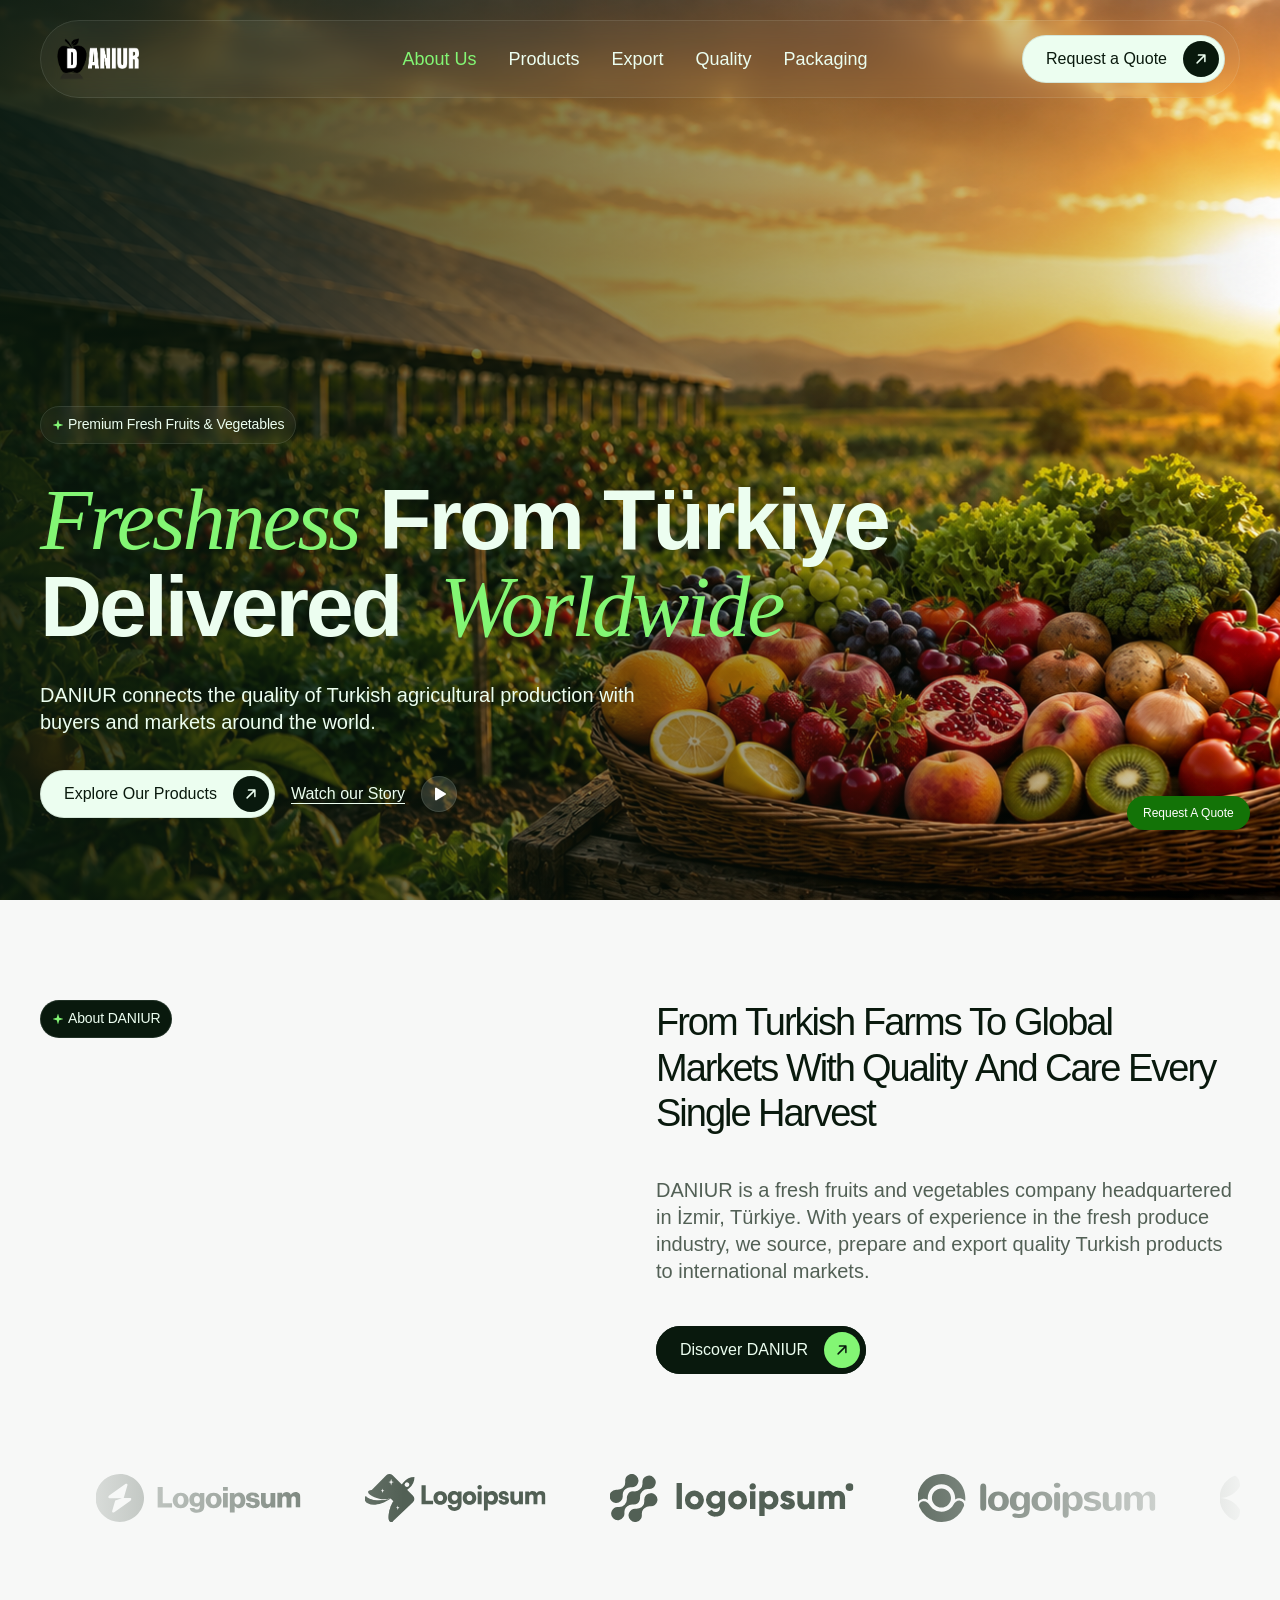
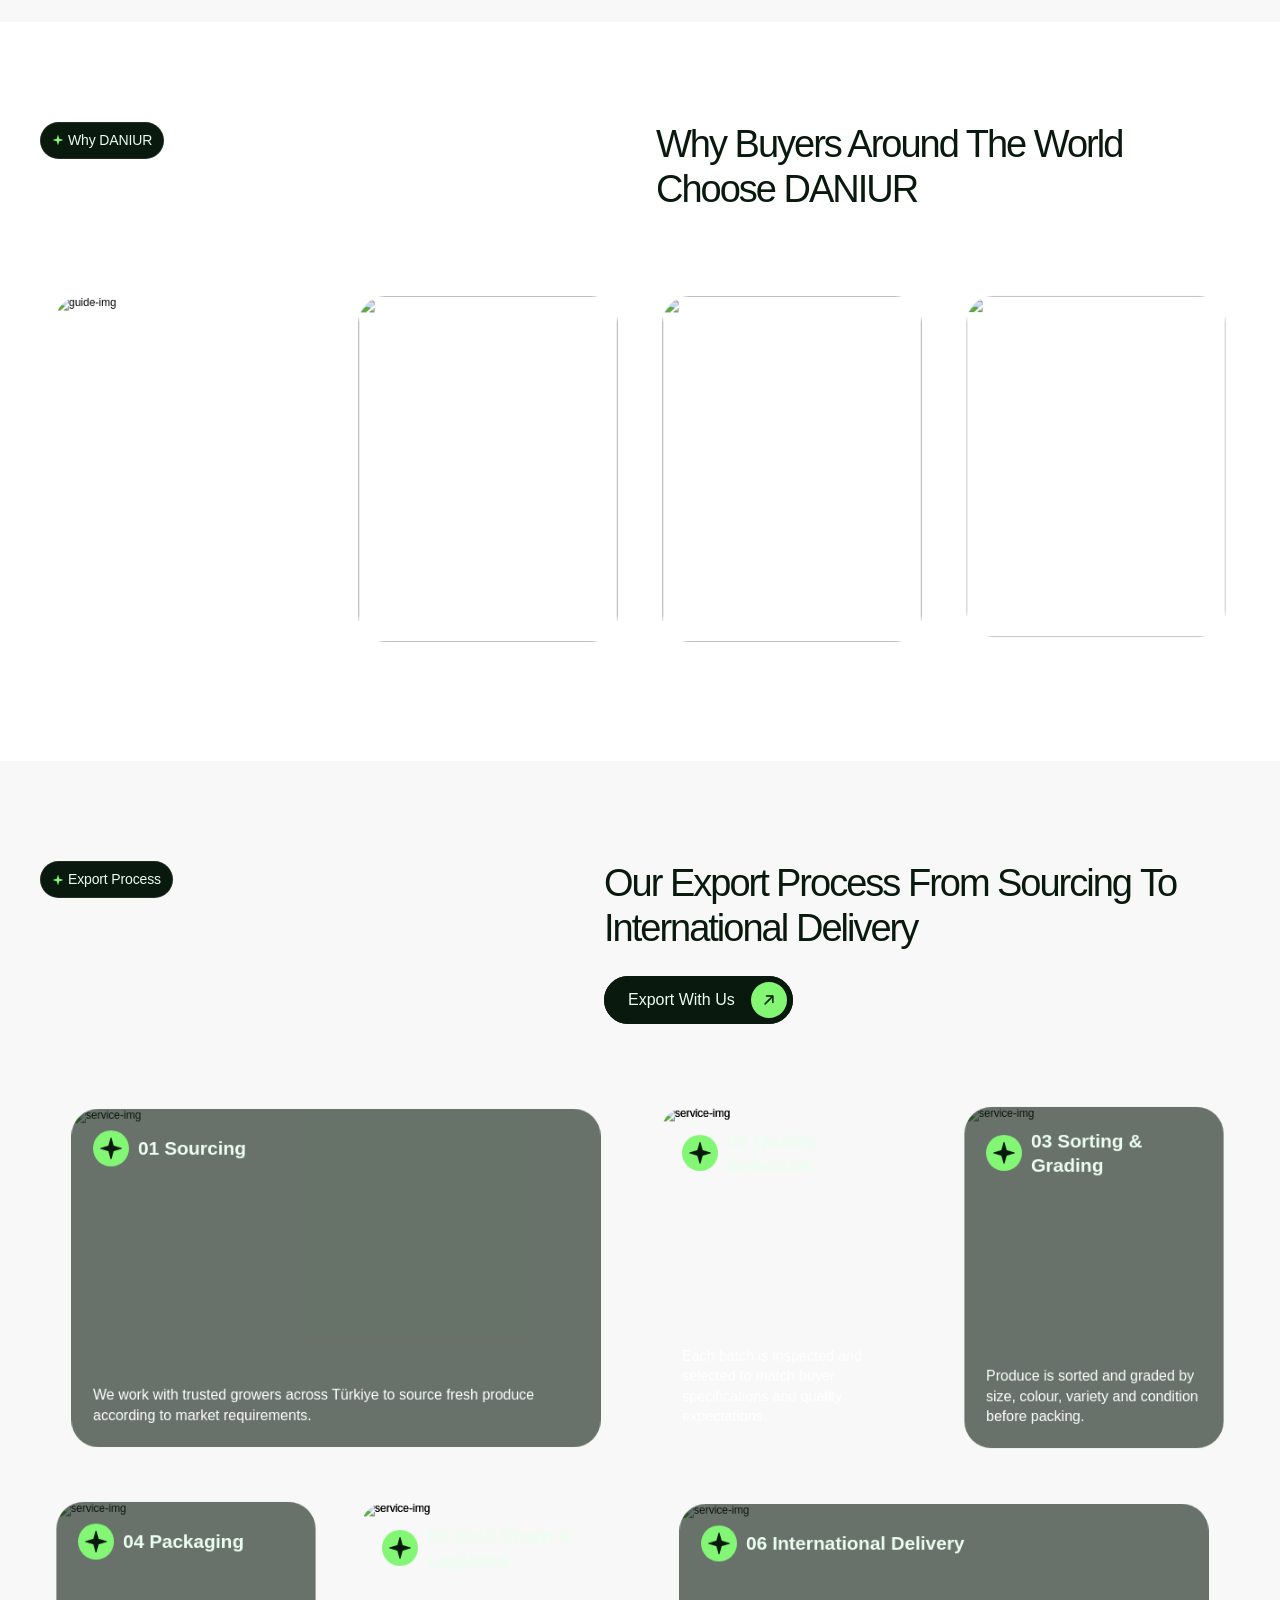
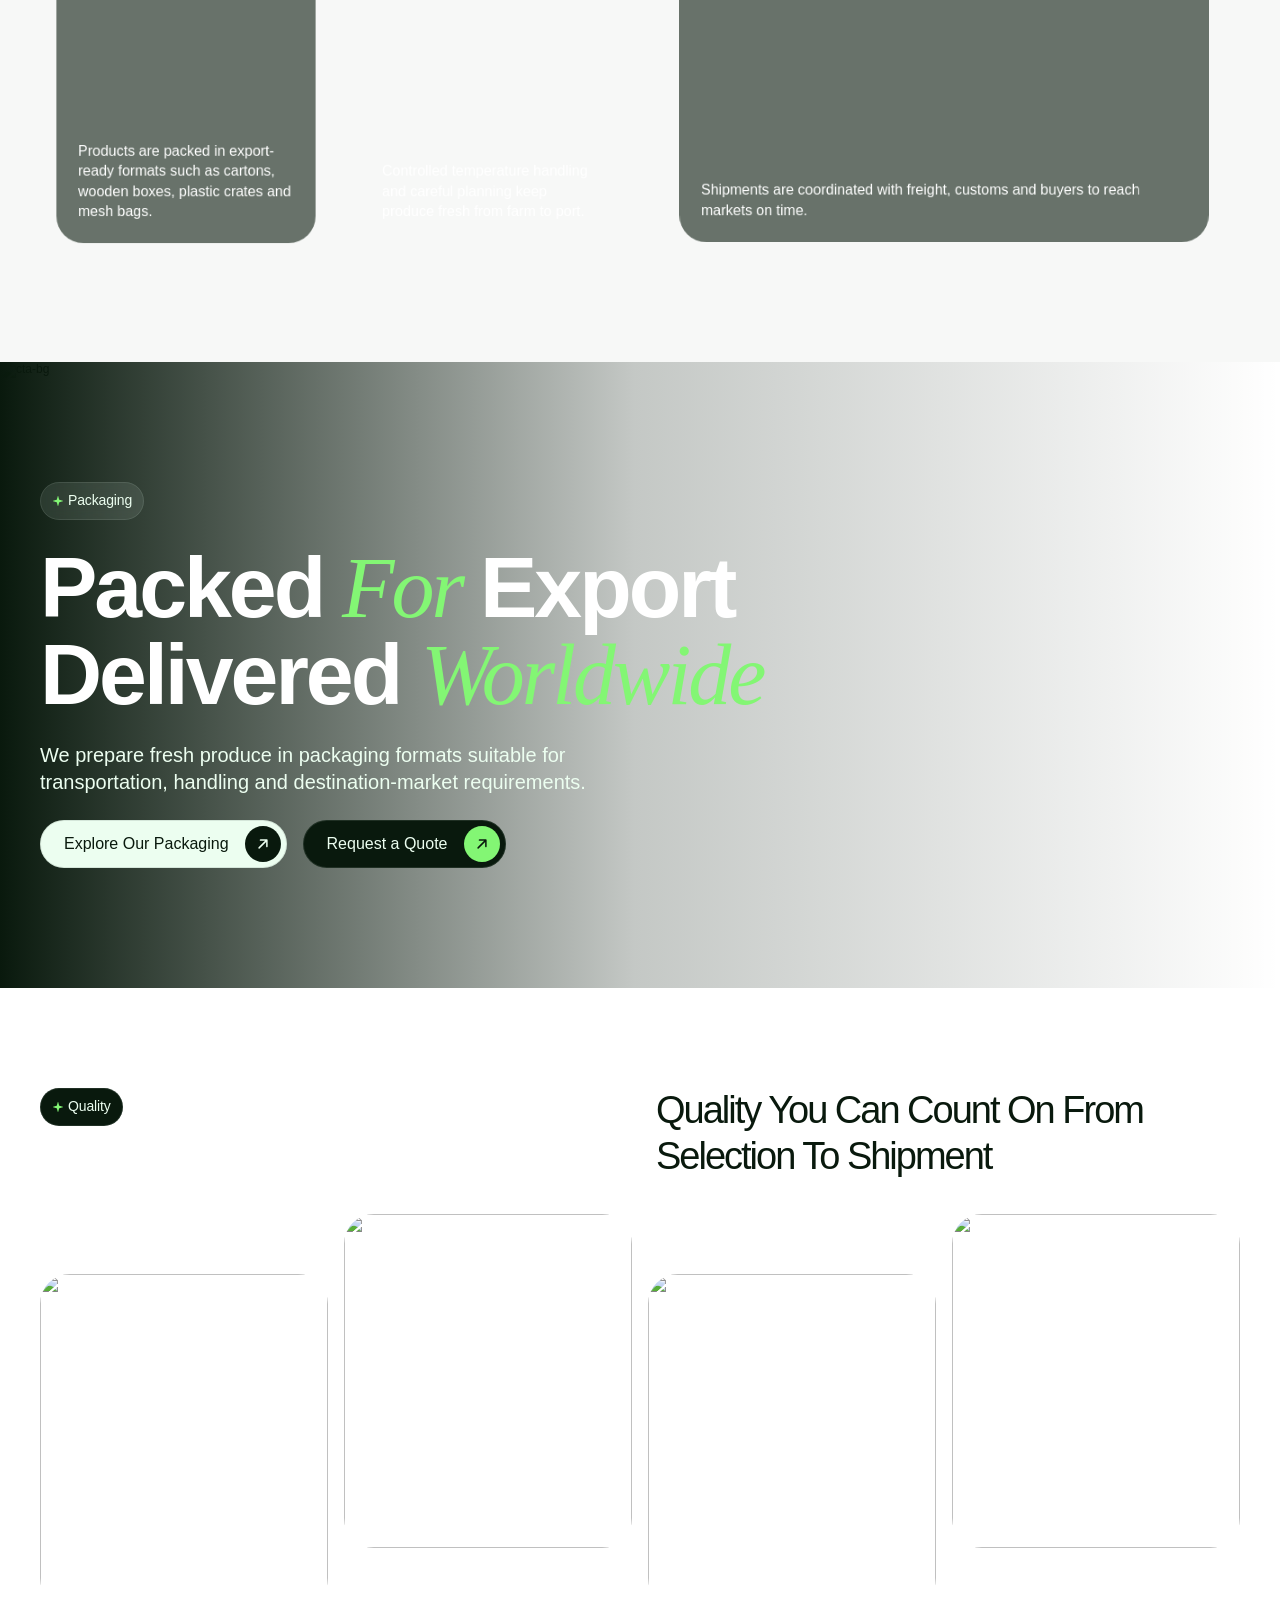
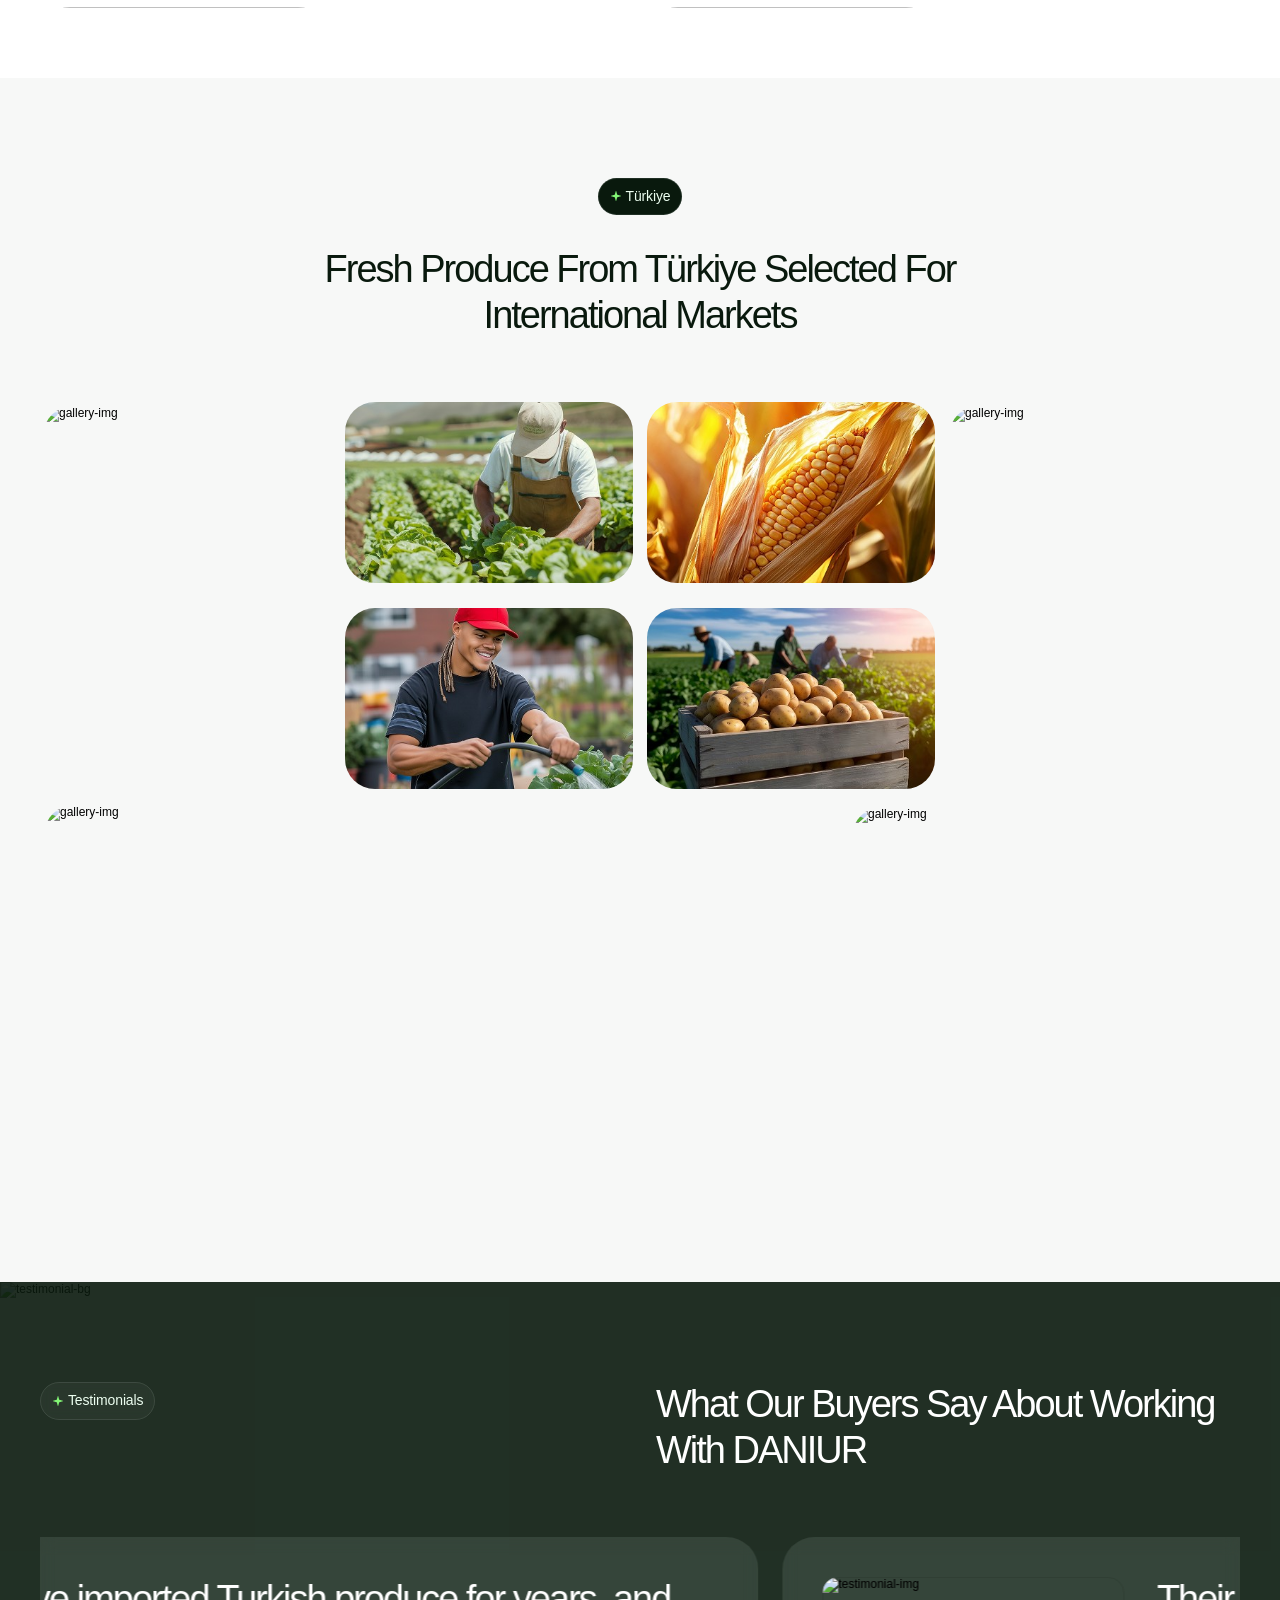
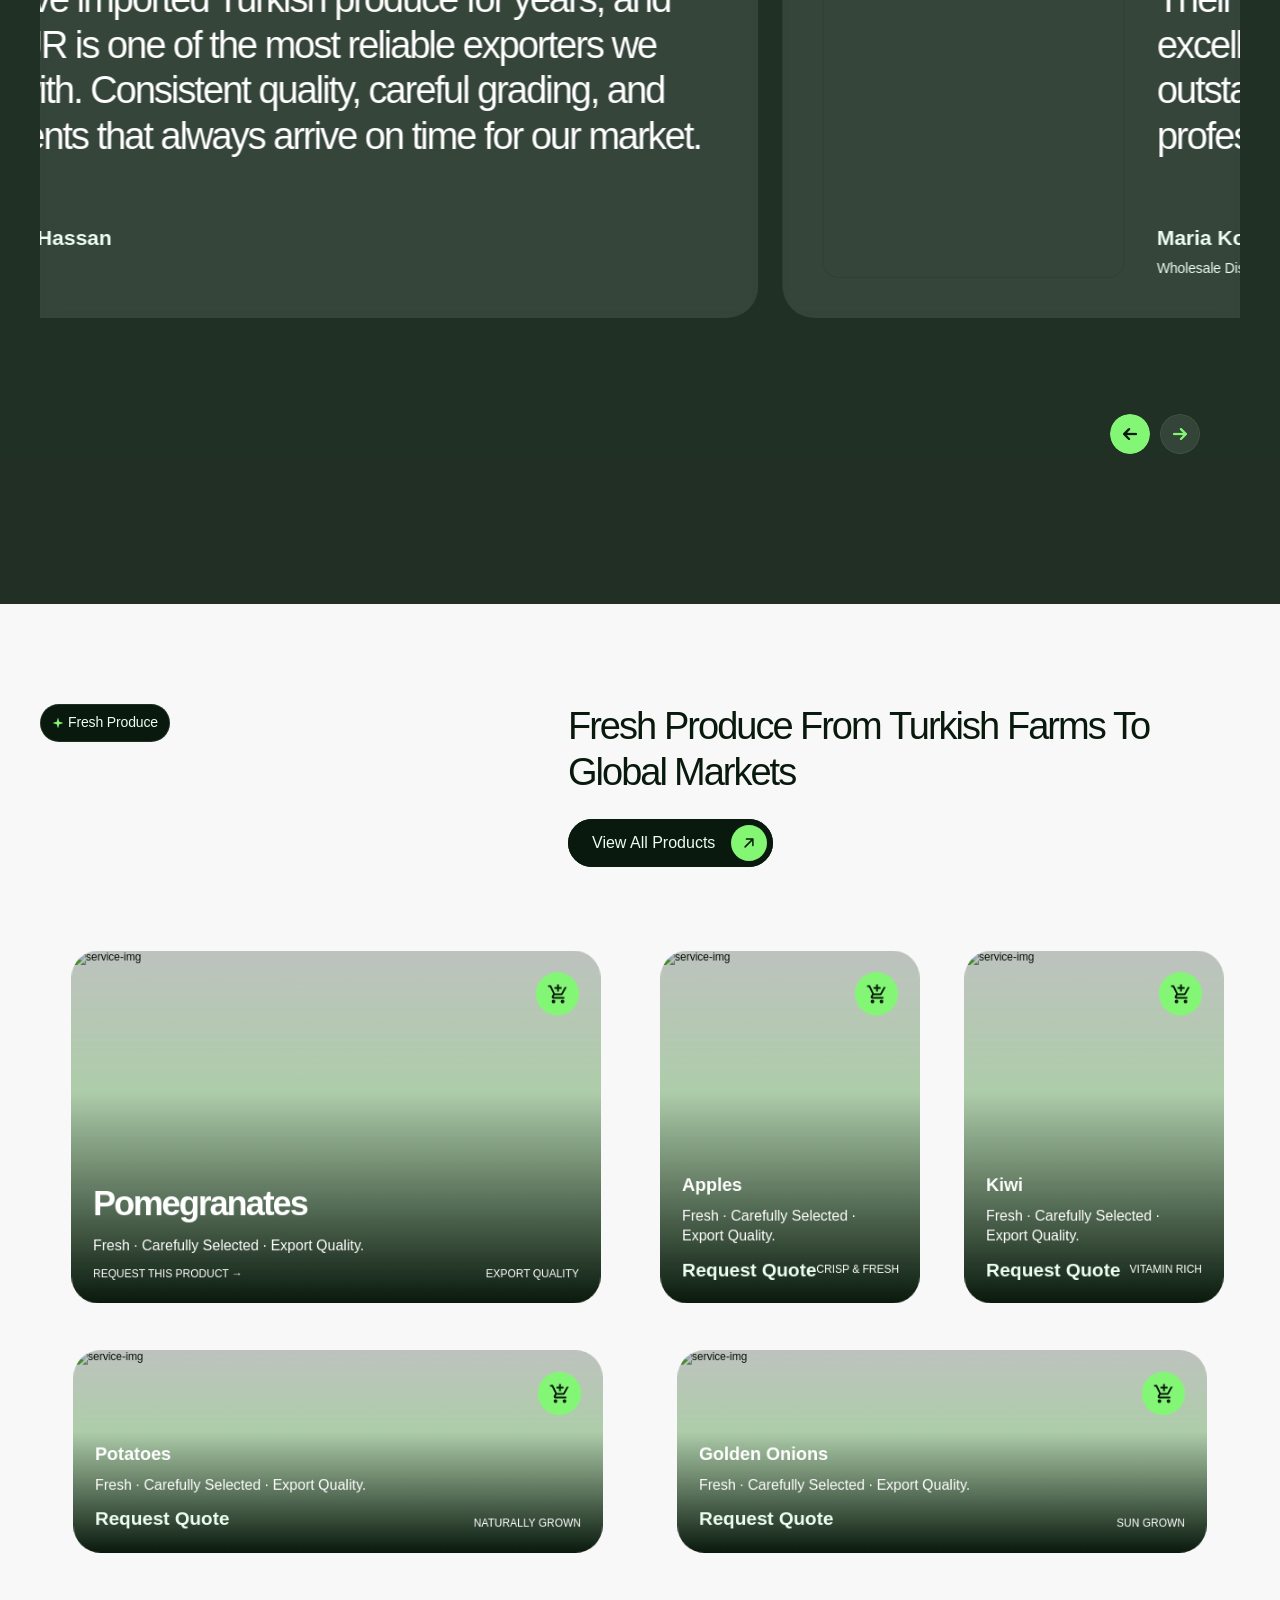
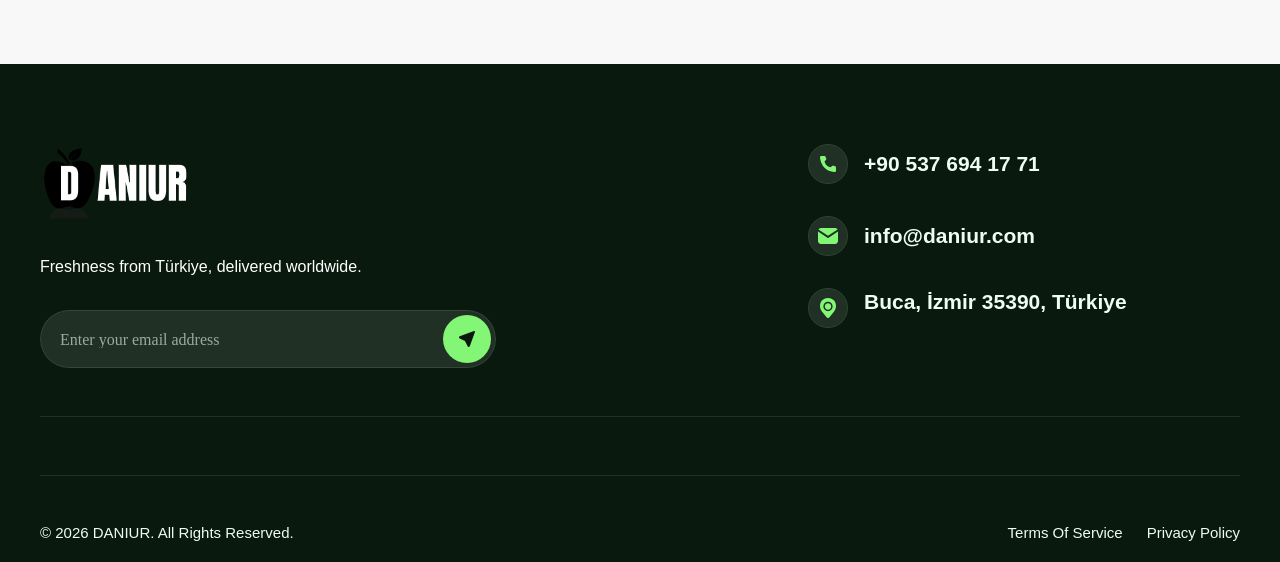
==== index.html @ f0cc3174 "Add DANIUR site (clean index.html, assets, favicon, framer)" ====
<!DOCTYPE html>
<html lang="en" data-redirect-timezone="1" dir="ltr" class="lenis">
<head>
    <meta charset="UTF-8">
    <meta name="viewport" content="width=device-width, initial-scale=1, viewport-fit=cover">
    <meta name="generator" content="Framer 27dd866">
    <title>DANIUR - Fresh Fruits and Vegetables Export from Türkiye</title>
    <meta name="description" content="Fresh fruits and vegetables export from Türkiye. DANIUR sources, packs and ships premium produce to importers around the world.">
    <meta name="framer-search-index" content="https://framerusercontent.com/sites/3GBtSjP85aRvyZrjqubC2R/searchIndex-ijEYL2227rov.json">
    <meta name="framer-search-index-fallback" content="https://framerusercontent.com/sites/3GBtSjP85aRvyZrjqubC2R/searchIndex-8wy7vsEPZdA2.json">
    <meta name="robots" content="max-image-preview:large">
    <link rel="icon" href="./favicon/favicon.png" media="(prefers-color-scheme: light)">
    <link rel="icon" href="./favicon/favicon.png" media="(prefers-color-scheme: dark)">
    <link rel="apple-touch-icon" href="./favicon/apple-touch-icon.png">
    <link rel="canonical" href="https://agrivana.framer.ai/">
    <meta property="og:type" content="website">
    <meta property="og:url" content="https://agrivana.framer.ai/">
    <meta property="og:title" content="DANIUR - Fresh Fruits and Vegetables Export from Türkiye">
    <meta property="og:description" content="Fresh fruits and vegetables export from Türkiye. DANIUR sources, packs and ships premium produce to importers around the world.">
    <meta property="og:image" content="https://framerusercontent.com/images/7hgh5UcZpZRKL8f0Vp7SikxYqPY.jpg">
    <meta name="twitter:card" content="summary_large_image">
    <meta name="twitter:title" content="DANIUR - Fresh Fruits and Vegetables Export from Türkiye">
    <meta name="twitter:description" content="Fresh fruits and vegetables export from Türkiye. DANIUR sources, packs and ships premium produce to importers around the world.">
    <meta name="twitter:image" content="https://framerusercontent.com/images/7hgh5UcZpZRKL8f0Vp7SikxYqPY.jpg">
    <meta name="author" content="DesignToCodes">
    <script>
        try {
            if (localStorage.getItem('__framer_force_showing_editorbar_since')) {
                const link = document.createElement('link');
                link.rel = 'modulepreload';
                link.href = 'https://framer.com/edit/init.mjs';
                document.head.appendChild(link);
            }
        } catch (error) { }
    </script>
    <link rel="preconnect" href="https://fonts.gstatic.com/" crossorigin="">
    <link rel="stylesheet" href="./assets/css/fonts.css">
    <link rel="stylesheet" href="./assets/css/framer.css">
	<link rel="stylesheet" href="./assets/css/responsive.css">
<link rel="stylesheet" href="./assets/css/framer-editorbar.css">
</head>
<body>
	<script async="" src="./assets/js/tracking.js" data-fid="b6257de4d3ef5a7211d5a4a3003dd0dbc3f9116ed7790ce1fc7c20a986701d47" data-no-nt=""></script>
	<!-- Start of bodyStart -->
    
    <!-- End of bodyStart -->
	
	<div id="main" data-framer-hydrate-v2="{&quot;routeId&quot;:&quot;augiA20Il&quot;,&quot;localeId&quot;:&quot;default&quot;,&quot;breakpoints&quot;:[{&quot;hash&quot;:&quot;72rtr7&quot;,&quot;mediaQuery&quot;:&quot;(min-width: 1920px)&quot;},{&quot;hash&quot;:&quot;10vpte6&quot;,&quot;mediaQuery&quot;:&quot;(min-width: 1200px) and (max-width: 1919.98px)&quot;},{&quot;hash&quot;:&quot;1m10atm&quot;,&quot;mediaQuery&quot;:&quot;(min-width: 810px) and (max-width: 1199.98px)&quot;},{&quot;hash&quot;:&quot;1ai9tdy&quot;,&quot;mediaQuery&quot;:&quot;(max-width: 809.98px)&quot;}]}" data-framer-ssr-released-at="2026-08-17T13:04:12.195Z" data-framer-page-optimized-at="2026-08-20T09:46:30.347Z" data-framer-generated-page=""><!--$--><style data-framer-html-style="">html body { background: var(--token-b8dd2b4a-1dd6-46ec-a9bc-a42bb665c324, rgb(255, 255, 255)); }</style><div data-framer-root="" class="framer-E8t8x framer-frcd2 framer-lJc7V framer-1uMRW framer-HZPRx framer-Ag3OZ framer-ERtSG framer-cxcJF framer-AW8tk framer-72rtr7" data-selection="true" style="min-height:100vh;width:auto"><div class="ssr-variant hidden-1ai9tdy"><div class="framer-1gij8z7-container" data-framer-name="Navigation Bar" name="Navigation Bar" style="transform:translateX(-50%)"><div class="ssr-variant hidden-1m10atm hidden-72rtr7"><header name="Navigation Bar" class="framer-AlxTJ framer-c0rqj framer-v-c0rqj" data-framer-appear-id="c0rqj" data-framer-name="Desktop-home" style="--1myqvlu: 20px 40px 0px 40px; width: 100%; will-change: transform; opacity: 1; transform: none;"><div class="framer-loo1v4" data-border="true" data-framer-name="Container" style="--border-bottom-width: 1px; --border-color: rgba(236, 254, 240, 0.1); --border-left-width: 1px; --border-right-width: 1px; --border-style: solid; --border-top-width: 1px; backdrop-filter: blur(10px); background-color: rgba(236, 254, 240, 0.04); border-radius: 100px; opacity: 1; will-change: auto;"><div class="framer-x8tbbh" data-framer-name="Nav" style="opacity: 1;"><div class="framer-10wpvpn" data-framer-name="Logo" style="opacity: 1;"><!--$--><a as="a" class="framer-j82lsf framer-wwkvys" href="https://agrivana.framer.ai/" data-framer-page-link-current="true" style="opacity: 1;"><div style="position:absolute;border-radius:inherit;corner-shape:inherit;top:0;right:0;bottom:0;left:0" data-framer-background-image-wrapper="true"><img decoding="auto" width="193" height="48" src="./assets/images/duanlogo.png" alt="DANIUR" style="display:block;width:100%;height:100%;border-radius:inherit;corner-shape:inherit;object-position:left center;object-fit:contain"></div></a><!--/$--></div><nav class="framer-14rploa" data-framer-name="Menu" style="opacity: 1;"><!--$--><div class="framer-10w4jdc-container" style="opacity: 1;"><!--$--><a class="framer-Df7NZ framer-1dkejms framer-v-1oaiofd framer-11c8ep6" data-framer-name="Active" href="https://agrivana.framer.ai/" data-framer-page-link-current="true" style="opacity: 1;"><div class="framer-10dt8fb" data-framer-component-type="RichTextContainer" style="--extracted-1lwpl3i: var(--token-d6c08604-44bd-4656-901c-76a7d2e9486a, rgb(131, 246, 116)); transform: none; opacity: 1;"><h5 dir="auto" class="framer-text" style="--font-selector:R0Y7RmlndHJlZS01MDA=;--framer-font-family:&quot;Figtree&quot;, &quot;Figtree Placeholder&quot;, sans-serif;--framer-font-size:18px;--framer-font-weight:500;--framer-letter-spacing:0px;--framer-line-height:1em;--framer-text-color:var(--extracted-1lwpl3i, var(--token-d6c08604-44bd-4656-901c-76a7d2e9486a, rgb(131, 246, 116)));--framer-text-transform:capitalize">About Us</h5></div></a><!--/$--></div><!--/$--><!--$--><div class="framer-10swwuq-container" style="opacity: 1;"><!--$--><a class="framer-Df7NZ framer-1dkejms framer-v-1dkejms framer-11c8ep6" data-framer-name="normal" href="https://agrivana.framer.ai/about" style="opacity: 1;"><div class="framer-10dt8fb" data-framer-component-type="RichTextContainer" style="--extracted-1lwpl3i: var(--token-e9cd311e-b105-4114-9f8d-2d0ae1cafbd1, rgb(236, 254, 240)); transform: none; opacity: 1;"><h5 dir="auto" class="framer-text" style="--font-selector:R0Y7RmlndHJlZS01MDA=;--framer-font-family:&quot;Figtree&quot;, &quot;Figtree Placeholder&quot;, sans-serif;--framer-font-size:18px;--framer-font-weight:500;--framer-letter-spacing:0px;--framer-line-height:1em;--framer-text-color:var(--extracted-1lwpl3i, var(--token-e9cd311e-b105-4114-9f8d-2d0ae1cafbd1, rgb(236, 254, 240)));--framer-text-transform:capitalize">Products</h5></div></a><!--/$--></div><!--/$--><!--$--><div class="framer-qyymdl-container" style="opacity: 1;"><!--$--><a class="framer-Df7NZ framer-1dkejms framer-v-1dkejms framer-11c8ep6" data-framer-name="normal" href="https://agrivana.framer.ai/service" style="opacity: 1;"><div class="framer-10dt8fb" data-framer-component-type="RichTextContainer" style="--extracted-1lwpl3i: var(--token-e9cd311e-b105-4114-9f8d-2d0ae1cafbd1, rgb(236, 254, 240)); transform: none; opacity: 1;"><h5 dir="auto" class="framer-text" style="--font-selector:R0Y7RmlndHJlZS01MDA=;--framer-font-family:&quot;Figtree&quot;, &quot;Figtree Placeholder&quot;, sans-serif;--framer-font-size:18px;--framer-font-weight:500;--framer-letter-spacing:0px;--framer-line-height:1em;--framer-text-color:var(--extracted-1lwpl3i, var(--token-e9cd311e-b105-4114-9f8d-2d0ae1cafbd1, rgb(236, 254, 240)));--framer-text-transform:capitalize">Export</h5></div></a><!--/$--></div><!--/$--><!--$--><div class="framer-1vls4v3-container" style="opacity: 1;"><!--$--><a class="framer-Df7NZ framer-1dkejms framer-v-1dkejms framer-11c8ep6" data-framer-name="normal" href="https://agrivana.framer.ai/product" style="opacity: 1;"><div class="framer-10dt8fb" data-framer-component-type="RichTextContainer" style="--extracted-1lwpl3i: var(--token-e9cd311e-b105-4114-9f8d-2d0ae1cafbd1, rgb(236, 254, 240)); transform: none; opacity: 1;"><h5 dir="auto" class="framer-text" style="--font-selector:R0Y7RmlndHJlZS01MDA=;--framer-font-family:&quot;Figtree&quot;, &quot;Figtree Placeholder&quot;, sans-serif;--framer-font-size:18px;--framer-font-weight:500;--framer-letter-spacing:0px;--framer-line-height:1em;--framer-text-color:var(--extracted-1lwpl3i, var(--token-e9cd311e-b105-4114-9f8d-2d0ae1cafbd1, rgb(236, 254, 240)));--framer-text-transform:capitalize">Quality</h5></div></a><!--/$--></div><!--/$--><!--$--><div class="framer-44xj6v-container" style="opacity: 1;"><!--$--><a class="framer-Df7NZ framer-1dkejms framer-v-1dkejms framer-11c8ep6" data-framer-name="normal" href="https://agrivana.framer.ai/blog" style="opacity: 1;"><div class="framer-10dt8fb" data-framer-component-type="RichTextContainer" style="--extracted-1lwpl3i: var(--token-e9cd311e-b105-4114-9f8d-2d0ae1cafbd1, rgb(236, 254, 240)); transform: none; opacity: 1;"><h5 dir="auto" class="framer-text" style="--font-selector:R0Y7RmlndHJlZS01MDA=;--framer-font-family:&quot;Figtree&quot;, &quot;Figtree Placeholder&quot;, sans-serif;--framer-font-size:18px;--framer-font-weight:500;--framer-letter-spacing:0px;--framer-line-height:1em;--framer-text-color:var(--extracted-1lwpl3i, var(--token-e9cd311e-b105-4114-9f8d-2d0ae1cafbd1, rgb(236, 254, 240)));--framer-text-transform:capitalize">Packaging</h5></div></a><!--/$--></div><!--/$--></nav><!--$--><div class="framer-18j9aq6-container" style="opacity: 1;"><!--$--><a class="framer-V7pzb framer-lJc7V framer-1j565xb framer-v-1j565xb framer-i34ciy" data-border="true" href="https://agrivana.framer.ai/contact" style="--1aaj50p: 6px 6px 6px 24px; --border-bottom-width: 1px; --border-color: rgba(9, 25, 13, 0.1); --border-left-width: 1px; --border-right-width: 1px; --border-style: solid; --border-top-width: 1px; background-color: var(--token-e9cd311e-b105-4114-9f8d-2d0ae1cafbd1, rgb(236, 254, 240)); border-radius: 30px; opacity: 1; will-change: auto;" data-framer-name="Variant 1"><div class="framer-720uwm" data-framer-name="Contact Us" data-framer-component-type="RichTextContainer" style="--extracted-r6o4lv: var(--token-e902b1cc-0155-46c9-8d1b-024ecb216605, rgb(9, 25, 13)); --framer-paragraph-spacing: 0px; transform: none; opacity: 1; will-change: auto;"><p class="framer-text framer-styles-preset-s9pepi" data-styles-preset="DifHaiopI" dir="auto" style="--framer-text-color: var(--extracted-r6o4lv, var(--token-e902b1cc-0155-46c9-8d1b-024ecb216605, rgb(9, 25, 13)));">Request a Quote</p></div><div data-framer-component-type="SVG" data-framer-name="phone icon" parentsize="0" _constraints="[object Object]" rotation="0" shadows="" class="framer-1fiymvx" aria-hidden="true" style="image-rendering: pixelated; flex-shrink: 0; opacity: 1; background-size: 100% 100%; background-image: url(&quot;data:image/svg+xml,&lt;svg xmlns=%22http://www.w3.org/2000/svg%22 xmlns:xlink=%22http://www.w3.org/1999/xlink%22 viewBox=%220 0 36 36%22&gt;&lt;path d=%22M 18 36 C 8.059 36 0 27.941 0 18 L 0 18 C 0 8.059 8.059 0 18 0 L 18 0 C 27.941 0 36 8.059 36 18 L 36 18 C 36 27.941 27.941 36 18 36 Z%22 fill=%22rgb(9,25,13)%22&gt;&lt;/path&gt;&lt;path d=%22M 13.58 22.419 C 13.721 22.56 13.911 22.639 14.11 22.639 C 14.309 22.639 14.5 22.56 14.641 22.419 L 21.137 15.923 L 21.137 20.476 C 21.137 20.675 21.216 20.866 21.357 21.007 C 21.498 21.148 21.689 21.227 21.888 21.227 C 22.087 21.227 22.278 21.148 22.419 21.007 C 22.56 20.866 22.639 20.675 22.639 20.476 L 22.639 14.112 C 22.64 14.013 22.62 13.915 22.582 13.824 C 22.545 13.733 22.489 13.65 22.42 13.58 C 22.35 13.511 22.267 13.455 22.176 13.418 C 22.084 13.38 21.987 13.361 21.888 13.361 L 15.524 13.361 C 15.425 13.361 15.328 13.38 15.236 13.418 C 15.145 13.456 15.063 13.511 14.993 13.581 C 14.923 13.65 14.868 13.733 14.83 13.825 C 14.792 13.916 14.773 14.013 14.773 14.112 C 14.773 14.211 14.792 14.308 14.83 14.399 C 14.868 14.491 14.923 14.573 14.993 14.643 C 15.063 14.713 15.145 14.768 15.236 14.806 C 15.328 14.844 15.425 14.863 15.524 14.863 L 20.076 14.862 L 13.58 21.358 C 13.439 21.499 13.36 21.69 13.36 21.889 C 13.36 22.088 13.439 22.279 13.58 22.419 Z%22 fill=%22rgb(236,254,240)%22&gt;&lt;/path&gt;&lt;/svg&gt;&quot;);"></div></a><!--/$--></div><!--/$--></div></div></header></div></div></div><div class="framer-8neawg" data-framer-name="Scroll-Navigation-Effect" id="scroll"></div><div class="framer-ju8rfc-container"><!--$--><div class="ssr-variant"><div></div></div><!--/$--></div><section as="section" class="framer-m2q1yl" data-framer-name="hero-section"><div style="position:absolute;border-radius:inherit;corner-shape:inherit;top:0;right:0;bottom:0;left:0" data-framer-background-image-wrapper="true"><img decoding="auto" width="1920" height="1008"  src="./assets/images/ChatGPT Image Sep 21, 2026, 01_53_17 AM.png" alt="hero" style="display:block;width:100%;height:100%;border-radius:inherit;corner-shape:inherit;object-position:center;object-fit:cover"></div><div class="framer-12cpsop" data-framer-name="color"><div class="framer-vbe71d" data-framer-name="container"><div class="framer-8rul55" data-framer-name="Left Content"><div class="framer-1w7qdhn-container hidden-1ai9tdy"><div class="framer-B8Jhg framer-wrTwc framer-1255rrr framer-v-1255rrr" data-border="true" data-framer-name="Variant 1" style="--border-bottom-width: 1px; --border-color: rgba(236, 254, 240, 0.1); --border-left-width: 1px; --border-right-width: 1px; --border-style: solid; --border-top-width: 1px; backdrop-filter: blur(5px); background-color: rgba(236, 254, 240, 0.04); border-radius: 40px; opacity: 1;"><div data-framer-component-type="SVG" data-framer-name="meteocons:star-fill" parentsize="0" _constraints="[object Object]" rotation="0" shadows="" class="framer-1di3j30" aria-hidden="true" style="image-rendering: pixelated; flex-shrink: 0; fill: rgb(0, 0, 0); color: rgb(0, 0, 0); opacity: 1;"><div class="svgContainer" style="width:100%;height:100%;aspect-ratio:inherit"><svg style="width:100%;height:100%;" viewBox="0 0 12 12" preserveAspectRatio="none" width="100%" height="100%"><use href="#svg1781181506_1353"></use></svg></div></div><div class="framer-1524m4" data-framer-name="Sub-Title" data-framer-component-type="RichTextContainer" style="--framer-paragraph-spacing: 0px; transform: none; opacity: 1;"><p class="framer-text framer-styles-preset-1h1nymz" data-styles-preset="Uqo_D4H3O" dir="auto">Premium Fresh Fruits &amp; Vegetables</p></div></div></div><div class="ssr-variant hidden-1m10atm hidden-1ai9tdy hidden-72rtr7"><div class="framer-70lsp1" data-framer-name="Title" data-framer-component-type="RichTextContainer" style="transform:none"><p dir="auto" style="--font-selector:R0Y7RmlndHJlZS02MDA=;--framer-font-family:&quot;Figtree&quot;, &quot;Figtree Placeholder&quot;, sans-serif;--framer-font-size:86px;--framer-font-weight:600;--framer-letter-spacing:-3px;--framer-line-height:100%;--framer-text-color:var(--token-e9cd311e-b105-4114-9f8d-2d0ae1cafbd1, rgb(236, 254, 240))" class="framer-text"><span style="--font-selector:R0Y7UGxheWZhaXIgRGlzcGxheS1pdGFsaWM=;--framer-font-family:&quot;Playfair Display&quot;, &quot;Playfair Display Placeholder&quot;, serif;--framer-font-style:italic;--framer-font-weight:400;--framer-text-color:var(--token-d6c08604-44bd-4656-901c-76a7d2e9486a, rgb(131, 246, 116))" class="framer-text"><span style="display: inline-block; opacity: 1; transform: none; will-change: transform;">Freshness</span></span><span style="--font-selector:R0Y7RmlndHJlZS03MDA=;--framer-font-weight:700;--framer-text-color:var(--token-d6c08604-44bd-4656-901c-76a7d2e9486a, rgb(131, 246, 116))" class="framer-text"><span style="display: inline-block; opacity: 1; transform: none; will-change: transform;"></span> <span style="display: inline-block; opacity: 1; transform: none; will-change: transform;"></span></span><span style="display: inline-block; opacity: 1; transform: none; will-change: transform;">From</span> <span style="display: inline-block; opacity: 1; transform: none; will-change: transform;">Türkiye</span></p><p dir="auto" style="--font-selector:R0Y7UGxheWZhaXIgRGlzcGxheS1pdGFsaWM=;--framer-font-family:&quot;Playfair Display&quot;, &quot;Playfair Display Placeholder&quot;, serif;--framer-font-size:86px;--framer-font-style:italic;--framer-letter-spacing:-3px;--framer-line-height:100%;--framer-text-color:var(--token-d6c08604-44bd-4656-901c-76a7d2e9486a, rgb(131, 246, 116))" class="framer-text"><span style="--font-selector:R0Y7RmlndHJlZS02MDA=;--framer-font-family:&quot;Figtree&quot;, &quot;Figtree Placeholder&quot;, sans-serif;--framer-font-style:normal;--framer-font-weight:600;--framer-text-color:var(--token-e9cd311e-b105-4114-9f8d-2d0ae1cafbd1, rgb(236, 254, 240))" class="framer-text"><span style="display: inline-block; opacity: 1; transform: none; will-change: transform;">Delivered</span></span><span style="--font-selector:R0Y7RmlndHJlZS03MDA=;--framer-font-family:&quot;Figtree&quot;, &quot;Figtree Placeholder&quot;, sans-serif;--framer-font-style:normal;--framer-font-weight:700" class="framer-text"><span style="display: inline-block; opacity: 1; transform: none; will-change: transform;"></span> <span style="display: inline-block; opacity: 1; transform: none; will-change: transform;"></span></span><span style="display: inline-block; opacity: 1; transform: none; will-change: transform;"></span> <span style="display: inline-block; opacity: 1; transform: none; will-change: transform;">Worldwide</span></p></div></div><div class="framer-1oo1yta" data-framer-name="Brief" data-framer-component-type="RichTextContainer" style="transform:none"><p class="framer-text framer-styles-preset-3n55hf" data-styles-preset="dtBIVhsE_" dir="auto">DANIUR connects the quality of Turkish agricultural production with buyers and markets around the world.</p></div><div class="framer-1wuuzc1" data-framer-name="Button" style="will-change: transform; opacity: 1; transform: none;"><!--$--><div class="framer-pv6uu1-container"><div class="ssr-variant hidden-1m10atm hidden-1ai9tdy"><!--$--><a class="framer-V7pzb framer-lJc7V framer-1j565xb framer-v-1j565xb framer-i34ciy" data-border="true" data-framer-name="Variant 1" href="https://agrivana.framer.ai/product" style="--1aaj50p: 6px 6px 6px 24px; --border-bottom-width: 1px; --border-color: rgba(9, 25, 13, 0.1); --border-left-width: 1px; --border-right-width: 1px; --border-style: solid; --border-top-width: 1px; background-color: var(--token-e9cd311e-b105-4114-9f8d-2d0ae1cafbd1, rgb(236, 254, 240)); border-radius: 30px; opacity: 1;"><div class="framer-720uwm" data-framer-name="Contact Us" data-framer-component-type="RichTextContainer" style="--extracted-r6o4lv: var(--token-e902b1cc-0155-46c9-8d1b-024ecb216605, rgb(9, 25, 13)); --framer-paragraph-spacing: 0px; transform: none; opacity: 1;"><p class="framer-text framer-styles-preset-s9pepi" data-styles-preset="DifHaiopI" dir="auto" style="--framer-text-color:var(--extracted-r6o4lv, var(--token-e902b1cc-0155-46c9-8d1b-024ecb216605, rgb(9, 25, 13)))">Explore Our Products</p></div><div data-framer-component-type="SVG" data-framer-name="phone icon" parentsize="0" _constraints="[object Object]" rotation="0" shadows="" class="framer-1fiymvx" aria-hidden="true" style="image-rendering: pixelated; flex-shrink: 0; background-size: 100% 100%; background-image: url(&quot;data:image/svg+xml,&lt;svg xmlns=%22http://www.w3.org/2000/svg%22 xmlns:xlink=%22http://www.w3.org/1999/xlink%22 viewBox=%220 0 36 36%22&gt;&lt;path d=%22M 18 36 C 8.059 36 0 27.941 0 18 L 0 18 C 0 8.059 8.059 0 18 0 L 18 0 C 27.941 0 36 8.059 36 18 L 36 18 C 36 27.941 27.941 36 18 36 Z%22 fill=%22rgb(9,25,13)%22&gt;&lt;/path&gt;&lt;path d=%22M 13.58 22.419 C 13.721 22.56 13.911 22.639 14.11 22.639 C 14.309 22.639 14.5 22.56 14.641 22.419 L 21.137 15.923 L 21.137 20.476 C 21.137 20.675 21.216 20.866 21.357 21.007 C 21.498 21.148 21.689 21.227 21.888 21.227 C 22.087 21.227 22.278 21.148 22.419 21.007 C 22.56 20.866 22.639 20.675 22.639 20.476 L 22.639 14.112 C 22.64 14.013 22.62 13.915 22.582 13.824 C 22.545 13.733 22.489 13.65 22.42 13.58 C 22.35 13.511 22.267 13.455 22.176 13.418 C 22.084 13.38 21.987 13.361 21.888 13.361 L 15.524 13.361 C 15.425 13.361 15.328 13.38 15.236 13.418 C 15.145 13.456 15.063 13.511 14.993 13.581 C 14.923 13.65 14.868 13.733 14.83 13.825 C 14.792 13.916 14.773 14.013 14.773 14.112 C 14.773 14.211 14.792 14.308 14.83 14.399 C 14.868 14.491 14.923 14.573 14.993 14.643 C 15.063 14.713 15.145 14.768 15.236 14.806 C 15.328 14.844 15.425 14.863 15.524 14.863 L 20.076 14.862 L 13.58 21.358 C 13.439 21.499 13.36 21.69 13.36 21.889 C 13.36 22.088 13.439 22.279 13.58 22.419 Z%22 fill=%22rgb(236,254,240)%22&gt;&lt;/path&gt;&lt;/svg&gt;&quot;); opacity: 1;"></div></a><!--/$--></div></div><!--/$--><div class="framer-18cc479" data-framer-name="Button" id="18cc479" tabindex="0"><div class="framer-mi1nij" data-border="true" data-framer-name="div"><div class="framer-ql8awd" data-framer-name="Watch our Story" data-framer-component-type="RichTextContainer" style="transform:none"><p class="framer-text framer-styles-preset-s9pepi" data-styles-preset="DifHaiopI" dir="auto">Watch our Story</p></div></div><div class="framer-1hvmwws-container"><div class="framer-9aF5V framer-1t53por framer-v-1t53por" data-border="true" data-framer-name="Variant 1" data-highlight="true" tabindex="0" style="--border-bottom-width: 1px; --border-color: rgba(236, 254, 240, 0.1); --border-left-width: 1px; --border-right-width: 1px; --border-style: solid; --border-top-width: 1px; background-color: rgba(236, 254, 240, 0.15); border-radius: 100px; opacity: 1;"><div class="framer-cyjpg3-container" style="opacity: 1;"><!--$--><div style="display:contents"><svg xmlns="http://www.w3.org/2000/svg" viewBox="0 0 256 256" focusable="false" color="var(--token-b8dd2b4a-1dd6-46ec-a9bc-a42bb665c324, rgb(255, 255, 255))" style="user-select: none; width: 100%; height: 100%; display: inline-block; fill: var(--token-b8dd2b4a-1dd6-46ec-a9bc-a42bb665c324, rgb(255, 255, 255)); color: var(--token-b8dd2b4a-1dd6-46ec-a9bc-a42bb665c324, rgb(255, 255, 255)); flex-shrink: 0;"><g color="var(--token-b8dd2b4a-1dd6-46ec-a9bc-a42bb665c324, rgb(255, 255, 255))" weight="fill"><path d="M240,128a15.74,15.74,0,0,1-7.6,13.51L88.32,229.65a16,16,0,0,1-16.2.3A15.86,15.86,0,0,1,64,216.13V39.87a15.86,15.86,0,0,1,8.12-13.82,16,16,0,0,1,16.2.3L232.4,114.49A15.74,15.74,0,0,1,240,128Z"></path></g></svg></div><!--/$--></div></div></div></div></div></div></div></div></section><section class="framer-6zup9s" data-framer-name="about"><div class="framer-xr1afg" data-framer-name="Container"><div class="framer-1ovu9oj" data-framer-name="div"><div class="framer-1jotiqe" data-framer-name="left"><div class="framer-1xczcda-container"><div class="framer-B8Jhg framer-wrTwc framer-1255rrr framer-v-d74ia5" data-border="true" data-framer-name="Variant 2" style="--border-bottom-width: 1px; --border-color: rgba(236, 254, 240, 0.1); --border-left-width: 1px; --border-right-width: 1px; --border-style: solid; --border-top-width: 1px; backdrop-filter: blur(5px); background-color: var(--token-e902b1cc-0155-46c9-8d1b-024ecb216605, rgb(9, 25, 13)); border-radius: 40px; opacity: 1;"><div data-framer-component-type="SVG" data-framer-name="meteocons:star-fill" parentsize="0" _constraints="[object Object]" rotation="0" shadows="" class="framer-1di3j30" aria-hidden="true" style="image-rendering: pixelated; flex-shrink: 0; fill: rgb(0, 0, 0); color: rgb(0, 0, 0); opacity: 1;"><div class="svgContainer" style="width:100%;height:100%;aspect-ratio:inherit"><svg style="width:100%;height:100%;" viewBox="0 0 12 12" preserveAspectRatio="none" width="100%" height="100%"><use href="#svg1781181506_1353"></use></svg></div></div><div class="framer-1524m4" data-framer-name="Sub-Title" data-framer-component-type="RichTextContainer" style="--framer-paragraph-spacing: 0px; transform: none; opacity: 1;"><p class="framer-text framer-styles-preset-1h1nymz" data-styles-preset="Uqo_D4H3O" dir="auto">About DANIUR</p></div></div></div></div><div class="framer-1kmy5bg" data-framer-name="Title and sub title"><div class="framer-dsfp1m" data-framer-name="Title" data-framer-component-type="RichTextContainer" style="transform:none"><h4 class="framer-text framer-styles-preset-jfh0fz" data-styles-preset="r0WU3iFv4" dir="auto"><span style="display: inline-block; opacity: 1; transform: none; will-change: transform;">From</span> <span style="display: inline-block; opacity: 1; transform: none; will-change: transform;">Turkish</span> <span style="display: inline-block; opacity: 1; transform: none; will-change: transform;">Farms</span> <span style="display: inline-block; opacity: 1; transform: none; will-change: transform;">To</span> <span style="display: inline-block; opacity: 1; transform: none; will-change: transform;">Global</span> <span style="display: inline-block; opacity: 1; transform: none; will-change: transform;">Markets</span> <span style="display: inline-block; opacity: 1; transform: none; will-change: transform;">With</span> <span style="display: inline-block; opacity: 1; transform: none; will-change: transform;">Quality</span> <span style="display: inline-block; opacity: 1; transform: none; will-change: transform;">And</span> <span style="display: inline-block; opacity: 1; transform: none; will-change: transform;">Care</span> <span style="display: inline-block; opacity: 1; transform: none; will-change: transform;">Every</span> <span style="display: inline-block; opacity: 1; transform: none; will-change: transform;">Single</span> <span style="display: inline-block; opacity: 1; transform: none; will-change: transform;">Harvest</span></h4></div><div class="framer-1c4mfll" data-framer-name="Subtitle" data-framer-component-type="RichTextContainer" style="transform:none"><p class="framer-text framer-styles-preset-3n55hf" data-styles-preset="dtBIVhsE_" dir="auto" style="--framer-text-color:var(--token-4089aa1a-6fd8-41f2-a9c5-13bd8c35f132, rgb(82, 96, 85))">DANIUR is a fresh fruits and vegetables company headquartered in İzmir, Türkiye. With years of experience in the fresh produce industry, we source, prepare and export quality Turkish products to international markets.</p></div><!--$--><div class="framer-lt2v5k-container" style="will-change: transform; opacity: 1; transform: none;"><div class="ssr-variant hidden-1m10atm hidden-1ai9tdy"><!--$--><a class="framer-V7pzb framer-lJc7V framer-1j565xb framer-v-bsosd7 framer-i34ciy" data-border="true" data-framer-name="Variant 2" href="https://agrivana.framer.ai/product" style="--1aaj50p: 6px 6px 6px 24px; --border-bottom-width: 1px; --border-color: var(--token-e902b1cc-0155-46c9-8d1b-024ecb216605, rgb(9, 25, 13)); --border-left-width: 1px; --border-right-width: 1px; --border-style: solid; --border-top-width: 1px; background-color: var(--token-e902b1cc-0155-46c9-8d1b-024ecb216605, rgb(9, 25, 13)); border-radius: 30px; opacity: 1;"><div class="framer-720uwm" data-framer-name="Contact Us" data-framer-component-type="RichTextContainer" style="--extracted-r6o4lv: var(--token-e902b1cc-0155-46c9-8d1b-024ecb216605, rgb(9, 25, 13)); --framer-paragraph-spacing: 0px; transform: none; opacity: 1;"><p class="framer-text framer-styles-preset-s9pepi" data-styles-preset="DifHaiopI" dir="auto">Discover DANIUR</p></div><div data-framer-component-type="SVG" data-framer-name="phone icon" parentsize="0" _constraints="[object Object]" rotation="0" shadows="" class="framer-1fiymvx" aria-hidden="true" style="image-rendering: pixelated; flex-shrink: 0; opacity: 1;"><div class="svgContainer" style="width:100%;height:100%;aspect-ratio:inherit"><svg style="width:100%;height:100%;"><use href="#svg11046446499"></use></svg></div></div></a><!--/$--></div></div><!--/$--></div></div><div class="framer-5tyokm" data-framer-name="div"><div class="ssr-variant hidden-1ai9tdy"><div class="framer-13yz9n6" style="overflow-x:clip;display:flex;position:relative"><ul style="display: flex; position: relative; list-style-type: none; padding: 0px; margin: 0px; justify-content: flex-start; flex-direction: row; gap: 64px; opacity: 1; align-items: center; width: 100%; height: 100%; max-height: 100%; max-width: 100%; transform: translateX(-460.43px);"><li class="ticker-item" aria-hidden="false" aria-posinset="1" aria-setsize="6" style="flex-grow: 0; flex-shrink: 0; position: relative; height: fit-content; width: fit-content; transform: translateX(3280px);"><div class="ssr-variant"><div class="framer-mpwind" data-framer-name="img" style="width:auto;aspect-ratio:4.229166666666667"><div style="position:absolute;border-radius:inherit;corner-shape:inherit;top:0;right:0;bottom:0;left:0" data-framer-background-image-wrapper="true"><img decoding="auto" width="203" height="48" src="./assets/images/logos/partner-6.svg" alt="icon" style="display:block;width:100%;height:100%;border-radius:inherit;corner-shape:inherit;object-position:center;object-fit:contain"></div></div></div></li><li class="ticker-item" aria-hidden="false" aria-posinset="2" aria-setsize="6" style="flex-grow: 0; flex-shrink: 0; position: relative; height: fit-content; width: fit-content; transform: translateX(3280px);"><div class="ssr-variant"><div class="framer-xva7mm" data-framer-name="img" style="width:auto;aspect-ratio:3.8541666666666665"><div style="position:absolute;border-radius:inherit;corner-shape:inherit;top:0;right:0;bottom:0;left:0" data-framer-background-image-wrapper="true"><img decoding="auto" width="185" height="48" src="./assets/images/logos/partner-3.svg" alt="icon" style="display:block;width:100%;height:100%;border-radius:inherit;corner-shape:inherit;object-position:center;object-fit:contain"></div></div></div></li><li class="ticker-item" aria-hidden="false" aria-posinset="3" aria-setsize="6" style="flex-grow: 0; flex-shrink: 0; position: relative; height: fit-content; width: fit-content; transform: none;"><div class="ssr-variant"><div class="framer-11cw8ku" data-framer-name="img" style="width:auto;aspect-ratio:4.270833333333333"><div style="position:absolute;border-radius:inherit;corner-shape:inherit;top:0;right:0;bottom:0;left:0" data-framer-background-image-wrapper="true"><img decoding="auto" width="205" height="48" src="./assets/images/logos/partner-1.svg" alt="icon" style="display:block;width:100%;height:100%;border-radius:inherit;corner-shape:inherit;object-position:center;object-fit:contain"></div></div></div></li><li class="ticker-item" aria-hidden="false" aria-posinset="4" aria-setsize="6" style="flex-grow: 0; flex-shrink: 0; position: relative; height: fit-content; width: fit-content; transform: none;"><div class="ssr-variant"><div class="framer-10e6pxk" data-framer-name="img" style="width:auto;aspect-ratio:3.7708333333333335"><div style="position:absolute;border-radius:inherit;corner-shape:inherit;top:0;right:0;bottom:0;left:0" data-framer-background-image-wrapper="true"><img decoding="auto" width="181" height="48" src="./assets/images/logos/partner-4.svg" alt="icon" style="display:block;width:100%;height:100%;border-radius:inherit;corner-shape:inherit;object-position:center;object-fit:contain"></div></div></div></li><li class="ticker-item" aria-hidden="false" aria-posinset="5" aria-setsize="6" style="flex-grow: 0; flex-shrink: 0; position: relative; height: fit-content; width: fit-content; transform: none;"><div class="ssr-variant"><div class="framer-s1s9eu" data-framer-name="img" style="width:auto;aspect-ratio:5.083333333333333"><div style="position:absolute;border-radius:inherit;corner-shape:inherit;top:0;right:0;bottom:0;left:0" data-framer-background-image-wrapper="true"><img decoding="auto" width="244" height="48" src="./assets/images/logos/partner-2.svg" alt="icon" style="display:block;width:100%;height:100%;border-radius:inherit;corner-shape:inherit;object-position:center;object-fit:contain"></div></div></div></li><li class="ticker-item" aria-hidden="false" aria-posinset="6" aria-setsize="6" style="flex-grow: 0; flex-shrink: 0; position: relative; height: fit-content; width: fit-content; transform: none;"><div class="ssr-variant"><div class="framer-n9di33" data-framer-name="img" style="width:auto;aspect-ratio:4.958333333333333"><div style="position:absolute;border-radius:inherit;corner-shape:inherit;top:0;right:0;bottom:0;left:0" data-framer-background-image-wrapper="true"><img decoding="auto" width="238" height="48" src="./assets/images/logos/partner-5.svg" alt="icon" style="display:block;width:100%;height:100%;border-radius:inherit;corner-shape:inherit;object-position:center;object-fit:contain"></div></div></div></li><li class="clone-item" aria-hidden="true" style="flex-grow: 0; flex-shrink: 0; position: relative; height: fit-content; width: fit-content; transform: none;"><div class="framer-mpwind" data-framer-name="img" style="width: auto; aspect-ratio: 4.22917 / 1;"><div data-framer-background-image-wrapper="true" style="position: absolute; border-radius: inherit; corner-shape: inherit; inset: 0px;"><img decoding="auto" width="203" height="48" src="./assets/images/logos/partner-6.svg" alt="icon" style="display: block; width: 100%; height: 100%; border-radius: inherit; corner-shape: inherit; object-position: center center; object-fit: contain;"></div></div></li><li class="clone-item" aria-hidden="true" style="flex-grow: 0; flex-shrink: 0; position: relative; height: fit-content; width: fit-content; transform: none;"><div class="framer-xva7mm" data-framer-name="img" style="width: auto; aspect-ratio: 3.85417 / 1;"><div data-framer-background-image-wrapper="true" style="position: absolute; border-radius: inherit; corner-shape: inherit; inset: 0px;"><img decoding="auto" width="185" height="48" src="./assets/images/logos/partner-3.svg" alt="icon" style="display: block; width: 100%; height: 100%; border-radius: inherit; corner-shape: inherit; object-position: center center; object-fit: contain;"></div></div></li><li class="clone-item" aria-hidden="true" style="flex-grow: 0; flex-shrink: 0; position: relative; height: fit-content; width: fit-content; transform: none;"><div class="framer-11cw8ku" data-framer-name="img" style="width: auto; aspect-ratio: 4.27083 / 1;"><div data-framer-background-image-wrapper="true" style="position: absolute; border-radius: inherit; corner-shape: inherit; inset: 0px;"><img decoding="auto" width="205" height="48" src="./assets/images/logos/partner-1.svg" alt="icon" style="display: block; width: 100%; height: 100%; border-radius: inherit; corner-shape: inherit; object-position: center center; object-fit: contain;"></div></div></li><li class="clone-item" aria-hidden="true" style="flex-grow: 0; flex-shrink: 0; position: relative; height: fit-content; width: fit-content; transform: none;"><div class="framer-10e6pxk" data-framer-name="img" style="width: auto; aspect-ratio: 3.77083 / 1;"><div data-framer-background-image-wrapper="true" style="position: absolute; border-radius: inherit; corner-shape: inherit; inset: 0px;"><img decoding="auto" width="181" height="48" src="./assets/images/logos/partner-4.svg" alt="icon" style="display: block; width: 100%; height: 100%; border-radius: inherit; corner-shape: inherit; object-position: center center; object-fit: contain;"></div></div></li><li class="clone-item" aria-hidden="true" style="flex-grow: 0; flex-shrink: 0; position: relative; height: fit-content; width: fit-content; transform: none;"><div class="framer-s1s9eu" data-framer-name="img" style="width: auto; aspect-ratio: 5.08333 / 1;"><div data-framer-background-image-wrapper="true" style="position: absolute; border-radius: inherit; corner-shape: inherit; inset: 0px;"><img decoding="auto" width="244" height="48" src="./assets/images/logos/partner-2.svg" alt="icon" style="display: block; width: 100%; height: 100%; border-radius: inherit; corner-shape: inherit; object-position: center center; object-fit: contain;"></div></div></li><li class="clone-item" aria-hidden="true" style="flex-grow: 0; flex-shrink: 0; position: relative; height: fit-content; width: fit-content; transform: none;"><div class="framer-n9di33" data-framer-name="img" style="width: auto; aspect-ratio: 4.95833 / 1;"><div data-framer-background-image-wrapper="true" style="position: absolute; border-radius: inherit; corner-shape: inherit; inset: 0px;"><img decoding="auto" width="238" height="48" src="./assets/images/logos/partner-5.svg" alt="icon" style="display: block; width: 100%; height: 100%; border-radius: inherit; corner-shape: inherit; object-position: center center; object-fit: contain;"></div></div></li></ul></div> </div><div class="framer-1j34aqc" data-framer-name="Logo Background"></div></div></div></section><section class="framer-5qmdyk" data-framer-name="Guide"><div class="framer-1smvixh" data-framer-name="Container"><div class="framer-hp5axi" data-framer-name="div"><div class="framer-kkurs1" data-framer-name="left"><div class="framer-15b5hkh-container"><div class="framer-B8Jhg framer-wrTwc framer-1255rrr framer-v-d74ia5" data-border="true" data-framer-name="Variant 2" style="--border-bottom-width: 1px; --border-color: rgba(236, 254, 240, 0.1); --border-left-width: 1px; --border-right-width: 1px; --border-style: solid; --border-top-width: 1px; backdrop-filter: blur(5px); background-color: var(--token-e902b1cc-0155-46c9-8d1b-024ecb216605, rgb(9, 25, 13)); border-radius: 40px; opacity: 1;"><div data-framer-component-type="SVG" data-framer-name="meteocons:star-fill" parentsize="0" _constraints="[object Object]" rotation="0" shadows="" class="framer-1di3j30" aria-hidden="true" style="image-rendering: pixelated; flex-shrink: 0; fill: rgb(0, 0, 0); color: rgb(0, 0, 0); opacity: 1;"><div class="svgContainer" style="width:100%;height:100%;aspect-ratio:inherit"><svg style="width:100%;height:100%;" viewBox="0 0 12 12" preserveAspectRatio="none" width="100%" height="100%"><use href="#svg1781181506_1353"></use></svg></div></div><div class="framer-1524m4" data-framer-name="Sub-Title" data-framer-component-type="RichTextContainer" style="--framer-paragraph-spacing: 0px; transform: none; opacity: 1;"><p class="framer-text framer-styles-preset-1h1nymz" data-styles-preset="Uqo_D4H3O" dir="auto">Why DANIUR</p></div></div></div></div><div class="framer-13wrg55" data-framer-name="Title and sub title"><div class="ssr-variant hidden-1ai9tdy"><div class="framer-io8d3m" data-framer-name="Title" data-framer-component-type="RichTextContainer" style="transform:none"><h4 class="framer-text framer-styles-preset-jfh0fz" data-styles-preset="r0WU3iFv4" dir="auto">Why Buyers Around The World Choose DANIUR</h4></div></div></div></div><div class="framer-1qd5ku8" data-framer-name="div"><div class="framer-1opaihs" data-framer-name="Title and sub title" style="will-change: transform; opacity: 1; transform: perspective(1200px) scale(0.9);"><div class="ssr-variant"><div class="framer-1kx0j7b" data-framer-name="Title and sub title" style="height:auto;aspect-ratio:0.75"><div style="position:absolute;border-radius:inherit;corner-shape:inherit;top:0;right:0;bottom:0;left:0" data-framer-background-image-wrapper="true"><img decoding="auto" width="1608" height="2144" sizes="(min-width: 1920px) max((min(100vw, 1720px) - 112px) / 4, 50px), (min-width: 1200px) and (max-width: 1919.98px) max((min(100vw, 1720px) - 128px) / 4, 50px), (min-width: 810px) and (max-width: 1199.98px) max((100vw - 104px) / 2, 50px), (max-width: 809.98px) max(100vw - 40px, 50px)" srcset="https://framerusercontent.com/images/CbbZvRpntZVbtPRqnrQS9ICB304.png?scale-down-to=1024&amp;width=1608&amp;height=2144 768w,https://framerusercontent.com/images/CbbZvRpntZVbtPRqnrQS9ICB304.png?scale-down-to=2048&amp;width=1608&amp;height=2144 1536w,https://framerusercontent.com/images/CbbZvRpntZVbtPRqnrQS9ICB304.png?width=1608&amp;height=2144 1608w" src="./assets/images/principle-3.png" alt="guide-img" style="display:block;width:100%;height:100%;border-radius:inherit;corner-shape:inherit;object-position:center;object-fit:cover"></div><div class="framer-nzq8q9" data-framer-name="Natural soil and crop care" data-framer-component-type="RichTextContainer" style="transform:none"><h5 class="framer-text framer-styles-preset-1yydvfx" data-styles-preset="ctoacKVx5" dir="auto">Carefully Sourced</h5></div><div class="framer-sb6vmg" data-framer-name="Maintaining soil health and crop quality through natural methods and balanced farming practices." data-framer-component-type="RichTextContainer" style="transform:none"><p class="framer-text framer-styles-preset-fc2hn5" data-styles-preset="xqOAjU5Ss" dir="auto">We work with trusted growers and suppliers across Türkiye to source fresh produce according to market requirements.</p></div></div></div></div><div class="framer-89sqa1" data-framer-name="Title and sub title" style="will-change: transform; opacity: 1; transform: perspective(1200px) scale(0.9);"><div class="ssr-variant"><div class="framer-11luvjy" data-framer-name="image 39" style="height:auto;aspect-ratio:0.75"><div style="position:absolute;border-radius:inherit;corner-shape:inherit;top:0;right:0;bottom:0;left:0" data-framer-background-image-wrapper="true"><img decoding="auto" width="1608" height="2144" sizes="(min-width: 1920px) max((min(100vw, 1720px) - 112px) / 4, 50px), (min-width: 1200px) and (max-width: 1919.98px) max((min(100vw, 1720px) - 128px) / 4, 50px), (min-width: 810px) and (max-width: 1199.98px) max((100vw - 104px) / 2, 50px), (max-width: 809.98px) max(100vw - 40px, 50px)" srcset="https://framerusercontent.com/images/JClHjndVROeHwgNe63L4kqxA8.png?scale-down-to=1024&amp;width=1608&amp;height=2144 768w,https://framerusercontent.com/images/JClHjndVROeHwgNe63L4kqxA8.png?scale-down-to=2048&amp;width=1608&amp;height=2144 1536w,https://framerusercontent.com/images/JClHjndVROeHwgNe63L4kqxA8.png?width=1608&amp;height=2144 1608w" src="./assets/images/principle-4.png" alt="" style="display:block;width:100%;height:100%;border-radius:inherit;corner-shape:inherit;object-position:center;object-fit:fill"></div></div></div></div><div class="framer-ayjabo" data-framer-name="Title and sub title" style="will-change: transform; opacity: 1; transform: perspective(1200px) scale(0.9);"><div class="ssr-variant"><div class="framer-yv8ccs" data-framer-name="Title and sub title" style="height:auto;aspect-ratio:0.75"><div style="position:absolute;border-radius:inherit;corner-shape:inherit;top:0;right:0;bottom:0;left:0" data-framer-background-image-wrapper="true"><img decoding="auto" width="1608" height="2144" sizes="(min-width: 1920px) max((min(100vw, 1720px) - 112px) / 4, 50px), (min-width: 1200px) and (max-width: 1919.98px) max((min(100vw, 1720px) - 128px) / 4, 50px), (min-width: 810px) and (max-width: 1199.98px) max((100vw - 104px) / 2, 50px), (max-width: 809.98px) max(100vw - 40px, 50px)" srcset="https://framerusercontent.com/images/26dv9Crubig52wSo7DEJmxuio.png?scale-down-to=1024&amp;width=1608&amp;height=2144 768w,https://framerusercontent.com/images/26dv9Crubig52wSo7DEJmxuio.png?scale-down-to=2048&amp;width=1608&amp;height=2144 1536w,https://framerusercontent.com/images/26dv9Crubig52wSo7DEJmxuio.png?width=1608&amp;height=2144 1608w" src="./assets/images/principle-1.png" alt="" style="display:block;width:100%;height:100%;border-radius:inherit;corner-shape:inherit;object-position:center;object-fit:fill"></div><div class="framer-7deptz" data-framer-name="Direct sourcing from farms" data-framer-component-type="RichTextContainer" style="transform:none"><h5 class="framer-text framer-styles-preset-1yydvfx" data-styles-preset="ctoacKVx5" dir="auto">Freshness Preserved</h5></div><div class="framer-15sie53" data-framer-name="Connecting directly with farmers to ensure fresh products and transparent supply chain processes." data-framer-component-type="RichTextContainer" style="transform:none"><p class="framer-text framer-styles-preset-fc2hn5" data-styles-preset="xqOAjU5Ss" dir="auto">From sourcing to packing to shipping, we protect the quality and freshness of every product.</p></div></div></div></div><div class="framer-1yoec60" data-framer-name="Title and sub title" style="will-change: transform; opacity: 1; transform: perspective(1200px) scale(0.9);"><div class="ssr-variant"><div class="framer-1i0iujt" data-framer-name="image 39" style="height:auto;aspect-ratio:0.76"><div style="position:absolute;border-radius:inherit;corner-shape:inherit;top:0;right:0;bottom:0;left:0" data-framer-background-image-wrapper="true"><img decoding="auto" width="1824" height="2400" sizes="(min-width: 1920px) max((min(100vw, 1720px) - 112px) / 4, 50px), (min-width: 1200px) and (max-width: 1919.98px) max((min(100vw, 1720px) - 128px) / 4, 50px), (min-width: 810px) and (max-width: 1199.98px) max((100vw - 104px) / 2, 50px), (max-width: 809.98px) max(100vw - 40px, 50px)" srcset="https://framerusercontent.com/images/tWKIc3FlSG55kvFbX1Xzmif0M.png?scale-down-to=1024&amp;width=1824&amp;height=2400 778w,https://framerusercontent.com/images/tWKIc3FlSG55kvFbX1Xzmif0M.png?scale-down-to=2048&amp;width=1824&amp;height=2400 1556w,https://framerusercontent.com/images/tWKIc3FlSG55kvFbX1Xzmif0M.png?width=1824&amp;height=2400 1824w" src="./assets/images/principle-2.png" alt="" style="display:block;width:100%;height:100%;border-radius:inherit;corner-shape:inherit;object-position:center;object-fit:cover"></div></div></div></div></div></div></section><section class="framer-gr1dio" data-framer-name="process"><div class="framer-6mgu1k" data-framer-name="Container"><div class="framer-r7lzwl" data-framer-name="div"><div class="framer-847ahm" data-framer-name="left"><div class="framer-1bylvrg-container"><div class="framer-B8Jhg framer-wrTwc framer-1255rrr framer-v-d74ia5" data-border="true" data-framer-name="Variant 2" style="--border-bottom-width: 1px; --border-color: rgba(236, 254, 240, 0.1); --border-left-width: 1px; --border-right-width: 1px; --border-style: solid; --border-top-width: 1px; backdrop-filter: blur(5px); background-color: var(--token-e902b1cc-0155-46c9-8d1b-024ecb216605, rgb(9, 25, 13)); border-radius: 40px; opacity: 1;"><div data-framer-component-type="SVG" data-framer-name="meteocons:star-fill" parentsize="0" _constraints="[object Object]" rotation="0" shadows="" class="framer-1di3j30" aria-hidden="true" style="image-rendering: pixelated; flex-shrink: 0; fill: rgb(0, 0, 0); color: rgb(0, 0, 0); opacity: 1;"><div class="svgContainer" style="width:100%;height:100%;aspect-ratio:inherit"><svg style="width:100%;height:100%;" viewBox="0 0 12 12" preserveAspectRatio="none" width="100%" height="100%"><use href="#svg1781181506_1353"></use></svg></div></div><div class="framer-1524m4" data-framer-name="Sub-Title" data-framer-component-type="RichTextContainer" style="--framer-paragraph-spacing: 0px; transform: none; opacity: 1;"><p class="framer-text framer-styles-preset-1h1nymz" data-styles-preset="Uqo_D4H3O" dir="auto">Export Process</p></div></div></div></div><div class="framer-84gs1l" data-framer-name="Title and sub title"><div class="ssr-variant hidden-1ai9tdy"><div class="framer-zwvk1q" data-framer-name="Cultivating Trust, Harvesting A Better Tomorrow." data-framer-component-type="RichTextContainer" style="transform:none"><h4 class="framer-text framer-styles-preset-jfh0fz" data-styles-preset="r0WU3iFv4" dir="auto"><span style="display: inline-block; opacity: 1; transform: none; will-change: transform;">Our</span> <span style="display: inline-block; opacity: 1; transform: none; will-change: transform;">Export</span> <span style="display: inline-block; opacity: 1; transform: none; will-change: transform;">Process</span> <span style="display: inline-block; opacity: 1; transform: none; will-change: transform;">From</span> <span style="display: inline-block; opacity: 1; transform: none; will-change: transform;">Sourcing</span> <span style="display: inline-block; opacity: 1; transform: none; will-change: transform;">To</span> <span style="display: inline-block; opacity: 1; transform: none; will-change: transform;">International</span> <span style="display: inline-block; opacity: 1; transform: none; will-change: transform;">Delivery</span> <span style="display: inline-block; opacity: 1; transform: none; will-change: transform;"></span> <span style="display: inline-block; opacity: 1; transform: none; will-change: transform;"></span></h4></div></div><!--$--><div class="framer-1y1u9ci-container hidden-1ai9tdy" style="will-change: transform; opacity: 1; transform: none;"><div class="ssr-variant hidden-1m10atm"><!--$--><a class="framer-V7pzb framer-lJc7V framer-1j565xb framer-v-bsosd7 framer-i34ciy" data-border="true" data-framer-name="Variant 2" href="https://agrivana.framer.ai/service" style="--1aaj50p: 6px 6px 6px 24px; --border-bottom-width: 1px; --border-color: var(--token-e902b1cc-0155-46c9-8d1b-024ecb216605, rgb(9, 25, 13)); --border-left-width: 1px; --border-right-width: 1px; --border-style: solid; --border-top-width: 1px; background-color: var(--token-e902b1cc-0155-46c9-8d1b-024ecb216605, rgb(9, 25, 13)); border-radius: 30px; opacity: 1;"><div class="framer-720uwm" data-framer-name="Contact Us" data-framer-component-type="RichTextContainer" style="--extracted-r6o4lv: var(--token-e902b1cc-0155-46c9-8d1b-024ecb216605, rgb(9, 25, 13)); --framer-paragraph-spacing: 0px; transform: none; opacity: 1;"><p class="framer-text framer-styles-preset-s9pepi" data-styles-preset="DifHaiopI" dir="auto">Export With Us</p></div><div data-framer-component-type="SVG" data-framer-name="phone icon" parentsize="0" _constraints="[object Object]" rotation="0" shadows="" class="framer-1fiymvx" aria-hidden="true" style="image-rendering: pixelated; flex-shrink: 0; opacity: 1;"><div class="svgContainer" style="width:100%;height:100%;aspect-ratio:inherit"><svg style="width:100%;height:100%;"><use href="#svg11046446499"></use></svg></div></div></a><!--/$--></div></div><!--/$--></div></div><div class="framer-1qwg8mf" data-framer-name="div"><div class="ssr-variant hidden-1ai9tdy"><div class="framer-1muemuf" data-framer-name="Card 01" style="will-change: transform; height: auto; aspect-ratio: 1.56343 / 1; opacity: 1; transform: perspective(1200px) scale(0.9);"><div style="position:absolute;border-radius:inherit;corner-shape:inherit;top:0;right:0;bottom:0;left:0" data-framer-background-image-wrapper="true"><img decoding="auto" width="838" height="536" sizes="(min-width: 1920px) calc((min(100vw, 1720px) - 40px) * 0.49), (min-width: 1200px) and (max-width: 1919.98px) calc((min(100vw, 1720px) - 80px) * 0.49), (min-width: 810px) and (max-width: 1199.98px) calc((min(100vw, 1720px) - 80px) * 0.65), (max-width: 809.98px) calc(min(100vw, 1720px) - 40px)" srcset="https://framerusercontent.com/images/NjtszRpB4QF7F3QLJbbx1JMyg.jpg?scale-down-to=512&amp;width=838&amp;height=536 512w,https://framerusercontent.com/images/NjtszRpB4QF7F3QLJbbx1JMyg.jpg?width=838&amp;height=536 838w" src="./assets/images/service-6.jpg" alt="service-img" style="display:block;width:100%;height:100%;border-radius:inherit;corner-shape:inherit;object-position:center;object-fit:cover"></div><div class="framer-4kvt7v" data-framer-name="div"><div class="framer-yy8th" data-framer-name="Header"><div class="framer-1qdtogp" data-framer-name="icon"><div data-framer-component-type="SVG" data-framer-name="icon" parentsize="0" _constraints="[object Object]" rotation="0" shadows="" class="framer-1x91r" aria-hidden="true" style="image-rendering:pixelated;flex-shrink:0;fill:rgba(0,0,0,1);color:rgba(0,0,0,1)"><div class="svgContainer" style="width:100%;height:100%;aspect-ratio:inherit"><svg style="width:100%;height:100%;" viewBox="0 0 40 40" preserveAspectRatio="none" width="100%" height="100%"><use href="#svg749406977_1392"></use></svg></div></div><div class="framer-bkro4p" data-framer-name="Integrity" data-framer-component-type="RichTextContainer" style="transform:none"><p class="framer-text framer-styles-preset-f78ojt" data-styles-preset="xJ_xg32xH" dir="auto">01 Sourcing</p></div></div></div><div class="framer-11ng0ba" data-framer-name="We do the right thing, always - with honesty and transparency." data-framer-component-type="RichTextContainer" style="transform:none"><p class="framer-text framer-styles-preset-fc2hn5" data-styles-preset="xqOAjU5Ss" dir="auto">We work with trusted growers across Türkiye to source fresh produce according to market requirements.</p></div></div></div></div><div class="ssr-variant"><div class="framer-1iro857" data-framer-name="Card 01" style="will-change: transform; height: auto; aspect-ratio: 0.759328 / 1; opacity: 1; transform: perspective(1200px) scale(0.9);"><div style="position:absolute;border-radius:inherit;corner-shape:inherit;top:0;right:0;bottom:0;left:0" data-framer-background-image-wrapper="true"><img decoding="auto" width="407" height="536" sizes="(min-width: 1920px) calc((min(100vw, 1720px) - 40px) * 0.2393), (min-width: 1200px) and (max-width: 1919.98px) calc((min(100vw, 1720px) - 80px) * 0.2393), (min-width: 810px) and (max-width: 1199.98px) calc((min(100vw, 1720px) - 80px) * 0.32), (max-width: 809.98px) calc(min(100vw, 1720px) - 40px)" srcset="https://framerusercontent.com/images/t5T07Mnkk20dehHBbFVEfa7IgV8.jpg?width=407&amp;height=536 407w" src="./assets/images/service-3.jpg" alt="service-img" style="display:block;width:100%;height:100%;border-radius:inherit;corner-shape:inherit;object-position:center;object-fit:cover"></div><div class="framer-1leuq54" data-framer-name="div"><div style="position:absolute;border-radius:inherit;corner-shape:inherit;top:0;right:0;bottom:0;left:0" data-framer-background-image-wrapper="true"><img decoding="auto" width="407" height="536" sizes="(min-width: 1920px) calc((min(100vw, 1720px) - 40px) * 0.2393), (min-width: 1200px) and (max-width: 1919.98px) calc((min(100vw, 1720px) - 80px) * 0.2393), (min-width: 810px) and (max-width: 1199.98px) calc((min(100vw, 1720px) - 80px) * 0.32), (max-width: 809.98px) calc(min(100vw, 1720px) - 40px)" srcset="https://framerusercontent.com/images/JXDIhHY2iNlBf1AgNheTne6dkZ4.png?width=407&amp;height=536 407w" src="./assets/images/service-5.png" alt="service-img" style="display:block;width:100%;height:100%;border-radius:inherit;corner-shape:inherit;object-position:center;object-fit:cover"></div><div class="framer-1re61o7" data-framer-name="Header"><div class="framer-2p03p4" data-framer-name="icon"><div data-framer-component-type="SVG" data-framer-name="icon" parentsize="0" _constraints="[object Object]" rotation="0" shadows="" class="framer-151pyq5" aria-hidden="true" style="image-rendering:pixelated;flex-shrink:0;fill:rgba(0,0,0,1);color:rgba(0,0,0,1)"><div class="svgContainer" style="width:100%;height:100%;aspect-ratio:inherit"><svg style="width:100%;height:100%;" viewBox="0 0 40 40" preserveAspectRatio="none" width="100%" height="100%"><use href="#svg749406977_1392"></use></svg></div></div><div class="framer-422mzd" data-framer-name="Integrity" data-framer-component-type="RichTextContainer" style="transform:none"><p class="framer-text framer-styles-preset-f78ojt" data-styles-preset="xJ_xg32xH" dir="auto">02 Quality Selection</p></div></div></div><div class="framer-pp746m" data-framer-name="We do the right thing, always - with honesty and transparency." data-framer-component-type="RichTextContainer" style="transform:none"><p class="framer-text framer-styles-preset-fc2hn5" data-styles-preset="xqOAjU5Ss" dir="auto">Each batch is inspected and selected to match buyer specifications and quality expectations.</p></div></div></div></div><div class="ssr-variant"><div class="framer-1ads4q4" data-framer-name="Card 01" style="will-change: transform; height: auto; aspect-ratio: 0.759328 / 1; opacity: 1; transform: perspective(1200px) scale(0.9);"><div style="position:absolute;border-radius:inherit;corner-shape:inherit;top:0;right:0;bottom:0;left:0" data-framer-background-image-wrapper="true"><img decoding="auto" width="407" height="536" sizes="(min-width: 1920px) calc((min(100vw, 1720px) - 40px) * 0.2393), (min-width: 1200px) and (max-width: 1919.98px) calc((min(100vw, 1720px) - 80px) * 0.2393), (min-width: 810px) and (max-width: 1199.98px) calc((min(100vw, 1720px) - 80px) * 0.48), (max-width: 809.98px) calc(min(100vw, 1720px) - 40px)" srcset="https://framerusercontent.com/images/Ktf6yRnNdWVNVVEiYlXOGz3SkHM.jpg?width=407&amp;height=536 407w" src="./assets/images/service-1.jpg" alt="service-img" style="display:block;width:100%;height:100%;border-radius:inherit;corner-shape:inherit;object-position:center;object-fit:cover"></div><div class="framer-76f1pz" data-framer-name="div"><div class="framer-1fooynd" data-framer-name="Header"><div class="framer-2uoy9f" data-framer-name="icon"><div data-framer-component-type="SVG" data-framer-name="icon" parentsize="0" _constraints="[object Object]" rotation="0" shadows="" class="framer-6ndd7s" aria-hidden="true" style="image-rendering:pixelated;flex-shrink:0;fill:rgba(0,0,0,1);color:rgba(0,0,0,1)"><div class="svgContainer" style="width:100%;height:100%;aspect-ratio:inherit"><svg style="width:100%;height:100%;" viewBox="0 0 40 40" preserveAspectRatio="none" width="100%" height="100%"><use href="#svg749406977_1392"></use></svg></div></div><div class="framer-1wn4sft" data-framer-name="Integrity" data-framer-component-type="RichTextContainer" style="transform:none"><p class="framer-text framer-styles-preset-f78ojt" data-styles-preset="xJ_xg32xH" dir="auto">03 Sorting &amp; Grading</p></div></div></div><div class="framer-jnu2wb" data-framer-name="We do the right thing, always - with honesty and transparency." data-framer-component-type="RichTextContainer" style="transform:none"><p class="framer-text framer-styles-preset-fc2hn5" data-styles-preset="xqOAjU5Ss" dir="auto">Produce is sorted and graded by size, colour, variety and condition before packing.</p></div></div></div></div><div class="ssr-variant"><div class="framer-mlmzk9" data-framer-name="Card 01" style="will-change: transform; height: auto; aspect-ratio: 0.759328 / 1; opacity: 1; transform: perspective(1200px) scale(0.9);"><div style="position:absolute;border-radius:inherit;corner-shape:inherit;top:0;right:0;bottom:0;left:0" data-framer-background-image-wrapper="true"><img decoding="auto" width="407" height="536" sizes="(min-width: 1920px) calc((min(100vw, 1720px) - 40px) * 0.2393), (min-width: 1200px) and (max-width: 1919.98px) calc((min(100vw, 1720px) - 80px) * 0.2393), (min-width: 810px) and (max-width: 1199.98px) calc((min(100vw, 1720px) - 80px) * 0.48), (max-width: 809.98px) calc(min(100vw, 1720px) - 40px)" srcset="https://framerusercontent.com/images/YKVFY1AbCzMijvGIPFK0sFwG1w.jpg?width=407&amp;height=536 407w" src="./assets/images/service-4.jpg" alt="service-img" style="display:block;width:100%;height:100%;border-radius:inherit;corner-shape:inherit;object-position:center;object-fit:cover"></div><div class="framer-u7azra" data-framer-name="div"><div class="framer-1u0w7cj" data-framer-name="Header"><div class="framer-4txx9" data-framer-name="icon"><div data-framer-component-type="SVG" data-framer-name="icon" parentsize="0" _constraints="[object Object]" rotation="0" shadows="" class="framer-1hvbvjm" aria-hidden="true" style="image-rendering:pixelated;flex-shrink:0;fill:rgba(0,0,0,1);color:rgba(0,0,0,1)"><div class="svgContainer" style="width:100%;height:100%;aspect-ratio:inherit"><svg style="width:100%;height:100%;" viewBox="0 0 40 40" preserveAspectRatio="none" width="100%" height="100%"><use href="#svg749406977_1392"></use></svg></div></div><div class="framer-1pxrmy0" data-framer-name="Integrity" data-framer-component-type="RichTextContainer" style="transform:none"><p class="framer-text framer-styles-preset-f78ojt" data-styles-preset="xJ_xg32xH" dir="auto">04 Packaging</p></div></div></div><div class="framer-1f6thjs" data-framer-name="We do the right thing, always - with honesty and transparency." data-framer-component-type="RichTextContainer" style="transform:none"><p class="framer-text framer-styles-preset-fc2hn5" data-styles-preset="xqOAjU5Ss" dir="auto">Products are packed in export-ready formats such as cartons, wooden boxes, plastic crates and mesh bags.</p></div></div></div></div><div class="ssr-variant"><div class="framer-1ich4qt" data-framer-name="Card 01" style="will-change: transform; height: auto; aspect-ratio: 0.759328 / 1; opacity: 1; transform: perspective(1200px) scale(0.9);"><div style="position:absolute;border-radius:inherit;corner-shape:inherit;top:0;right:0;bottom:0;left:0" data-framer-background-image-wrapper="true"><img decoding="auto" width="407" height="536" sizes="(min-width: 1920px) calc((min(100vw, 1720px) - 40px) * 0.2393), (min-width: 1200px) and (max-width: 1919.98px) calc((min(100vw, 1720px) - 80px) * 0.2393), (min-width: 810px) and (max-width: 1199.98px) calc((min(100vw, 1720px) - 80px) * 0.32), (max-width: 809.98px) calc(min(100vw, 1720px) - 40px)" srcset="https://framerusercontent.com/images/l1N9tu86ct2oduEEAKXDFc8H8TM.jpg?width=407&amp;height=536 407w" src="./assets/images/service-2.jpg" alt="service-img" style="display:block;width:100%;height:100%;border-radius:inherit;corner-shape:inherit;object-position:center;object-fit:cover"></div><div class="framer-8zay94" data-framer-name="div"><div style="position:absolute;border-radius:inherit;corner-shape:inherit;top:0;right:0;bottom:0;left:0" data-framer-background-image-wrapper="true"><img decoding="auto" width="407" height="536" sizes="(min-width: 1920px) calc((min(100vw, 1720px) - 40px) * 0.2393), (min-width: 1200px) and (max-width: 1919.98px) calc((min(100vw, 1720px) - 80px) * 0.2393), (min-width: 810px) and (max-width: 1199.98px) calc((min(100vw, 1720px) - 80px) * 0.32), (max-width: 809.98px) calc(min(100vw, 1720px) - 40px)" srcset="https://framerusercontent.com/images/JXDIhHY2iNlBf1AgNheTne6dkZ4.png?width=407&amp;height=536 407w" src="./assets/images/service-5.png" alt="service-img" style="display:block;width:100%;height:100%;border-radius:inherit;corner-shape:inherit;object-position:center;object-fit:cover"></div><div class="framer-mj5v9m" data-framer-name="Header"><div class="framer-1vd3wgy" data-framer-name="icon"><div data-framer-component-type="SVG" data-framer-name="icon" parentsize="0" _constraints="[object Object]" rotation="0" shadows="" class="framer-1kxxfbp" aria-hidden="true" style="image-rendering:pixelated;flex-shrink:0;fill:rgba(0,0,0,1);color:rgba(0,0,0,1)"><div class="svgContainer" style="width:100%;height:100%;aspect-ratio:inherit"><svg style="width:100%;height:100%;" viewBox="0 0 40 40" preserveAspectRatio="none" width="100%" height="100%"><use href="#svg749406977_1392"></use></svg></div></div><div class="framer-119mx6u" data-framer-name="Integrity" data-framer-component-type="RichTextContainer" style="transform:none"><p class="framer-text framer-styles-preset-f78ojt" data-styles-preset="xJ_xg32xH" dir="auto">05 Cold Chain &amp; Logistics</p></div></div></div><div class="framer-bkalnu" data-framer-name="We do the right thing, always - with honesty and transparency." data-framer-component-type="RichTextContainer" style="transform:none"><p class="framer-text framer-styles-preset-fc2hn5" data-styles-preset="xqOAjU5Ss" dir="auto">Controlled temperature handling and careful planning keep produce fresh from farm to port.</p></div></div></div></div><div class="ssr-variant hidden-1ai9tdy"><div class="framer-yhxfj8" data-framer-name="Card 01" style="will-change: transform; height: auto; aspect-ratio: 1.56343 / 1; opacity: 1; transform: perspective(1200px) scale(0.9);"><div style="position:absolute;border-radius:inherit;corner-shape:inherit;top:0;right:0;bottom:0;left:0" data-framer-background-image-wrapper="true"><img decoding="auto" width="838" height="536" sizes="(min-width: 1920px) calc((min(100vw, 1720px) - 40px) * 0.49), (min-width: 1200px) and (max-width: 1919.98px) calc((min(100vw, 1720px) - 80px) * 0.49), (min-width: 810px) and (max-width: 1199.98px) calc((min(100vw, 1720px) - 80px) * 0.65), (max-width: 809.98px) calc(min(100vw, 1720px) - 40px)" srcset="https://framerusercontent.com/images/qEFQVqXGe5nYE6IrGWRHsEfQM.jpg?scale-down-to=512&amp;width=838&amp;height=536 512w,https://framerusercontent.com/images/qEFQVqXGe5nYE6IrGWRHsEfQM.jpg?width=838&amp;height=536 838w" src="./assets/images/service-7.jpg" alt="service-img" style="display:block;width:100%;height:100%;border-radius:inherit;corner-shape:inherit;object-position:center;object-fit:cover"></div><div class="framer-1y015zv" data-framer-name="div"><div class="framer-7ova1h" data-framer-name="Header"><div class="framer-7ajo4h" data-framer-name="icon"><div data-framer-component-type="SVG" data-framer-name="icon" parentsize="0" _constraints="[object Object]" rotation="0" shadows="" class="framer-jzgful" aria-hidden="true" style="image-rendering:pixelated;flex-shrink:0;fill:rgba(0,0,0,1);color:rgba(0,0,0,1)"><div class="svgContainer" style="width:100%;height:100%;aspect-ratio:inherit"><svg style="width:100%;height:100%;" viewBox="0 0 40 40" preserveAspectRatio="none" width="100%" height="100%"><use href="#svg749406977_1392"></use></svg></div></div><div class="framer-18idi8p" data-framer-name="Integrity" data-framer-component-type="RichTextContainer" style="transform:none"><p class="framer-text framer-styles-preset-f78ojt" data-styles-preset="xJ_xg32xH" dir="auto">06 International Delivery</p></div></div></div><div class="framer-qc57jz" data-framer-name="We do the right thing, always - with honesty and transparency." data-framer-component-type="RichTextContainer" style="transform:none"><p class="framer-text framer-styles-preset-fc2hn5" data-styles-preset="xqOAjU5Ss" dir="auto">Shipments are coordinated with freight, customs and buyers to reach markets on time.</p></div></div></div></div></div></div></section><section as="section" class="framer-orlg60" data-framer-name="cta"><div style="position:absolute;border-radius:inherit;corner-shape:inherit;top:0;right:0;bottom:0;left:0" data-framer-background-image-wrapper="true"><img decoding="auto" width="1920" height="768"  srcset="https://framerusercontent.com/images/CqhxukrjGUcVVQQTx1zb9FZn3A.jpg?scale-down-to=512&amp;width=1920&amp;height=768 512w,https://framerusercontent.com/images/CqhxukrjGUcVVQQTx1zb9FZn3A.jpg?scale-down-to=1024&amp;width=1920&amp;height=768 1024w,https://framerusercontent.com/images/CqhxukrjGUcVVQQTx1zb9FZn3A.jpg?width=1920&amp;height=768 1920w" src="./assets/images/cta-bg.jpg" alt="cta-bg" style="display:block;width:100%;height:100%;border-radius:inherit;corner-shape:inherit;object-position:center;object-fit:cover"></div><div class="framer-qc0q9x" data-framer-name="color"><div class="framer-1w6mwgb" data-framer-name="container"><div class="framer-1pcw617" data-framer-name="Left Content"><div class="framer-1u6wyid-container"><div class="framer-B8Jhg framer-wrTwc framer-1255rrr framer-v-1255rrr" data-border="true" data-framer-name="Variant 1" style="--border-bottom-width: 1px; --border-color: rgba(236, 254, 240, 0.1); --border-left-width: 1px; --border-right-width: 1px; --border-style: solid; --border-top-width: 1px; backdrop-filter: blur(5px); background-color: rgba(236, 254, 240, 0.1); border-radius: 40px; opacity: 1;"><div data-framer-component-type="SVG" data-framer-name="meteocons:star-fill" parentsize="0" _constraints="[object Object]" rotation="0" shadows="" class="framer-1di3j30" aria-hidden="true" style="image-rendering: pixelated; flex-shrink: 0; fill: rgb(0, 0, 0); color: rgb(0, 0, 0); opacity: 1;"><div class="svgContainer" style="width:100%;height:100%;aspect-ratio:inherit"><svg style="width:100%;height:100%;" viewBox="0 0 12 12" preserveAspectRatio="none" width="100%" height="100%"><use href="#svg1781181506_1353"></use></svg></div></div><div class="framer-1524m4" data-framer-name="Sub-Title" data-framer-component-type="RichTextContainer" style="--framer-paragraph-spacing: 0px; transform: none; opacity: 1;"><p class="framer-text framer-styles-preset-1h1nymz" data-styles-preset="Uqo_D4H3O" dir="auto">Packaging</p></div></div></div><div class="ssr-variant hidden-1m10atm hidden-1ai9tdy hidden-72rtr7"><div class="framer-1nugd73" data-framer-name="Title" data-framer-component-type="RichTextContainer" style="transform:none"><p dir="auto" style="--font-selector:R0Y7RmlndHJlZS02MDA=;--framer-font-family:&quot;Figtree&quot;, &quot;Figtree Placeholder&quot;, sans-serif;--framer-font-size:86px;--framer-font-weight:600;--framer-letter-spacing:-3px;--framer-line-height:100%;--framer-text-color:var(--token-b8dd2b4a-1dd6-46ec-a9bc-a42bb665c324, rgb(255, 255, 255));--framer-text-transform:capitalize" class="framer-text"><span style="display: inline-block; opacity: 1; transform: none; will-change: transform;">Packed</span><span style="--font-selector:R0Y7UGxheWZhaXIgRGlzcGxheS1pdGFsaWM=;--framer-font-family:&quot;Playfair Display&quot;, &quot;Playfair Display Placeholder&quot;, serif;--framer-font-style:italic;--framer-font-weight:400;--framer-text-color:var(--token-d6c08604-44bd-4656-901c-76a7d2e9486a, rgb(131, 246, 116))" class="framer-text"><span style="display: inline-block; opacity: 1; transform: none; will-change: transform;"></span> <span style="display: inline-block; opacity: 1; transform: none; will-change: transform;">For</span> <span style="display: inline-block; opacity: 1; transform: none; will-change: transform;"></span></span><span style="display: inline-block; opacity: 1; transform: none; will-change: transform;">Export</span><span style="--font-selector:R0Y7UGxheWZhaXIgRGlzcGxheS1pdGFsaWM=;--framer-font-family:&quot;Playfair Display&quot;, &quot;Playfair Display Placeholder&quot;, serif;--framer-font-style:italic;--framer-font-weight:400;--framer-text-color:var(--token-d6c08604-44bd-4656-901c-76a7d2e9486a, rgb(131, 246, 116))" class="framer-text"><span style="display: inline-block; opacity: 1; transform: none; will-change: transform;"></span> <span style="display: inline-block; opacity: 1; transform: none; will-change: transform;"></span></span><span style="display: inline-block; opacity: 1; transform: none; will-change: transform;">Delivered</span> <span style="display: inline-block; opacity: 1; transform: none; will-change: transform;"></span><span style="--font-selector:R0Y7UGxheWZhaXIgRGlzcGxheS1pdGFsaWM=;--framer-font-family:&quot;Playfair Display&quot;, &quot;Playfair Display Placeholder&quot;, serif;--framer-font-style:italic;--framer-font-weight:400;--framer-text-color:var(--token-d6c08604-44bd-4656-901c-76a7d2e9486a, rgb(131, 246, 116))" class="framer-text"><span style="display: inline-block; opacity: 1; transform: none; will-change: transform;">Worldwide</span></span></p></div></div><div class="ssr-variant hidden-1ai9tdy"><div class="framer-ify3nx" data-framer-name="Brief" data-framer-component-type="RichTextContainer" style="transform:none"><p class="framer-text framer-styles-preset-3n55hf" data-styles-preset="dtBIVhsE_" dir="auto">We prepare fresh produce in packaging formats suitable for transportation, handling and destination-market requirements.</p></div></div><div class="framer-kl2vwq" data-framer-name="Button" style="will-change: transform; opacity: 1; transform: none;"><!--$--><div class="framer-etss9z-container"><div class="ssr-variant hidden-1m10atm hidden-1ai9tdy"><!--$--><a class="framer-V7pzb framer-lJc7V framer-1j565xb framer-v-1j565xb framer-i34ciy" data-border="true" data-framer-name="Variant 1" href="https://agrivana.framer.ai/blog" style="--1aaj50p: 6px 6px 6px 24px; --border-bottom-width: 1px; --border-color: rgba(9, 25, 13, 0.1); --border-left-width: 1px; --border-right-width: 1px; --border-style: solid; --border-top-width: 1px; background-color: var(--token-e9cd311e-b105-4114-9f8d-2d0ae1cafbd1, rgb(236, 254, 240)); border-radius: 30px; opacity: 1;"><div class="framer-720uwm" data-framer-name="Contact Us" data-framer-component-type="RichTextContainer" style="--extracted-r6o4lv: var(--token-e902b1cc-0155-46c9-8d1b-024ecb216605, rgb(9, 25, 13)); --framer-paragraph-spacing: 0px; transform: none; opacity: 1;"><p class="framer-text framer-styles-preset-s9pepi" data-styles-preset="DifHaiopI" dir="auto" style="--framer-text-color:var(--extracted-r6o4lv, var(--token-e902b1cc-0155-46c9-8d1b-024ecb216605, rgb(9, 25, 13)))">Explore Our Packaging</p></div><div data-framer-component-type="SVG" data-framer-name="phone icon" parentsize="0" _constraints="[object Object]" rotation="0" shadows="" class="framer-1fiymvx" aria-hidden="true" style="image-rendering: pixelated; flex-shrink: 0; background-size: 100% 100%; background-image: url(&quot;data:image/svg+xml,&lt;svg xmlns=%22http://www.w3.org/2000/svg%22 xmlns:xlink=%22http://www.w3.org/1999/xlink%22 viewBox=%220 0 36 36%22&gt;&lt;path d=%22M 18 36 C 8.059 36 0 27.941 0 18 L 0 18 C 0 8.059 8.059 0 18 0 L 18 0 C 27.941 0 36 8.059 36 18 L 36 18 C 36 27.941 27.941 36 18 36 Z%22 fill=%22rgb(9,25,13)%22&gt;&lt;/path&gt;&lt;path d=%22M 13.58 22.419 C 13.721 22.56 13.911 22.639 14.11 22.639 C 14.309 22.639 14.5 22.56 14.641 22.419 L 21.137 15.923 L 21.137 20.476 C 21.137 20.675 21.216 20.866 21.357 21.007 C 21.498 21.148 21.689 21.227 21.888 21.227 C 22.087 21.227 22.278 21.148 22.419 21.007 C 22.56 20.866 22.639 20.675 22.639 20.476 L 22.639 14.112 C 22.64 14.013 22.62 13.915 22.582 13.824 C 22.545 13.733 22.489 13.65 22.42 13.58 C 22.35 13.511 22.267 13.455 22.176 13.418 C 22.084 13.38 21.987 13.361 21.888 13.361 L 15.524 13.361 C 15.425 13.361 15.328 13.38 15.236 13.418 C 15.145 13.456 15.063 13.511 14.993 13.581 C 14.923 13.65 14.868 13.733 14.83 13.825 C 14.792 13.916 14.773 14.013 14.773 14.112 C 14.773 14.211 14.792 14.308 14.83 14.399 C 14.868 14.491 14.923 14.573 14.993 14.643 C 15.063 14.713 15.145 14.768 15.236 14.806 C 15.328 14.844 15.425 14.863 15.524 14.863 L 20.076 14.862 L 13.58 21.358 C 13.439 21.499 13.36 21.69 13.36 21.889 C 13.36 22.088 13.439 22.279 13.58 22.419 Z%22 fill=%22rgb(236,254,240)%22&gt;&lt;/path&gt;&lt;/svg&gt;&quot;); opacity: 1;"></div></a><!--/$--></div></div><!--/$--><div class="framer-rhj7wz-container"><div class="ssr-variant hidden-1m10atm hidden-1ai9tdy"><!--$--><a class="framer-V7pzb framer-lJc7V framer-1j565xb framer-v-hiqcp6 framer-i34ciy" data-border="true" data-framer-name="Variant 3" style="--1aaj50p: 6px 6px 6px 24px; --border-bottom-width: 1px; --border-color: rgba(236, 254, 240, 0.1); --border-left-width: 1px; --border-right-width: 1px; --border-style: solid; --border-top-width: 1px; background-color: var(--token-e902b1cc-0155-46c9-8d1b-024ecb216605, rgb(9, 25, 13)); border-radius: 30px; opacity: 1;"><div class="framer-720uwm" data-framer-name="Contact Us" data-framer-component-type="RichTextContainer" style="--extracted-r6o4lv: var(--token-e902b1cc-0155-46c9-8d1b-024ecb216605, rgb(9, 25, 13)); --framer-paragraph-spacing: 0px; transform: none; opacity: 1;"><p class="framer-text framer-styles-preset-s9pepi" data-styles-preset="DifHaiopI" dir="auto">Request a Quote</p></div><div data-framer-component-type="SVG" data-framer-name="phone icon" parentsize="0" _constraints="[object Object]" rotation="0" shadows="" class="framer-1fiymvx" aria-hidden="true" style="image-rendering: pixelated; flex-shrink: 0; opacity: 1;"><div class="svgContainer" style="width:100%;height:100%;aspect-ratio:inherit"><svg style="width:100%;height:100%;"><use href="#svg11046446499"></use></svg></div></div></a><!--/$--></div></div></div></div></div></div></section><section class="framer-1e44jo3" data-framer-name="process"><div class="framer-k541ba" data-framer-name="Container"><div class="framer-6evgq2" data-framer-name="div"><div class="framer-m4yxdt" data-framer-name="left"><div class="framer-oqkcb9-container"><div class="framer-B8Jhg framer-wrTwc framer-1255rrr framer-v-d74ia5" data-border="true" data-framer-name="Variant 2" style="--border-bottom-width: 1px; --border-color: rgba(236, 254, 240, 0.1); --border-left-width: 1px; --border-right-width: 1px; --border-style: solid; --border-top-width: 1px; backdrop-filter: blur(5px); background-color: var(--token-e902b1cc-0155-46c9-8d1b-024ecb216605, rgb(9, 25, 13)); border-radius: 40px; opacity: 1;"><div data-framer-component-type="SVG" data-framer-name="meteocons:star-fill" parentsize="0" _constraints="[object Object]" rotation="0" shadows="" class="framer-1di3j30" aria-hidden="true" style="image-rendering: pixelated; flex-shrink: 0; fill: rgb(0, 0, 0); color: rgb(0, 0, 0); opacity: 1;"><div class="svgContainer" style="width:100%;height:100%;aspect-ratio:inherit"><svg style="width:100%;height:100%;" viewBox="0 0 12 12" preserveAspectRatio="none" width="100%" height="100%"><use href="#svg1781181506_1353"></use></svg></div></div><div class="framer-1524m4" data-framer-name="Sub-Title" data-framer-component-type="RichTextContainer" style="--framer-paragraph-spacing: 0px; transform: none; opacity: 1;"><p class="framer-text framer-styles-preset-1h1nymz" data-styles-preset="Uqo_D4H3O" dir="auto">Quality</p></div></div></div></div><div class="framer-omvsxc" data-framer-name="Title and sub title"><div class="ssr-variant hidden-1ai9tdy"><div class="framer-x7p8jj" data-framer-name="Title" data-framer-component-type="RichTextContainer" style="transform:none"><h4 class="framer-text framer-styles-preset-jfh0fz" data-styles-preset="r0WU3iFv4" dir="auto">Quality You Can Count On From Selection To Shipment</h4></div></div></div></div><div class="framer-7v3e4i" data-framer-name="div"><div class="ssr-variant hidden-1m10atm hidden-1ai9tdy"><div class="framer-u5bhf6" data-framer-name="Card 02" style="will-change: transform; opacity: 1; transform: perspective(1200px) translateY(30px);"><div class="ssr-variant"><div class="framer-1n4btuj" data-framer-name="Card 01" style="height:auto;aspect-ratio:0.8622881355932204"><div style="position:absolute;border-radius:inherit;corner-shape:inherit;top:0;right:0;bottom:0;left:0" data-framer-background-image-wrapper="true"><img decoding="auto" width="1628" height="1888" sizes="(min-width: 1920px) max((min(100vw, 1720px) - 112px) / 4, 50px), (min-width: 1200px) and (max-width: 1919.98px) max((min(100vw, 1720px) - 128px) / 4, 50px), (min-width: 810px) and (max-width: 1199.98px) max((100vw - 104px) / 2, 50px), (max-width: 809.98px) max(100vw - 40px, 50px)" srcset="https://framerusercontent.com/images/OLKbr7TyQmSII3ZeeNS4GKxak.png?scale-down-to=1024&amp;width=1628&amp;height=1888 882w,https://framerusercontent.com/images/OLKbr7TyQmSII3ZeeNS4GKxak.png?width=1628&amp;height=1888 1628w" src="./assets/images/process-1.png" alt="" style="display:block;width:100%;height:100%;border-radius:inherit;corner-shape:inherit;object-position:center;object-fit:fill"></div><div class="framer-1x9jo6u" data-framer-name="Natural crop growth" data-framer-component-type="RichTextContainer" style="transform:none"><h5 class="framer-text framer-styles-preset-1yydvfx" data-styles-preset="ctoacKVx5" dir="auto">Freshness</h5></div><div class="framer-5fn55i" data-framer-name="Crops are grown using balanced methods that support soil health and maintain stable long term production." data-framer-component-type="RichTextContainer" style="transform:none"><p class="framer-text framer-styles-preset-fc2hn5" data-styles-preset="xqOAjU5Ss" dir="auto">Products are selected with freshness, shelf life and destination-market requirements in mind.</p></div></div></div></div></div><div class="ssr-variant hidden-1m10atm hidden-1ai9tdy"><div class="framer-1spfwjf" data-framer-name="Card 02" style="will-change: transform; opacity: 1; transform: perspective(1200px) translateY(-30px);"><div class="ssr-variant"><div class="framer-7cy3vq" data-framer-name="Card 02" style="height:auto;aspect-ratio:0.8622881355932204"><div style="position:absolute;border-radius:inherit;corner-shape:inherit;top:0;right:0;bottom:0;left:0" data-framer-background-image-wrapper="true"><img decoding="auto" width="1628" height="1888" sizes="(min-width: 1920px) max((min(100vw, 1720px) - 112px) / 4, 50px), (min-width: 1200px) and (max-width: 1919.98px) max((min(100vw, 1720px) - 128px) / 4, 50px), (min-width: 810px) and (max-width: 1199.98px) max((100vw - 104px) / 2, 50px), (max-width: 809.98px) max(100vw - 40px, 50px)" srcset="https://framerusercontent.com/images/HxWZuaEmwS7AzqVaf6Fkowqes.png?scale-down-to=1024&amp;width=1628&amp;height=1888 882w,https://framerusercontent.com/images/HxWZuaEmwS7AzqVaf6Fkowqes.png?width=1628&amp;height=1888 1628w" src="./assets/images/process-2.png" alt="" style="display:block;width:100%;height:100%;border-radius:inherit;corner-shape:inherit;object-position:center;object-fit:fill"></div><div class="framer-wboarv" data-framer-name="Timely harvesting" data-framer-component-type="RichTextContainer" style="transform:none"><h5 class="framer-text framer-styles-preset-1yydvfx" data-styles-preset="ctoacKVx5" dir="auto">Quality Control</h5></div><div class="framer-19m7ed2" data-framer-name="Harvested carefully at the right stage to ensure freshness quality and better product consistency." data-framer-component-type="RichTextContainer" style="transform:none"><p class="framer-text framer-styles-preset-fc2hn5" data-styles-preset="xqOAjU5Ss" dir="auto">Every shipment is inspected and checked against buyer specifications before loading.</p></div></div></div></div></div><div class="ssr-variant hidden-1m10atm hidden-1ai9tdy"><div class="framer-1537dww" data-framer-name="Card 02" style="will-change: transform; opacity: 1; transform: perspective(1200px) translateY(30px);"><div class="ssr-variant"><div class="framer-8rl5gl" data-framer-name="Card 03" style="height:auto;aspect-ratio:0.8622881355932204"><div style="position:absolute;border-radius:inherit;corner-shape:inherit;top:0;right:0;bottom:0;left:0" data-framer-background-image-wrapper="true"><img decoding="auto" width="1628" height="1888" sizes="(min-width: 1920px) max((min(100vw, 1720px) - 112px) / 4, 50px), (min-width: 1200px) and (max-width: 1919.98px) max((min(100vw, 1720px) - 128px) / 4, 50px), (min-width: 810px) and (max-width: 1199.98px) max((100vw - 104px) / 2, 50px), (max-width: 809.98px) max(100vw - 40px, 50px)" srcset="https://framerusercontent.com/images/sK151pkaXDEd8iLh6aEAr4vtU.png?scale-down-to=1024&amp;width=1628&amp;height=1888 882w,https://framerusercontent.com/images/sK151pkaXDEd8iLh6aEAr4vtU.png?width=1628&amp;height=1888 1628w" src="./assets/images/process-3.png" alt="" style="display:block;width:100%;height:100%;border-radius:inherit;corner-shape:inherit;object-position:center;object-fit:fill"></div><div class="framer-oc9my" data-framer-name="Clean product handling" data-framer-component-type="RichTextContainer" style="transform:none"><h5 class="framer-text framer-styles-preset-1yydvfx" data-styles-preset="ctoacKVx5" dir="auto">Export Standards</h5></div><div class="framer-1qc4fgw" data-framer-name="Handled properly to maintain condition and preserve natural quality before moving to distribution." data-framer-component-type="RichTextContainer" style="transform:none"><p class="framer-text framer-styles-preset-fc2hn5" data-styles-preset="xqOAjU5Ss" dir="auto">Packing, labelling and documentation follow international export standards.</p></div></div></div></div></div><div class="ssr-variant hidden-1m10atm hidden-1ai9tdy"><div class="framer-8up135" data-framer-name="Card 04" style="will-change: transform; opacity: 1; transform: perspective(1200px) translateY(-30px);"><div class="ssr-variant"><div class="framer-1w8f49u" data-framer-name="Card 04" style="height:auto;aspect-ratio:0.8622881355932204"><div style="position:absolute;border-radius:inherit;corner-shape:inherit;top:0;right:0;bottom:0;left:0" data-framer-background-image-wrapper="true"><img decoding="auto" width="1628" height="1888" sizes="(min-width: 1920px) max((min(100vw, 1720px) - 112px) / 4, 50px), (min-width: 1200px) and (max-width: 1919.98px) max((min(100vw, 1720px) - 128px) / 4, 50px), (min-width: 810px) and (max-width: 1199.98px) max((100vw - 104px) / 2, 50px), (max-width: 809.98px) max(100vw - 40px, 50px)" srcset="https://framerusercontent.com/images/tcggPbWGJcFmDewP3j0nGlX6vQ.png?scale-down-to=1024&amp;width=1628&amp;height=1888 882w,https://framerusercontent.com/images/tcggPbWGJcFmDewP3j0nGlX6vQ.png?width=1628&amp;height=1888 1628w" src="./assets/images/process-4.png" alt="" style="display:block;width:100%;height:100%;border-radius:inherit;corner-shape:inherit;object-position:center;object-fit:fill"></div><div class="framer-xnxad5" data-framer-name="Fast and safe delivery" data-framer-component-type="RichTextContainer" style="transform:none"><h5 class="framer-text framer-styles-preset-1yydvfx" data-styles-preset="ctoacKVx5" dir="auto">Turkish Origin</h5></div><div class="framer-xbqczo" data-framer-name="Delivered from farms with care to ensure fresh products reach customers without delay." data-framer-component-type="RichTextContainer" style="transform:none"><p class="framer-text framer-styles-preset-fc2hn5" data-styles-preset="xqOAjU5Ss" dir="auto">Türkiye’s diverse climate and rich agricultural regions allow us to source produce year-round.</p></div></div></div></div></div></div></div></section><section class="framer-eirpfw" data-framer-name="Gallery"><div class="framer-1m5atut" data-framer-name="Container"><div class="framer-12andow" data-framer-name="DIV"><div class="framer-ruqwuf" data-framer-name="left"><div class="framer-tbvxg4-container"><div class="framer-B8Jhg framer-wrTwc framer-1255rrr framer-v-d74ia5" data-border="true" data-framer-name="Variant 2" style="--border-bottom-width: 1px; --border-color: rgba(236, 254, 240, 0.1); --border-left-width: 1px; --border-right-width: 1px; --border-style: solid; --border-top-width: 1px; backdrop-filter: blur(5px); background-color: var(--token-e902b1cc-0155-46c9-8d1b-024ecb216605, rgb(9, 25, 13)); border-radius: 40px; opacity: 1;"><div data-framer-component-type="SVG" data-framer-name="meteocons:star-fill" parentsize="0" _constraints="[object Object]" rotation="0" shadows="" class="framer-1di3j30" aria-hidden="true" style="image-rendering: pixelated; flex-shrink: 0; fill: rgb(0, 0, 0); color: rgb(0, 0, 0); opacity: 1;"><div class="svgContainer" style="width:100%;height:100%;aspect-ratio:inherit"><svg style="width:100%;height:100%;" viewBox="0 0 12 12" preserveAspectRatio="none" width="100%" height="100%"><use href="#svg1781181506_1353"></use></svg></div></div><div class="framer-1524m4" data-framer-name="Sub-Title" data-framer-component-type="RichTextContainer" style="--framer-paragraph-spacing: 0px; transform: none; opacity: 1;"><p class="framer-text framer-styles-preset-1h1nymz" data-styles-preset="Uqo_D4H3O" dir="auto">Türkiye</p></div></div></div></div><div class="framer-1eoxoml" data-framer-name="Title and sub title"><div class="framer-lu2xef" data-framer-name="Title" data-framer-component-type="RichTextContainer" style="transform:none"><h4 class="framer-text framer-styles-preset-jfh0fz" data-styles-preset="r0WU3iFv4" dir="auto" style="--framer-text-alignment:center">Fresh Produce From Türkiye Selected For International Markets</h4></div></div></div><div class="framer-1wv4cin" data-framer-name="div"><div class="framer-xu7ihu" data-framer-name="DIV"><div class="framer-21rorh" data-framer-name="div"><div class="ssr-variant"><figure as="figure" class="framer-1i2srtu" data-framer-name="img" id="1i2srtu" style="will-change: transform; height: auto; aspect-ratio: 0.759328 / 1; opacity: 1; transform: none;"><div style="position:absolute;border-radius:inherit;corner-shape:inherit;top:0;right:0;bottom:0;left:0" data-framer-background-image-wrapper="true"><img decoding="auto" width="407" height="536" sizes="(min-width: 1920px) calc((min(100vw, 1720px) - 40px) * 0.24), (min-width: 1200px) and (max-width: 1919.98px) calc((min(100vw, 1720px) - 80px) * 0.24), (min-width: 810px) and (max-width: 1199.98px) calc((100vw - 80px) * 0.48), (max-width: 809.98px) calc(100vw - 40px)" srcset="https://framerusercontent.com/images/lYKQ5FjQUOisfAjuEYUjQzMCiUw.jpg?width=407&amp;height=536 407w" src="./assets/images/gallery-5.jpg" alt="gallery-img" style="display:block;width:100%;height:100%;border-radius:inherit;corner-shape:inherit;object-position:center;object-fit:cover"></div></figure></div></div><div class="framer-8am7cd" data-framer-name="div"><div class="ssr-variant"><figure as="figure" class="framer-1aqdjla" data-framer-name="img" id="1aqdjla" style="will-change: transform; height: auto; aspect-ratio: 1.58984 / 1; opacity: 1; transform: none;"><div style="position:absolute;border-radius:inherit;corner-shape:inherit;top:0;right:0;bottom:0;left:0" data-framer-background-image-wrapper="true"><img decoding="auto" width="407" height="256" src="./assets/images/gallery-1.jpg" alt="gallery-img" style="display:block;width:100%;height:100%;border-radius:inherit;corner-shape:inherit;object-position:center;object-fit:cover"></div></figure></div><div class="ssr-variant"><figure as="figure" class="framer-1e3g5kj" data-framer-name="img" id="1e3g5kj" style="will-change: transform; height: auto; aspect-ratio: 1.58984 / 1; opacity: 1; transform: none;"><div style="position:absolute;border-radius:inherit;corner-shape:inherit;top:0;right:0;bottom:0;left:0" data-framer-background-image-wrapper="true"><img decoding="auto" width="407" height="256" src="./assets/images/gallery-4.jpg" alt="gallery-img" style="display:block;width:100%;height:100%;border-radius:inherit;corner-shape:inherit;object-position:center;object-fit:cover"></div></figure></div></div><div class="framer-1p6z672" data-framer-name="div"><div class="ssr-variant"><figure as="figure" class="framer-2q4kmq" data-framer-name="img" id="2q4kmq" style="will-change: transform; height: auto; aspect-ratio: 1.58984 / 1; opacity: 1; transform: none;"><div style="position:absolute;border-radius:inherit;corner-shape:inherit;top:0;right:0;bottom:0;left:0" data-framer-background-image-wrapper="true"><img decoding="auto" width="407" height="256" src="./assets/images/gallery-2.jpg" alt="gallery-img" style="display:block;width:100%;height:100%;border-radius:inherit;corner-shape:inherit;object-position:center;object-fit:cover"></div></figure></div><div class="ssr-variant"><figure as="figure" class="framer-13n9mhe" data-framer-name="img" id="13n9mhe" style="will-change: transform; height: auto; aspect-ratio: 1.58984 / 1; opacity: 1; transform: none;"><div style="position:absolute;border-radius:inherit;corner-shape:inherit;top:0;right:0;bottom:0;left:0" data-framer-background-image-wrapper="true"><img decoding="auto" width="407" height="256" src="./assets/images/gallery-3.jpg" alt="gallery-img" style="display:block;width:100%;height:100%;border-radius:inherit;corner-shape:inherit;object-position:center;object-fit:cover"></div></figure></div></div><div class="framer-1xg155y" data-framer-name="div"><div class="ssr-variant"><figure as="figure" class="framer-ua74fg" data-framer-name="img" id="ua74fg" style="will-change: transform; height: auto; aspect-ratio: 0.759328 / 1; opacity: 1; transform: none;"><div style="position:absolute;border-radius:inherit;corner-shape:inherit;top:0;right:0;bottom:0;left:0" data-framer-background-image-wrapper="true"><img decoding="auto" width="407" height="536" sizes="(min-width: 1920px) calc((min(100vw, 1720px) - 40px) * 0.24), (min-width: 1200px) and (max-width: 1919.98px) calc((min(100vw, 1720px) - 80px) * 0.24), (min-width: 810px) and (max-width: 1199.98px) calc((100vw - 80px) * 0.48), (max-width: 809.98px) calc(100vw - 40px)" srcset="https://framerusercontent.com/images/yHI7MOioBKhI7ErBaZRqnzXV9oY.jpg?width=407&amp;height=536 407w" src="./assets/images/gallery-6.jpg" alt="gallery-img" style="display:block;width:100%;height:100%;border-radius:inherit;corner-shape:inherit;object-position:center;object-fit:cover"></div></figure></div></div></div><div class="framer-1tf17lr" data-framer-name="DIV"><div class="framer-xxk9ig" data-framer-name="div"><div class="ssr-variant"><figure as="figure" class="framer-3ovdom" data-framer-name="img" id="3ovdom" style="will-change: transform; height: auto; aspect-ratio: 2.09888 / 1; opacity: 1; transform: none;"><div style="position:absolute;border-radius:inherit;corner-shape:inherit;top:0;right:0;bottom:0;left:0" data-framer-background-image-wrapper="true"><img decoding="auto" width="1125" height="536" sizes="(min-width: 1920px) calc((min(100vw, 1720px) - 40px) * 0.66), (min-width: 1200px) and (max-width: 1919.98px) calc((min(100vw, 1720px) - 80px) * 0.66), (min-width: 810px) and (max-width: 1199.98px) calc((100vw - 80px) * 0.66), (max-width: 809.98px) calc(100vw - 40px)" srcset="https://framerusercontent.com/images/ZTrsQbQHN8lTydaPws4mqtvwaE.jpg?scale-down-to=512&amp;width=1125&amp;height=536 512w,https://framerusercontent.com/images/ZTrsQbQHN8lTydaPws4mqtvwaE.jpg?scale-down-to=1024&amp;width=1125&amp;height=536 1024w,https://framerusercontent.com/images/ZTrsQbQHN8lTydaPws4mqtvwaE.jpg?width=1125&amp;height=536 1125w" src="./assets/images/gallery-7.jpg" alt="gallery-img" style="display:block;width:100%;height:100%;border-radius:inherit;corner-shape:inherit;object-position:center;object-fit:cover"></div></figure></div></div><div class="framer-zk2sb7" data-framer-name="div"><div class="ssr-variant"><figure as="figure" class="framer-1wzlzwg" data-framer-name="img" id="1wzlzwg" style="will-change: transform; height: auto; aspect-ratio: 1.02799 / 1; opacity: 1; transform: none;"><div style="position:absolute;border-radius:inherit;corner-shape:inherit;top:0;right:0;bottom:0;left:0" data-framer-background-image-wrapper="true"><img decoding="auto" width="551" height="536" sizes="(min-width: 1920px) calc((min(100vw, 1720px) - 40px) * 0.32), (min-width: 1200px) and (max-width: 1919.98px) calc((min(100vw, 1720px) - 80px) * 0.32), (min-width: 810px) and (max-width: 1199.98px) calc((100vw - 80px) * 0.32), (max-width: 809.98px) calc(100vw - 40px)" srcset="https://framerusercontent.com/images/4xHEAQycBaD3MaqE2I6irGfdY.jpg?scale-down-to=512&amp;width=551&amp;height=536 512w,https://framerusercontent.com/images/4xHEAQycBaD3MaqE2I6irGfdY.jpg?width=551&amp;height=536 551w" src="./assets/images/gallery-8.jpg" alt="gallery-img" style="display:block;width:100%;height:100%;border-radius:inherit;corner-shape:inherit;object-position:center;object-fit:cover"></div></figure></div></div></div></div></div></section><section as="section" class="framer-ie8511" data-framer-name="testimonial"><div style="position:absolute;border-radius:inherit;corner-shape:inherit;top:0;right:0;bottom:0;left:0" data-framer-background-image-wrapper="true"><img decoding="auto" width="1920" height="1142"  srcset="https://framerusercontent.com/images/Ga5vmkZhUN3UKBdZpLtv6ons.jpg?scale-down-to=512&amp;width=1920&amp;height=1142 512w,https://framerusercontent.com/images/Ga5vmkZhUN3UKBdZpLtv6ons.jpg?scale-down-to=1024&amp;width=1920&amp;height=1142 1024w,https://framerusercontent.com/images/Ga5vmkZhUN3UKBdZpLtv6ons.jpg?width=1920&amp;height=1142 1920w" src="./assets/images/testimonial-bg.jpg" alt="testimonial-bg" style="display:block;width:100%;height:100%;border-radius:inherit;corner-shape:inherit;object-position:center;object-fit:cover"></div><div class="framer-1gtqs58" data-framer-name="color"><div class="framer-mp2a79" data-framer-name="container"><div class="framer-19yv267" data-framer-name="div"><div class="framer-1l1vm34" data-framer-name="left"><div class="framer-umuqz8-container"><div class="framer-B8Jhg framer-wrTwc framer-1255rrr framer-v-1255rrr" data-border="true" data-framer-name="Variant 1" style="--border-bottom-width: 1px; --border-color: rgba(236, 254, 240, 0.1); --border-left-width: 1px; --border-right-width: 1px; --border-style: solid; --border-top-width: 1px; backdrop-filter: blur(5px); background-color: rgba(236, 254, 240, 0.04); border-radius: 40px; opacity: 1;"><div data-framer-component-type="SVG" data-framer-name="meteocons:star-fill" parentsize="0" _constraints="[object Object]" rotation="0" shadows="" class="framer-1di3j30" aria-hidden="true" style="image-rendering: pixelated; flex-shrink: 0; fill: rgb(0, 0, 0); color: rgb(0, 0, 0); opacity: 1;"><div class="svgContainer" style="width:100%;height:100%;aspect-ratio:inherit"><svg style="width:100%;height:100%;" viewBox="0 0 12 12" preserveAspectRatio="none" width="100%" height="100%"><use href="#svg1781181506_1353"></use></svg></div></div><div class="framer-1524m4" data-framer-name="Sub-Title" data-framer-component-type="RichTextContainer" style="--framer-paragraph-spacing: 0px; transform: none; opacity: 1;"><p class="framer-text framer-styles-preset-1h1nymz" data-styles-preset="Uqo_D4H3O" dir="auto">Testimonials</p></div></div></div></div><div class="framer-u2uiot" data-framer-name="Title and sub title"><div class="ssr-variant hidden-1ai9tdy"><div class="framer-o4rzb5" data-framer-name="Title" data-framer-component-type="RichTextContainer" style="transform:none"><h4 class="framer-text framer-styles-preset-jfh0fz" data-styles-preset="r0WU3iFv4" dir="auto" style="--framer-text-color:var(--token-b8dd2b4a-1dd6-46ec-a9bc-a42bb665c324, rgb(255, 255, 255))">What Our Buyers Say About Working With DANIUR</h4></div></div></div></div><div class="ssr-variant hidden-1m10atm hidden-1ai9tdy hidden-72rtr7"><div class="framer-3t7pm7-container"><div class="framer-mjlTM framer-1ybe4ex framer-v-lh4o5p" data-framer-name="Variant 2" style="width: 100%; opacity: 1;"><div class="framer-1jq1ae9-container" style="opacity: 1;"><!--$--><section class="framer-slideshow framer-slideshow-axis-x" style="display:flex;flex-direction:row;width:100%;height:100%;max-width:100%;max-height:100%;place-items:center;margin:0;padding:0px;list-style-type:none;text-indent:none;user-select:none"><div style="width:100%;height:100%;margin:0;padding:inherit;position:absolute;inset:0;overflow:hidden;border-radius:0;user-select:none;perspective:1200px"><ul style="display: flex; flex-direction: row; width: 100%; height: 100%; max-width: 100%; max-height: 100%; place-items: center; margin: 0px; padding: 0px; list-style-type: none; gap: 24px; cursor: grab; user-select: none; touch-action: pan-y; transform: translateX(-2929.59px);" draggable="false"><li style="display:contents"><div class="framer-1skigr2-container" style="flex-shrink: 0; user-select: none; width: 100%; height: 100%; opacity: 1; visibility: visible; transform: none; transform-origin: 100% 50% 0px;" aria-hidden="true"><div class="framer-mDPAM framer-aYzc8 framer-ERtSG framer-wrTwc framer-5ywfrq framer-v-5ywfrq" data-framer-name="Variant 1" style="--1usls0t: 32px; backdrop-filter: blur(8px); background-color: rgba(236, 254, 240, 0.1); width: 100%; border-radius: 32px; opacity: 1;"><div class="framer-1sthhsj" data-framer-name="div" style="opacity: 1;"><div class="framer-1lv13oz" data-border="true" data-framer-name="User image" style="--border-bottom-width: 1px; --border-color: rgba(9, 25, 12, 0.1); --border-left-width: 1px; --border-right-width: 1px; --border-style: solid; --border-top-width: 1px; border-radius: 16px; opacity: 1;"><div style="position:absolute;border-radius:inherit;corner-shape:inherit;top:0;right:0;bottom:0;left:0" data-framer-background-image-wrapper="true"><img decoding="auto" width="407" height="536" sizes="(min-width: 1920px) max((1680px - 80px) * 0.27, 1px), (max-width: 809.98px) max(1680px - 48px, 1px), (min-width: 1200px) and (max-width: 1919.98px) max((1680px - 80px) * 0.27, 1px), (min-width: 810px) and (max-width: 1199.98px) max((1680px - (24px + 48px)) / 2, 1px)" srcset="https://framerusercontent.com/images/gytzcUeWUJgM3J4RCrTzgYfBZw.jpg?width=407&amp;height=536 407w" src="./assets/images/testimonial-1.jpg" alt="testimonial-img" style="display:block;width:100%;height:100%;border-radius:inherit;corner-shape:inherit;object-position:center top;object-fit:cover"></div></div></div><div class="framer-1952l" data-framer-name="text" style="opacity: 1;"><div class="framer-1jubplm" data-framer-name="Title" data-framer-component-type="RichTextContainer" style="--extracted-1eung3n: var(--token-b8dd2b4a-1dd6-46ec-a9bc-a42bb665c324, rgb(255, 255, 255)); --framer-paragraph-spacing: 0px; transform: none; opacity: 1;"><h4 class="framer-text framer-styles-preset-nwoogy" data-styles-preset="IEUx4GjIn" dir="auto" style="--framer-text-color:var(--extracted-1eung3n, var(--token-b8dd2b4a-1dd6-46ec-a9bc-a42bb665c324, rgb(255, 255, 255)))">We have imported Turkish produce for years, and DANIUR is one of the most reliable exporters we work with. Consistent quality, careful grading, and shipments that always arrive on time for our market.</h4></div><div class="framer-c6nf88" data-framer-name="Name" style="opacity: 1;"><div class="framer-10sjq5f" data-framer-name="Ralph Edwards" data-framer-component-type="RichTextContainer" style="--framer-paragraph-spacing: 0px; transform: none; opacity: 1;"><p class="framer-text framer-styles-preset-f78ojt" data-styles-preset="xJ_xg32xH" dir="auto">Ahmed Al-Hassan</p></div><div class="framer-1oaeix9" data-framer-name="Subtitle" data-framer-component-type="RichTextContainer" style="--framer-paragraph-spacing: 0px; transform: none; opacity: 1;"><p class="framer-text framer-styles-preset-1h1nymz" data-styles-preset="Uqo_D4H3O" dir="auto">Importer, Dubai</p></div></div></div></div></div></li><li style="display:contents"><div class="framer-akeu5z-container" style="flex-shrink: 0; user-select: none; width: 100%; height: 100%; opacity: 1; visibility: visible; transform: none; transform-origin: 100% 50% 0px;" aria-hidden="true"><div class="framer-mDPAM framer-aYzc8 framer-ERtSG framer-wrTwc framer-5ywfrq framer-v-5ywfrq" data-framer-name="Variant 1" style="--1usls0t: 32px; backdrop-filter: blur(8px); background-color: rgba(236, 254, 240, 0.1); width: 100%; border-radius: 32px; opacity: 1;"><div class="framer-1sthhsj" data-framer-name="div" style="opacity: 1;"><div class="framer-1lv13oz" data-border="true" data-framer-name="User image" style="--border-bottom-width: 1px; --border-color: rgba(9, 25, 12, 0.1); --border-left-width: 1px; --border-right-width: 1px; --border-style: solid; --border-top-width: 1px; border-radius: 16px; opacity: 1;"><div style="position:absolute;border-radius:inherit;corner-shape:inherit;top:0;right:0;bottom:0;left:0" data-framer-background-image-wrapper="true"><img decoding="auto" width="407" height="536" sizes="(min-width: 1920px) max((1680px - 80px) * 0.27, 1px), (max-width: 809.98px) max(1680px - 48px, 1px), (min-width: 1200px) and (max-width: 1919.98px) max((1680px - 80px) * 0.27, 1px), (min-width: 810px) and (max-width: 1199.98px) max((1680px - (24px + 48px)) / 2, 1px)" srcset="https://framerusercontent.com/images/yZhpls9hxTvWWyrtFWZZTJ5Hw.png?width=407&amp;height=536 407w" src="./assets/images/testimonial-2.png" alt="testimonial-img" style="display:block;width:100%;height:100%;border-radius:inherit;corner-shape:inherit;object-position:center top;object-fit:cover"></div></div></div><div class="framer-1952l" data-framer-name="text" style="opacity: 1;"><div class="framer-1jubplm" data-framer-name="Title" data-framer-component-type="RichTextContainer" style="--extracted-1eung3n: var(--token-b8dd2b4a-1dd6-46ec-a9bc-a42bb665c324, rgb(255, 255, 255)); --framer-paragraph-spacing: 0px; transform: none; opacity: 1;"><h4 class="framer-text framer-styles-preset-nwoogy" data-styles-preset="IEUx4GjIn" dir="auto" style="--framer-text-color:var(--extracted-1eung3n, var(--token-b8dd2b4a-1dd6-46ec-a9bc-a42bb665c324, rgb(255, 255, 255)))">Their sorting, packing and cold chain handling are excellent. The freshness our customers receive is outstanding, and communication is always fast and professional with the DANIUR team.</h4></div><div class="framer-c6nf88" data-framer-name="Name" style="opacity: 1;"><div class="framer-10sjq5f" data-framer-name="Ralph Edwards" data-framer-component-type="RichTextContainer" style="--framer-paragraph-spacing: 0px; transform: none; opacity: 1;"><p class="framer-text framer-styles-preset-f78ojt" data-styles-preset="xJ_xg32xH" dir="auto">Maria Kowalski</p></div><div class="framer-1oaeix9" data-framer-name="Subtitle" data-framer-component-type="RichTextContainer" style="--framer-paragraph-spacing: 0px; transform: none; opacity: 1;"><p class="framer-text framer-styles-preset-1h1nymz" data-styles-preset="Uqo_D4H3O" dir="auto">Wholesale Distributor, Berlin</p></div></div></div></div></div></li><li style="display: contents;"><div class="framer-1skigr2-container" aria-hidden="false" style="flex-shrink: 0; user-select: none; width: 100%; height: 100%; opacity: 1; visibility: visible; transform: none; transform-origin: 100% 50% 0px;"><div class="framer-mDPAM framer-aYzc8 framer-ERtSG framer-wrTwc framer-5ywfrq framer-v-5ywfrq" data-framer-name="Variant 1" style="--1usls0t: 32px; backdrop-filter: blur(8px); background-color: rgba(236, 254, 240, 0.1); width: 100%; border-radius: 32px; opacity: 1;"><div class="framer-1sthhsj" data-framer-name="div" style="opacity: 1;"><div class="framer-1lv13oz" data-border="true" data-framer-name="User image" style="--border-bottom-width: 1px; --border-color: rgba(9, 25, 12, 0.1); --border-left-width: 1px; --border-right-width: 1px; --border-style: solid; --border-top-width: 1px; border-radius: 16px; opacity: 1;"><div data-framer-background-image-wrapper="true" style="position: absolute; border-radius: inherit; corner-shape: inherit; inset: 0px;"><img decoding="auto" width="407" height="536" sizes="max((1680px - 80px) * 0.27, 1px)" srcset="https://framerusercontent.com/images/gytzcUeWUJgM3J4RCrTzgYfBZw.jpg?width=407&amp;height=536 407w" src="./assets/images/testimonial-1.jpg" alt="testimonial-img" style="display: block; width: 100%; height: 100%; border-radius: inherit; corner-shape: inherit; object-position: center top; object-fit: cover;"></div></div></div><div class="framer-1952l" data-framer-name="text" style="opacity: 1;"><div class="framer-1jubplm" data-framer-name="Title" data-framer-component-type="RichTextContainer" style="--extracted-1eung3n: var(--token-b8dd2b4a-1dd6-46ec-a9bc-a42bb665c324, rgb(255, 255, 255)); --framer-paragraph-spacing: 0px; transform: none; opacity: 1;"><h4 class="framer-text framer-styles-preset-nwoogy" data-styles-preset="IEUx4GjIn" dir="auto" style="--framer-text-color: var(--extracted-1eung3n, var(--token-b8dd2b4a-1dd6-46ec-a9bc-a42bb665c324, rgb(255, 255, 255)));">We have imported Turkish produce for years, and DANIUR is one of the most reliable exporters we work with. Consistent quality, careful grading, and shipments that always arrive on time for our market.</h4></div><div class="framer-c6nf88" data-framer-name="Name" style="opacity: 1;"><div class="framer-10sjq5f" data-framer-name="Ralph Edwards" data-framer-component-type="RichTextContainer" style="--framer-paragraph-spacing: 0px; transform: none; opacity: 1;"><p class="framer-text framer-styles-preset-f78ojt" data-styles-preset="xJ_xg32xH" dir="auto">Ahmed Al-Hassan</p></div><div class="framer-1oaeix9" data-framer-name="Subtitle" data-framer-component-type="RichTextContainer" style="--framer-paragraph-spacing: 0px; transform: none; opacity: 1;"><p class="framer-text framer-styles-preset-1h1nymz" data-styles-preset="Uqo_D4H3O" dir="auto">Importer, Dubai</p></div></div></div></div></div></li><li style="display: contents;"><div class="framer-akeu5z-container" aria-hidden="true" style="flex-shrink: 0; user-select: none; width: 100%; height: 100%; opacity: 1; visibility: visible; transform: none; transform-origin: 0% 50% 0px;"><div class="framer-mDPAM framer-aYzc8 framer-ERtSG framer-wrTwc framer-5ywfrq framer-v-5ywfrq" data-framer-name="Variant 1" style="--1usls0t: 32px; backdrop-filter: blur(8px); background-color: rgba(236, 254, 240, 0.1); width: 100%; border-radius: 32px; opacity: 1;"><div class="framer-1sthhsj" data-framer-name="div" style="opacity: 1;"><div class="framer-1lv13oz" data-border="true" data-framer-name="User image" style="--border-bottom-width: 1px; --border-color: rgba(9, 25, 12, 0.1); --border-left-width: 1px; --border-right-width: 1px; --border-style: solid; --border-top-width: 1px; border-radius: 16px; opacity: 1;"><div data-framer-background-image-wrapper="true" style="position: absolute; border-radius: inherit; corner-shape: inherit; inset: 0px;"><img decoding="auto" width="407" height="536" sizes="max((1680px - 80px) * 0.27, 1px)" srcset="https://framerusercontent.com/images/yZhpls9hxTvWWyrtFWZZTJ5Hw.png?width=407&amp;height=536 407w" src="./assets/images/testimonial-2.png" alt="testimonial-img" style="display: block; width: 100%; height: 100%; border-radius: inherit; corner-shape: inherit; object-position: center top; object-fit: cover;"></div></div></div><div class="framer-1952l" data-framer-name="text" style="opacity: 1;"><div class="framer-1jubplm" data-framer-name="Title" data-framer-component-type="RichTextContainer" style="--extracted-1eung3n: var(--token-b8dd2b4a-1dd6-46ec-a9bc-a42bb665c324, rgb(255, 255, 255)); --framer-paragraph-spacing: 0px; transform: none; opacity: 1;"><h4 class="framer-text framer-styles-preset-nwoogy" data-styles-preset="IEUx4GjIn" dir="auto" style="--framer-text-color: var(--extracted-1eung3n, var(--token-b8dd2b4a-1dd6-46ec-a9bc-a42bb665c324, rgb(255, 255, 255)));">Their sorting, packing and cold chain handling are excellent. The freshness our customers receive is outstanding, and communication is always fast and professional with the DANIUR team.</h4></div><div class="framer-c6nf88" data-framer-name="Name" style="opacity: 1;"><div class="framer-10sjq5f" data-framer-name="Ralph Edwards" data-framer-component-type="RichTextContainer" style="--framer-paragraph-spacing: 0px; transform: none; opacity: 1;"><p class="framer-text framer-styles-preset-f78ojt" data-styles-preset="xJ_xg32xH" dir="auto">Maria Kowalski</p></div><div class="framer-1oaeix9" data-framer-name="Subtitle" data-framer-component-type="RichTextContainer" style="--framer-paragraph-spacing: 0px; transform: none; opacity: 1;"><p class="framer-text framer-styles-preset-1h1nymz" data-styles-preset="Uqo_D4H3O" dir="auto">Wholesale Distributor, Berlin</p></div></div></div></div></div></li><li style="display: contents;"><div class="framer-1skigr2-container" aria-hidden="true" style="flex-shrink: 0; user-select: none; width: 100%; height: 100%; opacity: 1; visibility: visible; transform: none; transform-origin: 0% 50% 0px;"><div class="framer-mDPAM framer-aYzc8 framer-ERtSG framer-wrTwc framer-5ywfrq framer-v-5ywfrq" data-framer-name="Variant 1" style="--1usls0t: 32px; backdrop-filter: blur(8px); background-color: rgba(236, 254, 240, 0.1); width: 100%; border-radius: 32px; opacity: 1;"><div class="framer-1sthhsj" data-framer-name="div" style="opacity: 1;"><div class="framer-1lv13oz" data-border="true" data-framer-name="User image" style="--border-bottom-width: 1px; --border-color: rgba(9, 25, 12, 0.1); --border-left-width: 1px; --border-right-width: 1px; --border-style: solid; --border-top-width: 1px; border-radius: 16px; opacity: 1;"><div data-framer-background-image-wrapper="true" style="position: absolute; border-radius: inherit; corner-shape: inherit; inset: 0px;"><img decoding="auto" width="407" height="536" sizes="max((1680px - 80px) * 0.27, 1px)" srcset="https://framerusercontent.com/images/gytzcUeWUJgM3J4RCrTzgYfBZw.jpg?width=407&amp;height=536 407w" src="./assets/images/testimonial-1.jpg" alt="testimonial-img" style="display: block; width: 100%; height: 100%; border-radius: inherit; corner-shape: inherit; object-position: center top; object-fit: cover;"></div></div></div><div class="framer-1952l" data-framer-name="text" style="opacity: 1;"><div class="framer-1jubplm" data-framer-name="Title" data-framer-component-type="RichTextContainer" style="--extracted-1eung3n: var(--token-b8dd2b4a-1dd6-46ec-a9bc-a42bb665c324, rgb(255, 255, 255)); --framer-paragraph-spacing: 0px; transform: none; opacity: 1;"><h4 class="framer-text framer-styles-preset-nwoogy" data-styles-preset="IEUx4GjIn" dir="auto" style="--framer-text-color: var(--extracted-1eung3n, var(--token-b8dd2b4a-1dd6-46ec-a9bc-a42bb665c324, rgb(255, 255, 255)));">We have imported Turkish produce for years, and DANIUR is one of the most reliable exporters we work with. Consistent quality, careful grading, and shipments that always arrive on time for our market.</h4></div><div class="framer-c6nf88" data-framer-name="Name" style="opacity: 1;"><div class="framer-10sjq5f" data-framer-name="Ralph Edwards" data-framer-component-type="RichTextContainer" style="--framer-paragraph-spacing: 0px; transform: none; opacity: 1;"><p class="framer-text framer-styles-preset-f78ojt" data-styles-preset="xJ_xg32xH" dir="auto">Ahmed Al-Hassan</p></div><div class="framer-1oaeix9" data-framer-name="Subtitle" data-framer-component-type="RichTextContainer" style="--framer-paragraph-spacing: 0px; transform: none; opacity: 1;"><p class="framer-text framer-styles-preset-1h1nymz" data-styles-preset="Uqo_D4H3O" dir="auto">Importer, Dubai</p></div></div></div></div></div></li><li style="display: contents;"><div class="framer-akeu5z-container" aria-hidden="true" style="flex-shrink: 0; user-select: none; width: 100%; height: 100%; opacity: 1; visibility: hidden; transform: none; transform-origin: 0% 50% 0px;"><div class="framer-mDPAM framer-aYzc8 framer-ERtSG framer-wrTwc framer-5ywfrq framer-v-5ywfrq" data-framer-name="Variant 1" style="--1usls0t: 32px; backdrop-filter: blur(8px); background-color: rgba(236, 254, 240, 0.1); width: 100%; border-radius: 32px; opacity: 1;"><div class="framer-1sthhsj" data-framer-name="div" style="opacity: 1;"><div class="framer-1lv13oz" data-border="true" data-framer-name="User image" style="--border-bottom-width: 1px; --border-color: rgba(9, 25, 12, 0.1); --border-left-width: 1px; --border-right-width: 1px; --border-style: solid; --border-top-width: 1px; border-radius: 16px; opacity: 1;"><div data-framer-background-image-wrapper="true" style="position: absolute; border-radius: inherit; corner-shape: inherit; inset: 0px;"><img decoding="auto" width="407" height="536" sizes="max((1680px - 80px) * 0.27, 1px)" srcset="https://framerusercontent.com/images/yZhpls9hxTvWWyrtFWZZTJ5Hw.png?width=407&amp;height=536 407w" src="./assets/images/testimonial-2.png" alt="testimonial-img" style="display: block; width: 100%; height: 100%; border-radius: inherit; corner-shape: inherit; object-position: center top; object-fit: cover;"></div></div></div><div class="framer-1952l" data-framer-name="text" style="opacity: 1;"><div class="framer-1jubplm" data-framer-name="Title" data-framer-component-type="RichTextContainer" style="--extracted-1eung3n: var(--token-b8dd2b4a-1dd6-46ec-a9bc-a42bb665c324, rgb(255, 255, 255)); --framer-paragraph-spacing: 0px; transform: none; opacity: 1;"><h4 class="framer-text framer-styles-preset-nwoogy" data-styles-preset="IEUx4GjIn" dir="auto" style="--framer-text-color: var(--extracted-1eung3n, var(--token-b8dd2b4a-1dd6-46ec-a9bc-a42bb665c324, rgb(255, 255, 255)));">Their sorting, packing and cold chain handling are excellent. The freshness our customers receive is outstanding, and communication is always fast and professional with the DANIUR team.</h4></div><div class="framer-c6nf88" data-framer-name="Name" style="opacity: 1;"><div class="framer-10sjq5f" data-framer-name="Ralph Edwards" data-framer-component-type="RichTextContainer" style="--framer-paragraph-spacing: 0px; transform: none; opacity: 1;"><p class="framer-text framer-styles-preset-f78ojt" data-styles-preset="xJ_xg32xH" dir="auto">Maria Kowalski</p></div><div class="framer-1oaeix9" data-framer-name="Subtitle" data-framer-component-type="RichTextContainer" style="--framer-paragraph-spacing: 0px; transform: none; opacity: 1;"><p class="framer-text framer-styles-preset-1h1nymz" data-styles-preset="Uqo_D4H3O" dir="auto">Wholesale Distributor, Berlin</p></div></div></div></div></div></li><li style="display: contents;"><div class="framer-1skigr2-container" aria-hidden="true" style="flex-shrink: 0; user-select: none; width: 100%; height: 100%; opacity: 1; visibility: hidden; transform: none; transform-origin: 0% 50% 0px;"><div class="framer-mDPAM framer-aYzc8 framer-ERtSG framer-wrTwc framer-5ywfrq framer-v-5ywfrq" data-framer-name="Variant 1" style="--1usls0t: 32px; backdrop-filter: blur(8px); background-color: rgba(236, 254, 240, 0.1); width: 100%; border-radius: 32px; opacity: 1;"><div class="framer-1sthhsj" data-framer-name="div" style="opacity: 1;"><div class="framer-1lv13oz" data-border="true" data-framer-name="User image" style="--border-bottom-width: 1px; --border-color: rgba(9, 25, 12, 0.1); --border-left-width: 1px; --border-right-width: 1px; --border-style: solid; --border-top-width: 1px; border-radius: 16px; opacity: 1;"><div data-framer-background-image-wrapper="true" style="position: absolute; border-radius: inherit; corner-shape: inherit; inset: 0px;"><img decoding="auto" width="407" height="536" sizes="max((1680px - 80px) * 0.27, 1px)" srcset="https://framerusercontent.com/images/gytzcUeWUJgM3J4RCrTzgYfBZw.jpg?width=407&amp;height=536 407w" src="./assets/images/testimonial-1.jpg" alt="testimonial-img" style="display: block; width: 100%; height: 100%; border-radius: inherit; corner-shape: inherit; object-position: center top; object-fit: cover;"></div></div></div><div class="framer-1952l" data-framer-name="text" style="opacity: 1;"><div class="framer-1jubplm" data-framer-name="Title" data-framer-component-type="RichTextContainer" style="--extracted-1eung3n: var(--token-b8dd2b4a-1dd6-46ec-a9bc-a42bb665c324, rgb(255, 255, 255)); --framer-paragraph-spacing: 0px; transform: none; opacity: 1;"><h4 class="framer-text framer-styles-preset-nwoogy" data-styles-preset="IEUx4GjIn" dir="auto" style="--framer-text-color: var(--extracted-1eung3n, var(--token-b8dd2b4a-1dd6-46ec-a9bc-a42bb665c324, rgb(255, 255, 255)));">We have imported Turkish produce for years, and DANIUR is one of the most reliable exporters we work with. Consistent quality, careful grading, and shipments that always arrive on time for our market.</h4></div><div class="framer-c6nf88" data-framer-name="Name" style="opacity: 1;"><div class="framer-10sjq5f" data-framer-name="Ralph Edwards" data-framer-component-type="RichTextContainer" style="--framer-paragraph-spacing: 0px; transform: none; opacity: 1;"><p class="framer-text framer-styles-preset-f78ojt" data-styles-preset="xJ_xg32xH" dir="auto">Ahmed Al-Hassan</p></div><div class="framer-1oaeix9" data-framer-name="Subtitle" data-framer-component-type="RichTextContainer" style="--framer-paragraph-spacing: 0px; transform: none; opacity: 1;"><p class="framer-text framer-styles-preset-1h1nymz" data-styles-preset="Uqo_D4H3O" dir="auto">Importer, Dubai</p></div></div></div></div></div></li><li style="display: contents;"><div class="framer-akeu5z-container" aria-hidden="true" style="flex-shrink: 0; user-select: none; width: 100%; height: 100%; opacity: 1; visibility: hidden; transform: none; transform-origin: 0% 50% 0px;"><div class="framer-mDPAM framer-aYzc8 framer-ERtSG framer-wrTwc framer-5ywfrq framer-v-5ywfrq" data-framer-name="Variant 1" style="--1usls0t: 32px; backdrop-filter: blur(8px); background-color: rgba(236, 254, 240, 0.1); width: 100%; border-radius: 32px; opacity: 1;"><div class="framer-1sthhsj" data-framer-name="div" style="opacity: 1;"><div class="framer-1lv13oz" data-border="true" data-framer-name="User image" style="--border-bottom-width: 1px; --border-color: rgba(9, 25, 12, 0.1); --border-left-width: 1px; --border-right-width: 1px; --border-style: solid; --border-top-width: 1px; border-radius: 16px; opacity: 1;"><div data-framer-background-image-wrapper="true" style="position: absolute; border-radius: inherit; corner-shape: inherit; inset: 0px;"><img decoding="auto" width="407" height="536" sizes="max((1680px - 80px) * 0.27, 1px)" srcset="https://framerusercontent.com/images/yZhpls9hxTvWWyrtFWZZTJ5Hw.png?width=407&amp;height=536 407w" src="./assets/images/testimonial-2.png" alt="testimonial-img" style="display: block; width: 100%; height: 100%; border-radius: inherit; corner-shape: inherit; object-position: center top; object-fit: cover;"></div></div></div><div class="framer-1952l" data-framer-name="text" style="opacity: 1;"><div class="framer-1jubplm" data-framer-name="Title" data-framer-component-type="RichTextContainer" style="--extracted-1eung3n: var(--token-b8dd2b4a-1dd6-46ec-a9bc-a42bb665c324, rgb(255, 255, 255)); --framer-paragraph-spacing: 0px; transform: none; opacity: 1;"><h4 class="framer-text framer-styles-preset-nwoogy" data-styles-preset="IEUx4GjIn" dir="auto" style="--framer-text-color: var(--extracted-1eung3n, var(--token-b8dd2b4a-1dd6-46ec-a9bc-a42bb665c324, rgb(255, 255, 255)));">Their sorting, packing and cold chain handling are excellent. The freshness our customers receive is outstanding, and communication is always fast and professional with the DANIUR team.</h4></div><div class="framer-c6nf88" data-framer-name="Name" style="opacity: 1;"><div class="framer-10sjq5f" data-framer-name="Ralph Edwards" data-framer-component-type="RichTextContainer" style="--framer-paragraph-spacing: 0px; transform: none; opacity: 1;"><p class="framer-text framer-styles-preset-f78ojt" data-styles-preset="xJ_xg32xH" dir="auto">Maria Kowalski</p></div><div class="framer-1oaeix9" data-framer-name="Subtitle" data-framer-component-type="RichTextContainer" style="--framer-paragraph-spacing: 0px; transform: none; opacity: 1;"><p class="framer-text framer-styles-preset-1h1nymz" data-styles-preset="Uqo_D4H3O" dir="auto">Wholesale Distributor, Berlin</p></div></div></div></div></div></li></ul></div><fieldset style="display:flex;justify-content:space-between;align-items:center;position:absolute;pointer-events:none;user-select:none;top:0;left:0;right:0;bottom:0;border:0;padding:0;margin:0" aria-label="Slideshow pagination controls" class="framer--slideshow-controls"><div style="position: absolute; display: flex; flex-direction: row; justify-content: center; gap: 10px; opacity: 1; align-items: center; top: unset; left: unset; right: 40px; bottom: 50px; will-change: transform;"><button type="button" aria-label="Previous" tabindex="0" style="border-width: medium; border-style: none; border-color: currentcolor; border-image: none; display: block; place-content: center; place-items: center; overflow: hidden; background: rgba(130, 245, 115, 0); cursor: pointer; margin: 0px; padding: 0px; width: 40px; height: 40px; border-radius: 40px; pointer-events: auto; transform: none;"><img decoding="async" width="40" height="40" src="./assets/icons/arrow-back.png" alt="Back Arrow"></button><button type="button" aria-label="Next" tabindex="0" style="border-width: medium; border-style: none; border-color: currentcolor; border-image: none; display: block; place-content: center; place-items: center; overflow: hidden; background: rgba(130, 245, 115, 0); cursor: pointer; margin: 0px; padding: 0px; width: 40px; height: 40px; border-radius: 40px; pointer-events: auto; transform: none;"><img decoding="async" width="40" height="40" src="./assets/icons/arrow-next.png" alt="Next Arrow"></button></div></fieldset></section><!--/$--></div></div></div></div></div></div></section><section class="framer-1pqarhm" data-framer-name="products"><div class="framer-h7lbne" data-framer-name="Container"><div class="framer-10ohnpf" data-framer-name="div"><div class="framer-fygr03" data-framer-name="left"><div class="framer-b2op45-container"><div class="framer-B8Jhg framer-wrTwc framer-1255rrr framer-v-d74ia5" data-border="true" data-framer-name="Variant 2" style="--border-bottom-width: 1px; --border-color: rgba(236, 254, 240, 0.1); --border-left-width: 1px; --border-right-width: 1px; --border-style: solid; --border-top-width: 1px; backdrop-filter: blur(5px); background-color: var(--token-e902b1cc-0155-46c9-8d1b-024ecb216605, rgb(9, 25, 13)); border-radius: 40px; opacity: 1;"><div data-framer-component-type="SVG" data-framer-name="meteocons:star-fill" parentsize="0" _constraints="[object Object]" rotation="0" shadows="" class="framer-1di3j30" aria-hidden="true" style="image-rendering: pixelated; flex-shrink: 0; fill: rgb(0, 0, 0); color: rgb(0, 0, 0); opacity: 1;"><div class="svgContainer" style="width:100%;height:100%;aspect-ratio:inherit"><svg style="width:100%;height:100%;" viewBox="0 0 12 12" preserveAspectRatio="none" width="100%" height="100%"><use href="#svg1781181506_1353"></use></svg></div></div><div class="framer-1524m4" data-framer-name="Sub-Title" data-framer-component-type="RichTextContainer" style="--framer-paragraph-spacing: 0px; transform: none; opacity: 1;"><p class="framer-text framer-styles-preset-1h1nymz" data-styles-preset="Uqo_D4H3O" dir="auto">Fresh Produce</p></div></div></div></div><div class="framer-ve02q0" data-framer-name="Title and sub title"><div class="ssr-variant hidden-1ai9tdy"><div class="framer-g8ofna" data-framer-name="Cultivating Trust, Harvesting A Better Tomorrow." data-framer-component-type="RichTextContainer" style="transform:none"><h4 class="framer-text framer-styles-preset-jfh0fz" data-styles-preset="r0WU3iFv4" dir="auto"><span style="display: inline-block; opacity: 1; transform: none; will-change: transform;">Fresh</span> <span style="display: inline-block; opacity: 1; transform: none; will-change: transform;">Produce</span> <span style="display: inline-block; opacity: 1; transform: none; will-change: transform;">From</span> <span style="display: inline-block; opacity: 1; transform: none; will-change: transform;">Turkish</span> <span style="display: inline-block; opacity: 1; transform: none; will-change: transform;">Farms</span> <span style="display: inline-block; opacity: 1; transform: none; will-change: transform;">To</span> <span style="display: inline-block; opacity: 1; transform: none; will-change: transform;">Global</span> <span style="display: inline-block; opacity: 1; transform: none; will-change: transform;">Markets</span> <span style="display: inline-block; opacity: 1; transform: none; will-change: transform;"></span> <span style="display: inline-block; opacity: 1; transform: none; will-change: transform;"></span> <span style="display: inline-block; opacity: 1; transform: none; will-change: transform;"></span> <span style="display: inline-block; opacity: 1; transform: none; will-change: transform;"></span></h4></div></div><!--$--><div class="framer-mgywt8-container hidden-1ai9tdy" style="will-change: transform; opacity: 1; transform: none;"><div class="ssr-variant hidden-1m10atm"><!--$--><a class="framer-V7pzb framer-lJc7V framer-1j565xb framer-v-bsosd7 framer-i34ciy" data-border="true" data-framer-name="Variant 2" href="https://agrivana.framer.ai/product" style="--1aaj50p: 6px 6px 6px 24px; --border-bottom-width: 1px; --border-color: var(--token-e902b1cc-0155-46c9-8d1b-024ecb216605, rgb(9, 25, 13)); --border-left-width: 1px; --border-right-width: 1px; --border-style: solid; --border-top-width: 1px; background-color: var(--token-e902b1cc-0155-46c9-8d1b-024ecb216605, rgb(9, 25, 13)); border-radius: 30px; opacity: 1;"><div class="framer-720uwm" data-framer-name="Contact Us" data-framer-component-type="RichTextContainer" style="--extracted-r6o4lv: var(--token-e902b1cc-0155-46c9-8d1b-024ecb216605, rgb(9, 25, 13)); --framer-paragraph-spacing: 0px; transform: none; opacity: 1;"><p class="framer-text framer-styles-preset-s9pepi" data-styles-preset="DifHaiopI" dir="auto">View All Products</p></div><div data-framer-component-type="SVG" data-framer-name="phone icon" parentsize="0" _constraints="[object Object]" rotation="0" shadows="" class="framer-1fiymvx" aria-hidden="true" style="image-rendering: pixelated; flex-shrink: 0; opacity: 1;"><div class="svgContainer" style="width:100%;height:100%;aspect-ratio:inherit"><svg style="width:100%;height:100%;"><use href="#svg11046446499"></use></svg></div></div></a><!--/$--></div></div><!--/$--></div></div><div class="framer-si4d0k" data-framer-name="div"><div class="ssr-variant hidden-1m10atm hidden-1ai9tdy hidden-72rtr7"><div class="framer-1bgcleu" data-framer-name="Card 01" style="will-change: transform; height: auto; aspect-ratio: 1.5 / 1; opacity: 1; transform: perspective(1200px) scale(0.9);"><div style="position:absolute;border-radius:inherit;corner-shape:inherit;top:0;right:0;bottom:0;left:0" data-framer-background-image-wrapper="true"><img decoding="auto" width="2400" height="1600" sizes="(min-width: 1920px) calc((min(100vw, 1720px) - 40px) * 0.49), (min-width: 1200px) and (max-width: 1919.98px) calc((min(100vw, 1720px) - 80px) * 0.49), (min-width: 810px) and (max-width: 1199.98px) calc(min(100vw, 1720px) - 80px), (max-width: 809.98px) calc(min(100vw, 1720px) - 40px)" srcset="https://framerusercontent.com/images/DD4J2zXdqf3ABX8jMh6Pzn68LXo.png?scale-down-to=512&amp;width=2400&amp;height=1600 512w,https://framerusercontent.com/images/DD4J2zXdqf3ABX8jMh6Pzn68LXo.png?scale-down-to=1024&amp;width=2400&amp;height=1600 1024w,https://framerusercontent.com/images/DD4J2zXdqf3ABX8jMh6Pzn68LXo.png?scale-down-to=2048&amp;width=2400&amp;height=1600 2048w,https://framerusercontent.com/images/DD4J2zXdqf3ABX8jMh6Pzn68LXo.png?width=2400&amp;height=1600 2400w" src="./assets/images/products-hero.png" alt="service-img" style="display:block;width:100%;height:100%;border-radius:inherit;corner-shape:inherit;object-position:center;object-fit:cover"></div><div class="framer-4iz4ov" data-framer-name="div"><div class="framer-uz6sx5" data-framer-name="Header"><div class="framer-6fhap5" data-framer-name="icon"><div data-framer-component-type="SVG" data-framer-name="Button" parentsize="0" _constraints="[object Object]" rotation="0" shadows="" class="framer-ls36ov" aria-hidden="true" style="image-rendering:pixelated;flex-shrink:0;fill:rgba(0,0,0,1);color:rgba(0,0,0,1)"><div class="svgContainer" style="width:100%;height:100%;aspect-ratio:inherit"><svg style="width:100%;height:100%;" viewBox="0 0 48 48" preserveAspectRatio="none" width="100%" height="100%"><use href="#svg183988666_1324"></use></svg></div></div></div></div><div class="framer-ueqyn2" data-framer-name="div"><div class="framer-rj8qzc" data-framer-name="Integrity" data-framer-component-type="RichTextContainer" style="transform:none"><h4 dir="auto" style="--font-selector:R0Y7RmlndHJlZS02MDA=;--framer-font-family:&quot;Figtree&quot;, &quot;Figtree Placeholder&quot;, sans-serif;--framer-font-size:38px;--framer-font-weight:600;--framer-letter-spacing:-2px;--framer-line-height:120%;--framer-text-color:var(--token-b8dd2b4a-1dd6-46ec-a9bc-a42bb665c324, rgb(255, 255, 255))" class="framer-text">Pomegranates</h4></div><div class="framer-1ssufvy" data-framer-name="We do the right thing, always - with honesty and transparency." data-framer-component-type="RichTextContainer" style="transform:none"><p class="framer-text framer-styles-preset-fc2hn5" data-styles-preset="xqOAjU5Ss" dir="auto">Fresh · Carefully Selected · Export Quality.</p></div><div class="framer-drq2" data-framer-name="Container"><div class="framer-1awcsm6" data-framer-name="View Details →" data-framer-component-type="RichTextContainer" style="justify-content:center;transform:none"><p dir="auto" style="--font-selector:SW50ZXItTWVkaXVt;--framer-font-size:12px;--framer-font-weight:500;--framer-letter-spacing:0px;--framer-line-height:140%;--framer-text-color:rgb(255, 255, 255);--framer-text-transform:uppercase" class="framer-text"><!--$--><a class="framer-text framer-styles-preset-a6n3v4" data-styles-preset="SGID6aQfC" href="https://agrivana.framer.ai/product">Request This Product →</a><!--/$--></p></div><div class="framer-8rehse" data-framer-name="Organic" data-framer-component-type="RichTextContainer" style="justify-content:center;transform:none"><p style="--framer-font-size:12px;--framer-line-height:140%" class="framer-text"><span style="--font-selector:SW50ZXItTWVkaXVt;--framer-font-family:&quot;Inter-Medium&quot;, &quot;Inter&quot;, sans-serif;--framer-font-size:12px;--framer-font-weight:500;--framer-letter-spacing:0px;--framer-text-color:rgba(255, 255, 255, 1);--framer-text-transform:uppercase" class="framer-text">Export Quality</span></p></div></div></div></div></div></div><div class="ssr-variant hidden-1ai9tdy"><div class="framer-1anelqz" data-framer-name="Card 01" style="will-change: transform; opacity: 1; transform: perspective(1200px) scale(0.9);"><div style="position:absolute;border-radius:inherit;corner-shape:inherit;top:0;right:0;bottom:0;left:0" data-framer-background-image-wrapper="true"><img decoding="auto" width="1628" height="2000" sizes="(min-width: 1920px) calc((min(100vw, 1720px) - 40px) * 0.2393), (min-width: 1200px) and (max-width: 1919.98px) calc((min(100vw, 1720px) - 80px) * 0.2393), (min-width: 810px) and (max-width: 1199.98px) calc((min(100vw, 1720px) - 80px) * 0.48), (max-width: 809.98px) calc(min(100vw, 1720px) - 40px)" srcset="https://framerusercontent.com/images/XPeD8NNiKxKL55TU87fthdWgjCk.png?scale-down-to=1024&amp;width=1628&amp;height=2000 833w,https://framerusercontent.com/images/XPeD8NNiKxKL55TU87fthdWgjCk.png?width=1628&amp;height=2000 1628w" src="./assets/images/product-1.png" alt="service-img" style="display:block;width:100%;height:100%;border-radius:inherit;corner-shape:inherit;object-position:center;object-fit:fill"></div><div class="framer-bqw4hl" data-framer-name="div"><div class="framer-z68wo4" data-framer-name="Header"><div class="framer-6yondb" data-framer-name="icon"><div data-framer-component-type="SVG" data-framer-name="Button" parentsize="0" _constraints="[object Object]" rotation="0" shadows="" class="framer-lpo3se" aria-hidden="true" style="image-rendering:pixelated;flex-shrink:0;fill:rgba(0,0,0,1);color:rgba(0,0,0,1)"><div class="svgContainer" style="width:100%;height:100%;aspect-ratio:inherit"><svg style="width:100%;height:100%;" viewBox="0 0 48 48" preserveAspectRatio="none" width="100%" height="100%"><use href="#svg183988666_1324"></use></svg></div></div></div></div><div class="framer-1x3yc0p" data-framer-name="div"><div class="framer-1d4zc8d" data-framer-name="Integrity" data-framer-component-type="RichTextContainer" style="transform:none"><h5 class="framer-text framer-styles-preset-1yydvfx" data-styles-preset="ctoacKVx5" dir="auto">Apples</h5></div><div class="framer-1wr6iem" data-framer-name="We do the right thing, always - with honesty and transparency." data-framer-component-type="RichTextContainer" style="transform:none"><p class="framer-text framer-styles-preset-fc2hn5" data-styles-preset="xqOAjU5Ss" dir="auto">Fresh · Carefully Selected · Export Quality.</p></div><div class="framer-3velb" data-framer-name="Container"><div class="framer-1kd7d0c" data-framer-name="View Details →" data-framer-component-type="RichTextContainer" style="justify-content:center;transform:none"><p class="framer-text framer-styles-preset-f78ojt" data-styles-preset="xJ_xg32xH" dir="auto"><!--$--><a class="framer-text framer-styles-preset-a6n3v4" data-styles-preset="SGID6aQfC" href="https://agrivana.framer.ai/product">Request Quote</a><!--/$--></p></div><div class="framer-1irvhd9" data-framer-name="Organic" data-framer-component-type="RichTextContainer" style="justify-content:center;transform:none"><p style="--framer-font-size:12px;--framer-line-height:140%" class="framer-text"><span style="--font-selector:SW50ZXItTWVkaXVt;--framer-font-family:&quot;Inter-Medium&quot;, &quot;Inter&quot;, sans-serif;--framer-font-size:12px;--framer-font-weight:500;--framer-letter-spacing:0px;--framer-text-color:rgba(255, 255, 255, 1);--framer-text-transform:uppercase" class="framer-text">Crisp &amp; Fresh</span></p></div></div></div></div></div></div><div class="ssr-variant hidden-1m10atm hidden-1ai9tdy"><div class="framer-1xlo0e9" data-framer-name="Card 01" style="will-change: transform; opacity: 1; transform: perspective(1200px) scale(0.9);"><div style="position:absolute;border-radius:inherit;corner-shape:inherit;top:0;right:0;bottom:0;left:0" data-framer-background-image-wrapper="true"><img decoding="auto" width="1628" height="2000" sizes="(min-width: 1920px) calc((min(100vw, 1720px) - 40px) * 0.2393), (min-width: 1200px) and (max-width: 1919.98px) calc((min(100vw, 1720px) - 80px) * 0.2393), (min-width: 810px) and (max-width: 1199.98px) calc((min(100vw, 1720px) - 80px) * 0.48), (max-width: 809.98px) calc(min(100vw, 1720px) - 40px)" srcset="https://framerusercontent.com/images/f8F2m4atvGHisLvHDQiiXbEZOVY.png?scale-down-to=1024&amp;width=1628&amp;height=2000 833w,https://framerusercontent.com/images/f8F2m4atvGHisLvHDQiiXbEZOVY.png?width=1628&amp;height=2000 1628w" src="./assets/images/product-2.png" alt="service-img" style="display:block;width:100%;height:100%;border-radius:inherit;corner-shape:inherit;object-position:center;object-fit:fill"></div><div class="framer-lu1zwn" data-framer-name="div"><div class="framer-9d6gn0" data-framer-name="Header"><div class="framer-mexfto" data-framer-name="icon"><div data-framer-component-type="SVG" data-framer-name="Button" parentsize="0" _constraints="[object Object]" rotation="0" shadows="" class="framer-1ue9rv7" aria-hidden="true" style="image-rendering:pixelated;flex-shrink:0;fill:rgba(0,0,0,1);color:rgba(0,0,0,1)"><div class="svgContainer" style="width:100%;height:100%;aspect-ratio:inherit"><svg style="width:100%;height:100%;" viewBox="0 0 48 48" preserveAspectRatio="none" width="100%" height="100%"><use href="#svg183988666_1324"></use></svg></div></div></div></div><div class="framer-g3a3qk" data-framer-name="div"><div class="framer-fpa39" data-framer-name="Integrity" data-framer-component-type="RichTextContainer" style="transform:none"><h5 class="framer-text framer-styles-preset-1yydvfx" data-styles-preset="ctoacKVx5" dir="auto">Kiwi</h5></div><div class="framer-yes1xg" data-framer-name="We do the right thing, always - with honesty and transparency." data-framer-component-type="RichTextContainer" style="transform:none"><p class="framer-text framer-styles-preset-fc2hn5" data-styles-preset="xqOAjU5Ss" dir="auto">Fresh · Carefully Selected · Export Quality.</p></div><div class="framer-16ahd6j" data-framer-name="Container"><div class="framer-8zb6kl" data-framer-name="View Details →" data-framer-component-type="RichTextContainer" style="justify-content:center;transform:none"><p class="framer-text framer-styles-preset-f78ojt" data-styles-preset="xJ_xg32xH" dir="auto"><!--$--><a class="framer-text framer-styles-preset-a6n3v4" data-styles-preset="SGID6aQfC" href="https://agrivana.framer.ai/product">Request Quote</a><!--/$--></p></div><div class="framer-12r8fuq" data-framer-name="Organic" data-framer-component-type="RichTextContainer" style="justify-content:center;transform:none"><p style="--framer-font-size:12px;--framer-line-height:140%" class="framer-text"><span style="--font-selector:SW50ZXItTWVkaXVt;--framer-font-family:&quot;Inter-Medium&quot;, &quot;Inter&quot;, sans-serif;--framer-font-size:12px;--framer-font-weight:500;--framer-letter-spacing:0px;--framer-text-color:rgba(255, 255, 255, 1);--framer-text-transform:uppercase" class="framer-text">Vitamin Rich</span></p></div></div></div></div></div></div><div class="ssr-variant hidden-1ai9tdy"><div class="framer-133pgmj" data-framer-name="Card 01" style="will-change: transform; height: auto; aspect-ratio: 2.61875 / 1; opacity: 1; transform: perspective(1200px) scale(0.9);"><div style="position:absolute;border-radius:inherit;corner-shape:inherit;top:0;right:0;bottom:0;left:0" data-framer-background-image-wrapper="true"><img decoding="auto" width="3352" height="1280" sizes="(min-width: 1920px) calc((min(100vw, 1720px) - 40px) * 0.49), (min-width: 1200px) and (max-width: 1919.98px) calc((min(100vw, 1720px) - 80px) * 0.49), (min-width: 810px) and (max-width: 1199.98px) calc(min(100vw, 1720px) - 80px), (max-width: 809.98px) calc(min(100vw, 1720px) - 40px)" srcset="https://framerusercontent.com/images/RCxM6kNIaDxcbnc4M3YcqhHXSY.png?scale-down-to=512&amp;width=3352&amp;height=1280 512w,https://framerusercontent.com/images/RCxM6kNIaDxcbnc4M3YcqhHXSY.png?scale-down-to=1024&amp;width=3352&amp;height=1280 1024w,https://framerusercontent.com/images/RCxM6kNIaDxcbnc4M3YcqhHXSY.png?scale-down-to=2048&amp;width=3352&amp;height=1280 2048w,https://framerusercontent.com/images/RCxM6kNIaDxcbnc4M3YcqhHXSY.png?width=3352&amp;height=1280 3352w" src="./assets/images/product-3.png" alt="service-img" style="display:block;width:100%;height:100%;border-radius:inherit;corner-shape:inherit;object-position:center;object-fit:fill"></div><div class="framer-1xxp97" data-framer-name="div"><div class="framer-g0nucj" data-framer-name="Header"><div class="framer-1b1vyuf" data-framer-name="icon"><div data-framer-component-type="SVG" data-framer-name="Button" parentsize="0" _constraints="[object Object]" rotation="0" shadows="" class="framer-1l4v9g7" aria-hidden="true" style="image-rendering:pixelated;flex-shrink:0;fill:rgba(0,0,0,1);color:rgba(0,0,0,1)"><div class="svgContainer" style="width:100%;height:100%;aspect-ratio:inherit"><svg style="width:100%;height:100%;" viewBox="0 0 48 48" preserveAspectRatio="none" width="100%" height="100%"><use href="#svg183988666_1324"></use></svg></div></div></div></div><div class="framer-1vtcd6v" data-framer-name="div"><div class="framer-h6f6oe" data-framer-name="Integrity" data-framer-component-type="RichTextContainer" style="transform:none"><h5 class="framer-text framer-styles-preset-1yydvfx" data-styles-preset="ctoacKVx5" dir="auto">Potatoes</h5></div><div class="framer-ttok2i" data-framer-name="We do the right thing, always - with honesty and transparency." data-framer-component-type="RichTextContainer" style="transform:none"><p class="framer-text framer-styles-preset-fc2hn5" data-styles-preset="xqOAjU5Ss" dir="auto">Fresh · Carefully Selected · Export Quality.</p></div><div class="framer-jiwxte" data-framer-name="Container"><div class="framer-5iebke" data-framer-name="View Details →" data-framer-component-type="RichTextContainer" style="justify-content:center;transform:none"><p class="framer-text framer-styles-preset-f78ojt" data-styles-preset="xJ_xg32xH" dir="auto"><!--$--><a class="framer-text framer-styles-preset-a6n3v4" data-styles-preset="SGID6aQfC" href="https://agrivana.framer.ai/product">Request Quote</a><!--/$--></p></div><div class="framer-1libtw8" data-framer-name="Organic" data-framer-component-type="RichTextContainer" style="justify-content:center;transform:none"><p style="--framer-font-size:12px;--framer-line-height:140%" class="framer-text"><span style="--font-selector:SW50ZXItTWVkaXVt;--framer-font-family:&quot;Inter-Medium&quot;, &quot;Inter&quot;, sans-serif;--framer-font-size:12px;--framer-font-weight:500;--framer-letter-spacing:0px;--framer-text-color:rgba(255, 255, 255, 1);--framer-text-transform:uppercase" class="framer-text">Naturally Grown</span></p></div></div></div></div></div></div><div class="ssr-variant hidden-1ai9tdy"><div class="framer-19e3oj" data-framer-name="Card 01" style="will-change: transform; height: auto; aspect-ratio: 2.61875 / 1; opacity: 1; transform: perspective(1200px) scale(0.9);"><div style="position:absolute;border-radius:inherit;corner-shape:inherit;top:0;right:0;bottom:0;left:0" data-framer-background-image-wrapper="true"><img decoding="auto" width="3352" height="1280" sizes="(min-width: 1920px) calc((min(100vw, 1720px) - 40px) * 0.49), (min-width: 1200px) and (max-width: 1919.98px) calc((min(100vw, 1720px) - 80px) * 0.49), (min-width: 810px) and (max-width: 1199.98px) calc(min(100vw, 1720px) - 80px), (max-width: 809.98px) calc(min(100vw, 1720px) - 40px)" srcset="https://framerusercontent.com/images/nBKJlHtqA8iztDZR4vqIhMlhWZc.png?scale-down-to=512&amp;width=3352&amp;height=1280 512w,https://framerusercontent.com/images/nBKJlHtqA8iztDZR4vqIhMlhWZc.png?scale-down-to=1024&amp;width=3352&amp;height=1280 1024w,https://framerusercontent.com/images/nBKJlHtqA8iztDZR4vqIhMlhWZc.png?scale-down-to=2048&amp;width=3352&amp;height=1280 2048w,https://framerusercontent.com/images/nBKJlHtqA8iztDZR4vqIhMlhWZc.png?width=3352&amp;height=1280 3352w" src="./assets/images/product-4.png" alt="service-img" style="display:block;width:100%;height:100%;border-radius:inherit;corner-shape:inherit;object-position:center;object-fit:fill"></div><div class="framer-o1sxpm" data-framer-name="div"><div class="framer-zr4wef" data-framer-name="Header"><div class="framer-1sb33qj" data-framer-name="icon"><div data-framer-component-type="SVG" data-framer-name="Button" parentsize="0" _constraints="[object Object]" rotation="0" shadows="" class="framer-56bbmw" aria-hidden="true" style="image-rendering:pixelated;flex-shrink:0;fill:rgba(0,0,0,1);color:rgba(0,0,0,1)"><div class="svgContainer" style="width:100%;height:100%;aspect-ratio:inherit"><svg style="width:100%;height:100%;" viewBox="0 0 48 48" preserveAspectRatio="none" width="100%" height="100%"><use href="#svg183988666_1324"></use></svg></div></div></div></div><div class="framer-tm3jtf" data-framer-name="div"><div class="framer-omrbp5" data-framer-name="Integrity" data-framer-component-type="RichTextContainer" style="transform:none"><h5 class="framer-text framer-styles-preset-1yydvfx" data-styles-preset="ctoacKVx5" dir="auto">Golden Onions</h5></div><div class="framer-19soh6d" data-framer-name="We do the right thing, always - with honesty and transparency." data-framer-component-type="RichTextContainer" style="transform:none"><p class="framer-text framer-styles-preset-fc2hn5" data-styles-preset="xqOAjU5Ss" dir="auto">Fresh · Carefully Selected · Export Quality.</p></div><div class="framer-1oabbbz" data-framer-name="Container"><div class="framer-10mn5gv" data-framer-name="View Details →" data-framer-component-type="RichTextContainer" style="justify-content:center;transform:none"><p class="framer-text framer-styles-preset-f78ojt" data-styles-preset="xJ_xg32xH" dir="auto"><!--$--><a class="framer-text framer-styles-preset-a6n3v4" data-styles-preset="SGID6aQfC" href="https://agrivana.framer.ai/product">Request Quote</a><!--/$--></p></div><div class="framer-1vp8ae0" data-framer-name="Organic" data-framer-component-type="RichTextContainer" style="justify-content:center;transform:none"><p style="--framer-font-size:12px;--framer-line-height:140%" class="framer-text"><span style="--font-selector:SW50ZXItTWVkaXVt;--framer-font-family:&quot;Inter-Medium&quot;, &quot;Inter&quot;, sans-serif;--framer-font-size:12px;--framer-font-weight:500;--framer-letter-spacing:0px;--framer-text-color:rgba(255, 255, 255, 1);--framer-text-transform:uppercase" class="framer-text">Sun Grown</span></p></div></div></div></div></div></div></div></div></section><div class="framer-dzdg2c" data-framer-name="Footer"><div class="framer-sxp4g3" data-framer-name="Main Content"><div class="framer-yv9su" data-framer-name="Content Row"><div class="framer-6rh2nf" data-framer-name="Call to Action"><!--$--><div class="ssr-variant"><a as="a" class="framer-15nkqg3 framer-lux5qc" href="https://agrivana.framer.ai/" data-framer-page-link-current="true"><div style="position:absolute;border-radius:inherit;corner-shape:inherit;top:0;right:0;bottom:0;left:0" data-framer-background-image-wrapper="true"><img decoding="auto" width="193" height="48" src="./assets/images/duanlogo.png" alt="DANIUR" style="display:block;width:100%;height:100%;border-radius:inherit;corner-shape:inherit;object-position:left center;object-fit:contain"></div></a></div><!--/$--><div class="framer-xeglyv" data-framer-name="Call to Action Text" data-framer-component-type="RichTextContainer" style="transform:none"><p class="framer-text framer-styles-preset-fc2hn5" data-styles-preset="xqOAjU5Ss" dir="auto">Freshness from Türkiye, delivered worldwide.</p></div><form class="framer-40s0uc" data-border="true"><div class="framer-18wxi7w" data-framer-name="div"><div class="framer-form-text-input framer-form-input-wrapper framer-1s6y1fo"><input type="email" required="" name="Email" placeholder="Enter your email address" class="framer-form-input framer-form-input-empty" value=""></div></div><div class="framer-cpusxm-container"><button type="submit" class="framer-BRn79 framer-dooasx framer-v-1khqlrl" data-framer-name="Variant 7" data-reset="button" style="opacity:1"><div data-framer-component-type="SVG" data-framer-name="Arrow" parentsize="0" _constraints="[object Object]" rotation="0" shadows="" class="framer-1tgk6p2" aria-hidden="true" style="image-rendering: pixelated; flex-shrink: 0; fill: rgb(0, 0, 0); color: rgb(0, 0, 0); opacity: 1;"><div class="svgContainer" style="width:100%;height:100%;aspect-ratio:inherit"><svg style="width:100%;height:100%;" viewBox="0 0 48 48" preserveAspectRatio="none" width="100%" height="100%"><use href="#svg98015482_951"></use></svg></div></div></button></div><input type="text" name="website" tabindex="-1" autocomplete="one-time-code" aria-hidden="true" style="position:absolute;transform:scale(0)" data-1p-ignore="true" data-lpignore="true" data-form-type="other" data-bwignore="true" value=""><input type="text" name="company" tabindex="-1" autocomplete="one-time-code" aria-hidden="true" style="position:absolute;transform:scale(0)" data-1p-ignore="true" data-lpignore="true" data-form-type="other" data-bwignore="true" value=""><input type="text" name="message" tabindex="-1" autocomplete="one-time-code" aria-hidden="true" style="position:absolute;transform:scale(0)" data-1p-ignore="true" data-lpignore="true" data-form-type="other" data-bwignore="true" value=""><input type="text" name="subject" tabindex="-1" autocomplete="one-time-code" aria-hidden="true" style="position:absolute;transform:scale(0)" data-1p-ignore="true" data-lpignore="true" data-form-type="other" data-bwignore="true" value=""><input type="text" name="title" tabindex="-1" autocomplete="one-time-code" aria-hidden="true" style="position:absolute;transform:scale(0)" data-1p-ignore="true" data-lpignore="true" data-form-type="other" data-bwignore="true" value=""><input type="text" name="description" tabindex="-1" autocomplete="one-time-code" aria-hidden="true" style="position:absolute;transform:scale(0)" data-1p-ignore="true" data-lpignore="true" data-form-type="other" data-bwignore="true" value=""><input type="text" name="feedback" tabindex="-1" autocomplete="one-time-code" aria-hidden="true" style="position:absolute;transform:scale(0)" data-1p-ignore="true" data-lpignore="true" data-form-type="other" data-bwignore="true" value=""><input type="text" name="notes" tabindex="-1" autocomplete="one-time-code" aria-hidden="true" style="position:absolute;transform:scale(0)" data-1p-ignore="true" data-lpignore="true" data-form-type="other" data-bwignore="true" value=""><input type="text" name="details" tabindex="-1" autocomplete="one-time-code" aria-hidden="true" style="position:absolute;transform:scale(0)" data-1p-ignore="true" data-lpignore="true" data-form-type="other" data-bwignore="true" value=""><input type="text" name="remarks" tabindex="-1" autocomplete="one-time-code" aria-hidden="true" style="position:absolute;transform:scale(0)" data-1p-ignore="true" data-lpignore="true" data-form-type="other" data-bwignore="true" value=""><input type="text" name="comments" tabindex="-1" autocomplete="one-time-code" aria-hidden="true" style="position:absolute;transform:scale(0)" data-1p-ignore="true" data-lpignore="true" data-form-type="other" data-bwignore="true" value=""></form></div><div class="framer-1pbmrsm" data-framer-name="Right footer content"><!--$--><a class="framer-1sakb5m framer-lux5qc" data-framer-name="Phone" href="tel:+905376941771"><div data-framer-component-type="SVG" data-framer-name="Arrow" parentsize="0" _constraints="[object Object]" rotation="0" shadows="" class="framer-7fxcnl" aria-hidden="true" style="image-rendering:pixelated;flex-shrink:0;fill:rgba(0,0,0,1);color:rgba(0,0,0,1)"><div class="svgContainer" style="width:100%;height:100%;aspect-ratio:inherit"><svg style="width:100%;height:100%;" viewBox="0 0 40 40" preserveAspectRatio="none" width="100%" height="100%"><use href="#svg34671152_1430"></use></svg></div></div><div class="framer-5fpde8" data-framer-name="Title" data-framer-component-type="RichTextContainer" style="transform:none"><p class="framer-text framer-styles-preset-f78ojt" data-styles-preset="xJ_xg32xH" dir="auto">+90 537 694 17 71</p></div></a><!--/$--><!--$--><a class="framer-yk46gf framer-lux5qc" data-framer-name="Mail" href="mailto:info@daniur.com"><div data-framer-component-type="SVG" data-framer-name="Arrow" parentsize="0" _constraints="[object Object]" rotation="0" shadows="" class="framer-kjjau" aria-hidden="true" style="image-rendering:pixelated;flex-shrink:0;fill:rgba(0,0,0,1);color:rgba(0,0,0,1)"><div class="svgContainer" style="width:100%;height:100%;aspect-ratio:inherit"><svg style="width:100%;height:100%;" viewBox="0 0 40 40" preserveAspectRatio="none" width="100%" height="100%"><use href="#svg-1428109460_1041"></use></svg></div></div><div class="framer-oaevid" data-framer-name="Title" data-framer-component-type="RichTextContainer" style="transform:none"><p class="framer-text framer-styles-preset-f78ojt" data-styles-preset="xJ_xg32xH" dir="auto">info@daniur.com</p></div></a><!--/$--><div class="framer-1ptjxb" data-framer-name="Address"><div data-framer-component-type="SVG" data-framer-name="Arrow" parentsize="0" _constraints="[object Object]" rotation="0" shadows="" class="framer-sjx6yt" aria-hidden="true" style="image-rendering:pixelated;flex-shrink:0;fill:rgba(0,0,0,1);color:rgba(0,0,0,1)"><div class="svgContainer" style="width:100%;height:100%;aspect-ratio:inherit"><svg style="width:100%;height:100%;" viewBox="0 0 40 40" preserveAspectRatio="none" width="100%" height="100%"><use href="#svg671109635_1825"></use></svg></div></div><div class="framer-16q8sf9" data-framer-name="Title" data-framer-component-type="RichTextContainer" style="transform:none"><p class="framer-text framer-styles-preset-f78ojt" data-styles-preset="xJ_xg32xH" dir="auto">Buca, İzmir 35390, Türkiye</p></div></div></div></div><div class="framer-1qqspa4" data-border="true" data-framer-name="Menu"><!--$--><!--/$--><!--$--><!--/$--><!--$--><!--/$--><!--$--><!--/$--><!--$--><!--/$--></div><div class="framer-1fvgahx" data-framer-name="Sub-Footer"><div class="ssr-variant hidden-1ai9tdy"><div class="framer-6tvoki" data-framer-name="Footer Text" data-framer-component-type="RichTextContainer" style="transform:none"><p class="framer-text framer-styles-preset-12p3ygu" data-styles-preset="y7sjOelYe" dir="auto">© 2026 DANIUR. All Rights Reserved.</p></div></div><div class="framer-8axsvh" data-framer-name="div"><div class="framer-1lle7px" data-framer-name="Footer Text" data-framer-component-type="RichTextContainer" style="transform:none"><p class="framer-text framer-styles-preset-12p3ygu" data-styles-preset="y7sjOelYe" dir="auto"><!--$--><a class="framer-text framer-styles-preset-a6n3v4" data-styles-preset="SGID6aQfC" href="https://agrivana.framer.ai/terms-and-condition">Terms of Service</a><!--/$--></p></div><div class="framer-bu9zfg" data-framer-name="Footer Text" data-framer-component-type="RichTextContainer" style="transform:none"><p class="framer-text framer-styles-preset-12p3ygu" data-styles-preset="y7sjOelYe" dir="auto"><!--$--><a class="framer-text framer-styles-preset-a6n3v4" data-styles-preset="SGID6aQfC" href="https://agrivana.framer.ai/privacy-policy">Privacy Policy</a><!--/$--></p></div></div></div></div></div><div class="framer-1i5m136-container hidden-1ai9tdy" data-framer-name="buy now" name="buy now" style="will-change: transform; opacity: 1; transform: none;"><!--$--><a name="buy now" class="framer-WUkFb framer-12acbwd framer-v-12acbwd framer-n3kgc2" data-framer-name="buy now" href="mailto:info@daniur.com" style="background-color: var(--token-2d827e56-8dc8-45ec-966a-52c6c5c73b75, rgb(19, 115, 7)); border-radius: 30px; opacity: 1;"><div class="framer-1i5o3pj" data-framer-component-type="RichTextContainer" style="--extracted-r6o4lv: var(--token-b8dd2b4a-1dd6-46ec-a9bc-a42bb665c324, rgb(255, 255, 255)); --framer-link-text-color: rgb(0, 153, 255); --framer-link-text-decoration: underline; transform: none; opacity: 1;"><p dir="auto" class="framer-text" style="--font-selector:SW50ZXItTWVkaXVt;--framer-font-size:12px;--framer-font-weight:500;--framer-line-height:1em;--framer-text-color:var(--extracted-r6o4lv, var(--token-b8dd2b4a-1dd6-46ec-a9bc-a42bb665c324, rgb(255, 255, 255)));--framer-text-transform:capitalize">Request a Quote</p></div></a><!--/$--></div></div><div id="overlay"></div><!--/$--></div><script>(()=>{function u(){function n(t,e,i){let r=document.createElement("a");r.href=t,r.target=i,r.rel=e,document.body.appendChild(r),r.click(),r.remove()}function o(t){if(this.dataset.hydrated){this.removeEventListener("click",o);return}t.preventDefault(),t.stopPropagation();let e=this.getAttribute("href");if(!e)return;if(/Mac|iPod|iPhone|iPad/u.test(navigator.userAgent)?t.metaKey:t.ctrlKey)return n(e,"","_blank");let r=this.getAttribute("rel")??"",c=this.getAttribute("target")??"";n(e,r,c)}function a(t){if(this.dataset.hydrated){this.removeEventListener("auxclick",o);return}t.preventDefault(),t.stopPropagation();let e=this.getAttribute("href");e&&n(e,"","_blank")}function s(t){if(this.dataset.hydrated){this.removeEventListener("keydown",s);return}if(t.key!=="Enter")return;t.preventDefault(),t.stopPropagation();let e=this.getAttribute("href");if(!e)return;let i=this.getAttribute("rel")??"",r=this.getAttribute("target")??"";n(e,i,r)}document.querySelectorAll("[data-nested-link]").forEach(t=>{t instanceof HTMLElement&&(t.addEventListener("click",o),t.addEventListener("auxclick",a),t.addEventListener("keydown",s))})}return u})()()</script>
	<script>!function(){var w="framer_variant";function u(a,r){let e=r.indexOf("#"),t=e===-1?r:r.substring(0,e),o=e===-1?"":r.substring(e),n=t.indexOf("?"),h=n===-1?t:t.substring(0,n),d=n===-1?"":t.substring(n),s=new URLSearchParams(d),m=new URLSearchParams(a);for(let[i,l]of m)s.has(i)||i!==w&&s.append(i,l);let c=s.toString();return c===""?t+o:h+"?"+c+o}var g='div#main a[href^="#"],div#main a[href^="/"],div#main a[href^="."]',f="div#main a[data-framer-preserve-params]",S=document.currentScript?.hasAttribute("data-preserve-internal-params");if(window.location.search&&!navigator.webdriver&&!/bot|-google|google-|yandex|ia_archiver|crawl|spider/iu.test(navigator.userAgent)){let a=document.querySelectorAll(S?`${g},${f}`:f);for(let r of a){let e=u(window.location.search,r.href);r.setAttribute("href",e)}}
}()</script>
	
	<div id="__framer-badge-container"><!--$--><!--$--><!--$--><a class="framer-6jWyo framer-n0ccwk framer-v-n0ccwk framer-bmpgw8 __framer-badge" data-framer-appear-id="n0ccwk" data-framer-name="Light" data-nosnippet="true" style="will-change: transform; pointer-events: auto; opacity: 1; transform: none;" href="https://www.framer.com/" rel="noopener" title="Create a free website with Framer, the website builder loved by startups, designers and agencies."><div class="framer-13yxzio" data-framer-name="Backdrop" style="background-color: rgb(255, 255, 255); border-radius: 10px; box-shadow: rgba(0, 0, 0, 0.17) 0px 0.602187px 1.56569px -1.5px, rgba(0, 0, 0, 0.14) 0px 2.28853px 5.95019px -3px, rgba(0, 0, 0, 0.02) 0px 10px 26px -4.5px; opacity: 1;"></div><div class="framer-19yaanm" data-framer-name="Content" style="transform: translate(-50%, -50%); opacity: 1;"><div class="framer-1kflzx5" style="opacity: 1;"><div data-framer-name="Logo" class="framer-hcsc7 framer-e50co" style="--1bd4d3i: rgb(0, 0, 0); --otdjsv: rgb(0, 0, 0); transform: translateX(-50%); opacity: 1;"></div></div><!--$--><p style="position:absolute;transform:scale(0.001)">Create a free website with Framer, the website builder loved by startups, designers and agencies.</p><div data-framer-name="Text" class="framer-g7oZR framer-1um7t9d" style="--1bd4d3i: rgb(0, 0, 0); --otdjsv: rgb(0, 0, 0); opacity: 1;"></div><!--/$--></div><div class="framer-j4ugry" data-framer-name="Bottom" style="mask:linear-gradient(180deg, rgba(0,0,0,0) 65%, rgba(0,0,0,1) 100%) add;-webkit-mask:linear-gradient(180deg, rgba(0,0,0,0) 65%, rgba(0,0,0,1) 100%) add;border-bottom-left-radius:11px;border-bottom-right-radius:11px;border-top-left-radius:11px;border-top-right-radius:11px;box-shadow:inset 0px 0px 0px 1px rgb(0, 0, 0);opacity:0.06"></div><div class="framer-jnuwbw" data-framer-name="Border" style="border-bottom-left-radius:11px;border-bottom-right-radius:11px;border-top-left-radius:11px;border-top-right-radius:11px;box-shadow:inset 0px 0px 0px 1px rgb(0, 0, 0);opacity:0.04"></div></a><!--/$--><!--/$--><!--/$--></div>
	<script src="./assets/js/framer-animator.js"></script>
                <script type="framer/appear" id="__framer__appearAnimationsContent">{"c0rqj":{"default":{"initial":{"opacity":1,"rotate":0,"rotateX":0,"rotateY":0,"scale":1,"skewX":0,"skewY":0,"x":0,"y":-90},"animate":{"opacity":1,"rotate":0,"rotateX":0,"rotateY":0,"scale":1,"skewX":0,"skewY":0,"transition":{"damping":60,"delay":0.2,"mass":1,"stiffness":160,"type":"spring"},"x":0,"y":0}},"10vpte6":{"initial":{"opacity":1,"rotate":0,"rotateX":0,"rotateY":0,"scale":1,"skewX":0,"skewY":0,"x":0,"y":-90},"animate":{"opacity":1,"rotate":0,"rotateX":0,"rotateY":0,"scale":1,"skewX":0,"skewY":0,"transition":{"damping":60,"delay":0.2,"mass":1,"stiffness":160,"type":"spring"},"x":0,"y":0}},"1m10atm":{"initial":{"opacity":1,"rotate":0,"rotateX":0,"rotateY":0,"scale":1,"skewX":0,"skewY":0,"x":0,"y":-90},"animate":{"opacity":1,"rotate":0,"rotateX":0,"rotateY":0,"scale":1,"skewX":0,"skewY":0,"transition":{"damping":60,"delay":0.2,"mass":1,"stiffness":160,"type":"spring"},"x":0,"y":0}},"1ai9tdy":{"initial":{"opacity":1,"rotate":0,"rotateX":0,"rotateY":0,"scale":1,"skewX":0,"skewY":0,"x":0,"y":-90},"animate":{"opacity":1,"rotate":0,"rotateX":0,"rotateY":0,"scale":1,"skewX":0,"skewY":0,"transition":{"damping":60,"delay":0.2,"mass":1,"stiffness":160,"type":"spring"},"x":0,"y":0}}}}</script>
                <script type="framer/appear" id="__framer__breakpoints">[{"hash":"72rtr7","mediaQuery":"(min-width: 1920px)"},{"hash":"10vpte6","mediaQuery":"(min-width: 1200px) and (max-width: 1919.98px)"},{"hash":"1m10atm","mediaQuery":"(min-width: 810px) and (max-width: 1199.98px)"},{"hash":"1ai9tdy","mediaQuery":"(max-width: 809.98px)"}]</script><script data-framer-appear-animation="no-preference">(()=>{function c(i,o,s){if(window.__framer_disable_appear_effects_optimization__||typeof animator>"u")return;let e={detail:{bg:document.hidden}};requestAnimationFrame(()=>{let a="framer-appear-start";performance.mark(a,e),animator.animateAppearEffects(JSON.parse(window.__framer__appearAnimationsContent.text),(m,p,d)=>{let t=document.querySelector(m);if(t)for(let[r,f]of Object.entries(p))animator.startOptimizedAppearAnimation(t,r,f,d[r])},i,o,s&&window.matchMedia("(prefers-reduced-motion:reduce)").matches===!0,animator.getActiveVariantHash(JSON.parse(window.__framer__breakpoints.text)));let n="framer-appear-end";performance.mark(n,e),performance.measure("framer-appear",{start:a,end:n,detail:e.detail})})}return c})()("data-framer-appear-id","__Appear_Animation_Transform__",false)</script>
	<script>typeof document<"u"&&(window.process={...window.process,env:{...window.process?.env,NODE_ENV:"production"}});</script>
	<link rel="modulepreload" fetchpriority="low" href="https://framerusercontent.com/sites/3GBtSjP85aRvyZrjqubC2R/rolldown-runtime.Dh6celcD.mjs"><link rel="modulepreload" fetchpriority="low" href="https://framerusercontent.com/sites/3GBtSjP85aRvyZrjqubC2R/react.C1Oj3OU0.mjs"><link rel="modulepreload" fetchpriority="low" href="https://framerusercontent.com/sites/3GBtSjP85aRvyZrjqubC2R/motion.CLuppm5y.mjs"><link rel="modulepreload" fetchpriority="low" href="https://framerusercontent.com/sites/3GBtSjP85aRvyZrjqubC2R/framer.C2HUFjxY.mjs"><link rel="modulepreload" fetchpriority="low" href="https://framerusercontent.com/sites/3GBtSjP85aRvyZrjqubC2R/y7sjOelYe.dCygg506.mjs"><link rel="modulepreload" fetchpriority="low" href="https://framerusercontent.com/sites/3GBtSjP85aRvyZrjqubC2R/ZyHVcyDSc.BJHr_FGc.mjs"><link rel="modulepreload" fetchpriority="low" href="https://framerusercontent.com/sites/3GBtSjP85aRvyZrjqubC2R/IXAfj_0fN.CjlmTN6I.mjs"><link rel="modulepreload" fetchpriority="low" href="https://framerusercontent.com/sites/3GBtSjP85aRvyZrjqubC2R/DifHaiopI.ocADeJsp.mjs"><link rel="modulepreload" fetchpriority="low" href="https://framerusercontent.com/sites/3GBtSjP85aRvyZrjqubC2R/SGID6aQfC.CxARhLEl.mjs"><link rel="modulepreload" fetchpriority="low" href="https://framerusercontent.com/sites/3GBtSjP85aRvyZrjqubC2R/xJ_xg32xH.Co5pzFW0.mjs"><link rel="modulepreload" fetchpriority="low" href="https://framerusercontent.com/sites/3GBtSjP85aRvyZrjqubC2R/xqOAjU5Ss.DEmJT-rY.mjs"><link rel="modulepreload" fetchpriority="low" href="https://framerusercontent.com/sites/3GBtSjP85aRvyZrjqubC2R/tVaXWdPHo3mcaEnnwz0TxqBEUdO-Y_X7pBqVVpeT7Oc.DRJ05D3J.mjs"><link rel="modulepreload" fetchpriority="low" href="https://framerusercontent.com/sites/3GBtSjP85aRvyZrjqubC2R/SmoothScroll_Prod.BQj3YU5w.mjs"><link rel="modulepreload" fetchpriority="low" href="https://framerusercontent.com/sites/3GBtSjP85aRvyZrjqubC2R/Phosphor.Ct8XaNBg.mjs"><link rel="modulepreload" fetchpriority="low" href="https://framerusercontent.com/sites/3GBtSjP85aRvyZrjqubC2R/Uqo_D4H3O.BaiQqbsq.mjs"><link rel="modulepreload" fetchpriority="low" href="https://framerusercontent.com/sites/3GBtSjP85aRvyZrjqubC2R/YSsJOobyg.D8RRDKAM.mjs"><link rel="modulepreload" fetchpriority="low" href="https://framerusercontent.com/sites/3GBtSjP85aRvyZrjqubC2R/ctoacKVx5.DRB6Wa5y.mjs"><link rel="modulepreload" fetchpriority="low" href="https://framerusercontent.com/sites/3GBtSjP85aRvyZrjqubC2R/dtBIVhsE_.RKdTIB4J.mjs"><link rel="modulepreload" fetchpriority="low" href="https://framerusercontent.com/sites/3GBtSjP85aRvyZrjqubC2R/r0WU3iFv4.nbclut7r.mjs"><link rel="modulepreload" fetchpriority="low" href="https://framerusercontent.com/sites/3GBtSjP85aRvyZrjqubC2R/_WMv2U2oJnwHRHpjHFL7OiWpPtQDmiZN28aanj_YlK0.CbwQrWZz.mjs"><link rel="modulepreload" fetchpriority="low" href="https://framerusercontent.com/sites/3GBtSjP85aRvyZrjqubC2R/shared-lib.M6AKAJTW.mjs"><script type="module" async="" data-framer-bundle="main" fetchpriority="low" src="./assets/js/framer/framer-main.esm.mjs"></script><div id="svg-templates" style="position: absolute; overflow: hidden; bottom: 0; left: 0; width: 0; height: 0; z-index: 0; contain: strict" aria-hidden="true">
<svg width="12" height="12" viewBox="-1 -1 12 12" fill="none" id="svg1781181506_1353">
<path d="M0.181382 5.24045L3.62783 6.19904C3.66897 6.21092 3.70643 6.23302 3.7367 6.2633C3.76698 6.29357 3.78909 6.33103 3.80096 6.37217L4.75955 9.81862C4.77448 9.87087 4.80602 9.91684 4.8494 9.94957C4.89279 9.9823 4.94566 10 5 10C5.05434 10 5.10721 9.9823 5.1506 9.94957C5.19398 9.91684 5.22552 9.87087 5.24045 9.81862L6.19904 6.37217C6.21092 6.33103 6.23302 6.29357 6.2633 6.2633C6.29357 6.23302 6.33103 6.21092 6.37217 6.19904L9.81862 5.24045C9.87087 5.22552 9.91684 5.19398 9.94957 5.1506C9.9823 5.10721 10 5.05434 10 5C10 4.94566 9.9823 4.89279 9.94957 4.8494C9.91684 4.80602 9.87087 4.77448 9.81862 4.75955L6.37217 3.80096C6.33103 3.78909 6.29357 3.76698 6.2633 3.7367C6.23302 3.70643 6.21092 3.66897 6.19904 3.62783L5.24045 0.181382C5.22552 0.129127 5.19398 0.0831578 5.1506 0.0504306C5.10721 0.0177034 5.05434 0 5 0C4.94566 0 4.89279 0.0177034 4.8494 0.0504306C4.80602 0.0831578 4.77448 0.129127 4.75955 0.181382L3.80096 3.62783C3.78909 3.66897 3.76698 3.70643 3.7367 3.7367C3.70643 3.76698 3.66897 3.78909 3.62783 3.80096L0.181382 4.75955C0.129127 4.77448 0.0831578 4.80602 0.0504306 4.8494C0.0177034 4.89279 0 4.94566 0 5C0 5.05434 0.0177034 5.10721 0.0504306 5.1506C0.0831578 5.19398 0.129127 5.22552 0.181382 5.24045Z" fill="#83F675"></path>
</svg>
<svg viewBox="0 0 36 36" id="svg11046446499"><path d="M 18 36 C 8.059 36 0 27.941 0 18 L 0 18 C 0 8.059 8.059 0 18 0 L 18 0 C 27.941 0 36 8.059 36 18 L 36 18 C 36 27.941 27.941 36 18 36 Z" fill="var(--token-d6c08604-44bd-4656-901c-76a7d2e9486a, rgb(131, 246, 116)) /* {&quot;name&quot;:&quot;color-2&quot;} */"></path><path d="M 13.58 22.419 C 13.721 22.56 13.911 22.639 14.11 22.639 C 14.309 22.639 14.5 22.56 14.641 22.419 L 21.137 15.923 L 21.137 20.476 C 21.137 20.675 21.216 20.866 21.357 21.007 C 21.498 21.148 21.689 21.227 21.888 21.227 C 22.087 21.227 22.278 21.148 22.419 21.007 C 22.56 20.866 22.639 20.675 22.639 20.476 L 22.639 14.112 C 22.64 14.013 22.62 13.915 22.582 13.824 C 22.545 13.733 22.489 13.65 22.42 13.58 C 22.35 13.511 22.267 13.455 22.176 13.418 C 22.084 13.38 21.987 13.361 21.888 13.361 L 15.524 13.361 C 15.425 13.361 15.328 13.38 15.236 13.418 C 15.145 13.456 15.063 13.511 14.993 13.581 C 14.923 13.65 14.868 13.733 14.83 13.825 C 14.792 13.916 14.773 14.013 14.773 14.112 C 14.773 14.211 14.792 14.308 14.83 14.399 C 14.868 14.491 14.923 14.573 14.993 14.643 C 15.063 14.713 15.145 14.768 15.236 14.806 C 15.328 14.844 15.425 14.863 15.524 14.863 L 20.076 14.862 L 13.58 21.358 C 13.439 21.499 13.36 21.69 13.36 21.889 C 13.36 22.088 13.439 22.279 13.58 22.419 Z" fill="var(--token-e902b1cc-0155-46c9-8d1b-024ecb216605, rgb(9, 25, 13)) /* {&quot;name&quot;:&quot;primary&quot;} */"></path></svg>
<svg width="40" height="40" viewBox="0 0 40 40" fill="none" id="svg749406977_1392">
<rect width="40" height="40" rx="20" fill="#83F675"></rect>
<path d="M8.43532 20.5771L16.7068 22.8777C16.8055 22.9062 16.8954 22.9593 16.9681 23.0319C17.0407 23.1046 17.0938 23.1945 17.1223 23.2932L19.4229 31.5647C19.4587 31.6901 19.5344 31.8004 19.6386 31.879C19.7427 31.9575 19.8696 32 20 32C20.1304 32 20.2573 31.9575 20.3614 31.879C20.4656 31.8004 20.5413 31.6901 20.5771 31.5647L22.8777 23.2932C22.9062 23.1945 22.9593 23.1046 23.0319 23.0319C23.1046 22.9593 23.1945 22.9062 23.2932 22.8777L31.5647 20.5771C31.6901 20.5413 31.8004 20.4656 31.879 20.3614C31.9575 20.2573 32 20.1304 32 20C32 19.8696 31.9575 19.7427 31.879 19.6386C31.8004 19.5344 31.6901 19.4587 31.5647 19.4229L23.2932 17.1223C23.1945 17.0938 23.1046 17.0407 23.0319 16.9681C22.9593 16.8954 22.9062 16.8055 22.8777 16.7068L20.5771 8.43532C20.5413 8.30991 20.4656 8.19958 20.3614 8.12103C20.2573 8.04249 20.1304 8 20 8C19.8696 8 19.7427 8.04249 19.6386 8.12103C19.5344 8.19958 19.4587 8.30991 19.4229 8.43532L17.1223 16.7068C17.0938 16.8055 17.0407 16.8954 16.9681 16.9681C16.8954 17.0407 16.8055 17.0938 16.7068 17.1223L8.43532 19.4229C8.30991 19.4587 8.19958 19.5344 8.12103 19.6386C8.04249 19.7427 8 19.8696 8 20C8 20.1304 8.04249 20.2573 8.12103 20.3614C8.19958 20.4656 8.30991 20.5413 8.43532 20.5771Z" fill="#09190D"></path>
</svg>
<svg width="48" height="48" viewBox="0 0 48 48" fill="none" id="svg183988666_1324">
<path d="M0 24C0 10.7452 10.7452 0 24 0C37.2548 0 48 10.7452 48 24C48 37.2548 37.2548 48 24 48C10.7452 48 0 37.2548 0 24Z" fill="#83F675"></path>
<path d="M23.65 21.5V18.5H20.65V16.5H23.65V13.5H25.65V16.5H28.65V18.5H25.65V21.5H23.65ZM19.65 34.5C19.1 34.5 18.6292 34.3042 18.2375 33.9125C17.8459 33.5208 17.65 33.05 17.65 32.5C17.65 31.95 17.8459 31.4792 18.2375 31.0875C18.6292 30.6958 19.1 30.5 19.65 30.5C20.2 30.5 20.6709 30.6958 21.0625 31.0875C21.4542 31.4792 21.65 31.95 21.65 32.5C21.65 33.05 21.4542 33.5208 21.0625 33.9125C20.6709 34.3042 20.2 34.5 19.65 34.5ZM29.65 34.5C29.1 34.5 28.6292 34.3042 28.2375 33.9125C27.8459 33.5208 27.65 33.05 27.65 32.5C27.65 31.95 27.8459 31.4792 28.2375 31.0875C28.6292 30.6958 29.1 30.5 29.65 30.5C30.2 30.5 30.6709 30.6958 31.0625 31.0875C31.4542 31.4792 31.65 31.95 31.65 32.5C31.65 33.05 31.4542 33.5208 31.0625 33.9125C30.6709 34.3042 30.2 34.5 29.65 34.5ZM13.65 16.5V14.5H16.925L21.175 23.5H28.175L32.075 16.5H34.35L29.95 24.45C29.7667 24.7833 29.5209 25.0417 29.2125 25.225C28.9042 25.4083 28.5667 25.5 28.2 25.5H20.75L19.65 27.5H31.65V29.5H19.65C18.9 29.5 18.3292 29.175 17.9375 28.525C17.5459 27.875 17.5334 27.2167 17.9 26.55L19.25 24.1L15.65 16.5H13.65Z" fill="#09190D"></path>
</svg>
<svg width="48" height="48" viewBox="0 0 48 48" fill="none" id="svg98015482_951">
<rect width="48" height="48" rx="24" fill="#83F675"></rect>
<path d="M31.1268 16.0047L31.2102 16L31.3126 16.0063L31.3835 16.0189L31.4803 16.0465L31.5646 16.0827L31.6433 16.1276L31.7142 16.1803L31.7787 16.2394L31.8197 16.2858L31.8843 16.3772L31.9252 16.4528C31.9619 16.5315 31.9856 16.6144 31.9961 16.7016L32 16.785C32 16.8444 31.9937 16.9021 31.9811 16.9583L31.9535 17.0551L26.8102 31.289C26.7127 31.5012 26.5564 31.681 26.3597 31.8071C26.1631 31.9331 25.9344 32.0001 25.7008 32C25.4905 32.0004 25.2836 31.9465 25.1002 31.8435C24.9169 31.7404 24.7633 31.5917 24.6543 31.4118L24.6031 31.3118L21.9638 26.0346L16.7118 23.4079C16.5175 23.319 16.3499 23.1807 16.2258 23.0067C16.1017 22.8327 16.0255 22.6292 16.0047 22.4165L16 22.2992C16 21.8583 16.237 21.4551 16.6622 21.2205L16.7724 21.1654L30.9591 16.0425L31.0425 16.0189L31.1268 16.0047Z" fill="#09190D"></path>
</svg>
<svg width="40" height="40" viewBox="0 0 40 40" fill="none" id="svg34671152_1430">
<path d="M0 20C0 8.95431 8.95431 0 20 0V0C31.0457 0 40 8.95431 40 20V20C40 31.0457 31.0457 40 20 40V40C8.95431 40 0 31.0457 0 20V20Z" fill="#ECFEF0" fill-opacity="0.1"></path>
<path d="M20 0.5C30.7696 0.5 39.5 9.23045 39.5 20C39.5 30.7696 30.7696 39.5 20 39.5C9.23045 39.5 0.5 30.7696 0.5 20C0.5 9.23045 9.23045 0.5 20 0.5Z" stroke="#83F675" stroke-opacity="0.1"></path>
<path d="M22.6673 23.3711L24.0451 21.9928C24.2307 21.8094 24.4654 21.6839 24.7209 21.6315C24.9764 21.5791 25.2416 21.602 25.4844 21.6974L27.1635 22.3681C27.4088 22.4677 27.6191 22.6377 27.768 22.8567C27.9169 23.0758 27.9976 23.3339 28 23.5988V26.6753C27.9986 26.8555 27.9607 27.0335 27.8887 27.1986C27.8167 27.3638 27.712 27.5126 27.581 27.6362C27.45 27.7598 27.2953 27.8556 27.1263 27.9178C26.9573 27.9801 26.7775 28.0074 26.5976 27.9983C14.8314 27.2661 12.4572 17.2979 12.0082 13.4829C11.9873 13.2956 12.0064 13.106 12.0641 12.9265C12.1217 12.7471 12.2168 12.5819 12.3428 12.4418C12.4689 12.3017 12.6232 12.1899 12.7956 12.1138C12.9679 12.0376 13.1545 11.9989 13.3429 12H16.3137C16.5788 12.0008 16.8376 12.0809 17.0568 12.23C17.276 12.3792 17.4456 12.5905 17.5438 12.8369L18.2142 14.5167C18.3128 14.7585 18.338 15.0241 18.2865 15.2802C18.2351 15.5362 18.1094 15.7715 17.9252 15.9565L16.5474 17.3348C16.5474 17.3348 17.3408 22.7065 22.6673 23.3711Z" fill="#83F675"></path>
</svg>
<svg width="40" height="40" viewBox="0 0 40 40" fill="none" id="svg-1428109460_1041">
<path d="M0 20C0 8.95431 8.95431 0 20 0V0C31.0457 0 40 8.95431 40 20V20C40 31.0457 31.0457 40 20 40V40C8.95431 40 0 31.0457 0 20V20Z" fill="#ECFEF0" fill-opacity="0.1"></path>
<path d="M20 0.5C30.7696 0.5 39.5 9.23045 39.5 20C39.5 30.7696 30.7696 39.5 20 39.5C9.23045 39.5 0.5 30.7696 0.5 20C0.5 9.23045 9.23045 0.5 20 0.5Z" stroke="#83F675" stroke-opacity="0.1"></path>
<path d="M30 15.535V25C30 25.7652 29.7077 26.5015 29.1827 27.0583C28.6578 27.615 27.9399 27.9501 27.176 27.995L27 28H13C12.2348 28 11.4985 27.7077 10.9417 27.1827C10.385 26.6578 10.0499 25.9399 10.005 25.176L10 25V15.535L19.445 21.832L19.561 21.898C19.6977 21.9648 19.8478 21.9995 20 21.9995C20.1522 21.9995 20.3023 21.9648 20.439 21.898L20.555 21.832L30 15.535Z" fill="#83F675"></path>
<path d="M27 12C28.08 12 29.027 12.57 29.555 13.427L20 19.797L10.445 13.427C10.6958 13.0198 11.0403 12.6785 11.4498 12.4315C11.8593 12.1845 12.3219 12.0389 12.799 12.007L13 12H27Z" fill="#83F675"></path>
</svg>
<svg width="40" height="40" viewBox="0 0 40 40" fill="none" id="svg671109635_1825">
<path d="M0 20C0 8.95431 8.95431 0 20 0V0C31.0457 0 40 8.95431 40 20V20C40 31.0457 31.0457 40 20 40V40C8.95431 40 0 31.0457 0 20V20Z" fill="#ECFEF0" fill-opacity="0.1"></path>
<path d="M20 0.5C30.7696 0.5 39.5 9.23045 39.5 20C39.5 30.7696 30.7696 39.5 20 39.5C9.23045 39.5 0.5 30.7696 0.5 20C0.5 9.23045 9.23045 0.5 20 0.5Z" stroke="#83F675" stroke-opacity="0.1"></path>
<path d="M16.8504 18.4294C16.8504 17.5746 17.1823 16.7548 17.7729 16.1504C18.3636 15.546 19.1647 15.2064 20 15.2064C20.8353 15.2064 21.6363 15.546 22.227 16.1504C22.8176 16.7548 23.1495 17.5746 23.1495 18.4294C23.1495 19.2842 22.8176 20.104 22.227 20.7084C21.6363 21.3129 20.8353 21.6524 20 21.6524C19.1647 21.6524 18.3636 21.3129 17.7729 20.7084C17.1823 20.104 16.8504 19.2842 16.8504 18.4294Z" fill="#83F675"></path>
<path fill-rule="evenodd" clip-rule="evenodd" d="M12.0283 17.3157C12.1895 15.3222 13.0771 13.4635 14.5149 12.1083C15.9528 10.7532 17.8359 10.0007 19.7906 10H20.2093C22.164 10.0007 24.0471 10.7532 25.485 12.1083C26.9229 13.4635 27.8104 15.3222 27.9716 17.3157C28.1505 19.5415 27.479 21.7516 26.0984 23.4811L21.4536 29.2945C21.2775 29.515 21.0558 29.6927 20.8044 29.8147C20.553 29.9367 20.2782 30 20 30C19.7217 30 19.4469 29.9367 19.1955 29.8147C18.9441 29.6927 18.7224 29.515 18.5463 29.2945L13.9025 23.4811C12.5215 21.7517 11.8497 19.5417 12.0283 17.3157ZM20 13.7189C18.7791 13.7189 17.6083 14.2152 16.745 15.0986C15.8818 15.982 15.3968 17.1801 15.3968 18.4294C15.3968 19.6787 15.8818 20.8769 16.745 21.7603C17.6083 22.6437 18.7791 23.14 20 23.14C21.2208 23.14 22.3916 22.6437 23.2549 21.7603C24.1181 20.8769 24.6031 19.6787 24.6031 18.4294C24.6031 17.1801 24.1181 15.982 23.2549 15.0986C22.3916 14.2152 21.2208 13.7189 20 13.7189Z" fill="#83F675"></path>
</svg>
</div>
	<!-- Start of bodyEnd -->
    
    <!-- End of bodyEnd -->
<iframe id="__framer-editorbar" src="./framer/editor/edit.html" aria-hidden="true" allow="autoplay" tabindex="-1" class="status_hidden"></iframe>
  
</body>
</html>
---- assets/css/fonts.css ----
/* vietnamese */
@font-face {
  font-family: 'Epilogue';
  font-style: normal;
  font-weight: 600;
  font-display: swap;
  src: url(https://fonts.gstatic.com/s/epilogue/v20/O4ZMFGj5hxF0EhjimngomvnCCtqb30OX7jTSBJ_UugE.woff2) format('woff2');
  unicode-range: U+0102-0103, U+0110-0111, U+0128-0129, U+0168-0169, U+01A0-01A1, U+01AF-01B0, U+0300-0301, U+0303-0304, U+0308-0309, U+0323, U+0329, U+1EA0-1EF9, U+20AB;
}
/* latin-ext */
@font-face {
  font-family: 'Epilogue';
  font-style: normal;
  font-weight: 600;
  font-display: swap;
  src: url(https://fonts.gstatic.com/s/epilogue/v20/O4ZMFGj5hxF0EhjimngomvnCCtqb30OX7jTSBZ_UugE.woff2) format('woff2');
  unicode-range: U+0100-02BA, U+02BD-02C5, U+02C7-02CC, U+02CE-02D7, U+02DD-02FF, U+0304, U+0308, U+0329, U+1D00-1DBF, U+1E00-1E9F, U+1EF2-1EFF, U+2020, U+20A0-20AB, U+20AD-20C0, U+2113, U+2C60-2C7F, U+A720-A7FF;
}
/* latin */
@font-face {
  font-family: 'Epilogue';
  font-style: normal;
  font-weight: 600;
  font-display: swap;
  src: url(https://fonts.gstatic.com/s/epilogue/v20/O4ZMFGj5hxF0EhjimngomvnCCtqb30OX7jTSC5_U.woff2) format('woff2');
  unicode-range: U+0000-00FF, U+0131, U+0152-0153, U+02BB-02BC, U+02C6, U+02DA, U+02DC, U+0304, U+0308, U+0329, U+2000-206F, U+20AC, U+2122, U+2191, U+2193, U+2212, U+2215, U+FEFF, U+FFFD;
}
/* latin-ext */
@font-face {
  font-family: 'Figtree';
  font-style: italic;
  font-weight: 400;
  font-display: swap;
  src: url(https://fonts.gstatic.com/s/figtree/v9/_Xmu-HUzqDCFdgfMm4GNAa5o_ik.woff2) format('woff2');
  unicode-range: U+0100-02BA, U+02BD-02C5, U+02C7-02CC, U+02CE-02D7, U+02DD-02FF, U+0304, U+0308, U+0329, U+1D00-1DBF, U+1E00-1E9F, U+1EF2-1EFF, U+2020, U+20A0-20AB, U+20AD-20C0, U+2113, U+2C60-2C7F, U+A720-A7FF;
}
/* latin */
@font-face {
  font-family: 'Figtree';
  font-style: italic;
  font-weight: 400;
  font-display: swap;
  src: url(https://fonts.gstatic.com/s/figtree/v9/_Xmu-HUzqDCFdgfMm4GND65o.woff2) format('woff2');
  unicode-range: U+0000-00FF, U+0131, U+0152-0153, U+02BB-02BC, U+02C6, U+02DA, U+02DC, U+0304, U+0308, U+0329, U+2000-206F, U+20AC, U+2122, U+2191, U+2193, U+2212, U+2215, U+FEFF, U+FFFD;
}
/* latin-ext */
@font-face {
  font-family: 'Figtree';
  font-style: italic;
  font-weight: 500;
  font-display: swap;
  src: url(https://fonts.gstatic.com/s/figtree/v9/_Xmu-HUzqDCFdgfMm4GNAa5o_ik.woff2) format('woff2');
  unicode-range: U+0100-02BA, U+02BD-02C5, U+02C7-02CC, U+02CE-02D7, U+02DD-02FF, U+0304, U+0308, U+0329, U+1D00-1DBF, U+1E00-1E9F, U+1EF2-1EFF, U+2020, U+20A0-20AB, U+20AD-20C0, U+2113, U+2C60-2C7F, U+A720-A7FF;
}
/* latin */
@font-face {
  font-family: 'Figtree';
  font-style: italic;
  font-weight: 500;
  font-display: swap;
  src: url(https://fonts.gstatic.com/s/figtree/v9/_Xmu-HUzqDCFdgfMm4GND65o.woff2) format('woff2');
  unicode-range: U+0000-00FF, U+0131, U+0152-0153, U+02BB-02BC, U+02C6, U+02DA, U+02DC, U+0304, U+0308, U+0329, U+2000-206F, U+20AC, U+2122, U+2191, U+2193, U+2212, U+2215, U+FEFF, U+FFFD;
}
/* latin-ext */
@font-face {
  font-family: 'Figtree';
  font-style: italic;
  font-weight: 600;
  font-display: swap;
  src: url(https://fonts.gstatic.com/s/figtree/v9/_Xmu-HUzqDCFdgfMm4GNAa5o_ik.woff2) format('woff2');
  unicode-range: U+0100-02BA, U+02BD-02C5, U+02C7-02CC, U+02CE-02D7, U+02DD-02FF, U+0304, U+0308, U+0329, U+1D00-1DBF, U+1E00-1E9F, U+1EF2-1EFF, U+2020, U+20A0-20AB, U+20AD-20C0, U+2113, U+2C60-2C7F, U+A720-A7FF;
}
/* latin */
@font-face {
  font-family: 'Figtree';
  font-style: italic;
  font-weight: 600;
  font-display: swap;
  src: url(https://fonts.gstatic.com/s/figtree/v9/_Xmu-HUzqDCFdgfMm4GND65o.woff2) format('woff2');
  unicode-range: U+0000-00FF, U+0131, U+0152-0153, U+02BB-02BC, U+02C6, U+02DA, U+02DC, U+0304, U+0308, U+0329, U+2000-206F, U+20AC, U+2122, U+2191, U+2193, U+2212, U+2215, U+FEFF, U+FFFD;
}
/* latin-ext */
@font-face {
  font-family: 'Figtree';
  font-style: italic;
  font-weight: 700;
  font-display: swap;
  src: url(https://fonts.gstatic.com/s/figtree/v9/_Xmu-HUzqDCFdgfMm4GNAa5o_ik.woff2) format('woff2');
  unicode-range: U+0100-02BA, U+02BD-02C5, U+02C7-02CC, U+02CE-02D7, U+02DD-02FF, U+0304, U+0308, U+0329, U+1D00-1DBF, U+1E00-1E9F, U+1EF2-1EFF, U+2020, U+20A0-20AB, U+20AD-20C0, U+2113, U+2C60-2C7F, U+A720-A7FF;
}
/* latin */
@font-face {
  font-family: 'Figtree';
  font-style: italic;
  font-weight: 700;
  font-display: swap;
  src: url(https://fonts.gstatic.com/s/figtree/v9/_Xmu-HUzqDCFdgfMm4GND65o.woff2) format('woff2');
  unicode-range: U+0000-00FF, U+0131, U+0152-0153, U+02BB-02BC, U+02C6, U+02DA, U+02DC, U+0304, U+0308, U+0329, U+2000-206F, U+20AC, U+2122, U+2191, U+2193, U+2212, U+2215, U+FEFF, U+FFFD;
}
/* latin-ext */
@font-face {
  font-family: 'Figtree';
  font-style: normal;
  font-weight: 300;
  font-display: swap;
  src: url(https://fonts.gstatic.com/s/figtree/v9/_Xms-HUzqDCFdgfMm4q9DbZs.woff2) format('woff2');
  unicode-range: U+0100-02BA, U+02BD-02C5, U+02C7-02CC, U+02CE-02D7, U+02DD-02FF, U+0304, U+0308, U+0329, U+1D00-1DBF, U+1E00-1E9F, U+1EF2-1EFF, U+2020, U+20A0-20AB, U+20AD-20C0, U+2113, U+2C60-2C7F, U+A720-A7FF;
}
/* latin */
@font-face {
  font-family: 'Figtree';
  font-style: normal;
  font-weight: 300;
  font-display: swap;
  src: url(https://fonts.gstatic.com/s/figtree/v9/_Xms-HUzqDCFdgfMm4S9DQ.woff2) format('woff2');
  unicode-range: U+0000-00FF, U+0131, U+0152-0153, U+02BB-02BC, U+02C6, U+02DA, U+02DC, U+0304, U+0308, U+0329, U+2000-206F, U+20AC, U+2122, U+2191, U+2193, U+2212, U+2215, U+FEFF, U+FFFD;
}
/* latin-ext */
@font-face {
  font-family: 'Figtree';
  font-style: normal;
  font-weight: 400;
  font-display: swap;
  src: url(https://fonts.gstatic.com/s/figtree/v9/_Xms-HUzqDCFdgfMm4q9DbZs.woff2) format('woff2');
  unicode-range: U+0100-02BA, U+02BD-02C5, U+02C7-02CC, U+02CE-02D7, U+02DD-02FF, U+0304, U+0308, U+0329, U+1D00-1DBF, U+1E00-1E9F, U+1EF2-1EFF, U+2020, U+20A0-20AB, U+20AD-20C0, U+2113, U+2C60-2C7F, U+A720-A7FF;
}
/* latin */
@font-face {
  font-family: 'Figtree';
  font-style: normal;
  font-weight: 400;
  font-display: swap;
  src: url(https://fonts.gstatic.com/s/figtree/v9/_Xms-HUzqDCFdgfMm4S9DQ.woff2) format('woff2');
  unicode-range: U+0000-00FF, U+0131, U+0152-0153, U+02BB-02BC, U+02C6, U+02DA, U+02DC, U+0304, U+0308, U+0329, U+2000-206F, U+20AC, U+2122, U+2191, U+2193, U+2212, U+2215, U+FEFF, U+FFFD;
}
/* latin-ext */
@font-face {
  font-family: 'Figtree';
  font-style: normal;
  font-weight: 500;
  font-display: swap;
  src: url(https://fonts.gstatic.com/s/figtree/v9/_Xms-HUzqDCFdgfMm4q9DbZs.woff2) format('woff2');
  unicode-range: U+0100-02BA, U+02BD-02C5, U+02C7-02CC, U+02CE-02D7, U+02DD-02FF, U+0304, U+0308, U+0329, U+1D00-1DBF, U+1E00-1E9F, U+1EF2-1EFF, U+2020, U+20A0-20AB, U+20AD-20C0, U+2113, U+2C60-2C7F, U+A720-A7FF;
}
/* latin */
@font-face {
  font-family: 'Figtree';
  font-style: normal;
  font-weight: 500;
  font-display: swap;
  src: url(https://fonts.gstatic.com/s/figtree/v9/_Xms-HUzqDCFdgfMm4S9DQ.woff2) format('woff2');
  unicode-range: U+0000-00FF, U+0131, U+0152-0153, U+02BB-02BC, U+02C6, U+02DA, U+02DC, U+0304, U+0308, U+0329, U+2000-206F, U+20AC, U+2122, U+2191, U+2193, U+2212, U+2215, U+FEFF, U+FFFD;
}
/* latin-ext */
@font-face {
  font-family: 'Figtree';
  font-style: normal;
  font-weight: 600;
  font-display: swap;
  src: url(https://fonts.gstatic.com/s/figtree/v9/_Xms-HUzqDCFdgfMm4q9DbZs.woff2) format('woff2');
  unicode-range: U+0100-02BA, U+02BD-02C5, U+02C7-02CC, U+02CE-02D7, U+02DD-02FF, U+0304, U+0308, U+0329, U+1D00-1DBF, U+1E00-1E9F, U+1EF2-1EFF, U+2020, U+20A0-20AB, U+20AD-20C0, U+2113, U+2C60-2C7F, U+A720-A7FF;
}
/* latin */
@font-face {
  font-family: 'Figtree';
  font-style: normal;
  font-weight: 600;
  font-display: swap;
  src: url(https://fonts.gstatic.com/s/figtree/v9/_Xms-HUzqDCFdgfMm4S9DQ.woff2) format('woff2');
  unicode-range: U+0000-00FF, U+0131, U+0152-0153, U+02BB-02BC, U+02C6, U+02DA, U+02DC, U+0304, U+0308, U+0329, U+2000-206F, U+20AC, U+2122, U+2191, U+2193, U+2212, U+2215, U+FEFF, U+FFFD;
}
/* latin-ext */
@font-face {
  font-family: 'Figtree';
  font-style: normal;
  font-weight: 700;
  font-display: swap;
  src: url(https://fonts.gstatic.com/s/figtree/v9/_Xms-HUzqDCFdgfMm4q9DbZs.woff2) format('woff2');
  unicode-range: U+0100-02BA, U+02BD-02C5, U+02C7-02CC, U+02CE-02D7, U+02DD-02FF, U+0304, U+0308, U+0329, U+1D00-1DBF, U+1E00-1E9F, U+1EF2-1EFF, U+2020, U+20A0-20AB, U+20AD-20C0, U+2113, U+2C60-2C7F, U+A720-A7FF;
}
/* latin */
@font-face {
  font-family: 'Figtree';
  font-style: normal;
  font-weight: 700;
  font-display: swap;
  src: url(https://fonts.gstatic.com/s/figtree/v9/_Xms-HUzqDCFdgfMm4S9DQ.woff2) format('woff2');
  unicode-range: U+0000-00FF, U+0131, U+0152-0153, U+02BB-02BC, U+02C6, U+02DA, U+02DC, U+0304, U+0308, U+0329, U+2000-206F, U+20AC, U+2122, U+2191, U+2193, U+2212, U+2215, U+FEFF, U+FFFD;
}
/* latin-ext */
@font-face {
  font-family: 'Outfit';
  font-style: normal;
  font-weight: 400;
  font-display: swap;
  src: url(https://fonts.gstatic.com/s/outfit/v15/QGYvz_MVcBeNP4NJuktqQ4E.woff2) format('woff2');
  unicode-range: U+0100-02BA, U+02BD-02C5, U+02C7-02CC, U+02CE-02D7, U+02DD-02FF, U+0304, U+0308, U+0329, U+1D00-1DBF, U+1E00-1E9F, U+1EF2-1EFF, U+2020, U+20A0-20AB, U+20AD-20C0, U+2113, U+2C60-2C7F, U+A720-A7FF;
}
/* latin */
@font-face {
  font-family: 'Outfit';
  font-style: normal;
  font-weight: 400;
  font-display: swap;
  src: url(https://fonts.gstatic.com/s/outfit/v15/QGYvz_MVcBeNP4NJtEtq.woff2) format('woff2');
  unicode-range: U+0000-00FF, U+0131, U+0152-0153, U+02BB-02BC, U+02C6, U+02DA, U+02DC, U+0304, U+0308, U+0329, U+2000-206F, U+20AC, U+2122, U+2191, U+2193, U+2212, U+2215, U+FEFF, U+FFFD;
}
/* latin-ext */
@font-face {
  font-family: 'Outfit';
  font-style: normal;
  font-weight: 500;
  font-display: swap;
  src: url(https://fonts.gstatic.com/s/outfit/v15/QGYvz_MVcBeNP4NJuktqQ4E.woff2) format('woff2');
  unicode-range: U+0100-02BA, U+02BD-02C5, U+02C7-02CC, U+02CE-02D7, U+02DD-02FF, U+0304, U+0308, U+0329, U+1D00-1DBF, U+1E00-1E9F, U+1EF2-1EFF, U+2020, U+20A0-20AB, U+20AD-20C0, U+2113, U+2C60-2C7F, U+A720-A7FF;
}
/* latin */
@font-face {
  font-family: 'Outfit';
  font-style: normal;
  font-weight: 500;
  font-display: swap;
  src: url(https://fonts.gstatic.com/s/outfit/v15/QGYvz_MVcBeNP4NJtEtq.woff2) format('woff2');
  unicode-range: U+0000-00FF, U+0131, U+0152-0153, U+02BB-02BC, U+02C6, U+02DA, U+02DC, U+0304, U+0308, U+0329, U+2000-206F, U+20AC, U+2122, U+2191, U+2193, U+2212, U+2215, U+FEFF, U+FFFD;
}
/* cyrillic */
@font-face {
  font-family: 'Playfair Display';
  font-style: italic;
  font-weight: 400;
  font-display: swap;
  src: url(https://fonts.gstatic.com/s/playfairdisplay/v40/nuFRD-vYSZviVYUb_rj3ij__anPXDTnCjmHKM4nYO7KN_qiTXtXA-W2r.woff2) format('woff2');
  unicode-range: U+0301, U+0400-045F, U+0490-0491, U+04B0-04B1, U+2116;
}
/* vietnamese */
@font-face {
  font-family: 'Playfair Display';
  font-style: italic;
  font-weight: 400;
  font-display: swap;
  src: url(https://fonts.gstatic.com/s/playfairdisplay/v40/nuFRD-vYSZviVYUb_rj3ij__anPXDTnCjmHKM4nYO7KN_qiTXt7A-W2r.woff2) format('woff2');
  unicode-range: U+0102-0103, U+0110-0111, U+0128-0129, U+0168-0169, U+01A0-01A1, U+01AF-01B0, U+0300-0301, U+0303-0304, U+0308-0309, U+0323, U+0329, U+1EA0-1EF9, U+20AB;
}
/* latin-ext */
@font-face {
  font-family: 'Playfair Display';
  font-style: italic;
  font-weight: 400;
  font-display: swap;
  src: url(https://fonts.gstatic.com/s/playfairdisplay/v40/nuFRD-vYSZviVYUb_rj3ij__anPXDTnCjmHKM4nYO7KN_qiTXt_A-W2r.woff2) format('woff2');
  unicode-range: U+0100-02BA, U+02BD-02C5, U+02C7-02CC, U+02CE-02D7, U+02DD-02FF, U+0304, U+0308, U+0329, U+1D00-1DBF, U+1E00-1E9F, U+1EF2-1EFF, U+2020, U+20A0-20AB, U+20AD-20C0, U+2113, U+2C60-2C7F, U+A720-A7FF;
}
/* latin */
@font-face {
  font-family: 'Playfair Display';
  font-style: italic;
  font-weight: 400;
  font-display: swap;
  src: url(https://fonts.gstatic.com/s/playfairdisplay/v40/nuFRD-vYSZviVYUb_rj3ij__anPXDTnCjmHKM4nYO7KN_qiTXtHA-Q.woff2) format('woff2');
  unicode-range: U+0000-00FF, U+0131, U+0152-0153, U+02BB-02BC, U+02C6, U+02DA, U+02DC, U+0304, U+0308, U+0329, U+2000-206F, U+20AC, U+2122, U+2191, U+2193, U+2212, U+2215, U+FEFF, U+FFFD;
}
/* cyrillic-ext */
@font-face {
  font-family: 'Plus Jakarta Sans';
  font-style: normal;
  font-weight: 700;
  font-display: swap;
  src: url(https://fonts.gstatic.com/s/plusjakartasans/v12/LDIbaomQNQcsA88c7O9yZ4KMCoOg4IA6-91aHEjcWuA_Tkn9QB_VIKg.woff2) format('woff2');
  unicode-range: U+0460-052F, U+1C80-1C8A, U+20B4, U+2DE0-2DFF, U+A640-A69F, U+FE2E-FE2F;
}
/* vietnamese */
@font-face {
  font-family: 'Plus Jakarta Sans';
  font-style: normal;
  font-weight: 700;
  font-display: swap;
  src: url(https://fonts.gstatic.com/s/plusjakartasans/v12/LDIbaomQNQcsA88c7O9yZ4KMCoOg4IA6-91aHEjcWuA_Tkn9Qh_VIKg.woff2) format('woff2');
  unicode-range: U+0102-0103, U+0110-0111, U+0128-0129, U+0168-0169, U+01A0-01A1, U+01AF-01B0, U+0300-0301, U+0303-0304, U+0308-0309, U+0323, U+0329, U+1EA0-1EF9, U+20AB;
}
/* latin-ext */
@font-face {
  font-family: 'Plus Jakarta Sans';
  font-style: normal;
  font-weight: 700;
  font-display: swap;
  src: url(https://fonts.gstatic.com/s/plusjakartasans/v12/LDIbaomQNQcsA88c7O9yZ4KMCoOg4IA6-91aHEjcWuA_Tkn9Qx_VIKg.woff2) format('woff2');
  unicode-range: U+0100-02BA, U+02BD-02C5, U+02C7-02CC, U+02CE-02D7, U+02DD-02FF, U+0304, U+0308, U+0329, U+1D00-1DBF, U+1E00-1E9F, U+1EF2-1EFF, U+2020, U+20A0-20AB, U+20AD-20C0, U+2113, U+2C60-2C7F, U+A720-A7FF;
}
/* latin */
@font-face {
  font-family: 'Plus Jakarta Sans';
  font-style: normal;
  font-weight: 700;
  font-display: swap;
  src: url(https://fonts.gstatic.com/s/plusjakartasans/v12/LDIbaomQNQcsA88c7O9yZ4KMCoOg4IA6-91aHEjcWuA_Tkn9TR_V.woff2) format('woff2');
  unicode-range: U+0000-00FF, U+0131, U+0152-0153, U+02BB-02BC, U+02C6, U+02DA, U+02DC, U+0304, U+0308, U+0329, U+2000-206F, U+20AC, U+2122, U+2191, U+2193, U+2212, U+2215, U+FEFF, U+FFFD;
}
/* latin-ext */
@font-face {
  font-family: 'Figtree';
  font-style: italic;
  font-weight: 900;
  src: url(https://fonts.gstatic.com/s/figtree/v9/_Xm9-HUzqDCFdgfMm4GnA4aZFrUvtOK3Ax8a-Ew85FTy.woff2) format('woff2');
  unicode-range: U+0100-02BA, U+02BD-02C5, U+02C7-02CC, U+02CE-02D7, U+02DD-02FF, U+0304, U+0308, U+0329, U+1D00-1DBF, U+1E00-1E9F, U+1EF2-1EFF, U+2020, U+20A0-20AB, U+20AD-20C0, U+2113, U+2C60-2C7F, U+A720-A7FF;
}
/* latin */
@font-face {
  font-family: 'Figtree';
  font-style: italic;
  font-weight: 900;
  src: url(https://fonts.gstatic.com/s/figtree/v9/_Xm9-HUzqDCFdgfMm4GnA4aZFrUvtOK3Ax8a-EI85A.woff2) format('woff2');
  unicode-range: U+0000-00FF, U+0131, U+0152-0153, U+02BB-02BC, U+02C6, U+02DA, U+02DC, U+0304, U+0308, U+0329, U+2000-206F, U+20AC, U+2122, U+2191, U+2193, U+2212, U+2215, U+FEFF, U+FFFD;
}
/* latin-ext */
@font-face {
  font-family: 'Figtree';
  font-style: normal;
  font-weight: 900;
  src: url(https://fonts.gstatic.com/s/figtree/v9/_Xmz-HUzqDCFdgfMsYiV_F7wfS-Bs_fWR25XyEAk4A.woff2) format('woff2');
  unicode-range: U+0100-02BA, U+02BD-02C5, U+02C7-02CC, U+02CE-02D7, U+02DD-02FF, U+0304, U+0308, U+0329, U+1D00-1DBF, U+1E00-1E9F, U+1EF2-1EFF, U+2020, U+20A0-20AB, U+20AD-20C0, U+2113, U+2C60-2C7F, U+A720-A7FF;
}
/* latin */
@font-face {
  font-family: 'Figtree';
  font-style: normal;
  font-weight: 900;
  src: url(https://fonts.gstatic.com/s/figtree/v9/_Xmz-HUzqDCFdgfMsYiV_F7wfS-Bs_fWR25ZyEA.woff2) format('woff2');
  unicode-range: U+0000-00FF, U+0131, U+0152-0153, U+02BB-02BC, U+02C6, U+02DA, U+02DC, U+0304, U+0308, U+0329, U+2000-206F, U+20AC, U+2122, U+2191, U+2193, U+2212, U+2215, U+FEFF, U+FFFD;
}

@font-face { font-family: "Inter"; src: url("https://framerusercontent.com/assets/5vvr9Vy74if2I6bQbJvbw7SY1pQ.woff2"); font-display: swap; font-style: normal; font-weight: 400; unicode-range: U+0460-052F, U+1C80-1C88, U+20B4, U+2DE0-2DFF, U+A640-A69F, U+FE2E-FE2F }
@font-face { font-family: "Inter"; src: url("https://framerusercontent.com/assets/EOr0mi4hNtlgWNn9if640EZzXCo.woff2"); font-display: swap; font-style: normal; font-weight: 400; unicode-range: U+0301, U+0400-045F, U+0490-0491, U+04B0-04B1, U+2116 }
@font-face { font-family: "Inter"; src: url("https://framerusercontent.com/assets/Y9k9QrlZAqio88Klkmbd8VoMQc.woff2"); font-display: swap; font-style: normal; font-weight: 400; unicode-range: U+1F00-1FFF }
@font-face { font-family: "Inter"; src: url("https://framerusercontent.com/assets/OYrD2tBIBPvoJXiIHnLoOXnY9M.woff2"); font-display: swap; font-style: normal; font-weight: 400; unicode-range: U+0370-03FF }
@font-face { font-family: "Inter"; src: url("https://framerusercontent.com/assets/JeYwfuaPfZHQhEG8U5gtPDZ7WQ.woff2"); font-display: swap; font-style: normal; font-weight: 400; unicode-range: U+0100-024F, U+0259, U+1E00-1EFF, U+2020, U+20A0-20AB, U+20AD-20CF, U+2113, U+2C60-2C7F, U+A720-A7FF }
@font-face { font-family: "Inter"; src: url("https://framerusercontent.com/assets/GrgcKwrN6d3Uz8EwcLHZxwEfC4.woff2"); font-display: swap; font-style: normal; font-weight: 400; unicode-range: U+0000-00FF, U+0131, U+0152-0153, U+02BB-02BC, U+02C6, U+02DA, U+02DC, U+2000-206F, U+2070, U+2074-207E, U+2080-208E, U+20AC, U+2122, U+2191, U+2193, U+2212, U+2215, U+FEFF, U+FFFD }
@font-face { font-family: "Inter"; src: url("https://framerusercontent.com/assets/b6Y37FthZeALduNqHicBT6FutY.woff2"); font-display: swap; font-style: normal; font-weight: 400; unicode-range: U+0102-0103, U+0110-0111, U+0128-0129, U+0168-0169, U+01A0-01A1, U+01AF-01B0, U+1EA0-1EF9, U+20AB }
@font-face { font-family: "Inter"; src: url("https://framerusercontent.com/assets/5A3Ce6C9YYmCjpQx9M4inSaKU.woff2"); font-display: swap; font-style: normal; font-weight: 500; unicode-range: U+0460-052F, U+1C80-1C88, U+20B4, U+2DE0-2DFF, U+A640-A69F, U+FE2E-FE2F }
@font-face { font-family: "Inter"; src: url("https://framerusercontent.com/assets/Qx95Xyt0Ka3SGhinnbXIGpEIyP4.woff2"); font-display: swap; font-style: normal; font-weight: 500; unicode-range: U+0301, U+0400-045F, U+0490-0491, U+04B0-04B1, U+2116 }
@font-face { font-family: "Inter"; src: url("https://framerusercontent.com/assets/6mJuEAguuIuMog10gGvH5d3cl8.woff2"); font-display: swap; font-style: normal; font-weight: 500; unicode-range: U+1F00-1FFF }
@font-face { font-family: "Inter"; src: url("https://framerusercontent.com/assets/xYYWaj7wCU5zSQH0eXvSaS19wo.woff2"); font-display: swap; font-style: normal; font-weight: 500; unicode-range: U+0370-03FF }
@font-face { font-family: "Inter"; src: url("https://framerusercontent.com/assets/otTaNuNpVK4RbdlT7zDDdKvQBA.woff2"); font-display: swap; font-style: normal; font-weight: 500; unicode-range: U+0100-024F, U+0259, U+1E00-1EFF, U+2020, U+20A0-20AB, U+20AD-20CF, U+2113, U+2C60-2C7F, U+A720-A7FF }
@font-face { font-family: "Inter"; src: url("https://framerusercontent.com/assets/UjlFhCnUjxhNfep4oYBPqnEssyo.woff2"); font-display: swap; font-style: normal; font-weight: 500; unicode-range: U+0000-00FF, U+0131, U+0152-0153, U+02BB-02BC, U+02C6, U+02DA, U+02DC, U+2000-206F, U+2070, U+2074-207E, U+2080-208E, U+20AC, U+2122, U+2191, U+2193, U+2212, U+2215, U+FEFF, U+FFFD }
@font-face { font-family: "Inter"; src: url("https://framerusercontent.com/assets/DolVirEGb34pEXEp8t8FQBSK4.woff2"); font-display: swap; font-style: normal; font-weight: 500; unicode-range: U+0102-0103, U+0110-0111, U+0128-0129, U+0168-0169, U+01A0-01A1, U+01AF-01B0, U+1EA0-1EF9, U+20AB }
@font-face { font-family: "Inter"; src: url("https://framerusercontent.com/assets/mkY5Sgyq51ik0AMrSBwhm9DJg.woff2"); font-style: normal; font-weight: 900; unicode-range: U+0460-052F, U+1C80-1C88, U+20B4, U+2DE0-2DFF, U+A640-A69F, U+FE2E-FE2F }
@font-face { font-family: "Inter"; src: url("https://framerusercontent.com/assets/X5hj6qzcHUYv7h1390c8Rhm6550.woff2"); font-style: normal; font-weight: 900; unicode-range: U+0301, U+0400-045F, U+0490-0491, U+04B0-04B1, U+2116 }
@font-face { font-family: "Inter"; src: url("https://framerusercontent.com/assets/gQhNpS3tN86g8RcVKYUUaKt2oMQ.woff2"); font-style: normal; font-weight: 900; unicode-range: U+1F00-1FFF }
@font-face { font-family: "Inter"; src: url("https://framerusercontent.com/assets/cugnVhSraaRyANCaUtI5FV17wk.woff2"); font-style: normal; font-weight: 900; unicode-range: U+0370-03FF }
@font-face { font-family: "Inter"; src: url("https://framerusercontent.com/assets/5HcVoGak8k5agFJSaKa4floXVu0.woff2"); font-style: normal; font-weight: 900; unicode-range: U+0100-024F, U+0259, U+1E00-1EFF, U+2020, U+20A0-20AB, U+20AD-20CF, U+2113, U+2C60-2C7F, U+A720-A7FF }
@font-face { font-family: "Inter"; src: url("https://framerusercontent.com/assets/rZ5DdENNqIdFTIyQQiP5isO7M.woff2"); font-style: normal; font-weight: 900; unicode-range: U+0000-00FF, U+0131, U+0152-0153, U+02BB-02BC, U+02C6, U+02DA, U+02DC, U+2000-206F, U+2070, U+2074-207E, U+2080-208E, U+20AC, U+2122, U+2191, U+2193, U+2212, U+2215, U+FEFF, U+FFFD }
@font-face { font-family: "Inter"; src: url("https://framerusercontent.com/assets/P2Bw01CtL0b9wqygO0sSVogWbo.woff2"); font-style: normal; font-weight: 900; unicode-range: U+0102-0103, U+0110-0111, U+0128-0129, U+0168-0169, U+01A0-01A1, U+01AF-01B0, U+1EA0-1EF9, U+20AB }
@font-face { font-family: "Inter"; src: url("https://framerusercontent.com/assets/05KsVHGDmqXSBXM4yRZ65P8i0s.woff2"); font-style: italic; font-weight: 900; unicode-range: U+0460-052F, U+1C80-1C88, U+20B4, U+2DE0-2DFF, U+A640-A69F, U+FE2E-FE2F }
@font-face { font-family: "Inter"; src: url("https://framerusercontent.com/assets/ky8ovPukK4dJ1Pxq74qGhOqCYI.woff2"); font-style: italic; font-weight: 900; unicode-range: U+0301, U+0400-045F, U+0490-0491, U+04B0-04B1, U+2116 }
@font-face { font-family: "Inter"; src: url("https://framerusercontent.com/assets/vvNSqIj42qeQ2bvCRBIWKHscrc.woff2"); font-style: italic; font-weight: 900; unicode-range: U+1F00-1FFF }
@font-face { font-family: "Inter"; src: url("https://framerusercontent.com/assets/3ZmXbBKToJifDV9gwcifVd1tEY.woff2"); font-style: italic; font-weight: 900; unicode-range: U+0370-03FF }
@font-face { font-family: "Inter"; src: url("https://framerusercontent.com/assets/FNfhX3dt4ChuLJq2PwdlxHO7PU.woff2"); font-style: italic; font-weight: 900; unicode-range: U+0100-024F, U+0259, U+1E00-1EFF, U+2020, U+20A0-20AB, U+20AD-20CF, U+2113, U+2C60-2C7F, U+A720-A7FF }
@font-face { font-family: "Inter"; src: url("https://framerusercontent.com/assets/gcnfba68tfm7qAyrWRCf9r34jg.woff2"); font-style: italic; font-weight: 900; unicode-range: U+0000-00FF, U+0131, U+0152-0153, U+02BB-02BC, U+02C6, U+02DA, U+02DC, U+2000-206F, U+2070, U+2074-207E, U+2080-208E, U+20AC, U+2122, U+2191, U+2193, U+2212, U+2215, U+FEFF, U+FFFD }
@font-face { font-family: "Inter"; src: url("https://framerusercontent.com/assets/efTfQcBJ53kM2pB1hezSZ3RDUFs.woff2"); font-style: italic; font-weight: 900; unicode-range: U+0102-0103, U+0110-0111, U+0128-0129, U+0168-0169, U+01A0-01A1, U+01AF-01B0, U+1EA0-1EF9, U+20AB }
@font-face { font-family: "Inter"; src: url("https://framerusercontent.com/assets/H89BbHkbHDzlxZzxi8uPzTsp90.woff2"); font-display: swap; font-style: italic; font-weight: 700; unicode-range: U+0460-052F, U+1C80-1C88, U+20B4, U+2DE0-2DFF, U+A640-A69F, U+FE2E-FE2F }
@font-face { font-family: "Inter"; src: url("https://framerusercontent.com/assets/u6gJwDuwB143kpNK1T1MDKDWkMc.woff2"); font-display: swap; font-style: italic; font-weight: 700; unicode-range: U+0301, U+0400-045F, U+0490-0491, U+04B0-04B1, U+2116 }
@font-face { font-family: "Inter"; src: url("https://framerusercontent.com/assets/43sJ6MfOPh1LCJt46OvyDuSbA6o.woff2"); font-display: swap; font-style: italic; font-weight: 700; unicode-range: U+1F00-1FFF }
@font-face { font-family: "Inter"; src: url("https://framerusercontent.com/assets/wccHG0r4gBDAIRhfHiOlq6oEkqw.woff2"); font-display: swap; font-style: italic; font-weight: 700; unicode-range: U+0370-03FF }
@font-face { font-family: "Inter"; src: url("https://framerusercontent.com/assets/WZ367JPwf9bRW6LdTHN8rXgSjw.woff2"); font-display: swap; font-style: italic; font-weight: 700; unicode-range: U+0100-024F, U+0259, U+1E00-1EFF, U+2020, U+20A0-20AB, U+20AD-20CF, U+2113, U+2C60-2C7F, U+A720-A7FF }
@font-face { font-family: "Inter"; src: url("https://framerusercontent.com/assets/ia3uin3hQWqDrVloC1zEtYHWw.woff2"); font-display: swap; font-style: italic; font-weight: 700; unicode-range: U+0000-00FF, U+0131, U+0152-0153, U+02BB-02BC, U+02C6, U+02DA, U+02DC, U+2000-206F, U+2070, U+2074-207E, U+2080-208E, U+20AC, U+2122, U+2191, U+2193, U+2212, U+2215, U+FEFF, U+FFFD }
@font-face { font-family: "Inter"; src: url("https://framerusercontent.com/assets/2A4Xx7CngadFGlVV4xrO06OBHY.woff2"); font-display: swap; font-style: italic; font-weight: 700; unicode-range: U+0102-0103, U+0110-0111, U+0128-0129, U+0168-0169, U+01A0-01A1, U+01AF-01B0, U+1EA0-1EF9, U+20AB }
@font-face { font-family: "Inter"; src: url("https://framerusercontent.com/assets/hyOgCu0Xnghbimh0pE8QTvtt2AU.woff2"); font-display: swap; font-style: normal; font-weight: 600; unicode-range: U+0460-052F, U+1C80-1C88, U+20B4, U+2DE0-2DFF, U+A640-A69F, U+FE2E-FE2F }
@font-face { font-family: "Inter"; src: url("https://framerusercontent.com/assets/NeGmSOXrPBfEFIy5YZeHq17LEDA.woff2"); font-display: swap; font-style: normal; font-weight: 600; unicode-range: U+0301, U+0400-045F, U+0490-0491, U+04B0-04B1, U+2116 }
@font-face { font-family: "Inter"; src: url("https://framerusercontent.com/assets/oYaAX5himiTPYuN8vLWnqBbfD2s.woff2"); font-display: swap; font-style: normal; font-weight: 600; unicode-range: U+1F00-1FFF }
@font-face { font-family: "Inter"; src: url("https://framerusercontent.com/assets/lEJLP4R0yuCaMCjSXYHtJw72M.woff2"); font-display: swap; font-style: normal; font-weight: 600; unicode-range: U+0370-03FF }
@font-face { font-family: "Inter"; src: url("https://framerusercontent.com/assets/cRJyLNuTJR5jbyKzGi33wU9cqIQ.woff2"); font-display: swap; font-style: normal; font-weight: 600; unicode-range: U+0100-024F, U+0259, U+1E00-1EFF, U+2020, U+20A0-20AB, U+20AD-20CF, U+2113, U+2C60-2C7F, U+A720-A7FF }
@font-face { font-family: "Inter"; src: url("https://framerusercontent.com/assets/yDtI2UI8XcEg1W2je9XPN3Noo.woff2"); font-display: swap; font-style: normal; font-weight: 600; unicode-range: U+0000-00FF, U+0131, U+0152-0153, U+02BB-02BC, U+02C6, U+02DA, U+02DC, U+2000-206F, U+2070, U+2074-207E, U+2080-208E, U+20AC, U+2122, U+2191, U+2193, U+2212, U+2215, U+FEFF, U+FFFD }
@font-face { font-family: "Inter"; src: url("https://framerusercontent.com/assets/A0Wcc7NgXMjUuFdquHDrIZpzZw0.woff2"); font-display: swap; font-style: normal; font-weight: 600; unicode-range: U+0102-0103, U+0110-0111, U+0128-0129, U+0168-0169, U+01A0-01A1, U+01AF-01B0, U+1EA0-1EF9, U+20AB }
@font-face { font-family: "Inter"; src: url("https://framerusercontent.com/assets/DpPBYI0sL4fYLgAkX8KXOPVt7c.woff2"); font-display: swap; font-style: normal; font-weight: 700; unicode-range: U+0460-052F, U+1C80-1C88, U+20B4, U+2DE0-2DFF, U+A640-A69F, U+FE2E-FE2F }
@font-face { font-family: "Inter"; src: url("https://framerusercontent.com/assets/4RAEQdEOrcnDkhHiiCbJOw92Lk.woff2"); font-display: swap; font-style: normal; font-weight: 700; unicode-range: U+0301, U+0400-045F, U+0490-0491, U+04B0-04B1, U+2116 }
@font-face { font-family: "Inter"; src: url("https://framerusercontent.com/assets/1K3W8DizY3v4emK8Mb08YHxTbs.woff2"); font-display: swap; font-style: normal; font-weight: 700; unicode-range: U+1F00-1FFF }
@font-face { font-family: "Inter"; src: url("https://framerusercontent.com/assets/tUSCtfYVM1I1IchuyCwz9gDdQ.woff2"); font-display: swap; font-style: normal; font-weight: 700; unicode-range: U+0370-03FF }
@font-face { font-family: "Inter"; src: url("https://framerusercontent.com/assets/VgYFWiwsAC5OYxAycRXXvhze58.woff2"); font-display: swap; font-style: normal; font-weight: 700; unicode-range: U+0100-024F, U+0259, U+1E00-1EFF, U+2020, U+20A0-20AB, U+20AD-20CF, U+2113, U+2C60-2C7F, U+A720-A7FF }
@font-face { font-family: "Inter"; src: url("https://framerusercontent.com/assets/syRNPWzAMIrcJ3wIlPIP43KjQs.woff2"); font-display: swap; font-style: normal; font-weight: 700; unicode-range: U+0000-00FF, U+0131, U+0152-0153, U+02BB-02BC, U+02C6, U+02DA, U+02DC, U+2000-206F, U+2070, U+2074-207E, U+2080-208E, U+20AC, U+2122, U+2191, U+2193, U+2212, U+2215, U+FEFF, U+FFFD }
@font-face { font-family: "Inter"; src: url("https://framerusercontent.com/assets/GIryZETIX4IFypco5pYZONKhJIo.woff2"); font-display: swap; font-style: normal; font-weight: 700; unicode-range: U+0102-0103, U+0110-0111, U+0128-0129, U+0168-0169, U+01A0-01A1, U+01AF-01B0, U+1EA0-1EF9, U+20AB }
@font-face { font-family: "Inter"; src: url("https://framerusercontent.com/assets/CfMzU8w2e7tHgF4T4rATMPuWosA.woff2"); font-display: swap; font-style: italic; font-weight: 400; unicode-range: U+0460-052F, U+1C80-1C88, U+20B4, U+2DE0-2DFF, U+A640-A69F, U+FE2E-FE2F }
@font-face { font-family: "Inter"; src: url("https://framerusercontent.com/assets/867QObYax8ANsfX4TGEVU9YiCM.woff2"); font-display: swap; font-style: italic; font-weight: 400; unicode-range: U+0301, U+0400-045F, U+0490-0491, U+04B0-04B1, U+2116 }
@font-face { font-family: "Inter"; src: url("https://framerusercontent.com/assets/Oyn2ZbENFdnW7mt2Lzjk1h9Zb9k.woff2"); font-display: swap; font-style: italic; font-weight: 400; unicode-range: U+1F00-1FFF }
@font-face { font-family: "Inter"; src: url("https://framerusercontent.com/assets/cdAe8hgZ1cMyLu9g005pAW3xMo.woff2"); font-display: swap; font-style: italic; font-weight: 400; unicode-range: U+0370-03FF }
@font-face { font-family: "Inter"; src: url("https://framerusercontent.com/assets/DOfvtmE1UplCq161m6Hj8CSQYg.woff2"); font-display: swap; font-style: italic; font-weight: 400; unicode-range: U+0100-024F, U+0259, U+1E00-1EFF, U+2020, U+20A0-20AB, U+20AD-20CF, U+2113, U+2C60-2C7F, U+A720-A7FF }
@font-face { font-family: "Inter"; src: url("https://framerusercontent.com/assets/pKRFNWFoZl77qYCAIp84lN1h944.woff2"); font-display: swap; font-style: italic; font-weight: 400; unicode-range: U+0000-00FF, U+0131, U+0152-0153, U+02BB-02BC, U+02C6, U+02DA, U+02DC, U+2000-206F, U+2070, U+2074-207E, U+2080-208E, U+20AC, U+2122, U+2191, U+2193, U+2212, U+2215, U+FEFF, U+FFFD }
@font-face { font-family: "Inter"; src: url("https://framerusercontent.com/assets/tKtBcDnBMevsEEJKdNGhhkLzYo.woff2"); font-display: swap; font-style: italic; font-weight: 400; unicode-range: U+0102-0103, U+0110-0111, U+0128-0129, U+0168-0169, U+01A0-01A1, U+01AF-01B0, U+1EA0-1EF9, U+20AB }
@font-face { font-family: "Inter"; src: url("https://framerusercontent.com/assets/vxBnBhH8768IFAXAb4Qf6wQHKs.woff2"); font-display: swap; font-style: italic; font-weight: 600; unicode-range: U+0460-052F, U+1C80-1C88, U+20B4, U+2DE0-2DFF, U+A640-A69F, U+FE2E-FE2F }
@font-face { font-family: "Inter"; src: url("https://framerusercontent.com/assets/zSsEuoJdh8mcFVk976C05ZfQr8.woff2"); font-display: swap; font-style: italic; font-weight: 600; unicode-range: U+0301, U+0400-045F, U+0490-0491, U+04B0-04B1, U+2116 }
@font-face { font-family: "Inter"; src: url("https://framerusercontent.com/assets/b8ezwLrN7h2AUoPEENcsTMVJ0.woff2"); font-display: swap; font-style: italic; font-weight: 600; unicode-range: U+1F00-1FFF }
@font-face { font-family: "Inter"; src: url("https://framerusercontent.com/assets/mvNEIBLyHbscgHtwfsByjXUz3XY.woff2"); font-display: swap; font-style: italic; font-weight: 600; unicode-range: U+0370-03FF }
@font-face { font-family: "Inter"; src: url("https://framerusercontent.com/assets/6FI2EneKzM3qBy5foOZXey7coCA.woff2"); font-display: swap; font-style: italic; font-weight: 600; unicode-range: U+0100-024F, U+0259, U+1E00-1EFF, U+2020, U+20A0-20AB, U+20AD-20CF, U+2113, U+2C60-2C7F, U+A720-A7FF }
@font-face { font-family: "Inter"; src: url("https://framerusercontent.com/assets/fuyXZpVvOjq8NesCOfgirHCWyg.woff2"); font-display: swap; font-style: italic; font-weight: 600; unicode-range: U+0000-00FF, U+0131, U+0152-0153, U+02BB-02BC, U+02C6, U+02DA, U+02DC, U+2000-206F, U+2070, U+2074-207E, U+2080-208E, U+20AC, U+2122, U+2191, U+2193, U+2212, U+2215, U+FEFF, U+FFFD }
@font-face { font-family: "Inter"; src: url("https://framerusercontent.com/assets/NHHeAKJVP0ZWHk5YZnQQChIsBM.woff2"); font-display: swap; font-style: italic; font-weight: 600; unicode-range: U+0102-0103, U+0110-0111, U+0128-0129, U+0168-0169, U+01A0-01A1, U+01AF-01B0, U+1EA0-1EF9, U+20AB }
@font-face { font-family: "Figtree Placeholder"; src: local("Arial"); ascent-override: 93.79%; descent-override: 24.68%; line-gap-override: 0.00%; size-adjust: 101.29% }
@font-face { font-family: "Playfair Display Placeholder"; src: local("Times New Roman"); ascent-override: 97.38%; descent-override: 22.59%; line-gap-override: 0.00%; size-adjust: 111.11% }
@font-face { font-family: "Epilogue Placeholder"; src: local("Arial"); ascent-override: 70.86%; descent-override: 21.08%; line-gap-override: 0.00%; size-adjust: 111.49% }
@font-face { font-family: "Plus Jakarta Sans Placeholder"; src: local("Arial"); ascent-override: 98.16%; descent-override: 20.99%; line-gap-override: 0.00%; size-adjust: 105.75% }
@font-face { font-family: "Outfit Placeholder"; src: local("Arial"); ascent-override: 99.94%; descent-override: 25.98%; line-gap-override: 0.00%; size-adjust: 100.06% }
@font-face { font-family: "Inter Placeholder"; src: local("Arial"); ascent-override: 89.79%; descent-override: 22.36%; line-gap-override: 0.00%; size-adjust: 107.89% }
---- assets/css/framer.css ----
html,body,#main{box-sizing:border-box;margin:0;padding:0}:root{-webkit-font-smoothing:antialiased;-moz-osx-font-smoothing:grayscale}*{box-sizing:border-box;-webkit-font-smoothing:inherit}h1,h2,h3,h4,h5,h6,p,figure{margin:0}body,input,textarea,select,button{font-family:sans-serif;font-size:12px}body{--token-e902b1cc-0155-46c9-8d1b-024ecb216605:#09190d;--token-e9cd311e-b105-4114-9f8d-2d0ae1cafbd1:#ecfef0;--token-b8dd2b4a-1dd6-46ec-a9bc-a42bb665c324:#fff;--token-80662941-4a9a-41b0-b59f-1a06ba0d44c0:#f7f8f7;--token-a4d33105-0ad7-4216-84d0-49511c95ef28:#1a1a1a;--token-d9d34d0f-a0a0-4b0f-b3fd-609a1e2b01d3:#0a0a0a;--token-8411cb1b-5955-4586-8afb-2c3802ff27bf:#0d0d0d;--token-9dbed518-420a-4ae9-adfc-2c88d21b45a7:#fff;--token-5c548dd0-3d9b-4fed-9f2b-3172c1c96a3a:#2a2a2a;--token-a25301a7-b125-4a3e-ac81-19400355a4d8:#0000008f;--token-8686c58e-807d-445e-ba9d-ee2b3d6eea20:#fcf9f8;--token-a0912bae-a1bf-4dd1-922c-0a7f27f75277:#5e4425;--token-d6c08604-44bd-4656-901c-76a7d2e9486a:#83f674;--token-f183dd4a-ffdc-43b0-a338-9aeb78e4c861:#052118;--token-90c2ab70-b23e-4699-8f03-f6a41fb5be8e:#435650;--token-8e7decfe-fae3-434c-a32e-1557ffc4aea0:#0a412fe6;--token-7b82bf98-3eeb-42d4-90fc-c6c75460703b:#0a412f;--token-73480c38-b788-4085-b0f7-ee51c9ad13d5:#f3f6e9;--token-31a4c2cc-cf10-4649-9fd9-d5f2dc32c198:#516054;--token-473c063c-4523-48d3-8ef5-21645b47d26b:#7e7e7e;--token-4fb82c63-a5cc-45c1-8ff1-5fe375e1cc77:#fff;--token-de44cc02-7b51-4377-852a-3ede92872a15:#0a0a0a;--token-d1812eaa-f425-4ecb-8738-63241e6b9052:#d7c4aa;--token-27569b20-396a-496c-9741-1a48bbca80e8:#d4d4d8;--token-3d4f9cdb-4ee8-4a7f-823d-9668a987e33f:#526055;--token-4089aa1a-6fd8-41f2-a9c5-13bd8c35f132:#526055;--token-eee3e0b8-6e87-446e-bd86-cec85a6b756a:#f3f6e9;--token-93a5e96a-b1ef-4924-85d9-11892311ea66:#052118;--token-432ebbfc-40cd-4256-9bea-daeb0a5a102a:#052118;--token-7f80243e-8c9a-4105-9edb-f9971ae67342:#f3f6e9;--token-d9a53bd6-3e27-49c6-b77a-11cd61cd7e48:#e5ead7;--token-be4ea0ff-40ee-4f14-832b-e47ac5f1ba7a:#fff;--token-398ee068-83c2-4ca5-959d-ad831e672acd:#435650;--token-fb83c8d0-865b-4a99-84f5-8bcc8c9bd1ad:#0a412f;--token-8282bb8d-1123-4a0e-b005-9149502ee7d1:#312012;--token-76badf62-779e-46ce-86e6-80e7b0e78443:#4e453e;--token-a627fffb-2f9f-409e-b77f-97aefe621e7d:#fff9;--token-85fea773-e4ad-4b02-b1fd-1c6356fce763:#fff;--token-417162bb-b354-49d4-9386-1cdc46bcded8:#9c0f00;--token-74507578-203a-4a5f-b255-73718a66cbc6:#0a0a0a;--token-adc4b07f-82d7-4f9e-a502-d8b3ba213f8e:#1a1a1a;--token-106c19d5-95c9-40c4-a5ef-dac72a5e4edd:#7e7e7e;--token-3951798b-7448-4b7e-8b2a-fd1eac14b000:#c00;--token-24f91789-8c84-47ac-ae05-98011396d540:#fff;--token-32306ed6-91aa-4a62-b5bf-63d817ced143:#f6f7f9;--token-729f98eb-ec6f-4083-88ad-51913885a1d1:#575a5f;--token-69367cd5-894c-4ac1-8bb3-c1e28cdb67a9:#0e0f10;--token-80af06a5-af9c-4654-a4c5-8886f6782c6a:#1165f6;--token-2d827e56-8dc8-45ec-966a-52c6c5c73b75:#137307}@supports (z-index:calc(infinity)){#__framer-badge-container{--infinity:infinity}}#__framer-badge-container{pointer-events:none;width:100%;z-index:calc(var(--infinity,2147480000));justify-content:flex-end;padding:20px;display:flex;position:fixed;bottom:0}@supports (background:-webkit-named-image(i)) and (not (grid-template-rows:subgrid)){body{--framer-will-change-override:transform}}@supports (background:-webkit-named-image(i)) and (not (position-area:top right)){body{--framer-will-change-filter-override:filter}}[data-framer-component-type=Text] div div span,[data-framer-component-type=Text] a div span,[data-framer-component-type=Text] span span span,[data-framer-component-type=Text] p span span,[data-framer-component-type=Text] h1 span span,[data-framer-component-type=Text] h2 span span,[data-framer-component-type=Text] h3 span span,[data-framer-component-type=Text] h4 span span,[data-framer-component-type=Text] h5 span span,[data-framer-component-type=Text] h6 span span,[data-framer-component-type=Text] a{font-family:var(--font-family);font-style:var(--font-style);font-weight:min(calc(var(--framer-font-weight-increase,0) + var(--font-weight,400)),900);color:var(--text-color);letter-spacing:var(--letter-spacing);font-size:var(--font-size);text-transform:var(--text-transform);--text-decoration:var(--framer-text-decoration-style,solid)var(--framer-text-decoration,none)var(--framer-text-decoration-color,currentcolor)var(--framer-text-decoration-thickness,auto);--text-decoration-skip-ink:var(--framer-text-decoration-skip-ink);--text-underline-offset:var(--framer-text-decoration-offset);line-height:var(--line-height);--font-family:var(--framer-font-family);--font-style:var(--framer-font-style);--font-weight:var(--framer-font-weight);--text-color:var(--framer-text-color);--letter-spacing:var(--framer-letter-spacing);--font-size:var(--framer-font-size);--text-transform:var(--framer-text-transform);--line-height:var(--framer-line-height)}@supports not (color:color(display-p3 1 1 1)){p.framer-text,div.framer-text,h1.framer-text,h2.framer-text,h3.framer-text,h4.framer-text,h5.framer-text,h6.framer-text,li.framer-text,ol.framer-text,ul.framer-text,span.framer-text:not([data-text-fill]){color:var(--framer-blockquote-text-color-rgb,var(--framer-blockquote-text-color,var(--framer-text-color-rgb,var(--framer-text-color,#000))));-webkit-text-stroke-color:var(--framer-text-stroke-color-rgb,var(--framer-text-stroke-color,initial))}mark.framer-text{background-color:var(--framer-blockquote-text-background-color-rgb,var(--framer-blockquote-text-background-color,var(--framer-text-background-color-rgb,var(--framer-text-background-color,initial))))}}@supports not (color:color(display-p3 1 1 1)){code.framer-text,code.framer-text span.framer-text:not([data-text-fill]){color:var(--framer-blockquote-text-color-rgb,var(--framer-blockquote-text-color,var(--framer-code-text-color-rgb,var(--framer-code-text-color,var(--framer-text-color-rgb,var(--framer-text-color,#000))))))}}@supports not (color:color(display-p3 1 1 1)){a.framer-text,span.framer-text[data-nested-link]{color:var(--framer-link-text-color-rgb,var(--framer-link-text-color,var(--framer-blockquote-text-color-rgb,var(--framer-blockquote-text-color,var(--framer-text-color-rgb,var(--framer-text-color,#000))))));background-color:var(--framer-link-text-background-color-rgb,var(--framer-link-text-background-color,initial));-webkit-text-decoration-color:var(--framer-link-text-decoration-color-rgb,var(--framer-link-text-decoration-color,var(--framer-text-decoration-color-rgb,var(--framer-text-decoration-color,currentcolor))));text-decoration-color:var(--framer-link-text-decoration-color-rgb,var(--framer-link-text-decoration-color,var(--framer-text-decoration-color-rgb,var(--framer-text-decoration-color,currentcolor))))}}@supports not (color:color(display-p3 1 1 1)){code.framer-text a.framer-text,code.framer-text a.framer-text span.framer-text:not([data-text-fill]),code.framer-text span.framer-text[data-nested-link],code.framer-text span.framer-text[data-nested-link] span.framer-text:not([data-text-fill]){color:var(--framer-link-text-color-rgb,var(--framer-link-text-color,var(--framer-blockquote-text-color-rgb,var(--framer-blockquote-text-color,var(--framer-code-text-color-rgb,var(--framer-code-text-color,var(--framer-text-color-rgb,var(--framer-text-color,#000))))))))}}@supports not (color:color(display-p3 1 1 1)){a.framer-text:hover,span.framer-text[data-nested-link]:hover{color:var(--framer-link-hover-text-color-rgb,var(--framer-link-hover-text-color,var(--framer-link-text-color-rgb,var(--framer-link-text-color,var(--framer-blockquote-text-color-rgb,var(--framer-blockquote-text-color,var(--framer-text-color-rgb,var(--framer-text-color,#000))))))));background-color:var(--framer-link-hover-text-background-color-rgb,var(--framer-link-hover-text-background-color,var(--framer-link-text-background-color-rgb,var(--framer-link-text-background-color,var(--framer-text-background-color-rgb,var(--framer-text-background-color,initial))))));-webkit-text-decoration-color:var(--framer-link-hover-text-decoration-color-rgb,var(--framer-link-hover-text-decoration-color,var(--framer-link-text-decoration-color-rgb,var(--framer-link-text-decoration-color,var(--framer-text-decoration-color-rgb,var(--framer-text-decoration-color,currentcolor))))));text-decoration-color:var(--framer-link-hover-text-decoration-color-rgb,var(--framer-link-hover-text-decoration-color,var(--framer-link-text-decoration-color-rgb,var(--framer-link-text-decoration-color,var(--framer-text-decoration-color-rgb,var(--framer-text-decoration-color,currentcolor))))))}}@supports not (color:color(display-p3 1 1 1)){code.framer-text a.framer-text:hover,code.framer-text span.framer-text[data-nested-link]:hover{color:var(--framer-link-hover-text-color-rgb,var(--framer-link-hover-text-color,var(--framer-link-text-color-rgb,var(--framer-link-text-color,var(--framer-blockquote-text-color-rgb,var(--framer-blockquote-text-color,var(--framer-code-text-color-rgb,var(--framer-code-text-color,var(--framer-text-color-rgb,var(--framer-text-color,#000))))))))))}}@supports not (color:color(display-p3 1 1 1)){a.framer-text[data-framer-page-link-current],span.framer-text[data-framer-page-link-current]{color:var(--framer-link-current-text-color-rgb,var(--framer-link-current-text-color,var(--framer-link-text-color-rgb,var(--framer-link-text-color,var(--framer-text-color-rgb,var(--framer-text-color,#000))))));background-color:var(--framer-link-current-text-background-color-rgb,var(--framer-link-current-text-background-color,var(--framer-link-text-background-color-rgb,var(--framer-link-text-background-color,var(--framer-text-background-color-rgb,var(--framer-text-background-color,initial))))));-webkit-text-decoration-color:var(--framer-link-current-text-decoration-color-rgb,var(--framer-link-current-text-decoration-color,var(--framer-link-text-decoration-color-rgb,var(--framer-link-text-decoration-color,var(--framer-text-decoration-color-rgb,var(--framer-text-decoration-color,currentcolor))))));text-decoration-color:var(--framer-link-current-text-decoration-color-rgb,var(--framer-link-current-text-decoration-color,var(--framer-link-text-decoration-color-rgb,var(--framer-link-text-decoration-color,var(--framer-text-decoration-color-rgb,var(--framer-text-decoration-color,currentcolor))))))}}@supports not (color:color(display-p3 1 1 1)){code.framer-text a.framer-text[data-framer-page-link-current],code.framer-text a.framer-text[data-framer-page-link-current] span.framer-text:not([data-text-fill]),code.framer-text span.framer-text[data-framer-page-link-current],code.framer-text span.framer-text[data-framer-page-link-current] span.framer-text:not([data-text-fill]){color:var(--framer-link-current-text-color-rgb,var(--framer-link-current-text-color,var(--framer-link-text-color-rgb,var(--framer-link-text-color,var(--framer-code-text-color-rgb,var(--framer-code-text-color,var(--framer-text-color-rgb,var(--framer-text-color,#000))))))));background-color:var(--framer-link-current-text-background-color-rgb,var(--framer-link-current-text-background-color,var(--framer-link-text-background-color-rgb,var(--framer-link-text-background-color,var(--framer-text-background-color-rgb,var(--framer-text-background-color,initial))))))}}@supports not (color:color(display-p3 1 1 1)){a.framer-text[data-framer-page-link-current]:hover,span.framer-text[data-framer-page-link-current]:hover{color:var(--framer-link-hover-text-color-rgb,var(--framer-link-hover-text-color,var(--framer-link-current-text-color-rgb,var(--framer-link-current-text-color,var(--framer-link-text-color-rgb,var(--framer-link-text-color,var(--framer-code-text-color-rgb,var(--framer-code-text-color,var(--framer-text-color-rgb,var(--framer-text-color,#000))))))))));background-color:var(--framer-link-hover-text-background-color-rgb,var(--framer-link-hover-text-background-color,var(--framer-link-current-text-background-color-rgb,var(--framer-link-current-text-background-color,var(--framer-link-text-background-color-rgb,var(--framer-link-text-background-color,initial))))));-webkit-text-decoration-color:var(--framer-link-hover-text-decoration-color-rgb,var(--framer-link-hover-text-decoration-color,var(--framer-link-current-text-decoration-color-rgb,var(--framer-link-current-text-decoration-color,var(--framer-link-text-decoration-color-rgb,var(--framer-link-text-decoration-color,var(--framer-text-decoration-color-rgb,var(--framer-text-decoration-color,currentcolor))))))));text-decoration-color:var(--framer-link-hover-text-decoration-color-rgb,var(--framer-link-hover-text-decoration-color,var(--framer-link-current-text-decoration-color-rgb,var(--framer-link-current-text-decoration-color,var(--framer-link-text-decoration-color-rgb,var(--framer-link-text-decoration-color,var(--framer-text-decoration-color-rgb,var(--framer-text-decoration-color,currentcolor))))))))}}@supports not (color:color(display-p3 1 1 1)){code.framer-text a.framer-text[data-framer-page-link-current]:hover,code.framer-text a.framer-text[data-framer-page-link-current]:hover span.framer-text:not([data-text-fill]),code.framer-text span.framer-text[data-framer-page-link-current]:hover,code.framer-text span.framer-text[data-framer-page-link-current]:hover span.framer-text:not([data-text-fill]){color:var(--framer-link-hover-text-color-rgb,var(--framer-link-hover-text-color,var(--framer-link-current-text-color-rgb,var(--framer-link-current-text-color,var(--framer-link-text-color-rgb,var(--framer-link-text-color,var(--framer-code-text-color-rgb,var(--framer-code-text-color,var(--framer-text-color-rgb,var(--framer-text-color,#000))))))))));background-color:var(--framer-link-hover-text-background-color-rgb,var(--framer-link-hover-text-background-color,var(--framer-link-current-text-background-color-rgb,var(--framer-link-current-text-background-color,var(--framer-link-text-background-color-rgb,var(--framer-link-text-background-color,initial))))))}}[data-framer-component-type=Stack]:not([data-framer-generated])>*,[data-framer-component-type=Stack]:not([data-framer-generated])>[data-framer-component-type],NavigationContainer [data-framer-component-type=NavigationContainer]>*,[data-framer-component-type=NavigationContainer]>[data-framer-component-type]{position:relative}@supports not (overflow:clip){:root{--overflow-clip-fallback:hidden}}@supports (background:-webkit-named-image(i)) and (not (contain-intrinsic-size:inherit)){div.framer-text,p.framer-text,h1.framer-text,h2.framer-text,h3.framer-text,h4.framer-text,h5.framer-text,h6.framer-text,ol.framer-text,ul.framer-text,li.framer-text,blockquote.framer-text,.framer-text.framer-image{display:var(--text-truncation-display-inline-for-safari-16,revert)}div.framer-text:after,p.framer-text:after,h1.framer-text:after,h2.framer-text:after,h3.framer-text:after,h4.framer-text:after,h5.framer-text:after,h6.framer-text:after,ol.framer-text:after,ul.framer-text:after,li.framer-text:after,blockquote.framer-text:after,.framer-text.framer-image:after{content:var(--text-truncation-line-break-for-safari-16);white-space:pre}.framer-text.framer-text-module,.framer-text.framer-table-wrapper{display:var(--text-truncation-display-none-for-safari-16,revert)}p.framer-text[data-text-fill]{display:var(--text-truncation-display-inline-for-safari-16,inline-block)}}@supports (corner-shape:superellipse(2)){:root{--one-if-corner-shape-supported:1}}.framer-cursor-none,.framer-cursor-none *{cursor:none!important}.framer-pointer-events-none,.framer-pointer-events-none *{pointer-events:none!important}.framer-E8t8x.framer-lux5qc,.framer-E8t8x .framer-lux5qc{display:block}.framer-E8t8x.framer-72rtr7{--selection-background-color:var(--token-4089aa1a-6fd8-41f2-a9c5-13bd8c35f132,#526055);--selection-color:var(--token-b8dd2b4a-1dd6-46ec-a9bc-a42bb665c324,#fff);background-color:var(--token-b8dd2b4a-1dd6-46ec-a9bc-a42bb665c324,#fff);flex-flow:column;place-content:center flex-start;align-items:center;gap:0;width:1920px;height:min-content;padding:0;display:flex;position:relative;overflow:hidden}.framer-E8t8x .framer-1gij8z7-container{z-index:7;flex:none;width:100%;height:auto;position:fixed;top:0;left:50%;transform:translate(-50%)}.framer-E8t8x .framer-8neawg{opacity:0;z-index:-1;flex:none;width:100%;height:1px;position:fixed;top:78px;left:0%;overflow:hidden}.framer-E8t8x .framer-ju8rfc-container,.framer-E8t8x .framer-1w7qdhn-container,.framer-E8t8x .framer-pv6uu1-container,.framer-E8t8x .framer-1xczcda-container,.framer-E8t8x .framer-lt2v5k-container,.framer-E8t8x .framer-15b5hkh-container,.framer-E8t8x .framer-1bylvrg-container,.framer-E8t8x .framer-1y1u9ci-container,.framer-E8t8x .framer-1payjcz-container,.framer-E8t8x .framer-1u6wyid-container,.framer-E8t8x .framer-etss9z-container,.framer-E8t8x .framer-rhj7wz-container,.framer-E8t8x .framer-oqkcb9-container,.framer-E8t8x .framer-tbvxg4-container,.framer-E8t8x .framer-umuqz8-container,.framer-E8t8x .framer-b2op45-container,.framer-E8t8x .framer-mgywt8-container,.framer-E8t8x .framer-zrztbl-container,.framer-E8t8x .framer-cpusxm-container,.framer-E8t8x .framer-y0ukg8-container,.framer-E8t8x .framer-oz1qd4-container,.framer-E8t8x .framer-jujx14-container,.framer-E8t8x .framer-z93h3f-container,.framer-E8t8x .framer-15tie6n-container{flex:none;width:auto;height:auto;position:relative}.framer-E8t8x .framer-m2q1yl{will-change:var(--framer-will-change-filter-override,filter);flex-flow:row;flex:none;place-content:center;align-items:center;gap:10px;width:100%;height:100vh;padding:0;display:flex;position:relative;overflow:hidden}.framer-E8t8x .framer-12cpsop{background:linear-gradient(90deg,#09190de0 0%,#0000 100%);flex-flow:row;flex:1 0 0;place-content:flex-end center;align-items:flex-end;gap:10px;width:1px;height:100%;padding:0;display:flex;position:relative;overflow:hidden}.framer-E8t8x .framer-vbe71d{flex-flow:column;flex:1 0 0;place-content:flex-start flex-end;align-items:flex-start;gap:32px;width:1px;max-width:1720px;height:min-content;padding:0 20px 80px;display:flex;position:relative;overflow:visible}.framer-E8t8x .framer-8rul55{flex-flow:column;flex:none;place-content:flex-start flex-end;align-items:flex-start;gap:32px;width:100%;height:min-content;padding:0;display:flex;position:relative;overflow:visible}.framer-E8t8x .framer-70lsp1,.framer-E8t8x .framer-dsfp1m,.framer-E8t8x .framer-1c4mfll,.framer-E8t8x .framer-io8d3m,.framer-E8t8x .framer-nzq8q9,.framer-E8t8x .framer-sb6vmg,.framer-E8t8x .framer-7deptz,.framer-E8t8x .framer-15sie53,.framer-E8t8x .framer-zwvk1q,.framer-E8t8x .framer-11ng0ba,.framer-E8t8x .framer-pp746m,.framer-E8t8x .framer-jnu2wb,.framer-E8t8x .framer-1f6thjs,.framer-E8t8x .framer-bkalnu,.framer-E8t8x .framer-qc57jz,.framer-E8t8x .framer-x7p8jj,.framer-E8t8x .framer-1x9jo6u,.framer-E8t8x .framer-5fn55i,.framer-E8t8x .framer-wboarv,.framer-E8t8x .framer-19m7ed2,.framer-E8t8x .framer-oc9my,.framer-E8t8x .framer-1qc4fgw,.framer-E8t8x .framer-xnxad5,.framer-E8t8x .framer-xbqczo,.framer-E8t8x .framer-o4rzb5,.framer-E8t8x .framer-g8ofna,.framer-E8t8x .framer-rj8qzc,.framer-E8t8x .framer-1d4zc8d,.framer-E8t8x .framer-1wr6iem,.framer-E8t8x .framer-fpa39,.framer-E8t8x .framer-yes1xg,.framer-E8t8x .framer-h6f6oe,.framer-E8t8x .framer-omrbp5,.framer-E8t8x .framer-xeglyv{--framer-paragraph-spacing:0px;white-space:pre-wrap;word-break:break-word;word-wrap:break-word;flex:none;width:100%;height:auto;position:relative}.framer-E8t8x .framer-1oo1yta{--framer-paragraph-spacing:0px;white-space:pre-wrap;word-break:break-word;word-wrap:break-word;flex:none;width:47%;height:auto;position:relative}.framer-E8t8x .framer-1wuuzc1,.framer-E8t8x .framer-kl2vwq{flex-flow:row;flex:none;place-content:center flex-start;align-items:center;gap:16px;width:min-content;height:min-content;padding:0;display:flex;position:relative;overflow:visible}.framer-E8t8x .framer-18cc479{cursor:pointer;border-radius:30px;flex-flow:row;flex:none;place-content:center flex-start;align-items:center;gap:16px;width:min-content;height:min-content;padding:8px 8px 8px 0;display:flex;position:relative;overflow:visible}.framer-E8t8x .framer-mi1nij{--border-bottom-width:1px;--border-color:var(--token-e9cd311e-b105-4114-9f8d-2d0ae1cafbd1,#ecfef0);--border-left-width:0px;--border-right-width:0px;--border-style:solid;--border-top-width:0px;height:min-content;overflow:var(--overflow-clip-fallback,clip);flex-flow:row;flex:none;place-content:center;align-items:center;gap:10px;width:min-content;padding:0;display:flex;position:relative}.framer-E8t8x .framer-ql8awd,.framer-E8t8x .framer-1awcsm6,.framer-E8t8x .framer-8rehse,.framer-E8t8x .framer-1kd7d0c,.framer-E8t8x .framer-1irvhd9,.framer-E8t8x .framer-8zb6kl,.framer-E8t8x .framer-12r8fuq,.framer-E8t8x .framer-5iebke,.framer-E8t8x .framer-1libtw8,.framer-E8t8x .framer-10mn5gv,.framer-E8t8x .framer-1vp8ae0,.framer-E8t8x .framer-5fpde8,.framer-E8t8x .framer-oaevid,.framer-E8t8x .framer-1lle7px,.framer-E8t8x .framer-bu9zfg{--framer-paragraph-spacing:0px;white-space:pre;flex:none;width:auto;height:auto;position:relative}.framer-E8t8x .framer-1hvmwws-container{z-index:0;flex:none;width:auto;height:auto;position:relative}.framer-E8t8x.framer-11fk9sx{-webkit-user-select:none;user-select:none;z-index:10;background-color:#000c;position:fixed;inset:0}.framer-E8t8x.framer-tcwixk{aspect-ratio:1.77626;z-index:10;background-color:#fff0;flex-flow:row;flex:none;place-content:center;align-items:center;gap:10px;width:778px;height:auto;padding:0;display:flex;position:fixed;top:49%;left:50%;overflow:visible;transform:translate(-50%,-50%)}.framer-E8t8x .framer-s1p3mq-container{flex:none;width:100%;height:100%;position:relative}.framer-E8t8x .framer-6zup9s,.framer-E8t8x .framer-gr1dio,.framer-E8t8x .framer-eirpfw,.framer-E8t8x .framer-1pqarhm{background-color:var(--token-80662941-4a9a-41b0-b59f-1a06ba0d44c0,#f7f8f7);flex-flow:column;flex:none;place-content:center;align-items:center;gap:0;width:100%;height:min-content;padding:0;display:flex;position:relative;overflow:hidden}.framer-E8t8x .framer-xr1afg{flex-flow:column;flex:none;place-content:flex-start center;align-items:flex-start;gap:120px;width:100%;max-width:1720px;height:min-content;padding:100px 20px;display:flex;position:relative;overflow:hidden}.framer-E8t8x .framer-1ovu9oj,.framer-E8t8x .framer-hp5axi,.framer-E8t8x .framer-r7lzwl,.framer-E8t8x .framer-6evgq2,.framer-E8t8x .framer-19yv267,.framer-E8t8x .framer-10ohnpf{flex-flow:row;flex:none;place-content:flex-start center;align-items:flex-start;gap:32px;width:100%;height:min-content;padding:0;display:flex;position:relative;overflow:visible}.framer-E8t8x .framer-1jotiqe,.framer-E8t8x .framer-kkurs1,.framer-E8t8x .framer-847ahm,.framer-E8t8x .framer-m4yxdt,.framer-E8t8x .framer-1l1vm34,.framer-E8t8x .framer-fygr03{flex-flow:column;flex:1 0 0;place-content:flex-start;align-items:flex-start;gap:24px;width:1px;height:min-content;padding:0;display:flex;position:relative;overflow:visible}.framer-E8t8x .framer-1kmy5bg,.framer-E8t8x .framer-13wrg55,.framer-E8t8x .framer-omvsxc,.framer-E8t8x .framer-u2uiot{flex-flow:column;flex:1 0 0;place-content:flex-start center;align-items:flex-start;gap:40px;width:1px;height:min-content;padding:0;display:flex;position:relative;overflow:visible}.framer-E8t8x .framer-5tyokm{flex-flow:column;flex:none;place-content:center;align-items:center;gap:16px;width:100%;height:min-content;padding:0;display:flex;position:relative;overflow:hidden}.framer-E8t8x .framer-13yz9n6{will-change:var(--framer-will-change-override,transform);border-radius:10px;flex-flow:row;flex:none;place-content:center flex-start;align-items:center;gap:64px;width:100%;height:min-content;padding:0;display:flex;position:relative;overflow:hidden}.framer-E8t8x .framer-mpwind,.framer-E8t8x .framer-xva7mm,.framer-E8t8x .framer-11cw8ku,.framer-E8t8x .framer-10e6pxk,.framer-E8t8x .framer-s1s9eu,.framer-E8t8x .framer-n9di33{height:48px;overflow:var(--overflow-clip-fallback,clip);will-change:var(--framer-will-change-filter-override,filter);flex-flow:row;flex:none;place-content:center;align-items:center;gap:10px;width:auto;padding:0;display:flex;position:relative}.framer-E8t8x .framer-1j34aqc{z-index:0;background:linear-gradient(90deg,#f7f8f7f5 0%,#f7f8f700 30.2885% 69.7115%,#f7f8f7f5 100%);flex:none;width:100%;position:absolute;top:0;bottom:0;left:0}.framer-E8t8x .framer-5qmdyk,.framer-E8t8x .framer-1e44jo3{background-color:var(--token-b8dd2b4a-1dd6-46ec-a9bc-a42bb665c324,#fff);flex-flow:column;flex:none;place-content:center;align-items:center;gap:0;width:100%;height:min-content;padding:0;display:flex;position:relative;overflow:hidden}.framer-E8t8x .framer-1smvixh,.framer-E8t8x .framer-k541ba,.framer-E8t8x .framer-1m5atut{flex-flow:column;flex:none;place-content:flex-start center;align-items:flex-start;gap:64px;width:100%;max-width:1720px;height:min-content;padding:100px 20px;display:flex;position:relative;overflow:hidden}.framer-E8t8x .framer-1qd5ku8{flex:none;grid-template-rows:repeat(1,minmax(0,1fr));grid-template-columns:repeat(4,minmax(50px,1fr));grid-auto-rows:minmax(0,1fr);justify-content:center;gap:24px;width:100%;height:min-content;padding:0;display:grid;position:relative;overflow:hidden}.framer-E8t8x .framer-1opaihs{flex-flow:column;flex:none;place-content:flex-start center;place-self:start;align-items:flex-start;gap:24px;width:100%;height:min-content;padding:0;display:flex;position:relative;overflow:visible}.framer-E8t8x .framer-1kx0j7b,.framer-E8t8x .framer-yv8ccs{border-radius:30px;flex-flow:column;flex:none;place-content:flex-start space-between;align-items:flex-start;width:100%;height:auto;padding:48px 32px;display:flex;position:relative;overflow:visible}.framer-E8t8x .framer-89sqa1,.framer-E8t8x .framer-ayjabo,.framer-E8t8x .framer-1yoec60{flex-flow:column;flex:none;place-content:flex-start center;place-self:start;align-items:flex-start;gap:32px;width:100%;height:min-content;padding:0;display:flex;position:relative;overflow:visible}.framer-E8t8x .framer-11luvjy,.framer-E8t8x .framer-1i0iujt{border-radius:30px;flex:none;width:100%;height:auto;position:relative}.framer-E8t8x .framer-6mgu1k,.framer-E8t8x .framer-h7lbne{flex-flow:column;flex:none;place-content:center;align-items:center;gap:64px;width:100%;max-width:1720px;height:min-content;padding:100px 20px;display:flex;position:relative;overflow:visible}.framer-E8t8x .framer-84gs1l{flex-flow:column;flex:none;place-content:flex-start center;align-items:flex-start;gap:24px;width:45%;height:min-content;padding:0;display:flex;position:relative;overflow:visible}.framer-E8t8x .framer-1qwg8mf,.framer-E8t8x .framer-si4d0k{flex-flow:wrap;flex:none;place-content:center;align-items:center;gap:24px;width:100%;height:min-content;padding:0;display:flex;position:relative;overflow:visible}.framer-E8t8x .framer-1muemuf,.framer-E8t8x .framer-yhxfj8,.framer-E8t8x .framer-1bgcleu,.framer-E8t8x .framer-133pgmj,.framer-E8t8x .framer-19e3oj{border-radius:30px;flex-flow:column;flex:none;place-content:flex-start flex-end;align-items:flex-start;gap:24px;width:49%;height:auto;padding:0;display:flex;position:relative;overflow:visible}.framer-E8t8x .framer-4kvt7v,.framer-E8t8x .framer-76f1pz,.framer-E8t8x .framer-u7azra,.framer-E8t8x .framer-1y015zv{height:1px;overflow:var(--overflow-clip-fallback,clip);will-change:var(--framer-will-change-override,transform);background-color:#09190d99;border-radius:30px;flex-flow:column;flex:1 0 0;place-content:center space-between;align-items:center;width:100%;padding:48px 32px;display:flex;position:relative}.framer-E8t8x .framer-yy8th,.framer-E8t8x .framer-1re61o7,.framer-E8t8x .framer-1fooynd,.framer-E8t8x .framer-1u0w7cj,.framer-E8t8x .framer-mj5v9m,.framer-E8t8x .framer-7ova1h,.framer-E8t8x .framer-uz6sx5,.framer-E8t8x .framer-z68wo4,.framer-E8t8x .framer-9d6gn0,.framer-E8t8x .framer-g0nucj,.framer-E8t8x .framer-zr4wef{flex-flow:column;flex:none;place-content:flex-start;align-items:flex-start;gap:32px;width:100%;height:min-content;padding:0;display:flex;position:relative;overflow:visible}.framer-E8t8x .framer-1qdtogp,.framer-E8t8x .framer-2p03p4,.framer-E8t8x .framer-2uoy9f,.framer-E8t8x .framer-4txx9,.framer-E8t8x .framer-1vd3wgy,.framer-E8t8x .framer-7ajo4h{flex-flow:row;flex:none;place-content:center flex-start;align-items:center;gap:10px;width:100%;height:min-content;padding:0;display:flex;position:relative;overflow:visible}.framer-E8t8x .framer-1x91r,.framer-E8t8x .framer-151pyq5,.framer-E8t8x .framer-6ndd7s,.framer-E8t8x .framer-1hvbvjm,.framer-E8t8x .framer-1kxxfbp,.framer-E8t8x .framer-jzgful,.framer-E8t8x .framer-7fxcnl,.framer-E8t8x .framer-kjjau,.framer-E8t8x .framer-sjx6yt{flex:none;width:40px;height:40px;position:relative}.framer-E8t8x .framer-bkro4p,.framer-E8t8x .framer-422mzd,.framer-E8t8x .framer-1wn4sft,.framer-E8t8x .framer-1pxrmy0,.framer-E8t8x .framer-119mx6u,.framer-E8t8x .framer-18idi8p,.framer-E8t8x .framer-16q8sf9,.framer-E8t8x .framer-6tvoki{--framer-paragraph-spacing:0px;white-space:pre-wrap;word-break:break-word;word-wrap:break-word;flex:1 0 0;width:1px;height:auto;position:relative}.framer-E8t8x .framer-1iro857,.framer-E8t8x .framer-1ads4q4,.framer-E8t8x .framer-mlmzk9,.framer-E8t8x .framer-1ich4qt{border-radius:30px;flex-flow:column;flex:none;place-content:flex-start flex-end;align-items:flex-start;gap:24px;width:24%;height:auto;padding:0;display:flex;position:relative;overflow:visible}.framer-E8t8x .framer-1leuq54,.framer-E8t8x .framer-8zay94{height:1px;overflow:var(--overflow-clip-fallback,clip);will-change:var(--framer-will-change-override,transform);border-radius:30px;flex-flow:column;flex:1 0 0;place-content:center space-between;align-items:center;width:100%;padding:48px 32px;display:flex;position:relative}.framer-E8t8x .framer-orlg60,.framer-E8t8x .framer-ie8511{will-change:var(--framer-will-change-filter-override,filter);flex-flow:row;flex:none;place-content:center;align-items:center;gap:10px;width:100%;height:min-content;padding:0;display:flex;position:relative;overflow:hidden}.framer-E8t8x .framer-qc0q9x{background:linear-gradient(90deg,var(--token-e902b1cc-0155-46c9-8d1b-024ecb216605,#09190d)0%,#09190d3d 49.569%,#83f67400 100%);flex-flow:row;flex:1 0 0;place-content:center;align-items:center;gap:10px;width:1px;height:min-content;padding:0;display:flex;position:relative;overflow:hidden}.framer-E8t8x .framer-1w6mwgb{flex-flow:column;flex:1 0 0;place-content:center;align-items:center;gap:32px;width:1px;max-width:1720px;height:min-content;padding:120px 20px;display:flex;position:relative;overflow:visible}.framer-E8t8x .framer-1pcw617{flex-flow:column;flex:none;place-content:flex-start flex-end;align-items:flex-start;gap:24px;width:100%;height:min-content;padding:0;display:flex;position:relative;overflow:visible}.framer-E8t8x .framer-1nugd73{--framer-paragraph-spacing:0px;white-space:pre-wrap;word-break:break-word;word-wrap:break-word;flex:none;width:100%;max-width:50%;height:auto;position:relative}.framer-E8t8x .framer-ify3nx{--framer-paragraph-spacing:0px;white-space:pre-wrap;word-break:break-word;word-wrap:break-word;flex:none;width:42%;height:auto;position:relative}.framer-E8t8x .framer-7v3e4i{flex:none;grid-template-rows:repeat(1,minmax(0,1fr));grid-template-columns:repeat(4,minmax(50px,1fr));grid-auto-rows:minmax(0,1fr);justify-content:center;gap:24px;width:100%;height:min-content;padding:0;display:grid;position:relative;overflow:visible}.framer-E8t8x .framer-u5bhf6,.framer-E8t8x .framer-1spfwjf,.framer-E8t8x .framer-1537dww,.framer-E8t8x .framer-8up135{flex-flow:column;flex:none;place-content:flex-start flex-end;place-self:start;align-items:flex-start;gap:32px;width:100%;height:min-content;padding:0;display:flex;position:relative;overflow:visible}.framer-E8t8x .framer-1n4btuj,.framer-E8t8x .framer-7cy3vq,.framer-E8t8x .framer-8rl5gl,.framer-E8t8x .framer-1w8f49u{border-radius:30px;flex-flow:column;flex:none;place-content:flex-start space-between;align-items:flex-start;width:100%;height:auto;padding:40px 32px;display:flex;position:relative;overflow:visible}.framer-E8t8x .framer-12andow{flex-flow:column;flex:none;place-content:center;align-items:center;gap:32px;width:100%;height:min-content;padding:0;display:flex;position:relative;overflow:visible}.framer-E8t8x .framer-ruqwuf{flex-flow:column;flex:none;place-content:center flex-start;align-items:center;gap:24px;width:100%;height:min-content;padding:0;display:flex;position:relative;overflow:visible}.framer-E8t8x .framer-1eoxoml{flex-flow:column;flex:none;place-content:center;align-items:center;gap:40px;width:100%;height:min-content;padding:0;display:flex;position:relative;overflow:visible}.framer-E8t8x .framer-lu2xef{--framer-paragraph-spacing:0px;white-space:pre-wrap;word-break:break-word;word-wrap:break-word;flex:none;width:100%;max-width:56%;height:auto;position:relative}.framer-E8t8x .framer-1wv4cin{flex-flow:column wrap;flex:none;place-content:center;align-items:center;gap:24px;width:100%;height:min-content;padding:0;display:flex;position:relative;overflow:visible}.framer-E8t8x .framer-xu7ihu,.framer-E8t8x .framer-1tf17lr{flex-flow:row;flex:none;place-content:center;align-items:center;gap:24px;width:100%;height:min-content;padding:0;display:flex;position:relative;overflow:visible}.framer-E8t8x .framer-21rorh,.framer-E8t8x .framer-8am7cd,.framer-E8t8x .framer-1p6z672,.framer-E8t8x .framer-1xg155y{flex-flow:column;flex:none;place-content:center;align-items:center;gap:24px;width:24%;height:min-content;padding:0;display:flex;position:relative;overflow:visible}.framer-E8t8x .framer-1i2srtu,.framer-E8t8x .framer-1aqdjla,.framer-E8t8x .framer-1e3g5kj,.framer-E8t8x .framer-2q4kmq,.framer-E8t8x .framer-13n9mhe,.framer-E8t8x .framer-ua74fg,.framer-E8t8x .framer-3ovdom,.framer-E8t8x .framer-1wzlzwg{cursor:zoom-in;border-radius:30px;flex-flow:column;flex:none;place-content:center;align-items:center;gap:10px;width:100%;height:auto;padding:0;display:flex;position:relative}.framer-E8t8x .framer-xxk9ig{flex-flow:column;flex:none;place-content:center;align-items:center;gap:24px;width:66%;height:min-content;padding:0;display:flex;position:relative;overflow:visible}.framer-E8t8x .framer-zk2sb7{flex-flow:column;flex:none;place-content:center;align-items:center;gap:24px;width:32%;height:min-content;padding:0;display:flex;position:relative;overflow:visible}.framer-E8t8x .framer-1gtqs58{background-color:#09190de6;flex-flow:row;flex:1 0 0;place-content:center;align-items:center;gap:10px;width:1px;height:min-content;padding:0;display:flex;position:relative;overflow:hidden}.framer-E8t8x .framer-mp2a79{flex-flow:column;flex:1 0 0;place-content:center;align-items:center;gap:64px;width:1px;max-width:1720px;height:min-content;padding:100px 20px;display:flex;position:relative;overflow:visible}.framer-E8t8x .framer-3t7pm7-container{flex:none;width:100%;height:auto;position:relative}.framer-E8t8x .framer-ve02q0{flex-flow:column;flex:none;place-content:flex-start center;align-items:flex-start;gap:24px;width:48%;height:min-content;padding:0;display:flex;position:relative;overflow:visible}.framer-E8t8x .framer-4iz4ov,.framer-E8t8x .framer-1xxp97,.framer-E8t8x .framer-o1sxpm{height:1px;overflow:var(--overflow-clip-fallback,clip);will-change:var(--framer-will-change-override,transform);background:linear-gradient(#09190c3d 0%,#13730752 40%,#09190d 100%);border-radius:30px;flex-flow:column;flex:1 0 0;place-content:flex-start space-between;align-items:flex-start;width:100%;padding:48px 32px;display:flex;position:relative}.framer-E8t8x .framer-6fhap5,.framer-E8t8x .framer-6yondb,.framer-E8t8x .framer-mexfto,.framer-E8t8x .framer-1b1vyuf,.framer-E8t8x .framer-1sb33qj{flex-flow:row;flex:none;place-content:center flex-end;align-items:center;gap:10px;width:100%;height:min-content;padding:0;display:flex;position:relative;overflow:visible}.framer-E8t8x .framer-ls36ov,.framer-E8t8x .framer-lpo3se,.framer-E8t8x .framer-1ue9rv7,.framer-E8t8x .framer-1l4v9g7,.framer-E8t8x .framer-56bbmw{flex:none;width:48px;height:48px;position:relative}.framer-E8t8x .framer-ueqyn2,.framer-E8t8x .framer-1x3yc0p,.framer-E8t8x .framer-g3a3qk,.framer-E8t8x .framer-1vtcd6v,.framer-E8t8x .framer-tm3jtf{flex-flow:column;flex:none;place-content:flex-start center;align-items:flex-start;gap:12px;width:100%;height:min-content;padding:0;display:flex;position:relative;overflow:visible}.framer-E8t8x .framer-1ssufvy,.framer-E8t8x .framer-ttok2i{--framer-paragraph-spacing:0px;white-space:pre-wrap;word-break:break-word;word-wrap:break-word;flex:none;width:100%;max-width:62%;height:auto;position:relative}.framer-E8t8x .framer-drq2,.framer-E8t8x .framer-jiwxte,.framer-E8t8x .framer-1oabbbz{flex-flow:row;flex:none;place-content:flex-end space-between;align-items:flex-end;width:100%;height:min-content;padding:0;display:flex;position:relative;overflow:visible}.framer-E8t8x .framer-1anelqz,.framer-E8t8x .framer-1xlo0e9{border-radius:30px;flex-flow:column;flex:none;place-content:flex-start flex-end;align-self:stretch;align-items:flex-start;gap:24px;width:24%;height:auto;padding:0;display:flex;position:relative;overflow:visible}.framer-E8t8x .framer-bqw4hl,.framer-E8t8x .framer-lu1zwn{height:1px;overflow:var(--overflow-clip-fallback,clip);will-change:var(--framer-will-change-override,transform);background:linear-gradient(#09190c3d 0%,#13730752 40%,#09190d 100%);border-radius:30px;flex-flow:column;flex:1 0 0;place-content:center space-between;align-items:center;width:100%;padding:48px 32px;display:flex;position:relative}.framer-E8t8x .framer-3velb,.framer-E8t8x .framer-16ahd6j,.framer-E8t8x .framer-1fvgahx{flex-flow:row;flex:none;place-content:center space-between;align-items:center;width:100%;height:min-content;padding:0;display:flex;position:relative;overflow:visible}.framer-E8t8x .framer-19soh6d{--framer-paragraph-spacing:0px;white-space:pre-wrap;word-break:break-word;word-wrap:break-word;flex:none;width:100%;max-width:61%;height:auto;position:relative}.framer-E8t8x .framer-dzdg2c{background-color:var(--token-e902b1cc-0155-46c9-8d1b-024ecb216605,#18181b);flex-flow:column;flex:none;place-content:center;align-items:center;gap:0;width:100%;height:min-content;padding:0;display:flex;position:relative;overflow:visible}.framer-E8t8x .framer-sxp4g3{flex-flow:column;flex:none;place-content:flex-start;align-items:flex-start;gap:48px;width:100%;max-width:1720px;height:min-content;padding:80px 20px 20px;display:flex;position:relative;overflow:visible}.framer-E8t8x .framer-yv9su{flex-flow:row;flex:none;place-content:flex-start space-between;align-items:flex-start;width:100%;height:min-content;padding:0;display:flex;position:relative;overflow:visible}.framer-E8t8x .framer-6rh2nf{flex-flow:column;flex:none;place-content:flex-start;align-items:flex-start;gap:32px;width:31%;height:min-content;padding:0;display:flex;position:relative;overflow:visible}.framer-E8t8x .framer-15nkqg3{flex:none;width:322px;height:80px;text-decoration:none;position:relative;overflow:visible}.framer-E8t8x .framer-40s0uc{--border-bottom-width:1px;--border-color:#ecfef01a;--border-left-width:1px;--border-right-width:1px;--border-style:solid;--border-top-width:1px;will-change:var(--framer-will-change-override,transform);background-color:#ecfef01a;border-radius:100px;flex-flow:row;flex:none;place-content:center flex-start;align-items:center;gap:0;width:100%;height:min-content;padding:5px 5px 5px 20px;display:flex;position:relative;overflow:hidden}.framer-E8t8x .framer-18wxi7w{flex-flow:column;flex:1 0 0;place-content:flex-start;align-items:flex-start;gap:8px;width:1px;height:min-content;padding:0;display:flex;position:relative}.framer-E8t8x .framer-1s6y1fo{--framer-input-border-radius-bottom-left:2px;--framer-input-border-radius-bottom-right:2px;--framer-input-border-radius-top-left:2px;--framer-input-border-radius-top-right:2px;--framer-input-font-color:var(--token-e9cd311e-b105-4114-9f8d-2d0ae1cafbd1,#ecfef0);--framer-input-font-family:"Inter";--framer-input-font-letter-spacing:0px;--framer-input-font-line-height:1.1em;--framer-input-font-size:16px;--framer-input-font-weight:400;--framer-input-icon-mask-image:none;--framer-input-padding:12px 12px 12px 0px;--framer-input-placeholder-color:#ecfef099;--framer-input-wrapper-height:auto;flex:none;width:100%;height:auto;position:relative}.framer-E8t8x .framer-1pbmrsm{flex-flow:column;flex:none;place-content:flex-start center;align-items:flex-start;gap:32px;width:33%;height:min-content;padding:0;display:flex;position:relative;overflow:visible}.framer-E8t8x .framer-1sakb5m,.framer-E8t8x .framer-yk46gf{flex-flow:row;flex:none;place-content:center flex-start;align-items:center;gap:16px;width:min-content;height:min-content;padding:0;text-decoration:none;display:flex;position:relative;overflow:visible}.framer-E8t8x .framer-1ptjxb{flex-flow:row;flex:none;place-content:flex-start;align-items:flex-start;gap:16px;width:100%;height:min-content;padding:0;display:flex;position:relative;overflow:visible}.framer-E8t8x .framer-1qqspa4{--border-bottom-width:1px;--border-color:#ecfef01a;--border-left-width:0px;--border-right-width:0px;--border-style:solid;--border-top-width:1px;flex-flow:row;flex:none;place-content:center;align-items:center;gap:24px;width:100%;height:min-content;padding:30px 0;display:flex;position:relative;overflow:visible}.framer-E8t8x .framer-8axsvh{flex-flow:row;flex:1 0 0;place-content:center flex-end;align-items:center;gap:24px;width:1px;height:min-content;padding:0;display:flex;position:relative;overflow:visible}.framer-E8t8x .framer-1i5m136-container{z-index:9;flex:none;width:auto;height:auto;position:fixed;bottom:70px;right:30px}.framer-frcd2 .framer-styles-preset-3n55hf:not(.rich-text-wrapper),.framer-frcd2 .framer-styles-preset-3n55hf.rich-text-wrapper p{--framer-font-family:"Figtree","Figtree Placeholder",sans-serif;--framer-font-family-bold:"Figtree","Figtree Placeholder",sans-serif;--framer-font-family-bold-italic:"Figtree","Figtree Placeholder",sans-serif;--framer-font-family-italic:"Figtree","Figtree Placeholder",sans-serif;--framer-font-open-type-features:normal;--framer-font-size:24px;--framer-font-style:normal;--framer-font-style-bold:normal;--framer-font-style-bold-italic:italic;--framer-font-style-italic:italic;--framer-font-variation-axes:normal;--framer-font-weight:400;--framer-font-weight-bold:700;--framer-font-weight-bold-italic:700;--framer-font-weight-italic:400;--framer-letter-spacing:0px;--framer-line-height:136%;--framer-paragraph-spacing:20px;--framer-text-alignment:start;--framer-text-color:var(--token-e9cd311e-b105-4114-9f8d-2d0ae1cafbd1,#ecfef0);--framer-text-decoration:none;--framer-text-stroke-color:initial;--framer-text-stroke-width:initial;--framer-text-transform:none}@media (max-width:1919px) and (min-width:1200px){.framer-frcd2 .framer-styles-preset-3n55hf:not(.rich-text-wrapper),.framer-frcd2 .framer-styles-preset-3n55hf.rich-text-wrapper p{--framer-font-family:"Figtree","Figtree Placeholder",sans-serif;--framer-font-family-bold:"Figtree","Figtree Placeholder",sans-serif;--framer-font-family-bold-italic:"Figtree","Figtree Placeholder",sans-serif;--framer-font-family-italic:"Figtree","Figtree Placeholder",sans-serif;--framer-font-open-type-features:normal;--framer-font-size:20px;--framer-font-style:normal;--framer-font-style-bold:normal;--framer-font-style-bold-italic:italic;--framer-font-style-italic:italic;--framer-font-variation-axes:normal;--framer-font-weight:400;--framer-font-weight-bold:700;--framer-font-weight-bold-italic:700;--framer-font-weight-italic:400;--framer-letter-spacing:0px;--framer-line-height:136%;--framer-paragraph-spacing:20px;--framer-text-alignment:start;--framer-text-color:var(--token-e9cd311e-b105-4114-9f8d-2d0ae1cafbd1,#ecfef0);--framer-text-decoration:none;--framer-text-stroke-color:initial;--framer-text-stroke-width:initial;--framer-text-transform:none}}@media (max-width:1199px) and (min-width:810px){.framer-frcd2 .framer-styles-preset-3n55hf:not(.rich-text-wrapper),.framer-frcd2 .framer-styles-preset-3n55hf.rich-text-wrapper p{--framer-font-family:"Figtree","Figtree Placeholder",sans-serif;--framer-font-family-bold:"Figtree","Figtree Placeholder",sans-serif;--framer-font-family-bold-italic:"Figtree","Figtree Placeholder",sans-serif;--framer-font-family-italic:"Figtree","Figtree Placeholder",sans-serif;--framer-font-open-type-features:normal;--framer-font-size:16px;--framer-font-style:normal;--framer-font-style-bold:normal;--framer-font-style-bold-italic:italic;--framer-font-style-italic:italic;--framer-font-variation-axes:normal;--framer-font-weight:400;--framer-font-weight-bold:700;--framer-font-weight-bold-italic:700;--framer-font-weight-italic:400;--framer-letter-spacing:0px;--framer-line-height:136%;--framer-paragraph-spacing:20px;--framer-text-alignment:start;--framer-text-color:var(--token-e9cd311e-b105-4114-9f8d-2d0ae1cafbd1,#ecfef0);--framer-text-decoration:none;--framer-text-stroke-color:initial;--framer-text-stroke-width:initial;--framer-text-transform:none}}@media (max-width:809px) and (min-width:0){.framer-frcd2 .framer-styles-preset-3n55hf:not(.rich-text-wrapper),.framer-frcd2 .framer-styles-preset-3n55hf.rich-text-wrapper p{--framer-font-family:"Figtree","Figtree Placeholder",sans-serif;--framer-font-family-bold:"Figtree","Figtree Placeholder",sans-serif;--framer-font-family-bold-italic:"Figtree","Figtree Placeholder",sans-serif;--framer-font-family-italic:"Figtree","Figtree Placeholder",sans-serif;--framer-font-open-type-features:normal;--framer-font-size:15px;--framer-font-style:normal;--framer-font-style-bold:normal;--framer-font-style-bold-italic:italic;--framer-font-style-italic:italic;--framer-font-variation-axes:normal;--framer-font-weight:400;--framer-font-weight-bold:700;--framer-font-weight-bold-italic:700;--framer-font-weight-italic:400;--framer-letter-spacing:0px;--framer-line-height:136%;--framer-paragraph-spacing:20px;--framer-text-alignment:start;--framer-text-color:var(--token-e9cd311e-b105-4114-9f8d-2d0ae1cafbd1,#ecfef0);--framer-text-decoration:none;--framer-text-stroke-color:initial;--framer-text-stroke-width:initial;--framer-text-transform:none}}@media (max-width:1919px) and (min-width:1200px){.framer-lJc7V .framer-styles-preset-s9pepi:not(.rich-text-wrapper),.framer-lJc7V .framer-styles-preset-s9pepi.rich-text-wrapper p{--framer-font-family:"Figtree","Figtree Placeholder",sans-serif;--framer-font-family-bold:"Figtree","Figtree Placeholder",sans-serif;--framer-font-family-bold-italic:"Figtree","Figtree Placeholder",sans-serif;--framer-font-family-italic:"Figtree","Figtree Placeholder",sans-serif;--framer-font-open-type-features:normal;--framer-font-size:16px;--framer-font-style:normal;--framer-font-style-bold:normal;--framer-font-style-bold-italic:italic;--framer-font-style-italic:italic;--framer-font-variation-axes:normal;--framer-font-weight:500;--framer-font-weight-bold:700;--framer-font-weight-bold-italic:700;--framer-font-weight-italic:500;--framer-letter-spacing:0px;--framer-line-height:120%;--framer-paragraph-spacing:20px;--framer-text-alignment:start;--framer-text-color:var(--token-e9cd311e-b105-4114-9f8d-2d0ae1cafbd1,#ecfef0);--framer-text-stroke-color:initial;--framer-text-stroke-width:initial;--framer-text-transform:none}}@media (max-width:1199px) and (min-width:810px){.framer-lJc7V .framer-styles-preset-s9pepi:not(.rich-text-wrapper),.framer-lJc7V .framer-styles-preset-s9pepi.rich-text-wrapper p{--framer-font-family:"Figtree","Figtree Placeholder",sans-serif;--framer-font-family-bold:"Figtree","Figtree Placeholder",sans-serif;--framer-font-family-bold-italic:"Figtree","Figtree Placeholder",sans-serif;--framer-font-family-italic:"Figtree","Figtree Placeholder",sans-serif;--framer-font-open-type-features:normal;--framer-font-size:15px;--framer-font-style:normal;--framer-font-style-bold:normal;--framer-font-style-bold-italic:italic;--framer-font-style-italic:italic;--framer-font-variation-axes:normal;--framer-font-weight:500;--framer-font-weight-bold:700;--framer-font-weight-bold-italic:700;--framer-font-weight-italic:500;--framer-letter-spacing:0px;--framer-line-height:120%;--framer-paragraph-spacing:20px;--framer-text-alignment:start;--framer-text-color:var(--token-e9cd311e-b105-4114-9f8d-2d0ae1cafbd1,#ecfef0);--framer-text-stroke-color:initial;--framer-text-stroke-width:initial;--framer-text-transform:none}}@media (max-width:809px) and (min-width:0){.framer-lJc7V .framer-styles-preset-s9pepi:not(.rich-text-wrapper),.framer-lJc7V .framer-styles-preset-s9pepi.rich-text-wrapper p{--framer-font-family:"Figtree","Figtree Placeholder",sans-serif;--framer-font-family-bold:"Figtree","Figtree Placeholder",sans-serif;--framer-font-family-bold-italic:"Figtree","Figtree Placeholder",sans-serif;--framer-font-family-italic:"Figtree","Figtree Placeholder",sans-serif;--framer-font-open-type-features:normal;--framer-font-size:15px;--framer-font-style:normal;--framer-font-style-bold:normal;--framer-font-style-bold-italic:italic;--framer-font-style-italic:italic;--framer-font-variation-axes:normal;--framer-font-weight:500;--framer-font-weight-bold:700;--framer-font-weight-bold-italic:700;--framer-font-weight-italic:500;--framer-letter-spacing:0px;--framer-line-height:120%;--framer-paragraph-spacing:20px;--framer-text-alignment:start;--framer-text-color:var(--token-e9cd311e-b105-4114-9f8d-2d0ae1cafbd1,#ecfef0);--framer-text-stroke-color:initial;--framer-text-stroke-width:initial;--framer-text-transform:none}}.framer-1uMRW .framer-styles-preset-jfh0fz:not(.rich-text-wrapper),.framer-1uMRW .framer-styles-preset-jfh0fz.rich-text-wrapper h4{--framer-font-family:"Figtree","Figtree Placeholder",sans-serif;--framer-font-family-bold:"Figtree","Figtree Placeholder",sans-serif;--framer-font-family-bold-italic:"Figtree","Figtree Placeholder",sans-serif;--framer-font-family-italic:"Figtree","Figtree Placeholder",sans-serif;--framer-font-open-type-features:normal;--framer-font-size:48px;--framer-font-style:normal;--framer-font-style-bold:normal;--framer-font-style-bold-italic:italic;--framer-font-style-italic:italic;--framer-font-variation-axes:normal;--framer-font-weight:400;--framer-font-weight-bold:700;--framer-font-weight-bold-italic:700;--framer-font-weight-italic:400;--framer-letter-spacing:-2px;--framer-line-height:120%;--framer-paragraph-spacing:40px;--framer-text-alignment:start;--framer-text-color:var(--token-e902b1cc-0155-46c9-8d1b-024ecb216605,#09190d);--framer-text-decoration:none;--framer-text-stroke-color:initial;--framer-text-stroke-width:initial;--framer-text-transform:none}@media (max-width:1919px) and (min-width:1200px){.framer-1uMRW .framer-styles-preset-jfh0fz:not(.rich-text-wrapper),.framer-1uMRW .framer-styles-preset-jfh0fz.rich-text-wrapper h4{--framer-font-family:"Figtree","Figtree Placeholder",sans-serif;--framer-font-family-bold:"Figtree","Figtree Placeholder",sans-serif;--framer-font-family-bold-italic:"Figtree","Figtree Placeholder",sans-serif;--framer-font-family-italic:"Figtree","Figtree Placeholder",sans-serif;--framer-font-open-type-features:normal;--framer-font-size:38px;--framer-font-style:normal;--framer-font-style-bold:normal;--framer-font-style-bold-italic:italic;--framer-font-style-italic:italic;--framer-font-variation-axes:normal;--framer-font-weight:400;--framer-font-weight-bold:700;--framer-font-weight-bold-italic:700;--framer-font-weight-italic:400;--framer-letter-spacing:-2px;--framer-line-height:120%;--framer-paragraph-spacing:40px;--framer-text-alignment:start;--framer-text-color:var(--token-e902b1cc-0155-46c9-8d1b-024ecb216605,#09190d);--framer-text-decoration:none;--framer-text-stroke-color:initial;--framer-text-stroke-width:initial;--framer-text-transform:none}}@media (max-width:1199px) and (min-width:810px){.framer-1uMRW .framer-styles-preset-jfh0fz:not(.rich-text-wrapper),.framer-1uMRW .framer-styles-preset-jfh0fz.rich-text-wrapper h4{--framer-font-family:"Figtree","Figtree Placeholder",sans-serif;--framer-font-family-bold:"Figtree","Figtree Placeholder",sans-serif;--framer-font-family-bold-italic:"Figtree","Figtree Placeholder",sans-serif;--framer-font-family-italic:"Figtree","Figtree Placeholder",sans-serif;--framer-font-open-type-features:normal;--framer-font-size:26px;--framer-font-style:normal;--framer-font-style-bold:normal;--framer-font-style-bold-italic:italic;--framer-font-style-italic:italic;--framer-font-variation-axes:normal;--framer-font-weight:400;--framer-font-weight-bold:700;--framer-font-weight-bold-italic:700;--framer-font-weight-italic:400;--framer-letter-spacing:-1.5px;--framer-line-height:120%;--framer-paragraph-spacing:40px;--framer-text-alignment:start;--framer-text-color:var(--token-e902b1cc-0155-46c9-8d1b-024ecb216605,#09190d);--framer-text-decoration:none;--framer-text-stroke-color:initial;--framer-text-stroke-width:initial;--framer-text-transform:none}}@media (max-width:809px) and (min-width:0){.framer-1uMRW .framer-styles-preset-jfh0fz:not(.rich-text-wrapper),.framer-1uMRW .framer-styles-preset-jfh0fz.rich-text-wrapper h4{--framer-font-family:"Figtree","Figtree Placeholder",sans-serif;--framer-font-family-bold:"Figtree","Figtree Placeholder",sans-serif;--framer-font-family-bold-italic:"Figtree","Figtree Placeholder",sans-serif;--framer-font-family-italic:"Figtree","Figtree Placeholder",sans-serif;--framer-font-open-type-features:normal;--framer-font-size:22px;--framer-font-style:normal;--framer-font-style-bold:normal;--framer-font-style-bold-italic:italic;--framer-font-style-italic:italic;--framer-font-variation-axes:normal;--framer-font-weight:400;--framer-font-weight-bold:700;--framer-font-weight-bold-italic:700;--framer-font-weight-italic:400;--framer-letter-spacing:-1px;--framer-line-height:120%;--framer-paragraph-spacing:40px;--framer-text-alignment:start;--framer-text-color:var(--token-e902b1cc-0155-46c9-8d1b-024ecb216605,#09190d);--framer-text-decoration:none;--framer-text-stroke-color:initial;--framer-text-stroke-width:initial;--framer-text-transform:none}}.framer-HZPRx .framer-styles-preset-1yydvfx:not(.rich-text-wrapper),.framer-HZPRx .framer-styles-preset-1yydvfx.rich-text-wrapper h5{--framer-font-family:"Figtree","Figtree Placeholder",sans-serif;--framer-font-family-bold:"Figtree",sans-serif;--framer-font-family-bold-italic:"Figtree",sans-serif;--framer-font-family-italic:"Figtree","Figtree Placeholder",sans-serif;--framer-font-open-type-features:normal;--framer-font-size:26px;--framer-font-style:normal;--framer-font-style-bold:normal;--framer-font-style-bold-italic:italic;--framer-font-style-italic:italic;--framer-font-variation-axes:normal;--framer-font-weight:600;--framer-font-weight-bold:900;--framer-font-weight-bold-italic:900;--framer-font-weight-italic:600;--framer-letter-spacing:0px;--framer-line-height:120%;--framer-paragraph-spacing:40px;--framer-text-alignment:start;--framer-text-color:var(--token-b8dd2b4a-1dd6-46ec-a9bc-a42bb665c324,#fff);--framer-text-decoration:none;--framer-text-stroke-color:initial;--framer-text-stroke-width:initial;--framer-text-transform:capitalize}@media (max-width:1919px) and (min-width:1200px){.framer-HZPRx .framer-styles-preset-1yydvfx:not(.rich-text-wrapper),.framer-HZPRx .framer-styles-preset-1yydvfx.rich-text-wrapper h5{--framer-font-family:"Figtree","Figtree Placeholder",sans-serif;--framer-font-family-bold:"Figtree",sans-serif;--framer-font-family-bold-italic:"Figtree",sans-serif;--framer-font-family-italic:"Figtree","Figtree Placeholder",sans-serif;--framer-font-open-type-features:normal;--framer-font-size:20px;--framer-font-style:normal;--framer-font-style-bold:normal;--framer-font-style-bold-italic:italic;--framer-font-style-italic:italic;--framer-font-variation-axes:normal;--framer-font-weight:600;--framer-font-weight-bold:900;--framer-font-weight-bold-italic:900;--framer-font-weight-italic:600;--framer-letter-spacing:0px;--framer-line-height:120%;--framer-paragraph-spacing:40px;--framer-text-alignment:start;--framer-text-color:var(--token-b8dd2b4a-1dd6-46ec-a9bc-a42bb665c324,#fff);--framer-text-decoration:none;--framer-text-stroke-color:initial;--framer-text-stroke-width:initial;--framer-text-transform:capitalize}}@media (max-width:1199px) and (min-width:810px){.framer-HZPRx .framer-styles-preset-1yydvfx:not(.rich-text-wrapper),.framer-HZPRx .framer-styles-preset-1yydvfx.rich-text-wrapper h5{--framer-font-family:"Figtree","Figtree Placeholder",sans-serif;--framer-font-family-bold:"Figtree",sans-serif;--framer-font-family-bold-italic:"Figtree",sans-serif;--framer-font-family-italic:"Figtree","Figtree Placeholder",sans-serif;--framer-font-open-type-features:normal;--framer-font-size:20px;--framer-font-style:normal;--framer-font-style-bold:normal;--framer-font-style-bold-italic:italic;--framer-font-style-italic:italic;--framer-font-variation-axes:normal;--framer-font-weight:600;--framer-font-weight-bold:900;--framer-font-weight-bold-italic:900;--framer-font-weight-italic:600;--framer-letter-spacing:0px;--framer-line-height:120%;--framer-paragraph-spacing:40px;--framer-text-alignment:start;--framer-text-color:var(--token-b8dd2b4a-1dd6-46ec-a9bc-a42bb665c324,#fff);--framer-text-decoration:none;--framer-text-stroke-color:initial;--framer-text-stroke-width:initial;--framer-text-transform:capitalize}}@media (max-width:809px) and (min-width:0){.framer-HZPRx .framer-styles-preset-1yydvfx:not(.rich-text-wrapper),.framer-HZPRx .framer-styles-preset-1yydvfx.rich-text-wrapper h5{--framer-font-family:"Figtree","Figtree Placeholder",sans-serif;--framer-font-family-bold:"Figtree",sans-serif;--framer-font-family-bold-italic:"Figtree",sans-serif;--framer-font-family-italic:"Figtree","Figtree Placeholder",sans-serif;--framer-font-open-type-features:normal;--framer-font-size:18px;--framer-font-style:normal;--framer-font-style-bold:normal;--framer-font-style-bold-italic:italic;--framer-font-style-italic:italic;--framer-font-variation-axes:normal;--framer-font-weight:600;--framer-font-weight-bold:900;--framer-font-weight-bold-italic:900;--framer-font-weight-italic:600;--framer-letter-spacing:0px;--framer-line-height:120%;--framer-paragraph-spacing:40px;--framer-text-alignment:start;--framer-text-color:var(--token-b8dd2b4a-1dd6-46ec-a9bc-a42bb665c324,#fff);--framer-text-decoration:none;--framer-text-stroke-color:initial;--framer-text-stroke-width:initial;--framer-text-transform:capitalize}}.framer-Ag3OZ .framer-styles-preset-fc2hn5:not(.rich-text-wrapper),.framer-Ag3OZ .framer-styles-preset-fc2hn5.rich-text-wrapper p{--framer-font-family:"Figtree","Figtree Placeholder",sans-serif;--framer-font-family-bold:"Figtree","Figtree Placeholder",sans-serif;--framer-font-family-bold-italic:"Figtree","Figtree Placeholder",sans-serif;--framer-font-family-italic:"Figtree","Figtree Placeholder",sans-serif;--framer-font-open-type-features:normal;--framer-font-size:20px;--framer-font-style:normal;--framer-font-style-bold:normal;--framer-font-style-bold-italic:italic;--framer-font-style-italic:italic;--framer-font-variation-axes:normal;--framer-font-weight:400;--framer-font-weight-bold:700;--framer-font-weight-bold-italic:700;--framer-font-weight-italic:400;--framer-letter-spacing:0em;--framer-line-height:1.4em;--framer-paragraph-spacing:20px;--framer-text-alignment:start;--framer-text-color:var(--token-b8dd2b4a-1dd6-46ec-a9bc-a42bb665c324,#fff);--framer-text-decoration:none;--framer-text-stroke-color:initial;--framer-text-stroke-width:initial;--framer-text-transform:none}@media (max-width:1919px) and (min-width:1200px){.framer-Ag3OZ .framer-styles-preset-fc2hn5:not(.rich-text-wrapper),.framer-Ag3OZ .framer-styles-preset-fc2hn5.rich-text-wrapper p{--framer-font-family:"Figtree","Figtree Placeholder",sans-serif;--framer-font-family-bold:"Figtree","Figtree Placeholder",sans-serif;--framer-font-family-bold-italic:"Figtree","Figtree Placeholder",sans-serif;--framer-font-family-italic:"Figtree","Figtree Placeholder",sans-serif;--framer-font-open-type-features:normal;--framer-font-size:16px;--framer-font-style:normal;--framer-font-style-bold:normal;--framer-font-style-bold-italic:italic;--framer-font-style-italic:italic;--framer-font-variation-axes:normal;--framer-font-weight:400;--framer-font-weight-bold:700;--framer-font-weight-bold-italic:700;--framer-font-weight-italic:400;--framer-letter-spacing:0em;--framer-line-height:1.4em;--framer-paragraph-spacing:20px;--framer-text-alignment:start;--framer-text-color:var(--token-b8dd2b4a-1dd6-46ec-a9bc-a42bb665c324,#fff);--framer-text-decoration:none;--framer-text-stroke-color:initial;--framer-text-stroke-width:initial;--framer-text-transform:none}}@media (max-width:1199px) and (min-width:810px){.framer-Ag3OZ .framer-styles-preset-fc2hn5:not(.rich-text-wrapper),.framer-Ag3OZ .framer-styles-preset-fc2hn5.rich-text-wrapper p{--framer-font-family:"Figtree","Figtree Placeholder",sans-serif;--framer-font-family-bold:"Figtree","Figtree Placeholder",sans-serif;--framer-font-family-bold-italic:"Figtree","Figtree Placeholder",sans-serif;--framer-font-family-italic:"Figtree","Figtree Placeholder",sans-serif;--framer-font-open-type-features:normal;--framer-font-size:16px;--framer-font-style:normal;--framer-font-style-bold:normal;--framer-font-style-bold-italic:italic;--framer-font-style-italic:italic;--framer-font-variation-axes:normal;--framer-font-weight:400;--framer-font-weight-bold:700;--framer-font-weight-bold-italic:700;--framer-font-weight-italic:400;--framer-letter-spacing:0em;--framer-line-height:1.4em;--framer-paragraph-spacing:20px;--framer-text-alignment:start;--framer-text-color:var(--token-b8dd2b4a-1dd6-46ec-a9bc-a42bb665c324,#fff);--framer-text-decoration:none;--framer-text-stroke-color:initial;--framer-text-stroke-width:initial;--framer-text-transform:none}}@media (max-width:809px) and (min-width:0){.framer-Ag3OZ .framer-styles-preset-fc2hn5:not(.rich-text-wrapper),.framer-Ag3OZ .framer-styles-preset-fc2hn5.rich-text-wrapper p{--framer-font-family:"Figtree","Figtree Placeholder",sans-serif;--framer-font-family-bold:"Figtree","Figtree Placeholder",sans-serif;--framer-font-family-bold-italic:"Figtree","Figtree Placeholder",sans-serif;--framer-font-family-italic:"Figtree","Figtree Placeholder",sans-serif;--framer-font-open-type-features:normal;--framer-font-size:16px;--framer-font-style:normal;--framer-font-style-bold:normal;--framer-font-style-bold-italic:italic;--framer-font-style-italic:italic;--framer-font-variation-axes:normal;--framer-font-weight:400;--framer-font-weight-bold:700;--framer-font-weight-bold-italic:700;--framer-font-weight-italic:400;--framer-letter-spacing:0em;--framer-line-height:1.4em;--framer-paragraph-spacing:20px;--framer-text-alignment:start;--framer-text-color:var(--token-b8dd2b4a-1dd6-46ec-a9bc-a42bb665c324,#fff);--framer-text-decoration:none;--framer-text-stroke-color:initial;--framer-text-stroke-width:initial;--framer-text-transform:none}}@media (max-width:1919px) and (min-width:1200px){.framer-ERtSG .framer-styles-preset-f78ojt:not(.rich-text-wrapper),.framer-ERtSG .framer-styles-preset-f78ojt.rich-text-wrapper p{--framer-font-family:"Figtree","Figtree Placeholder",sans-serif;--framer-font-family-bold:"Figtree",sans-serif;--framer-font-family-bold-italic:"Figtree",sans-serif;--framer-font-family-italic:"Figtree","Figtree Placeholder",sans-serif;--framer-font-open-type-features:normal;--framer-font-size:21px;--framer-font-style:normal;--framer-font-style-bold:normal;--framer-font-style-bold-italic:italic;--framer-font-style-italic:italic;--framer-font-variation-axes:normal;--framer-font-weight:600;--framer-font-weight-bold:900;--framer-font-weight-bold-italic:900;--framer-font-weight-italic:600;--framer-letter-spacing:0px;--framer-line-height:130%;--framer-paragraph-spacing:20px;--framer-text-alignment:start;--framer-text-color:var(--token-e9cd311e-b105-4114-9f8d-2d0ae1cafbd1,#ecfef0);--framer-text-decoration:none;--framer-text-stroke-color:initial;--framer-text-stroke-width:initial;--framer-text-transform:inherit}}@media (max-width:1199px) and (min-width:810px){.framer-ERtSG .framer-styles-preset-f78ojt:not(.rich-text-wrapper),.framer-ERtSG .framer-styles-preset-f78ojt.rich-text-wrapper p{--framer-font-family:"Figtree","Figtree Placeholder",sans-serif;--framer-font-family-bold:"Figtree",sans-serif;--framer-font-family-bold-italic:"Figtree",sans-serif;--framer-font-family-italic:"Figtree","Figtree Placeholder",sans-serif;--framer-font-open-type-features:normal;--framer-font-size:18px;--framer-font-style:normal;--framer-font-style-bold:normal;--framer-font-style-bold-italic:italic;--framer-font-style-italic:italic;--framer-font-variation-axes:normal;--framer-font-weight:600;--framer-font-weight-bold:900;--framer-font-weight-bold-italic:900;--framer-font-weight-italic:600;--framer-letter-spacing:0px;--framer-line-height:130%;--framer-paragraph-spacing:20px;--framer-text-alignment:start;--framer-text-color:var(--token-e9cd311e-b105-4114-9f8d-2d0ae1cafbd1,#ecfef0);--framer-text-decoration:none;--framer-text-stroke-color:initial;--framer-text-stroke-width:initial;--framer-text-transform:inherit}}@media (max-width:809px) and (min-width:0){.framer-ERtSG .framer-styles-preset-f78ojt:not(.rich-text-wrapper),.framer-ERtSG .framer-styles-preset-f78ojt.rich-text-wrapper p{--framer-font-family:"Figtree","Figtree Placeholder",sans-serif;--framer-font-family-bold:"Figtree",sans-serif;--framer-font-family-bold-italic:"Figtree",sans-serif;--framer-font-family-italic:"Figtree","Figtree Placeholder",sans-serif;--framer-font-open-type-features:normal;--framer-font-size:17px;--framer-font-style:normal;--framer-font-style-bold:normal;--framer-font-style-bold-italic:italic;--framer-font-style-italic:italic;--framer-font-variation-axes:normal;--framer-font-weight:600;--framer-font-weight-bold:900;--framer-font-weight-bold-italic:900;--framer-font-weight-italic:600;--framer-letter-spacing:0px;--framer-line-height:130%;--framer-paragraph-spacing:20px;--framer-text-alignment:start;--framer-text-color:var(--token-e9cd311e-b105-4114-9f8d-2d0ae1cafbd1,#ecfef0);--framer-text-decoration:none;--framer-text-stroke-color:initial;--framer-text-stroke-width:initial;--framer-text-transform:inherit}}.framer-cxcJF .framer-styles-preset-a6n3v4:not(.rich-text-wrapper),.framer-cxcJF .framer-styles-preset-a6n3v4.rich-text-wrapper a{--framer-link-current-text-decoration:none;--framer-link-hover-text-color:var(--token-9dbed518-420a-4ae9-adfc-2c88d21b45a7,#fff);--framer-link-hover-text-decoration:none}@media (max-width:1919px) and (min-width:1200px){.framer-AW8tk .framer-styles-preset-12p3ygu:not(.rich-text-wrapper),.framer-AW8tk .framer-styles-preset-12p3ygu.rich-text-wrapper p{--framer-font-family:"Figtree","Figtree Placeholder",sans-serif;--framer-font-family-bold:"Figtree","Figtree Placeholder",sans-serif;--framer-font-family-bold-italic:"Figtree","Figtree Placeholder",sans-serif;--framer-font-family-italic:"Figtree","Figtree Placeholder",sans-serif;--framer-font-open-type-features:normal;--framer-font-size:15px;--framer-font-style:normal;--framer-font-style-bold:normal;--framer-font-style-bold-italic:italic;--framer-font-style-italic:italic;--framer-font-variation-axes:normal;--framer-font-weight:500;--framer-font-weight-bold:700;--framer-font-weight-bold-italic:700;--framer-font-weight-italic:500;--framer-letter-spacing:0em;--framer-line-height:120%;--framer-paragraph-spacing:20px;--framer-text-alignment:start;--framer-text-color:#ecfef0;--framer-text-decoration:none;--framer-text-stroke-color:initial;--framer-text-stroke-width:initial;--framer-text-transform:capitalize}}@media (max-width:1199px) and (min-width:810px){.framer-AW8tk .framer-styles-preset-12p3ygu:not(.rich-text-wrapper),.framer-AW8tk .framer-styles-preset-12p3ygu.rich-text-wrapper p{--framer-font-family:"Figtree","Figtree Placeholder",sans-serif;--framer-font-family-bold:"Figtree","Figtree Placeholder",sans-serif;--framer-font-family-bold-italic:"Figtree","Figtree Placeholder",sans-serif;--framer-font-family-italic:"Figtree","Figtree Placeholder",sans-serif;--framer-font-open-type-features:normal;--framer-font-size:15px;--framer-font-style:normal;--framer-font-style-bold:normal;--framer-font-style-bold-italic:italic;--framer-font-style-italic:italic;--framer-font-variation-axes:normal;--framer-font-weight:500;--framer-font-weight-bold:700;--framer-font-weight-bold-italic:700;--framer-font-weight-italic:500;--framer-letter-spacing:0em;--framer-line-height:120%;--framer-paragraph-spacing:20px;--framer-text-alignment:start;--framer-text-color:#ecfef0;--framer-text-decoration:none;--framer-text-stroke-color:initial;--framer-text-stroke-width:initial;--framer-text-transform:capitalize}}@media (max-width:809px) and (min-width:0){.framer-AW8tk .framer-styles-preset-12p3ygu:not(.rich-text-wrapper),.framer-AW8tk .framer-styles-preset-12p3ygu.rich-text-wrapper p{--framer-font-family:"Figtree","Figtree Placeholder",sans-serif;--framer-font-family-bold:"Figtree","Figtree Placeholder",sans-serif;--framer-font-family-bold-italic:"Figtree","Figtree Placeholder",sans-serif;--framer-font-family-italic:"Figtree","Figtree Placeholder",sans-serif;--framer-font-open-type-features:normal;--framer-font-size:15px;--framer-font-style:normal;--framer-font-style-bold:normal;--framer-font-style-bold-italic:italic;--framer-font-style-italic:italic;--framer-font-variation-axes:normal;--framer-font-weight:500;--framer-font-weight-bold:700;--framer-font-weight-bold-italic:700;--framer-font-weight-italic:500;--framer-letter-spacing:0em;--framer-line-height:120%;--framer-paragraph-spacing:20px;--framer-text-alignment:start;--framer-text-color:#ecfef0;--framer-text-decoration:none;--framer-text-stroke-color:initial;--framer-text-stroke-width:initial;--framer-text-transform:capitalize}}.framer-E8t8x[data-selection=true] * ::selection{color:var(--selection-color,none);background-color:var(--selection-background-color,none)}.framer-E8t8x [data-selection=true] * ::selection{color:var(--selection-color,none);background-color:var(--selection-background-color,none)}.framer-E8t8x[data-border=true]:after,.framer-E8t8x [data-border=true]:after{content:"";border-width:var(--border-top-width,0)var(--border-right-width,0)var(--border-bottom-width,0)var(--border-left-width,0);border-color:var(--border-color,none);border-style:var(--border-style,none);box-sizing:border-box;border-radius:inherit;corner-shape:inherit;pointer-events:none;width:100%;height:100%;position:absolute;top:0;left:0}@media (min-width:1200px) and (max-width:1919.98px){.framer-E8t8x.framer-72rtr7{width:1200px}.framer-E8t8x .framer-vbe71d{padding:0 40px 80px}.framer-E8t8x .framer-1oo1yta{width:52%}.framer-E8t8x .framer-xr1afg{gap:100px;padding:100px 40px}.framer-E8t8x .framer-1smvixh,.framer-E8t8x .framer-6mgu1k,.framer-E8t8x .framer-k541ba,.framer-E8t8x .framer-1m5atut,.framer-E8t8x .framer-mp2a79,.framer-E8t8x .framer-h7lbne{padding:100px 40px}.framer-E8t8x .framer-1qd5ku8,.framer-E8t8x .framer-1qwg8mf,.framer-E8t8x .framer-7v3e4i,.framer-E8t8x .framer-1wv4cin,.framer-E8t8x .framer-si4d0k{gap:16px}.framer-E8t8x .framer-1kx0j7b,.framer-E8t8x .framer-yv8ccs,.framer-E8t8x .framer-4kvt7v,.framer-E8t8x .framer-1leuq54,.framer-E8t8x .framer-76f1pz,.framer-E8t8x .framer-u7azra,.framer-E8t8x .framer-8zay94,.framer-E8t8x .framer-1y015zv,.framer-E8t8x .framer-1n4btuj,.framer-E8t8x .framer-7cy3vq,.framer-E8t8x .framer-8rl5gl,.framer-E8t8x .framer-1w8f49u,.framer-E8t8x .framer-4iz4ov,.framer-E8t8x .framer-bqw4hl,.framer-E8t8x .framer-lu1zwn,.framer-E8t8x .framer-1xxp97,.framer-E8t8x .framer-o1sxpm{padding:24px}.framer-E8t8x .framer-84gs1l{width:53%}.framer-E8t8x .framer-1w6mwgb{padding:120px 40px}.framer-E8t8x .framer-1nugd73{max-width:63%}.framer-E8t8x .framer-ify3nx{width:54%}.framer-E8t8x .framer-lu2xef{max-width:66%}.framer-E8t8x .framer-xu7ihu{gap:16px 14px}.framer-E8t8x .framer-1tf17lr{gap:16px}.framer-E8t8x .framer-ve02q0{width:56%}.framer-E8t8x .framer-ttok2i,.framer-E8t8x .framer-19soh6d{max-width:unset}.framer-E8t8x .framer-sxp4g3{padding:80px 40px 20px}.framer-E8t8x .framer-6rh2nf{width:38%}.framer-E8t8x .framer-1pbmrsm{width:36%}}@media (min-width:810px) and (max-width:1199.98px){.framer-E8t8x.framer-72rtr7{width:810px}.framer-E8t8x .framer-m2q1yl{height:75vh}.framer-E8t8x .framer-vbe71d{padding:0 40px 80px}.framer-E8t8x .framer-8rul55{gap:24px}.framer-E8t8x .framer-1oo1yta,.framer-E8t8x .framer-ify3nx{width:64%}.framer-E8t8x.framer-tcwixk{width:599px;top:308px;transform:translate(-50%)}.framer-E8t8x .framer-xr1afg{max-width:unset;gap:60px;padding:80px 40px}.framer-E8t8x .framer-1ovu9oj,.framer-E8t8x .framer-hp5axi,.framer-E8t8x .framer-r7lzwl,.framer-E8t8x .framer-6evgq2,.framer-E8t8x .framer-12andow,.framer-E8t8x .framer-10ohnpf{order:0}.framer-E8t8x .framer-1kmy5bg,.framer-E8t8x .framer-13wrg55,.framer-E8t8x .framer-omvsxc{flex:none;gap:16px;width:57%}.framer-E8t8x .framer-5tyokm{order:1}.framer-E8t8x .framer-mpwind,.framer-E8t8x .framer-xva7mm,.framer-E8t8x .framer-11cw8ku,.framer-E8t8x .framer-10e6pxk,.framer-E8t8x .framer-s1s9eu,.framer-E8t8x .framer-n9di33{height:38px}.framer-E8t8x .framer-1smvixh,.framer-E8t8x .framer-k541ba,.framer-E8t8x .framer-1m5atut{max-width:unset;gap:32px;padding:80px 40px}.framer-E8t8x .framer-1qd5ku8,.framer-E8t8x .framer-7v3e4i{order:1;grid-template-columns:repeat(2,minmax(50px,1fr))}.framer-E8t8x .framer-1kx0j7b,.framer-E8t8x .framer-yv8ccs{padding:32px}.framer-E8t8x .framer-6mgu1k,.framer-E8t8x .framer-mp2a79,.framer-E8t8x .framer-h7lbne{gap:32px;padding:80px 40px}.framer-E8t8x .framer-84gs1l{gap:8px;width:51%}.framer-E8t8x .framer-1qwg8mf,.framer-E8t8x .framer-1wv4cin,.framer-E8t8x .framer-si4d0k{order:1;gap:16px}.framer-E8t8x .framer-1muemuf,.framer-E8t8x .framer-yhxfj8{width:65%}.framer-E8t8x .framer-4kvt7v,.framer-E8t8x .framer-1leuq54,.framer-E8t8x .framer-76f1pz,.framer-E8t8x .framer-u7azra,.framer-E8t8x .framer-8zay94,.framer-E8t8x .framer-1y015zv{padding:16px}.framer-E8t8x .framer-1iro857,.framer-E8t8x .framer-1ich4qt{width:32%}.framer-E8t8x .framer-1ads4q4,.framer-E8t8x .framer-mlmzk9,.framer-E8t8x .framer-1anelqz{width:48%}.framer-E8t8x .framer-1w6mwgb{padding:80px 40px}.framer-E8t8x .framer-1nugd73{max-width:unset}.framer-E8t8x .framer-1n4btuj,.framer-E8t8x .framer-7cy3vq,.framer-E8t8x .framer-8rl5gl,.framer-E8t8x .framer-1w8f49u,.framer-E8t8x .framer-4iz4ov,.framer-E8t8x .framer-bqw4hl,.framer-E8t8x .framer-lu1zwn,.framer-E8t8x .framer-1xxp97,.framer-E8t8x .framer-o1sxpm{padding:24px}.framer-E8t8x .framer-1eoxoml,.framer-E8t8x .framer-1tf17lr{gap:16px}.framer-E8t8x .framer-lu2xef{max-width:86%}.framer-E8t8x .framer-xu7ihu{flex-wrap:wrap;gap:16px}.framer-E8t8x .framer-21rorh,.framer-E8t8x .framer-1xg155y{gap:8px;width:48%}.framer-E8t8x .framer-1i2srtu,.framer-E8t8x .framer-1aqdjla,.framer-E8t8x .framer-1e3g5kj,.framer-E8t8x .framer-2q4kmq,.framer-E8t8x .framer-13n9mhe,.framer-E8t8x .framer-ua74fg,.framer-E8t8x .framer-3ovdom,.framer-E8t8x .framer-1wzlzwg{border-radius:20px}.framer-E8t8x .framer-8am7cd,.framer-E8t8x .framer-1p6z672{gap:16px;width:48%}.framer-E8t8x .framer-xxk9ig,.framer-E8t8x .framer-zk2sb7{gap:8px}.framer-E8t8x .framer-u2uiot{flex:none;gap:16px;width:62%}.framer-E8t8x .framer-ve02q0{gap:16px;width:58%}.framer-E8t8x .framer-1bgcleu,.framer-E8t8x .framer-133pgmj,.framer-E8t8x .framer-19e3oj{width:100%}.framer-E8t8x .framer-1xlo0e9{align-self:unset;width:48%}.framer-E8t8x .framer-sxp4g3{gap:32px;padding:60px 40px 20px}.framer-E8t8x .framer-6rh2nf{gap:24px;width:48%}.framer-E8t8x .framer-15nkqg3{width:289px;height:61px}.framer-E8t8x .framer-1s6y1fo{--framer-input-font-size:15px}.framer-E8t8x .framer-1pbmrsm{gap:24px;width:47%}.framer-E8t8x .framer-1qqspa4{padding:20px 0}}@media (max-width:809.98px){.framer-E8t8x.framer-72rtr7{width:390px}.framer-E8t8x .framer-1gij8z7-container{transform:unset;width:unset;left:0;right:0}.framer-E8t8x .framer-m2q1yl{height:80vh}.framer-E8t8x .framer-vbe71d{gap:24px;padding:0 20px 70px}.framer-E8t8x .framer-8rul55{gap:24px}.framer-E8t8x .framer-1oo1yta,.framer-E8t8x .framer-1iro857,.framer-E8t8x .framer-1ads4q4,.framer-E8t8x .framer-mlmzk9,.framer-E8t8x .framer-1ich4qt,.framer-E8t8x .framer-ify3nx,.framer-E8t8x .framer-21rorh,.framer-E8t8x .framer-8am7cd,.framer-E8t8x .framer-1p6z672,.framer-E8t8x .framer-1xg155y,.framer-E8t8x .framer-xxk9ig,.framer-E8t8x .framer-zk2sb7,.framer-E8t8x .framer-1bgcleu{width:100%}.framer-E8t8x .framer-1wuuzc1{gap:9px}.framer-E8t8x.framer-tcwixk{width:96%;top:50%}.framer-E8t8x .framer-xr1afg,.framer-E8t8x .framer-1smvixh,.framer-E8t8x .framer-k541ba,.framer-E8t8x .framer-1m5atut{max-width:unset;gap:32px;padding:70px 20px}.framer-E8t8x .framer-1ovu9oj{flex-direction:column;order:0}.framer-E8t8x .framer-1jotiqe,.framer-E8t8x .framer-8axsvh{flex:none;justify-content:center;width:100%}.framer-E8t8x .framer-1kmy5bg,.framer-E8t8x .framer-13wrg55,.framer-E8t8x .framer-omvsxc,.framer-E8t8x .framer-u2uiot{flex:none;gap:16px;width:100%}.framer-E8t8x .framer-5tyokm,.framer-E8t8x .framer-1wv4cin{order:1}.framer-E8t8x .framer-13yz9n6{gap:32px}.framer-E8t8x .framer-mpwind,.framer-E8t8x .framer-xva7mm,.framer-E8t8x .framer-11cw8ku,.framer-E8t8x .framer-10e6pxk,.framer-E8t8x .framer-s1s9eu,.framer-E8t8x .framer-n9di33{height:32px}.framer-E8t8x .framer-hp5axi{flex-direction:column;order:0;gap:16px}.framer-E8t8x .framer-kkurs1,.framer-E8t8x .framer-847ahm,.framer-E8t8x .framer-m4yxdt,.framer-E8t8x .framer-1l1vm34,.framer-E8t8x .framer-fygr03{flex:none;place-content:center;align-items:center;width:100%}.framer-E8t8x .framer-1qd5ku8,.framer-E8t8x .framer-7v3e4i{order:1;grid-template-columns:repeat(1,minmax(50px,1fr))}.framer-E8t8x .framer-1kx0j7b,.framer-E8t8x .framer-yv8ccs,.framer-E8t8x .framer-1n4btuj,.framer-E8t8x .framer-7cy3vq,.framer-E8t8x .framer-8rl5gl,.framer-E8t8x .framer-1w8f49u{padding:32px}.framer-E8t8x .framer-6mgu1k,.framer-E8t8x .framer-1w6mwgb,.framer-E8t8x .framer-mp2a79,.framer-E8t8x .framer-h7lbne{gap:24px;padding:70px 20px}.framer-E8t8x .framer-r7lzwl,.framer-E8t8x .framer-6evgq2,.framer-E8t8x .framer-10ohnpf{flex-direction:column;order:0;align-content:center;align-items:center;gap:16px}.framer-E8t8x .framer-84gs1l,.framer-E8t8x .framer-ve02q0{gap:8px;width:100%}.framer-E8t8x .framer-1qwg8mf,.framer-E8t8x .framer-si4d0k{flex-direction:column;order:1}.framer-E8t8x .framer-1muemuf,.framer-E8t8x .framer-yhxfj8,.framer-E8t8x .framer-133pgmj,.framer-E8t8x .framer-19e3oj{width:100%;height:min-content}.framer-E8t8x .framer-4kvt7v,.framer-E8t8x .framer-1y015zv{flex:none;justify-content:center;gap:80px;height:min-content;padding:30px 20px}.framer-E8t8x .framer-1leuq54,.framer-E8t8x .framer-76f1pz,.framer-E8t8x .framer-u7azra,.framer-E8t8x .framer-8zay94,.framer-E8t8x .framer-4iz4ov,.framer-E8t8x .framer-bqw4hl,.framer-E8t8x .framer-lu1zwn{padding:20px}.framer-E8t8x .framer-1payjcz-container,.framer-E8t8x .framer-zrztbl-container{order:2}.framer-E8t8x .framer-1pcw617{place-content:center;align-items:center;gap:16px}.framer-E8t8x .framer-1nugd73,.framer-E8t8x .framer-lu2xef,.framer-E8t8x .framer-1ssufvy,.framer-E8t8x .framer-ttok2i,.framer-E8t8x .framer-19soh6d{max-width:unset}.framer-E8t8x .framer-kl2vwq{flex-direction:column;justify-content:center;gap:9px;width:100%}.framer-E8t8x .framer-12andow{order:0;gap:16px}.framer-E8t8x .framer-ruqwuf{justify-content:center}.framer-E8t8x .framer-1eoxoml{gap:16px}.framer-E8t8x .framer-xu7ihu,.framer-E8t8x .framer-1tf17lr{flex-direction:column}.framer-E8t8x .framer-1i2srtu,.framer-E8t8x .framer-1aqdjla,.framer-E8t8x .framer-1e3g5kj,.framer-E8t8x .framer-2q4kmq,.framer-E8t8x .framer-13n9mhe,.framer-E8t8x .framer-ua74fg,.framer-E8t8x .framer-3ovdom,.framer-E8t8x .framer-1wzlzwg{border-radius:20px}.framer-E8t8x .framer-19yv267{flex-direction:column;gap:16px}.framer-E8t8x .framer-1anelqz,.framer-E8t8x .framer-1xlo0e9{align-self:unset;width:100%}.framer-E8t8x .framer-1xxp97,.framer-E8t8x .framer-o1sxpm{flex:none;justify-content:center;gap:0;height:min-content;padding:20px}.framer-E8t8x .framer-sxp4g3{gap:32px;padding:60px 20px 20px}.framer-E8t8x .framer-yv9su{flex-direction:column;justify-content:center;gap:24px}.framer-E8t8x .framer-6rh2nf,.framer-E8t8x .framer-1pbmrsm{gap:24px;width:100%}.framer-E8t8x .framer-15nkqg3{width:257px;height:63px}.framer-E8t8x .framer-1s6y1fo{--framer-input-font-size:15px}.framer-E8t8x .framer-1qqspa4{flex-wrap:wrap;gap:8px;padding:20px 0}.framer-E8t8x .framer-1fvgahx{flex-direction:column;justify-content:center;gap:8px}.framer-E8t8x .framer-6tvoki{flex:none;width:100%}}.ssr-variant{display:contents}.framer-AlxTJ.framer-wwkvys,.framer-AlxTJ .framer-wwkvys{display:block}.framer-AlxTJ.framer-c0rqj{height:min-content;padding:var(--1myqvlu);flex-flow:row;place-content:center;align-items:center;gap:0;width:1920px;display:flex;position:relative;overflow:hidden}.framer-AlxTJ .framer-loo1v4{flex-flow:column;flex:1 0 0;place-content:center flex-start;align-items:center;gap:0;width:1px;max-width:1680px;height:min-content;padding:15px;display:flex;position:relative;overflow:visible}.framer-AlxTJ .framer-x8tbbh{flex-flow:row;flex:none;place-content:center space-between;align-items:center;width:100%;height:min-content;padding:0;display:flex;position:relative;overflow:visible}.framer-AlxTJ .framer-10wpvpn{flex-flow:row;flex:none;place-content:center flex-start;align-items:center;gap:4px;width:min-content;height:min-content;padding:0;display:flex;position:relative;overflow:visible}.framer-AlxTJ .framer-j82lsf{flex:none;width:193px;height:46px;text-decoration:none;position:relative;overflow:visible}.framer-AlxTJ .framer-14rploa{flex-flow:row;flex:none;place-content:center;align-items:center;gap:32px;width:min-content;height:min-content;padding:0;display:flex;position:relative;overflow:visible}.framer-AlxTJ .framer-10w4jdc-container,.framer-AlxTJ .framer-10swwuq-container,.framer-AlxTJ .framer-qyymdl-container,.framer-AlxTJ .framer-1vls4v3-container,.framer-AlxTJ .framer-44xj6v-container,.framer-AlxTJ .framer-18j9aq6-container,.framer-AlxTJ .framer-t0402g-container,.framer-AlxTJ .framer-irqv68-container,.framer-AlxTJ .framer-1ezcsqz-container,.framer-AlxTJ .framer-o9cugw-container,.framer-AlxTJ .framer-1wb3a8f-container,.framer-AlxTJ .framer-nrv4ni-container{flex:none;width:auto;height:auto;position:relative}.framer-AlxTJ .framer-1229m7e{cursor:pointer;flex:none;width:32px;height:32px;position:relative}.framer-AlxTJ .framer-1dy4k1z{flex:none;width:16px;height:2px;position:absolute;bottom:9px;left:calc(50% - 8px);overflow:visible}.framer-AlxTJ .framer-ec4mrm{flex:none;width:16px;height:2px;position:absolute;top:9px;left:calc(50% - 8px);overflow:visible}.framer-AlxTJ .framer-14ijydk{flex:none;width:16px;height:2px;position:absolute;top:calc(50% - 1px);left:calc(50% - 8px);overflow:visible}.framer-AlxTJ .framer-mx6kys{flex-flow:column;flex:none;place-content:center;align-items:center;gap:16px;width:100%;height:min-content;padding:20px 0 10px;display:flex;position:relative;overflow:visible}.framer-AlxTJ.framer-v-1rq939a.framer-c0rqj,.framer-AlxTJ.framer-v-nn13bo.framer-c0rqj,.framer-AlxTJ.framer-v-1ec4jko.framer-c0rqj,.framer-AlxTJ.framer-v-1ihs6fd.framer-c0rqj,.framer-AlxTJ.framer-v-dwxo6y.framer-c0rqj,.framer-AlxTJ.framer-v-13zs2im.framer-c0rqj,.framer-AlxTJ.framer-v-104uqug.framer-c0rqj,.framer-AlxTJ.framer-v-9z2vur.framer-c0rqj,.framer-AlxTJ.framer-v-1vgth08.framer-c0rqj,.framer-AlxTJ.framer-v-ue72iv.framer-c0rqj,.framer-AlxTJ.framer-v-z8wm1t.framer-c0rqj,.framer-AlxTJ.framer-v-yzvr7e.framer-c0rqj,.framer-AlxTJ.framer-v-boa8j3.framer-c0rqj,.framer-AlxTJ.framer-v-1dxuuu.framer-c0rqj{width:810px}.framer-AlxTJ.framer-v-1rq939a .framer-j82lsf,.framer-AlxTJ.framer-v-nn13bo .framer-j82lsf,.framer-AlxTJ.framer-v-1ec4jko .framer-j82lsf,.framer-AlxTJ.framer-v-1ihs6fd .framer-j82lsf,.framer-AlxTJ.framer-v-dwxo6y .framer-j82lsf,.framer-AlxTJ.framer-v-13zs2im .framer-j82lsf,.framer-AlxTJ.framer-v-104uqug .framer-j82lsf,.framer-AlxTJ.framer-v-9z2vur .framer-j82lsf,.framer-AlxTJ.framer-v-1vgth08 .framer-j82lsf,.framer-AlxTJ.framer-v-ue72iv .framer-j82lsf,.framer-AlxTJ.framer-v-z8wm1t .framer-j82lsf,.framer-AlxTJ.framer-v-yzvr7e .framer-j82lsf,.framer-AlxTJ.framer-v-boa8j3 .framer-j82lsf,.framer-AlxTJ.framer-v-1dxuuu .framer-j82lsf{height:32px}.framer-AlxTJ.framer-v-nn13bo .framer-1229m7e,.framer-AlxTJ.framer-v-1vgth08 .framer-1229m7e,.framer-AlxTJ.framer-v-ue72iv .framer-1229m7e,.framer-AlxTJ.framer-v-z8wm1t .framer-1229m7e,.framer-AlxTJ.framer-v-yzvr7e .framer-1229m7e,.framer-AlxTJ.framer-v-boa8j3 .framer-1229m7e,.framer-AlxTJ.framer-v-1dxuuu .framer-1229m7e{flex-flow:column;place-content:center;align-items:center;gap:10px;padding:0;display:flex}.framer-AlxTJ.framer-v-nn13bo .framer-1dy4k1z,.framer-AlxTJ.framer-v-1vgth08 .framer-1dy4k1z,.framer-AlxTJ.framer-v-ue72iv .framer-1dy4k1z,.framer-AlxTJ.framer-v-z8wm1t .framer-1dy4k1z,.framer-AlxTJ.framer-v-yzvr7e .framer-1dy4k1z,.framer-AlxTJ.framer-v-boa8j3 .framer-1dy4k1z,.framer-AlxTJ.framer-v-1dxuuu .framer-1dy4k1z{bottom:unset;z-index:1;top:calc(50% - 1px)}.framer-AlxTJ.framer-v-nn13bo .framer-14ijydk,.framer-AlxTJ.framer-v-1vgth08 .framer-14ijydk,.framer-AlxTJ.framer-v-ue72iv .framer-14ijydk,.framer-AlxTJ.framer-v-z8wm1t .framer-14ijydk,.framer-AlxTJ.framer-v-yzvr7e .framer-14ijydk,.framer-AlxTJ.framer-v-boa8j3 .framer-14ijydk,.framer-AlxTJ.framer-v-1dxuuu .framer-14ijydk{left:unset;top:unset;position:relative}.framer-AlxTJ[data-border=true]:after,.framer-AlxTJ [data-border=true]:after{content:"";border-width:var(--border-top-width,0)var(--border-right-width,0)var(--border-bottom-width,0)var(--border-left-width,0);border-color:var(--border-color,none);border-style:var(--border-style,none);box-sizing:border-box;border-radius:inherit;corner-shape:inherit;pointer-events:none;width:100%;height:100%;position:absolute;top:0;left:0}.framer-Df7NZ.framer-11c8ep6,.framer-Df7NZ .framer-11c8ep6{display:block}.framer-Df7NZ.framer-1dkejms{cursor:pointer;flex-flow:column;place-content:center;align-items:center;gap:0;width:min-content;height:min-content;padding:0;text-decoration:none;display:flex;position:relative;overflow:visible}.framer-Df7NZ .framer-10dt8fb{white-space:pre;flex:none;width:auto;height:auto;position:relative}.framer-Df7NZ.framer-v-1oaiofd.framer-1dkejms{cursor:unset}body{--framer-will-change-override:none}@supports (background:-webkit-named-image(i)) and (not (grid-template-rows:subgrid)){body{--framer-will-change-override:transform}}body{--framer-will-change-filter-override:none}@supports (background:-webkit-named-image(i)) and (not (position-area:top right)){body{--framer-will-change-filter-override:filter}}[data-framer-component-type]{position:absolute}[data-framer-component-type=Text]{cursor:inherit}[data-framer-component-text-autosized] *{white-space:pre}[data-framer-component-type=Text]>*{text-align:var(--framer-text-alignment,start)}[data-framer-component-type=Text] span span,[data-framer-component-type=Text] p span,[data-framer-component-type=Text] h1 span,[data-framer-component-type=Text] h2 span,[data-framer-component-type=Text] h3 span,[data-framer-component-type=Text] h4 span,[data-framer-component-type=Text] h5 span,[data-framer-component-type=Text] h6 span{display:block}[data-framer-component-type=Text] span span span,[data-framer-component-type=Text] p span span,[data-framer-component-type=Text] h1 span span,[data-framer-component-type=Text] h2 span span,[data-framer-component-type=Text] h3 span span,[data-framer-component-type=Text] h4 span span,[data-framer-component-type=Text] h5 span span,[data-framer-component-type=Text] h6 span span{display:unset}[data-framer-component-type=Text] div div span,[data-framer-component-type=Text] a div span,[data-framer-component-type=Text] span span span,[data-framer-component-type=Text] p span span,[data-framer-component-type=Text] h1 span span,[data-framer-component-type=Text] h2 span span,[data-framer-component-type=Text] h3 span span,[data-framer-component-type=Text] h4 span span,[data-framer-component-type=Text] h5 span span,[data-framer-component-type=Text] h6 span span,[data-framer-component-type=Text] a{font-family:var(--font-family);font-style:var(--font-style);font-weight:min(calc(var(--framer-font-weight-increase,0) + var(--font-weight,400)),900);color:var(--text-color);letter-spacing:var(--letter-spacing);font-size:var(--font-size);text-transform:var(--text-transform);--text-decoration:var(--framer-text-decoration-style,solid)var(--framer-text-decoration,none)var(--framer-text-decoration-color,currentcolor)var(--framer-text-decoration-thickness,auto);--text-decoration-skip-ink:var(--framer-text-decoration-skip-ink);--text-underline-offset:var(--framer-text-decoration-offset);line-height:var(--line-height);--font-family:var(--framer-font-family);--font-style:var(--framer-font-style);--font-weight:var(--framer-font-weight);--text-color:var(--framer-text-color);--letter-spacing:var(--framer-letter-spacing);--font-size:var(--framer-font-size);--text-transform:var(--framer-text-transform);--line-height:var(--framer-line-height)}[data-framer-component-type=Text] a,[data-framer-component-type=Text] a div span,[data-framer-component-type=Text] a span span span,[data-framer-component-type=Text] a p span span,[data-framer-component-type=Text] a h1 span span,[data-framer-component-type=Text] a h2 span span,[data-framer-component-type=Text] a h3 span span,[data-framer-component-type=Text] a h4 span span,[data-framer-component-type=Text] a h5 span span,[data-framer-component-type=Text] a h6 span span{--font-family:var(--framer-link-font-family,var(--framer-font-family));--font-style:var(--framer-link-font-style,var(--framer-font-style));--font-weight:var(--framer-link-font-weight,var(--framer-font-weight));--text-color:var(--framer-link-text-color,var(--framer-text-color));--font-size:var(--framer-link-font-size,var(--framer-font-size));--text-transform:var(--framer-link-text-transform,var(--framer-text-transform));--text-decoration:var(--framer-link-text-decoration-style,var(--framer-text-decoration-style,solid))var(--framer-link-text-decoration,var(--framer-text-decoration,none))var(--framer-link-text-decoration-color,var(--framer-text-decoration-color,currentcolor))var(--framer-link-text-decoration-thickness,var(--framer-text-decoration-thickness,auto));--text-decoration-skip-ink:var(--framer-link-text-decoration-skip-ink,var(--framer-text-decoration-skip-ink));--text-underline-offset:var(--framer-link-text-decoration-offset,var(--framer-text-decoration-offset))}[data-framer-component-type=Text] a:hover,[data-framer-component-type=Text] a div span:hover,[data-framer-component-type=Text] a span span span:hover,[data-framer-component-type=Text] a p span span:hover,[data-framer-component-type=Text] a h1 span span:hover,[data-framer-component-type=Text] a h2 span span:hover,[data-framer-component-type=Text] a h3 span span:hover,[data-framer-component-type=Text] a h4 span span:hover,[data-framer-component-type=Text] a h5 span span:hover,[data-framer-component-type=Text] a h6 span span:hover{--font-family:var(--framer-link-hover-font-family,var(--framer-link-font-family,var(--framer-font-family)));--font-style:var(--framer-link-hover-font-style,var(--framer-link-font-style,var(--framer-font-style)));--font-weight:var(--framer-link-hover-font-weight,var(--framer-link-font-weight,var(--framer-font-weight)));--text-color:var(--framer-link-hover-text-color,var(--framer-link-text-color,var(--framer-text-color)));--font-size:var(--framer-link-hover-font-size,var(--framer-link-font-size,var(--framer-font-size)));--text-transform:var(--framer-link-hover-text-transform,var(--framer-link-text-transform,var(--framer-text-transform)));--text-decoration:var(--framer-link-hover-text-decoration-style,var(--framer-link-text-decoration-style,var(--framer-text-decoration-style,solid)))var(--framer-link-hover-text-decoration,var(--framer-link-text-decoration,var(--framer-text-decoration,none)))var(--framer-link-hover-text-decoration-color,var(--framer-link-text-decoration-color,var(--framer-text-decoration-color,currentcolor)))var(--framer-link-hover-text-decoration-thickness,var(--framer-link-text-decoration-thickness,var(--framer-text-decoration-thickness,auto)));--text-decoration-skip-ink:var(--framer-link-hover-text-decoration-skip-ink,var(--framer-link-text-decoration-skip-ink,var(--framer-text-decoration-skip-ink)));--text-underline-offset:var(--framer-link-hover-text-decoration-offset,var(--framer-link-text-decoration-offset,var(--framer-text-decoration-offset)))}[data-framer-component-type=Text].isCurrent a,[data-framer-component-type=Text].isCurrent a div span,[data-framer-component-type=Text].isCurrent a span span span,[data-framer-component-type=Text].isCurrent a p span span,[data-framer-component-type=Text].isCurrent a h1 span span,[data-framer-component-type=Text].isCurrent a h2 span span,[data-framer-component-type=Text].isCurrent a h3 span span,[data-framer-component-type=Text].isCurrent a h4 span span,[data-framer-component-type=Text].isCurrent a h5 span span,[data-framer-component-type=Text].isCurrent a h6 span span{--font-family:var(--framer-link-current-font-family,var(--framer-link-font-family,var(--framer-font-family)));--font-style:var(--framer-link-current-font-style,var(--framer-link-font-style,var(--framer-font-style)));--font-weight:var(--framer-link-current-font-weight,var(--framer-link-font-weight,var(--framer-font-weight)));--text-color:var(--framer-link-current-text-color,var(--framer-link-text-color,var(--framer-text-color)));--font-size:var(--framer-link-current-font-size,var(--framer-link-font-size,var(--framer-font-size)));--text-transform:var(--framer-link-current-text-transform,var(--framer-link-text-transform,var(--framer-text-transform)));--text-decoration:var(--framer-link-current-text-decoration-style,var(--framer-link-text-decoration-style,var(--framer-text-decoration-style,solid)))var(--framer-link-current-text-decoration,var(--framer-link-text-decoration,var(--framer-text-decoration,none)))var(--framer-link-current-text-decoration-color,var(--framer-link-text-decoration-color,var(--framer-text-decoration-color,currentcolor)))var(--framer-link-current-text-decoration-thickness,var(--framer-link-text-decoration-thickness,var(--framer-text-decoration-thickness,auto)));--text-decoration-skip-ink:var(--framer-link-current-text-decoration-skip-ink,var(--framer-link-text-decoration-skip-ink,var(--framer-text-decoration-skip-ink)));--text-underline-offset:var(--framer-link-current-text-decoration-offset,var(--framer-link-text-decoration-offset,var(--framer-text-decoration-offset)))}[data-framer-component-type=RichTextContainer]{outline:none;flex-direction:column;flex-shrink:0;justify-content:flex-start;display:flex}p.framer-text,div.framer-text,figure.framer-text,h1.framer-text,h2.framer-text,h3.framer-text,h4.framer-text,h5.framer-text,h6.framer-text,ol.framer-text,ul.framer-text{margin:0;padding:0}p.framer-text,div.framer-text,h1.framer-text,h2.framer-text,h3.framer-text,h4.framer-text,h5.framer-text,h6.framer-text,li.framer-text,ol.framer-text,ul.framer-text,mark.framer-text,span.framer-text:not([data-text-fill]){font-family:var(--framer-font-family-preview,var(--framer-blockquote-font-family,var(--framer-font-family,Inter,Inter Placeholder,sans-serif)));font-style:var(--framer-font-style-preview,var(--framer-blockquote-font-style,var(--framer-font-style,normal)));font-weight:var(--framer-font-weight-preview,var(--framer-blockquote-font-weight,var(--framer-font-weight,400)));color:var(--framer-blockquote-text-color,var(--framer-text-color,#000));font-size:calc(var(--framer-blockquote-font-size,var(--framer-font-size,16px))*var(--framer-font-size-scale,1));letter-spacing:var(--framer-blockquote-letter-spacing,var(--framer-letter-spacing,0));text-transform:var(--framer-blockquote-text-transform,var(--framer-text-transform,none));-webkit-text-decoration-line:var(--framer-blockquote-text-decoration,var(--framer-text-decoration,initial));text-decoration-line:var(--framer-blockquote-text-decoration,var(--framer-text-decoration,initial));-webkit-text-decoration-style:var(--framer-blockquote-text-decoration-style,var(--framer-text-decoration-style,initial));text-decoration-style:var(--framer-blockquote-text-decoration-style,var(--framer-text-decoration-style,initial));-webkit-text-decoration-color:var(--framer-blockquote-text-decoration-color,var(--framer-text-decoration-color,initial));text-decoration-color:var(--framer-blockquote-text-decoration-color,var(--framer-text-decoration-color,initial));text-decoration-thickness:var(--framer-blockquote-text-decoration-thickness,var(--framer-text-decoration-thickness,initial));text-decoration-skip-ink:var(--framer-blockquote-text-decoration-skip-ink,var(--framer-text-decoration-skip-ink,initial));text-underline-offset:var(--framer-blockquote-text-decoration-offset,var(--framer-text-decoration-offset,initial));line-height:var(--framer-blockquote-line-height,var(--framer-line-height,1.2em));text-align:var(--framer-blockquote-text-alignment,var(--framer-text-alignment,start));-webkit-text-stroke-width:var(--framer-text-stroke-width,initial);-webkit-text-stroke-color:var(--framer-text-stroke-color,initial);-moz-font-feature-settings:var(--framer-font-open-type-features,initial);-webkit-font-feature-settings:var(--framer-font-open-type-features,initial);font-feature-settings:var(--framer-font-open-type-features,initial);font-variation-settings:var(--framer-font-variation-axes-preview,var(--framer-font-variation-axes,normal));text-wrap:var(--framer-text-wrap-override,var(--framer-text-wrap))}mark.framer-text,p.framer-text,div.framer-text,h1.framer-text,h2.framer-text,h3.framer-text,h4.framer-text,h5.framer-text,h6.framer-text,li.framer-text,ol.framer-text,ul.framer-text{background-color:var(--framer-blockquote-text-background-color,var(--framer-text-background-color,initial));border-radius:var(--framer-blockquote-text-background-radius,var(--framer-text-background-radius,initial));corner-shape:var(--framer-blockquote-text-background-corner-shape,var(--framer-text-background-corner-shape,initial));padding:var(--framer-blockquote-text-background-padding,var(--framer-text-background-padding,initial))}@supports not (color:color(display-p3 1 1 1)){p.framer-text,div.framer-text,h1.framer-text,h2.framer-text,h3.framer-text,h4.framer-text,h5.framer-text,h6.framer-text,li.framer-text,ol.framer-text,ul.framer-text,span.framer-text:not([data-text-fill]){color:var(--framer-blockquote-text-color-rgb,var(--framer-blockquote-text-color,var(--framer-text-color-rgb,var(--framer-text-color,#000))));-webkit-text-stroke-color:var(--framer-text-stroke-color-rgb,var(--framer-text-stroke-color,initial))}mark.framer-text{background-color:var(--framer-blockquote-text-background-color-rgb,var(--framer-blockquote-text-background-color,var(--framer-text-background-color-rgb,var(--framer-text-background-color,initial))))}}.framer-fit-text .framer-text{white-space:nowrap;white-space-collapse:preserve}strong.framer-text{font-family:var(--framer-blockquote-font-family-bold,var(--framer-font-family-bold));font-style:var(--framer-blockquote-font-style-bold,var(--framer-font-style-bold));font-weight:var(--framer-blockquote-font-weight-bold,var(--framer-font-weight-bold,bolder));font-variation-settings:var(--framer-blockquote-font-variation-axes-bold,var(--framer-font-variation-axes-bold))}em.framer-text{font-family:var(--framer-blockquote-font-family-italic,var(--framer-font-family-italic));font-style:var(--framer-blockquote-font-style-italic,var(--framer-font-style-italic,italic));font-weight:var(--framer-blockquote-font-weight-italic,var(--framer-font-weight-italic));font-variation-settings:var(--framer-blockquote-font-variation-axes-italic,var(--framer-font-variation-axes-italic))}em.framer-text>strong.framer-text{font-family:var(--framer-blockquote-font-family-bold-italic,var(--framer-font-family-bold-italic));font-style:var(--framer-blockquote-font-style-bold-italic,var(--framer-font-style-bold-italic,italic));font-weight:var(--framer-blockquote-font-weight-bold-italic,var(--framer-font-weight-bold-italic,bolder));font-variation-settings:var(--framer-blockquote-font-variation-axes-bold-italic,var(--framer-font-variation-axes-bold-italic))}p.framer-text:not(:first-child),div.framer-text:not(:first-child),h1.framer-text:not(:first-child),h2.framer-text:not(:first-child),h3.framer-text:not(:first-child),h4.framer-text:not(:first-child),h5.framer-text:not(:first-child),h6.framer-text:not(:first-child),ol.framer-text:not(:first-child),ul.framer-text:not(:first-child),blockquote.framer-text:not(:first-child),table.framer-text:not(:first-child),figure.framer-text:not(:first-child),.framer-image.framer-text:not(:first-child){margin-top:var(--framer-blockquote-paragraph-spacing,var(--framer-paragraph-spacing,0))}li.framer-text>ul.framer-text:nth-child(2),li.framer-text>ol.framer-text:nth-child(2){margin-top:0}.framer-text[data-text-fill]{-webkit-text-fill-color:transparent;padding:max(0em,calc(calc(1.3em - var(--framer-blockquote-line-height,var(--framer-line-height,1.3em)))/2));margin:min(0em,calc(calc(1.3em - var(--framer-blockquote-line-height,var(--framer-line-height,1.3em)))/-2));-webkit-background-clip:text;background-clip:text;display:inline-block}code.framer-text,code.framer-text span.framer-text:not([data-text-fill]){font-family:var(--framer-code-font-family,var(--framer-font-family,Inter,Inter Placeholder,sans-serif));font-style:var(--framer-blockquote-font-style,var(--framer-code-font-style,var(--framer-font-style,normal)));font-weight:var(--framer-blockquote-font-weight,var(--framer-code-font-weight,var(--framer-font-weight,400)));color:var(--framer-blockquote-text-color,var(--framer-code-text-color,var(--framer-text-color,#000)));font-size:calc(var(--framer-blockquote-font-size,var(--framer-font-size,16px))*var(--framer-font-size-scale,1));letter-spacing:var(--framer-blockquote-letter-spacing,var(--framer-letter-spacing,0));line-height:var(--framer-blockquote-line-height,var(--framer-line-height,1.2em))}@supports not (color:color(display-p3 1 1 1)){code.framer-text,code.framer-text span.framer-text:not([data-text-fill]){color:var(--framer-blockquote-text-color-rgb,var(--framer-blockquote-text-color,var(--framer-code-text-color-rgb,var(--framer-code-text-color,var(--framer-text-color-rgb,var(--framer-text-color,#000))))))}}blockquote.framer-text{unicode-bidi:initial;margin-block-start:initial;margin-block-end:initial;margin-inline-start:initial;margin-inline-end:initial}a.framer-text,a.framer-text span.framer-text:not([data-text-fill]),span.framer-text[data-nested-link],span.framer-text[data-nested-link] span.framer-text:not([data-text-fill]){color:inherit;font-family:var(--framer-font-family-preview,var(--framer-link-font-family,var(--framer-blockquote-font-family,var(--framer-font-family,Inter,Inter Placeholder,sans-serif))));font-style:var(--framer-font-style-preview,var(--framer-link-font-style,var(--framer-blockquote-font-style,var(--framer-font-style,normal))));font-weight:var(--framer-font-weight-preview,var(--framer-link-font-weight,var(--framer-blockquote-font-weight,var(--framer-font-weight,400))));font-size:calc(var(--framer-blockquote-font-size,var(--framer-font-size,16px))*var(--framer-font-size-scale,1));text-transform:var(--framer-link-text-transform,var(--framer-blockquote-text-transform,var(--framer-text-transform,none)));cursor:var(--framer-custom-cursors,pointer);background-color:initial;border-radius:var(--framer-link-text-background-radius,initial);corner-shape:var(--framer-link-text-background-corner-shape,initial);padding:var(--framer-link-text-background-padding,initial)}a.framer-text,span.framer-text[data-nested-link]{color:var(--framer-link-text-color,var(--framer-blockquote-text-color,var(--framer-text-color,#000)));-webkit-text-decoration-line:var(--framer-link-text-decoration,var(--framer-blockquote-text-decoration,var(--framer-text-decoration,initial)));text-decoration-line:var(--framer-link-text-decoration,var(--framer-blockquote-text-decoration,var(--framer-text-decoration,initial)));-webkit-text-decoration-style:var(--framer-link-text-decoration-style,var(--framer-blockquote-text-decoration-style,var(--framer-text-decoration-style,initial)));text-decoration-style:var(--framer-link-text-decoration-style,var(--framer-blockquote-text-decoration-style,var(--framer-text-decoration-style,initial)));-webkit-text-decoration-color:var(--framer-link-text-decoration-color,var(--framer-blockquote-text-decoration-color,var(--framer-text-decoration-color,initial)));text-decoration-color:var(--framer-link-text-decoration-color,var(--framer-blockquote-text-decoration-color,var(--framer-text-decoration-color,initial)));text-decoration-thickness:var(--framer-link-text-decoration-thickness,var(--framer-blockquote-text-decoration-thickness,var(--framer-text-decoration-thickness,initial)));text-decoration-skip-ink:var(--framer-link-text-decoration-skip-ink,var(--framer-blockquote-text-decoration-skip-ink,var(--framer-text-decoration-skip-ink,initial)));text-underline-offset:var(--framer-link-text-decoration-offset,var(--framer-blockquote-text-decoration-offset,var(--framer-text-decoration-offset,initial)));background-color:var(--framer-link-text-background-color,initial)}@supports not (color:color(display-p3 1 1 1)){a.framer-text,span.framer-text[data-nested-link]{color:var(--framer-link-text-color-rgb,var(--framer-link-text-color,var(--framer-blockquote-text-color-rgb,var(--framer-blockquote-text-color,var(--framer-text-color-rgb,var(--framer-text-color,#000))))));background-color:var(--framer-link-text-background-color-rgb,var(--framer-link-text-background-color,initial));-webkit-text-decoration-color:var(--framer-link-text-decoration-color-rgb,var(--framer-link-text-decoration-color,var(--framer-text-decoration-color-rgb,var(--framer-text-decoration-color,currentcolor))));text-decoration-color:var(--framer-link-text-decoration-color-rgb,var(--framer-link-text-decoration-color,var(--framer-text-decoration-color-rgb,var(--framer-text-decoration-color,currentcolor))))}}code.framer-text a.framer-text,code.framer-text a.framer-text span.framer-text:not([data-text-fill]),code.framer-text span.framer-text[data-nested-link],code.framer-text span.framer-text[data-nested-link] span.framer-text:not([data-text-fill]){font-family:var(--framer-code-font-family,var(--framer-font-family,Inter,Inter Placeholder,sans-serif));font-style:var(--framer-blockquote-font-style,var(--framer-code-font-style,var(--framer-font-style,normal)));font-weight:var(--framer-blockquote-font-weight,var(--framer-code-font-weight,var(--framer-font-weight,400)));color:inherit;font-size:calc(var(--framer-blockquote-font-size,var(--framer-font-size,16px))*var(--framer-font-size-scale,1))}code.framer-text a.framer-text,code.framer-text span.framer-text[data-nested-link]{color:var(--framer-link-text-color,var(--framer-blockquote-text-color,var(--framer-code-text-color,var(--framer-text-color,#000))))}@supports not (color:color(display-p3 1 1 1)){code.framer-text a.framer-text,code.framer-text a.framer-text span.framer-text:not([data-text-fill]),code.framer-text span.framer-text[data-nested-link],code.framer-text span.framer-text[data-nested-link] span.framer-text:not([data-text-fill]){color:var(--framer-link-text-color-rgb,var(--framer-link-text-color,var(--framer-blockquote-text-color-rgb,var(--framer-blockquote-text-color,var(--framer-code-text-color-rgb,var(--framer-code-text-color,var(--framer-text-color-rgb,var(--framer-text-color,#000))))))))}}a.framer-text:hover,a.framer-text:hover span.framer-text:not([data-text-fill]),span.framer-text[data-nested-link]:hover,span.framer-text[data-nested-link]:hover span.framer-text:not([data-text-fill]){font-family:var(--framer-font-family-preview,var(--framer-link-hover-font-family,var(--framer-link-font-family,var(--framer-blockquote-font-family,var(--framer-font-family,Inter,Inter Placeholder,sans-serif)))));font-style:var(--framer-font-style-preview,var(--framer-link-hover-font-style,var(--framer-link-font-style,var(--framer-blockquote-font-style,var(--framer-font-style,normal)))));font-weight:var(--framer-font-weight-preview,var(--framer-link-hover-font-weight,var(--framer-link-font-weight,var(--framer-blockquote-font-weight,var(--framer-font-weight,400)))));font-size:calc(var(--framer-link-hover-font-size,var(--framer-blockquote-font-size,var(--framer-font-size,16px)))*var(--framer-font-size-scale,1));text-transform:var(--framer-link-hover-text-transform,var(--framer-link-text-transform,var(--framer-blockquote-text-transform,var(--framer-text-transform,none))));border-radius:var(--framer-link-hover-text-background-radius,var(--framer-link-text-background-radius,var(--framer-text-background-radius,initial)));corner-shape:var(--framer-link-hover-text-background-corner-shape,var(--framer-link-text-background-corner-shape,var(--framer-text-background-corner-shape,initial)));padding:var(--framer-link-hover-text-background-padding,var(--framer-link-text-background-padding,var(--framer-text-background-padding,initial)))}a.framer-text:hover,span.framer-text[data-nested-link]:hover{color:var(--framer-link-hover-text-color,var(--framer-link-text-color,var(--framer-blockquote-text-color,var(--framer-text-color,#000))));-webkit-text-decoration-line:var(--framer-link-hover-text-decoration,var(--framer-link-text-decoration,var(--framer-blockquote-text-decoration,var(--framer-text-decoration,initial))));text-decoration-line:var(--framer-link-hover-text-decoration,var(--framer-link-text-decoration,var(--framer-blockquote-text-decoration,var(--framer-text-decoration,initial))));-webkit-text-decoration-style:var(--framer-link-hover-text-decoration-style,var(--framer-link-text-decoration-style,var(--framer-blockquote-text-decoration-style,var(--framer-text-decoration-style,initial))));text-decoration-style:var(--framer-link-hover-text-decoration-style,var(--framer-link-text-decoration-style,var(--framer-blockquote-text-decoration-style,var(--framer-text-decoration-style,initial))));-webkit-text-decoration-color:var(--framer-link-hover-text-decoration-color,var(--framer-link-text-decoration-color,var(--framer-blockquote-text-decoration-color,var(--framer-text-decoration-color,initial))));text-decoration-color:var(--framer-link-hover-text-decoration-color,var(--framer-link-text-decoration-color,var(--framer-blockquote-text-decoration-color,var(--framer-text-decoration-color,initial))));text-decoration-thickness:var(--framer-link-hover-text-decoration-thickness,var(--framer-link-text-decoration-thickness,var(--framer-blockquote-text-decoration-thickness,var(--framer-text-decoration-thickness,initial))));text-decoration-skip-ink:var(--framer-link-hover-text-decoration-skip-ink,var(--framer-link-text-decoration-skip-ink,var(--framer-blockquote-text-decoration-skip-ink,var(--framer-text-decoration-skip-ink,initial))));text-underline-offset:var(--framer-link-hover-text-decoration-offset,var(--framer-link-text-decoration-offset,var(--framer-blockquote-text-decoration-offset,var(--framer-text-decoration-offset,initial))));background-color:var(--framer-link-hover-text-background-color,var(--framer-link-text-background-color,var(--framer-text-background-color,initial)))}@supports not (color:color(display-p3 1 1 1)){a.framer-text:hover,span.framer-text[data-nested-link]:hover{color:var(--framer-link-hover-text-color-rgb,var(--framer-link-hover-text-color,var(--framer-link-text-color-rgb,var(--framer-link-text-color,var(--framer-blockquote-text-color-rgb,var(--framer-blockquote-text-color,var(--framer-text-color-rgb,var(--framer-text-color,#000))))))));background-color:var(--framer-link-hover-text-background-color-rgb,var(--framer-link-hover-text-background-color,var(--framer-link-text-background-color-rgb,var(--framer-link-text-background-color,var(--framer-text-background-color-rgb,var(--framer-text-background-color,initial))))));-webkit-text-decoration-color:var(--framer-link-hover-text-decoration-color-rgb,var(--framer-link-hover-text-decoration-color,var(--framer-link-text-decoration-color-rgb,var(--framer-link-text-decoration-color,var(--framer-text-decoration-color-rgb,var(--framer-text-decoration-color,currentcolor))))));text-decoration-color:var(--framer-link-hover-text-decoration-color-rgb,var(--framer-link-hover-text-decoration-color,var(--framer-link-text-decoration-color-rgb,var(--framer-link-text-decoration-color,var(--framer-text-decoration-color-rgb,var(--framer-text-decoration-color,currentcolor))))))}}code.framer-text a.framer-text:hover,code.framer-text span.framer-text[data-nested-link]:hover{color:var(--framer-link-hover-text-color,var(--framer-link-text-color,var(--framer-blockquote-text-color,var(--framer-code-text-color,var(--framer-text-color,#000)))))}@supports not (color:color(display-p3 1 1 1)){code.framer-text a.framer-text:hover,code.framer-text span.framer-text[data-nested-link]:hover{color:var(--framer-link-hover-text-color-rgb,var(--framer-link-hover-text-color,var(--framer-link-text-color-rgb,var(--framer-link-text-color,var(--framer-blockquote-text-color-rgb,var(--framer-blockquote-text-color,var(--framer-code-text-color-rgb,var(--framer-code-text-color,var(--framer-text-color-rgb,var(--framer-text-color,#000))))))))))}}a.framer-text[data-framer-page-link-current],a.framer-text[data-framer-page-link-current] span.framer-text:not([data-text-fill]),span.framer-text[data-framer-page-link-current],span.framer-text[data-framer-page-link-current] span.framer-text:not([data-text-fill]){font-family:var(--framer-font-family-preview,var(--framer-link-current-font-family,var(--framer-link-font-family,var(--framer-font-family,Inter,Inter Placeholder,sans-serif))));font-style:var(--framer-font-style-preview,var(--framer-link-current-font-style,var(--framer-link-font-style,var(--framer-font-style,normal))));font-weight:var(--framer-font-weight-preview,var(--framer-link-current-font-weight,var(--framer-link-font-weight,var(--framer-font-weight,400))));font-size:calc(var(--framer-link-current-font-size,var(--framer-link-font-size,var(--framer-font-size,16px)))*var(--framer-font-size-scale,1));text-transform:var(--framer-link-current-text-transform,var(--framer-link-text-transform,var(--framer-text-transform,none)));border-radius:var(--framer-link-current-text-background-radius,var(--framer-link-text-background-radius,initial));corner-shape:var(--framer-link-current-text-background-corner-shape,var(--framer-link-text-background-corner-shape,initial));padding:var(--framer-link-current-text-background-padding,var(--framer-link-text-background-padding,initial))}a.framer-text[data-framer-page-link-current],span.framer-text[data-framer-page-link-current]{color:var(--framer-link-current-text-color,var(--framer-link-text-color,var(--framer-text-color,#000)));-webkit-text-decoration-line:var(--framer-link-current-text-decoration,var(--framer-link-text-decoration,var(--framer-text-decoration,initial)));text-decoration-line:var(--framer-link-current-text-decoration,var(--framer-link-text-decoration,var(--framer-text-decoration,initial)));-webkit-text-decoration-style:var(--framer-link-current-text-decoration-style,var(--framer-link-text-decoration-style,var(--framer-text-decoration-style,initial)));text-decoration-style:var(--framer-link-current-text-decoration-style,var(--framer-link-text-decoration-style,var(--framer-text-decoration-style,initial)));-webkit-text-decoration-color:var(--framer-link-current-text-decoration-color,var(--framer-link-text-decoration-color,var(--framer-text-decoration-color,initial)));text-decoration-color:var(--framer-link-current-text-decoration-color,var(--framer-link-text-decoration-color,var(--framer-text-decoration-color,initial)));text-decoration-thickness:var(--framer-link-current-text-decoration-thickness,var(--framer-link-text-decoration-thickness,var(--framer-text-decoration-thickness,initial)));text-decoration-skip-ink:var(--framer-link-current-text-decoration-skip-ink,var(--framer-link-text-decoration-skip-ink,var(--framer-text-decoration-skip-ink,initial)));text-underline-offset:var(--framer-link-current-text-decoration-offset,var(--framer-link-text-decoration-offset,var(--framer-text-decoration-offset,initial)));background-color:var(--framer-link-current-text-background-color,var(--framer-link-text-background-color,var(--framer-text-background-color,initial)))}@supports not (color:color(display-p3 1 1 1)){a.framer-text[data-framer-page-link-current],span.framer-text[data-framer-page-link-current]{color:var(--framer-link-current-text-color-rgb,var(--framer-link-current-text-color,var(--framer-link-text-color-rgb,var(--framer-link-text-color,var(--framer-text-color-rgb,var(--framer-text-color,#000))))));background-color:var(--framer-link-current-text-background-color-rgb,var(--framer-link-current-text-background-color,var(--framer-link-text-background-color-rgb,var(--framer-link-text-background-color,var(--framer-text-background-color-rgb,var(--framer-text-background-color,initial))))));-webkit-text-decoration-color:var(--framer-link-current-text-decoration-color-rgb,var(--framer-link-current-text-decoration-color,var(--framer-link-text-decoration-color-rgb,var(--framer-link-text-decoration-color,var(--framer-text-decoration-color-rgb,var(--framer-text-decoration-color,currentcolor))))));text-decoration-color:var(--framer-link-current-text-decoration-color-rgb,var(--framer-link-current-text-decoration-color,var(--framer-link-text-decoration-color-rgb,var(--framer-link-text-decoration-color,var(--framer-text-decoration-color-rgb,var(--framer-text-decoration-color,currentcolor))))))}}code.framer-text a.framer-text[data-framer-page-link-current],code.framer-text a.framer-text[data-framer-page-link-current] span.framer-text:not([data-text-fill]),code.framer-text span.framer-text[data-framer-page-link-current],code.framer-text span.framer-text[data-framer-page-link-current] span.framer-text:not([data-text-fill]){font-family:var(--framer-code-font-family,var(--framer-font-family,Inter,Inter Placeholder,sans-serif));font-style:var(--framer-code-font-style,var(--framer-font-style,normal));font-weight:var(--framer-code-font-weight,var(--framer-font-weight,400));color:inherit;font-size:calc(var(--framer-link-current-font-size,var(--framer-link-font-size,var(--framer-font-size,16px)))*var(--framer-font-size-scale,1))}code.framer-text a.framer-text[data-framer-page-link-current],code.framer-text span.framer-text[data-framer-page-link-current]{color:var(--framer-link-current-text-color,var(--framer-link-text-color,var(--framer-code-text-color,var(--framer-text-color,#000))))}@supports not (color:color(display-p3 1 1 1)){code.framer-text a.framer-text[data-framer-page-link-current],code.framer-text a.framer-text[data-framer-page-link-current] span.framer-text:not([data-text-fill]),code.framer-text span.framer-text[data-framer-page-link-current],code.framer-text span.framer-text[data-framer-page-link-current] span.framer-text:not([data-text-fill]){color:var(--framer-link-current-text-color-rgb,var(--framer-link-current-text-color,var(--framer-link-text-color-rgb,var(--framer-link-text-color,var(--framer-code-text-color-rgb,var(--framer-code-text-color,var(--framer-text-color-rgb,var(--framer-text-color,#000))))))));background-color:var(--framer-link-current-text-background-color-rgb,var(--framer-link-current-text-background-color,var(--framer-link-text-background-color-rgb,var(--framer-link-text-background-color,var(--framer-text-background-color-rgb,var(--framer-text-background-color,initial))))))}}a.framer-text[data-framer-page-link-current]:hover,a.framer-text[data-framer-page-link-current]:hover span.framer-text:not([data-text-fill]),span.framer-text[data-framer-page-link-current]:hover,span.framer-text[data-framer-page-link-current]:hover span.framer-text:not([data-text-fill]){color:inherit;font-family:var(--framer-font-family-preview,var(--framer-link-hover-font-family,var(--framer-link-current-font-family,var(--framer-link-font-family,var(--framer-font-family,Inter,Inter Placeholder,sans-serif)))));font-style:var(--framer-font-style-preview,var(--framer-link-hover-font-style,var(--framer-link-current-font-style,var(--framer-link-font-style,var(--framer-font-style,normal)))));font-weight:var(--framer-font-weight-preview,var(--framer-link-hover-font-weight,var(--framer-link-current-font-weight,var(--framer-link-font-weight,var(--framer-font-weight,400)))));font-size:calc(var(--framer-link-hover-font-size,var(--framer-link-current-font-size,var(--framer-link-font-size,var(--framer-font-size,16px))))*var(--framer-font-size-scale,1));text-transform:var(--framer-link-hover-text-transform,var(--framer-link-current-text-transform,var(--framer-link-text-transform,var(--framer-text-transform,none))));border-radius:var(--framer-link-hover-text-background-radius,var(--framer-link-current-text-background-radius,var(--framer-link-text-background-radius,initial)));corner-shape:var(--framer-link-hover-text-background-corner-shape,var(--framer-link-current-text-background-corner-shape,var(--framer-link-text-background-corner-shape,initial)));padding:var(--framer-link-hover-text-background-padding,var(--framer-link-current-text-background-padding,var(--framer-link-text-background-padding,initial)))}a.framer-text[data-framer-page-link-current]:hover,span.framer-text[data-framer-page-link-current]:hover{color:var(--framer-link-hover-text-color,var(--framer-link-current-text-color,var(--framer-link-text-color,var(--framer-text-color,#000))));-webkit-text-decoration-line:var(--framer-link-hover-text-decoration,var(--framer-link-current-text-decoration,var(--framer-link-text-decoration,var(--framer-text-decoration,initial))));text-decoration-line:var(--framer-link-hover-text-decoration,var(--framer-link-current-text-decoration,var(--framer-link-text-decoration,var(--framer-text-decoration,initial))));-webkit-text-decoration-style:var(--framer-link-hover-text-decoration-style,var(--framer-link-current-text-decoration-style,var(--framer-link-text-decoration-style,var(--framer-text-decoration-style,initial))));text-decoration-style:var(--framer-link-hover-text-decoration-style,var(--framer-link-current-text-decoration-style,var(--framer-link-text-decoration-style,var(--framer-text-decoration-style,initial))));-webkit-text-decoration-color:var(--framer-link-hover-text-decoration-color,var(--framer-link-current-text-decoration-color,var(--framer-link-text-decoration-color,var(--framer-text-decoration-color,initial))));text-decoration-color:var(--framer-link-hover-text-decoration-color,var(--framer-link-current-text-decoration-color,var(--framer-link-text-decoration-color,var(--framer-text-decoration-color,initial))));text-decoration-thickness:var(--framer-link-hover-text-decoration-thickness,var(--framer-link-current-text-decoration-thickness,var(--framer-link-text-decoration-thickness,var(--framer-text-decoration-thickness,initial))));text-decoration-skip-ink:var(--framer-link-hover-text-decoration-skip-ink,var(--framer-link-current-text-decoration-skip-ink,var(--framer-link-text-decoration-skip-ink,var(--framer-text-decoration-skip-ink,initial))));text-underline-offset:var(--framer-link-hover-text-decoration-offset,var(--framer-link-current-text-decoration-offset,var(--framer-link-text-decoration-offset,var(--framer-text-decoration-offset,initial))));background-color:var(--framer-link-hover-text-background-color,var(--framer-link-current-text-background-color,var(--framer-link-text-background-color,initial)))}@supports not (color:color(display-p3 1 1 1)){a.framer-text[data-framer-page-link-current]:hover,span.framer-text[data-framer-page-link-current]:hover{color:var(--framer-link-hover-text-color-rgb,var(--framer-link-hover-text-color,var(--framer-link-current-text-color-rgb,var(--framer-link-current-text-color,var(--framer-link-text-color-rgb,var(--framer-link-text-color,var(--framer-code-text-color-rgb,var(--framer-code-text-color,var(--framer-text-color-rgb,var(--framer-text-color,#000))))))))));background-color:var(--framer-link-hover-text-background-color-rgb,var(--framer-link-hover-text-background-color,var(--framer-link-current-text-background-color-rgb,var(--framer-link-current-text-background-color,var(--framer-link-text-background-color-rgb,var(--framer-link-text-background-color,initial))))));-webkit-text-decoration-color:var(--framer-link-hover-text-decoration-color-rgb,var(--framer-link-hover-text-decoration-color,var(--framer-link-current-text-decoration-color-rgb,var(--framer-link-current-text-decoration-color,var(--framer-link-text-decoration-color-rgb,var(--framer-link-text-decoration-color,var(--framer-text-decoration-color-rgb,var(--framer-text-decoration-color,currentcolor))))))));text-decoration-color:var(--framer-link-hover-text-decoration-color-rgb,var(--framer-link-hover-text-decoration-color,var(--framer-link-current-text-decoration-color-rgb,var(--framer-link-current-text-decoration-color,var(--framer-link-text-decoration-color-rgb,var(--framer-link-text-decoration-color,var(--framer-text-decoration-color-rgb,var(--framer-text-decoration-color,currentcolor))))))))}}code.framer-text a.framer-text[data-framer-page-link-current]:hover,code.framer-text span.framer-text[data-framer-page-link-current]:hover{color:var(--framer-link-hover-text-color,var(--framer-link-current-text-color,var(--framer-link-text-color,var(--framer-code-text-color,var(--framer-text-color,#000)))))}@supports not (color:color(display-p3 1 1 1)){code.framer-text a.framer-text[data-framer-page-link-current]:hover,code.framer-text a.framer-text[data-framer-page-link-current]:hover span.framer-text:not([data-text-fill]),code.framer-text span.framer-text[data-framer-page-link-current]:hover,code.framer-text span.framer-text[data-framer-page-link-current]:hover span.framer-text:not([data-text-fill]){color:var(--framer-link-hover-text-color-rgb,var(--framer-link-hover-text-color,var(--framer-link-current-text-color-rgb,var(--framer-link-current-text-color,var(--framer-link-text-color-rgb,var(--framer-link-text-color,var(--framer-code-text-color-rgb,var(--framer-code-text-color,var(--framer-text-color-rgb,var(--framer-text-color,#000))))))))));background-color:var(--framer-link-hover-text-background-color-rgb,var(--framer-link-hover-text-background-color,var(--framer-link-current-text-background-color-rgb,var(--framer-link-current-text-background-color,var(--framer-link-text-background-color-rgb,var(--framer-link-text-background-color,initial))))))}}.framer-image.framer-text{max-width:100%;height:auto;display:block}.text-styles-preset-reset.framer-text{--framer-font-family:Inter,Inter Placeholder,sans-serif;--framer-font-style:normal;--framer-font-weight:500;--framer-text-color:#000;--framer-font-size:16px;--framer-letter-spacing:0;--framer-text-transform:none;--framer-text-decoration:none;--framer-text-decoration-style:none;--framer-text-decoration-color:none;--framer-text-decoration-thickness:none;--framer-text-decoration-skip-ink:none;--framer-text-decoration-offset:none;--framer-line-height:1.2em;--framer-text-alignment:start;--framer-font-open-type-features:normal;--framer-text-background-color:initial;--framer-text-background-radius:initial;--framer-text-background-corner-shape:initial;--framer-text-background-padding:initial}ol.framer-text{--list-style-type:decimal}ul.framer-text,ol.framer-text{padding-inline-start:0;position:relative}li.framer-text{counter-increment:list-item;padding-inline-start:2ch;list-style:none}ol.framer-text>li.framer-text{padding-inline-start:calc(calc(var(--max-list-digits,1) + 1)*1ch)}ol.framer-text>li.framer-text:before{content:counter(list-item,var(--list-style-type))".";font-variant-numeric:tabular-nums;position:absolute;inset-inline-start:0}ul.framer-text>li.framer-text:before{content:"•";position:absolute;inset-inline-start:0}.framer-table-wrapper{overflow-x:auto}table.framer-text,.framer-table-wrapper table.framer-text{border-collapse:separate;border-spacing:0;table-layout:auto;word-break:normal;width:100%}td.framer-text,th.framer-text{overflow-wrap:anywhere;vertical-align:top;min-width:16ch}.framer-text-module[data-width=fill]>:first-child,.framer-text-module[data-width=fill]>.ssr-variant>:first-child{width:100%!important}[data-framer-component-type=DeprecatedRichText]{cursor:inherit}[data-framer-component-type=DeprecatedRichText] .text-styles-preset-reset{--framer-font-family:Inter,Inter Placeholder,sans-serif;--framer-font-style:normal;--framer-font-weight:500;--framer-text-color:#000;--framer-font-size:16px;--framer-letter-spacing:0;--framer-text-transform:none;--framer-text-decoration:none;--framer-line-height:1.2em;--framer-text-alignment:start;--framer-font-open-type-features:normal;--font-variation-settings:normal}[data-framer-component-type=DeprecatedRichText] p,[data-framer-component-type=DeprecatedRichText] div,[data-framer-component-type=DeprecatedRichText] h1,[data-framer-component-type=DeprecatedRichText] h2,[data-framer-component-type=DeprecatedRichText] h3,[data-framer-component-type=DeprecatedRichText] h4,[data-framer-component-type=DeprecatedRichText] h5,[data-framer-component-type=DeprecatedRichText] h6{margin:0;padding:0}[data-framer-component-type=DeprecatedRichText] p,[data-framer-component-type=DeprecatedRichText] div,[data-framer-component-type=DeprecatedRichText] h1,[data-framer-component-type=DeprecatedRichText] h2,[data-framer-component-type=DeprecatedRichText] h3,[data-framer-component-type=DeprecatedRichText] h4,[data-framer-component-type=DeprecatedRichText] h5,[data-framer-component-type=DeprecatedRichText] h6,[data-framer-component-type=DeprecatedRichText] li,[data-framer-component-type=DeprecatedRichText] ol,[data-framer-component-type=DeprecatedRichText] ul,[data-framer-component-type=DeprecatedRichText] span:not([data-text-fill]){font-family:var(--framer-font-family,Inter,Inter Placeholder,sans-serif);font-style:var(--framer-font-style,normal);font-weight:var(--framer-font-weight,400);color:var(--framer-text-color,#000);font-size:var(--framer-font-size,16px);letter-spacing:var(--framer-letter-spacing,0);text-transform:var(--framer-text-transform,none);-webkit-text-decoration:var(--framer-text-decoration,none);text-decoration:var(--framer-text-decoration,none);line-height:var(--framer-line-height,1.2em);text-align:var(--framer-text-alignment,start)}[data-framer-component-type=DeprecatedRichText] p:not(:first-child),[data-framer-component-type=DeprecatedRichText] div:not(:first-child),[data-framer-component-type=DeprecatedRichText] h1:not(:first-child),[data-framer-component-type=DeprecatedRichText] h2:not(:first-child),[data-framer-component-type=DeprecatedRichText] h3:not(:first-child),[data-framer-component-type=DeprecatedRichText] h4:not(:first-child),[data-framer-component-type=DeprecatedRichText] h5:not(:first-child),[data-framer-component-type=DeprecatedRichText] h6:not(:first-child),[data-framer-component-type=DeprecatedRichText] ol:not(:first-child),[data-framer-component-type=DeprecatedRichText] ul:not(:first-child),[data-framer-component-type=DeprecatedRichText] .framer-image:not(:first-child){margin-top:var(--framer-paragraph-spacing,0)}[data-framer-component-type=DeprecatedRichText] span[data-text-fill]{-webkit-text-fill-color:transparent;-webkit-background-clip:text;background-clip:text;display:inline-block}[data-framer-component-type=DeprecatedRichText] a,[data-framer-component-type=DeprecatedRichText] a span:not([data-text-fill]){font-family:var(--framer-link-font-family,var(--framer-font-family,Inter,Inter Placeholder,sans-serif));font-style:var(--framer-link-font-style,var(--framer-font-style,normal));font-weight:var(--framer-link-font-weight,var(--framer-font-weight,400));color:var(--framer-link-text-color,var(--framer-text-color,#000));font-size:var(--framer-link-font-size,var(--framer-font-size,16px));text-transform:var(--framer-link-text-transform,var(--framer-text-transform,none));-webkit-text-decoration:var(--framer-link-text-decoration,var(--framer-text-decoration,none));text-decoration:var(--framer-link-text-decoration,var(--framer-text-decoration,none))}[data-framer-component-type=DeprecatedRichText] a:hover,[data-framer-component-type=DeprecatedRichText] a:hover span:not([data-text-fill]){font-family:var(--framer-link-hover-font-family,var(--framer-link-font-family,var(--framer-font-family,Inter,Inter Placeholder,sans-serif)));font-style:var(--framer-link-hover-font-style,var(--framer-link-font-style,var(--framer-font-style,normal)));font-weight:var(--framer-link-hover-font-weight,var(--framer-link-font-weight,var(--framer-font-weight,400)));color:var(--framer-link-hover-text-color,var(--framer-link-text-color,var(--framer-text-color,#000)));font-size:var(--framer-link-hover-font-size,var(--framer-link-font-size,var(--framer-font-size,16px)));text-transform:var(--framer-link-hover-text-transform,var(--framer-link-text-transform,var(--framer-text-transform,none)));-webkit-text-decoration:var(--framer-link-hover-text-decoration,var(--framer-link-text-decoration,var(--framer-text-decoration,none)));text-decoration:var(--framer-link-hover-text-decoration,var(--framer-link-text-decoration,var(--framer-text-decoration,none)))}[data-framer-component-type=DeprecatedRichText] a[data-framer-page-link-current],[data-framer-component-type=DeprecatedRichText] a[data-framer-page-link-current] span:not([data-text-fill]):not([data-nested-link]){font-family:var(--framer-link-current-font-family,var(--framer-link-font-family,var(--framer-font-family,Inter,Inter Placeholder,sans-serif)));font-style:var(--framer-link-current-font-style,var(--framer-link-font-style,var(--framer-font-style,normal)));font-weight:var(--framer-link-current-font-weight,var(--framer-link-font-weight,var(--framer-font-weight,400)));color:var(--framer-link-current-text-color,var(--framer-link-text-color,var(--framer-text-color,#000)));font-size:var(--framer-link-current-font-size,var(--framer-link-font-size,var(--framer-font-size,16px)));text-transform:var(--framer-link-current-text-transform,var(--framer-link-text-transform,var(--framer-text-transform,none)));-webkit-text-decoration:var(--framer-link-current-text-decoration,var(--framer-link-text-decoration,var(--framer-text-decoration,none)));text-decoration:var(--framer-link-current-text-decoration,var(--framer-link-text-decoration,var(--framer-text-decoration,none)))}[data-framer-component-type=DeprecatedRichText] a[data-framer-page-link-current]:hover,[data-framer-component-type=DeprecatedRichText] a[data-framer-page-link-current]:hover span:not([data-text-fill]):not([data-nested-link]){font-family:var(--framer-link-hover-font-family,var(--framer-link-current-font-family,var(--framer-link-font-family,var(--framer-font-family,Inter,Inter Placeholder,sans-serif))));font-style:var(--framer-link-hover-font-style,var(--framer-link-current-font-style,var(--framer-link-font-style,var(--framer-font-style,normal))));font-weight:var(--framer-link-hover-font-weight,var(--framer-link-current-font-weight,var(--framer-link-font-weight,var(--framer-font-weight,400))));color:var(--framer-link-hover-text-color,var(--framer-link-current-text-color,var(--framer-link-text-color,var(--framer-text-color,#000))));font-size:var(--framer-link-hover-font-size,var(--framer-link-current-font-size,var(--framer-link-font-size,var(--framer-font-size,16px))));text-transform:var(--framer-link-hover-text-transform,var(--framer-link-current-text-transform,var(--framer-link-text-transform,var(--framer-text-transform,none))));-webkit-text-decoration:var(--framer-link-hover-text-decoration,var(--framer-link-current-text-decoration,var(--framer-link-text-decoration,var(--framer-text-decoration,none))));text-decoration:var(--framer-link-hover-text-decoration,var(--framer-link-current-text-decoration,var(--framer-link-text-decoration,var(--framer-text-decoration,none))))}[data-framer-component-type=DeprecatedRichText] strong{font-weight:bolder}[data-framer-component-type=DeprecatedRichText] em{font-style:italic}[data-framer-component-type=DeprecatedRichText] .framer-image{max-width:100%;height:auto;display:block}[data-framer-component-type=DeprecatedRichText] ul,[data-framer-component-type=DeprecatedRichText] ol{width:100%;margin:0;padding-left:0;display:table}[data-framer-component-type=DeprecatedRichText] li{counter-increment:list-item;list-style:none;display:table-row}[data-framer-component-type=DeprecatedRichText] ol>li:before{box-sizing:border-box;content:counter(list-item)".";white-space:nowrap;width:2.25ch;padding-right:.75ch;display:table-cell}[data-framer-component-type=DeprecatedRichText] ul>li:before{box-sizing:border-box;content:"•";width:2.25ch;padding-right:.75ch;display:table-cell}[data-framer-component-type=Stack]:not([data-framer-generated])>*,[data-framer-component-type=Stack]:not([data-framer-generated])>[data-framer-component-type],NavigationContainer [data-framer-component-type=NavigationContainer]>*,[data-framer-component-type=NavigationContainer]>[data-framer-component-type]{position:relative}[data-framer-component-type=Scroll]::-webkit-scrollbar{display:none}[data-framer-component-type=ScrollContentWrapper]>*{position:relative}[data-framer-component-type=NativeScroll]{-webkit-overflow-scrolling:touch}[data-framer-component-type=NativeScroll]>*{position:relative}[data-framer-component-type=NativeScroll].direction-both{overflow:auto}[data-framer-component-type=NativeScroll].direction-vertical{overflow:hidden auto}[data-framer-component-type=NativeScroll].direction-horizontal{overflow:auto hidden}[data-framer-component-type=NativeScroll].direction-vertical>*{width:100%!important}[data-framer-component-type=NativeScroll].direction-horizontal>*{height:100%!important}[data-framer-component-type=NativeScroll].scrollbar-hidden::-webkit-scrollbar{display:none}[data-framer-component-type=PageContentWrapper]>*,[data-framer-component-type=PageContentWrapper]>[data-framer-component-type]{position:relative}[data-framer-component-type=DeviceComponent].no-device>*{width:100%!important;height:100%!important}[data-is-present=false],[data-is-present=false] *{pointer-events:none!important}[data-framer-cursor=pointer]{cursor:pointer}[data-framer-cursor=grab]{cursor:grab}[data-framer-cursor=grab]:active{cursor:grabbing}[data-framer-component-type=Frame] *,[data-framer-component-type=Stack] *{pointer-events:auto}[data-framer-generated] *{pointer-events:unset}.svgContainer svg{display:block}[data-reset=button]{background:0 0;border-width:0;padding:0}[data-hide-scrollbars=true]::-webkit-scrollbar{width:0;height:0}[data-hide-scrollbars=true]::-webkit-scrollbar-thumb{background:0 0}[data-hide-scrollbars=true]{scrollbar-width:none}@supports not (overflow:clip){:root{--overflow-clip-fallback:hidden}}.framer-lightbox-container{opacity:1!important;pointer-events:auto!important}@supports (background:-webkit-named-image(i)) and (not (contain-intrinsic-size:inherit)){div.framer-text,p.framer-text,h1.framer-text,h2.framer-text,h3.framer-text,h4.framer-text,h5.framer-text,h6.framer-text,ol.framer-text,ul.framer-text,li.framer-text,blockquote.framer-text,.framer-text.framer-image{display:var(--text-truncation-display-inline-for-safari-16,revert)}div.framer-text:after,p.framer-text:after,h1.framer-text:after,h2.framer-text:after,h3.framer-text:after,h4.framer-text:after,h5.framer-text:after,h6.framer-text:after,ol.framer-text:after,ul.framer-text:after,li.framer-text:after,blockquote.framer-text:after,.framer-text.framer-image:after{content:var(--text-truncation-line-break-for-safari-16);white-space:pre}.framer-text.framer-text-module,.framer-text.framer-table-wrapper{display:var(--text-truncation-display-none-for-safari-16,revert)}p.framer-text[data-text-fill]{display:var(--text-truncation-display-inline-for-safari-16,inline-block)}}@supports (corner-shape:superellipse(2)){:root{--one-if-corner-shape-supported:1}}.framer-V7pzb.framer-i34ciy,.framer-V7pzb .framer-i34ciy{display:block}.framer-V7pzb.framer-1j565xb{cursor:pointer;height:min-content;padding:var(--1aaj50p);flex-flow:row;place-content:center flex-start;align-items:center;gap:16px;width:min-content;text-decoration:none;display:flex;position:relative;overflow:visible}.framer-V7pzb .framer-720uwm{white-space:pre;flex:none;width:auto;height:auto;position:relative}.framer-V7pzb .framer-1fiymvx,.framer-V7pzb .framer-17npqlz{flex:none;width:36px;height:36px;position:relative}.framer-lJc7V .framer-styles-preset-s9pepi:not(.rich-text-wrapper),.framer-lJc7V .framer-styles-preset-s9pepi.rich-text-wrapper p{--framer-font-family:"Figtree","Figtree Placeholder",sans-serif;--framer-font-family-bold:"Figtree","Figtree Placeholder",sans-serif;--framer-font-family-bold-italic:"Figtree","Figtree Placeholder",sans-serif;--framer-font-family-italic:"Figtree","Figtree Placeholder",sans-serif;--framer-font-open-type-features:normal;--framer-font-size:18px;--framer-font-style:normal;--framer-font-style-bold:normal;--framer-font-style-bold-italic:italic;--framer-font-style-italic:italic;--framer-font-variation-axes:normal;--framer-font-weight:500;--framer-font-weight-bold:700;--framer-font-weight-bold-italic:700;--framer-font-weight-italic:500;--framer-letter-spacing:0px;--framer-line-height:120%;--framer-paragraph-spacing:20px;--framer-text-alignment:start;--framer-text-color:var(--token-e9cd311e-b105-4114-9f8d-2d0ae1cafbd1,#ecfef0);--framer-text-stroke-color:initial;--framer-text-stroke-width:initial;--framer-text-transform:none}@media (max-width:1919px) and (min-width:1200px){.framer-lJc7V .framer-styles-preset-s9pepi:not(.rich-text-wrapper),.framer-lJc7V .framer-styles-preset-s9pepi.rich-text-wrapper p{--framer-font-family:"Figtree","Figtree Placeholder",sans-serif;--framer-font-family-bold:"Figtree","Figtree Placeholder",sans-serif;--framer-font-family-bold-italic:"Figtree","Figtree Placeholder",sans-serif;--framer-font-family-italic:"Figtree","Figtree Placeholder",sans-serif;--framer-font-open-type-features:normal;--framer-font-size:16px;--framer-font-style:normal;--framer-font-style-bold:normal;--framer-font-style-bold-italic:italic;--framer-font-style-italic:italic;--framer-font-variation-axes:normal;--framer-font-weight:500;--framer-font-weight-bold:700;--framer-font-weight-bold-italic:700;--framer-font-weight-italic:500;--framer-letter-spacing:0px;--framer-line-height:120%;--framer-paragraph-spacing:20px;--framer-text-alignment:start;--framer-text-color:var(--token-e9cd311e-b105-4114-9f8d-2d0ae1cafbd1,#ecfef0);--framer-text-stroke-color:initial;--framer-text-stroke-width:initial;--framer-text-transform:none}}@media (max-width:1199px) and (min-width:810px){.framer-lJc7V .framer-styles-preset-s9pepi:not(.rich-text-wrapper),.framer-lJc7V .framer-styles-preset-s9pepi.rich-text-wrapper p{--framer-font-family:"Figtree","Figtree Placeholder",sans-serif;--framer-font-family-bold:"Figtree","Figtree Placeholder",sans-serif;--framer-font-family-bold-italic:"Figtree","Figtree Placeholder",sans-serif;--framer-font-family-italic:"Figtree","Figtree Placeholder",sans-serif;--framer-font-open-type-features:normal;--framer-font-size:15px;--framer-font-style:normal;--framer-font-style-bold:normal;--framer-font-style-bold-italic:italic;--framer-font-style-italic:italic;--framer-font-variation-axes:normal;--framer-font-weight:500;--framer-font-weight-bold:700;--framer-font-weight-bold-italic:700;--framer-font-weight-italic:500;--framer-letter-spacing:0px;--framer-line-height:120%;--framer-paragraph-spacing:20px;--framer-text-alignment:start;--framer-text-color:var(--token-e9cd311e-b105-4114-9f8d-2d0ae1cafbd1,#ecfef0);--framer-text-stroke-color:initial;--framer-text-stroke-width:initial;--framer-text-transform:none}}@media (max-width:809px) and (min-width:0){.framer-lJc7V .framer-styles-preset-s9pepi:not(.rich-text-wrapper),.framer-lJc7V .framer-styles-preset-s9pepi.rich-text-wrapper p{--framer-font-family:"Figtree","Figtree Placeholder",sans-serif;--framer-font-family-bold:"Figtree","Figtree Placeholder",sans-serif;--framer-font-family-bold-italic:"Figtree","Figtree Placeholder",sans-serif;--framer-font-family-italic:"Figtree","Figtree Placeholder",sans-serif;--framer-font-open-type-features:normal;--framer-font-size:15px;--framer-font-style:normal;--framer-font-style-bold:normal;--framer-font-style-bold-italic:italic;--framer-font-style-italic:italic;--framer-font-variation-axes:normal;--framer-font-weight:500;--framer-font-weight-bold:700;--framer-font-weight-bold-italic:700;--framer-font-weight-italic:500;--framer-letter-spacing:0px;--framer-line-height:120%;--framer-paragraph-spacing:20px;--framer-text-alignment:start;--framer-text-color:var(--token-e9cd311e-b105-4114-9f8d-2d0ae1cafbd1,#ecfef0);--framer-text-stroke-color:initial;--framer-text-stroke-width:initial;--framer-text-transform:none}}.framer-V7pzb[data-border=true]:after,.framer-V7pzb [data-border=true]:after{content:"";border-width:var(--border-top-width,0)var(--border-right-width,0)var(--border-bottom-width,0)var(--border-left-width,0);border-color:var(--border-color,none);border-style:var(--border-style,none);box-sizing:border-box;border-radius:inherit;corner-shape:inherit;pointer-events:none;width:100%;height:100%;position:absolute;top:0;left:0}html.lenis{height:auto}.lenis.lenis-smooth{scroll-behavior:auto!important}.lenis.lenis-smooth [data-lenis-prevent]{overscroll-behavior:contain}.lenis.lenis-stopped{overflow:hidden}.lenis.lenis-scrolling iframe{pointer-events:none}.framer-B8Jhg.framer-yhc6mn,.framer-B8Jhg .framer-yhc6mn{display:block}.framer-B8Jhg.framer-1255rrr{flex-flow:row;place-content:center flex-start;align-items:center;gap:4px;width:min-content;height:min-content;padding:9px 12px;display:flex;position:relative;overflow:visible}.framer-B8Jhg .framer-1di3j30{flex:none;width:12px;height:12px;position:relative}.framer-B8Jhg .framer-1524m4{white-space:pre;flex:none;width:auto;height:auto;position:relative}@media (max-width:1919px) and (min-width:1200px){.framer-wrTwc .framer-styles-preset-1h1nymz:not(.rich-text-wrapper),.framer-wrTwc .framer-styles-preset-1h1nymz.rich-text-wrapper p{--framer-font-family:"Figtree","Figtree Placeholder",sans-serif;--framer-font-family-bold:"Figtree","Figtree Placeholder",sans-serif;--framer-font-family-bold-italic:"Figtree","Figtree Placeholder",sans-serif;--framer-font-family-italic:"Figtree","Figtree Placeholder",sans-serif;--framer-font-open-type-features:normal;--framer-font-size:14px;--framer-font-style:normal;--framer-font-style-bold:normal;--framer-font-style-bold-italic:italic;--framer-font-style-italic:italic;--framer-font-variation-axes:normal;--framer-font-weight:400;--framer-font-weight-bold:700;--framer-font-weight-bold-italic:700;--framer-font-weight-italic:400;--framer-letter-spacing:-.01em;--framer-line-height:140%;--framer-paragraph-spacing:20px;--framer-text-alignment:start;--framer-text-color:var(--token-e9cd311e-b105-4114-9f8d-2d0ae1cafbd1,#ecfef0);--framer-text-decoration:none;--framer-text-stroke-color:initial;--framer-text-stroke-width:initial;--framer-text-transform:none}}@media (max-width:1199px) and (min-width:810px){.framer-wrTwc .framer-styles-preset-1h1nymz:not(.rich-text-wrapper),.framer-wrTwc .framer-styles-preset-1h1nymz.rich-text-wrapper p{--framer-font-family:"Figtree","Figtree Placeholder",sans-serif;--framer-font-family-bold:"Figtree","Figtree Placeholder",sans-serif;--framer-font-family-bold-italic:"Figtree","Figtree Placeholder",sans-serif;--framer-font-family-italic:"Figtree","Figtree Placeholder",sans-serif;--framer-font-open-type-features:normal;--framer-font-size:13px;--framer-font-style:normal;--framer-font-style-bold:normal;--framer-font-style-bold-italic:italic;--framer-font-style-italic:italic;--framer-font-variation-axes:normal;--framer-font-weight:400;--framer-font-weight-bold:700;--framer-font-weight-bold-italic:700;--framer-font-weight-italic:400;--framer-letter-spacing:-.01em;--framer-line-height:140%;--framer-paragraph-spacing:20px;--framer-text-alignment:start;--framer-text-color:var(--token-e9cd311e-b105-4114-9f8d-2d0ae1cafbd1,#ecfef0);--framer-text-decoration:none;--framer-text-stroke-color:initial;--framer-text-stroke-width:initial;--framer-text-transform:none}}@media (max-width:809px) and (min-width:0){.framer-wrTwc .framer-styles-preset-1h1nymz:not(.rich-text-wrapper),.framer-wrTwc .framer-styles-preset-1h1nymz.rich-text-wrapper p{--framer-font-family:"Figtree","Figtree Placeholder",sans-serif;--framer-font-family-bold:"Figtree","Figtree Placeholder",sans-serif;--framer-font-family-bold-italic:"Figtree","Figtree Placeholder",sans-serif;--framer-font-family-italic:"Figtree","Figtree Placeholder",sans-serif;--framer-font-open-type-features:normal;--framer-font-size:13px;--framer-font-style:normal;--framer-font-style-bold:normal;--framer-font-style-bold-italic:italic;--framer-font-style-italic:italic;--framer-font-variation-axes:normal;--framer-font-weight:400;--framer-font-weight-bold:700;--framer-font-weight-bold-italic:700;--framer-font-weight-italic:400;--framer-letter-spacing:-.01em;--framer-line-height:140%;--framer-paragraph-spacing:20px;--framer-text-alignment:start;--framer-text-color:var(--token-e9cd311e-b105-4114-9f8d-2d0ae1cafbd1,#ecfef0);--framer-text-decoration:none;--framer-text-stroke-color:initial;--framer-text-stroke-width:initial;--framer-text-transform:none}}.framer-B8Jhg[data-border=true]:after,.framer-B8Jhg [data-border=true]:after{content:"";border-width:var(--border-top-width,0)var(--border-right-width,0)var(--border-bottom-width,0)var(--border-left-width,0);border-color:var(--border-color,none);border-style:var(--border-style,none);box-sizing:border-box;border-radius:inherit;corner-shape:inherit;pointer-events:none;width:100%;height:100%;position:absolute;top:0;left:0}.framer-9aF5V.framer-7i1ick,.framer-9aF5V .framer-7i1ick{display:block}.framer-9aF5V.framer-1t53por{cursor:pointer;flex-flow:row;place-content:center;align-items:center;gap:10px;width:36px;height:36px;padding:0;display:flex;position:relative;overflow:visible}.framer-9aF5V .framer-cyjpg3-container{flex:none;width:16px;height:16px;position:relative}.framer-9aF5V[data-border=true]:after,.framer-9aF5V [data-border=true]:after{content:"";border-width:var(--border-top-width,0)var(--border-right-width,0)var(--border-bottom-width,0)var(--border-left-width,0);border-color:var(--border-color,none);border-style:var(--border-style,none);box-sizing:border-box;border-radius:inherit;corner-shape:inherit;pointer-events:none;width:100%;height:100%;position:absolute;top:0;left:0}.framer-mjlTM.framer-rrku9v,.framer-mjlTM .framer-rrku9v{display:block}.framer-mjlTM.framer-1ybe4ex{flex-flow:row;place-content:center;align-items:center;gap:10px;width:1680px;height:min-content;padding:0;display:flex;position:relative;overflow:visible}.framer-mjlTM .framer-1jq1ae9-container{flex:1 0 0;width:1px;height:604px;position:relative}.framer-mjlTM .framer-1skigr2-container,.framer-mjlTM .framer-akeu5z-container{width:1680px;height:auto;position:relative}.framer-mjlTM.framer-v-lh4o5p .framer-1jq1ae9-container{height:567px}.framer-mjlTM.framer-v-11a25s9.framer-1ybe4ex{width:810px}.framer-mjlTM.framer-v-11a25s9 .framer-1jq1ae9-container{height:511px}.framer-mjlTM.framer-v-ors79h.framer-1ybe4ex{width:390px}.framer-mjlTM.framer-v-ors79h .framer-1jq1ae9-container{height:872px}.framer-slideshow-axis-x{--framer-dir-multiplier:-1}html[dir=rtl] .framer-slideshow-axis-x{--framer-dir-multiplier:1}.framer-slideshow-axis-y{--framer-dir-multiplier:-1}.framer-mDPAM.framer-1mpl1yt,.framer-mDPAM .framer-1mpl1yt{display:block}.framer-mDPAM.framer-5ywfrq{align-content:center;align-items:center;gap:var(--1usls0t);flex-flow:row;justify-content:flex-start;width:1680px;height:min-content;padding:40px;display:flex;position:relative;overflow:visible}.framer-mDPAM .framer-1sthhsj{height:auto;overflow:var(--overflow-clip-fallback,clip);flex-flow:row;flex:none;place-content:center;align-self:stretch;align-items:center;gap:10px;width:27%;padding:0;display:flex;position:relative}.framer-mDPAM .framer-1lv13oz{flex-flow:column;flex:1 0 0;place-content:flex-start;align-items:flex-start;gap:0;width:1px;height:100%;padding:0;display:flex;position:relative;overflow:visible}.framer-mDPAM .framer-1952l{flex-flow:column;flex:1 0 0;place-content:flex-start center;align-items:flex-start;gap:64px;width:1px;height:min-content;padding:0;display:flex;position:relative;overflow:visible}.framer-mDPAM .framer-1jubplm{white-space:pre-wrap;word-break:break-word;word-wrap:break-word;flex:none;width:100%;height:auto;position:relative}.framer-mDPAM .framer-c6nf88{flex-flow:column;flex:none;place-content:flex-start flex-end;align-items:flex-start;gap:8px;width:min-content;height:min-content;padding:0;display:flex;position:relative;overflow:visible}.framer-mDPAM .framer-10sjq5f,.framer-mDPAM .framer-1oaeix9{white-space:pre;flex:none;width:auto;height:auto;position:relative}.framer-mDPAM.framer-v-14vce6i.framer-5ywfrq{flex-direction:column;gap:24px;width:390px;padding:24px}.framer-mDPAM.framer-v-14vce6i .framer-1sthhsj{align-self:unset;width:100%;height:min-content}.framer-mDPAM.framer-v-14vce6i .framer-1lv13oz{height:auto}.framer-mDPAM.framer-v-14vce6i .framer-1952l{flex:none;gap:32px;width:100%}.framer-mDPAM.framer-v-1ypc85n.framer-5ywfrq{width:810px;padding:24px}.framer-mDPAM.framer-v-1ypc85n .framer-1sthhsj{flex:1 0 0;width:1px}.framer-aYzc8 .framer-styles-preset-nwoogy:not(.rich-text-wrapper),.framer-aYzc8 .framer-styles-preset-nwoogy.rich-text-wrapper h4{--framer-font-family:"Figtree","Figtree Placeholder",sans-serif;--framer-font-family-bold:"Inter",sans-serif;--framer-font-family-bold-italic:"Inter",sans-serif;--framer-font-family-italic:"Inter","Inter Placeholder",sans-serif;--framer-font-open-type-features:normal;--framer-font-size:48px;--framer-font-style:normal;--framer-font-style-bold:normal;--framer-font-style-bold-italic:italic;--framer-font-style-italic:italic;--framer-font-variation-axes:normal;--framer-font-weight:300;--framer-font-weight-bold:900;--framer-font-weight-bold-italic:900;--framer-font-weight-italic:700;--framer-letter-spacing:-2px;--framer-line-height:120%;--framer-paragraph-spacing:40px;--framer-text-alignment:start;--framer-text-color:var(--token-e902b1cc-0155-46c9-8d1b-024ecb216605,#09190d);--framer-text-decoration:none;--framer-text-stroke-color:initial;--framer-text-stroke-width:initial;--framer-text-transform:none}@media (max-width:1919px) and (min-width:1200px){.framer-aYzc8 .framer-styles-preset-nwoogy:not(.rich-text-wrapper),.framer-aYzc8 .framer-styles-preset-nwoogy.rich-text-wrapper h4{--framer-font-family:"Figtree","Figtree Placeholder",sans-serif;--framer-font-family-bold:"Inter",sans-serif;--framer-font-family-bold-italic:"Inter",sans-serif;--framer-font-family-italic:"Inter","Inter Placeholder",sans-serif;--framer-font-open-type-features:normal;--framer-font-size:38px;--framer-font-style:normal;--framer-font-style-bold:normal;--framer-font-style-bold-italic:italic;--framer-font-style-italic:italic;--framer-font-variation-axes:normal;--framer-font-weight:300;--framer-font-weight-bold:900;--framer-font-weight-bold-italic:900;--framer-font-weight-italic:700;--framer-letter-spacing:-2px;--framer-line-height:120%;--framer-paragraph-spacing:40px;--framer-text-alignment:start;--framer-text-color:var(--token-e902b1cc-0155-46c9-8d1b-024ecb216605,#09190d);--framer-text-decoration:none;--framer-text-stroke-color:initial;--framer-text-stroke-width:initial;--framer-text-transform:none}}@media (max-width:1199px) and (min-width:810px){.framer-aYzc8 .framer-styles-preset-nwoogy:not(.rich-text-wrapper),.framer-aYzc8 .framer-styles-preset-nwoogy.rich-text-wrapper h4{--framer-font-family:"Figtree","Figtree Placeholder",sans-serif;--framer-font-family-bold:"Inter",sans-serif;--framer-font-family-bold-italic:"Inter",sans-serif;--framer-font-family-italic:"Inter","Inter Placeholder",sans-serif;--framer-font-open-type-features:normal;--framer-font-size:24px;--framer-font-style:normal;--framer-font-style-bold:normal;--framer-font-style-bold-italic:italic;--framer-font-style-italic:italic;--framer-font-variation-axes:normal;--framer-font-weight:300;--framer-font-weight-bold:900;--framer-font-weight-bold-italic:900;--framer-font-weight-italic:700;--framer-letter-spacing:-1.5px;--framer-line-height:120%;--framer-paragraph-spacing:40px;--framer-text-alignment:start;--framer-text-color:var(--token-e902b1cc-0155-46c9-8d1b-024ecb216605,#09190d);--framer-text-decoration:none;--framer-text-stroke-color:initial;--framer-text-stroke-width:initial;--framer-text-transform:none}}@media (max-width:809px) and (min-width:0){.framer-aYzc8 .framer-styles-preset-nwoogy:not(.rich-text-wrapper),.framer-aYzc8 .framer-styles-preset-nwoogy.rich-text-wrapper h4{--framer-font-family:"Figtree","Figtree Placeholder",sans-serif;--framer-font-family-bold:"Inter",sans-serif;--framer-font-family-bold-italic:"Inter",sans-serif;--framer-font-family-italic:"Inter","Inter Placeholder",sans-serif;--framer-font-open-type-features:normal;--framer-font-size:22px;--framer-font-style:normal;--framer-font-style-bold:normal;--framer-font-style-bold-italic:italic;--framer-font-style-italic:italic;--framer-font-variation-axes:normal;--framer-font-weight:300;--framer-font-weight-bold:900;--framer-font-weight-bold-italic:900;--framer-font-weight-italic:700;--framer-letter-spacing:-1px;--framer-line-height:120%;--framer-paragraph-spacing:40px;--framer-text-alignment:start;--framer-text-color:var(--token-e902b1cc-0155-46c9-8d1b-024ecb216605,#09190d);--framer-text-decoration:none;--framer-text-stroke-color:initial;--framer-text-stroke-width:initial;--framer-text-transform:none}}.framer-ERtSG .framer-styles-preset-f78ojt:not(.rich-text-wrapper),.framer-ERtSG .framer-styles-preset-f78ojt.rich-text-wrapper p{--framer-font-family:"Figtree","Figtree Placeholder",sans-serif;--framer-font-family-bold:"Figtree",sans-serif;--framer-font-family-bold-italic:"Figtree",sans-serif;--framer-font-family-italic:"Figtree","Figtree Placeholder",sans-serif;--framer-font-open-type-features:normal;--framer-font-size:26px;--framer-font-style:normal;--framer-font-style-bold:normal;--framer-font-style-bold-italic:italic;--framer-font-style-italic:italic;--framer-font-variation-axes:normal;--framer-font-weight:600;--framer-font-weight-bold:900;--framer-font-weight-bold-italic:900;--framer-font-weight-italic:600;--framer-letter-spacing:0px;--framer-line-height:130%;--framer-paragraph-spacing:20px;--framer-text-alignment:start;--framer-text-color:var(--token-e9cd311e-b105-4114-9f8d-2d0ae1cafbd1,#ecfef0);--framer-text-decoration:none;--framer-text-stroke-color:initial;--framer-text-stroke-width:initial;--framer-text-transform:inherit}@media (max-width:1919px) and (min-width:1200px){.framer-ERtSG .framer-styles-preset-f78ojt:not(.rich-text-wrapper),.framer-ERtSG .framer-styles-preset-f78ojt.rich-text-wrapper p{--framer-font-family:"Figtree","Figtree Placeholder",sans-serif;--framer-font-family-bold:"Figtree",sans-serif;--framer-font-family-bold-italic:"Figtree",sans-serif;--framer-font-family-italic:"Figtree","Figtree Placeholder",sans-serif;--framer-font-open-type-features:normal;--framer-font-size:21px;--framer-font-style:normal;--framer-font-style-bold:normal;--framer-font-style-bold-italic:italic;--framer-font-style-italic:italic;--framer-font-variation-axes:normal;--framer-font-weight:600;--framer-font-weight-bold:900;--framer-font-weight-bold-italic:900;--framer-font-weight-italic:600;--framer-letter-spacing:0px;--framer-line-height:130%;--framer-paragraph-spacing:20px;--framer-text-alignment:start;--framer-text-color:var(--token-e9cd311e-b105-4114-9f8d-2d0ae1cafbd1,#ecfef0);--framer-text-decoration:none;--framer-text-stroke-color:initial;--framer-text-stroke-width:initial;--framer-text-transform:inherit}}@media (max-width:1199px) and (min-width:810px){.framer-ERtSG .framer-styles-preset-f78ojt:not(.rich-text-wrapper),.framer-ERtSG .framer-styles-preset-f78ojt.rich-text-wrapper p{--framer-font-family:"Figtree","Figtree Placeholder",sans-serif;--framer-font-family-bold:"Figtree",sans-serif;--framer-font-family-bold-italic:"Figtree",sans-serif;--framer-font-family-italic:"Figtree","Figtree Placeholder",sans-serif;--framer-font-open-type-features:normal;--framer-font-size:18px;--framer-font-style:normal;--framer-font-style-bold:normal;--framer-font-style-bold-italic:italic;--framer-font-style-italic:italic;--framer-font-variation-axes:normal;--framer-font-weight:600;--framer-font-weight-bold:900;--framer-font-weight-bold-italic:900;--framer-font-weight-italic:600;--framer-letter-spacing:0px;--framer-line-height:130%;--framer-paragraph-spacing:20px;--framer-text-alignment:start;--framer-text-color:var(--token-e9cd311e-b105-4114-9f8d-2d0ae1cafbd1,#ecfef0);--framer-text-decoration:none;--framer-text-stroke-color:initial;--framer-text-stroke-width:initial;--framer-text-transform:inherit}}@media (max-width:809px) and (min-width:0){.framer-ERtSG .framer-styles-preset-f78ojt:not(.rich-text-wrapper),.framer-ERtSG .framer-styles-preset-f78ojt.rich-text-wrapper p{--framer-font-family:"Figtree","Figtree Placeholder",sans-serif;--framer-font-family-bold:"Figtree",sans-serif;--framer-font-family-bold-italic:"Figtree",sans-serif;--framer-font-family-italic:"Figtree","Figtree Placeholder",sans-serif;--framer-font-open-type-features:normal;--framer-font-size:17px;--framer-font-style:normal;--framer-font-style-bold:normal;--framer-font-style-bold-italic:italic;--framer-font-style-italic:italic;--framer-font-variation-axes:normal;--framer-font-weight:600;--framer-font-weight-bold:900;--framer-font-weight-bold-italic:900;--framer-font-weight-italic:600;--framer-letter-spacing:0px;--framer-line-height:130%;--framer-paragraph-spacing:20px;--framer-text-alignment:start;--framer-text-color:var(--token-e9cd311e-b105-4114-9f8d-2d0ae1cafbd1,#ecfef0);--framer-text-decoration:none;--framer-text-stroke-color:initial;--framer-text-stroke-width:initial;--framer-text-transform:inherit}}.framer-wrTwc .framer-styles-preset-1h1nymz:not(.rich-text-wrapper),.framer-wrTwc .framer-styles-preset-1h1nymz.rich-text-wrapper p{--framer-font-family:"Figtree","Figtree Placeholder",sans-serif;--framer-font-family-bold:"Figtree","Figtree Placeholder",sans-serif;--framer-font-family-bold-italic:"Figtree","Figtree Placeholder",sans-serif;--framer-font-family-italic:"Figtree","Figtree Placeholder",sans-serif;--framer-font-open-type-features:normal;--framer-font-size:14px;--framer-font-style:normal;--framer-font-style-bold:normal;--framer-font-style-bold-italic:italic;--framer-font-style-italic:italic;--framer-font-variation-axes:normal;--framer-font-weight:400;--framer-font-weight-bold:700;--framer-font-weight-bold-italic:700;--framer-font-weight-italic:400;--framer-letter-spacing:-.01em;--framer-line-height:140%;--framer-paragraph-spacing:20px;--framer-text-alignment:start;--framer-text-color:var(--token-e9cd311e-b105-4114-9f8d-2d0ae1cafbd1,#ecfef0);--framer-text-decoration:none;--framer-text-stroke-color:initial;--framer-text-stroke-width:initial;--framer-text-transform:none}@media (max-width:1919px) and (min-width:1200px){.framer-wrTwc .framer-styles-preset-1h1nymz:not(.rich-text-wrapper),.framer-wrTwc .framer-styles-preset-1h1nymz.rich-text-wrapper p{--framer-font-family:"Figtree","Figtree Placeholder",sans-serif;--framer-font-family-bold:"Figtree","Figtree Placeholder",sans-serif;--framer-font-family-bold-italic:"Figtree","Figtree Placeholder",sans-serif;--framer-font-family-italic:"Figtree","Figtree Placeholder",sans-serif;--framer-font-open-type-features:normal;--framer-font-size:14px;--framer-font-style:normal;--framer-font-style-bold:normal;--framer-font-style-bold-italic:italic;--framer-font-style-italic:italic;--framer-font-variation-axes:normal;--framer-font-weight:400;--framer-font-weight-bold:700;--framer-font-weight-bold-italic:700;--framer-font-weight-italic:400;--framer-letter-spacing:-.01em;--framer-line-height:140%;--framer-paragraph-spacing:20px;--framer-text-alignment:start;--framer-text-color:var(--token-e9cd311e-b105-4114-9f8d-2d0ae1cafbd1,#ecfef0);--framer-text-decoration:none;--framer-text-stroke-color:initial;--framer-text-stroke-width:initial;--framer-text-transform:none}}@media (max-width:1199px) and (min-width:810px){.framer-wrTwc .framer-styles-preset-1h1nymz:not(.rich-text-wrapper),.framer-wrTwc .framer-styles-preset-1h1nymz.rich-text-wrapper p{--framer-font-family:"Figtree","Figtree Placeholder",sans-serif;--framer-font-family-bold:"Figtree","Figtree Placeholder",sans-serif;--framer-font-family-bold-italic:"Figtree","Figtree Placeholder",sans-serif;--framer-font-family-italic:"Figtree","Figtree Placeholder",sans-serif;--framer-font-open-type-features:normal;--framer-font-size:13px;--framer-font-style:normal;--framer-font-style-bold:normal;--framer-font-style-bold-italic:italic;--framer-font-style-italic:italic;--framer-font-variation-axes:normal;--framer-font-weight:400;--framer-font-weight-bold:700;--framer-font-weight-bold-italic:700;--framer-font-weight-italic:400;--framer-letter-spacing:-.01em;--framer-line-height:140%;--framer-paragraph-spacing:20px;--framer-text-alignment:start;--framer-text-color:var(--token-e9cd311e-b105-4114-9f8d-2d0ae1cafbd1,#ecfef0);--framer-text-decoration:none;--framer-text-stroke-color:initial;--framer-text-stroke-width:initial;--framer-text-transform:none}}@media (max-width:809px) and (min-width:0){.framer-wrTwc .framer-styles-preset-1h1nymz:not(.rich-text-wrapper),.framer-wrTwc .framer-styles-preset-1h1nymz.rich-text-wrapper p{--framer-font-family:"Figtree","Figtree Placeholder",sans-serif;--framer-font-family-bold:"Figtree","Figtree Placeholder",sans-serif;--framer-font-family-bold-italic:"Figtree","Figtree Placeholder",sans-serif;--framer-font-family-italic:"Figtree","Figtree Placeholder",sans-serif;--framer-font-open-type-features:normal;--framer-font-size:13px;--framer-font-style:normal;--framer-font-style-bold:normal;--framer-font-style-bold-italic:italic;--framer-font-style-italic:italic;--framer-font-variation-axes:normal;--framer-font-weight:400;--framer-font-weight-bold:700;--framer-font-weight-bold-italic:700;--framer-font-weight-italic:400;--framer-letter-spacing:-.01em;--framer-line-height:140%;--framer-paragraph-spacing:20px;--framer-text-alignment:start;--framer-text-color:var(--token-e9cd311e-b105-4114-9f8d-2d0ae1cafbd1,#ecfef0);--framer-text-decoration:none;--framer-text-stroke-color:initial;--framer-text-stroke-width:initial;--framer-text-transform:none}}.framer-mDPAM[data-border=true]:after,.framer-mDPAM [data-border=true]:after{content:"";border-width:var(--border-top-width,0)var(--border-right-width,0)var(--border-bottom-width,0)var(--border-left-width,0);border-color:var(--border-color,none);border-style:var(--border-style,none);box-sizing:border-box;border-radius:inherit;corner-shape:inherit;pointer-events:none;width:100%;height:100%;position:absolute;top:0;left:0}.framer-form-input{padding:var(--framer-input-padding);font-family:var(--framer-input-font-family);font-weight:var(--framer-input-font-weight);font-size:var(--framer-input-font-size);font-style:var(--framer-input-font-style);color:var(--framer-input-font-color);font-feature-settings:var(--framer-input-font-open-type-features);font-variation-settings:var(--framer-input-font-variation-axes);text-overflow:ellipsis;white-space:nowrap;width:100%;height:var(--framer-input-wrapper-height,100%);letter-spacing:var(--framer-input-font-letter-spacing);text-align:var(--framer-input-font-text-alignment);line-height:var(--framer-input-font-line-height);background:0 0;border:none;overflow:hidden}.framer-form-input:focus-visible{outline:none}.framer-form-input-wrapper:after{content:"";pointer-events:none;box-sizing:border-box;border-top-left-radius:var(--framer-input-border-radius-top-left);border-top-right-radius:var(--framer-input-border-radius-top-right);border-bottom-right-radius:var(--framer-input-border-radius-bottom-right);border-bottom-left-radius:var(--framer-input-border-radius-bottom-left);corner-shape:var(--framer-input-corner-shape);border-color:var(--framer-input-border-color);border-top-width:var(--framer-input-border-top-width);border-right-width:var(--framer-input-border-right-width);border-bottom-width:var(--framer-input-border-bottom-width);border-left-width:var(--framer-input-border-left-width);border-style:var(--framer-input-border-style);width:100%;height:100%;transition:var(--framer-input-focused-transition);transition-property:border-color,border-width,border-style,border-top-left-radius,border-top-right-radius,border-bottom-right-radius,border-bottom-left-radius,corner-shape;position:absolute;top:0;left:0}.framer-form-input-wrapper{box-shadow:var(--framer-input-box-shadow);border-top-left-radius:var(--framer-input-border-radius-top-left);border-top-right-radius:var(--framer-input-border-radius-top-right);border-bottom-right-radius:var(--framer-input-border-radius-bottom-right);border-bottom-left-radius:var(--framer-input-border-radius-bottom-left);corner-shape:var(--framer-input-corner-shape);background:var(--framer-input-background);transition:var(--framer-input-focused-transition);transition-property:background,box-shadow;overflow:hidden}.framer-form-text-input .framer-form-input::placeholder{color:var(--framer-input-placeholder-color)}.framer-form-text-input{padding:var(--framer-input-padding);align-items:center;display:flex}.framer-form-text-input .framer-form-input{flex:1;width:auto;min-width:0;padding:0}.framer-form-text-input.framer-form-textarea-input-type{padding:0}.framer-form-text-input.framer-form-textarea-input-type textarea.framer-form-input{width:100%;padding:var(--framer-input-padding)}.framer-form-text-input .framer-form-input[type=date],.framer-form-text-input .framer-form-input[type=time]{appearance:none}.framer-form-text-input .framer-form-input::-webkit-date-and-time-value{text-align:start}.framer-form-text-input textarea{resize:var(--framer-textarea-resize);min-height:inherit;max-height:inherit;white-space:break-spaces;display:flex;overflow-y:auto}.framer-form-text-input textarea::-webkit-resizer{background:url("data:image/svg+xml,<svg xmlns=%22http://www.w3.org/2000/svg%22 width=%2214%22 height=%2214%22><path d=%22m1.5 8 7-7M9 5.5l-3 3%22 stroke=%22%23999%22 stroke-width=%221.5%22 stroke-linecap=%22round%22></path></svg>") no-repeat}.framer-form-text-input:is(:lang(ae),:lang(ar),:lang(arc),:lang(bcc),:lang(bqi),:lang(ckb),:lang(dv),:lang(fa),:lang(glk),:lang(he),:lang(ku),:lang(mzn),:lang(nqo),:lang(pnb),:lang(ps),:lang(sd),:lang(ug),:lang(ur),:lang(yi)) textarea::-webkit-resizer{background:url("data:image/svg+xml,<svg xmlns=%22http://www.w3.org/2000/svg%22 transform=%22scale(-1, 1)%22 width=%2214%22 height=%2214%22><path d=%22m1.5 8 7-7M9 5.5l-3 3%22 stroke=%22%23999%22 stroke-width=%221.5%22 stroke-linecap=%22round%22></path></svg>") no-repeat}.framer-form-text-input textarea::-webkit-scrollbar{cursor:pointer;background:0 0}.framer-form-text-input textarea::-webkit-scrollbar-thumb:window-inactive{opacity:0}.framer-form-text-input textarea::-webkit-scrollbar-corner{background:0 0;outline:none}.framer-form-text-input .framer-form-input::-webkit-datetime-edit{height:var(--framer-input-font-line-height)}.framer-form-text-input .framer-form-input.framer-form-input-empty::-webkit-datetime-edit{color:var(--framer-input-placeholder-color);-webkit-text-fill-color:var(--framer-input-placeholder-color);overflow:visible}.framer-form-text-input.framer-form-text-input-type:before{content:var(--framer-input-icon-content,none);background-repeat:no-repeat;background-size:16px;background-color:var(--framer-input-icon-color);width:16px;height:16px;-webkit-mask-position:50%;mask-position:50%;-webkit-mask-size:16px;mask-size:16px;-webkit-mask-repeat:no-repeat;mask-repeat:no-repeat;-webkit-mask-image:var(--framer-input-icon-mask-image);mask-image:var(--framer-input-icon-mask-image);background-position:50%;background-image:var(--framer-input-icon-image);flex-shrink:0;margin-right:8px;display:block}.framer-form-text-input .framer-form-input[type=date]:before,.framer-form-text-input .framer-form-input[type=time]:before{content:"";box-sizing:content-box;width:16px;padding:var(--framer-input-padding);pointer-events:none;background-repeat:no-repeat;background-size:16px;background-color:var(--framer-input-icon-color);background-position:10px;border:none;padding-left:10px;display:block;position:absolute;top:0;bottom:0;right:0;-webkit-mask-position:10px;mask-position:10px;-webkit-mask-size:16px;mask-size:16px;-webkit-mask-repeat:no-repeat;mask-repeat:no-repeat}.framer-form-text-input .framer-form-input[type=date]:before{-webkit-mask-image:var(--framer-input-icon-mask-image,url("data:image/svg+xml,<svg xmlns=%22http://www.w3.org/2000/svg%22 width=%2216%22 height=%2216%22><path fill=%22rgb(153, 153, 153)%22 d=%22M3 5a2 2 0 0 1 2-2h6a2 2 0 0 1 2 2v2H3Z%22 opacity=%22.3%22/><path fill=%22transparent%22 stroke=%22rgb(153, 153, 153)%22 stroke-width=%221.5%22 d=%22M3.25 5.25a2 2 0 0 1 2-2h5.5a2 2 0 0 1 2 2v5.5a2 2 0 0 1-2 2h-5.5a2 2 0 0 1-2-2ZM3 6.75h9.5%22/></svg>"));mask-image:var(--framer-input-icon-mask-image,url("data:image/svg+xml,<svg xmlns=%22http://www.w3.org/2000/svg%22 width=%2216%22 height=%2216%22><path fill=%22rgb(153, 153, 153)%22 d=%22M3 5a2 2 0 0 1 2-2h6a2 2 0 0 1 2 2v2H3Z%22 opacity=%22.3%22/><path fill=%22transparent%22 stroke=%22rgb(153, 153, 153)%22 stroke-width=%221.5%22 d=%22M3.25 5.25a2 2 0 0 1 2-2h5.5a2 2 0 0 1 2 2v5.5a2 2 0 0 1-2 2h-5.5a2 2 0 0 1-2-2ZM3 6.75h9.5%22/></svg>"));background-image:var(--framer-input-icon-image)}.framer-form-text-input .framer-form-input[type=time]:before{-webkit-mask-image:var(--framer-input-icon-mask-image,url("data:image/svg+xml,<svg xmlns=%22http://www.w3.org/2000/svg%22 width=%2216%22 height=%2216%22><path fill=%22transparent%22 stroke=%22rgb(153, 153, 153)%22 stroke-width=%221.5%22 d=%22M2.5 8a5.5 5.5 0 1 1 11 0 5.5 5.5 0 1 1-11 0Z%22/><path fill=%22transparent%22 stroke=%22rgb(153, 153, 153)%22 stroke-linecap=%22round%22 stroke-linejoin=%22round%22 stroke-width=%221.5%22 d=%22M7.75 8.25v-3m0 3h2%22/></svg>"));mask-image:var(--framer-input-icon-mask-image,url("data:image/svg+xml,<svg xmlns=%22http://www.w3.org/2000/svg%22 width=%2216%22 height=%2216%22><path fill=%22transparent%22 stroke=%22rgb(153, 153, 153)%22 stroke-width=%221.5%22 d=%22M2.5 8a5.5 5.5 0 1 1 11 0 5.5 5.5 0 1 1-11 0Z%22/><path fill=%22transparent%22 stroke=%22rgb(153, 153, 153)%22 stroke-linecap=%22round%22 stroke-linejoin=%22round%22 stroke-width=%221.5%22 d=%22M7.75 8.25v-3m0 3h2%22/></svg>"));background-image:var(--framer-input-icon-image)}.framer-form-text-input .framer-form-input::-webkit-calendar-picker-indicator{opacity:0;padding:var(--framer-input-padding);width:16px;height:100%;padding-top:0;padding-bottom:0;position:absolute;top:0;bottom:0;right:0}.framer-form-text-input:focus-within,.framer-form-text-input.framer-form-input-forced-focus{box-shadow:var(--framer-input-focused-box-shadow,var(--framer-input-box-shadow));background:var(--framer-input-focused-background,var(--framer-input-background))}.framer-form-text-input:focus-within:after,.framer-form-text-input.framer-form-input-forced-focus:after{border-color:var(--framer-input-focused-border-color,var(--framer-input-border-color));border-style:var(--framer-input-focused-border-style,var(--framer-input-border-style));border-width:var(--framer-input-focused-border-width,var(--framer-input-border-top-width)var(--framer-input-border-right-width)var(--framer-input-border-bottom-width)var(--framer-input-border-left-width))}.framer-form-text-input-clear{cursor:pointer;width:16px;height:16px;color:var(--framer-input-placeholder-color);background:0 0;border:none;outline:none;flex-shrink:0;order:2;justify-content:center;align-items:center;margin-left:8px;padding:0;transition:color .15s;display:flex}.framer-form-text-input-clear:hover,.framer-form-text-input-clear:focus-visible{color:var(--framer-input-font-color)}.framer-BRn79.framer-ibqogz,.framer-BRn79 .framer-ibqogz{display:block}.framer-BRn79.framer-dooasx{cursor:pointer;flex-flow:row;place-content:center;align-items:center;gap:8px;width:min-content;height:min-content;padding:16px 40px 14px;display:flex;position:relative;overflow:hidden}.framer-BRn79 .framer-10b913b{-webkit-user-select:none;user-select:none;white-space:pre;z-index:2;flex:none;width:auto;height:auto;position:relative}.framer-BRn79 .framer-16fdruv{z-index:1;flex:none;width:100%;height:100%;position:absolute;top:108.824%;left:0%;overflow:hidden}.framer-BRn79 .framer-1tgk6p2{flex:none;width:48px;height:48px;position:relative}.framer-BRn79.framer-v-1j4hirh.framer-dooasx,.framer-BRn79.framer-v-1xhopfp.framer-dooasx,.framer-BRn79.framer-v-18nq87a.framer-dooasx,.framer-BRn79.framer-v-1yyxnxc.framer-dooasx{cursor:unset}.framer-BRn79.framer-v-18nq87a .framer-16fdruv,.framer-BRn79.framer-v-dooasx.hover .framer-16fdruv{top:0;left:0}.framer-BRn79.framer-v-1khqlrl.framer-dooasx{padding:0}.framer-xv5dH.framer-vsf1rw,.framer-xv5dH .framer-vsf1rw{display:block}.framer-xv5dH.framer-1esd418{cursor:pointer;height:min-content;padding:var(--ssjidp);flex-flow:row;place-content:center;align-items:center;gap:16px;width:min-content;text-decoration:none;display:flex;position:relative;overflow:visible}.framer-xv5dH .framer-1d3n5ud{white-space:pre;flex:none;width:auto;height:auto;position:relative}.framer-AW8tk .framer-styles-preset-12p3ygu:not(.rich-text-wrapper),.framer-AW8tk .framer-styles-preset-12p3ygu.rich-text-wrapper p{--framer-font-family:"Figtree","Figtree Placeholder",sans-serif;--framer-font-family-bold:"Figtree","Figtree Placeholder",sans-serif;--framer-font-family-bold-italic:"Figtree","Figtree Placeholder",sans-serif;--framer-font-family-italic:"Figtree","Figtree Placeholder",sans-serif;--framer-font-open-type-features:normal;--framer-font-size:16px;--framer-font-style:normal;--framer-font-style-bold:normal;--framer-font-style-bold-italic:italic;--framer-font-style-italic:italic;--framer-font-variation-axes:normal;--framer-font-weight:500;--framer-font-weight-bold:700;--framer-font-weight-bold-italic:700;--framer-font-weight-italic:500;--framer-letter-spacing:0em;--framer-line-height:120%;--framer-paragraph-spacing:20px;--framer-text-alignment:start;--framer-text-color:#ecfef0;--framer-text-decoration:none;--framer-text-stroke-color:initial;--framer-text-stroke-width:initial;--framer-text-transform:capitalize}@media (max-width:1919px) and (min-width:1200px){.framer-AW8tk .framer-styles-preset-12p3ygu:not(.rich-text-wrapper),.framer-AW8tk .framer-styles-preset-12p3ygu.rich-text-wrapper p{--framer-font-family:"Figtree","Figtree Placeholder",sans-serif;--framer-font-family-bold:"Figtree","Figtree Placeholder",sans-serif;--framer-font-family-bold-italic:"Figtree","Figtree Placeholder",sans-serif;--framer-font-family-italic:"Figtree","Figtree Placeholder",sans-serif;--framer-font-open-type-features:normal;--framer-font-size:15px;--framer-font-style:normal;--framer-font-style-bold:normal;--framer-font-style-bold-italic:italic;--framer-font-style-italic:italic;--framer-font-variation-axes:normal;--framer-font-weight:500;--framer-font-weight-bold:700;--framer-font-weight-bold-italic:700;--framer-font-weight-italic:500;--framer-letter-spacing:0em;--framer-line-height:120%;--framer-paragraph-spacing:20px;--framer-text-alignment:start;--framer-text-color:#ecfef0;--framer-text-decoration:none;--framer-text-stroke-color:initial;--framer-text-stroke-width:initial;--framer-text-transform:capitalize}}@media (max-width:1199px) and (min-width:810px){.framer-AW8tk .framer-styles-preset-12p3ygu:not(.rich-text-wrapper),.framer-AW8tk .framer-styles-preset-12p3ygu.rich-text-wrapper p{--framer-font-family:"Figtree","Figtree Placeholder",sans-serif;--framer-font-family-bold:"Figtree","Figtree Placeholder",sans-serif;--framer-font-family-bold-italic:"Figtree","Figtree Placeholder",sans-serif;--framer-font-family-italic:"Figtree","Figtree Placeholder",sans-serif;--framer-font-open-type-features:normal;--framer-font-size:15px;--framer-font-style:normal;--framer-font-style-bold:normal;--framer-font-style-bold-italic:italic;--framer-font-style-italic:italic;--framer-font-variation-axes:normal;--framer-font-weight:500;--framer-font-weight-bold:700;--framer-font-weight-bold-italic:700;--framer-font-weight-italic:500;--framer-letter-spacing:0em;--framer-line-height:120%;--framer-paragraph-spacing:20px;--framer-text-alignment:start;--framer-text-color:#ecfef0;--framer-text-decoration:none;--framer-text-stroke-color:initial;--framer-text-stroke-width:initial;--framer-text-transform:capitalize}}@media (max-width:809px) and (min-width:0){.framer-AW8tk .framer-styles-preset-12p3ygu:not(.rich-text-wrapper),.framer-AW8tk .framer-styles-preset-12p3ygu.rich-text-wrapper p{--framer-font-family:"Figtree","Figtree Placeholder",sans-serif;--framer-font-family-bold:"Figtree","Figtree Placeholder",sans-serif;--framer-font-family-bold-italic:"Figtree","Figtree Placeholder",sans-serif;--framer-font-family-italic:"Figtree","Figtree Placeholder",sans-serif;--framer-font-open-type-features:normal;--framer-font-size:15px;--framer-font-style:normal;--framer-font-style-bold:normal;--framer-font-style-bold-italic:italic;--framer-font-style-italic:italic;--framer-font-variation-axes:normal;--framer-font-weight:500;--framer-font-weight-bold:700;--framer-font-weight-bold-italic:700;--framer-font-weight-italic:500;--framer-letter-spacing:0em;--framer-line-height:120%;--framer-paragraph-spacing:20px;--framer-text-alignment:start;--framer-text-color:#ecfef0;--framer-text-decoration:none;--framer-text-stroke-color:initial;--framer-text-stroke-width:initial;--framer-text-transform:capitalize}}.framer-xv5dH[data-border=true]:after,.framer-xv5dH [data-border=true]:after{content:"";border-width:var(--border-top-width,0)var(--border-right-width,0)var(--border-bottom-width,0)var(--border-left-width,0);border-color:var(--border-color,none);border-style:var(--border-style,none);box-sizing:border-box;border-radius:inherit;corner-shape:inherit;pointer-events:none;width:100%;height:100%;position:absolute;top:0;left:0}.framer-WUkFb.framer-n3kgc2,.framer-WUkFb .framer-n3kgc2{display:block}.framer-WUkFb.framer-12acbwd{cursor:pointer;will-change:var(--framer-will-change-override,transform);flex-flow:row;place-content:center;align-items:center;gap:6px;width:min-content;height:min-content;padding:11px 16px;text-decoration:none;display:flex;position:relative;overflow:hidden}.framer-WUkFb .framer-1i5o3pj{white-space:pre;z-index:2;flex:none;width:auto;height:auto;position:relative}
---- assets/css/responsive.css ----
/* DANIUR site — mobile/tablet responsiveness overlay.

   framer.css's own @media blocks were compiled out of the static export
   (Framer publishes them into runtime/element css that isn't emitted here), so
   on narrow screens framer's SSRed desktop geometry is what actually renders:
   a fixed navbar offset with translateX(-50%), 86px hero type, multi-col
   grids, and text cards stretched to the height of neighbouring image cards.
   Every rule below only fires under the small-tablet breakpoint; the
   desktop-and-up experience (>= 1200px) is never touched. */

@media (max-width: 809.98px) {
  /* ---- NAVBAR ---------------------------------------------------------
     The fixed "Navigation Bar" is SSRed with transform:translateX(-50%) to
     center a full-width bar; its inline style keeps winning over framer.css.
     Neutralize it and let the pill's flex rows wrap on small phones. */
  .framer-1gij8z7-container {
    transform: none !important;
    width: 100vw !important;
    left: 0 !important;
    right: 0 !important;
  }
  .framer-AlxTJ .framer-loo1v4 {
    flex-wrap: wrap !important;
    align-content: flex-start !important;
    gap: 14px 20px !important;
    padding: 16px 22px !important;
    height: auto !important;
    min-height: 72px !important;
    border-radius: 22px !important;
  }
  .framer-AlxTJ .framer-x8tbbh {
    flex-wrap: wrap !important;
    gap: 10px 20px !important;
    width: 100% !important;
    justify-content: flex-start !important;
  }
  .framer-AlxTJ .framer-10wpvpn { flex: none !important; }
  .framer-AlxTJ .framer-1fiymvx { display: none !important; }

  /* ---- HERO -----------------------------------------------------------
     Stop the section clipping its stacked content at the fixed 80vh, and
     clamp the inline 86px headline so it fits a phone. */
  .framer-m2q1yl {
    height: auto !important;
    min-height: 80vh !important;
    padding-top: 120px !important;
    padding-bottom: 70px !important;
  }
  .framer-vbe71d {
    height: auto !important;
    gap: 26px !important;
    padding: 30px 24px 44px !important;
  }
  .framer-70lsp1 p,
  .framer-70lsp1 .framer-styles-preset-1xuzb9p p,
  .framer-70lsp1 h2,
  .framer-70lsp1 h4 {
    font-size: clamp(38px, 12.5vw, 64px) !important;
  }
  .framer-70lsp1 p,
  .framer-70lsp1 .framer-text span {
    --framer-font-size: clamp(38px, 12.5vw, 64px) !important;
    --framer-letter-spacing: -1.5px !important;
    --framer-line-height: 1.08 !important;
  }

  /* ---- WHY section text cards: stop forcing them to stretch to the
         height of the neighbouring image cards --------------------------- */
  .framer-1wv4cin .framer-1opaihs,
  .framer-1wv4cin .framer-ayjabo,
  .framer-1wv4cin .framer-1muemuf,
  .framer-1wv4cin .framer-1ich4qt {
    height: min-content !important;
    align-self: flex-start !important;
  }

  /* ---- CTA TITLE: shrink the oversized headline on phones -------------- */
  .framer-orlg60 .framer-1nugd73 p,
  .framer-orlg60 .framer-1nugd73 .framer-text span {
    --framer-font-size: clamp(30px, 9.5vw, 55px) !important;
    --framer-letter-spacing: -1px !important;
    --framer-line-height: 1.12 !important;
  }
}
---- assets/css/framer-editorbar.css ----
#__framer-editorbar-container {
    align-items: center;
    display: flex;
    gap: 8px;
    position: fixed;
    z-index: calc(2147483647);
    width: max-content;
    cursor: pointer;
}

#__framer-editorbar-label {
    background-color: #111;
    border-radius: 8px;
    font-family: var(--framer-fresco-sansSerif-font-family, "Inter Variable UI", Inter, system-ui, -apple-system, BlinkMacSystemFont, "Segoe UI", Roboto, Oxygen, Ubuntu, Cantarell, "Open Sans", "Helvetica Neue", Helvetica, Arial, sans-serif, emoji, "Apple Color Emoji", "Segoe UI Emoji", "Segoe UI Symbol");
    font-size: var(--framer-fresco-base-font-size, 12px);
    height: fit-content;
    opacity: 0;
    padding: 4px 8px;
    transition: opacity 0.4s ease-out;
    font-weight: var(--framer-fresco-base-font-weight, 450);
    flex-shrink: 0;
    position: fixed;
    width: max-content;
    pointer-events: none;
    user-select: none;
}

#__framer-editorbar-button {
    all: unset;
    align-items: center;
    border-radius: 15px;
    display: flex;
    height: 30px;
    justify-content: center;
    width: 30px;
    flex-shrink: 0;
}

#__framer-editorbar-label.__framer-editorbar-button-tooltip-visible {
    opacity: 1;
}

#__framer-editorbar-label, #__framer-editorbar-button {
    backdrop-filter: blur(10px);
    background-color: rgba(34, 34, 34, 0.8);
    box-shadow: rgba(0, 0, 0, 0.1) 0px 2px 4px 0px, rgba(0, 0, 0, 0.05) 0px 1px 0px 0px, rgba(255, 255, 255, 0.15) 0px 0px 0px 1px;
    color: #fff;
}


#__framer-editorbar {
    /* https://sergeyski.com/css-color-scheme-and-iframes-lessons-learned-from-disqus-background-bug */
    color-scheme: light dark;
    overflow: hidden;
    position: fixed;
    border: none;
    z-index: calc(2147483647);
    top: 0;
    left: 0;
    width: 100vw;
    height: 100vh;
    touch-action: manipulation;
}

@supports (height: 100dvh) {
    #__framer-editorbar {
        height: 100dvh;
    }
}

#__framer-editorbar.status_hidden {
    display: none;
}

#__framer-editorbar.status_visually_hidden {
    clip-path: circle(1px at calc(100% - 1px) calc(100% - 1px));
    z-index: calc(2147483647 - 1);
}

#__framer-editorbar.status_measuring {
    clip-path: unset;
}
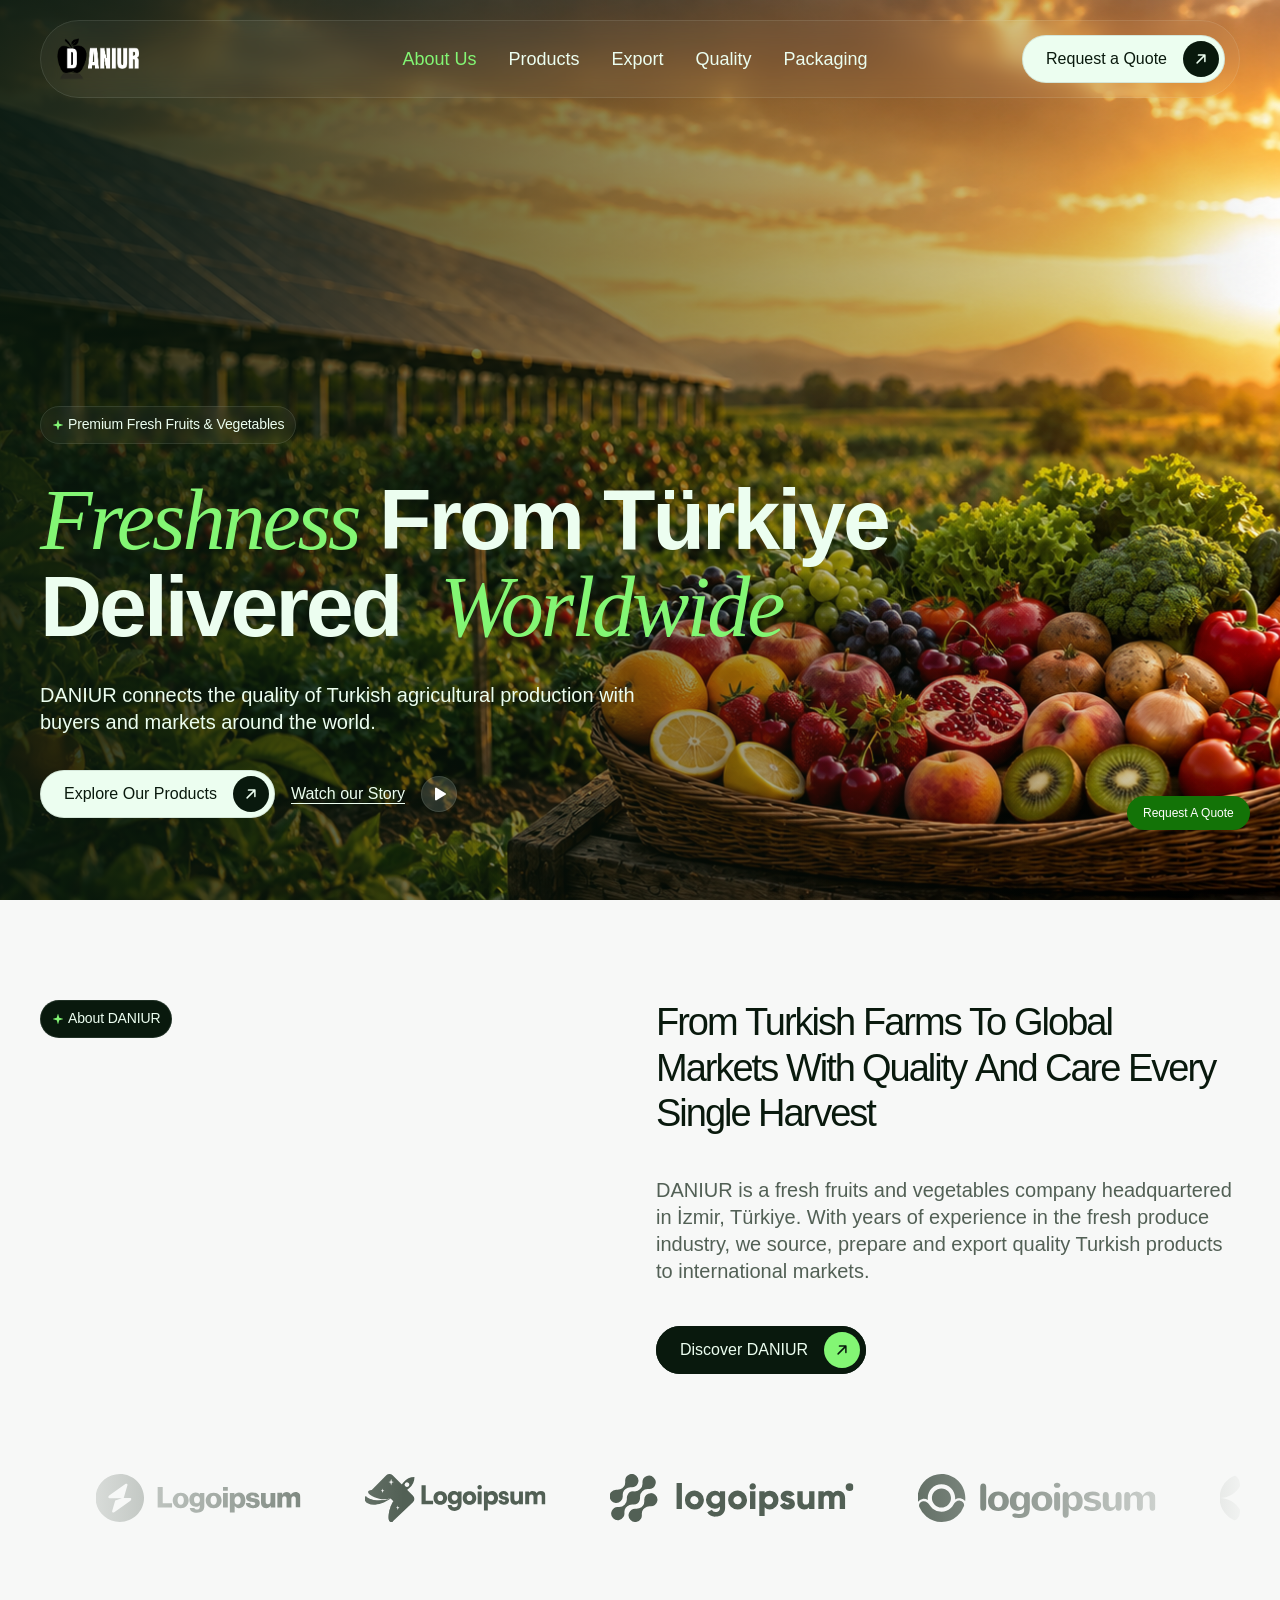
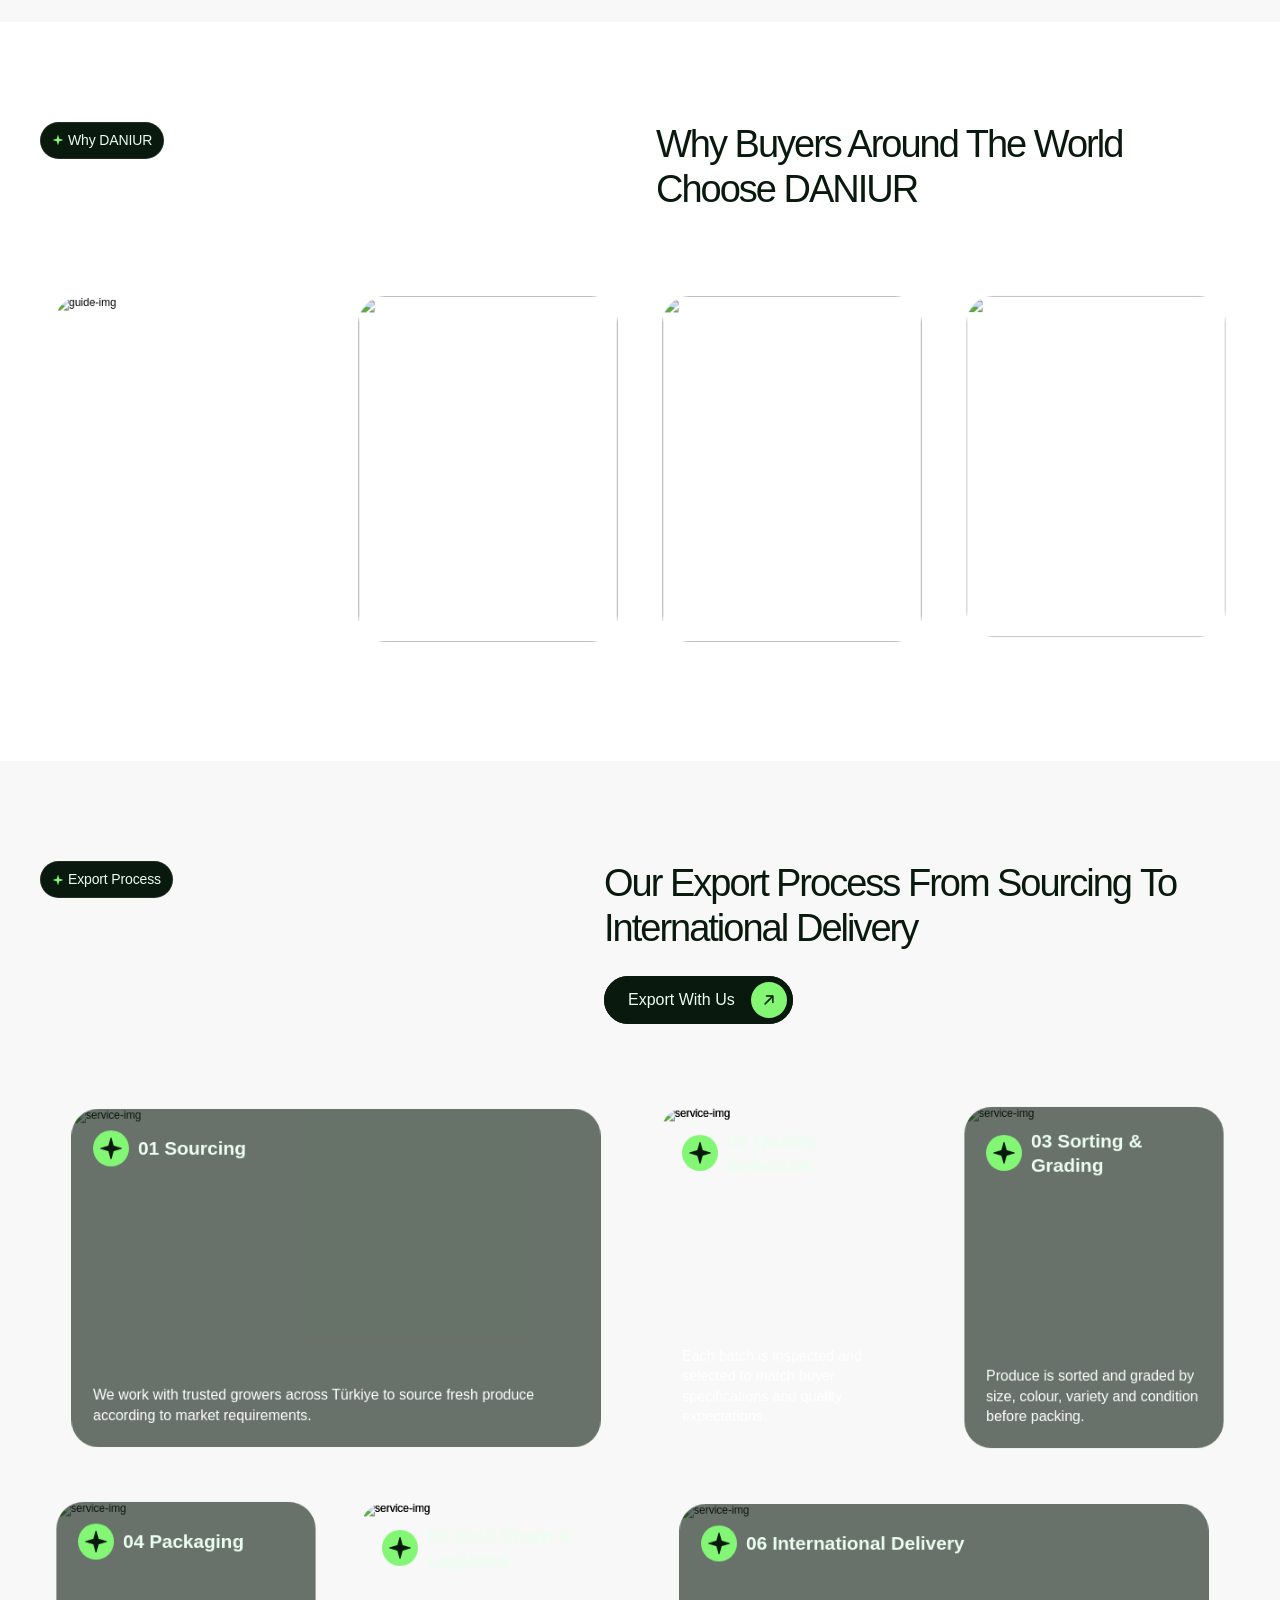
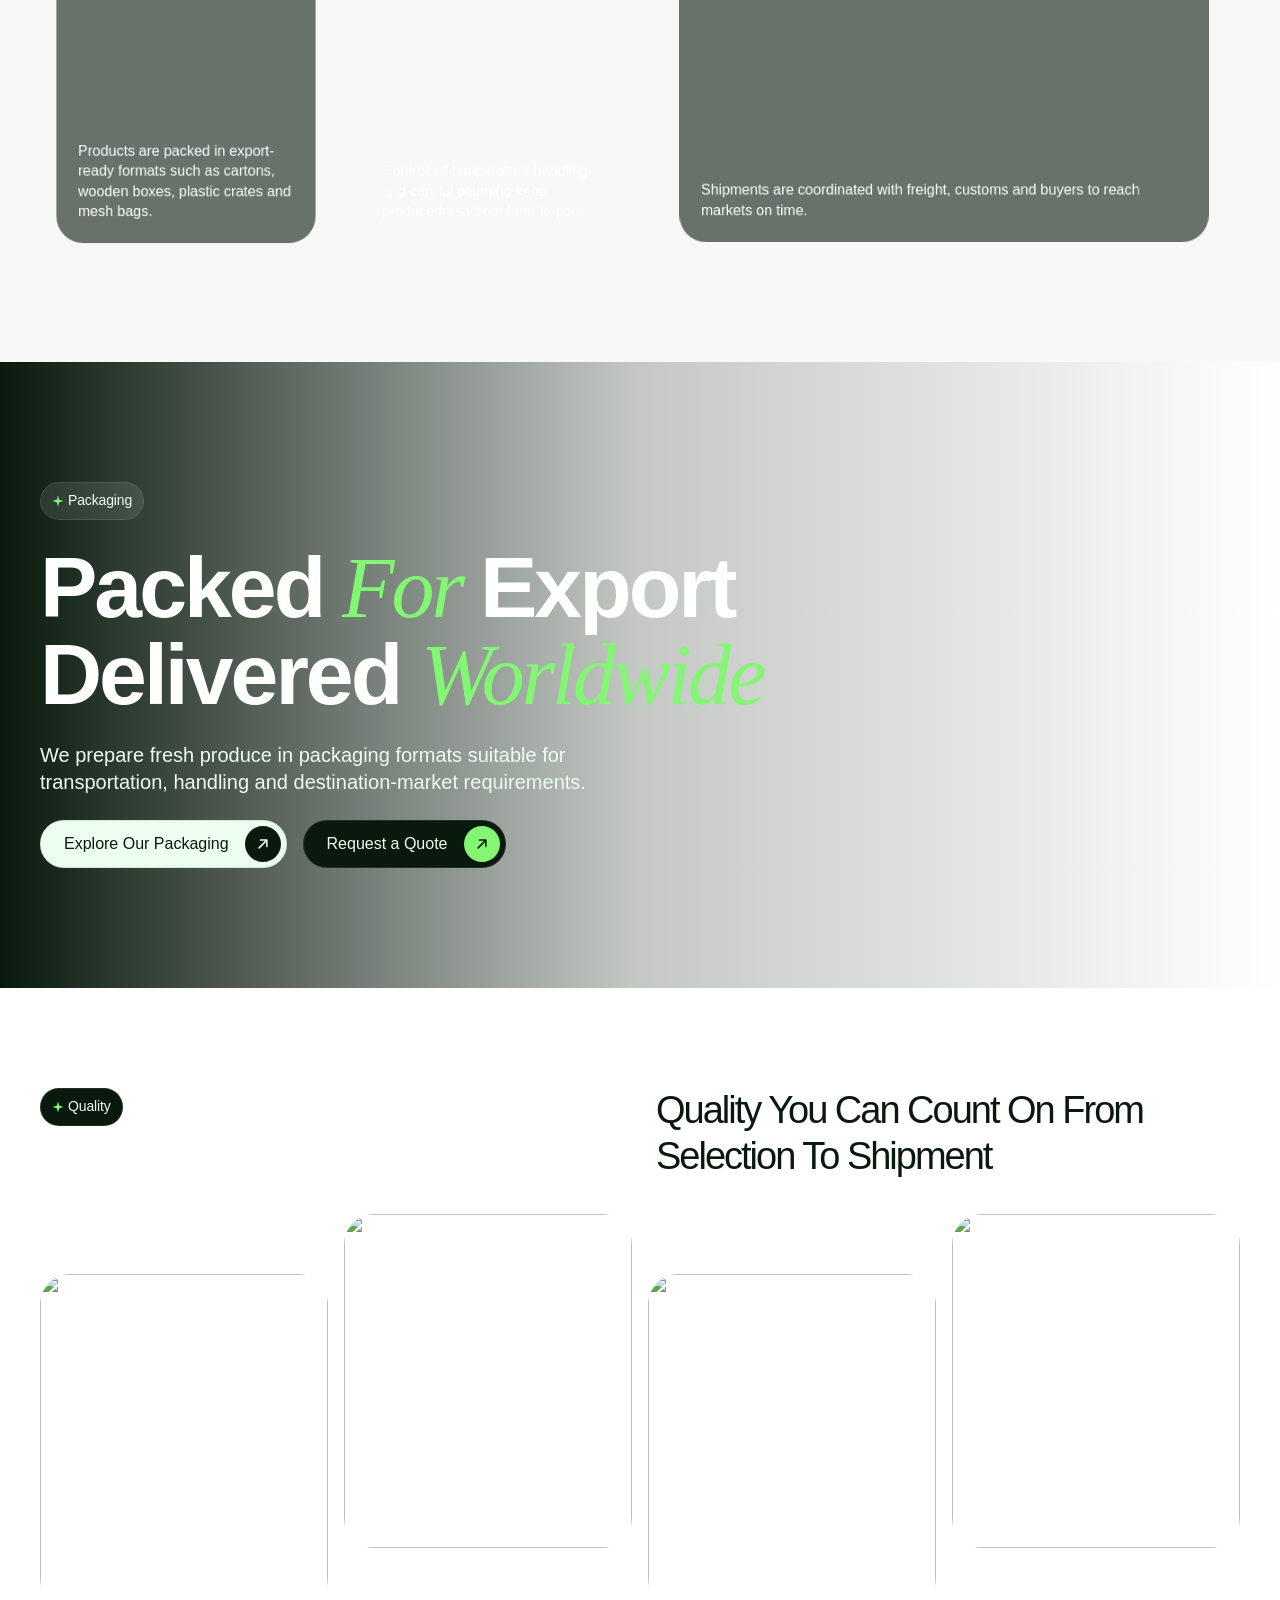
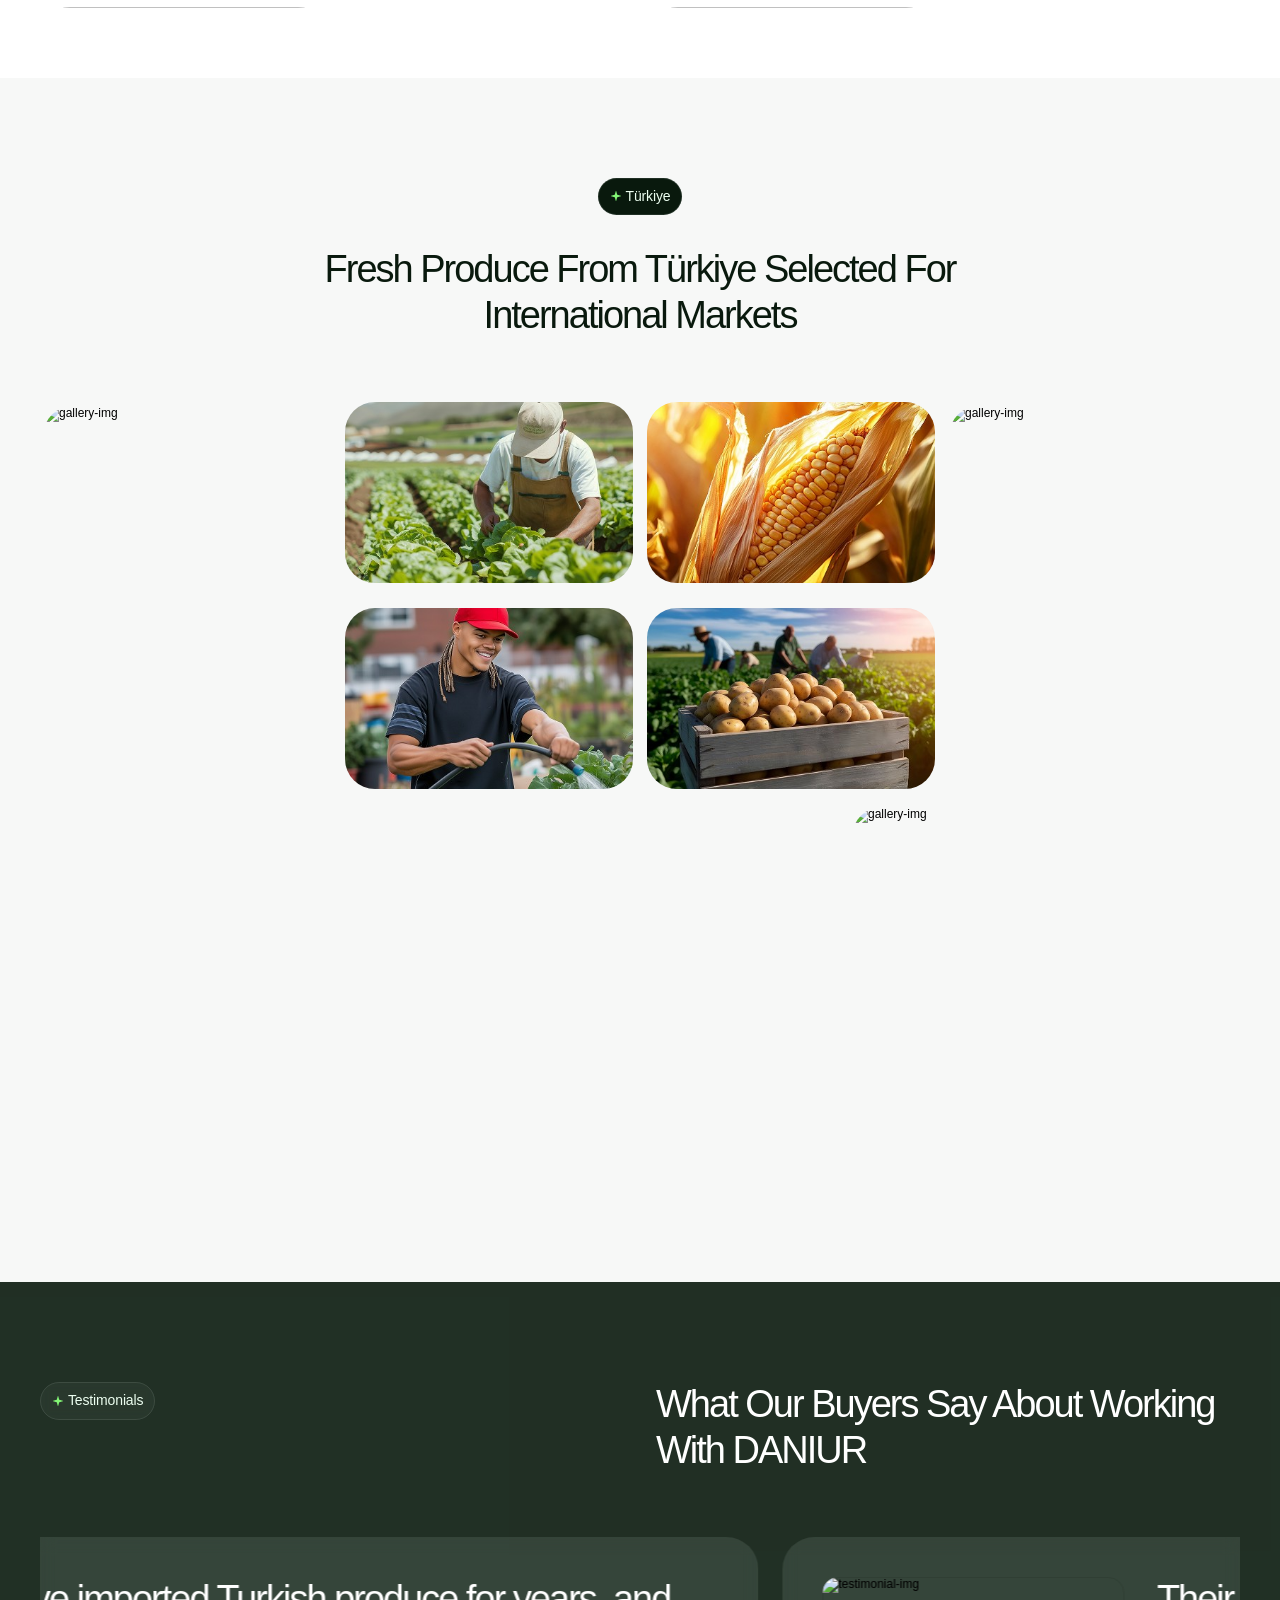
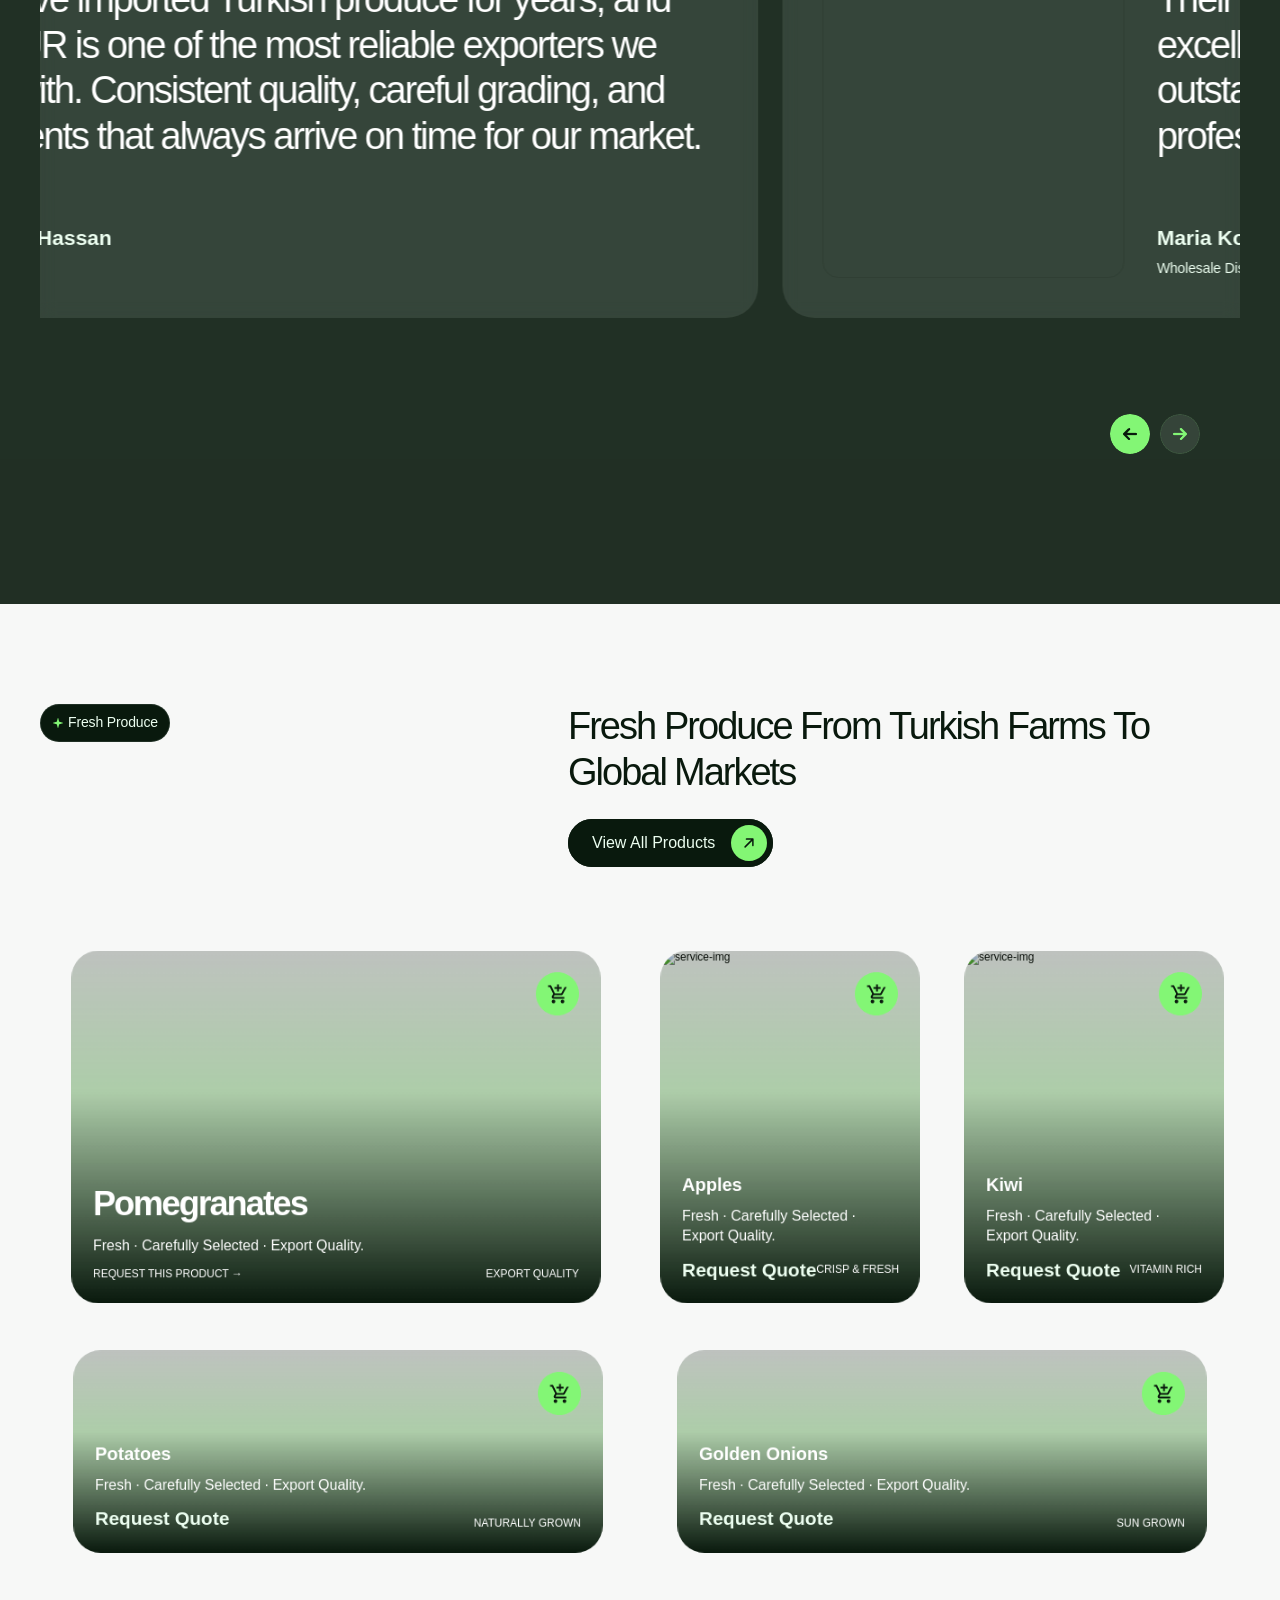
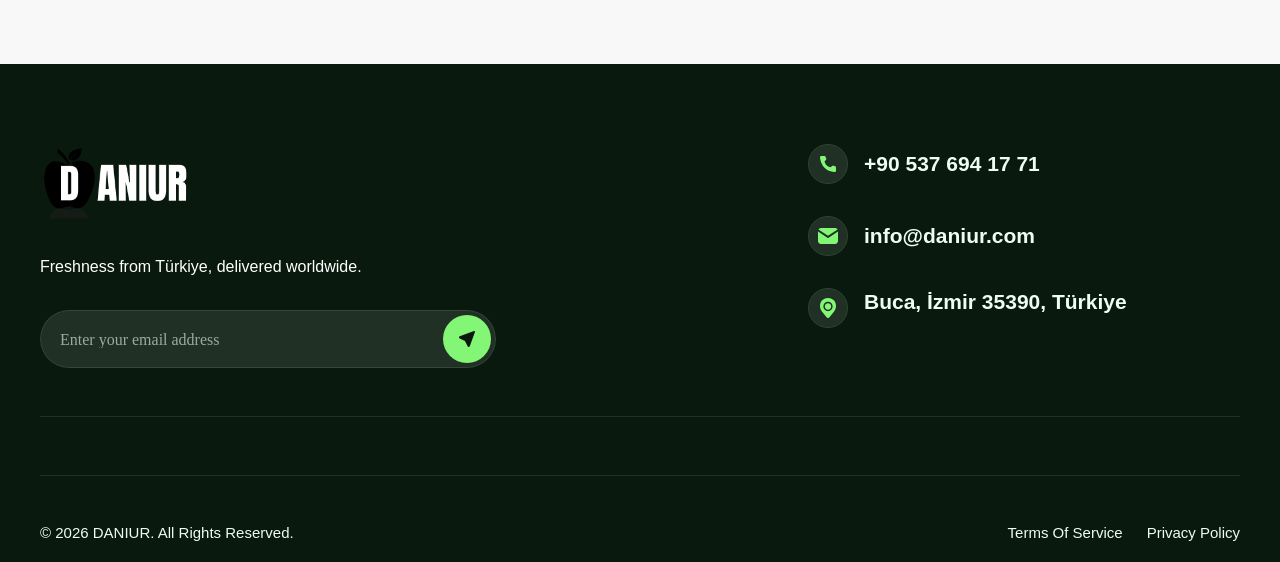
==== commit 272b3344: "Replace external anchor links with #" ====
--- a/index.html
+++ b/index.html
@@ -45,11 +45,11 @@
     
     <!-- End of bodyStart -->
 	
-	<div id="main" data-framer-hydrate-v2="{&quot;routeId&quot;:&quot;augiA20Il&quot;,&quot;localeId&quot;:&quot;default&quot;,&quot;breakpoints&quot;:[{&quot;hash&quot;:&quot;72rtr7&quot;,&quot;mediaQuery&quot;:&quot;(min-width: 1920px)&quot;},{&quot;hash&quot;:&quot;10vpte6&quot;,&quot;mediaQuery&quot;:&quot;(min-width: 1200px) and (max-width: 1919.98px)&quot;},{&quot;hash&quot;:&quot;1m10atm&quot;,&quot;mediaQuery&quot;:&quot;(min-width: 810px) and (max-width: 1199.98px)&quot;},{&quot;hash&quot;:&quot;1ai9tdy&quot;,&quot;mediaQuery&quot;:&quot;(max-width: 809.98px)&quot;}]}" data-framer-ssr-released-at="2026-08-17T13:04:12.195Z" data-framer-page-optimized-at="2026-08-20T09:46:30.347Z" data-framer-generated-page=""><!--$--><style data-framer-html-style="">html body { background: var(--token-b8dd2b4a-1dd6-46ec-a9bc-a42bb665c324, rgb(255, 255, 255)); }</style><div data-framer-root="" class="framer-E8t8x framer-frcd2 framer-lJc7V framer-1uMRW framer-HZPRx framer-Ag3OZ framer-ERtSG framer-cxcJF framer-AW8tk framer-72rtr7" data-selection="true" style="min-height:100vh;width:auto"><div class="ssr-variant hidden-1ai9tdy"><div class="framer-1gij8z7-container" data-framer-name="Navigation Bar" name="Navigation Bar" style="transform:translateX(-50%)"><div class="ssr-variant hidden-1m10atm hidden-72rtr7"><header name="Navigation Bar" class="framer-AlxTJ framer-c0rqj framer-v-c0rqj" data-framer-appear-id="c0rqj" data-framer-name="Desktop-home" style="--1myqvlu: 20px 40px 0px 40px; width: 100%; will-change: transform; opacity: 1; transform: none;"><div class="framer-loo1v4" data-border="true" data-framer-name="Container" style="--border-bottom-width: 1px; --border-color: rgba(236, 254, 240, 0.1); --border-left-width: 1px; --border-right-width: 1px; --border-style: solid; --border-top-width: 1px; backdrop-filter: blur(10px); background-color: rgba(236, 254, 240, 0.04); border-radius: 100px; opacity: 1; will-change: auto;"><div class="framer-x8tbbh" data-framer-name="Nav" style="opacity: 1;"><div class="framer-10wpvpn" data-framer-name="Logo" style="opacity: 1;"><!--$--><a as="a" class="framer-j82lsf framer-wwkvys" href="https://agrivana.framer.ai/" data-framer-page-link-current="true" style="opacity: 1;"><div style="position:absolute;border-radius:inherit;corner-shape:inherit;top:0;right:0;bottom:0;left:0" data-framer-background-image-wrapper="true"><img decoding="auto" width="193" height="48" src="./assets/images/duanlogo.png" alt="DANIUR" style="display:block;width:100%;height:100%;border-radius:inherit;corner-shape:inherit;object-position:left center;object-fit:contain"></div></a><!--/$--></div><nav class="framer-14rploa" data-framer-name="Menu" style="opacity: 1;"><!--$--><div class="framer-10w4jdc-container" style="opacity: 1;"><!--$--><a class="framer-Df7NZ framer-1dkejms framer-v-1oaiofd framer-11c8ep6" data-framer-name="Active" href="https://agrivana.framer.ai/" data-framer-page-link-current="true" style="opacity: 1;"><div class="framer-10dt8fb" data-framer-component-type="RichTextContainer" style="--extracted-1lwpl3i: var(--token-d6c08604-44bd-4656-901c-76a7d2e9486a, rgb(131, 246, 116)); transform: none; opacity: 1;"><h5 dir="auto" class="framer-text" style="--font-selector:R0Y7RmlndHJlZS01MDA=;--framer-font-family:&quot;Figtree&quot;, &quot;Figtree Placeholder&quot;, sans-serif;--framer-font-size:18px;--framer-font-weight:500;--framer-letter-spacing:0px;--framer-line-height:1em;--framer-text-color:var(--extracted-1lwpl3i, var(--token-d6c08604-44bd-4656-901c-76a7d2e9486a, rgb(131, 246, 116)));--framer-text-transform:capitalize">About Us</h5></div></a><!--/$--></div><!--/$--><!--$--><div class="framer-10swwuq-container" style="opacity: 1;"><!--$--><a class="framer-Df7NZ framer-1dkejms framer-v-1dkejms framer-11c8ep6" data-framer-name="normal" href="https://agrivana.framer.ai/about" style="opacity: 1;"><div class="framer-10dt8fb" data-framer-component-type="RichTextContainer" style="--extracted-1lwpl3i: var(--token-e9cd311e-b105-4114-9f8d-2d0ae1cafbd1, rgb(236, 254, 240)); transform: none; opacity: 1;"><h5 dir="auto" class="framer-text" style="--font-selector:R0Y7RmlndHJlZS01MDA=;--framer-font-family:&quot;Figtree&quot;, &quot;Figtree Placeholder&quot;, sans-serif;--framer-font-size:18px;--framer-font-weight:500;--framer-letter-spacing:0px;--framer-line-height:1em;--framer-text-color:var(--extracted-1lwpl3i, var(--token-e9cd311e-b105-4114-9f8d-2d0ae1cafbd1, rgb(236, 254, 240)));--framer-text-transform:capitalize">Products</h5></div></a><!--/$--></div><!--/$--><!--$--><div class="framer-qyymdl-container" style="opacity: 1;"><!--$--><a class="framer-Df7NZ framer-1dkejms framer-v-1dkejms framer-11c8ep6" data-framer-name="normal" href="https://agrivana.framer.ai/service" style="opacity: 1;"><div class="framer-10dt8fb" data-framer-component-type="RichTextContainer" style="--extracted-1lwpl3i: var(--token-e9cd311e-b105-4114-9f8d-2d0ae1cafbd1, rgb(236, 254, 240)); transform: none; opacity: 1;"><h5 dir="auto" class="framer-text" style="--font-selector:R0Y7RmlndHJlZS01MDA=;--framer-font-family:&quot;Figtree&quot;, &quot;Figtree Placeholder&quot;, sans-serif;--framer-font-size:18px;--framer-font-weight:500;--framer-letter-spacing:0px;--framer-line-height:1em;--framer-text-color:var(--extracted-1lwpl3i, var(--token-e9cd311e-b105-4114-9f8d-2d0ae1cafbd1, rgb(236, 254, 240)));--framer-text-transform:capitalize">Export</h5></div></a><!--/$--></div><!--/$--><!--$--><div class="framer-1vls4v3-container" style="opacity: 1;"><!--$--><a class="framer-Df7NZ framer-1dkejms framer-v-1dkejms framer-11c8ep6" data-framer-name="normal" href="https://agrivana.framer.ai/product" style="opacity: 1;"><div class="framer-10dt8fb" data-framer-component-type="RichTextContainer" style="--extracted-1lwpl3i: var(--token-e9cd311e-b105-4114-9f8d-2d0ae1cafbd1, rgb(236, 254, 240)); transform: none; opacity: 1;"><h5 dir="auto" class="framer-text" style="--font-selector:R0Y7RmlndHJlZS01MDA=;--framer-font-family:&quot;Figtree&quot;, &quot;Figtree Placeholder&quot;, sans-serif;--framer-font-size:18px;--framer-font-weight:500;--framer-letter-spacing:0px;--framer-line-height:1em;--framer-text-color:var(--extracted-1lwpl3i, var(--token-e9cd311e-b105-4114-9f8d-2d0ae1cafbd1, rgb(236, 254, 240)));--framer-text-transform:capitalize">Quality</h5></div></a><!--/$--></div><!--/$--><!--$--><div class="framer-44xj6v-container" style="opacity: 1;"><!--$--><a class="framer-Df7NZ framer-1dkejms framer-v-1dkejms framer-11c8ep6" data-framer-name="normal" href="https://agrivana.framer.ai/blog" style="opacity: 1;"><div class="framer-10dt8fb" data-framer-component-type="RichTextContainer" style="--extracted-1lwpl3i: var(--token-e9cd311e-b105-4114-9f8d-2d0ae1cafbd1, rgb(236, 254, 240)); transform: none; opacity: 1;"><h5 dir="auto" class="framer-text" style="--font-selector:R0Y7RmlndHJlZS01MDA=;--framer-font-family:&quot;Figtree&quot;, &quot;Figtree Placeholder&quot;, sans-serif;--framer-font-size:18px;--framer-font-weight:500;--framer-letter-spacing:0px;--framer-line-height:1em;--framer-text-color:var(--extracted-1lwpl3i, var(--token-e9cd311e-b105-4114-9f8d-2d0ae1cafbd1, rgb(236, 254, 240)));--framer-text-transform:capitalize">Packaging</h5></div></a><!--/$--></div><!--/$--></nav><!--$--><div class="framer-18j9aq6-container" style="opacity: 1;"><!--$--><a class="framer-V7pzb framer-lJc7V framer-1j565xb framer-v-1j565xb framer-i34ciy" data-border="true" href="https://agrivana.framer.ai/contact" style="--1aaj50p: 6px 6px 6px 24px; --border-bottom-width: 1px; --border-color: rgba(9, 25, 13, 0.1); --border-left-width: 1px; --border-right-width: 1px; --border-style: solid; --border-top-width: 1px; background-color: var(--token-e9cd311e-b105-4114-9f8d-2d0ae1cafbd1, rgb(236, 254, 240)); border-radius: 30px; opacity: 1; will-change: auto;" data-framer-name="Variant 1"><div class="framer-720uwm" data-framer-name="Contact Us" data-framer-component-type="RichTextContainer" style="--extracted-r6o4lv: var(--token-e902b1cc-0155-46c9-8d1b-024ecb216605, rgb(9, 25, 13)); --framer-paragraph-spacing: 0px; transform: none; opacity: 1; will-change: auto;"><p class="framer-text framer-styles-preset-s9pepi" data-styles-preset="DifHaiopI" dir="auto" style="--framer-text-color: var(--extracted-r6o4lv, var(--token-e902b1cc-0155-46c9-8d1b-024ecb216605, rgb(9, 25, 13)));">Request a Quote</p></div><div data-framer-component-type="SVG" data-framer-name="phone icon" parentsize="0" _constraints="[object Object]" rotation="0" shadows="" class="framer-1fiymvx" aria-hidden="true" style="image-rendering: pixelated; flex-shrink: 0; opacity: 1; background-size: 100% 100%; background-image: url(&quot;data:image/svg+xml,&lt;svg xmlns=%22http://www.w3.org/2000/svg%22 xmlns:xlink=%22http://www.w3.org/1999/xlink%22 viewBox=%220 0 36 36%22&gt;&lt;path d=%22M 18 36 C 8.059 36 0 27.941 0 18 L 0 18 C 0 8.059 8.059 0 18 0 L 18 0 C 27.941 0 36 8.059 36 18 L 36 18 C 36 27.941 27.941 36 18 36 Z%22 fill=%22rgb(9,25,13)%22&gt;&lt;/path&gt;&lt;path d=%22M 13.58 22.419 C 13.721 22.56 13.911 22.639 14.11 22.639 C 14.309 22.639 14.5 22.56 14.641 22.419 L 21.137 15.923 L 21.137 20.476 C 21.137 20.675 21.216 20.866 21.357 21.007 C 21.498 21.148 21.689 21.227 21.888 21.227 C 22.087 21.227 22.278 21.148 22.419 21.007 C 22.56 20.866 22.639 20.675 22.639 20.476 L 22.639 14.112 C 22.64 14.013 22.62 13.915 22.582 13.824 C 22.545 13.733 22.489 13.65 22.42 13.58 C 22.35 13.511 22.267 13.455 22.176 13.418 C 22.084 13.38 21.987 13.361 21.888 13.361 L 15.524 13.361 C 15.425 13.361 15.328 13.38 15.236 13.418 C 15.145 13.456 15.063 13.511 14.993 13.581 C 14.923 13.65 14.868 13.733 14.83 13.825 C 14.792 13.916 14.773 14.013 14.773 14.112 C 14.773 14.211 14.792 14.308 14.83 14.399 C 14.868 14.491 14.923 14.573 14.993 14.643 C 15.063 14.713 15.145 14.768 15.236 14.806 C 15.328 14.844 15.425 14.863 15.524 14.863 L 20.076 14.862 L 13.58 21.358 C 13.439 21.499 13.36 21.69 13.36 21.889 C 13.36 22.088 13.439 22.279 13.58 22.419 Z%22 fill=%22rgb(236,254,240)%22&gt;&lt;/path&gt;&lt;/svg&gt;&quot;);"></div></a><!--/$--></div><!--/$--></div></div></header></div></div></div><div class="framer-8neawg" data-framer-name="Scroll-Navigation-Effect" id="scroll"></div><div class="framer-ju8rfc-container"><!--$--><div class="ssr-variant"><div></div></div><!--/$--></div><section as="section" class="framer-m2q1yl" data-framer-name="hero-section"><div style="position:absolute;border-radius:inherit;corner-shape:inherit;top:0;right:0;bottom:0;left:0" data-framer-background-image-wrapper="true"><img decoding="auto" width="1920" height="1008"  src="./assets/images/ChatGPT Image Sep 21, 2026, 01_53_17 AM.png" alt="hero" style="display:block;width:100%;height:100%;border-radius:inherit;corner-shape:inherit;object-position:center;object-fit:cover"></div><div class="framer-12cpsop" data-framer-name="color"><div class="framer-vbe71d" data-framer-name="container"><div class="framer-8rul55" data-framer-name="Left Content"><div class="framer-1w7qdhn-container hidden-1ai9tdy"><div class="framer-B8Jhg framer-wrTwc framer-1255rrr framer-v-1255rrr" data-border="true" data-framer-name="Variant 1" style="--border-bottom-width: 1px; --border-color: rgba(236, 254, 240, 0.1); --border-left-width: 1px; --border-right-width: 1px; --border-style: solid; --border-top-width: 1px; backdrop-filter: blur(5px); background-color: rgba(236, 254, 240, 0.04); border-radius: 40px; opacity: 1;"><div data-framer-component-type="SVG" data-framer-name="meteocons:star-fill" parentsize="0" _constraints="[object Object]" rotation="0" shadows="" class="framer-1di3j30" aria-hidden="true" style="image-rendering: pixelated; flex-shrink: 0; fill: rgb(0, 0, 0); color: rgb(0, 0, 0); opacity: 1;"><div class="svgContainer" style="width:100%;height:100%;aspect-ratio:inherit"><svg style="width:100%;height:100%;" viewBox="0 0 12 12" preserveAspectRatio="none" width="100%" height="100%"><use href="#svg1781181506_1353"></use></svg></div></div><div class="framer-1524m4" data-framer-name="Sub-Title" data-framer-component-type="RichTextContainer" style="--framer-paragraph-spacing: 0px; transform: none; opacity: 1;"><p class="framer-text framer-styles-preset-1h1nymz" data-styles-preset="Uqo_D4H3O" dir="auto">Premium Fresh Fruits &amp; Vegetables</p></div></div></div><div class="ssr-variant hidden-1m10atm hidden-1ai9tdy hidden-72rtr7"><div class="framer-70lsp1" data-framer-name="Title" data-framer-component-type="RichTextContainer" style="transform:none"><p dir="auto" style="--font-selector:R0Y7RmlndHJlZS02MDA=;--framer-font-family:&quot;Figtree&quot;, &quot;Figtree Placeholder&quot;, sans-serif;--framer-font-size:86px;--framer-font-weight:600;--framer-letter-spacing:-3px;--framer-line-height:100%;--framer-text-color:var(--token-e9cd311e-b105-4114-9f8d-2d0ae1cafbd1, rgb(236, 254, 240))" class="framer-text"><span style="--font-selector:R0Y7UGxheWZhaXIgRGlzcGxheS1pdGFsaWM=;--framer-font-family:&quot;Playfair Display&quot;, &quot;Playfair Display Placeholder&quot;, serif;--framer-font-style:italic;--framer-font-weight:400;--framer-text-color:var(--token-d6c08604-44bd-4656-901c-76a7d2e9486a, rgb(131, 246, 116))" class="framer-text"><span style="display: inline-block; opacity: 1; transform: none; will-change: transform;">Freshness</span></span><span style="--font-selector:R0Y7RmlndHJlZS03MDA=;--framer-font-weight:700;--framer-text-color:var(--token-d6c08604-44bd-4656-901c-76a7d2e9486a, rgb(131, 246, 116))" class="framer-text"><span style="display: inline-block; opacity: 1; transform: none; will-change: transform;"></span> <span style="display: inline-block; opacity: 1; transform: none; will-change: transform;"></span></span><span style="display: inline-block; opacity: 1; transform: none; will-change: transform;">From</span> <span style="display: inline-block; opacity: 1; transform: none; will-change: transform;">Türkiye</span></p><p dir="auto" style="--font-selector:R0Y7UGxheWZhaXIgRGlzcGxheS1pdGFsaWM=;--framer-font-family:&quot;Playfair Display&quot;, &quot;Playfair Display Placeholder&quot;, serif;--framer-font-size:86px;--framer-font-style:italic;--framer-letter-spacing:-3px;--framer-line-height:100%;--framer-text-color:var(--token-d6c08604-44bd-4656-901c-76a7d2e9486a, rgb(131, 246, 116))" class="framer-text"><span style="--font-selector:R0Y7RmlndHJlZS02MDA=;--framer-font-family:&quot;Figtree&quot;, &quot;Figtree Placeholder&quot;, sans-serif;--framer-font-style:normal;--framer-font-weight:600;--framer-text-color:var(--token-e9cd311e-b105-4114-9f8d-2d0ae1cafbd1, rgb(236, 254, 240))" class="framer-text"><span style="display: inline-block; opacity: 1; transform: none; will-change: transform;">Delivered</span></span><span style="--font-selector:R0Y7RmlndHJlZS03MDA=;--framer-font-family:&quot;Figtree&quot;, &quot;Figtree Placeholder&quot;, sans-serif;--framer-font-style:normal;--framer-font-weight:700" class="framer-text"><span style="display: inline-block; opacity: 1; transform: none; will-change: transform;"></span> <span style="display: inline-block; opacity: 1; transform: none; will-change: transform;"></span></span><span style="display: inline-block; opacity: 1; transform: none; will-change: transform;"></span> <span style="display: inline-block; opacity: 1; transform: none; will-change: transform;">Worldwide</span></p></div></div><div class="framer-1oo1yta" data-framer-name="Brief" data-framer-component-type="RichTextContainer" style="transform:none"><p class="framer-text framer-styles-preset-3n55hf" data-styles-preset="dtBIVhsE_" dir="auto">DANIUR connects the quality of Turkish agricultural production with buyers and markets around the world.</p></div><div class="framer-1wuuzc1" data-framer-name="Button" style="will-change: transform; opacity: 1; transform: none;"><!--$--><div class="framer-pv6uu1-container"><div class="ssr-variant hidden-1m10atm hidden-1ai9tdy"><!--$--><a class="framer-V7pzb framer-lJc7V framer-1j565xb framer-v-1j565xb framer-i34ciy" data-border="true" data-framer-name="Variant 1" href="https://agrivana.framer.ai/product" style="--1aaj50p: 6px 6px 6px 24px; --border-bottom-width: 1px; --border-color: rgba(9, 25, 13, 0.1); --border-left-width: 1px; --border-right-width: 1px; --border-style: solid; --border-top-width: 1px; background-color: var(--token-e9cd311e-b105-4114-9f8d-2d0ae1cafbd1, rgb(236, 254, 240)); border-radius: 30px; opacity: 1;"><div class="framer-720uwm" data-framer-name="Contact Us" data-framer-component-type="RichTextContainer" style="--extracted-r6o4lv: var(--token-e902b1cc-0155-46c9-8d1b-024ecb216605, rgb(9, 25, 13)); --framer-paragraph-spacing: 0px; transform: none; opacity: 1;"><p class="framer-text framer-styles-preset-s9pepi" data-styles-preset="DifHaiopI" dir="auto" style="--framer-text-color:var(--extracted-r6o4lv, var(--token-e902b1cc-0155-46c9-8d1b-024ecb216605, rgb(9, 25, 13)))">Explore Our Products</p></div><div data-framer-component-type="SVG" data-framer-name="phone icon" parentsize="0" _constraints="[object Object]" rotation="0" shadows="" class="framer-1fiymvx" aria-hidden="true" style="image-rendering: pixelated; flex-shrink: 0; background-size: 100% 100%; background-image: url(&quot;data:image/svg+xml,&lt;svg xmlns=%22http://www.w3.org/2000/svg%22 xmlns:xlink=%22http://www.w3.org/1999/xlink%22 viewBox=%220 0 36 36%22&gt;&lt;path d=%22M 18 36 C 8.059 36 0 27.941 0 18 L 0 18 C 0 8.059 8.059 0 18 0 L 18 0 C 27.941 0 36 8.059 36 18 L 36 18 C 36 27.941 27.941 36 18 36 Z%22 fill=%22rgb(9,25,13)%22&gt;&lt;/path&gt;&lt;path d=%22M 13.58 22.419 C 13.721 22.56 13.911 22.639 14.11 22.639 C 14.309 22.639 14.5 22.56 14.641 22.419 L 21.137 15.923 L 21.137 20.476 C 21.137 20.675 21.216 20.866 21.357 21.007 C 21.498 21.148 21.689 21.227 21.888 21.227 C 22.087 21.227 22.278 21.148 22.419 21.007 C 22.56 20.866 22.639 20.675 22.639 20.476 L 22.639 14.112 C 22.64 14.013 22.62 13.915 22.582 13.824 C 22.545 13.733 22.489 13.65 22.42 13.58 C 22.35 13.511 22.267 13.455 22.176 13.418 C 22.084 13.38 21.987 13.361 21.888 13.361 L 15.524 13.361 C 15.425 13.361 15.328 13.38 15.236 13.418 C 15.145 13.456 15.063 13.511 14.993 13.581 C 14.923 13.65 14.868 13.733 14.83 13.825 C 14.792 13.916 14.773 14.013 14.773 14.112 C 14.773 14.211 14.792 14.308 14.83 14.399 C 14.868 14.491 14.923 14.573 14.993 14.643 C 15.063 14.713 15.145 14.768 15.236 14.806 C 15.328 14.844 15.425 14.863 15.524 14.863 L 20.076 14.862 L 13.58 21.358 C 13.439 21.499 13.36 21.69 13.36 21.889 C 13.36 22.088 13.439 22.279 13.58 22.419 Z%22 fill=%22rgb(236,254,240)%22&gt;&lt;/path&gt;&lt;/svg&gt;&quot;); opacity: 1;"></div></a><!--/$--></div></div><!--/$--><div class="framer-18cc479" data-framer-name="Button" id="18cc479" tabindex="0"><div class="framer-mi1nij" data-border="true" data-framer-name="div"><div class="framer-ql8awd" data-framer-name="Watch our Story" data-framer-component-type="RichTextContainer" style="transform:none"><p class="framer-text framer-styles-preset-s9pepi" data-styles-preset="DifHaiopI" dir="auto">Watch our Story</p></div></div><div class="framer-1hvmwws-container"><div class="framer-9aF5V framer-1t53por framer-v-1t53por" data-border="true" data-framer-name="Variant 1" data-highlight="true" tabindex="0" style="--border-bottom-width: 1px; --border-color: rgba(236, 254, 240, 0.1); --border-left-width: 1px; --border-right-width: 1px; --border-style: solid; --border-top-width: 1px; background-color: rgba(236, 254, 240, 0.15); border-radius: 100px; opacity: 1;"><div class="framer-cyjpg3-container" style="opacity: 1;"><!--$--><div style="display:contents"><svg xmlns="http://www.w3.org/2000/svg" viewBox="0 0 256 256" focusable="false" color="var(--token-b8dd2b4a-1dd6-46ec-a9bc-a42bb665c324, rgb(255, 255, 255))" style="user-select: none; width: 100%; height: 100%; display: inline-block; fill: var(--token-b8dd2b4a-1dd6-46ec-a9bc-a42bb665c324, rgb(255, 255, 255)); color: var(--token-b8dd2b4a-1dd6-46ec-a9bc-a42bb665c324, rgb(255, 255, 255)); flex-shrink: 0;"><g color="var(--token-b8dd2b4a-1dd6-46ec-a9bc-a42bb665c324, rgb(255, 255, 255))" weight="fill"><path d="M240,128a15.74,15.74,0,0,1-7.6,13.51L88.32,229.65a16,16,0,0,1-16.2.3A15.86,15.86,0,0,1,64,216.13V39.87a15.86,15.86,0,0,1,8.12-13.82,16,16,0,0,1,16.2.3L232.4,114.49A15.74,15.74,0,0,1,240,128Z"></path></g></svg></div><!--/$--></div></div></div></div></div></div></div></div></section><section class="framer-6zup9s" data-framer-name="about"><div class="framer-xr1afg" data-framer-name="Container"><div class="framer-1ovu9oj" data-framer-name="div"><div class="framer-1jotiqe" data-framer-name="left"><div class="framer-1xczcda-container"><div class="framer-B8Jhg framer-wrTwc framer-1255rrr framer-v-d74ia5" data-border="true" data-framer-name="Variant 2" style="--border-bottom-width: 1px; --border-color: rgba(236, 254, 240, 0.1); --border-left-width: 1px; --border-right-width: 1px; --border-style: solid; --border-top-width: 1px; backdrop-filter: blur(5px); background-color: var(--token-e902b1cc-0155-46c9-8d1b-024ecb216605, rgb(9, 25, 13)); border-radius: 40px; opacity: 1;"><div data-framer-component-type="SVG" data-framer-name="meteocons:star-fill" parentsize="0" _constraints="[object Object]" rotation="0" shadows="" class="framer-1di3j30" aria-hidden="true" style="image-rendering: pixelated; flex-shrink: 0; fill: rgb(0, 0, 0); color: rgb(0, 0, 0); opacity: 1;"><div class="svgContainer" style="width:100%;height:100%;aspect-ratio:inherit"><svg style="width:100%;height:100%;" viewBox="0 0 12 12" preserveAspectRatio="none" width="100%" height="100%"><use href="#svg1781181506_1353"></use></svg></div></div><div class="framer-1524m4" data-framer-name="Sub-Title" data-framer-component-type="RichTextContainer" style="--framer-paragraph-spacing: 0px; transform: none; opacity: 1;"><p class="framer-text framer-styles-preset-1h1nymz" data-styles-preset="Uqo_D4H3O" dir="auto">About DANIUR</p></div></div></div></div><div class="framer-1kmy5bg" data-framer-name="Title and sub title"><div class="framer-dsfp1m" data-framer-name="Title" data-framer-component-type="RichTextContainer" style="transform:none"><h4 class="framer-text framer-styles-preset-jfh0fz" data-styles-preset="r0WU3iFv4" dir="auto"><span style="display: inline-block; opacity: 1; transform: none; will-change: transform;">From</span> <span style="display: inline-block; opacity: 1; transform: none; will-change: transform;">Turkish</span> <span style="display: inline-block; opacity: 1; transform: none; will-change: transform;">Farms</span> <span style="display: inline-block; opacity: 1; transform: none; will-change: transform;">To</span> <span style="display: inline-block; opacity: 1; transform: none; will-change: transform;">Global</span> <span style="display: inline-block; opacity: 1; transform: none; will-change: transform;">Markets</span> <span style="display: inline-block; opacity: 1; transform: none; will-change: transform;">With</span> <span style="display: inline-block; opacity: 1; transform: none; will-change: transform;">Quality</span> <span style="display: inline-block; opacity: 1; transform: none; will-change: transform;">And</span> <span style="display: inline-block; opacity: 1; transform: none; will-change: transform;">Care</span> <span style="display: inline-block; opacity: 1; transform: none; will-change: transform;">Every</span> <span style="display: inline-block; opacity: 1; transform: none; will-change: transform;">Single</span> <span style="display: inline-block; opacity: 1; transform: none; will-change: transform;">Harvest</span></h4></div><div class="framer-1c4mfll" data-framer-name="Subtitle" data-framer-component-type="RichTextContainer" style="transform:none"><p class="framer-text framer-styles-preset-3n55hf" data-styles-preset="dtBIVhsE_" dir="auto" style="--framer-text-color:var(--token-4089aa1a-6fd8-41f2-a9c5-13bd8c35f132, rgb(82, 96, 85))">DANIUR is a fresh fruits and vegetables company headquartered in İzmir, Türkiye. With years of experience in the fresh produce industry, we source, prepare and export quality Turkish products to international markets.</p></div><!--$--><div class="framer-lt2v5k-container" style="will-change: transform; opacity: 1; transform: none;"><div class="ssr-variant hidden-1m10atm hidden-1ai9tdy"><!--$--><a class="framer-V7pzb framer-lJc7V framer-1j565xb framer-v-bsosd7 framer-i34ciy" data-border="true" data-framer-name="Variant 2" href="https://agrivana.framer.ai/product" style="--1aaj50p: 6px 6px 6px 24px; --border-bottom-width: 1px; --border-color: var(--token-e902b1cc-0155-46c9-8d1b-024ecb216605, rgb(9, 25, 13)); --border-left-width: 1px; --border-right-width: 1px; --border-style: solid; --border-top-width: 1px; background-color: var(--token-e902b1cc-0155-46c9-8d1b-024ecb216605, rgb(9, 25, 13)); border-radius: 30px; opacity: 1;"><div class="framer-720uwm" data-framer-name="Contact Us" data-framer-component-type="RichTextContainer" style="--extracted-r6o4lv: var(--token-e902b1cc-0155-46c9-8d1b-024ecb216605, rgb(9, 25, 13)); --framer-paragraph-spacing: 0px; transform: none; opacity: 1;"><p class="framer-text framer-styles-preset-s9pepi" data-styles-preset="DifHaiopI" dir="auto">Discover DANIUR</p></div><div data-framer-component-type="SVG" data-framer-name="phone icon" parentsize="0" _constraints="[object Object]" rotation="0" shadows="" class="framer-1fiymvx" aria-hidden="true" style="image-rendering: pixelated; flex-shrink: 0; opacity: 1;"><div class="svgContainer" style="width:100%;height:100%;aspect-ratio:inherit"><svg style="width:100%;height:100%;"><use href="#svg11046446499"></use></svg></div></div></a><!--/$--></div></div><!--/$--></div></div><div class="framer-5tyokm" data-framer-name="div"><div class="ssr-variant hidden-1ai9tdy"><div class="framer-13yz9n6" style="overflow-x:clip;display:flex;position:relative"><ul style="display: flex; position: relative; list-style-type: none; padding: 0px; margin: 0px; justify-content: flex-start; flex-direction: row; gap: 64px; opacity: 1; align-items: center; width: 100%; height: 100%; max-height: 100%; max-width: 100%; transform: translateX(-460.43px);"><li class="ticker-item" aria-hidden="false" aria-posinset="1" aria-setsize="6" style="flex-grow: 0; flex-shrink: 0; position: relative; height: fit-content; width: fit-content; transform: translateX(3280px);"><div class="ssr-variant"><div class="framer-mpwind" data-framer-name="img" style="width:auto;aspect-ratio:4.229166666666667"><div style="position:absolute;border-radius:inherit;corner-shape:inherit;top:0;right:0;bottom:0;left:0" data-framer-background-image-wrapper="true"><img decoding="auto" width="203" height="48" src="./assets/images/logos/partner-6.svg" alt="icon" style="display:block;width:100%;height:100%;border-radius:inherit;corner-shape:inherit;object-position:center;object-fit:contain"></div></div></div></li><li class="ticker-item" aria-hidden="false" aria-posinset="2" aria-setsize="6" style="flex-grow: 0; flex-shrink: 0; position: relative; height: fit-content; width: fit-content; transform: translateX(3280px);"><div class="ssr-variant"><div class="framer-xva7mm" data-framer-name="img" style="width:auto;aspect-ratio:3.8541666666666665"><div style="position:absolute;border-radius:inherit;corner-shape:inherit;top:0;right:0;bottom:0;left:0" data-framer-background-image-wrapper="true"><img decoding="auto" width="185" height="48" src="./assets/images/logos/partner-3.svg" alt="icon" style="display:block;width:100%;height:100%;border-radius:inherit;corner-shape:inherit;object-position:center;object-fit:contain"></div></div></div></li><li class="ticker-item" aria-hidden="false" aria-posinset="3" aria-setsize="6" style="flex-grow: 0; flex-shrink: 0; position: relative; height: fit-content; width: fit-content; transform: none;"><div class="ssr-variant"><div class="framer-11cw8ku" data-framer-name="img" style="width:auto;aspect-ratio:4.270833333333333"><div style="position:absolute;border-radius:inherit;corner-shape:inherit;top:0;right:0;bottom:0;left:0" data-framer-background-image-wrapper="true"><img decoding="auto" width="205" height="48" src="./assets/images/logos/partner-1.svg" alt="icon" style="display:block;width:100%;height:100%;border-radius:inherit;corner-shape:inherit;object-position:center;object-fit:contain"></div></div></div></li><li class="ticker-item" aria-hidden="false" aria-posinset="4" aria-setsize="6" style="flex-grow: 0; flex-shrink: 0; position: relative; height: fit-content; width: fit-content; transform: none;"><div class="ssr-variant"><div class="framer-10e6pxk" data-framer-name="img" style="width:auto;aspect-ratio:3.7708333333333335"><div style="position:absolute;border-radius:inherit;corner-shape:inherit;top:0;right:0;bottom:0;left:0" data-framer-background-image-wrapper="true"><img decoding="auto" width="181" height="48" src="./assets/images/logos/partner-4.svg" alt="icon" style="display:block;width:100%;height:100%;border-radius:inherit;corner-shape:inherit;object-position:center;object-fit:contain"></div></div></div></li><li class="ticker-item" aria-hidden="false" aria-posinset="5" aria-setsize="6" style="flex-grow: 0; flex-shrink: 0; position: relative; height: fit-content; width: fit-content; transform: none;"><div class="ssr-variant"><div class="framer-s1s9eu" data-framer-name="img" style="width:auto;aspect-ratio:5.083333333333333"><div style="position:absolute;border-radius:inherit;corner-shape:inherit;top:0;right:0;bottom:0;left:0" data-framer-background-image-wrapper="true"><img decoding="auto" width="244" height="48" src="./assets/images/logos/partner-2.svg" alt="icon" style="display:block;width:100%;height:100%;border-radius:inherit;corner-shape:inherit;object-position:center;object-fit:contain"></div></div></div></li><li class="ticker-item" aria-hidden="false" aria-posinset="6" aria-setsize="6" style="flex-grow: 0; flex-shrink: 0; position: relative; height: fit-content; width: fit-content; transform: none;"><div class="ssr-variant"><div class="framer-n9di33" data-framer-name="img" style="width:auto;aspect-ratio:4.958333333333333"><div style="position:absolute;border-radius:inherit;corner-shape:inherit;top:0;right:0;bottom:0;left:0" data-framer-background-image-wrapper="true"><img decoding="auto" width="238" height="48" src="./assets/images/logos/partner-5.svg" alt="icon" style="display:block;width:100%;height:100%;border-radius:inherit;corner-shape:inherit;object-position:center;object-fit:contain"></div></div></div></li><li class="clone-item" aria-hidden="true" style="flex-grow: 0; flex-shrink: 0; position: relative; height: fit-content; width: fit-content; transform: none;"><div class="framer-mpwind" data-framer-name="img" style="width: auto; aspect-ratio: 4.22917 / 1;"><div data-framer-background-image-wrapper="true" style="position: absolute; border-radius: inherit; corner-shape: inherit; inset: 0px;"><img decoding="auto" width="203" height="48" src="./assets/images/logos/partner-6.svg" alt="icon" style="display: block; width: 100%; height: 100%; border-radius: inherit; corner-shape: inherit; object-position: center center; object-fit: contain;"></div></div></li><li class="clone-item" aria-hidden="true" style="flex-grow: 0; flex-shrink: 0; position: relative; height: fit-content; width: fit-content; transform: none;"><div class="framer-xva7mm" data-framer-name="img" style="width: auto; aspect-ratio: 3.85417 / 1;"><div data-framer-background-image-wrapper="true" style="position: absolute; border-radius: inherit; corner-shape: inherit; inset: 0px;"><img decoding="auto" width="185" height="48" src="./assets/images/logos/partner-3.svg" alt="icon" style="display: block; width: 100%; height: 100%; border-radius: inherit; corner-shape: inherit; object-position: center center; object-fit: contain;"></div></div></li><li class="clone-item" aria-hidden="true" style="flex-grow: 0; flex-shrink: 0; position: relative; height: fit-content; width: fit-content; transform: none;"><div class="framer-11cw8ku" data-framer-name="img" style="width: auto; aspect-ratio: 4.27083 / 1;"><div data-framer-background-image-wrapper="true" style="position: absolute; border-radius: inherit; corner-shape: inherit; inset: 0px;"><img decoding="auto" width="205" height="48" src="./assets/images/logos/partner-1.svg" alt="icon" style="display: block; width: 100%; height: 100%; border-radius: inherit; corner-shape: inherit; object-position: center center; object-fit: contain;"></div></div></li><li class="clone-item" aria-hidden="true" style="flex-grow: 0; flex-shrink: 0; position: relative; height: fit-content; width: fit-content; transform: none;"><div class="framer-10e6pxk" data-framer-name="img" style="width: auto; aspect-ratio: 3.77083 / 1;"><div data-framer-background-image-wrapper="true" style="position: absolute; border-radius: inherit; corner-shape: inherit; inset: 0px;"><img decoding="auto" width="181" height="48" src="./assets/images/logos/partner-4.svg" alt="icon" style="display: block; width: 100%; height: 100%; border-radius: inherit; corner-shape: inherit; object-position: center center; object-fit: contain;"></div></div></li><li class="clone-item" aria-hidden="true" style="flex-grow: 0; flex-shrink: 0; position: relative; height: fit-content; width: fit-content; transform: none;"><div class="framer-s1s9eu" data-framer-name="img" style="width: auto; aspect-ratio: 5.08333 / 1;"><div data-framer-background-image-wrapper="true" style="position: absolute; border-radius: inherit; corner-shape: inherit; inset: 0px;"><img decoding="auto" width="244" height="48" src="./assets/images/logos/partner-2.svg" alt="icon" style="display: block; width: 100%; height: 100%; border-radius: inherit; corner-shape: inherit; object-position: center center; object-fit: contain;"></div></div></li><li class="clone-item" aria-hidden="true" style="flex-grow: 0; flex-shrink: 0; position: relative; height: fit-content; width: fit-content; transform: none;"><div class="framer-n9di33" data-framer-name="img" style="width: auto; aspect-ratio: 4.95833 / 1;"><div data-framer-background-image-wrapper="true" style="position: absolute; border-radius: inherit; corner-shape: inherit; inset: 0px;"><img decoding="auto" width="238" height="48" src="./assets/images/logos/partner-5.svg" alt="icon" style="display: block; width: 100%; height: 100%; border-radius: inherit; corner-shape: inherit; object-position: center center; object-fit: contain;"></div></div></li></ul></div> </div><div class="framer-1j34aqc" data-framer-name="Logo Background"></div></div></div></section><section class="framer-5qmdyk" data-framer-name="Guide"><div class="framer-1smvixh" data-framer-name="Container"><div class="framer-hp5axi" data-framer-name="div"><div class="framer-kkurs1" data-framer-name="left"><div class="framer-15b5hkh-container"><div class="framer-B8Jhg framer-wrTwc framer-1255rrr framer-v-d74ia5" data-border="true" data-framer-name="Variant 2" style="--border-bottom-width: 1px; --border-color: rgba(236, 254, 240, 0.1); --border-left-width: 1px; --border-right-width: 1px; --border-style: solid; --border-top-width: 1px; backdrop-filter: blur(5px); background-color: var(--token-e902b1cc-0155-46c9-8d1b-024ecb216605, rgb(9, 25, 13)); border-radius: 40px; opacity: 1;"><div data-framer-component-type="SVG" data-framer-name="meteocons:star-fill" parentsize="0" _constraints="[object Object]" rotation="0" shadows="" class="framer-1di3j30" aria-hidden="true" style="image-rendering: pixelated; flex-shrink: 0; fill: rgb(0, 0, 0); color: rgb(0, 0, 0); opacity: 1;"><div class="svgContainer" style="width:100%;height:100%;aspect-ratio:inherit"><svg style="width:100%;height:100%;" viewBox="0 0 12 12" preserveAspectRatio="none" width="100%" height="100%"><use href="#svg1781181506_1353"></use></svg></div></div><div class="framer-1524m4" data-framer-name="Sub-Title" data-framer-component-type="RichTextContainer" style="--framer-paragraph-spacing: 0px; transform: none; opacity: 1;"><p class="framer-text framer-styles-preset-1h1nymz" data-styles-preset="Uqo_D4H3O" dir="auto">Why DANIUR</p></div></div></div></div><div class="framer-13wrg55" data-framer-name="Title and sub title"><div class="ssr-variant hidden-1ai9tdy"><div class="framer-io8d3m" data-framer-name="Title" data-framer-component-type="RichTextContainer" style="transform:none"><h4 class="framer-text framer-styles-preset-jfh0fz" data-styles-preset="r0WU3iFv4" dir="auto">Why Buyers Around The World Choose DANIUR</h4></div></div></div></div><div class="framer-1qd5ku8" data-framer-name="div"><div class="framer-1opaihs" data-framer-name="Title and sub title" style="will-change: transform; opacity: 1; transform: perspective(1200px) scale(0.9);"><div class="ssr-variant"><div class="framer-1kx0j7b" data-framer-name="Title and sub title" style="height:auto;aspect-ratio:0.75"><div style="position:absolute;border-radius:inherit;corner-shape:inherit;top:0;right:0;bottom:0;left:0" data-framer-background-image-wrapper="true"><img decoding="auto" width="1608" height="2144" sizes="(min-width: 1920px) max((min(100vw, 1720px) - 112px) / 4, 50px), (min-width: 1200px) and (max-width: 1919.98px) max((min(100vw, 1720px) - 128px) / 4, 50px), (min-width: 810px) and (max-width: 1199.98px) max((100vw - 104px) / 2, 50px), (max-width: 809.98px) max(100vw - 40px, 50px)" srcset="https://framerusercontent.com/images/CbbZvRpntZVbtPRqnrQS9ICB304.png?scale-down-to=1024&amp;width=1608&amp;height=2144 768w,https://framerusercontent.com/images/CbbZvRpntZVbtPRqnrQS9ICB304.png?scale-down-to=2048&amp;width=1608&amp;height=2144 1536w,https://framerusercontent.com/images/CbbZvRpntZVbtPRqnrQS9ICB304.png?width=1608&amp;height=2144 1608w" src="./assets/images/principle-3.png" alt="guide-img" style="display:block;width:100%;height:100%;border-radius:inherit;corner-shape:inherit;object-position:center;object-fit:cover"></div><div class="framer-nzq8q9" data-framer-name="Natural soil and crop care" data-framer-component-type="RichTextContainer" style="transform:none"><h5 class="framer-text framer-styles-preset-1yydvfx" data-styles-preset="ctoacKVx5" dir="auto">Carefully Sourced</h5></div><div class="framer-sb6vmg" data-framer-name="Maintaining soil health and crop quality through natural methods and balanced farming practices." data-framer-component-type="RichTextContainer" style="transform:none"><p class="framer-text framer-styles-preset-fc2hn5" data-styles-preset="xqOAjU5Ss" dir="auto">We work with trusted growers and suppliers across Türkiye to source fresh produce according to market requirements.</p></div></div></div></div><div class="framer-89sqa1" data-framer-name="Title and sub title" style="will-change: transform; opacity: 1; transform: perspective(1200px) scale(0.9);"><div class="ssr-variant"><div class="framer-11luvjy" data-framer-name="image 39" style="height:auto;aspect-ratio:0.75"><div style="position:absolute;border-radius:inherit;corner-shape:inherit;top:0;right:0;bottom:0;left:0" data-framer-background-image-wrapper="true"><img decoding="auto" width="1608" height="2144" sizes="(min-width: 1920px) max((min(100vw, 1720px) - 112px) / 4, 50px), (min-width: 1200px) and (max-width: 1919.98px) max((min(100vw, 1720px) - 128px) / 4, 50px), (min-width: 810px) and (max-width: 1199.98px) max((100vw - 104px) / 2, 50px), (max-width: 809.98px) max(100vw - 40px, 50px)" srcset="https://framerusercontent.com/images/JClHjndVROeHwgNe63L4kqxA8.png?scale-down-to=1024&amp;width=1608&amp;height=2144 768w,https://framerusercontent.com/images/JClHjndVROeHwgNe63L4kqxA8.png?scale-down-to=2048&amp;width=1608&amp;height=2144 1536w,https://framerusercontent.com/images/JClHjndVROeHwgNe63L4kqxA8.png?width=1608&amp;height=2144 1608w" src="./assets/images/principle-4.png" alt="" style="display:block;width:100%;height:100%;border-radius:inherit;corner-shape:inherit;object-position:center;object-fit:fill"></div></div></div></div><div class="framer-ayjabo" data-framer-name="Title and sub title" style="will-change: transform; opacity: 1; transform: perspective(1200px) scale(0.9);"><div class="ssr-variant"><div class="framer-yv8ccs" data-framer-name="Title and sub title" style="height:auto;aspect-ratio:0.75"><div style="position:absolute;border-radius:inherit;corner-shape:inherit;top:0;right:0;bottom:0;left:0" data-framer-background-image-wrapper="true"><img decoding="auto" width="1608" height="2144" sizes="(min-width: 1920px) max((min(100vw, 1720px) - 112px) / 4, 50px), (min-width: 1200px) and (max-width: 1919.98px) max((min(100vw, 1720px) - 128px) / 4, 50px), (min-width: 810px) and (max-width: 1199.98px) max((100vw - 104px) / 2, 50px), (max-width: 809.98px) max(100vw - 40px, 50px)" srcset="https://framerusercontent.com/images/26dv9Crubig52wSo7DEJmxuio.png?scale-down-to=1024&amp;width=1608&amp;height=2144 768w,https://framerusercontent.com/images/26dv9Crubig52wSo7DEJmxuio.png?scale-down-to=2048&amp;width=1608&amp;height=2144 1536w,https://framerusercontent.com/images/26dv9Crubig52wSo7DEJmxuio.png?width=1608&amp;height=2144 1608w" src="./assets/images/principle-1.png" alt="" style="display:block;width:100%;height:100%;border-radius:inherit;corner-shape:inherit;object-position:center;object-fit:fill"></div><div class="framer-7deptz" data-framer-name="Direct sourcing from farms" data-framer-component-type="RichTextContainer" style="transform:none"><h5 class="framer-text framer-styles-preset-1yydvfx" data-styles-preset="ctoacKVx5" dir="auto">Freshness Preserved</h5></div><div class="framer-15sie53" data-framer-name="Connecting directly with farmers to ensure fresh products and transparent supply chain processes." data-framer-component-type="RichTextContainer" style="transform:none"><p class="framer-text framer-styles-preset-fc2hn5" data-styles-preset="xqOAjU5Ss" dir="auto">From sourcing to packing to shipping, we protect the quality and freshness of every product.</p></div></div></div></div><div class="framer-1yoec60" data-framer-name="Title and sub title" style="will-change: transform; opacity: 1; transform: perspective(1200px) scale(0.9);"><div class="ssr-variant"><div class="framer-1i0iujt" data-framer-name="image 39" style="height:auto;aspect-ratio:0.76"><div style="position:absolute;border-radius:inherit;corner-shape:inherit;top:0;right:0;bottom:0;left:0" data-framer-background-image-wrapper="true"><img decoding="auto" width="1824" height="2400" sizes="(min-width: 1920px) max((min(100vw, 1720px) - 112px) / 4, 50px), (min-width: 1200px) and (max-width: 1919.98px) max((min(100vw, 1720px) - 128px) / 4, 50px), (min-width: 810px) and (max-width: 1199.98px) max((100vw - 104px) / 2, 50px), (max-width: 809.98px) max(100vw - 40px, 50px)" srcset="https://framerusercontent.com/images/tWKIc3FlSG55kvFbX1Xzmif0M.png?scale-down-to=1024&amp;width=1824&amp;height=2400 778w,https://framerusercontent.com/images/tWKIc3FlSG55kvFbX1Xzmif0M.png?scale-down-to=2048&amp;width=1824&amp;height=2400 1556w,https://framerusercontent.com/images/tWKIc3FlSG55kvFbX1Xzmif0M.png?width=1824&amp;height=2400 1824w" src="./assets/images/principle-2.png" alt="" style="display:block;width:100%;height:100%;border-radius:inherit;corner-shape:inherit;object-position:center;object-fit:cover"></div></div></div></div></div></div></section><section class="framer-gr1dio" data-framer-name="process"><div class="framer-6mgu1k" data-framer-name="Container"><div class="framer-r7lzwl" data-framer-name="div"><div class="framer-847ahm" data-framer-name="left"><div class="framer-1bylvrg-container"><div class="framer-B8Jhg framer-wrTwc framer-1255rrr framer-v-d74ia5" data-border="true" data-framer-name="Variant 2" style="--border-bottom-width: 1px; --border-color: rgba(236, 254, 240, 0.1); --border-left-width: 1px; --border-right-width: 1px; --border-style: solid; --border-top-width: 1px; backdrop-filter: blur(5px); background-color: var(--token-e902b1cc-0155-46c9-8d1b-024ecb216605, rgb(9, 25, 13)); border-radius: 40px; opacity: 1;"><div data-framer-component-type="SVG" data-framer-name="meteocons:star-fill" parentsize="0" _constraints="[object Object]" rotation="0" shadows="" class="framer-1di3j30" aria-hidden="true" style="image-rendering: pixelated; flex-shrink: 0; fill: rgb(0, 0, 0); color: rgb(0, 0, 0); opacity: 1;"><div class="svgContainer" style="width:100%;height:100%;aspect-ratio:inherit"><svg style="width:100%;height:100%;" viewBox="0 0 12 12" preserveAspectRatio="none" width="100%" height="100%"><use href="#svg1781181506_1353"></use></svg></div></div><div class="framer-1524m4" data-framer-name="Sub-Title" data-framer-component-type="RichTextContainer" style="--framer-paragraph-spacing: 0px; transform: none; opacity: 1;"><p class="framer-text framer-styles-preset-1h1nymz" data-styles-preset="Uqo_D4H3O" dir="auto">Export Process</p></div></div></div></div><div class="framer-84gs1l" data-framer-name="Title and sub title"><div class="ssr-variant hidden-1ai9tdy"><div class="framer-zwvk1q" data-framer-name="Cultivating Trust, Harvesting A Better Tomorrow." data-framer-component-type="RichTextContainer" style="transform:none"><h4 class="framer-text framer-styles-preset-jfh0fz" data-styles-preset="r0WU3iFv4" dir="auto"><span style="display: inline-block; opacity: 1; transform: none; will-change: transform;">Our</span> <span style="display: inline-block; opacity: 1; transform: none; will-change: transform;">Export</span> <span style="display: inline-block; opacity: 1; transform: none; will-change: transform;">Process</span> <span style="display: inline-block; opacity: 1; transform: none; will-change: transform;">From</span> <span style="display: inline-block; opacity: 1; transform: none; will-change: transform;">Sourcing</span> <span style="display: inline-block; opacity: 1; transform: none; will-change: transform;">To</span> <span style="display: inline-block; opacity: 1; transform: none; will-change: transform;">International</span> <span style="display: inline-block; opacity: 1; transform: none; will-change: transform;">Delivery</span> <span style="display: inline-block; opacity: 1; transform: none; will-change: transform;"></span> <span style="display: inline-block; opacity: 1; transform: none; will-change: transform;"></span></h4></div></div><!--$--><div class="framer-1y1u9ci-container hidden-1ai9tdy" style="will-change: transform; opacity: 1; transform: none;"><div class="ssr-variant hidden-1m10atm"><!--$--><a class="framer-V7pzb framer-lJc7V framer-1j565xb framer-v-bsosd7 framer-i34ciy" data-border="true" data-framer-name="Variant 2" href="https://agrivana.framer.ai/service" style="--1aaj50p: 6px 6px 6px 24px; --border-bottom-width: 1px; --border-color: var(--token-e902b1cc-0155-46c9-8d1b-024ecb216605, rgb(9, 25, 13)); --border-left-width: 1px; --border-right-width: 1px; --border-style: solid; --border-top-width: 1px; background-color: var(--token-e902b1cc-0155-46c9-8d1b-024ecb216605, rgb(9, 25, 13)); border-radius: 30px; opacity: 1;"><div class="framer-720uwm" data-framer-name="Contact Us" data-framer-component-type="RichTextContainer" style="--extracted-r6o4lv: var(--token-e902b1cc-0155-46c9-8d1b-024ecb216605, rgb(9, 25, 13)); --framer-paragraph-spacing: 0px; transform: none; opacity: 1;"><p class="framer-text framer-styles-preset-s9pepi" data-styles-preset="DifHaiopI" dir="auto">Export With Us</p></div><div data-framer-component-type="SVG" data-framer-name="phone icon" parentsize="0" _constraints="[object Object]" rotation="0" shadows="" class="framer-1fiymvx" aria-hidden="true" style="image-rendering: pixelated; flex-shrink: 0; opacity: 1;"><div class="svgContainer" style="width:100%;height:100%;aspect-ratio:inherit"><svg style="width:100%;height:100%;"><use href="#svg11046446499"></use></svg></div></div></a><!--/$--></div></div><!--/$--></div></div><div class="framer-1qwg8mf" data-framer-name="div"><div class="ssr-variant hidden-1ai9tdy"><div class="framer-1muemuf" data-framer-name="Card 01" style="will-change: transform; height: auto; aspect-ratio: 1.56343 / 1; opacity: 1; transform: perspective(1200px) scale(0.9);"><div style="position:absolute;border-radius:inherit;corner-shape:inherit;top:0;right:0;bottom:0;left:0" data-framer-background-image-wrapper="true"><img decoding="auto" width="838" height="536" sizes="(min-width: 1920px) calc((min(100vw, 1720px) - 40px) * 0.49), (min-width: 1200px) and (max-width: 1919.98px) calc((min(100vw, 1720px) - 80px) * 0.49), (min-width: 810px) and (max-width: 1199.98px) calc((min(100vw, 1720px) - 80px) * 0.65), (max-width: 809.98px) calc(min(100vw, 1720px) - 40px)" srcset="https://framerusercontent.com/images/NjtszRpB4QF7F3QLJbbx1JMyg.jpg?scale-down-to=512&amp;width=838&amp;height=536 512w,https://framerusercontent.com/images/NjtszRpB4QF7F3QLJbbx1JMyg.jpg?width=838&amp;height=536 838w" src="./assets/images/service-6.jpg" alt="service-img" style="display:block;width:100%;height:100%;border-radius:inherit;corner-shape:inherit;object-position:center;object-fit:cover"></div><div class="framer-4kvt7v" data-framer-name="div"><div class="framer-yy8th" data-framer-name="Header"><div class="framer-1qdtogp" data-framer-name="icon"><div data-framer-component-type="SVG" data-framer-name="icon" parentsize="0" _constraints="[object Object]" rotation="0" shadows="" class="framer-1x91r" aria-hidden="true" style="image-rendering:pixelated;flex-shrink:0;fill:rgba(0,0,0,1);color:rgba(0,0,0,1)"><div class="svgContainer" style="width:100%;height:100%;aspect-ratio:inherit"><svg style="width:100%;height:100%;" viewBox="0 0 40 40" preserveAspectRatio="none" width="100%" height="100%"><use href="#svg749406977_1392"></use></svg></div></div><div class="framer-bkro4p" data-framer-name="Integrity" data-framer-component-type="RichTextContainer" style="transform:none"><p class="framer-text framer-styles-preset-f78ojt" data-styles-preset="xJ_xg32xH" dir="auto">01 Sourcing</p></div></div></div><div class="framer-11ng0ba" data-framer-name="We do the right thing, always - with honesty and transparency." data-framer-component-type="RichTextContainer" style="transform:none"><p class="framer-text framer-styles-preset-fc2hn5" data-styles-preset="xqOAjU5Ss" dir="auto">We work with trusted growers across Türkiye to source fresh produce according to market requirements.</p></div></div></div></div><div class="ssr-variant"><div class="framer-1iro857" data-framer-name="Card 01" style="will-change: transform; height: auto; aspect-ratio: 0.759328 / 1; opacity: 1; transform: perspective(1200px) scale(0.9);"><div style="position:absolute;border-radius:inherit;corner-shape:inherit;top:0;right:0;bottom:0;left:0" data-framer-background-image-wrapper="true"><img decoding="auto" width="407" height="536" sizes="(min-width: 1920px) calc((min(100vw, 1720px) - 40px) * 0.2393), (min-width: 1200px) and (max-width: 1919.98px) calc((min(100vw, 1720px) - 80px) * 0.2393), (min-width: 810px) and (max-width: 1199.98px) calc((min(100vw, 1720px) - 80px) * 0.32), (max-width: 809.98px) calc(min(100vw, 1720px) - 40px)" srcset="https://framerusercontent.com/images/t5T07Mnkk20dehHBbFVEfa7IgV8.jpg?width=407&amp;height=536 407w" src="./assets/images/service-3.jpg" alt="service-img" style="display:block;width:100%;height:100%;border-radius:inherit;corner-shape:inherit;object-position:center;object-fit:cover"></div><div class="framer-1leuq54" data-framer-name="div"><div style="position:absolute;border-radius:inherit;corner-shape:inherit;top:0;right:0;bottom:0;left:0" data-framer-background-image-wrapper="true"><img decoding="auto" width="407" height="536" sizes="(min-width: 1920px) calc((min(100vw, 1720px) - 40px) * 0.2393), (min-width: 1200px) and (max-width: 1919.98px) calc((min(100vw, 1720px) - 80px) * 0.2393), (min-width: 810px) and (max-width: 1199.98px) calc((min(100vw, 1720px) - 80px) * 0.32), (max-width: 809.98px) calc(min(100vw, 1720px) - 40px)" srcset="https://framerusercontent.com/images/JXDIhHY2iNlBf1AgNheTne6dkZ4.png?width=407&amp;height=536 407w" src="./assets/images/service-5.png" alt="service-img" style="display:block;width:100%;height:100%;border-radius:inherit;corner-shape:inherit;object-position:center;object-fit:cover"></div><div class="framer-1re61o7" data-framer-name="Header"><div class="framer-2p03p4" data-framer-name="icon"><div data-framer-component-type="SVG" data-framer-name="icon" parentsize="0" _constraints="[object Object]" rotation="0" shadows="" class="framer-151pyq5" aria-hidden="true" style="image-rendering:pixelated;flex-shrink:0;fill:rgba(0,0,0,1);color:rgba(0,0,0,1)"><div class="svgContainer" style="width:100%;height:100%;aspect-ratio:inherit"><svg style="width:100%;height:100%;" viewBox="0 0 40 40" preserveAspectRatio="none" width="100%" height="100%"><use href="#svg749406977_1392"></use></svg></div></div><div class="framer-422mzd" data-framer-name="Integrity" data-framer-component-type="RichTextContainer" style="transform:none"><p class="framer-text framer-styles-preset-f78ojt" data-styles-preset="xJ_xg32xH" dir="auto">02 Quality Selection</p></div></div></div><div class="framer-pp746m" data-framer-name="We do the right thing, always - with honesty and transparency." data-framer-component-type="RichTextContainer" style="transform:none"><p class="framer-text framer-styles-preset-fc2hn5" data-styles-preset="xqOAjU5Ss" dir="auto">Each batch is inspected and selected to match buyer specifications and quality expectations.</p></div></div></div></div><div class="ssr-variant"><div class="framer-1ads4q4" data-framer-name="Card 01" style="will-change: transform; height: auto; aspect-ratio: 0.759328 / 1; opacity: 1; transform: perspective(1200px) scale(0.9);"><div style="position:absolute;border-radius:inherit;corner-shape:inherit;top:0;right:0;bottom:0;left:0" data-framer-background-image-wrapper="true"><img decoding="auto" width="407" height="536" sizes="(min-width: 1920px) calc((min(100vw, 1720px) - 40px) * 0.2393), (min-width: 1200px) and (max-width: 1919.98px) calc((min(100vw, 1720px) - 80px) * 0.2393), (min-width: 810px) and (max-width: 1199.98px) calc((min(100vw, 1720px) - 80px) * 0.48), (max-width: 809.98px) calc(min(100vw, 1720px) - 40px)" srcset="https://framerusercontent.com/images/Ktf6yRnNdWVNVVEiYlXOGz3SkHM.jpg?width=407&amp;height=536 407w" src="./assets/images/service-1.jpg" alt="service-img" style="display:block;width:100%;height:100%;border-radius:inherit;corner-shape:inherit;object-position:center;object-fit:cover"></div><div class="framer-76f1pz" data-framer-name="div"><div class="framer-1fooynd" data-framer-name="Header"><div class="framer-2uoy9f" data-framer-name="icon"><div data-framer-component-type="SVG" data-framer-name="icon" parentsize="0" _constraints="[object Object]" rotation="0" shadows="" class="framer-6ndd7s" aria-hidden="true" style="image-rendering:pixelated;flex-shrink:0;fill:rgba(0,0,0,1);color:rgba(0,0,0,1)"><div class="svgContainer" style="width:100%;height:100%;aspect-ratio:inherit"><svg style="width:100%;height:100%;" viewBox="0 0 40 40" preserveAspectRatio="none" width="100%" height="100%"><use href="#svg749406977_1392"></use></svg></div></div><div class="framer-1wn4sft" data-framer-name="Integrity" data-framer-component-type="RichTextContainer" style="transform:none"><p class="framer-text framer-styles-preset-f78ojt" data-styles-preset="xJ_xg32xH" dir="auto">03 Sorting &amp; Grading</p></div></div></div><div class="framer-jnu2wb" data-framer-name="We do the right thing, always - with honesty and transparency." data-framer-component-type="RichTextContainer" style="transform:none"><p class="framer-text framer-styles-preset-fc2hn5" data-styles-preset="xqOAjU5Ss" dir="auto">Produce is sorted and graded by size, colour, variety and condition before packing.</p></div></div></div></div><div class="ssr-variant"><div class="framer-mlmzk9" data-framer-name="Card 01" style="will-change: transform; height: auto; aspect-ratio: 0.759328 / 1; opacity: 1; transform: perspective(1200px) scale(0.9);"><div style="position:absolute;border-radius:inherit;corner-shape:inherit;top:0;right:0;bottom:0;left:0" data-framer-background-image-wrapper="true"><img decoding="auto" width="407" height="536" sizes="(min-width: 1920px) calc((min(100vw, 1720px) - 40px) * 0.2393), (min-width: 1200px) and (max-width: 1919.98px) calc((min(100vw, 1720px) - 80px) * 0.2393), (min-width: 810px) and (max-width: 1199.98px) calc((min(100vw, 1720px) - 80px) * 0.48), (max-width: 809.98px) calc(min(100vw, 1720px) - 40px)" srcset="https://framerusercontent.com/images/YKVFY1AbCzMijvGIPFK0sFwG1w.jpg?width=407&amp;height=536 407w" src="./assets/images/service-4.jpg" alt="service-img" style="display:block;width:100%;height:100%;border-radius:inherit;corner-shape:inherit;object-position:center;object-fit:cover"></div><div class="framer-u7azra" data-framer-name="div"><div class="framer-1u0w7cj" data-framer-name="Header"><div class="framer-4txx9" data-framer-name="icon"><div data-framer-component-type="SVG" data-framer-name="icon" parentsize="0" _constraints="[object Object]" rotation="0" shadows="" class="framer-1hvbvjm" aria-hidden="true" style="image-rendering:pixelated;flex-shrink:0;fill:rgba(0,0,0,1);color:rgba(0,0,0,1)"><div class="svgContainer" style="width:100%;height:100%;aspect-ratio:inherit"><svg style="width:100%;height:100%;" viewBox="0 0 40 40" preserveAspectRatio="none" width="100%" height="100%"><use href="#svg749406977_1392"></use></svg></div></div><div class="framer-1pxrmy0" data-framer-name="Integrity" data-framer-component-type="RichTextContainer" style="transform:none"><p class="framer-text framer-styles-preset-f78ojt" data-styles-preset="xJ_xg32xH" dir="auto">04 Packaging</p></div></div></div><div class="framer-1f6thjs" data-framer-name="We do the right thing, always - with honesty and transparency." data-framer-component-type="RichTextContainer" style="transform:none"><p class="framer-text framer-styles-preset-fc2hn5" data-styles-preset="xqOAjU5Ss" dir="auto">Products are packed in export-ready formats such as cartons, wooden boxes, plastic crates and mesh bags.</p></div></div></div></div><div class="ssr-variant"><div class="framer-1ich4qt" data-framer-name="Card 01" style="will-change: transform; height: auto; aspect-ratio: 0.759328 / 1; opacity: 1; transform: perspective(1200px) scale(0.9);"><div style="position:absolute;border-radius:inherit;corner-shape:inherit;top:0;right:0;bottom:0;left:0" data-framer-background-image-wrapper="true"><img decoding="auto" width="407" height="536" sizes="(min-width: 1920px) calc((min(100vw, 1720px) - 40px) * 0.2393), (min-width: 1200px) and (max-width: 1919.98px) calc((min(100vw, 1720px) - 80px) * 0.2393), (min-width: 810px) and (max-width: 1199.98px) calc((min(100vw, 1720px) - 80px) * 0.32), (max-width: 809.98px) calc(min(100vw, 1720px) - 40px)" srcset="https://framerusercontent.com/images/l1N9tu86ct2oduEEAKXDFc8H8TM.jpg?width=407&amp;height=536 407w" src="./assets/images/service-2.jpg" alt="service-img" style="display:block;width:100%;height:100%;border-radius:inherit;corner-shape:inherit;object-position:center;object-fit:cover"></div><div class="framer-8zay94" data-framer-name="div"><div style="position:absolute;border-radius:inherit;corner-shape:inherit;top:0;right:0;bottom:0;left:0" data-framer-background-image-wrapper="true"><img decoding="auto" width="407" height="536" sizes="(min-width: 1920px) calc((min(100vw, 1720px) - 40px) * 0.2393), (min-width: 1200px) and (max-width: 1919.98px) calc((min(100vw, 1720px) - 80px) * 0.2393), (min-width: 810px) and (max-width: 1199.98px) calc((min(100vw, 1720px) - 80px) * 0.32), (max-width: 809.98px) calc(min(100vw, 1720px) - 40px)" srcset="https://framerusercontent.com/images/JXDIhHY2iNlBf1AgNheTne6dkZ4.png?width=407&amp;height=536 407w" src="./assets/images/service-5.png" alt="service-img" style="display:block;width:100%;height:100%;border-radius:inherit;corner-shape:inherit;object-position:center;object-fit:cover"></div><div class="framer-mj5v9m" data-framer-name="Header"><div class="framer-1vd3wgy" data-framer-name="icon"><div data-framer-component-type="SVG" data-framer-name="icon" parentsize="0" _constraints="[object Object]" rotation="0" shadows="" class="framer-1kxxfbp" aria-hidden="true" style="image-rendering:pixelated;flex-shrink:0;fill:rgba(0,0,0,1);color:rgba(0,0,0,1)"><div class="svgContainer" style="width:100%;height:100%;aspect-ratio:inherit"><svg style="width:100%;height:100%;" viewBox="0 0 40 40" preserveAspectRatio="none" width="100%" height="100%"><use href="#svg749406977_1392"></use></svg></div></div><div class="framer-119mx6u" data-framer-name="Integrity" data-framer-component-type="RichTextContainer" style="transform:none"><p class="framer-text framer-styles-preset-f78ojt" data-styles-preset="xJ_xg32xH" dir="auto">05 Cold Chain &amp; Logistics</p></div></div></div><div class="framer-bkalnu" data-framer-name="We do the right thing, always - with honesty and transparency." data-framer-component-type="RichTextContainer" style="transform:none"><p class="framer-text framer-styles-preset-fc2hn5" data-styles-preset="xqOAjU5Ss" dir="auto">Controlled temperature handling and careful planning keep produce fresh from farm to port.</p></div></div></div></div><div class="ssr-variant hidden-1ai9tdy"><div class="framer-yhxfj8" data-framer-name="Card 01" style="will-change: transform; height: auto; aspect-ratio: 1.56343 / 1; opacity: 1; transform: perspective(1200px) scale(0.9);"><div style="position:absolute;border-radius:inherit;corner-shape:inherit;top:0;right:0;bottom:0;left:0" data-framer-background-image-wrapper="true"><img decoding="auto" width="838" height="536" sizes="(min-width: 1920px) calc((min(100vw, 1720px) - 40px) * 0.49), (min-width: 1200px) and (max-width: 1919.98px) calc((min(100vw, 1720px) - 80px) * 0.49), (min-width: 810px) and (max-width: 1199.98px) calc((min(100vw, 1720px) - 80px) * 0.65), (max-width: 809.98px) calc(min(100vw, 1720px) - 40px)" srcset="https://framerusercontent.com/images/qEFQVqXGe5nYE6IrGWRHsEfQM.jpg?scale-down-to=512&amp;width=838&amp;height=536 512w,https://framerusercontent.com/images/qEFQVqXGe5nYE6IrGWRHsEfQM.jpg?width=838&amp;height=536 838w" src="./assets/images/service-7.jpg" alt="service-img" style="display:block;width:100%;height:100%;border-radius:inherit;corner-shape:inherit;object-position:center;object-fit:cover"></div><div class="framer-1y015zv" data-framer-name="div"><div class="framer-7ova1h" data-framer-name="Header"><div class="framer-7ajo4h" data-framer-name="icon"><div data-framer-component-type="SVG" data-framer-name="icon" parentsize="0" _constraints="[object Object]" rotation="0" shadows="" class="framer-jzgful" aria-hidden="true" style="image-rendering:pixelated;flex-shrink:0;fill:rgba(0,0,0,1);color:rgba(0,0,0,1)"><div class="svgContainer" style="width:100%;height:100%;aspect-ratio:inherit"><svg style="width:100%;height:100%;" viewBox="0 0 40 40" preserveAspectRatio="none" width="100%" height="100%"><use href="#svg749406977_1392"></use></svg></div></div><div class="framer-18idi8p" data-framer-name="Integrity" data-framer-component-type="RichTextContainer" style="transform:none"><p class="framer-text framer-styles-preset-f78ojt" data-styles-preset="xJ_xg32xH" dir="auto">06 International Delivery</p></div></div></div><div class="framer-qc57jz" data-framer-name="We do the right thing, always - with honesty and transparency." data-framer-component-type="RichTextContainer" style="transform:none"><p class="framer-text framer-styles-preset-fc2hn5" data-styles-preset="xqOAjU5Ss" dir="auto">Shipments are coordinated with freight, customs and buyers to reach markets on time.</p></div></div></div></div></div></div></section><section as="section" class="framer-orlg60" data-framer-name="cta"><div style="position:absolute;border-radius:inherit;corner-shape:inherit;top:0;right:0;bottom:0;left:0" data-framer-background-image-wrapper="true"><img decoding="auto" width="1920" height="768"  srcset="https://framerusercontent.com/images/CqhxukrjGUcVVQQTx1zb9FZn3A.jpg?scale-down-to=512&amp;width=1920&amp;height=768 512w,https://framerusercontent.com/images/CqhxukrjGUcVVQQTx1zb9FZn3A.jpg?scale-down-to=1024&amp;width=1920&amp;height=768 1024w,https://framerusercontent.com/images/CqhxukrjGUcVVQQTx1zb9FZn3A.jpg?width=1920&amp;height=768 1920w" src="./assets/images/cta-bg.jpg" alt="cta-bg" style="display:block;width:100%;height:100%;border-radius:inherit;corner-shape:inherit;object-position:center;object-fit:cover"></div><div class="framer-qc0q9x" data-framer-name="color"><div class="framer-1w6mwgb" data-framer-name="container"><div class="framer-1pcw617" data-framer-name="Left Content"><div class="framer-1u6wyid-container"><div class="framer-B8Jhg framer-wrTwc framer-1255rrr framer-v-1255rrr" data-border="true" data-framer-name="Variant 1" style="--border-bottom-width: 1px; --border-color: rgba(236, 254, 240, 0.1); --border-left-width: 1px; --border-right-width: 1px; --border-style: solid; --border-top-width: 1px; backdrop-filter: blur(5px); background-color: rgba(236, 254, 240, 0.1); border-radius: 40px; opacity: 1;"><div data-framer-component-type="SVG" data-framer-name="meteocons:star-fill" parentsize="0" _constraints="[object Object]" rotation="0" shadows="" class="framer-1di3j30" aria-hidden="true" style="image-rendering: pixelated; flex-shrink: 0; fill: rgb(0, 0, 0); color: rgb(0, 0, 0); opacity: 1;"><div class="svgContainer" style="width:100%;height:100%;aspect-ratio:inherit"><svg style="width:100%;height:100%;" viewBox="0 0 12 12" preserveAspectRatio="none" width="100%" height="100%"><use href="#svg1781181506_1353"></use></svg></div></div><div class="framer-1524m4" data-framer-name="Sub-Title" data-framer-component-type="RichTextContainer" style="--framer-paragraph-spacing: 0px; transform: none; opacity: 1;"><p class="framer-text framer-styles-preset-1h1nymz" data-styles-preset="Uqo_D4H3O" dir="auto">Packaging</p></div></div></div><div class="ssr-variant hidden-1m10atm hidden-1ai9tdy hidden-72rtr7"><div class="framer-1nugd73" data-framer-name="Title" data-framer-component-type="RichTextContainer" style="transform:none"><p dir="auto" style="--font-selector:R0Y7RmlndHJlZS02MDA=;--framer-font-family:&quot;Figtree&quot;, &quot;Figtree Placeholder&quot;, sans-serif;--framer-font-size:86px;--framer-font-weight:600;--framer-letter-spacing:-3px;--framer-line-height:100%;--framer-text-color:var(--token-b8dd2b4a-1dd6-46ec-a9bc-a42bb665c324, rgb(255, 255, 255));--framer-text-transform:capitalize" class="framer-text"><span style="display: inline-block; opacity: 1; transform: none; will-change: transform;">Packed</span><span style="--font-selector:R0Y7UGxheWZhaXIgRGlzcGxheS1pdGFsaWM=;--framer-font-family:&quot;Playfair Display&quot;, &quot;Playfair Display Placeholder&quot;, serif;--framer-font-style:italic;--framer-font-weight:400;--framer-text-color:var(--token-d6c08604-44bd-4656-901c-76a7d2e9486a, rgb(131, 246, 116))" class="framer-text"><span style="display: inline-block; opacity: 1; transform: none; will-change: transform;"></span> <span style="display: inline-block; opacity: 1; transform: none; will-change: transform;">For</span> <span style="display: inline-block; opacity: 1; transform: none; will-change: transform;"></span></span><span style="display: inline-block; opacity: 1; transform: none; will-change: transform;">Export</span><span style="--font-selector:R0Y7UGxheWZhaXIgRGlzcGxheS1pdGFsaWM=;--framer-font-family:&quot;Playfair Display&quot;, &quot;Playfair Display Placeholder&quot;, serif;--framer-font-style:italic;--framer-font-weight:400;--framer-text-color:var(--token-d6c08604-44bd-4656-901c-76a7d2e9486a, rgb(131, 246, 116))" class="framer-text"><span style="display: inline-block; opacity: 1; transform: none; will-change: transform;"></span> <span style="display: inline-block; opacity: 1; transform: none; will-change: transform;"></span></span><span style="display: inline-block; opacity: 1; transform: none; will-change: transform;">Delivered</span> <span style="display: inline-block; opacity: 1; transform: none; will-change: transform;"></span><span style="--font-selector:R0Y7UGxheWZhaXIgRGlzcGxheS1pdGFsaWM=;--framer-font-family:&quot;Playfair Display&quot;, &quot;Playfair Display Placeholder&quot;, serif;--framer-font-style:italic;--framer-font-weight:400;--framer-text-color:var(--token-d6c08604-44bd-4656-901c-76a7d2e9486a, rgb(131, 246, 116))" class="framer-text"><span style="display: inline-block; opacity: 1; transform: none; will-change: transform;">Worldwide</span></span></p></div></div><div class="ssr-variant hidden-1ai9tdy"><div class="framer-ify3nx" data-framer-name="Brief" data-framer-component-type="RichTextContainer" style="transform:none"><p class="framer-text framer-styles-preset-3n55hf" data-styles-preset="dtBIVhsE_" dir="auto">We prepare fresh produce in packaging formats suitable for transportation, handling and destination-market requirements.</p></div></div><div class="framer-kl2vwq" data-framer-name="Button" style="will-change: transform; opacity: 1; transform: none;"><!--$--><div class="framer-etss9z-container"><div class="ssr-variant hidden-1m10atm hidden-1ai9tdy"><!--$--><a class="framer-V7pzb framer-lJc7V framer-1j565xb framer-v-1j565xb framer-i34ciy" data-border="true" data-framer-name="Variant 1" href="https://agrivana.framer.ai/blog" style="--1aaj50p: 6px 6px 6px 24px; --border-bottom-width: 1px; --border-color: rgba(9, 25, 13, 0.1); --border-left-width: 1px; --border-right-width: 1px; --border-style: solid; --border-top-width: 1px; background-color: var(--token-e9cd311e-b105-4114-9f8d-2d0ae1cafbd1, rgb(236, 254, 240)); border-radius: 30px; opacity: 1;"><div class="framer-720uwm" data-framer-name="Contact Us" data-framer-component-type="RichTextContainer" style="--extracted-r6o4lv: var(--token-e902b1cc-0155-46c9-8d1b-024ecb216605, rgb(9, 25, 13)); --framer-paragraph-spacing: 0px; transform: none; opacity: 1;"><p class="framer-text framer-styles-preset-s9pepi" data-styles-preset="DifHaiopI" dir="auto" style="--framer-text-color:var(--extracted-r6o4lv, var(--token-e902b1cc-0155-46c9-8d1b-024ecb216605, rgb(9, 25, 13)))">Explore Our Packaging</p></div><div data-framer-component-type="SVG" data-framer-name="phone icon" parentsize="0" _constraints="[object Object]" rotation="0" shadows="" class="framer-1fiymvx" aria-hidden="true" style="image-rendering: pixelated; flex-shrink: 0; background-size: 100% 100%; background-image: url(&quot;data:image/svg+xml,&lt;svg xmlns=%22http://www.w3.org/2000/svg%22 xmlns:xlink=%22http://www.w3.org/1999/xlink%22 viewBox=%220 0 36 36%22&gt;&lt;path d=%22M 18 36 C 8.059 36 0 27.941 0 18 L 0 18 C 0 8.059 8.059 0 18 0 L 18 0 C 27.941 0 36 8.059 36 18 L 36 18 C 36 27.941 27.941 36 18 36 Z%22 fill=%22rgb(9,25,13)%22&gt;&lt;/path&gt;&lt;path d=%22M 13.58 22.419 C 13.721 22.56 13.911 22.639 14.11 22.639 C 14.309 22.639 14.5 22.56 14.641 22.419 L 21.137 15.923 L 21.137 20.476 C 21.137 20.675 21.216 20.866 21.357 21.007 C 21.498 21.148 21.689 21.227 21.888 21.227 C 22.087 21.227 22.278 21.148 22.419 21.007 C 22.56 20.866 22.639 20.675 22.639 20.476 L 22.639 14.112 C 22.64 14.013 22.62 13.915 22.582 13.824 C 22.545 13.733 22.489 13.65 22.42 13.58 C 22.35 13.511 22.267 13.455 22.176 13.418 C 22.084 13.38 21.987 13.361 21.888 13.361 L 15.524 13.361 C 15.425 13.361 15.328 13.38 15.236 13.418 C 15.145 13.456 15.063 13.511 14.993 13.581 C 14.923 13.65 14.868 13.733 14.83 13.825 C 14.792 13.916 14.773 14.013 14.773 14.112 C 14.773 14.211 14.792 14.308 14.83 14.399 C 14.868 14.491 14.923 14.573 14.993 14.643 C 15.063 14.713 15.145 14.768 15.236 14.806 C 15.328 14.844 15.425 14.863 15.524 14.863 L 20.076 14.862 L 13.58 21.358 C 13.439 21.499 13.36 21.69 13.36 21.889 C 13.36 22.088 13.439 22.279 13.58 22.419 Z%22 fill=%22rgb(236,254,240)%22&gt;&lt;/path&gt;&lt;/svg&gt;&quot;); opacity: 1;"></div></a><!--/$--></div></div><!--/$--><div class="framer-rhj7wz-container"><div class="ssr-variant hidden-1m10atm hidden-1ai9tdy"><!--$--><a class="framer-V7pzb framer-lJc7V framer-1j565xb framer-v-hiqcp6 framer-i34ciy" data-border="true" data-framer-name="Variant 3" style="--1aaj50p: 6px 6px 6px 24px; --border-bottom-width: 1px; --border-color: rgba(236, 254, 240, 0.1); --border-left-width: 1px; --border-right-width: 1px; --border-style: solid; --border-top-width: 1px; background-color: var(--token-e902b1cc-0155-46c9-8d1b-024ecb216605, rgb(9, 25, 13)); border-radius: 30px; opacity: 1;"><div class="framer-720uwm" data-framer-name="Contact Us" data-framer-component-type="RichTextContainer" style="--extracted-r6o4lv: var(--token-e902b1cc-0155-46c9-8d1b-024ecb216605, rgb(9, 25, 13)); --framer-paragraph-spacing: 0px; transform: none; opacity: 1;"><p class="framer-text framer-styles-preset-s9pepi" data-styles-preset="DifHaiopI" dir="auto">Request a Quote</p></div><div data-framer-component-type="SVG" data-framer-name="phone icon" parentsize="0" _constraints="[object Object]" rotation="0" shadows="" class="framer-1fiymvx" aria-hidden="true" style="image-rendering: pixelated; flex-shrink: 0; opacity: 1;"><div class="svgContainer" style="width:100%;height:100%;aspect-ratio:inherit"><svg style="width:100%;height:100%;"><use href="#svg11046446499"></use></svg></div></div></a><!--/$--></div></div></div></div></div></div></section><section class="framer-1e44jo3" data-framer-name="process"><div class="framer-k541ba" data-framer-name="Container"><div class="framer-6evgq2" data-framer-name="div"><div class="framer-m4yxdt" data-framer-name="left"><div class="framer-oqkcb9-container"><div class="framer-B8Jhg framer-wrTwc framer-1255rrr framer-v-d74ia5" data-border="true" data-framer-name="Variant 2" style="--border-bottom-width: 1px; --border-color: rgba(236, 254, 240, 0.1); --border-left-width: 1px; --border-right-width: 1px; --border-style: solid; --border-top-width: 1px; backdrop-filter: blur(5px); background-color: var(--token-e902b1cc-0155-46c9-8d1b-024ecb216605, rgb(9, 25, 13)); border-radius: 40px; opacity: 1;"><div data-framer-component-type="SVG" data-framer-name="meteocons:star-fill" parentsize="0" _constraints="[object Object]" rotation="0" shadows="" class="framer-1di3j30" aria-hidden="true" style="image-rendering: pixelated; flex-shrink: 0; fill: rgb(0, 0, 0); color: rgb(0, 0, 0); opacity: 1;"><div class="svgContainer" style="width:100%;height:100%;aspect-ratio:inherit"><svg style="width:100%;height:100%;" viewBox="0 0 12 12" preserveAspectRatio="none" width="100%" height="100%"><use href="#svg1781181506_1353"></use></svg></div></div><div class="framer-1524m4" data-framer-name="Sub-Title" data-framer-component-type="RichTextContainer" style="--framer-paragraph-spacing: 0px; transform: none; opacity: 1;"><p class="framer-text framer-styles-preset-1h1nymz" data-styles-preset="Uqo_D4H3O" dir="auto">Quality</p></div></div></div></div><div class="framer-omvsxc" data-framer-name="Title and sub title"><div class="ssr-variant hidden-1ai9tdy"><div class="framer-x7p8jj" data-framer-name="Title" data-framer-component-type="RichTextContainer" style="transform:none"><h4 class="framer-text framer-styles-preset-jfh0fz" data-styles-preset="r0WU3iFv4" dir="auto">Quality You Can Count On From Selection To Shipment</h4></div></div></div></div><div class="framer-7v3e4i" data-framer-name="div"><div class="ssr-variant hidden-1m10atm hidden-1ai9tdy"><div class="framer-u5bhf6" data-framer-name="Card 02" style="will-change: transform; opacity: 1; transform: perspective(1200px) translateY(30px);"><div class="ssr-variant"><div class="framer-1n4btuj" data-framer-name="Card 01" style="height:auto;aspect-ratio:0.8622881355932204"><div style="position:absolute;border-radius:inherit;corner-shape:inherit;top:0;right:0;bottom:0;left:0" data-framer-background-image-wrapper="true"><img decoding="auto" width="1628" height="1888" sizes="(min-width: 1920px) max((min(100vw, 1720px) - 112px) / 4, 50px), (min-width: 1200px) and (max-width: 1919.98px) max((min(100vw, 1720px) - 128px) / 4, 50px), (min-width: 810px) and (max-width: 1199.98px) max((100vw - 104px) / 2, 50px), (max-width: 809.98px) max(100vw - 40px, 50px)" srcset="https://framerusercontent.com/images/OLKbr7TyQmSII3ZeeNS4GKxak.png?scale-down-to=1024&amp;width=1628&amp;height=1888 882w,https://framerusercontent.com/images/OLKbr7TyQmSII3ZeeNS4GKxak.png?width=1628&amp;height=1888 1628w" src="./assets/images/process-1.png" alt="" style="display:block;width:100%;height:100%;border-radius:inherit;corner-shape:inherit;object-position:center;object-fit:fill"></div><div class="framer-1x9jo6u" data-framer-name="Natural crop growth" data-framer-component-type="RichTextContainer" style="transform:none"><h5 class="framer-text framer-styles-preset-1yydvfx" data-styles-preset="ctoacKVx5" dir="auto">Freshness</h5></div><div class="framer-5fn55i" data-framer-name="Crops are grown using balanced methods that support soil health and maintain stable long term production." data-framer-component-type="RichTextContainer" style="transform:none"><p class="framer-text framer-styles-preset-fc2hn5" data-styles-preset="xqOAjU5Ss" dir="auto">Products are selected with freshness, shelf life and destination-market requirements in mind.</p></div></div></div></div></div><div class="ssr-variant hidden-1m10atm hidden-1ai9tdy"><div class="framer-1spfwjf" data-framer-name="Card 02" style="will-change: transform; opacity: 1; transform: perspective(1200px) translateY(-30px);"><div class="ssr-variant"><div class="framer-7cy3vq" data-framer-name="Card 02" style="height:auto;aspect-ratio:0.8622881355932204"><div style="position:absolute;border-radius:inherit;corner-shape:inherit;top:0;right:0;bottom:0;left:0" data-framer-background-image-wrapper="true"><img decoding="auto" width="1628" height="1888" sizes="(min-width: 1920px) max((min(100vw, 1720px) - 112px) / 4, 50px), (min-width: 1200px) and (max-width: 1919.98px) max((min(100vw, 1720px) - 128px) / 4, 50px), (min-width: 810px) and (max-width: 1199.98px) max((100vw - 104px) / 2, 50px), (max-width: 809.98px) max(100vw - 40px, 50px)" srcset="https://framerusercontent.com/images/HxWZuaEmwS7AzqVaf6Fkowqes.png?scale-down-to=1024&amp;width=1628&amp;height=1888 882w,https://framerusercontent.com/images/HxWZuaEmwS7AzqVaf6Fkowqes.png?width=1628&amp;height=1888 1628w" src="./assets/images/process-2.png" alt="" style="display:block;width:100%;height:100%;border-radius:inherit;corner-shape:inherit;object-position:center;object-fit:fill"></div><div class="framer-wboarv" data-framer-name="Timely harvesting" data-framer-component-type="RichTextContainer" style="transform:none"><h5 class="framer-text framer-styles-preset-1yydvfx" data-styles-preset="ctoacKVx5" dir="auto">Quality Control</h5></div><div class="framer-19m7ed2" data-framer-name="Harvested carefully at the right stage to ensure freshness quality and better product consistency." data-framer-component-type="RichTextContainer" style="transform:none"><p class="framer-text framer-styles-preset-fc2hn5" data-styles-preset="xqOAjU5Ss" dir="auto">Every shipment is inspected and checked against buyer specifications before loading.</p></div></div></div></div></div><div class="ssr-variant hidden-1m10atm hidden-1ai9tdy"><div class="framer-1537dww" data-framer-name="Card 02" style="will-change: transform; opacity: 1; transform: perspective(1200px) translateY(30px);"><div class="ssr-variant"><div class="framer-8rl5gl" data-framer-name="Card 03" style="height:auto;aspect-ratio:0.8622881355932204"><div style="position:absolute;border-radius:inherit;corner-shape:inherit;top:0;right:0;bottom:0;left:0" data-framer-background-image-wrapper="true"><img decoding="auto" width="1628" height="1888" sizes="(min-width: 1920px) max((min(100vw, 1720px) - 112px) / 4, 50px), (min-width: 1200px) and (max-width: 1919.98px) max((min(100vw, 1720px) - 128px) / 4, 50px), (min-width: 810px) and (max-width: 1199.98px) max((100vw - 104px) / 2, 50px), (max-width: 809.98px) max(100vw - 40px, 50px)" srcset="https://framerusercontent.com/images/sK151pkaXDEd8iLh6aEAr4vtU.png?scale-down-to=1024&amp;width=1628&amp;height=1888 882w,https://framerusercontent.com/images/sK151pkaXDEd8iLh6aEAr4vtU.png?width=1628&amp;height=1888 1628w" src="./assets/images/process-3.png" alt="" style="display:block;width:100%;height:100%;border-radius:inherit;corner-shape:inherit;object-position:center;object-fit:fill"></div><div class="framer-oc9my" data-framer-name="Clean product handling" data-framer-component-type="RichTextContainer" style="transform:none"><h5 class="framer-text framer-styles-preset-1yydvfx" data-styles-preset="ctoacKVx5" dir="auto">Export Standards</h5></div><div class="framer-1qc4fgw" data-framer-name="Handled properly to maintain condition and preserve natural quality before moving to distribution." data-framer-component-type="RichTextContainer" style="transform:none"><p class="framer-text framer-styles-preset-fc2hn5" data-styles-preset="xqOAjU5Ss" dir="auto">Packing, labelling and documentation follow international export standards.</p></div></div></div></div></div><div class="ssr-variant hidden-1m10atm hidden-1ai9tdy"><div class="framer-8up135" data-framer-name="Card 04" style="will-change: transform; opacity: 1; transform: perspective(1200px) translateY(-30px);"><div class="ssr-variant"><div class="framer-1w8f49u" data-framer-name="Card 04" style="height:auto;aspect-ratio:0.8622881355932204"><div style="position:absolute;border-radius:inherit;corner-shape:inherit;top:0;right:0;bottom:0;left:0" data-framer-background-image-wrapper="true"><img decoding="auto" width="1628" height="1888" sizes="(min-width: 1920px) max((min(100vw, 1720px) - 112px) / 4, 50px), (min-width: 1200px) and (max-width: 1919.98px) max((min(100vw, 1720px) - 128px) / 4, 50px), (min-width: 810px) and (max-width: 1199.98px) max((100vw - 104px) / 2, 50px), (max-width: 809.98px) max(100vw - 40px, 50px)" srcset="https://framerusercontent.com/images/tcggPbWGJcFmDewP3j0nGlX6vQ.png?scale-down-to=1024&amp;width=1628&amp;height=1888 882w,https://framerusercontent.com/images/tcggPbWGJcFmDewP3j0nGlX6vQ.png?width=1628&amp;height=1888 1628w" src="./assets/images/process-4.png" alt="" style="display:block;width:100%;height:100%;border-radius:inherit;corner-shape:inherit;object-position:center;object-fit:fill"></div><div class="framer-xnxad5" data-framer-name="Fast and safe delivery" data-framer-component-type="RichTextContainer" style="transform:none"><h5 class="framer-text framer-styles-preset-1yydvfx" data-styles-preset="ctoacKVx5" dir="auto">Turkish Origin</h5></div><div class="framer-xbqczo" data-framer-name="Delivered from farms with care to ensure fresh products reach customers without delay." data-framer-component-type="RichTextContainer" style="transform:none"><p class="framer-text framer-styles-preset-fc2hn5" data-styles-preset="xqOAjU5Ss" dir="auto">Türkiye’s diverse climate and rich agricultural regions allow us to source produce year-round.</p></div></div></div></div></div></div></div></section><section class="framer-eirpfw" data-framer-name="Gallery"><div class="framer-1m5atut" data-framer-name="Container"><div class="framer-12andow" data-framer-name="DIV"><div class="framer-ruqwuf" data-framer-name="left"><div class="framer-tbvxg4-container"><div class="framer-B8Jhg framer-wrTwc framer-1255rrr framer-v-d74ia5" data-border="true" data-framer-name="Variant 2" style="--border-bottom-width: 1px; --border-color: rgba(236, 254, 240, 0.1); --border-left-width: 1px; --border-right-width: 1px; --border-style: solid; --border-top-width: 1px; backdrop-filter: blur(5px); background-color: var(--token-e902b1cc-0155-46c9-8d1b-024ecb216605, rgb(9, 25, 13)); border-radius: 40px; opacity: 1;"><div data-framer-component-type="SVG" data-framer-name="meteocons:star-fill" parentsize="0" _constraints="[object Object]" rotation="0" shadows="" class="framer-1di3j30" aria-hidden="true" style="image-rendering: pixelated; flex-shrink: 0; fill: rgb(0, 0, 0); color: rgb(0, 0, 0); opacity: 1;"><div class="svgContainer" style="width:100%;height:100%;aspect-ratio:inherit"><svg style="width:100%;height:100%;" viewBox="0 0 12 12" preserveAspectRatio="none" width="100%" height="100%"><use href="#svg1781181506_1353"></use></svg></div></div><div class="framer-1524m4" data-framer-name="Sub-Title" data-framer-component-type="RichTextContainer" style="--framer-paragraph-spacing: 0px; transform: none; opacity: 1;"><p class="framer-text framer-styles-preset-1h1nymz" data-styles-preset="Uqo_D4H3O" dir="auto">Türkiye</p></div></div></div></div><div class="framer-1eoxoml" data-framer-name="Title and sub title"><div class="framer-lu2xef" data-framer-name="Title" data-framer-component-type="RichTextContainer" style="transform:none"><h4 class="framer-text framer-styles-preset-jfh0fz" data-styles-preset="r0WU3iFv4" dir="auto" style="--framer-text-alignment:center">Fresh Produce From Türkiye Selected For International Markets</h4></div></div></div><div class="framer-1wv4cin" data-framer-name="div"><div class="framer-xu7ihu" data-framer-name="DIV"><div class="framer-21rorh" data-framer-name="div"><div class="ssr-variant"><figure as="figure" class="framer-1i2srtu" data-framer-name="img" id="1i2srtu" style="will-change: transform; height: auto; aspect-ratio: 0.759328 / 1; opacity: 1; transform: none;"><div style="position:absolute;border-radius:inherit;corner-shape:inherit;top:0;right:0;bottom:0;left:0" data-framer-background-image-wrapper="true"><img decoding="auto" width="407" height="536" sizes="(min-width: 1920px) calc((min(100vw, 1720px) - 40px) * 0.24), (min-width: 1200px) and (max-width: 1919.98px) calc((min(100vw, 1720px) - 80px) * 0.24), (min-width: 810px) and (max-width: 1199.98px) calc((100vw - 80px) * 0.48), (max-width: 809.98px) calc(100vw - 40px)" srcset="https://framerusercontent.com/images/lYKQ5FjQUOisfAjuEYUjQzMCiUw.jpg?width=407&amp;height=536 407w" src="./assets/images/gallery-5.jpg" alt="gallery-img" style="display:block;width:100%;height:100%;border-radius:inherit;corner-shape:inherit;object-position:center;object-fit:cover"></div></figure></div></div><div class="framer-8am7cd" data-framer-name="div"><div class="ssr-variant"><figure as="figure" class="framer-1aqdjla" data-framer-name="img" id="1aqdjla" style="will-change: transform; height: auto; aspect-ratio: 1.58984 / 1; opacity: 1; transform: none;"><div style="position:absolute;border-radius:inherit;corner-shape:inherit;top:0;right:0;bottom:0;left:0" data-framer-background-image-wrapper="true"><img decoding="auto" width="407" height="256" src="./assets/images/gallery-1.jpg" alt="gallery-img" style="display:block;width:100%;height:100%;border-radius:inherit;corner-shape:inherit;object-position:center;object-fit:cover"></div></figure></div><div class="ssr-variant"><figure as="figure" class="framer-1e3g5kj" data-framer-name="img" id="1e3g5kj" style="will-change: transform; height: auto; aspect-ratio: 1.58984 / 1; opacity: 1; transform: none;"><div style="position:absolute;border-radius:inherit;corner-shape:inherit;top:0;right:0;bottom:0;left:0" data-framer-background-image-wrapper="true"><img decoding="auto" width="407" height="256" src="./assets/images/gallery-4.jpg" alt="gallery-img" style="display:block;width:100%;height:100%;border-radius:inherit;corner-shape:inherit;object-position:center;object-fit:cover"></div></figure></div></div><div class="framer-1p6z672" data-framer-name="div"><div class="ssr-variant"><figure as="figure" class="framer-2q4kmq" data-framer-name="img" id="2q4kmq" style="will-change: transform; height: auto; aspect-ratio: 1.58984 / 1; opacity: 1; transform: none;"><div style="position:absolute;border-radius:inherit;corner-shape:inherit;top:0;right:0;bottom:0;left:0" data-framer-background-image-wrapper="true"><img decoding="auto" width="407" height="256" src="./assets/images/gallery-2.jpg" alt="gallery-img" style="display:block;width:100%;height:100%;border-radius:inherit;corner-shape:inherit;object-position:center;object-fit:cover"></div></figure></div><div class="ssr-variant"><figure as="figure" class="framer-13n9mhe" data-framer-name="img" id="13n9mhe" style="will-change: transform; height: auto; aspect-ratio: 1.58984 / 1; opacity: 1; transform: none;"><div style="position:absolute;border-radius:inherit;corner-shape:inherit;top:0;right:0;bottom:0;left:0" data-framer-background-image-wrapper="true"><img decoding="auto" width="407" height="256" src="./assets/images/gallery-3.jpg" alt="gallery-img" style="display:block;width:100%;height:100%;border-radius:inherit;corner-shape:inherit;object-position:center;object-fit:cover"></div></figure></div></div><div class="framer-1xg155y" data-framer-name="div"><div class="ssr-variant"><figure as="figure" class="framer-ua74fg" data-framer-name="img" id="ua74fg" style="will-change: transform; height: auto; aspect-ratio: 0.759328 / 1; opacity: 1; transform: none;"><div style="position:absolute;border-radius:inherit;corner-shape:inherit;top:0;right:0;bottom:0;left:0" data-framer-background-image-wrapper="true"><img decoding="auto" width="407" height="536" sizes="(min-width: 1920px) calc((min(100vw, 1720px) - 40px) * 0.24), (min-width: 1200px) and (max-width: 1919.98px) calc((min(100vw, 1720px) - 80px) * 0.24), (min-width: 810px) and (max-width: 1199.98px) calc((100vw - 80px) * 0.48), (max-width: 809.98px) calc(100vw - 40px)" srcset="https://framerusercontent.com/images/yHI7MOioBKhI7ErBaZRqnzXV9oY.jpg?width=407&amp;height=536 407w" src="./assets/images/gallery-6.jpg" alt="gallery-img" style="display:block;width:100%;height:100%;border-radius:inherit;corner-shape:inherit;object-position:center;object-fit:cover"></div></figure></div></div></div><div class="framer-1tf17lr" data-framer-name="DIV"><div class="framer-xxk9ig" data-framer-name="div"><div class="ssr-variant"><figure as="figure" class="framer-3ovdom" data-framer-name="img" id="3ovdom" style="will-change: transform; height: auto; aspect-ratio: 2.09888 / 1; opacity: 1; transform: none;"><div style="position:absolute;border-radius:inherit;corner-shape:inherit;top:0;right:0;bottom:0;left:0" data-framer-background-image-wrapper="true"><img decoding="auto" width="1125" height="536" sizes="(min-width: 1920px) calc((min(100vw, 1720px) - 40px) * 0.66), (min-width: 1200px) and (max-width: 1919.98px) calc((min(100vw, 1720px) - 80px) * 0.66), (min-width: 810px) and (max-width: 1199.98px) calc((100vw - 80px) * 0.66), (max-width: 809.98px) calc(100vw - 40px)" srcset="https://framerusercontent.com/images/ZTrsQbQHN8lTydaPws4mqtvwaE.jpg?scale-down-to=512&amp;width=1125&amp;height=536 512w,https://framerusercontent.com/images/ZTrsQbQHN8lTydaPws4mqtvwaE.jpg?scale-down-to=1024&amp;width=1125&amp;height=536 1024w,https://framerusercontent.com/images/ZTrsQbQHN8lTydaPws4mqtvwaE.jpg?width=1125&amp;height=536 1125w" src="./assets/images/gallery-7.jpg" alt="gallery-img" style="display:block;width:100%;height:100%;border-radius:inherit;corner-shape:inherit;object-position:center;object-fit:cover"></div></figure></div></div><div class="framer-zk2sb7" data-framer-name="div"><div class="ssr-variant"><figure as="figure" class="framer-1wzlzwg" data-framer-name="img" id="1wzlzwg" style="will-change: transform; height: auto; aspect-ratio: 1.02799 / 1; opacity: 1; transform: none;"><div style="position:absolute;border-radius:inherit;corner-shape:inherit;top:0;right:0;bottom:0;left:0" data-framer-background-image-wrapper="true"><img decoding="auto" width="551" height="536" sizes="(min-width: 1920px) calc((min(100vw, 1720px) - 40px) * 0.32), (min-width: 1200px) and (max-width: 1919.98px) calc((min(100vw, 1720px) - 80px) * 0.32), (min-width: 810px) and (max-width: 1199.98px) calc((100vw - 80px) * 0.32), (max-width: 809.98px) calc(100vw - 40px)" srcset="https://framerusercontent.com/images/4xHEAQycBaD3MaqE2I6irGfdY.jpg?scale-down-to=512&amp;width=551&amp;height=536 512w,https://framerusercontent.com/images/4xHEAQycBaD3MaqE2I6irGfdY.jpg?width=551&amp;height=536 551w" src="./assets/images/gallery-8.jpg" alt="gallery-img" style="display:block;width:100%;height:100%;border-radius:inherit;corner-shape:inherit;object-position:center;object-fit:cover"></div></figure></div></div></div></div></div></section><section as="section" class="framer-ie8511" data-framer-name="testimonial"><div style="position:absolute;border-radius:inherit;corner-shape:inherit;top:0;right:0;bottom:0;left:0" data-framer-background-image-wrapper="true"><img decoding="auto" width="1920" height="1142"  srcset="https://framerusercontent.com/images/Ga5vmkZhUN3UKBdZpLtv6ons.jpg?scale-down-to=512&amp;width=1920&amp;height=1142 512w,https://framerusercontent.com/images/Ga5vmkZhUN3UKBdZpLtv6ons.jpg?scale-down-to=1024&amp;width=1920&amp;height=1142 1024w,https://framerusercontent.com/images/Ga5vmkZhUN3UKBdZpLtv6ons.jpg?width=1920&amp;height=1142 1920w" src="./assets/images/testimonial-bg.jpg" alt="testimonial-bg" style="display:block;width:100%;height:100%;border-radius:inherit;corner-shape:inherit;object-position:center;object-fit:cover"></div><div class="framer-1gtqs58" data-framer-name="color"><div class="framer-mp2a79" data-framer-name="container"><div class="framer-19yv267" data-framer-name="div"><div class="framer-1l1vm34" data-framer-name="left"><div class="framer-umuqz8-container"><div class="framer-B8Jhg framer-wrTwc framer-1255rrr framer-v-1255rrr" data-border="true" data-framer-name="Variant 1" style="--border-bottom-width: 1px; --border-color: rgba(236, 254, 240, 0.1); --border-left-width: 1px; --border-right-width: 1px; --border-style: solid; --border-top-width: 1px; backdrop-filter: blur(5px); background-color: rgba(236, 254, 240, 0.04); border-radius: 40px; opacity: 1;"><div data-framer-component-type="SVG" data-framer-name="meteocons:star-fill" parentsize="0" _constraints="[object Object]" rotation="0" shadows="" class="framer-1di3j30" aria-hidden="true" style="image-rendering: pixelated; flex-shrink: 0; fill: rgb(0, 0, 0); color: rgb(0, 0, 0); opacity: 1;"><div class="svgContainer" style="width:100%;height:100%;aspect-ratio:inherit"><svg style="width:100%;height:100%;" viewBox="0 0 12 12" preserveAspectRatio="none" width="100%" height="100%"><use href="#svg1781181506_1353"></use></svg></div></div><div class="framer-1524m4" data-framer-name="Sub-Title" data-framer-component-type="RichTextContainer" style="--framer-paragraph-spacing: 0px; transform: none; opacity: 1;"><p class="framer-text framer-styles-preset-1h1nymz" data-styles-preset="Uqo_D4H3O" dir="auto">Testimonials</p></div></div></div></div><div class="framer-u2uiot" data-framer-name="Title and sub title"><div class="ssr-variant hidden-1ai9tdy"><div class="framer-o4rzb5" data-framer-name="Title" data-framer-component-type="RichTextContainer" style="transform:none"><h4 class="framer-text framer-styles-preset-jfh0fz" data-styles-preset="r0WU3iFv4" dir="auto" style="--framer-text-color:var(--token-b8dd2b4a-1dd6-46ec-a9bc-a42bb665c324, rgb(255, 255, 255))">What Our Buyers Say About Working With DANIUR</h4></div></div></div></div><div class="ssr-variant hidden-1m10atm hidden-1ai9tdy hidden-72rtr7"><div class="framer-3t7pm7-container"><div class="framer-mjlTM framer-1ybe4ex framer-v-lh4o5p" data-framer-name="Variant 2" style="width: 100%; opacity: 1;"><div class="framer-1jq1ae9-container" style="opacity: 1;"><!--$--><section class="framer-slideshow framer-slideshow-axis-x" style="display:flex;flex-direction:row;width:100%;height:100%;max-width:100%;max-height:100%;place-items:center;margin:0;padding:0px;list-style-type:none;text-indent:none;user-select:none"><div style="width:100%;height:100%;margin:0;padding:inherit;position:absolute;inset:0;overflow:hidden;border-radius:0;user-select:none;perspective:1200px"><ul style="display: flex; flex-direction: row; width: 100%; height: 100%; max-width: 100%; max-height: 100%; place-items: center; margin: 0px; padding: 0px; list-style-type: none; gap: 24px; cursor: grab; user-select: none; touch-action: pan-y; transform: translateX(-2929.59px);" draggable="false"><li style="display:contents"><div class="framer-1skigr2-container" style="flex-shrink: 0; user-select: none; width: 100%; height: 100%; opacity: 1; visibility: visible; transform: none; transform-origin: 100% 50% 0px;" aria-hidden="true"><div class="framer-mDPAM framer-aYzc8 framer-ERtSG framer-wrTwc framer-5ywfrq framer-v-5ywfrq" data-framer-name="Variant 1" style="--1usls0t: 32px; backdrop-filter: blur(8px); background-color: rgba(236, 254, 240, 0.1); width: 100%; border-radius: 32px; opacity: 1;"><div class="framer-1sthhsj" data-framer-name="div" style="opacity: 1;"><div class="framer-1lv13oz" data-border="true" data-framer-name="User image" style="--border-bottom-width: 1px; --border-color: rgba(9, 25, 12, 0.1); --border-left-width: 1px; --border-right-width: 1px; --border-style: solid; --border-top-width: 1px; border-radius: 16px; opacity: 1;"><div style="position:absolute;border-radius:inherit;corner-shape:inherit;top:0;right:0;bottom:0;left:0" data-framer-background-image-wrapper="true"><img decoding="auto" width="407" height="536" sizes="(min-width: 1920px) max((1680px - 80px) * 0.27, 1px), (max-width: 809.98px) max(1680px - 48px, 1px), (min-width: 1200px) and (max-width: 1919.98px) max((1680px - 80px) * 0.27, 1px), (min-width: 810px) and (max-width: 1199.98px) max((1680px - (24px + 48px)) / 2, 1px)" srcset="https://framerusercontent.com/images/gytzcUeWUJgM3J4RCrTzgYfBZw.jpg?width=407&amp;height=536 407w" src="./assets/images/testimonial-1.jpg" alt="testimonial-img" style="display:block;width:100%;height:100%;border-radius:inherit;corner-shape:inherit;object-position:center top;object-fit:cover"></div></div></div><div class="framer-1952l" data-framer-name="text" style="opacity: 1;"><div class="framer-1jubplm" data-framer-name="Title" data-framer-component-type="RichTextContainer" style="--extracted-1eung3n: var(--token-b8dd2b4a-1dd6-46ec-a9bc-a42bb665c324, rgb(255, 255, 255)); --framer-paragraph-spacing: 0px; transform: none; opacity: 1;"><h4 class="framer-text framer-styles-preset-nwoogy" data-styles-preset="IEUx4GjIn" dir="auto" style="--framer-text-color:var(--extracted-1eung3n, var(--token-b8dd2b4a-1dd6-46ec-a9bc-a42bb665c324, rgb(255, 255, 255)))">We have imported Turkish produce for years, and DANIUR is one of the most reliable exporters we work with. Consistent quality, careful grading, and shipments that always arrive on time for our market.</h4></div><div class="framer-c6nf88" data-framer-name="Name" style="opacity: 1;"><div class="framer-10sjq5f" data-framer-name="Ralph Edwards" data-framer-component-type="RichTextContainer" style="--framer-paragraph-spacing: 0px; transform: none; opacity: 1;"><p class="framer-text framer-styles-preset-f78ojt" data-styles-preset="xJ_xg32xH" dir="auto">Ahmed Al-Hassan</p></div><div class="framer-1oaeix9" data-framer-name="Subtitle" data-framer-component-type="RichTextContainer" style="--framer-paragraph-spacing: 0px; transform: none; opacity: 1;"><p class="framer-text framer-styles-preset-1h1nymz" data-styles-preset="Uqo_D4H3O" dir="auto">Importer, Dubai</p></div></div></div></div></div></li><li style="display:contents"><div class="framer-akeu5z-container" style="flex-shrink: 0; user-select: none; width: 100%; height: 100%; opacity: 1; visibility: visible; transform: none; transform-origin: 100% 50% 0px;" aria-hidden="true"><div class="framer-mDPAM framer-aYzc8 framer-ERtSG framer-wrTwc framer-5ywfrq framer-v-5ywfrq" data-framer-name="Variant 1" style="--1usls0t: 32px; backdrop-filter: blur(8px); background-color: rgba(236, 254, 240, 0.1); width: 100%; border-radius: 32px; opacity: 1;"><div class="framer-1sthhsj" data-framer-name="div" style="opacity: 1;"><div class="framer-1lv13oz" data-border="true" data-framer-name="User image" style="--border-bottom-width: 1px; --border-color: rgba(9, 25, 12, 0.1); --border-left-width: 1px; --border-right-width: 1px; --border-style: solid; --border-top-width: 1px; border-radius: 16px; opacity: 1;"><div style="position:absolute;border-radius:inherit;corner-shape:inherit;top:0;right:0;bottom:0;left:0" data-framer-background-image-wrapper="true"><img decoding="auto" width="407" height="536" sizes="(min-width: 1920px) max((1680px - 80px) * 0.27, 1px), (max-width: 809.98px) max(1680px - 48px, 1px), (min-width: 1200px) and (max-width: 1919.98px) max((1680px - 80px) * 0.27, 1px), (min-width: 810px) and (max-width: 1199.98px) max((1680px - (24px + 48px)) / 2, 1px)" srcset="https://framerusercontent.com/images/yZhpls9hxTvWWyrtFWZZTJ5Hw.png?width=407&amp;height=536 407w" src="./assets/images/testimonial-2.png" alt="testimonial-img" style="display:block;width:100%;height:100%;border-radius:inherit;corner-shape:inherit;object-position:center top;object-fit:cover"></div></div></div><div class="framer-1952l" data-framer-name="text" style="opacity: 1;"><div class="framer-1jubplm" data-framer-name="Title" data-framer-component-type="RichTextContainer" style="--extracted-1eung3n: var(--token-b8dd2b4a-1dd6-46ec-a9bc-a42bb665c324, rgb(255, 255, 255)); --framer-paragraph-spacing: 0px; transform: none; opacity: 1;"><h4 class="framer-text framer-styles-preset-nwoogy" data-styles-preset="IEUx4GjIn" dir="auto" style="--framer-text-color:var(--extracted-1eung3n, var(--token-b8dd2b4a-1dd6-46ec-a9bc-a42bb665c324, rgb(255, 255, 255)))">Their sorting, packing and cold chain handling are excellent. The freshness our customers receive is outstanding, and communication is always fast and professional with the DANIUR team.</h4></div><div class="framer-c6nf88" data-framer-name="Name" style="opacity: 1;"><div class="framer-10sjq5f" data-framer-name="Ralph Edwards" data-framer-component-type="RichTextContainer" style="--framer-paragraph-spacing: 0px; transform: none; opacity: 1;"><p class="framer-text framer-styles-preset-f78ojt" data-styles-preset="xJ_xg32xH" dir="auto">Maria Kowalski</p></div><div class="framer-1oaeix9" data-framer-name="Subtitle" data-framer-component-type="RichTextContainer" style="--framer-paragraph-spacing: 0px; transform: none; opacity: 1;"><p class="framer-text framer-styles-preset-1h1nymz" data-styles-preset="Uqo_D4H3O" dir="auto">Wholesale Distributor, Berlin</p></div></div></div></div></div></li><li style="display: contents;"><div class="framer-1skigr2-container" aria-hidden="false" style="flex-shrink: 0; user-select: none; width: 100%; height: 100%; opacity: 1; visibility: visible; transform: none; transform-origin: 100% 50% 0px;"><div class="framer-mDPAM framer-aYzc8 framer-ERtSG framer-wrTwc framer-5ywfrq framer-v-5ywfrq" data-framer-name="Variant 1" style="--1usls0t: 32px; backdrop-filter: blur(8px); background-color: rgba(236, 254, 240, 0.1); width: 100%; border-radius: 32px; opacity: 1;"><div class="framer-1sthhsj" data-framer-name="div" style="opacity: 1;"><div class="framer-1lv13oz" data-border="true" data-framer-name="User image" style="--border-bottom-width: 1px; --border-color: rgba(9, 25, 12, 0.1); --border-left-width: 1px; --border-right-width: 1px; --border-style: solid; --border-top-width: 1px; border-radius: 16px; opacity: 1;"><div data-framer-background-image-wrapper="true" style="position: absolute; border-radius: inherit; corner-shape: inherit; inset: 0px;"><img decoding="auto" width="407" height="536" sizes="max((1680px - 80px) * 0.27, 1px)" srcset="https://framerusercontent.com/images/gytzcUeWUJgM3J4RCrTzgYfBZw.jpg?width=407&amp;height=536 407w" src="./assets/images/testimonial-1.jpg" alt="testimonial-img" style="display: block; width: 100%; height: 100%; border-radius: inherit; corner-shape: inherit; object-position: center top; object-fit: cover;"></div></div></div><div class="framer-1952l" data-framer-name="text" style="opacity: 1;"><div class="framer-1jubplm" data-framer-name="Title" data-framer-component-type="RichTextContainer" style="--extracted-1eung3n: var(--token-b8dd2b4a-1dd6-46ec-a9bc-a42bb665c324, rgb(255, 255, 255)); --framer-paragraph-spacing: 0px; transform: none; opacity: 1;"><h4 class="framer-text framer-styles-preset-nwoogy" data-styles-preset="IEUx4GjIn" dir="auto" style="--framer-text-color: var(--extracted-1eung3n, var(--token-b8dd2b4a-1dd6-46ec-a9bc-a42bb665c324, rgb(255, 255, 255)));">We have imported Turkish produce for years, and DANIUR is one of the most reliable exporters we work with. Consistent quality, careful grading, and shipments that always arrive on time for our market.</h4></div><div class="framer-c6nf88" data-framer-name="Name" style="opacity: 1;"><div class="framer-10sjq5f" data-framer-name="Ralph Edwards" data-framer-component-type="RichTextContainer" style="--framer-paragraph-spacing: 0px; transform: none; opacity: 1;"><p class="framer-text framer-styles-preset-f78ojt" data-styles-preset="xJ_xg32xH" dir="auto">Ahmed Al-Hassan</p></div><div class="framer-1oaeix9" data-framer-name="Subtitle" data-framer-component-type="RichTextContainer" style="--framer-paragraph-spacing: 0px; transform: none; opacity: 1;"><p class="framer-text framer-styles-preset-1h1nymz" data-styles-preset="Uqo_D4H3O" dir="auto">Importer, Dubai</p></div></div></div></div></div></li><li style="display: contents;"><div class="framer-akeu5z-container" aria-hidden="true" style="flex-shrink: 0; user-select: none; width: 100%; height: 100%; opacity: 1; visibility: visible; transform: none; transform-origin: 0% 50% 0px;"><div class="framer-mDPAM framer-aYzc8 framer-ERtSG framer-wrTwc framer-5ywfrq framer-v-5ywfrq" data-framer-name="Variant 1" style="--1usls0t: 32px; backdrop-filter: blur(8px); background-color: rgba(236, 254, 240, 0.1); width: 100%; border-radius: 32px; opacity: 1;"><div class="framer-1sthhsj" data-framer-name="div" style="opacity: 1;"><div class="framer-1lv13oz" data-border="true" data-framer-name="User image" style="--border-bottom-width: 1px; --border-color: rgba(9, 25, 12, 0.1); --border-left-width: 1px; --border-right-width: 1px; --border-style: solid; --border-top-width: 1px; border-radius: 16px; opacity: 1;"><div data-framer-background-image-wrapper="true" style="position: absolute; border-radius: inherit; corner-shape: inherit; inset: 0px;"><img decoding="auto" width="407" height="536" sizes="max((1680px - 80px) * 0.27, 1px)" srcset="https://framerusercontent.com/images/yZhpls9hxTvWWyrtFWZZTJ5Hw.png?width=407&amp;height=536 407w" src="./assets/images/testimonial-2.png" alt="testimonial-img" style="display: block; width: 100%; height: 100%; border-radius: inherit; corner-shape: inherit; object-position: center top; object-fit: cover;"></div></div></div><div class="framer-1952l" data-framer-name="text" style="opacity: 1;"><div class="framer-1jubplm" data-framer-name="Title" data-framer-component-type="RichTextContainer" style="--extracted-1eung3n: var(--token-b8dd2b4a-1dd6-46ec-a9bc-a42bb665c324, rgb(255, 255, 255)); --framer-paragraph-spacing: 0px; transform: none; opacity: 1;"><h4 class="framer-text framer-styles-preset-nwoogy" data-styles-preset="IEUx4GjIn" dir="auto" style="--framer-text-color: var(--extracted-1eung3n, var(--token-b8dd2b4a-1dd6-46ec-a9bc-a42bb665c324, rgb(255, 255, 255)));">Their sorting, packing and cold chain handling are excellent. The freshness our customers receive is outstanding, and communication is always fast and professional with the DANIUR team.</h4></div><div class="framer-c6nf88" data-framer-name="Name" style="opacity: 1;"><div class="framer-10sjq5f" data-framer-name="Ralph Edwards" data-framer-component-type="RichTextContainer" style="--framer-paragraph-spacing: 0px; transform: none; opacity: 1;"><p class="framer-text framer-styles-preset-f78ojt" data-styles-preset="xJ_xg32xH" dir="auto">Maria Kowalski</p></div><div class="framer-1oaeix9" data-framer-name="Subtitle" data-framer-component-type="RichTextContainer" style="--framer-paragraph-spacing: 0px; transform: none; opacity: 1;"><p class="framer-text framer-styles-preset-1h1nymz" data-styles-preset="Uqo_D4H3O" dir="auto">Wholesale Distributor, Berlin</p></div></div></div></div></div></li><li style="display: contents;"><div class="framer-1skigr2-container" aria-hidden="true" style="flex-shrink: 0; user-select: none; width: 100%; height: 100%; opacity: 1; visibility: visible; transform: none; transform-origin: 0% 50% 0px;"><div class="framer-mDPAM framer-aYzc8 framer-ERtSG framer-wrTwc framer-5ywfrq framer-v-5ywfrq" data-framer-name="Variant 1" style="--1usls0t: 32px; backdrop-filter: blur(8px); background-color: rgba(236, 254, 240, 0.1); width: 100%; border-radius: 32px; opacity: 1;"><div class="framer-1sthhsj" data-framer-name="div" style="opacity: 1;"><div class="framer-1lv13oz" data-border="true" data-framer-name="User image" style="--border-bottom-width: 1px; --border-color: rgba(9, 25, 12, 0.1); --border-left-width: 1px; --border-right-width: 1px; --border-style: solid; --border-top-width: 1px; border-radius: 16px; opacity: 1;"><div data-framer-background-image-wrapper="true" style="position: absolute; border-radius: inherit; corner-shape: inherit; inset: 0px;"><img decoding="auto" width="407" height="536" sizes="max((1680px - 80px) * 0.27, 1px)" srcset="https://framerusercontent.com/images/gytzcUeWUJgM3J4RCrTzgYfBZw.jpg?width=407&amp;height=536 407w" src="./assets/images/testimonial-1.jpg" alt="testimonial-img" style="display: block; width: 100%; height: 100%; border-radius: inherit; corner-shape: inherit; object-position: center top; object-fit: cover;"></div></div></div><div class="framer-1952l" data-framer-name="text" style="opacity: 1;"><div class="framer-1jubplm" data-framer-name="Title" data-framer-component-type="RichTextContainer" style="--extracted-1eung3n: var(--token-b8dd2b4a-1dd6-46ec-a9bc-a42bb665c324, rgb(255, 255, 255)); --framer-paragraph-spacing: 0px; transform: none; opacity: 1;"><h4 class="framer-text framer-styles-preset-nwoogy" data-styles-preset="IEUx4GjIn" dir="auto" style="--framer-text-color: var(--extracted-1eung3n, var(--token-b8dd2b4a-1dd6-46ec-a9bc-a42bb665c324, rgb(255, 255, 255)));">We have imported Turkish produce for years, and DANIUR is one of the most reliable exporters we work with. Consistent quality, careful grading, and shipments that always arrive on time for our market.</h4></div><div class="framer-c6nf88" data-framer-name="Name" style="opacity: 1;"><div class="framer-10sjq5f" data-framer-name="Ralph Edwards" data-framer-component-type="RichTextContainer" style="--framer-paragraph-spacing: 0px; transform: none; opacity: 1;"><p class="framer-text framer-styles-preset-f78ojt" data-styles-preset="xJ_xg32xH" dir="auto">Ahmed Al-Hassan</p></div><div class="framer-1oaeix9" data-framer-name="Subtitle" data-framer-component-type="RichTextContainer" style="--framer-paragraph-spacing: 0px; transform: none; opacity: 1;"><p class="framer-text framer-styles-preset-1h1nymz" data-styles-preset="Uqo_D4H3O" dir="auto">Importer, Dubai</p></div></div></div></div></div></li><li style="display: contents;"><div class="framer-akeu5z-container" aria-hidden="true" style="flex-shrink: 0; user-select: none; width: 100%; height: 100%; opacity: 1; visibility: hidden; transform: none; transform-origin: 0% 50% 0px;"><div class="framer-mDPAM framer-aYzc8 framer-ERtSG framer-wrTwc framer-5ywfrq framer-v-5ywfrq" data-framer-name="Variant 1" style="--1usls0t: 32px; backdrop-filter: blur(8px); background-color: rgba(236, 254, 240, 0.1); width: 100%; border-radius: 32px; opacity: 1;"><div class="framer-1sthhsj" data-framer-name="div" style="opacity: 1;"><div class="framer-1lv13oz" data-border="true" data-framer-name="User image" style="--border-bottom-width: 1px; --border-color: rgba(9, 25, 12, 0.1); --border-left-width: 1px; --border-right-width: 1px; --border-style: solid; --border-top-width: 1px; border-radius: 16px; opacity: 1;"><div data-framer-background-image-wrapper="true" style="position: absolute; border-radius: inherit; corner-shape: inherit; inset: 0px;"><img decoding="auto" width="407" height="536" sizes="max((1680px - 80px) * 0.27, 1px)" srcset="https://framerusercontent.com/images/yZhpls9hxTvWWyrtFWZZTJ5Hw.png?width=407&amp;height=536 407w" src="./assets/images/testimonial-2.png" alt="testimonial-img" style="display: block; width: 100%; height: 100%; border-radius: inherit; corner-shape: inherit; object-position: center top; object-fit: cover;"></div></div></div><div class="framer-1952l" data-framer-name="text" style="opacity: 1;"><div class="framer-1jubplm" data-framer-name="Title" data-framer-component-type="RichTextContainer" style="--extracted-1eung3n: var(--token-b8dd2b4a-1dd6-46ec-a9bc-a42bb665c324, rgb(255, 255, 255)); --framer-paragraph-spacing: 0px; transform: none; opacity: 1;"><h4 class="framer-text framer-styles-preset-nwoogy" data-styles-preset="IEUx4GjIn" dir="auto" style="--framer-text-color: var(--extracted-1eung3n, var(--token-b8dd2b4a-1dd6-46ec-a9bc-a42bb665c324, rgb(255, 255, 255)));">Their sorting, packing and cold chain handling are excellent. The freshness our customers receive is outstanding, and communication is always fast and professional with the DANIUR team.</h4></div><div class="framer-c6nf88" data-framer-name="Name" style="opacity: 1;"><div class="framer-10sjq5f" data-framer-name="Ralph Edwards" data-framer-component-type="RichTextContainer" style="--framer-paragraph-spacing: 0px; transform: none; opacity: 1;"><p class="framer-text framer-styles-preset-f78ojt" data-styles-preset="xJ_xg32xH" dir="auto">Maria Kowalski</p></div><div class="framer-1oaeix9" data-framer-name="Subtitle" data-framer-component-type="RichTextContainer" style="--framer-paragraph-spacing: 0px; transform: none; opacity: 1;"><p class="framer-text framer-styles-preset-1h1nymz" data-styles-preset="Uqo_D4H3O" dir="auto">Wholesale Distributor, Berlin</p></div></div></div></div></div></li><li style="display: contents;"><div class="framer-1skigr2-container" aria-hidden="true" style="flex-shrink: 0; user-select: none; width: 100%; height: 100%; opacity: 1; visibility: hidden; transform: none; transform-origin: 0% 50% 0px;"><div class="framer-mDPAM framer-aYzc8 framer-ERtSG framer-wrTwc framer-5ywfrq framer-v-5ywfrq" data-framer-name="Variant 1" style="--1usls0t: 32px; backdrop-filter: blur(8px); background-color: rgba(236, 254, 240, 0.1); width: 100%; border-radius: 32px; opacity: 1;"><div class="framer-1sthhsj" data-framer-name="div" style="opacity: 1;"><div class="framer-1lv13oz" data-border="true" data-framer-name="User image" style="--border-bottom-width: 1px; --border-color: rgba(9, 25, 12, 0.1); --border-left-width: 1px; --border-right-width: 1px; --border-style: solid; --border-top-width: 1px; border-radius: 16px; opacity: 1;"><div data-framer-background-image-wrapper="true" style="position: absolute; border-radius: inherit; corner-shape: inherit; inset: 0px;"><img decoding="auto" width="407" height="536" sizes="max((1680px - 80px) * 0.27, 1px)" srcset="https://framerusercontent.com/images/gytzcUeWUJgM3J4RCrTzgYfBZw.jpg?width=407&amp;height=536 407w" src="./assets/images/testimonial-1.jpg" alt="testimonial-img" style="display: block; width: 100%; height: 100%; border-radius: inherit; corner-shape: inherit; object-position: center top; object-fit: cover;"></div></div></div><div class="framer-1952l" data-framer-name="text" style="opacity: 1;"><div class="framer-1jubplm" data-framer-name="Title" data-framer-component-type="RichTextContainer" style="--extracted-1eung3n: var(--token-b8dd2b4a-1dd6-46ec-a9bc-a42bb665c324, rgb(255, 255, 255)); --framer-paragraph-spacing: 0px; transform: none; opacity: 1;"><h4 class="framer-text framer-styles-preset-nwoogy" data-styles-preset="IEUx4GjIn" dir="auto" style="--framer-text-color: var(--extracted-1eung3n, var(--token-b8dd2b4a-1dd6-46ec-a9bc-a42bb665c324, rgb(255, 255, 255)));">We have imported Turkish produce for years, and DANIUR is one of the most reliable exporters we work with. Consistent quality, careful grading, and shipments that always arrive on time for our market.</h4></div><div class="framer-c6nf88" data-framer-name="Name" style="opacity: 1;"><div class="framer-10sjq5f" data-framer-name="Ralph Edwards" data-framer-component-type="RichTextContainer" style="--framer-paragraph-spacing: 0px; transform: none; opacity: 1;"><p class="framer-text framer-styles-preset-f78ojt" data-styles-preset="xJ_xg32xH" dir="auto">Ahmed Al-Hassan</p></div><div class="framer-1oaeix9" data-framer-name="Subtitle" data-framer-component-type="RichTextContainer" style="--framer-paragraph-spacing: 0px; transform: none; opacity: 1;"><p class="framer-text framer-styles-preset-1h1nymz" data-styles-preset="Uqo_D4H3O" dir="auto">Importer, Dubai</p></div></div></div></div></div></li><li style="display: contents;"><div class="framer-akeu5z-container" aria-hidden="true" style="flex-shrink: 0; user-select: none; width: 100%; height: 100%; opacity: 1; visibility: hidden; transform: none; transform-origin: 0% 50% 0px;"><div class="framer-mDPAM framer-aYzc8 framer-ERtSG framer-wrTwc framer-5ywfrq framer-v-5ywfrq" data-framer-name="Variant 1" style="--1usls0t: 32px; backdrop-filter: blur(8px); background-color: rgba(236, 254, 240, 0.1); width: 100%; border-radius: 32px; opacity: 1;"><div class="framer-1sthhsj" data-framer-name="div" style="opacity: 1;"><div class="framer-1lv13oz" data-border="true" data-framer-name="User image" style="--border-bottom-width: 1px; --border-color: rgba(9, 25, 12, 0.1); --border-left-width: 1px; --border-right-width: 1px; --border-style: solid; --border-top-width: 1px; border-radius: 16px; opacity: 1;"><div data-framer-background-image-wrapper="true" style="position: absolute; border-radius: inherit; corner-shape: inherit; inset: 0px;"><img decoding="auto" width="407" height="536" sizes="max((1680px - 80px) * 0.27, 1px)" srcset="https://framerusercontent.com/images/yZhpls9hxTvWWyrtFWZZTJ5Hw.png?width=407&amp;height=536 407w" src="./assets/images/testimonial-2.png" alt="testimonial-img" style="display: block; width: 100%; height: 100%; border-radius: inherit; corner-shape: inherit; object-position: center top; object-fit: cover;"></div></div></div><div class="framer-1952l" data-framer-name="text" style="opacity: 1;"><div class="framer-1jubplm" data-framer-name="Title" data-framer-component-type="RichTextContainer" style="--extracted-1eung3n: var(--token-b8dd2b4a-1dd6-46ec-a9bc-a42bb665c324, rgb(255, 255, 255)); --framer-paragraph-spacing: 0px; transform: none; opacity: 1;"><h4 class="framer-text framer-styles-preset-nwoogy" data-styles-preset="IEUx4GjIn" dir="auto" style="--framer-text-color: var(--extracted-1eung3n, var(--token-b8dd2b4a-1dd6-46ec-a9bc-a42bb665c324, rgb(255, 255, 255)));">Their sorting, packing and cold chain handling are excellent. The freshness our customers receive is outstanding, and communication is always fast and professional with the DANIUR team.</h4></div><div class="framer-c6nf88" data-framer-name="Name" style="opacity: 1;"><div class="framer-10sjq5f" data-framer-name="Ralph Edwards" data-framer-component-type="RichTextContainer" style="--framer-paragraph-spacing: 0px; transform: none; opacity: 1;"><p class="framer-text framer-styles-preset-f78ojt" data-styles-preset="xJ_xg32xH" dir="auto">Maria Kowalski</p></div><div class="framer-1oaeix9" data-framer-name="Subtitle" data-framer-component-type="RichTextContainer" style="--framer-paragraph-spacing: 0px; transform: none; opacity: 1;"><p class="framer-text framer-styles-preset-1h1nymz" data-styles-preset="Uqo_D4H3O" dir="auto">Wholesale Distributor, Berlin</p></div></div></div></div></div></li></ul></div><fieldset style="display:flex;justify-content:space-between;align-items:center;position:absolute;pointer-events:none;user-select:none;top:0;left:0;right:0;bottom:0;border:0;padding:0;margin:0" aria-label="Slideshow pagination controls" class="framer--slideshow-controls"><div style="position: absolute; display: flex; flex-direction: row; justify-content: center; gap: 10px; opacity: 1; align-items: center; top: unset; left: unset; right: 40px; bottom: 50px; will-change: transform;"><button type="button" aria-label="Previous" tabindex="0" style="border-width: medium; border-style: none; border-color: currentcolor; border-image: none; display: block; place-content: center; place-items: center; overflow: hidden; background: rgba(130, 245, 115, 0); cursor: pointer; margin: 0px; padding: 0px; width: 40px; height: 40px; border-radius: 40px; pointer-events: auto; transform: none;"><img decoding="async" width="40" height="40" src="./assets/icons/arrow-back.png" alt="Back Arrow"></button><button type="button" aria-label="Next" tabindex="0" style="border-width: medium; border-style: none; border-color: currentcolor; border-image: none; display: block; place-content: center; place-items: center; overflow: hidden; background: rgba(130, 245, 115, 0); cursor: pointer; margin: 0px; padding: 0px; width: 40px; height: 40px; border-radius: 40px; pointer-events: auto; transform: none;"><img decoding="async" width="40" height="40" src="./assets/icons/arrow-next.png" alt="Next Arrow"></button></div></fieldset></section><!--/$--></div></div></div></div></div></div></section><section class="framer-1pqarhm" data-framer-name="products"><div class="framer-h7lbne" data-framer-name="Container"><div class="framer-10ohnpf" data-framer-name="div"><div class="framer-fygr03" data-framer-name="left"><div class="framer-b2op45-container"><div class="framer-B8Jhg framer-wrTwc framer-1255rrr framer-v-d74ia5" data-border="true" data-framer-name="Variant 2" style="--border-bottom-width: 1px; --border-color: rgba(236, 254, 240, 0.1); --border-left-width: 1px; --border-right-width: 1px; --border-style: solid; --border-top-width: 1px; backdrop-filter: blur(5px); background-color: var(--token-e902b1cc-0155-46c9-8d1b-024ecb216605, rgb(9, 25, 13)); border-radius: 40px; opacity: 1;"><div data-framer-component-type="SVG" data-framer-name="meteocons:star-fill" parentsize="0" _constraints="[object Object]" rotation="0" shadows="" class="framer-1di3j30" aria-hidden="true" style="image-rendering: pixelated; flex-shrink: 0; fill: rgb(0, 0, 0); color: rgb(0, 0, 0); opacity: 1;"><div class="svgContainer" style="width:100%;height:100%;aspect-ratio:inherit"><svg style="width:100%;height:100%;" viewBox="0 0 12 12" preserveAspectRatio="none" width="100%" height="100%"><use href="#svg1781181506_1353"></use></svg></div></div><div class="framer-1524m4" data-framer-name="Sub-Title" data-framer-component-type="RichTextContainer" style="--framer-paragraph-spacing: 0px; transform: none; opacity: 1;"><p class="framer-text framer-styles-preset-1h1nymz" data-styles-preset="Uqo_D4H3O" dir="auto">Fresh Produce</p></div></div></div></div><div class="framer-ve02q0" data-framer-name="Title and sub title"><div class="ssr-variant hidden-1ai9tdy"><div class="framer-g8ofna" data-framer-name="Cultivating Trust, Harvesting A Better Tomorrow." data-framer-component-type="RichTextContainer" style="transform:none"><h4 class="framer-text framer-styles-preset-jfh0fz" data-styles-preset="r0WU3iFv4" dir="auto"><span style="display: inline-block; opacity: 1; transform: none; will-change: transform;">Fresh</span> <span style="display: inline-block; opacity: 1; transform: none; will-change: transform;">Produce</span> <span style="display: inline-block; opacity: 1; transform: none; will-change: transform;">From</span> <span style="display: inline-block; opacity: 1; transform: none; will-change: transform;">Turkish</span> <span style="display: inline-block; opacity: 1; transform: none; will-change: transform;">Farms</span> <span style="display: inline-block; opacity: 1; transform: none; will-change: transform;">To</span> <span style="display: inline-block; opacity: 1; transform: none; will-change: transform;">Global</span> <span style="display: inline-block; opacity: 1; transform: none; will-change: transform;">Markets</span> <span style="display: inline-block; opacity: 1; transform: none; will-change: transform;"></span> <span style="display: inline-block; opacity: 1; transform: none; will-change: transform;"></span> <span style="display: inline-block; opacity: 1; transform: none; will-change: transform;"></span> <span style="display: inline-block; opacity: 1; transform: none; will-change: transform;"></span></h4></div></div><!--$--><div class="framer-mgywt8-container hidden-1ai9tdy" style="will-change: transform; opacity: 1; transform: none;"><div class="ssr-variant hidden-1m10atm"><!--$--><a class="framer-V7pzb framer-lJc7V framer-1j565xb framer-v-bsosd7 framer-i34ciy" data-border="true" data-framer-name="Variant 2" href="https://agrivana.framer.ai/product" style="--1aaj50p: 6px 6px 6px 24px; --border-bottom-width: 1px; --border-color: var(--token-e902b1cc-0155-46c9-8d1b-024ecb216605, rgb(9, 25, 13)); --border-left-width: 1px; --border-right-width: 1px; --border-style: solid; --border-top-width: 1px; background-color: var(--token-e902b1cc-0155-46c9-8d1b-024ecb216605, rgb(9, 25, 13)); border-radius: 30px; opacity: 1;"><div class="framer-720uwm" data-framer-name="Contact Us" data-framer-component-type="RichTextContainer" style="--extracted-r6o4lv: var(--token-e902b1cc-0155-46c9-8d1b-024ecb216605, rgb(9, 25, 13)); --framer-paragraph-spacing: 0px; transform: none; opacity: 1;"><p class="framer-text framer-styles-preset-s9pepi" data-styles-preset="DifHaiopI" dir="auto">View All Products</p></div><div data-framer-component-type="SVG" data-framer-name="phone icon" parentsize="0" _constraints="[object Object]" rotation="0" shadows="" class="framer-1fiymvx" aria-hidden="true" style="image-rendering: pixelated; flex-shrink: 0; opacity: 1;"><div class="svgContainer" style="width:100%;height:100%;aspect-ratio:inherit"><svg style="width:100%;height:100%;"><use href="#svg11046446499"></use></svg></div></div></a><!--/$--></div></div><!--/$--></div></div><div class="framer-si4d0k" data-framer-name="div"><div class="ssr-variant hidden-1m10atm hidden-1ai9tdy hidden-72rtr7"><div class="framer-1bgcleu" data-framer-name="Card 01" style="will-change: transform; height: auto; aspect-ratio: 1.5 / 1; opacity: 1; transform: perspective(1200px) scale(0.9);"><div style="position:absolute;border-radius:inherit;corner-shape:inherit;top:0;right:0;bottom:0;left:0" data-framer-background-image-wrapper="true"><img decoding="auto" width="2400" height="1600" sizes="(min-width: 1920px) calc((min(100vw, 1720px) - 40px) * 0.49), (min-width: 1200px) and (max-width: 1919.98px) calc((min(100vw, 1720px) - 80px) * 0.49), (min-width: 810px) and (max-width: 1199.98px) calc(min(100vw, 1720px) - 80px), (max-width: 809.98px) calc(min(100vw, 1720px) - 40px)" srcset="https://framerusercontent.com/images/DD4J2zXdqf3ABX8jMh6Pzn68LXo.png?scale-down-to=512&amp;width=2400&amp;height=1600 512w,https://framerusercontent.com/images/DD4J2zXdqf3ABX8jMh6Pzn68LXo.png?scale-down-to=1024&amp;width=2400&amp;height=1600 1024w,https://framerusercontent.com/images/DD4J2zXdqf3ABX8jMh6Pzn68LXo.png?scale-down-to=2048&amp;width=2400&amp;height=1600 2048w,https://framerusercontent.com/images/DD4J2zXdqf3ABX8jMh6Pzn68LXo.png?width=2400&amp;height=1600 2400w" src="./assets/images/products-hero.png" alt="service-img" style="display:block;width:100%;height:100%;border-radius:inherit;corner-shape:inherit;object-position:center;object-fit:cover"></div><div class="framer-4iz4ov" data-framer-name="div"><div class="framer-uz6sx5" data-framer-name="Header"><div class="framer-6fhap5" data-framer-name="icon"><div data-framer-component-type="SVG" data-framer-name="Button" parentsize="0" _constraints="[object Object]" rotation="0" shadows="" class="framer-ls36ov" aria-hidden="true" style="image-rendering:pixelated;flex-shrink:0;fill:rgba(0,0,0,1);color:rgba(0,0,0,1)"><div class="svgContainer" style="width:100%;height:100%;aspect-ratio:inherit"><svg style="width:100%;height:100%;" viewBox="0 0 48 48" preserveAspectRatio="none" width="100%" height="100%"><use href="#svg183988666_1324"></use></svg></div></div></div></div><div class="framer-ueqyn2" data-framer-name="div"><div class="framer-rj8qzc" data-framer-name="Integrity" data-framer-component-type="RichTextContainer" style="transform:none"><h4 dir="auto" style="--font-selector:R0Y7RmlndHJlZS02MDA=;--framer-font-family:&quot;Figtree&quot;, &quot;Figtree Placeholder&quot;, sans-serif;--framer-font-size:38px;--framer-font-weight:600;--framer-letter-spacing:-2px;--framer-line-height:120%;--framer-text-color:var(--token-b8dd2b4a-1dd6-46ec-a9bc-a42bb665c324, rgb(255, 255, 255))" class="framer-text">Pomegranates</h4></div><div class="framer-1ssufvy" data-framer-name="We do the right thing, always - with honesty and transparency." data-framer-component-type="RichTextContainer" style="transform:none"><p class="framer-text framer-styles-preset-fc2hn5" data-styles-preset="xqOAjU5Ss" dir="auto">Fresh · Carefully Selected · Export Quality.</p></div><div class="framer-drq2" data-framer-name="Container"><div class="framer-1awcsm6" data-framer-name="View Details →" data-framer-component-type="RichTextContainer" style="justify-content:center;transform:none"><p dir="auto" style="--font-selector:SW50ZXItTWVkaXVt;--framer-font-size:12px;--framer-font-weight:500;--framer-letter-spacing:0px;--framer-line-height:140%;--framer-text-color:rgb(255, 255, 255);--framer-text-transform:uppercase" class="framer-text"><!--$--><a class="framer-text framer-styles-preset-a6n3v4" data-styles-preset="SGID6aQfC" href="https://agrivana.framer.ai/product">Request This Product →</a><!--/$--></p></div><div class="framer-8rehse" data-framer-name="Organic" data-framer-component-type="RichTextContainer" style="justify-content:center;transform:none"><p style="--framer-font-size:12px;--framer-line-height:140%" class="framer-text"><span style="--font-selector:SW50ZXItTWVkaXVt;--framer-font-family:&quot;Inter-Medium&quot;, &quot;Inter&quot;, sans-serif;--framer-font-size:12px;--framer-font-weight:500;--framer-letter-spacing:0px;--framer-text-color:rgba(255, 255, 255, 1);--framer-text-transform:uppercase" class="framer-text">Export Quality</span></p></div></div></div></div></div></div><div class="ssr-variant hidden-1ai9tdy"><div class="framer-1anelqz" data-framer-name="Card 01" style="will-change: transform; opacity: 1; transform: perspective(1200px) scale(0.9);"><div style="position:absolute;border-radius:inherit;corner-shape:inherit;top:0;right:0;bottom:0;left:0" data-framer-background-image-wrapper="true"><img decoding="auto" width="1628" height="2000" sizes="(min-width: 1920px) calc((min(100vw, 1720px) - 40px) * 0.2393), (min-width: 1200px) and (max-width: 1919.98px) calc((min(100vw, 1720px) - 80px) * 0.2393), (min-width: 810px) and (max-width: 1199.98px) calc((min(100vw, 1720px) - 80px) * 0.48), (max-width: 809.98px) calc(min(100vw, 1720px) - 40px)" srcset="https://framerusercontent.com/images/XPeD8NNiKxKL55TU87fthdWgjCk.png?scale-down-to=1024&amp;width=1628&amp;height=2000 833w,https://framerusercontent.com/images/XPeD8NNiKxKL55TU87fthdWgjCk.png?width=1628&amp;height=2000 1628w" src="./assets/images/product-1.png" alt="service-img" style="display:block;width:100%;height:100%;border-radius:inherit;corner-shape:inherit;object-position:center;object-fit:fill"></div><div class="framer-bqw4hl" data-framer-name="div"><div class="framer-z68wo4" data-framer-name="Header"><div class="framer-6yondb" data-framer-name="icon"><div data-framer-component-type="SVG" data-framer-name="Button" parentsize="0" _constraints="[object Object]" rotation="0" shadows="" class="framer-lpo3se" aria-hidden="true" style="image-rendering:pixelated;flex-shrink:0;fill:rgba(0,0,0,1);color:rgba(0,0,0,1)"><div class="svgContainer" style="width:100%;height:100%;aspect-ratio:inherit"><svg style="width:100%;height:100%;" viewBox="0 0 48 48" preserveAspectRatio="none" width="100%" height="100%"><use href="#svg183988666_1324"></use></svg></div></div></div></div><div class="framer-1x3yc0p" data-framer-name="div"><div class="framer-1d4zc8d" data-framer-name="Integrity" data-framer-component-type="RichTextContainer" style="transform:none"><h5 class="framer-text framer-styles-preset-1yydvfx" data-styles-preset="ctoacKVx5" dir="auto">Apples</h5></div><div class="framer-1wr6iem" data-framer-name="We do the right thing, always - with honesty and transparency." data-framer-component-type="RichTextContainer" style="transform:none"><p class="framer-text framer-styles-preset-fc2hn5" data-styles-preset="xqOAjU5Ss" dir="auto">Fresh · Carefully Selected · Export Quality.</p></div><div class="framer-3velb" data-framer-name="Container"><div class="framer-1kd7d0c" data-framer-name="View Details →" data-framer-component-type="RichTextContainer" style="justify-content:center;transform:none"><p class="framer-text framer-styles-preset-f78ojt" data-styles-preset="xJ_xg32xH" dir="auto"><!--$--><a class="framer-text framer-styles-preset-a6n3v4" data-styles-preset="SGID6aQfC" href="https://agrivana.framer.ai/product">Request Quote</a><!--/$--></p></div><div class="framer-1irvhd9" data-framer-name="Organic" data-framer-component-type="RichTextContainer" style="justify-content:center;transform:none"><p style="--framer-font-size:12px;--framer-line-height:140%" class="framer-text"><span style="--font-selector:SW50ZXItTWVkaXVt;--framer-font-family:&quot;Inter-Medium&quot;, &quot;Inter&quot;, sans-serif;--framer-font-size:12px;--framer-font-weight:500;--framer-letter-spacing:0px;--framer-text-color:rgba(255, 255, 255, 1);--framer-text-transform:uppercase" class="framer-text">Crisp &amp; Fresh</span></p></div></div></div></div></div></div><div class="ssr-variant hidden-1m10atm hidden-1ai9tdy"><div class="framer-1xlo0e9" data-framer-name="Card 01" style="will-change: transform; opacity: 1; transform: perspective(1200px) scale(0.9);"><div style="position:absolute;border-radius:inherit;corner-shape:inherit;top:0;right:0;bottom:0;left:0" data-framer-background-image-wrapper="true"><img decoding="auto" width="1628" height="2000" sizes="(min-width: 1920px) calc((min(100vw, 1720px) - 40px) * 0.2393), (min-width: 1200px) and (max-width: 1919.98px) calc((min(100vw, 1720px) - 80px) * 0.2393), (min-width: 810px) and (max-width: 1199.98px) calc((min(100vw, 1720px) - 80px) * 0.48), (max-width: 809.98px) calc(min(100vw, 1720px) - 40px)" srcset="https://framerusercontent.com/images/f8F2m4atvGHisLvHDQiiXbEZOVY.png?scale-down-to=1024&amp;width=1628&amp;height=2000 833w,https://framerusercontent.com/images/f8F2m4atvGHisLvHDQiiXbEZOVY.png?width=1628&amp;height=2000 1628w" src="./assets/images/product-2.png" alt="service-img" style="display:block;width:100%;height:100%;border-radius:inherit;corner-shape:inherit;object-position:center;object-fit:fill"></div><div class="framer-lu1zwn" data-framer-name="div"><div class="framer-9d6gn0" data-framer-name="Header"><div class="framer-mexfto" data-framer-name="icon"><div data-framer-component-type="SVG" data-framer-name="Button" parentsize="0" _constraints="[object Object]" rotation="0" shadows="" class="framer-1ue9rv7" aria-hidden="true" style="image-rendering:pixelated;flex-shrink:0;fill:rgba(0,0,0,1);color:rgba(0,0,0,1)"><div class="svgContainer" style="width:100%;height:100%;aspect-ratio:inherit"><svg style="width:100%;height:100%;" viewBox="0 0 48 48" preserveAspectRatio="none" width="100%" height="100%"><use href="#svg183988666_1324"></use></svg></div></div></div></div><div class="framer-g3a3qk" data-framer-name="div"><div class="framer-fpa39" data-framer-name="Integrity" data-framer-component-type="RichTextContainer" style="transform:none"><h5 class="framer-text framer-styles-preset-1yydvfx" data-styles-preset="ctoacKVx5" dir="auto">Kiwi</h5></div><div class="framer-yes1xg" data-framer-name="We do the right thing, always - with honesty and transparency." data-framer-component-type="RichTextContainer" style="transform:none"><p class="framer-text framer-styles-preset-fc2hn5" data-styles-preset="xqOAjU5Ss" dir="auto">Fresh · Carefully Selected · Export Quality.</p></div><div class="framer-16ahd6j" data-framer-name="Container"><div class="framer-8zb6kl" data-framer-name="View Details →" data-framer-component-type="RichTextContainer" style="justify-content:center;transform:none"><p class="framer-text framer-styles-preset-f78ojt" data-styles-preset="xJ_xg32xH" dir="auto"><!--$--><a class="framer-text framer-styles-preset-a6n3v4" data-styles-preset="SGID6aQfC" href="https://agrivana.framer.ai/product">Request Quote</a><!--/$--></p></div><div class="framer-12r8fuq" data-framer-name="Organic" data-framer-component-type="RichTextContainer" style="justify-content:center;transform:none"><p style="--framer-font-size:12px;--framer-line-height:140%" class="framer-text"><span style="--font-selector:SW50ZXItTWVkaXVt;--framer-font-family:&quot;Inter-Medium&quot;, &quot;Inter&quot;, sans-serif;--framer-font-size:12px;--framer-font-weight:500;--framer-letter-spacing:0px;--framer-text-color:rgba(255, 255, 255, 1);--framer-text-transform:uppercase" class="framer-text">Vitamin Rich</span></p></div></div></div></div></div></div><div class="ssr-variant hidden-1ai9tdy"><div class="framer-133pgmj" data-framer-name="Card 01" style="will-change: transform; height: auto; aspect-ratio: 2.61875 / 1; opacity: 1; transform: perspective(1200px) scale(0.9);"><div style="position:absolute;border-radius:inherit;corner-shape:inherit;top:0;right:0;bottom:0;left:0" data-framer-background-image-wrapper="true"><img decoding="auto" width="3352" height="1280" sizes="(min-width: 1920px) calc((min(100vw, 1720px) - 40px) * 0.49), (min-width: 1200px) and (max-width: 1919.98px) calc((min(100vw, 1720px) - 80px) * 0.49), (min-width: 810px) and (max-width: 1199.98px) calc(min(100vw, 1720px) - 80px), (max-width: 809.98px) calc(min(100vw, 1720px) - 40px)" srcset="https://framerusercontent.com/images/RCxM6kNIaDxcbnc4M3YcqhHXSY.png?scale-down-to=512&amp;width=3352&amp;height=1280 512w,https://framerusercontent.com/images/RCxM6kNIaDxcbnc4M3YcqhHXSY.png?scale-down-to=1024&amp;width=3352&amp;height=1280 1024w,https://framerusercontent.com/images/RCxM6kNIaDxcbnc4M3YcqhHXSY.png?scale-down-to=2048&amp;width=3352&amp;height=1280 2048w,https://framerusercontent.com/images/RCxM6kNIaDxcbnc4M3YcqhHXSY.png?width=3352&amp;height=1280 3352w" src="./assets/images/product-3.png" alt="service-img" style="display:block;width:100%;height:100%;border-radius:inherit;corner-shape:inherit;object-position:center;object-fit:fill"></div><div class="framer-1xxp97" data-framer-name="div"><div class="framer-g0nucj" data-framer-name="Header"><div class="framer-1b1vyuf" data-framer-name="icon"><div data-framer-component-type="SVG" data-framer-name="Button" parentsize="0" _constraints="[object Object]" rotation="0" shadows="" class="framer-1l4v9g7" aria-hidden="true" style="image-rendering:pixelated;flex-shrink:0;fill:rgba(0,0,0,1);color:rgba(0,0,0,1)"><div class="svgContainer" style="width:100%;height:100%;aspect-ratio:inherit"><svg style="width:100%;height:100%;" viewBox="0 0 48 48" preserveAspectRatio="none" width="100%" height="100%"><use href="#svg183988666_1324"></use></svg></div></div></div></div><div class="framer-1vtcd6v" data-framer-name="div"><div class="framer-h6f6oe" data-framer-name="Integrity" data-framer-component-type="RichTextContainer" style="transform:none"><h5 class="framer-text framer-styles-preset-1yydvfx" data-styles-preset="ctoacKVx5" dir="auto">Potatoes</h5></div><div class="framer-ttok2i" data-framer-name="We do the right thing, always - with honesty and transparency." data-framer-component-type="RichTextContainer" style="transform:none"><p class="framer-text framer-styles-preset-fc2hn5" data-styles-preset="xqOAjU5Ss" dir="auto">Fresh · Carefully Selected · Export Quality.</p></div><div class="framer-jiwxte" data-framer-name="Container"><div class="framer-5iebke" data-framer-name="View Details →" data-framer-component-type="RichTextContainer" style="justify-content:center;transform:none"><p class="framer-text framer-styles-preset-f78ojt" data-styles-preset="xJ_xg32xH" dir="auto"><!--$--><a class="framer-text framer-styles-preset-a6n3v4" data-styles-preset="SGID6aQfC" href="https://agrivana.framer.ai/product">Request Quote</a><!--/$--></p></div><div class="framer-1libtw8" data-framer-name="Organic" data-framer-component-type="RichTextContainer" style="justify-content:center;transform:none"><p style="--framer-font-size:12px;--framer-line-height:140%" class="framer-text"><span style="--font-selector:SW50ZXItTWVkaXVt;--framer-font-family:&quot;Inter-Medium&quot;, &quot;Inter&quot;, sans-serif;--framer-font-size:12px;--framer-font-weight:500;--framer-letter-spacing:0px;--framer-text-color:rgba(255, 255, 255, 1);--framer-text-transform:uppercase" class="framer-text">Naturally Grown</span></p></div></div></div></div></div></div><div class="ssr-variant hidden-1ai9tdy"><div class="framer-19e3oj" data-framer-name="Card 01" style="will-change: transform; height: auto; aspect-ratio: 2.61875 / 1; opacity: 1; transform: perspective(1200px) scale(0.9);"><div style="position:absolute;border-radius:inherit;corner-shape:inherit;top:0;right:0;bottom:0;left:0" data-framer-background-image-wrapper="true"><img decoding="auto" width="3352" height="1280" sizes="(min-width: 1920px) calc((min(100vw, 1720px) - 40px) * 0.49), (min-width: 1200px) and (max-width: 1919.98px) calc((min(100vw, 1720px) - 80px) * 0.49), (min-width: 810px) and (max-width: 1199.98px) calc(min(100vw, 1720px) - 80px), (max-width: 809.98px) calc(min(100vw, 1720px) - 40px)" srcset="https://framerusercontent.com/images/nBKJlHtqA8iztDZR4vqIhMlhWZc.png?scale-down-to=512&amp;width=3352&amp;height=1280 512w,https://framerusercontent.com/images/nBKJlHtqA8iztDZR4vqIhMlhWZc.png?scale-down-to=1024&amp;width=3352&amp;height=1280 1024w,https://framerusercontent.com/images/nBKJlHtqA8iztDZR4vqIhMlhWZc.png?scale-down-to=2048&amp;width=3352&amp;height=1280 2048w,https://framerusercontent.com/images/nBKJlHtqA8iztDZR4vqIhMlhWZc.png?width=3352&amp;height=1280 3352w" src="./assets/images/product-4.png" alt="service-img" style="display:block;width:100%;height:100%;border-radius:inherit;corner-shape:inherit;object-position:center;object-fit:fill"></div><div class="framer-o1sxpm" data-framer-name="div"><div class="framer-zr4wef" data-framer-name="Header"><div class="framer-1sb33qj" data-framer-name="icon"><div data-framer-component-type="SVG" data-framer-name="Button" parentsize="0" _constraints="[object Object]" rotation="0" shadows="" class="framer-56bbmw" aria-hidden="true" style="image-rendering:pixelated;flex-shrink:0;fill:rgba(0,0,0,1);color:rgba(0,0,0,1)"><div class="svgContainer" style="width:100%;height:100%;aspect-ratio:inherit"><svg style="width:100%;height:100%;" viewBox="0 0 48 48" preserveAspectRatio="none" width="100%" height="100%"><use href="#svg183988666_1324"></use></svg></div></div></div></div><div class="framer-tm3jtf" data-framer-name="div"><div class="framer-omrbp5" data-framer-name="Integrity" data-framer-component-type="RichTextContainer" style="transform:none"><h5 class="framer-text framer-styles-preset-1yydvfx" data-styles-preset="ctoacKVx5" dir="auto">Golden Onions</h5></div><div class="framer-19soh6d" data-framer-name="We do the right thing, always - with honesty and transparency." data-framer-component-type="RichTextContainer" style="transform:none"><p class="framer-text framer-styles-preset-fc2hn5" data-styles-preset="xqOAjU5Ss" dir="auto">Fresh · Carefully Selected · Export Quality.</p></div><div class="framer-1oabbbz" data-framer-name="Container"><div class="framer-10mn5gv" data-framer-name="View Details →" data-framer-component-type="RichTextContainer" style="justify-content:center;transform:none"><p class="framer-text framer-styles-preset-f78ojt" data-styles-preset="xJ_xg32xH" dir="auto"><!--$--><a class="framer-text framer-styles-preset-a6n3v4" data-styles-preset="SGID6aQfC" href="https://agrivana.framer.ai/product">Request Quote</a><!--/$--></p></div><div class="framer-1vp8ae0" data-framer-name="Organic" data-framer-component-type="RichTextContainer" style="justify-content:center;transform:none"><p style="--framer-font-size:12px;--framer-line-height:140%" class="framer-text"><span style="--font-selector:SW50ZXItTWVkaXVt;--framer-font-family:&quot;Inter-Medium&quot;, &quot;Inter&quot;, sans-serif;--framer-font-size:12px;--framer-font-weight:500;--framer-letter-spacing:0px;--framer-text-color:rgba(255, 255, 255, 1);--framer-text-transform:uppercase" class="framer-text">Sun Grown</span></p></div></div></div></div></div></div></div></div></section><div class="framer-dzdg2c" data-framer-name="Footer"><div class="framer-sxp4g3" data-framer-name="Main Content"><div class="framer-yv9su" data-framer-name="Content Row"><div class="framer-6rh2nf" data-framer-name="Call to Action"><!--$--><div class="ssr-variant"><a as="a" class="framer-15nkqg3 framer-lux5qc" href="https://agrivana.framer.ai/" data-framer-page-link-current="true"><div style="position:absolute;border-radius:inherit;corner-shape:inherit;top:0;right:0;bottom:0;left:0" data-framer-background-image-wrapper="true"><img decoding="auto" width="193" height="48" src="./assets/images/duanlogo.png" alt="DANIUR" style="display:block;width:100%;height:100%;border-radius:inherit;corner-shape:inherit;object-position:left center;object-fit:contain"></div></a></div><!--/$--><div class="framer-xeglyv" data-framer-name="Call to Action Text" data-framer-component-type="RichTextContainer" style="transform:none"><p class="framer-text framer-styles-preset-fc2hn5" data-styles-preset="xqOAjU5Ss" dir="auto">Freshness from Türkiye, delivered worldwide.</p></div><form class="framer-40s0uc" data-border="true"><div class="framer-18wxi7w" data-framer-name="div"><div class="framer-form-text-input framer-form-input-wrapper framer-1s6y1fo"><input type="email" required="" name="Email" placeholder="Enter your email address" class="framer-form-input framer-form-input-empty" value=""></div></div><div class="framer-cpusxm-container"><button type="submit" class="framer-BRn79 framer-dooasx framer-v-1khqlrl" data-framer-name="Variant 7" data-reset="button" style="opacity:1"><div data-framer-component-type="SVG" data-framer-name="Arrow" parentsize="0" _constraints="[object Object]" rotation="0" shadows="" class="framer-1tgk6p2" aria-hidden="true" style="image-rendering: pixelated; flex-shrink: 0; fill: rgb(0, 0, 0); color: rgb(0, 0, 0); opacity: 1;"><div class="svgContainer" style="width:100%;height:100%;aspect-ratio:inherit"><svg style="width:100%;height:100%;" viewBox="0 0 48 48" preserveAspectRatio="none" width="100%" height="100%"><use href="#svg98015482_951"></use></svg></div></div></button></div><input type="text" name="website" tabindex="-1" autocomplete="one-time-code" aria-hidden="true" style="position:absolute;transform:scale(0)" data-1p-ignore="true" data-lpignore="true" data-form-type="other" data-bwignore="true" value=""><input type="text" name="company" tabindex="-1" autocomplete="one-time-code" aria-hidden="true" style="position:absolute;transform:scale(0)" data-1p-ignore="true" data-lpignore="true" data-form-type="other" data-bwignore="true" value=""><input type="text" name="message" tabindex="-1" autocomplete="one-time-code" aria-hidden="true" style="position:absolute;transform:scale(0)" data-1p-ignore="true" data-lpignore="true" data-form-type="other" data-bwignore="true" value=""><input type="text" name="subject" tabindex="-1" autocomplete="one-time-code" aria-hidden="true" style="position:absolute;transform:scale(0)" data-1p-ignore="true" data-lpignore="true" data-form-type="other" data-bwignore="true" value=""><input type="text" name="title" tabindex="-1" autocomplete="one-time-code" aria-hidden="true" style="position:absolute;transform:scale(0)" data-1p-ignore="true" data-lpignore="true" data-form-type="other" data-bwignore="true" value=""><input type="text" name="description" tabindex="-1" autocomplete="one-time-code" aria-hidden="true" style="position:absolute;transform:scale(0)" data-1p-ignore="true" data-lpignore="true" data-form-type="other" data-bwignore="true" value=""><input type="text" name="feedback" tabindex="-1" autocomplete="one-time-code" aria-hidden="true" style="position:absolute;transform:scale(0)" data-1p-ignore="true" data-lpignore="true" data-form-type="other" data-bwignore="true" value=""><input type="text" name="notes" tabindex="-1" autocomplete="one-time-code" aria-hidden="true" style="position:absolute;transform:scale(0)" data-1p-ignore="true" data-lpignore="true" data-form-type="other" data-bwignore="true" value=""><input type="text" name="details" tabindex="-1" autocomplete="one-time-code" aria-hidden="true" style="position:absolute;transform:scale(0)" data-1p-ignore="true" data-lpignore="true" data-form-type="other" data-bwignore="true" value=""><input type="text" name="remarks" tabindex="-1" autocomplete="one-time-code" aria-hidden="true" style="position:absolute;transform:scale(0)" data-1p-ignore="true" data-lpignore="true" data-form-type="other" data-bwignore="true" value=""><input type="text" name="comments" tabindex="-1" autocomplete="one-time-code" aria-hidden="true" style="position:absolute;transform:scale(0)" data-1p-ignore="true" data-lpignore="true" data-form-type="other" data-bwignore="true" value=""></form></div><div class="framer-1pbmrsm" data-framer-name="Right footer content"><!--$--><a class="framer-1sakb5m framer-lux5qc" data-framer-name="Phone" href="tel:+905376941771"><div data-framer-component-type="SVG" data-framer-name="Arrow" parentsize="0" _constraints="[object Object]" rotation="0" shadows="" class="framer-7fxcnl" aria-hidden="true" style="image-rendering:pixelated;flex-shrink:0;fill:rgba(0,0,0,1);color:rgba(0,0,0,1)"><div class="svgContainer" style="width:100%;height:100%;aspect-ratio:inherit"><svg style="width:100%;height:100%;" viewBox="0 0 40 40" preserveAspectRatio="none" width="100%" height="100%"><use href="#svg34671152_1430"></use></svg></div></div><div class="framer-5fpde8" data-framer-name="Title" data-framer-component-type="RichTextContainer" style="transform:none"><p class="framer-text framer-styles-preset-f78ojt" data-styles-preset="xJ_xg32xH" dir="auto">+90 537 694 17 71</p></div></a><!--/$--><!--$--><a class="framer-yk46gf framer-lux5qc" data-framer-name="Mail" href="mailto:info@daniur.com"><div data-framer-component-type="SVG" data-framer-name="Arrow" parentsize="0" _constraints="[object Object]" rotation="0" shadows="" class="framer-kjjau" aria-hidden="true" style="image-rendering:pixelated;flex-shrink:0;fill:rgba(0,0,0,1);color:rgba(0,0,0,1)"><div class="svgContainer" style="width:100%;height:100%;aspect-ratio:inherit"><svg style="width:100%;height:100%;" viewBox="0 0 40 40" preserveAspectRatio="none" width="100%" height="100%"><use href="#svg-1428109460_1041"></use></svg></div></div><div class="framer-oaevid" data-framer-name="Title" data-framer-component-type="RichTextContainer" style="transform:none"><p class="framer-text framer-styles-preset-f78ojt" data-styles-preset="xJ_xg32xH" dir="auto">info@daniur.com</p></div></a><!--/$--><div class="framer-1ptjxb" data-framer-name="Address"><div data-framer-component-type="SVG" data-framer-name="Arrow" parentsize="0" _constraints="[object Object]" rotation="0" shadows="" class="framer-sjx6yt" aria-hidden="true" style="image-rendering:pixelated;flex-shrink:0;fill:rgba(0,0,0,1);color:rgba(0,0,0,1)"><div class="svgContainer" style="width:100%;height:100%;aspect-ratio:inherit"><svg style="width:100%;height:100%;" viewBox="0 0 40 40" preserveAspectRatio="none" width="100%" height="100%"><use href="#svg671109635_1825"></use></svg></div></div><div class="framer-16q8sf9" data-framer-name="Title" data-framer-component-type="RichTextContainer" style="transform:none"><p class="framer-text framer-styles-preset-f78ojt" data-styles-preset="xJ_xg32xH" dir="auto">Buca, İzmir 35390, Türkiye</p></div></div></div></div><div class="framer-1qqspa4" data-border="true" data-framer-name="Menu"><!--$--><!--/$--><!--$--><!--/$--><!--$--><!--/$--><!--$--><!--/$--><!--$--><!--/$--></div><div class="framer-1fvgahx" data-framer-name="Sub-Footer"><div class="ssr-variant hidden-1ai9tdy"><div class="framer-6tvoki" data-framer-name="Footer Text" data-framer-component-type="RichTextContainer" style="transform:none"><p class="framer-text framer-styles-preset-12p3ygu" data-styles-preset="y7sjOelYe" dir="auto">© 2026 DANIUR. All Rights Reserved.</p></div></div><div class="framer-8axsvh" data-framer-name="div"><div class="framer-1lle7px" data-framer-name="Footer Text" data-framer-component-type="RichTextContainer" style="transform:none"><p class="framer-text framer-styles-preset-12p3ygu" data-styles-preset="y7sjOelYe" dir="auto"><!--$--><a class="framer-text framer-styles-preset-a6n3v4" data-styles-preset="SGID6aQfC" href="https://agrivana.framer.ai/terms-and-condition">Terms of Service</a><!--/$--></p></div><div class="framer-bu9zfg" data-framer-name="Footer Text" data-framer-component-type="RichTextContainer" style="transform:none"><p class="framer-text framer-styles-preset-12p3ygu" data-styles-preset="y7sjOelYe" dir="auto"><!--$--><a class="framer-text framer-styles-preset-a6n3v4" data-styles-preset="SGID6aQfC" href="https://agrivana.framer.ai/privacy-policy">Privacy Policy</a><!--/$--></p></div></div></div></div></div><div class="framer-1i5m136-container hidden-1ai9tdy" data-framer-name="buy now" name="buy now" style="will-change: transform; opacity: 1; transform: none;"><!--$--><a name="buy now" class="framer-WUkFb framer-12acbwd framer-v-12acbwd framer-n3kgc2" data-framer-name="buy now" href="mailto:info@daniur.com" style="background-color: var(--token-2d827e56-8dc8-45ec-966a-52c6c5c73b75, rgb(19, 115, 7)); border-radius: 30px; opacity: 1;"><div class="framer-1i5o3pj" data-framer-component-type="RichTextContainer" style="--extracted-r6o4lv: var(--token-b8dd2b4a-1dd6-46ec-a9bc-a42bb665c324, rgb(255, 255, 255)); --framer-link-text-color: rgb(0, 153, 255); --framer-link-text-decoration: underline; transform: none; opacity: 1;"><p dir="auto" class="framer-text" style="--font-selector:SW50ZXItTWVkaXVt;--framer-font-size:12px;--framer-font-weight:500;--framer-line-height:1em;--framer-text-color:var(--extracted-r6o4lv, var(--token-b8dd2b4a-1dd6-46ec-a9bc-a42bb665c324, rgb(255, 255, 255)));--framer-text-transform:capitalize">Request a Quote</p></div></a><!--/$--></div></div><div id="overlay"></div><!--/$--></div><script>(()=>{function u(){function n(t,e,i){let r=document.createElement("a");r.href=t,r.target=i,r.rel=e,document.body.appendChild(r),r.click(),r.remove()}function o(t){if(this.dataset.hydrated){this.removeEventListener("click",o);return}t.preventDefault(),t.stopPropagation();let e=this.getAttribute("href");if(!e)return;if(/Mac|iPod|iPhone|iPad/u.test(navigator.userAgent)?t.metaKey:t.ctrlKey)return n(e,"","_blank");let r=this.getAttribute("rel")??"",c=this.getAttribute("target")??"";n(e,r,c)}function a(t){if(this.dataset.hydrated){this.removeEventListener("auxclick",o);return}t.preventDefault(),t.stopPropagation();let e=this.getAttribute("href");e&&n(e,"","_blank")}function s(t){if(this.dataset.hydrated){this.removeEventListener("keydown",s);return}if(t.key!=="Enter")return;t.preventDefault(),t.stopPropagation();let e=this.getAttribute("href");if(!e)return;let i=this.getAttribute("rel")??"",r=this.getAttribute("target")??"";n(e,i,r)}document.querySelectorAll("[data-nested-link]").forEach(t=>{t instanceof HTMLElement&&(t.addEventListener("click",o),t.addEventListener("auxclick",a),t.addEventListener("keydown",s))})}return u})()()</script>
+	<div id="main" data-framer-hydrate-v2="{&quot;routeId&quot;:&quot;augiA20Il&quot;,&quot;localeId&quot;:&quot;default&quot;,&quot;breakpoints&quot;:[{&quot;hash&quot;:&quot;72rtr7&quot;,&quot;mediaQuery&quot;:&quot;(min-width: 1920px)&quot;},{&quot;hash&quot;:&quot;10vpte6&quot;,&quot;mediaQuery&quot;:&quot;(min-width: 1200px) and (max-width: 1919.98px)&quot;},{&quot;hash&quot;:&quot;1m10atm&quot;,&quot;mediaQuery&quot;:&quot;(min-width: 810px) and (max-width: 1199.98px)&quot;},{&quot;hash&quot;:&quot;1ai9tdy&quot;,&quot;mediaQuery&quot;:&quot;(max-width: 809.98px)&quot;}]}" data-framer-ssr-released-at="2026-08-17T13:04:12.195Z" data-framer-page-optimized-at="2026-08-20T09:46:30.347Z" data-framer-generated-page=""><!--$--><style data-framer-html-style="">html body { background: var(--token-b8dd2b4a-1dd6-46ec-a9bc-a42bb665c324, rgb(255, 255, 255)); }</style><div data-framer-root="" class="framer-E8t8x framer-frcd2 framer-lJc7V framer-1uMRW framer-HZPRx framer-Ag3OZ framer-ERtSG framer-cxcJF framer-AW8tk framer-72rtr7" data-selection="true" style="min-height:100vh;width:auto"><div class="ssr-variant hidden-1ai9tdy"><div class="framer-1gij8z7-container" data-framer-name="Navigation Bar" name="Navigation Bar" style="transform:translateX(-50%)"><div class="ssr-variant hidden-1m10atm hidden-72rtr7"><header name="Navigation Bar" class="framer-AlxTJ framer-c0rqj framer-v-c0rqj" data-framer-appear-id="c0rqj" data-framer-name="Desktop-home" style="--1myqvlu: 20px 40px 0px 40px; width: 100%; will-change: transform; opacity: 1; transform: none;"><div class="framer-loo1v4" data-border="true" data-framer-name="Container" style="--border-bottom-width: 1px; --border-color: rgba(236, 254, 240, 0.1); --border-left-width: 1px; --border-right-width: 1px; --border-style: solid; --border-top-width: 1px; backdrop-filter: blur(10px); background-color: rgba(236, 254, 240, 0.04); border-radius: 100px; opacity: 1; will-change: auto;"><div class="framer-x8tbbh" data-framer-name="Nav" style="opacity: 1;"><div class="framer-10wpvpn" data-framer-name="Logo" style="opacity: 1;"><!--$--><a as="a" class="framer-j82lsf framer-wwkvys" href="#" data-framer-page-link-current="true" style="opacity: 1;"><div style="position:absolute;border-radius:inherit;corner-shape:inherit;top:0;right:0;bottom:0;left:0" data-framer-background-image-wrapper="true"><img decoding="auto" width="193" height="48" src="./assets/images/duanlogo.png" alt="DANIUR" style="display:block;width:100%;height:100%;border-radius:inherit;corner-shape:inherit;object-position:left center;object-fit:contain"></div></a><!--/$--></div><nav class="framer-14rploa" data-framer-name="Menu" style="opacity: 1;"><!--$--><div class="framer-10w4jdc-container" style="opacity: 1;"><!--$--><a class="framer-Df7NZ framer-1dkejms framer-v-1oaiofd framer-11c8ep6" data-framer-name="Active" href="#" data-framer-page-link-current="true" style="opacity: 1;"><div class="framer-10dt8fb" data-framer-component-type="RichTextContainer" style="--extracted-1lwpl3i: var(--token-d6c08604-44bd-4656-901c-76a7d2e9486a, rgb(131, 246, 116)); transform: none; opacity: 1;"><h5 dir="auto" class="framer-text" style="--font-selector:R0Y7RmlndHJlZS01MDA=;--framer-font-family:&quot;Figtree&quot;, &quot;Figtree Placeholder&quot;, sans-serif;--framer-font-size:18px;--framer-font-weight:500;--framer-letter-spacing:0px;--framer-line-height:1em;--framer-text-color:var(--extracted-1lwpl3i, var(--token-d6c08604-44bd-4656-901c-76a7d2e9486a, rgb(131, 246, 116)));--framer-text-transform:capitalize">About Us</h5></div></a><!--/$--></div><!--/$--><!--$--><div class="framer-10swwuq-container" style="opacity: 1;"><!--$--><a class="framer-Df7NZ framer-1dkejms framer-v-1dkejms framer-11c8ep6" data-framer-name="normal" href="#" style="opacity: 1;"><div class="framer-10dt8fb" data-framer-component-type="RichTextContainer" style="--extracted-1lwpl3i: var(--token-e9cd311e-b105-4114-9f8d-2d0ae1cafbd1, rgb(236, 254, 240)); transform: none; opacity: 1;"><h5 dir="auto" class="framer-text" style="--font-selector:R0Y7RmlndHJlZS01MDA=;--framer-font-family:&quot;Figtree&quot;, &quot;Figtree Placeholder&quot;, sans-serif;--framer-font-size:18px;--framer-font-weight:500;--framer-letter-spacing:0px;--framer-line-height:1em;--framer-text-color:var(--extracted-1lwpl3i, var(--token-e9cd311e-b105-4114-9f8d-2d0ae1cafbd1, rgb(236, 254, 240)));--framer-text-transform:capitalize">Products</h5></div></a><!--/$--></div><!--/$--><!--$--><div class="framer-qyymdl-container" style="opacity: 1;"><!--$--><a class="framer-Df7NZ framer-1dkejms framer-v-1dkejms framer-11c8ep6" data-framer-name="normal" href="#" style="opacity: 1;"><div class="framer-10dt8fb" data-framer-component-type="RichTextContainer" style="--extracted-1lwpl3i: var(--token-e9cd311e-b105-4114-9f8d-2d0ae1cafbd1, rgb(236, 254, 240)); transform: none; opacity: 1;"><h5 dir="auto" class="framer-text" style="--font-selector:R0Y7RmlndHJlZS01MDA=;--framer-font-family:&quot;Figtree&quot;, &quot;Figtree Placeholder&quot;, sans-serif;--framer-font-size:18px;--framer-font-weight:500;--framer-letter-spacing:0px;--framer-line-height:1em;--framer-text-color:var(--extracted-1lwpl3i, var(--token-e9cd311e-b105-4114-9f8d-2d0ae1cafbd1, rgb(236, 254, 240)));--framer-text-transform:capitalize">Export</h5></div></a><!--/$--></div><!--/$--><!--$--><div class="framer-1vls4v3-container" style="opacity: 1;"><!--$--><a class="framer-Df7NZ framer-1dkejms framer-v-1dkejms framer-11c8ep6" data-framer-name="normal" href="#" style="opacity: 1;"><div class="framer-10dt8fb" data-framer-component-type="RichTextContainer" style="--extracted-1lwpl3i: var(--token-e9cd311e-b105-4114-9f8d-2d0ae1cafbd1, rgb(236, 254, 240)); transform: none; opacity: 1;"><h5 dir="auto" class="framer-text" style="--font-selector:R0Y7RmlndHJlZS01MDA=;--framer-font-family:&quot;Figtree&quot;, &quot;Figtree Placeholder&quot;, sans-serif;--framer-font-size:18px;--framer-font-weight:500;--framer-letter-spacing:0px;--framer-line-height:1em;--framer-text-color:var(--extracted-1lwpl3i, var(--token-e9cd311e-b105-4114-9f8d-2d0ae1cafbd1, rgb(236, 254, 240)));--framer-text-transform:capitalize">Quality</h5></div></a><!--/$--></div><!--/$--><!--$--><div class="framer-44xj6v-container" style="opacity: 1;"><!--$--><a class="framer-Df7NZ framer-1dkejms framer-v-1dkejms framer-11c8ep6" data-framer-name="normal" href="#" style="opacity: 1;"><div class="framer-10dt8fb" data-framer-component-type="RichTextContainer" style="--extracted-1lwpl3i: var(--token-e9cd311e-b105-4114-9f8d-2d0ae1cafbd1, rgb(236, 254, 240)); transform: none; opacity: 1;"><h5 dir="auto" class="framer-text" style="--font-selector:R0Y7RmlndHJlZS01MDA=;--framer-font-family:&quot;Figtree&quot;, &quot;Figtree Placeholder&quot;, sans-serif;--framer-font-size:18px;--framer-font-weight:500;--framer-letter-spacing:0px;--framer-line-height:1em;--framer-text-color:var(--extracted-1lwpl3i, var(--token-e9cd311e-b105-4114-9f8d-2d0ae1cafbd1, rgb(236, 254, 240)));--framer-text-transform:capitalize">Packaging</h5></div></a><!--/$--></div><!--/$--></nav><!--$--><div class="framer-18j9aq6-container" style="opacity: 1;"><!--$--><a class="framer-V7pzb framer-lJc7V framer-1j565xb framer-v-1j565xb framer-i34ciy" data-border="true" href="#" style="--1aaj50p: 6px 6px 6px 24px; --border-bottom-width: 1px; --border-color: rgba(9, 25, 13, 0.1); --border-left-width: 1px; --border-right-width: 1px; --border-style: solid; --border-top-width: 1px; background-color: var(--token-e9cd311e-b105-4114-9f8d-2d0ae1cafbd1, rgb(236, 254, 240)); border-radius: 30px; opacity: 1; will-change: auto;" data-framer-name="Variant 1"><div class="framer-720uwm" data-framer-name="Contact Us" data-framer-component-type="RichTextContainer" style="--extracted-r6o4lv: var(--token-e902b1cc-0155-46c9-8d1b-024ecb216605, rgb(9, 25, 13)); --framer-paragraph-spacing: 0px; transform: none; opacity: 1; will-change: auto;"><p class="framer-text framer-styles-preset-s9pepi" data-styles-preset="DifHaiopI" dir="auto" style="--framer-text-color: var(--extracted-r6o4lv, var(--token-e902b1cc-0155-46c9-8d1b-024ecb216605, rgb(9, 25, 13)));">Request a Quote</p></div><div data-framer-component-type="SVG" data-framer-name="phone icon" parentsize="0" _constraints="[object Object]" rotation="0" shadows="" class="framer-1fiymvx" aria-hidden="true" style="image-rendering: pixelated; flex-shrink: 0; opacity: 1; background-size: 100% 100%; background-image: url(&quot;data:image/svg+xml,&lt;svg xmlns=%22http://www.w3.org/2000/svg%22 xmlns:xlink=%22http://www.w3.org/1999/xlink%22 viewBox=%220 0 36 36%22&gt;&lt;path d=%22M 18 36 C 8.059 36 0 27.941 0 18 L 0 18 C 0 8.059 8.059 0 18 0 L 18 0 C 27.941 0 36 8.059 36 18 L 36 18 C 36 27.941 27.941 36 18 36 Z%22 fill=%22rgb(9,25,13)%22&gt;&lt;/path&gt;&lt;path d=%22M 13.58 22.419 C 13.721 22.56 13.911 22.639 14.11 22.639 C 14.309 22.639 14.5 22.56 14.641 22.419 L 21.137 15.923 L 21.137 20.476 C 21.137 20.675 21.216 20.866 21.357 21.007 C 21.498 21.148 21.689 21.227 21.888 21.227 C 22.087 21.227 22.278 21.148 22.419 21.007 C 22.56 20.866 22.639 20.675 22.639 20.476 L 22.639 14.112 C 22.64 14.013 22.62 13.915 22.582 13.824 C 22.545 13.733 22.489 13.65 22.42 13.58 C 22.35 13.511 22.267 13.455 22.176 13.418 C 22.084 13.38 21.987 13.361 21.888 13.361 L 15.524 13.361 C 15.425 13.361 15.328 13.38 15.236 13.418 C 15.145 13.456 15.063 13.511 14.993 13.581 C 14.923 13.65 14.868 13.733 14.83 13.825 C 14.792 13.916 14.773 14.013 14.773 14.112 C 14.773 14.211 14.792 14.308 14.83 14.399 C 14.868 14.491 14.923 14.573 14.993 14.643 C 15.063 14.713 15.145 14.768 15.236 14.806 C 15.328 14.844 15.425 14.863 15.524 14.863 L 20.076 14.862 L 13.58 21.358 C 13.439 21.499 13.36 21.69 13.36 21.889 C 13.36 22.088 13.439 22.279 13.58 22.419 Z%22 fill=%22rgb(236,254,240)%22&gt;&lt;/path&gt;&lt;/svg&gt;&quot;);"></div></a><!--/$--></div><!--/$--></div></div></header></div></div></div><div class="framer-8neawg" data-framer-name="Scroll-Navigation-Effect" id="scroll"></div><div class="framer-ju8rfc-container"><!--$--><div class="ssr-variant"><div></div></div><!--/$--></div><section as="section" class="framer-m2q1yl" data-framer-name="hero-section"><div style="position:absolute;border-radius:inherit;corner-shape:inherit;top:0;right:0;bottom:0;left:0" data-framer-background-image-wrapper="true"><img decoding="auto" width="1920" height="1008"  src="./assets/images/ChatGPT Image Sep 21, 2026, 01_53_17 AM.png" alt="hero" style="display:block;width:100%;height:100%;border-radius:inherit;corner-shape:inherit;object-position:center;object-fit:cover"></div><div class="framer-12cpsop" data-framer-name="color"><div class="framer-vbe71d" data-framer-name="container"><div class="framer-8rul55" data-framer-name="Left Content"><div class="framer-1w7qdhn-container hidden-1ai9tdy"><div class="framer-B8Jhg framer-wrTwc framer-1255rrr framer-v-1255rrr" data-border="true" data-framer-name="Variant 1" style="--border-bottom-width: 1px; --border-color: rgba(236, 254, 240, 0.1); --border-left-width: 1px; --border-right-width: 1px; --border-style: solid; --border-top-width: 1px; backdrop-filter: blur(5px); background-color: rgba(236, 254, 240, 0.04); border-radius: 40px; opacity: 1;"><div data-framer-component-type="SVG" data-framer-name="meteocons:star-fill" parentsize="0" _constraints="[object Object]" rotation="0" shadows="" class="framer-1di3j30" aria-hidden="true" style="image-rendering: pixelated; flex-shrink: 0; fill: rgb(0, 0, 0); color: rgb(0, 0, 0); opacity: 1;"><div class="svgContainer" style="width:100%;height:100%;aspect-ratio:inherit"><svg style="width:100%;height:100%;" viewBox="0 0 12 12" preserveAspectRatio="none" width="100%" height="100%"><use href="#svg1781181506_1353"></use></svg></div></div><div class="framer-1524m4" data-framer-name="Sub-Title" data-framer-component-type="RichTextContainer" style="--framer-paragraph-spacing: 0px; transform: none; opacity: 1;"><p class="framer-text framer-styles-preset-1h1nymz" data-styles-preset="Uqo_D4H3O" dir="auto">Premium Fresh Fruits &amp; Vegetables</p></div></div></div><div class="ssr-variant hidden-1m10atm hidden-1ai9tdy hidden-72rtr7"><div class="framer-70lsp1" data-framer-name="Title" data-framer-component-type="RichTextContainer" style="transform:none"><p dir="auto" style="--font-selector:R0Y7RmlndHJlZS02MDA=;--framer-font-family:&quot;Figtree&quot;, &quot;Figtree Placeholder&quot;, sans-serif;--framer-font-size:86px;--framer-font-weight:600;--framer-letter-spacing:-3px;--framer-line-height:100%;--framer-text-color:var(--token-e9cd311e-b105-4114-9f8d-2d0ae1cafbd1, rgb(236, 254, 240))" class="framer-text"><span style="--font-selector:R0Y7UGxheWZhaXIgRGlzcGxheS1pdGFsaWM=;--framer-font-family:&quot;Playfair Display&quot;, &quot;Playfair Display Placeholder&quot;, serif;--framer-font-style:italic;--framer-font-weight:400;--framer-text-color:var(--token-d6c08604-44bd-4656-901c-76a7d2e9486a, rgb(131, 246, 116))" class="framer-text"><span style="display: inline-block; opacity: 1; transform: none; will-change: transform;">Freshness</span></span><span style="--font-selector:R0Y7RmlndHJlZS03MDA=;--framer-font-weight:700;--framer-text-color:var(--token-d6c08604-44bd-4656-901c-76a7d2e9486a, rgb(131, 246, 116))" class="framer-text"><span style="display: inline-block; opacity: 1; transform: none; will-change: transform;"></span> <span style="display: inline-block; opacity: 1; transform: none; will-change: transform;"></span></span><span style="display: inline-block; opacity: 1; transform: none; will-change: transform;">From</span> <span style="display: inline-block; opacity: 1; transform: none; will-change: transform;">Türkiye</span></p><p dir="auto" style="--font-selector:R0Y7UGxheWZhaXIgRGlzcGxheS1pdGFsaWM=;--framer-font-family:&quot;Playfair Display&quot;, &quot;Playfair Display Placeholder&quot;, serif;--framer-font-size:86px;--framer-font-style:italic;--framer-letter-spacing:-3px;--framer-line-height:100%;--framer-text-color:var(--token-d6c08604-44bd-4656-901c-76a7d2e9486a, rgb(131, 246, 116))" class="framer-text"><span style="--font-selector:R0Y7RmlndHJlZS02MDA=;--framer-font-family:&quot;Figtree&quot;, &quot;Figtree Placeholder&quot;, sans-serif;--framer-font-style:normal;--framer-font-weight:600;--framer-text-color:var(--token-e9cd311e-b105-4114-9f8d-2d0ae1cafbd1, rgb(236, 254, 240))" class="framer-text"><span style="display: inline-block; opacity: 1; transform: none; will-change: transform;">Delivered</span></span><span style="--font-selector:R0Y7RmlndHJlZS03MDA=;--framer-font-family:&quot;Figtree&quot;, &quot;Figtree Placeholder&quot;, sans-serif;--framer-font-style:normal;--framer-font-weight:700" class="framer-text"><span style="display: inline-block; opacity: 1; transform: none; will-change: transform;"></span> <span style="display: inline-block; opacity: 1; transform: none; will-change: transform;"></span></span><span style="display: inline-block; opacity: 1; transform: none; will-change: transform;"></span> <span style="display: inline-block; opacity: 1; transform: none; will-change: transform;">Worldwide</span></p></div></div><div class="framer-1oo1yta" data-framer-name="Brief" data-framer-component-type="RichTextContainer" style="transform:none"><p class="framer-text framer-styles-preset-3n55hf" data-styles-preset="dtBIVhsE_" dir="auto">DANIUR connects the quality of Turkish agricultural production with buyers and markets around the world.</p></div><div class="framer-1wuuzc1" data-framer-name="Button" style="will-change: transform; opacity: 1; transform: none;"><!--$--><div class="framer-pv6uu1-container"><div class="ssr-variant hidden-1m10atm hidden-1ai9tdy"><!--$--><a class="framer-V7pzb framer-lJc7V framer-1j565xb framer-v-1j565xb framer-i34ciy" data-border="true" data-framer-name="Variant 1" href="#" style="--1aaj50p: 6px 6px 6px 24px; --border-bottom-width: 1px; --border-color: rgba(9, 25, 13, 0.1); --border-left-width: 1px; --border-right-width: 1px; --border-style: solid; --border-top-width: 1px; background-color: var(--token-e9cd311e-b105-4114-9f8d-2d0ae1cafbd1, rgb(236, 254, 240)); border-radius: 30px; opacity: 1;"><div class="framer-720uwm" data-framer-name="Contact Us" data-framer-component-type="RichTextContainer" style="--extracted-r6o4lv: var(--token-e902b1cc-0155-46c9-8d1b-024ecb216605, rgb(9, 25, 13)); --framer-paragraph-spacing: 0px; transform: none; opacity: 1;"><p class="framer-text framer-styles-preset-s9pepi" data-styles-preset="DifHaiopI" dir="auto" style="--framer-text-color:var(--extracted-r6o4lv, var(--token-e902b1cc-0155-46c9-8d1b-024ecb216605, rgb(9, 25, 13)))">Explore Our Products</p></div><div data-framer-component-type="SVG" data-framer-name="phone icon" parentsize="0" _constraints="[object Object]" rotation="0" shadows="" class="framer-1fiymvx" aria-hidden="true" style="image-rendering: pixelated; flex-shrink: 0; background-size: 100% 100%; background-image: url(&quot;data:image/svg+xml,&lt;svg xmlns=%22http://www.w3.org/2000/svg%22 xmlns:xlink=%22http://www.w3.org/1999/xlink%22 viewBox=%220 0 36 36%22&gt;&lt;path d=%22M 18 36 C 8.059 36 0 27.941 0 18 L 0 18 C 0 8.059 8.059 0 18 0 L 18 0 C 27.941 0 36 8.059 36 18 L 36 18 C 36 27.941 27.941 36 18 36 Z%22 fill=%22rgb(9,25,13)%22&gt;&lt;/path&gt;&lt;path d=%22M 13.58 22.419 C 13.721 22.56 13.911 22.639 14.11 22.639 C 14.309 22.639 14.5 22.56 14.641 22.419 L 21.137 15.923 L 21.137 20.476 C 21.137 20.675 21.216 20.866 21.357 21.007 C 21.498 21.148 21.689 21.227 21.888 21.227 C 22.087 21.227 22.278 21.148 22.419 21.007 C 22.56 20.866 22.639 20.675 22.639 20.476 L 22.639 14.112 C 22.64 14.013 22.62 13.915 22.582 13.824 C 22.545 13.733 22.489 13.65 22.42 13.58 C 22.35 13.511 22.267 13.455 22.176 13.418 C 22.084 13.38 21.987 13.361 21.888 13.361 L 15.524 13.361 C 15.425 13.361 15.328 13.38 15.236 13.418 C 15.145 13.456 15.063 13.511 14.993 13.581 C 14.923 13.65 14.868 13.733 14.83 13.825 C 14.792 13.916 14.773 14.013 14.773 14.112 C 14.773 14.211 14.792 14.308 14.83 14.399 C 14.868 14.491 14.923 14.573 14.993 14.643 C 15.063 14.713 15.145 14.768 15.236 14.806 C 15.328 14.844 15.425 14.863 15.524 14.863 L 20.076 14.862 L 13.58 21.358 C 13.439 21.499 13.36 21.69 13.36 21.889 C 13.36 22.088 13.439 22.279 13.58 22.419 Z%22 fill=%22rgb(236,254,240)%22&gt;&lt;/path&gt;&lt;/svg&gt;&quot;); opacity: 1;"></div></a><!--/$--></div></div><!--/$--><div class="framer-18cc479" data-framer-name="Button" id="18cc479" tabindex="0"><div class="framer-mi1nij" data-border="true" data-framer-name="div"><div class="framer-ql8awd" data-framer-name="Watch our Story" data-framer-component-type="RichTextContainer" style="transform:none"><p class="framer-text framer-styles-preset-s9pepi" data-styles-preset="DifHaiopI" dir="auto">Watch our Story</p></div></div><div class="framer-1hvmwws-container"><div class="framer-9aF5V framer-1t53por framer-v-1t53por" data-border="true" data-framer-name="Variant 1" data-highlight="true" tabindex="0" style="--border-bottom-width: 1px; --border-color: rgba(236, 254, 240, 0.1); --border-left-width: 1px; --border-right-width: 1px; --border-style: solid; --border-top-width: 1px; background-color: rgba(236, 254, 240, 0.15); border-radius: 100px; opacity: 1;"><div class="framer-cyjpg3-container" style="opacity: 1;"><!--$--><div style="display:contents"><svg xmlns="http://www.w3.org/2000/svg" viewBox="0 0 256 256" focusable="false" color="var(--token-b8dd2b4a-1dd6-46ec-a9bc-a42bb665c324, rgb(255, 255, 255))" style="user-select: none; width: 100%; height: 100%; display: inline-block; fill: var(--token-b8dd2b4a-1dd6-46ec-a9bc-a42bb665c324, rgb(255, 255, 255)); color: var(--token-b8dd2b4a-1dd6-46ec-a9bc-a42bb665c324, rgb(255, 255, 255)); flex-shrink: 0;"><g color="var(--token-b8dd2b4a-1dd6-46ec-a9bc-a42bb665c324, rgb(255, 255, 255))" weight="fill"><path d="M240,128a15.74,15.74,0,0,1-7.6,13.51L88.32,229.65a16,16,0,0,1-16.2.3A15.86,15.86,0,0,1,64,216.13V39.87a15.86,15.86,0,0,1,8.12-13.82,16,16,0,0,1,16.2.3L232.4,114.49A15.74,15.74,0,0,1,240,128Z"></path></g></svg></div><!--/$--></div></div></div></div></div></div></div></div></section><section class="framer-6zup9s" data-framer-name="about"><div class="framer-xr1afg" data-framer-name="Container"><div class="framer-1ovu9oj" data-framer-name="div"><div class="framer-1jotiqe" data-framer-name="left"><div class="framer-1xczcda-container"><div class="framer-B8Jhg framer-wrTwc framer-1255rrr framer-v-d74ia5" data-border="true" data-framer-name="Variant 2" style="--border-bottom-width: 1px; --border-color: rgba(236, 254, 240, 0.1); --border-left-width: 1px; --border-right-width: 1px; --border-style: solid; --border-top-width: 1px; backdrop-filter: blur(5px); background-color: var(--token-e902b1cc-0155-46c9-8d1b-024ecb216605, rgb(9, 25, 13)); border-radius: 40px; opacity: 1;"><div data-framer-component-type="SVG" data-framer-name="meteocons:star-fill" parentsize="0" _constraints="[object Object]" rotation="0" shadows="" class="framer-1di3j30" aria-hidden="true" style="image-rendering: pixelated; flex-shrink: 0; fill: rgb(0, 0, 0); color: rgb(0, 0, 0); opacity: 1;"><div class="svgContainer" style="width:100%;height:100%;aspect-ratio:inherit"><svg style="width:100%;height:100%;" viewBox="0 0 12 12" preserveAspectRatio="none" width="100%" height="100%"><use href="#svg1781181506_1353"></use></svg></div></div><div class="framer-1524m4" data-framer-name="Sub-Title" data-framer-component-type="RichTextContainer" style="--framer-paragraph-spacing: 0px; transform: none; opacity: 1;"><p class="framer-text framer-styles-preset-1h1nymz" data-styles-preset="Uqo_D4H3O" dir="auto">About DANIUR</p></div></div></div></div><div class="framer-1kmy5bg" data-framer-name="Title and sub title"><div class="framer-dsfp1m" data-framer-name="Title" data-framer-component-type="RichTextContainer" style="transform:none"><h4 class="framer-text framer-styles-preset-jfh0fz" data-styles-preset="r0WU3iFv4" dir="auto"><span style="display: inline-block; opacity: 1; transform: none; will-change: transform;">From</span> <span style="display: inline-block; opacity: 1; transform: none; will-change: transform;">Turkish</span> <span style="display: inline-block; opacity: 1; transform: none; will-change: transform;">Farms</span> <span style="display: inline-block; opacity: 1; transform: none; will-change: transform;">To</span> <span style="display: inline-block; opacity: 1; transform: none; will-change: transform;">Global</span> <span style="display: inline-block; opacity: 1; transform: none; will-change: transform;">Markets</span> <span style="display: inline-block; opacity: 1; transform: none; will-change: transform;">With</span> <span style="display: inline-block; opacity: 1; transform: none; will-change: transform;">Quality</span> <span style="display: inline-block; opacity: 1; transform: none; will-change: transform;">And</span> <span style="display: inline-block; opacity: 1; transform: none; will-change: transform;">Care</span> <span style="display: inline-block; opacity: 1; transform: none; will-change: transform;">Every</span> <span style="display: inline-block; opacity: 1; transform: none; will-change: transform;">Single</span> <span style="display: inline-block; opacity: 1; transform: none; will-change: transform;">Harvest</span></h4></div><div class="framer-1c4mfll" data-framer-name="Subtitle" data-framer-component-type="RichTextContainer" style="transform:none"><p class="framer-text framer-styles-preset-3n55hf" data-styles-preset="dtBIVhsE_" dir="auto" style="--framer-text-color:var(--token-4089aa1a-6fd8-41f2-a9c5-13bd8c35f132, rgb(82, 96, 85))">DANIUR is a fresh fruits and vegetables company headquartered in İzmir, Türkiye. With years of experience in the fresh produce industry, we source, prepare and export quality Turkish products to international markets.</p></div><!--$--><div class="framer-lt2v5k-container" style="will-change: transform; opacity: 1; transform: none;"><div class="ssr-variant hidden-1m10atm hidden-1ai9tdy"><!--$--><a class="framer-V7pzb framer-lJc7V framer-1j565xb framer-v-bsosd7 framer-i34ciy" data-border="true" data-framer-name="Variant 2" href="#" style="--1aaj50p: 6px 6px 6px 24px; --border-bottom-width: 1px; --border-color: var(--token-e902b1cc-0155-46c9-8d1b-024ecb216605, rgb(9, 25, 13)); --border-left-width: 1px; --border-right-width: 1px; --border-style: solid; --border-top-width: 1px; background-color: var(--token-e902b1cc-0155-46c9-8d1b-024ecb216605, rgb(9, 25, 13)); border-radius: 30px; opacity: 1;"><div class="framer-720uwm" data-framer-name="Contact Us" data-framer-component-type="RichTextContainer" style="--extracted-r6o4lv: var(--token-e902b1cc-0155-46c9-8d1b-024ecb216605, rgb(9, 25, 13)); --framer-paragraph-spacing: 0px; transform: none; opacity: 1;"><p class="framer-text framer-styles-preset-s9pepi" data-styles-preset="DifHaiopI" dir="auto">Discover DANIUR</p></div><div data-framer-component-type="SVG" data-framer-name="phone icon" parentsize="0" _constraints="[object Object]" rotation="0" shadows="" class="framer-1fiymvx" aria-hidden="true" style="image-rendering: pixelated; flex-shrink: 0; opacity: 1;"><div class="svgContainer" style="width:100%;height:100%;aspect-ratio:inherit"><svg style="width:100%;height:100%;"><use href="#svg11046446499"></use></svg></div></div></a><!--/$--></div></div><!--/$--></div></div><div class="framer-5tyokm" data-framer-name="div"><div class="ssr-variant hidden-1ai9tdy"><div class="framer-13yz9n6" style="overflow-x:clip;display:flex;position:relative"><ul style="display: flex; position: relative; list-style-type: none; padding: 0px; margin: 0px; justify-content: flex-start; flex-direction: row; gap: 64px; opacity: 1; align-items: center; width: 100%; height: 100%; max-height: 100%; max-width: 100%; transform: translateX(-460.43px);"><li class="ticker-item" aria-hidden="false" aria-posinset="1" aria-setsize="6" style="flex-grow: 0; flex-shrink: 0; position: relative; height: fit-content; width: fit-content; transform: translateX(3280px);"><div class="ssr-variant"><div class="framer-mpwind" data-framer-name="img" style="width:auto;aspect-ratio:4.229166666666667"><div style="position:absolute;border-radius:inherit;corner-shape:inherit;top:0;right:0;bottom:0;left:0" data-framer-background-image-wrapper="true"><img decoding="auto" width="203" height="48" src="./assets/images/logos/partner-6.svg" alt="icon" style="display:block;width:100%;height:100%;border-radius:inherit;corner-shape:inherit;object-position:center;object-fit:contain"></div></div></div></li><li class="ticker-item" aria-hidden="false" aria-posinset="2" aria-setsize="6" style="flex-grow: 0; flex-shrink: 0; position: relative; height: fit-content; width: fit-content; transform: translateX(3280px);"><div class="ssr-variant"><div class="framer-xva7mm" data-framer-name="img" style="width:auto;aspect-ratio:3.8541666666666665"><div style="position:absolute;border-radius:inherit;corner-shape:inherit;top:0;right:0;bottom:0;left:0" data-framer-background-image-wrapper="true"><img decoding="auto" width="185" height="48" src="./assets/images/logos/partner-3.svg" alt="icon" style="display:block;width:100%;height:100%;border-radius:inherit;corner-shape:inherit;object-position:center;object-fit:contain"></div></div></div></li><li class="ticker-item" aria-hidden="false" aria-posinset="3" aria-setsize="6" style="flex-grow: 0; flex-shrink: 0; position: relative; height: fit-content; width: fit-content; transform: none;"><div class="ssr-variant"><div class="framer-11cw8ku" data-framer-name="img" style="width:auto;aspect-ratio:4.270833333333333"><div style="position:absolute;border-radius:inherit;corner-shape:inherit;top:0;right:0;bottom:0;left:0" data-framer-background-image-wrapper="true"><img decoding="auto" width="205" height="48" src="./assets/images/logos/partner-1.svg" alt="icon" style="display:block;width:100%;height:100%;border-radius:inherit;corner-shape:inherit;object-position:center;object-fit:contain"></div></div></div></li><li class="ticker-item" aria-hidden="false" aria-posinset="4" aria-setsize="6" style="flex-grow: 0; flex-shrink: 0; position: relative; height: fit-content; width: fit-content; transform: none;"><div class="ssr-variant"><div class="framer-10e6pxk" data-framer-name="img" style="width:auto;aspect-ratio:3.7708333333333335"><div style="position:absolute;border-radius:inherit;corner-shape:inherit;top:0;right:0;bottom:0;left:0" data-framer-background-image-wrapper="true"><img decoding="auto" width="181" height="48" src="./assets/images/logos/partner-4.svg" alt="icon" style="display:block;width:100%;height:100%;border-radius:inherit;corner-shape:inherit;object-position:center;object-fit:contain"></div></div></div></li><li class="ticker-item" aria-hidden="false" aria-posinset="5" aria-setsize="6" style="flex-grow: 0; flex-shrink: 0; position: relative; height: fit-content; width: fit-content; transform: none;"><div class="ssr-variant"><div class="framer-s1s9eu" data-framer-name="img" style="width:auto;aspect-ratio:5.083333333333333"><div style="position:absolute;border-radius:inherit;corner-shape:inherit;top:0;right:0;bottom:0;left:0" data-framer-background-image-wrapper="true"><img decoding="auto" width="244" height="48" src="./assets/images/logos/partner-2.svg" alt="icon" style="display:block;width:100%;height:100%;border-radius:inherit;corner-shape:inherit;object-position:center;object-fit:contain"></div></div></div></li><li class="ticker-item" aria-hidden="false" aria-posinset="6" aria-setsize="6" style="flex-grow: 0; flex-shrink: 0; position: relative; height: fit-content; width: fit-content; transform: none;"><div class="ssr-variant"><div class="framer-n9di33" data-framer-name="img" style="width:auto;aspect-ratio:4.958333333333333"><div style="position:absolute;border-radius:inherit;corner-shape:inherit;top:0;right:0;bottom:0;left:0" data-framer-background-image-wrapper="true"><img decoding="auto" width="238" height="48" src="./assets/images/logos/partner-5.svg" alt="icon" style="display:block;width:100%;height:100%;border-radius:inherit;corner-shape:inherit;object-position:center;object-fit:contain"></div></div></div></li><li class="clone-item" aria-hidden="true" style="flex-grow: 0; flex-shrink: 0; position: relative; height: fit-content; width: fit-content; transform: none;"><div class="framer-mpwind" data-framer-name="img" style="width: auto; aspect-ratio: 4.22917 / 1;"><div data-framer-background-image-wrapper="true" style="position: absolute; border-radius: inherit; corner-shape: inherit; inset: 0px;"><img decoding="auto" width="203" height="48" src="./assets/images/logos/partner-6.svg" alt="icon" style="display: block; width: 100%; height: 100%; border-radius: inherit; corner-shape: inherit; object-position: center center; object-fit: contain;"></div></div></li><li class="clone-item" aria-hidden="true" style="flex-grow: 0; flex-shrink: 0; position: relative; height: fit-content; width: fit-content; transform: none;"><div class="framer-xva7mm" data-framer-name="img" style="width: auto; aspect-ratio: 3.85417 / 1;"><div data-framer-background-image-wrapper="true" style="position: absolute; border-radius: inherit; corner-shape: inherit; inset: 0px;"><img decoding="auto" width="185" height="48" src="./assets/images/logos/partner-3.svg" alt="icon" style="display: block; width: 100%; height: 100%; border-radius: inherit; corner-shape: inherit; object-position: center center; object-fit: contain;"></div></div></li><li class="clone-item" aria-hidden="true" style="flex-grow: 0; flex-shrink: 0; position: relative; height: fit-content; width: fit-content; transform: none;"><div class="framer-11cw8ku" data-framer-name="img" style="width: auto; aspect-ratio: 4.27083 / 1;"><div data-framer-background-image-wrapper="true" style="position: absolute; border-radius: inherit; corner-shape: inherit; inset: 0px;"><img decoding="auto" width="205" height="48" src="./assets/images/logos/partner-1.svg" alt="icon" style="display: block; width: 100%; height: 100%; border-radius: inherit; corner-shape: inherit; object-position: center center; object-fit: contain;"></div></div></li><li class="clone-item" aria-hidden="true" style="flex-grow: 0; flex-shrink: 0; position: relative; height: fit-content; width: fit-content; transform: none;"><div class="framer-10e6pxk" data-framer-name="img" style="width: auto; aspect-ratio: 3.77083 / 1;"><div data-framer-background-image-wrapper="true" style="position: absolute; border-radius: inherit; corner-shape: inherit; inset: 0px;"><img decoding="auto" width="181" height="48" src="./assets/images/logos/partner-4.svg" alt="icon" style="display: block; width: 100%; height: 100%; border-radius: inherit; corner-shape: inherit; object-position: center center; object-fit: contain;"></div></div></li><li class="clone-item" aria-hidden="true" style="flex-grow: 0; flex-shrink: 0; position: relative; height: fit-content; width: fit-content; transform: none;"><div class="framer-s1s9eu" data-framer-name="img" style="width: auto; aspect-ratio: 5.08333 / 1;"><div data-framer-background-image-wrapper="true" style="position: absolute; border-radius: inherit; corner-shape: inherit; inset: 0px;"><img decoding="auto" width="244" height="48" src="./assets/images/logos/partner-2.svg" alt="icon" style="display: block; width: 100%; height: 100%; border-radius: inherit; corner-shape: inherit; object-position: center center; object-fit: contain;"></div></div></li><li class="clone-item" aria-hidden="true" style="flex-grow: 0; flex-shrink: 0; position: relative; height: fit-content; width: fit-content; transform: none;"><div class="framer-n9di33" data-framer-name="img" style="width: auto; aspect-ratio: 4.95833 / 1;"><div data-framer-background-image-wrapper="true" style="position: absolute; border-radius: inherit; corner-shape: inherit; inset: 0px;"><img decoding="auto" width="238" height="48" src="./assets/images/logos/partner-5.svg" alt="icon" style="display: block; width: 100%; height: 100%; border-radius: inherit; corner-shape: inherit; object-position: center center; object-fit: contain;"></div></div></li></ul></div> </div><div class="framer-1j34aqc" data-framer-name="Logo Background"></div></div></div></section><section class="framer-5qmdyk" data-framer-name="Guide"><div class="framer-1smvixh" data-framer-name="Container"><div class="framer-hp5axi" data-framer-name="div"><div class="framer-kkurs1" data-framer-name="left"><div class="framer-15b5hkh-container"><div class="framer-B8Jhg framer-wrTwc framer-1255rrr framer-v-d74ia5" data-border="true" data-framer-name="Variant 2" style="--border-bottom-width: 1px; --border-color: rgba(236, 254, 240, 0.1); --border-left-width: 1px; --border-right-width: 1px; --border-style: solid; --border-top-width: 1px; backdrop-filter: blur(5px); background-color: var(--token-e902b1cc-0155-46c9-8d1b-024ecb216605, rgb(9, 25, 13)); border-radius: 40px; opacity: 1;"><div data-framer-component-type="SVG" data-framer-name="meteocons:star-fill" parentsize="0" _constraints="[object Object]" rotation="0" shadows="" class="framer-1di3j30" aria-hidden="true" style="image-rendering: pixelated; flex-shrink: 0; fill: rgb(0, 0, 0); color: rgb(0, 0, 0); opacity: 1;"><div class="svgContainer" style="width:100%;height:100%;aspect-ratio:inherit"><svg style="width:100%;height:100%;" viewBox="0 0 12 12" preserveAspectRatio="none" width="100%" height="100%"><use href="#svg1781181506_1353"></use></svg></div></div><div class="framer-1524m4" data-framer-name="Sub-Title" data-framer-component-type="RichTextContainer" style="--framer-paragraph-spacing: 0px; transform: none; opacity: 1;"><p class="framer-text framer-styles-preset-1h1nymz" data-styles-preset="Uqo_D4H3O" dir="auto">Why DANIUR</p></div></div></div></div><div class="framer-13wrg55" data-framer-name="Title and sub title"><div class="ssr-variant hidden-1ai9tdy"><div class="framer-io8d3m" data-framer-name="Title" data-framer-component-type="RichTextContainer" style="transform:none"><h4 class="framer-text framer-styles-preset-jfh0fz" data-styles-preset="r0WU3iFv4" dir="auto">Why Buyers Around The World Choose DANIUR</h4></div></div></div></div><div class="framer-1qd5ku8" data-framer-name="div"><div class="framer-1opaihs" data-framer-name="Title and sub title" style="will-change: transform; opacity: 1; transform: perspective(1200px) scale(0.9);"><div class="ssr-variant"><div class="framer-1kx0j7b" data-framer-name="Title and sub title" style="height:auto;aspect-ratio:0.75"><div style="position:absolute;border-radius:inherit;corner-shape:inherit;top:0;right:0;bottom:0;left:0" data-framer-background-image-wrapper="true"><img decoding="auto" width="1608" height="2144" sizes="(min-width: 1920px) max((min(100vw, 1720px) - 112px) / 4, 50px), (min-width: 1200px) and (max-width: 1919.98px) max((min(100vw, 1720px) - 128px) / 4, 50px), (min-width: 810px) and (max-width: 1199.98px) max((100vw - 104px) / 2, 50px), (max-width: 809.98px) max(100vw - 40px, 50px)" srcset="https://framerusercontent.com/images/CbbZvRpntZVbtPRqnrQS9ICB304.png?scale-down-to=1024&amp;width=1608&amp;height=2144 768w,https://framerusercontent.com/images/CbbZvRpntZVbtPRqnrQS9ICB304.png?scale-down-to=2048&amp;width=1608&amp;height=2144 1536w,https://framerusercontent.com/images/CbbZvRpntZVbtPRqnrQS9ICB304.png?width=1608&amp;height=2144 1608w" src="./assets/images/principle-3.png" alt="guide-img" style="display:block;width:100%;height:100%;border-radius:inherit;corner-shape:inherit;object-position:center;object-fit:cover"></div><div class="framer-nzq8q9" data-framer-name="Natural soil and crop care" data-framer-component-type="RichTextContainer" style="transform:none"><h5 class="framer-text framer-styles-preset-1yydvfx" data-styles-preset="ctoacKVx5" dir="auto">Carefully Sourced</h5></div><div class="framer-sb6vmg" data-framer-name="Maintaining soil health and crop quality through natural methods and balanced farming practices." data-framer-component-type="RichTextContainer" style="transform:none"><p class="framer-text framer-styles-preset-fc2hn5" data-styles-preset="xqOAjU5Ss" dir="auto">We work with trusted growers and suppliers across Türkiye to source fresh produce according to market requirements.</p></div></div></div></div><div class="framer-89sqa1" data-framer-name="Title and sub title" style="will-change: transform; opacity: 1; transform: perspective(1200px) scale(0.9);"><div class="ssr-variant"><div class="framer-11luvjy" data-framer-name="image 39" style="height:auto;aspect-ratio:0.75"><div style="position:absolute;border-radius:inherit;corner-shape:inherit;top:0;right:0;bottom:0;left:0" data-framer-background-image-wrapper="true"><img decoding="auto" width="1608" height="2144" sizes="(min-width: 1920px) max((min(100vw, 1720px) - 112px) / 4, 50px), (min-width: 1200px) and (max-width: 1919.98px) max((min(100vw, 1720px) - 128px) / 4, 50px), (min-width: 810px) and (max-width: 1199.98px) max((100vw - 104px) / 2, 50px), (max-width: 809.98px) max(100vw - 40px, 50px)" srcset="https://framerusercontent.com/images/JClHjndVROeHwgNe63L4kqxA8.png?scale-down-to=1024&amp;width=1608&amp;height=2144 768w,https://framerusercontent.com/images/JClHjndVROeHwgNe63L4kqxA8.png?scale-down-to=2048&amp;width=1608&amp;height=2144 1536w,https://framerusercontent.com/images/JClHjndVROeHwgNe63L4kqxA8.png?width=1608&amp;height=2144 1608w" src="./assets/images/principle-4.png" alt="" style="display:block;width:100%;height:100%;border-radius:inherit;corner-shape:inherit;object-position:center;object-fit:fill"></div></div></div></div><div class="framer-ayjabo" data-framer-name="Title and sub title" style="will-change: transform; opacity: 1; transform: perspective(1200px) scale(0.9);"><div class="ssr-variant"><div class="framer-yv8ccs" data-framer-name="Title and sub title" style="height:auto;aspect-ratio:0.75"><div style="position:absolute;border-radius:inherit;corner-shape:inherit;top:0;right:0;bottom:0;left:0" data-framer-background-image-wrapper="true"><img decoding="auto" width="1608" height="2144" sizes="(min-width: 1920px) max((min(100vw, 1720px) - 112px) / 4, 50px), (min-width: 1200px) and (max-width: 1919.98px) max((min(100vw, 1720px) - 128px) / 4, 50px), (min-width: 810px) and (max-width: 1199.98px) max((100vw - 104px) / 2, 50px), (max-width: 809.98px) max(100vw - 40px, 50px)" srcset="https://framerusercontent.com/images/26dv9Crubig52wSo7DEJmxuio.png?scale-down-to=1024&amp;width=1608&amp;height=2144 768w,https://framerusercontent.com/images/26dv9Crubig52wSo7DEJmxuio.png?scale-down-to=2048&amp;width=1608&amp;height=2144 1536w,https://framerusercontent.com/images/26dv9Crubig52wSo7DEJmxuio.png?width=1608&amp;height=2144 1608w" src="./assets/images/principle-1.png" alt="" style="display:block;width:100%;height:100%;border-radius:inherit;corner-shape:inherit;object-position:center;object-fit:fill"></div><div class="framer-7deptz" data-framer-name="Direct sourcing from farms" data-framer-component-type="RichTextContainer" style="transform:none"><h5 class="framer-text framer-styles-preset-1yydvfx" data-styles-preset="ctoacKVx5" dir="auto">Freshness Preserved</h5></div><div class="framer-15sie53" data-framer-name="Connecting directly with farmers to ensure fresh products and transparent supply chain processes." data-framer-component-type="RichTextContainer" style="transform:none"><p class="framer-text framer-styles-preset-fc2hn5" data-styles-preset="xqOAjU5Ss" dir="auto">From sourcing to packing to shipping, we protect the quality and freshness of every product.</p></div></div></div></div><div class="framer-1yoec60" data-framer-name="Title and sub title" style="will-change: transform; opacity: 1; transform: perspective(1200px) scale(0.9);"><div class="ssr-variant"><div class="framer-1i0iujt" data-framer-name="image 39" style="height:auto;aspect-ratio:0.76"><div style="position:absolute;border-radius:inherit;corner-shape:inherit;top:0;right:0;bottom:0;left:0" data-framer-background-image-wrapper="true"><img decoding="auto" width="1824" height="2400" sizes="(min-width: 1920px) max((min(100vw, 1720px) - 112px) / 4, 50px), (min-width: 1200px) and (max-width: 1919.98px) max((min(100vw, 1720px) - 128px) / 4, 50px), (min-width: 810px) and (max-width: 1199.98px) max((100vw - 104px) / 2, 50px), (max-width: 809.98px) max(100vw - 40px, 50px)" srcset="https://framerusercontent.com/images/tWKIc3FlSG55kvFbX1Xzmif0M.png?scale-down-to=1024&amp;width=1824&amp;height=2400 778w,https://framerusercontent.com/images/tWKIc3FlSG55kvFbX1Xzmif0M.png?scale-down-to=2048&amp;width=1824&amp;height=2400 1556w,https://framerusercontent.com/images/tWKIc3FlSG55kvFbX1Xzmif0M.png?width=1824&amp;height=2400 1824w" src="./assets/images/principle-2.png" alt="" style="display:block;width:100%;height:100%;border-radius:inherit;corner-shape:inherit;object-position:center;object-fit:cover"></div></div></div></div></div></div></section><section class="framer-gr1dio" data-framer-name="process"><div class="framer-6mgu1k" data-framer-name="Container"><div class="framer-r7lzwl" data-framer-name="div"><div class="framer-847ahm" data-framer-name="left"><div class="framer-1bylvrg-container"><div class="framer-B8Jhg framer-wrTwc framer-1255rrr framer-v-d74ia5" data-border="true" data-framer-name="Variant 2" style="--border-bottom-width: 1px; --border-color: rgba(236, 254, 240, 0.1); --border-left-width: 1px; --border-right-width: 1px; --border-style: solid; --border-top-width: 1px; backdrop-filter: blur(5px); background-color: var(--token-e902b1cc-0155-46c9-8d1b-024ecb216605, rgb(9, 25, 13)); border-radius: 40px; opacity: 1;"><div data-framer-component-type="SVG" data-framer-name="meteocons:star-fill" parentsize="0" _constraints="[object Object]" rotation="0" shadows="" class="framer-1di3j30" aria-hidden="true" style="image-rendering: pixelated; flex-shrink: 0; fill: rgb(0, 0, 0); color: rgb(0, 0, 0); opacity: 1;"><div class="svgContainer" style="width:100%;height:100%;aspect-ratio:inherit"><svg style="width:100%;height:100%;" viewBox="0 0 12 12" preserveAspectRatio="none" width="100%" height="100%"><use href="#svg1781181506_1353"></use></svg></div></div><div class="framer-1524m4" data-framer-name="Sub-Title" data-framer-component-type="RichTextContainer" style="--framer-paragraph-spacing: 0px; transform: none; opacity: 1;"><p class="framer-text framer-styles-preset-1h1nymz" data-styles-preset="Uqo_D4H3O" dir="auto">Export Process</p></div></div></div></div><div class="framer-84gs1l" data-framer-name="Title and sub title"><div class="ssr-variant hidden-1ai9tdy"><div class="framer-zwvk1q" data-framer-name="Cultivating Trust, Harvesting A Better Tomorrow." data-framer-component-type="RichTextContainer" style="transform:none"><h4 class="framer-text framer-styles-preset-jfh0fz" data-styles-preset="r0WU3iFv4" dir="auto"><span style="display: inline-block; opacity: 1; transform: none; will-change: transform;">Our</span> <span style="display: inline-block; opacity: 1; transform: none; will-change: transform;">Export</span> <span style="display: inline-block; opacity: 1; transform: none; will-change: transform;">Process</span> <span style="display: inline-block; opacity: 1; transform: none; will-change: transform;">From</span> <span style="display: inline-block; opacity: 1; transform: none; will-change: transform;">Sourcing</span> <span style="display: inline-block; opacity: 1; transform: none; will-change: transform;">To</span> <span style="display: inline-block; opacity: 1; transform: none; will-change: transform;">International</span> <span style="display: inline-block; opacity: 1; transform: none; will-change: transform;">Delivery</span> <span style="display: inline-block; opacity: 1; transform: none; will-change: transform;"></span> <span style="display: inline-block; opacity: 1; transform: none; will-change: transform;"></span></h4></div></div><!--$--><div class="framer-1y1u9ci-container hidden-1ai9tdy" style="will-change: transform; opacity: 1; transform: none;"><div class="ssr-variant hidden-1m10atm"><!--$--><a class="framer-V7pzb framer-lJc7V framer-1j565xb framer-v-bsosd7 framer-i34ciy" data-border="true" data-framer-name="Variant 2" href="#" style="--1aaj50p: 6px 6px 6px 24px; --border-bottom-width: 1px; --border-color: var(--token-e902b1cc-0155-46c9-8d1b-024ecb216605, rgb(9, 25, 13)); --border-left-width: 1px; --border-right-width: 1px; --border-style: solid; --border-top-width: 1px; background-color: var(--token-e902b1cc-0155-46c9-8d1b-024ecb216605, rgb(9, 25, 13)); border-radius: 30px; opacity: 1;"><div class="framer-720uwm" data-framer-name="Contact Us" data-framer-component-type="RichTextContainer" style="--extracted-r6o4lv: var(--token-e902b1cc-0155-46c9-8d1b-024ecb216605, rgb(9, 25, 13)); --framer-paragraph-spacing: 0px; transform: none; opacity: 1;"><p class="framer-text framer-styles-preset-s9pepi" data-styles-preset="DifHaiopI" dir="auto">Export With Us</p></div><div data-framer-component-type="SVG" data-framer-name="phone icon" parentsize="0" _constraints="[object Object]" rotation="0" shadows="" class="framer-1fiymvx" aria-hidden="true" style="image-rendering: pixelated; flex-shrink: 0; opacity: 1;"><div class="svgContainer" style="width:100%;height:100%;aspect-ratio:inherit"><svg style="width:100%;height:100%;"><use href="#svg11046446499"></use></svg></div></div></a><!--/$--></div></div><!--/$--></div></div><div class="framer-1qwg8mf" data-framer-name="div"><div class="ssr-variant hidden-1ai9tdy"><div class="framer-1muemuf" data-framer-name="Card 01" style="will-change: transform; height: auto; aspect-ratio: 1.56343 / 1; opacity: 1; transform: perspective(1200px) scale(0.9);"><div style="position:absolute;border-radius:inherit;corner-shape:inherit;top:0;right:0;bottom:0;left:0" data-framer-background-image-wrapper="true"><img decoding="auto" width="838" height="536" sizes="(min-width: 1920px) calc((min(100vw, 1720px) - 40px) * 0.49), (min-width: 1200px) and (max-width: 1919.98px) calc((min(100vw, 1720px) - 80px) * 0.49), (min-width: 810px) and (max-width: 1199.98px) calc((min(100vw, 1720px) - 80px) * 0.65), (max-width: 809.98px) calc(min(100vw, 1720px) - 40px)" srcset="https://framerusercontent.com/images/NjtszRpB4QF7F3QLJbbx1JMyg.jpg?scale-down-to=512&amp;width=838&amp;height=536 512w,https://framerusercontent.com/images/NjtszRpB4QF7F3QLJbbx1JMyg.jpg?width=838&amp;height=536 838w" src="./assets/images/service-6.jpg" alt="service-img" style="display:block;width:100%;height:100%;border-radius:inherit;corner-shape:inherit;object-position:center;object-fit:cover"></div><div class="framer-4kvt7v" data-framer-name="div"><div class="framer-yy8th" data-framer-name="Header"><div class="framer-1qdtogp" data-framer-name="icon"><div data-framer-component-type="SVG" data-framer-name="icon" parentsize="0" _constraints="[object Object]" rotation="0" shadows="" class="framer-1x91r" aria-hidden="true" style="image-rendering:pixelated;flex-shrink:0;fill:rgba(0,0,0,1);color:rgba(0,0,0,1)"><div class="svgContainer" style="width:100%;height:100%;aspect-ratio:inherit"><svg style="width:100%;height:100%;" viewBox="0 0 40 40" preserveAspectRatio="none" width="100%" height="100%"><use href="#svg749406977_1392"></use></svg></div></div><div class="framer-bkro4p" data-framer-name="Integrity" data-framer-component-type="RichTextContainer" style="transform:none"><p class="framer-text framer-styles-preset-f78ojt" data-styles-preset="xJ_xg32xH" dir="auto">01 Sourcing</p></div></div></div><div class="framer-11ng0ba" data-framer-name="We do the right thing, always - with honesty and transparency." data-framer-component-type="RichTextContainer" style="transform:none"><p class="framer-text framer-styles-preset-fc2hn5" data-styles-preset="xqOAjU5Ss" dir="auto">We work with trusted growers across Türkiye to source fresh produce according to market requirements.</p></div></div></div></div><div class="ssr-variant"><div class="framer-1iro857" data-framer-name="Card 01" style="will-change: transform; height: auto; aspect-ratio: 0.759328 / 1; opacity: 1; transform: perspective(1200px) scale(0.9);"><div style="position:absolute;border-radius:inherit;corner-shape:inherit;top:0;right:0;bottom:0;left:0" data-framer-background-image-wrapper="true"><img decoding="auto" width="407" height="536" sizes="(min-width: 1920px) calc((min(100vw, 1720px) - 40px) * 0.2393), (min-width: 1200px) and (max-width: 1919.98px) calc((min(100vw, 1720px) - 80px) * 0.2393), (min-width: 810px) and (max-width: 1199.98px) calc((min(100vw, 1720px) - 80px) * 0.32), (max-width: 809.98px) calc(min(100vw, 1720px) - 40px)" srcset="https://framerusercontent.com/images/t5T07Mnkk20dehHBbFVEfa7IgV8.jpg?width=407&amp;height=536 407w" src="./assets/images/service-3.jpg" alt="service-img" style="display:block;width:100%;height:100%;border-radius:inherit;corner-shape:inherit;object-position:center;object-fit:cover"></div><div class="framer-1leuq54" data-framer-name="div"><div style="position:absolute;border-radius:inherit;corner-shape:inherit;top:0;right:0;bottom:0;left:0" data-framer-background-image-wrapper="true"><img decoding="auto" width="407" height="536" sizes="(min-width: 1920px) calc((min(100vw, 1720px) - 40px) * 0.2393), (min-width: 1200px) and (max-width: 1919.98px) calc((min(100vw, 1720px) - 80px) * 0.2393), (min-width: 810px) and (max-width: 1199.98px) calc((min(100vw, 1720px) - 80px) * 0.32), (max-width: 809.98px) calc(min(100vw, 1720px) - 40px)" srcset="https://framerusercontent.com/images/JXDIhHY2iNlBf1AgNheTne6dkZ4.png?width=407&amp;height=536 407w" src="./assets/images/service-5.png" alt="service-img" style="display:block;width:100%;height:100%;border-radius:inherit;corner-shape:inherit;object-position:center;object-fit:cover"></div><div class="framer-1re61o7" data-framer-name="Header"><div class="framer-2p03p4" data-framer-name="icon"><div data-framer-component-type="SVG" data-framer-name="icon" parentsize="0" _constraints="[object Object]" rotation="0" shadows="" class="framer-151pyq5" aria-hidden="true" style="image-rendering:pixelated;flex-shrink:0;fill:rgba(0,0,0,1);color:rgba(0,0,0,1)"><div class="svgContainer" style="width:100%;height:100%;aspect-ratio:inherit"><svg style="width:100%;height:100%;" viewBox="0 0 40 40" preserveAspectRatio="none" width="100%" height="100%"><use href="#svg749406977_1392"></use></svg></div></div><div class="framer-422mzd" data-framer-name="Integrity" data-framer-component-type="RichTextContainer" style="transform:none"><p class="framer-text framer-styles-preset-f78ojt" data-styles-preset="xJ_xg32xH" dir="auto">02 Quality Selection</p></div></div></div><div class="framer-pp746m" data-framer-name="We do the right thing, always - with honesty and transparency." data-framer-component-type="RichTextContainer" style="transform:none"><p class="framer-text framer-styles-preset-fc2hn5" data-styles-preset="xqOAjU5Ss" dir="auto">Each batch is inspected and selected to match buyer specifications and quality expectations.</p></div></div></div></div><div class="ssr-variant"><div class="framer-1ads4q4" data-framer-name="Card 01" style="will-change: transform; height: auto; aspect-ratio: 0.759328 / 1; opacity: 1; transform: perspective(1200px) scale(0.9);"><div style="position:absolute;border-radius:inherit;corner-shape:inherit;top:0;right:0;bottom:0;left:0" data-framer-background-image-wrapper="true"><img decoding="auto" width="407" height="536" sizes="(min-width: 1920px) calc((min(100vw, 1720px) - 40px) * 0.2393), (min-width: 1200px) and (max-width: 1919.98px) calc((min(100vw, 1720px) - 80px) * 0.2393), (min-width: 810px) and (max-width: 1199.98px) calc((min(100vw, 1720px) - 80px) * 0.48), (max-width: 809.98px) calc(min(100vw, 1720px) - 40px)" srcset="https://framerusercontent.com/images/Ktf6yRnNdWVNVVEiYlXOGz3SkHM.jpg?width=407&amp;height=536 407w" src="./assets/images/service-1.jpg" alt="service-img" style="display:block;width:100%;height:100%;border-radius:inherit;corner-shape:inherit;object-position:center;object-fit:cover"></div><div class="framer-76f1pz" data-framer-name="div"><div class="framer-1fooynd" data-framer-name="Header"><div class="framer-2uoy9f" data-framer-name="icon"><div data-framer-component-type="SVG" data-framer-name="icon" parentsize="0" _constraints="[object Object]" rotation="0" shadows="" class="framer-6ndd7s" aria-hidden="true" style="image-rendering:pixelated;flex-shrink:0;fill:rgba(0,0,0,1);color:rgba(0,0,0,1)"><div class="svgContainer" style="width:100%;height:100%;aspect-ratio:inherit"><svg style="width:100%;height:100%;" viewBox="0 0 40 40" preserveAspectRatio="none" width="100%" height="100%"><use href="#svg749406977_1392"></use></svg></div></div><div class="framer-1wn4sft" data-framer-name="Integrity" data-framer-component-type="RichTextContainer" style="transform:none"><p class="framer-text framer-styles-preset-f78ojt" data-styles-preset="xJ_xg32xH" dir="auto">03 Sorting &amp; Grading</p></div></div></div><div class="framer-jnu2wb" data-framer-name="We do the right thing, always - with honesty and transparency." data-framer-component-type="RichTextContainer" style="transform:none"><p class="framer-text framer-styles-preset-fc2hn5" data-styles-preset="xqOAjU5Ss" dir="auto">Produce is sorted and graded by size, colour, variety and condition before packing.</p></div></div></div></div><div class="ssr-variant"><div class="framer-mlmzk9" data-framer-name="Card 01" style="will-change: transform; height: auto; aspect-ratio: 0.759328 / 1; opacity: 1; transform: perspective(1200px) scale(0.9);"><div style="position:absolute;border-radius:inherit;corner-shape:inherit;top:0;right:0;bottom:0;left:0" data-framer-background-image-wrapper="true"><img decoding="auto" width="407" height="536" sizes="(min-width: 1920px) calc((min(100vw, 1720px) - 40px) * 0.2393), (min-width: 1200px) and (max-width: 1919.98px) calc((min(100vw, 1720px) - 80px) * 0.2393), (min-width: 810px) and (max-width: 1199.98px) calc((min(100vw, 1720px) - 80px) * 0.48), (max-width: 809.98px) calc(min(100vw, 1720px) - 40px)" srcset="https://framerusercontent.com/images/YKVFY1AbCzMijvGIPFK0sFwG1w.jpg?width=407&amp;height=536 407w" src="./assets/images/service-4.jpg" alt="service-img" style="display:block;width:100%;height:100%;border-radius:inherit;corner-shape:inherit;object-position:center;object-fit:cover"></div><div class="framer-u7azra" data-framer-name="div"><div class="framer-1u0w7cj" data-framer-name="Header"><div class="framer-4txx9" data-framer-name="icon"><div data-framer-component-type="SVG" data-framer-name="icon" parentsize="0" _constraints="[object Object]" rotation="0" shadows="" class="framer-1hvbvjm" aria-hidden="true" style="image-rendering:pixelated;flex-shrink:0;fill:rgba(0,0,0,1);color:rgba(0,0,0,1)"><div class="svgContainer" style="width:100%;height:100%;aspect-ratio:inherit"><svg style="width:100%;height:100%;" viewBox="0 0 40 40" preserveAspectRatio="none" width="100%" height="100%"><use href="#svg749406977_1392"></use></svg></div></div><div class="framer-1pxrmy0" data-framer-name="Integrity" data-framer-component-type="RichTextContainer" style="transform:none"><p class="framer-text framer-styles-preset-f78ojt" data-styles-preset="xJ_xg32xH" dir="auto">04 Packaging</p></div></div></div><div class="framer-1f6thjs" data-framer-name="We do the right thing, always - with honesty and transparency." data-framer-component-type="RichTextContainer" style="transform:none"><p class="framer-text framer-styles-preset-fc2hn5" data-styles-preset="xqOAjU5Ss" dir="auto">Products are packed in export-ready formats such as cartons, wooden boxes, plastic crates and mesh bags.</p></div></div></div></div><div class="ssr-variant"><div class="framer-1ich4qt" data-framer-name="Card 01" style="will-change: transform; height: auto; aspect-ratio: 0.759328 / 1; opacity: 1; transform: perspective(1200px) scale(0.9);"><div style="position:absolute;border-radius:inherit;corner-shape:inherit;top:0;right:0;bottom:0;left:0" data-framer-background-image-wrapper="true"><img decoding="auto" width="407" height="536" sizes="(min-width: 1920px) calc((min(100vw, 1720px) - 40px) * 0.2393), (min-width: 1200px) and (max-width: 1919.98px) calc((min(100vw, 1720px) - 80px) * 0.2393), (min-width: 810px) and (max-width: 1199.98px) calc((min(100vw, 1720px) - 80px) * 0.32), (max-width: 809.98px) calc(min(100vw, 1720px) - 40px)" srcset="https://framerusercontent.com/images/l1N9tu86ct2oduEEAKXDFc8H8TM.jpg?width=407&amp;height=536 407w" src="./assets/images/service-2.jpg" alt="service-img" style="display:block;width:100%;height:100%;border-radius:inherit;corner-shape:inherit;object-position:center;object-fit:cover"></div><div class="framer-8zay94" data-framer-name="div"><div style="position:absolute;border-radius:inherit;corner-shape:inherit;top:0;right:0;bottom:0;left:0" data-framer-background-image-wrapper="true"><img decoding="auto" width="407" height="536" sizes="(min-width: 1920px) calc((min(100vw, 1720px) - 40px) * 0.2393), (min-width: 1200px) and (max-width: 1919.98px) calc((min(100vw, 1720px) - 80px) * 0.2393), (min-width: 810px) and (max-width: 1199.98px) calc((min(100vw, 1720px) - 80px) * 0.32), (max-width: 809.98px) calc(min(100vw, 1720px) - 40px)" srcset="https://framerusercontent.com/images/JXDIhHY2iNlBf1AgNheTne6dkZ4.png?width=407&amp;height=536 407w" src="./assets/images/service-5.png" alt="service-img" style="display:block;width:100%;height:100%;border-radius:inherit;corner-shape:inherit;object-position:center;object-fit:cover"></div><div class="framer-mj5v9m" data-framer-name="Header"><div class="framer-1vd3wgy" data-framer-name="icon"><div data-framer-component-type="SVG" data-framer-name="icon" parentsize="0" _constraints="[object Object]" rotation="0" shadows="" class="framer-1kxxfbp" aria-hidden="true" style="image-rendering:pixelated;flex-shrink:0;fill:rgba(0,0,0,1);color:rgba(0,0,0,1)"><div class="svgContainer" style="width:100%;height:100%;aspect-ratio:inherit"><svg style="width:100%;height:100%;" viewBox="0 0 40 40" preserveAspectRatio="none" width="100%" height="100%"><use href="#svg749406977_1392"></use></svg></div></div><div class="framer-119mx6u" data-framer-name="Integrity" data-framer-component-type="RichTextContainer" style="transform:none"><p class="framer-text framer-styles-preset-f78ojt" data-styles-preset="xJ_xg32xH" dir="auto">05 Cold Chain &amp; Logistics</p></div></div></div><div class="framer-bkalnu" data-framer-name="We do the right thing, always - with honesty and transparency." data-framer-component-type="RichTextContainer" style="transform:none"><p class="framer-text framer-styles-preset-fc2hn5" data-styles-preset="xqOAjU5Ss" dir="auto">Controlled temperature handling and careful planning keep produce fresh from farm to port.</p></div></div></div></div><div class="ssr-variant hidden-1ai9tdy"><div class="framer-yhxfj8" data-framer-name="Card 01" style="will-change: transform; height: auto; aspect-ratio: 1.56343 / 1; opacity: 1; transform: perspective(1200px) scale(0.9);"><div style="position:absolute;border-radius:inherit;corner-shape:inherit;top:0;right:0;bottom:0;left:0" data-framer-background-image-wrapper="true"><img decoding="auto" width="838" height="536" sizes="(min-width: 1920px) calc((min(100vw, 1720px) - 40px) * 0.49), (min-width: 1200px) and (max-width: 1919.98px) calc((min(100vw, 1720px) - 80px) * 0.49), (min-width: 810px) and (max-width: 1199.98px) calc((min(100vw, 1720px) - 80px) * 0.65), (max-width: 809.98px) calc(min(100vw, 1720px) - 40px)" srcset="https://framerusercontent.com/images/qEFQVqXGe5nYE6IrGWRHsEfQM.jpg?scale-down-to=512&amp;width=838&amp;height=536 512w,https://framerusercontent.com/images/qEFQVqXGe5nYE6IrGWRHsEfQM.jpg?width=838&amp;height=536 838w" src="./assets/images/service-7.jpg" alt="service-img" style="display:block;width:100%;height:100%;border-radius:inherit;corner-shape:inherit;object-position:center;object-fit:cover"></div><div class="framer-1y015zv" data-framer-name="div"><div class="framer-7ova1h" data-framer-name="Header"><div class="framer-7ajo4h" data-framer-name="icon"><div data-framer-component-type="SVG" data-framer-name="icon" parentsize="0" _constraints="[object Object]" rotation="0" shadows="" class="framer-jzgful" aria-hidden="true" style="image-rendering:pixelated;flex-shrink:0;fill:rgba(0,0,0,1);color:rgba(0,0,0,1)"><div class="svgContainer" style="width:100%;height:100%;aspect-ratio:inherit"><svg style="width:100%;height:100%;" viewBox="0 0 40 40" preserveAspectRatio="none" width="100%" height="100%"><use href="#svg749406977_1392"></use></svg></div></div><div class="framer-18idi8p" data-framer-name="Integrity" data-framer-component-type="RichTextContainer" style="transform:none"><p class="framer-text framer-styles-preset-f78ojt" data-styles-preset="xJ_xg32xH" dir="auto">06 International Delivery</p></div></div></div><div class="framer-qc57jz" data-framer-name="We do the right thing, always - with honesty and transparency." data-framer-component-type="RichTextContainer" style="transform:none"><p class="framer-text framer-styles-preset-fc2hn5" data-styles-preset="xqOAjU5Ss" dir="auto">Shipments are coordinated with freight, customs and buyers to reach markets on time.</p></div></div></div></div></div></div></section><section as="section" class="framer-orlg60" data-framer-name="cta"><div style="position:absolute;border-radius:inherit;corner-shape:inherit;top:0;right:0;bottom:0;left:0" data-framer-background-image-wrapper="true"><img decoding="auto" width="1920" height="768"  srcset="https://framerusercontent.com/images/CqhxukrjGUcVVQQTx1zb9FZn3A.jpg?scale-down-to=512&amp;width=1920&amp;height=768 512w,https://framerusercontent.com/images/CqhxukrjGUcVVQQTx1zb9FZn3A.jpg?scale-down-to=1024&amp;width=1920&amp;height=768 1024w,https://framerusercontent.com/images/CqhxukrjGUcVVQQTx1zb9FZn3A.jpg?width=1920&amp;height=768 1920w" src="./assets/images/cta-bg.jpg" alt="cta-bg" style="display:block;width:100%;height:100%;border-radius:inherit;corner-shape:inherit;object-position:center;object-fit:cover"></div><div class="framer-qc0q9x" data-framer-name="color"><div class="framer-1w6mwgb" data-framer-name="container"><div class="framer-1pcw617" data-framer-name="Left Content"><div class="framer-1u6wyid-container"><div class="framer-B8Jhg framer-wrTwc framer-1255rrr framer-v-1255rrr" data-border="true" data-framer-name="Variant 1" style="--border-bottom-width: 1px; --border-color: rgba(236, 254, 240, 0.1); --border-left-width: 1px; --border-right-width: 1px; --border-style: solid; --border-top-width: 1px; backdrop-filter: blur(5px); background-color: rgba(236, 254, 240, 0.1); border-radius: 40px; opacity: 1;"><div data-framer-component-type="SVG" data-framer-name="meteocons:star-fill" parentsize="0" _constraints="[object Object]" rotation="0" shadows="" class="framer-1di3j30" aria-hidden="true" style="image-rendering: pixelated; flex-shrink: 0; fill: rgb(0, 0, 0); color: rgb(0, 0, 0); opacity: 1;"><div class="svgContainer" style="width:100%;height:100%;aspect-ratio:inherit"><svg style="width:100%;height:100%;" viewBox="0 0 12 12" preserveAspectRatio="none" width="100%" height="100%"><use href="#svg1781181506_1353"></use></svg></div></div><div class="framer-1524m4" data-framer-name="Sub-Title" data-framer-component-type="RichTextContainer" style="--framer-paragraph-spacing: 0px; transform: none; opacity: 1;"><p class="framer-text framer-styles-preset-1h1nymz" data-styles-preset="Uqo_D4H3O" dir="auto">Packaging</p></div></div></div><div class="ssr-variant hidden-1m10atm hidden-1ai9tdy hidden-72rtr7"><div class="framer-1nugd73" data-framer-name="Title" data-framer-component-type="RichTextContainer" style="transform:none"><p dir="auto" style="--font-selector:R0Y7RmlndHJlZS02MDA=;--framer-font-family:&quot;Figtree&quot;, &quot;Figtree Placeholder&quot;, sans-serif;--framer-font-size:86px;--framer-font-weight:600;--framer-letter-spacing:-3px;--framer-line-height:100%;--framer-text-color:var(--token-b8dd2b4a-1dd6-46ec-a9bc-a42bb665c324, rgb(255, 255, 255));--framer-text-transform:capitalize" class="framer-text"><span style="display: inline-block; opacity: 1; transform: none; will-change: transform;">Packed</span><span style="--font-selector:R0Y7UGxheWZhaXIgRGlzcGxheS1pdGFsaWM=;--framer-font-family:&quot;Playfair Display&quot;, &quot;Playfair Display Placeholder&quot;, serif;--framer-font-style:italic;--framer-font-weight:400;--framer-text-color:var(--token-d6c08604-44bd-4656-901c-76a7d2e9486a, rgb(131, 246, 116))" class="framer-text"><span style="display: inline-block; opacity: 1; transform: none; will-change: transform;"></span> <span style="display: inline-block; opacity: 1; transform: none; will-change: transform;">For</span> <span style="display: inline-block; opacity: 1; transform: none; will-change: transform;"></span></span><span style="display: inline-block; opacity: 1; transform: none; will-change: transform;">Export</span><span style="--font-selector:R0Y7UGxheWZhaXIgRGlzcGxheS1pdGFsaWM=;--framer-font-family:&quot;Playfair Display&quot;, &quot;Playfair Display Placeholder&quot;, serif;--framer-font-style:italic;--framer-font-weight:400;--framer-text-color:var(--token-d6c08604-44bd-4656-901c-76a7d2e9486a, rgb(131, 246, 116))" class="framer-text"><span style="display: inline-block; opacity: 1; transform: none; will-change: transform;"></span> <span style="display: inline-block; opacity: 1; transform: none; will-change: transform;"></span></span><span style="display: inline-block; opacity: 1; transform: none; will-change: transform;">Delivered</span> <span style="display: inline-block; opacity: 1; transform: none; will-change: transform;"></span><span style="--font-selector:R0Y7UGxheWZhaXIgRGlzcGxheS1pdGFsaWM=;--framer-font-family:&quot;Playfair Display&quot;, &quot;Playfair Display Placeholder&quot;, serif;--framer-font-style:italic;--framer-font-weight:400;--framer-text-color:var(--token-d6c08604-44bd-4656-901c-76a7d2e9486a, rgb(131, 246, 116))" class="framer-text"><span style="display: inline-block; opacity: 1; transform: none; will-change: transform;">Worldwide</span></span></p></div></div><div class="ssr-variant hidden-1ai9tdy"><div class="framer-ify3nx" data-framer-name="Brief" data-framer-component-type="RichTextContainer" style="transform:none"><p class="framer-text framer-styles-preset-3n55hf" data-styles-preset="dtBIVhsE_" dir="auto">We prepare fresh produce in packaging formats suitable for transportation, handling and destination-market requirements.</p></div></div><div class="framer-kl2vwq" data-framer-name="Button" style="will-change: transform; opacity: 1; transform: none;"><!--$--><div class="framer-etss9z-container"><div class="ssr-variant hidden-1m10atm hidden-1ai9tdy"><!--$--><a class="framer-V7pzb framer-lJc7V framer-1j565xb framer-v-1j565xb framer-i34ciy" data-border="true" data-framer-name="Variant 1" href="#" style="--1aaj50p: 6px 6px 6px 24px; --border-bottom-width: 1px; --border-color: rgba(9, 25, 13, 0.1); --border-left-width: 1px; --border-right-width: 1px; --border-style: solid; --border-top-width: 1px; background-color: var(--token-e9cd311e-b105-4114-9f8d-2d0ae1cafbd1, rgb(236, 254, 240)); border-radius: 30px; opacity: 1;"><div class="framer-720uwm" data-framer-name="Contact Us" data-framer-component-type="RichTextContainer" style="--extracted-r6o4lv: var(--token-e902b1cc-0155-46c9-8d1b-024ecb216605, rgb(9, 25, 13)); --framer-paragraph-spacing: 0px; transform: none; opacity: 1;"><p class="framer-text framer-styles-preset-s9pepi" data-styles-preset="DifHaiopI" dir="auto" style="--framer-text-color:var(--extracted-r6o4lv, var(--token-e902b1cc-0155-46c9-8d1b-024ecb216605, rgb(9, 25, 13)))">Explore Our Packaging</p></div><div data-framer-component-type="SVG" data-framer-name="phone icon" parentsize="0" _constraints="[object Object]" rotation="0" shadows="" class="framer-1fiymvx" aria-hidden="true" style="image-rendering: pixelated; flex-shrink: 0; background-size: 100% 100%; background-image: url(&quot;data:image/svg+xml,&lt;svg xmlns=%22http://www.w3.org/2000/svg%22 xmlns:xlink=%22http://www.w3.org/1999/xlink%22 viewBox=%220 0 36 36%22&gt;&lt;path d=%22M 18 36 C 8.059 36 0 27.941 0 18 L 0 18 C 0 8.059 8.059 0 18 0 L 18 0 C 27.941 0 36 8.059 36 18 L 36 18 C 36 27.941 27.941 36 18 36 Z%22 fill=%22rgb(9,25,13)%22&gt;&lt;/path&gt;&lt;path d=%22M 13.58 22.419 C 13.721 22.56 13.911 22.639 14.11 22.639 C 14.309 22.639 14.5 22.56 14.641 22.419 L 21.137 15.923 L 21.137 20.476 C 21.137 20.675 21.216 20.866 21.357 21.007 C 21.498 21.148 21.689 21.227 21.888 21.227 C 22.087 21.227 22.278 21.148 22.419 21.007 C 22.56 20.866 22.639 20.675 22.639 20.476 L 22.639 14.112 C 22.64 14.013 22.62 13.915 22.582 13.824 C 22.545 13.733 22.489 13.65 22.42 13.58 C 22.35 13.511 22.267 13.455 22.176 13.418 C 22.084 13.38 21.987 13.361 21.888 13.361 L 15.524 13.361 C 15.425 13.361 15.328 13.38 15.236 13.418 C 15.145 13.456 15.063 13.511 14.993 13.581 C 14.923 13.65 14.868 13.733 14.83 13.825 C 14.792 13.916 14.773 14.013 14.773 14.112 C 14.773 14.211 14.792 14.308 14.83 14.399 C 14.868 14.491 14.923 14.573 14.993 14.643 C 15.063 14.713 15.145 14.768 15.236 14.806 C 15.328 14.844 15.425 14.863 15.524 14.863 L 20.076 14.862 L 13.58 21.358 C 13.439 21.499 13.36 21.69 13.36 21.889 C 13.36 22.088 13.439 22.279 13.58 22.419 Z%22 fill=%22rgb(236,254,240)%22&gt;&lt;/path&gt;&lt;/svg&gt;&quot;); opacity: 1;"></div></a><!--/$--></div></div><!--/$--><div class="framer-rhj7wz-container"><div class="ssr-variant hidden-1m10atm hidden-1ai9tdy"><!--$--><a class="framer-V7pzb framer-lJc7V framer-1j565xb framer-v-hiqcp6 framer-i34ciy" data-border="true" data-framer-name="Variant 3" style="--1aaj50p: 6px 6px 6px 24px; --border-bottom-width: 1px; --border-color: rgba(236, 254, 240, 0.1); --border-left-width: 1px; --border-right-width: 1px; --border-style: solid; --border-top-width: 1px; background-color: var(--token-e902b1cc-0155-46c9-8d1b-024ecb216605, rgb(9, 25, 13)); border-radius: 30px; opacity: 1;"><div class="framer-720uwm" data-framer-name="Contact Us" data-framer-component-type="RichTextContainer" style="--extracted-r6o4lv: var(--token-e902b1cc-0155-46c9-8d1b-024ecb216605, rgb(9, 25, 13)); --framer-paragraph-spacing: 0px; transform: none; opacity: 1;"><p class="framer-text framer-styles-preset-s9pepi" data-styles-preset="DifHaiopI" dir="auto">Request a Quote</p></div><div data-framer-component-type="SVG" data-framer-name="phone icon" parentsize="0" _constraints="[object Object]" rotation="0" shadows="" class="framer-1fiymvx" aria-hidden="true" style="image-rendering: pixelated; flex-shrink: 0; opacity: 1;"><div class="svgContainer" style="width:100%;height:100%;aspect-ratio:inherit"><svg style="width:100%;height:100%;"><use href="#svg11046446499"></use></svg></div></div></a><!--/$--></div></div></div></div></div></div></section><section class="framer-1e44jo3" data-framer-name="process"><div class="framer-k541ba" data-framer-name="Container"><div class="framer-6evgq2" data-framer-name="div"><div class="framer-m4yxdt" data-framer-name="left"><div class="framer-oqkcb9-container"><div class="framer-B8Jhg framer-wrTwc framer-1255rrr framer-v-d74ia5" data-border="true" data-framer-name="Variant 2" style="--border-bottom-width: 1px; --border-color: rgba(236, 254, 240, 0.1); --border-left-width: 1px; --border-right-width: 1px; --border-style: solid; --border-top-width: 1px; backdrop-filter: blur(5px); background-color: var(--token-e902b1cc-0155-46c9-8d1b-024ecb216605, rgb(9, 25, 13)); border-radius: 40px; opacity: 1;"><div data-framer-component-type="SVG" data-framer-name="meteocons:star-fill" parentsize="0" _constraints="[object Object]" rotation="0" shadows="" class="framer-1di3j30" aria-hidden="true" style="image-rendering: pixelated; flex-shrink: 0; fill: rgb(0, 0, 0); color: rgb(0, 0, 0); opacity: 1;"><div class="svgContainer" style="width:100%;height:100%;aspect-ratio:inherit"><svg style="width:100%;height:100%;" viewBox="0 0 12 12" preserveAspectRatio="none" width="100%" height="100%"><use href="#svg1781181506_1353"></use></svg></div></div><div class="framer-1524m4" data-framer-name="Sub-Title" data-framer-component-type="RichTextContainer" style="--framer-paragraph-spacing: 0px; transform: none; opacity: 1;"><p class="framer-text framer-styles-preset-1h1nymz" data-styles-preset="Uqo_D4H3O" dir="auto">Quality</p></div></div></div></div><div class="framer-omvsxc" data-framer-name="Title and sub title"><div class="ssr-variant hidden-1ai9tdy"><div class="framer-x7p8jj" data-framer-name="Title" data-framer-component-type="RichTextContainer" style="transform:none"><h4 class="framer-text framer-styles-preset-jfh0fz" data-styles-preset="r0WU3iFv4" dir="auto">Quality You Can Count On From Selection To Shipment</h4></div></div></div></div><div class="framer-7v3e4i" data-framer-name="div"><div class="ssr-variant hidden-1m10atm hidden-1ai9tdy"><div class="framer-u5bhf6" data-framer-name="Card 02" style="will-change: transform; opacity: 1; transform: perspective(1200px) translateY(30px);"><div class="ssr-variant"><div class="framer-1n4btuj" data-framer-name="Card 01" style="height:auto;aspect-ratio:0.8622881355932204"><div style="position:absolute;border-radius:inherit;corner-shape:inherit;top:0;right:0;bottom:0;left:0" data-framer-background-image-wrapper="true"><img decoding="auto" width="1628" height="1888" sizes="(min-width: 1920px) max((min(100vw, 1720px) - 112px) / 4, 50px), (min-width: 1200px) and (max-width: 1919.98px) max((min(100vw, 1720px) - 128px) / 4, 50px), (min-width: 810px) and (max-width: 1199.98px) max((100vw - 104px) / 2, 50px), (max-width: 809.98px) max(100vw - 40px, 50px)" srcset="https://framerusercontent.com/images/OLKbr7TyQmSII3ZeeNS4GKxak.png?scale-down-to=1024&amp;width=1628&amp;height=1888 882w,https://framerusercontent.com/images/OLKbr7TyQmSII3ZeeNS4GKxak.png?width=1628&amp;height=1888 1628w" src="./assets/images/process-1.png" alt="" style="display:block;width:100%;height:100%;border-radius:inherit;corner-shape:inherit;object-position:center;object-fit:fill"></div><div class="framer-1x9jo6u" data-framer-name="Natural crop growth" data-framer-component-type="RichTextContainer" style="transform:none"><h5 class="framer-text framer-styles-preset-1yydvfx" data-styles-preset="ctoacKVx5" dir="auto">Freshness</h5></div><div class="framer-5fn55i" data-framer-name="Crops are grown using balanced methods that support soil health and maintain stable long term production." data-framer-component-type="RichTextContainer" style="transform:none"><p class="framer-text framer-styles-preset-fc2hn5" data-styles-preset="xqOAjU5Ss" dir="auto">Products are selected with freshness, shelf life and destination-market requirements in mind.</p></div></div></div></div></div><div class="ssr-variant hidden-1m10atm hidden-1ai9tdy"><div class="framer-1spfwjf" data-framer-name="Card 02" style="will-change: transform; opacity: 1; transform: perspective(1200px) translateY(-30px);"><div class="ssr-variant"><div class="framer-7cy3vq" data-framer-name="Card 02" style="height:auto;aspect-ratio:0.8622881355932204"><div style="position:absolute;border-radius:inherit;corner-shape:inherit;top:0;right:0;bottom:0;left:0" data-framer-background-image-wrapper="true"><img decoding="auto" width="1628" height="1888" sizes="(min-width: 1920px) max((min(100vw, 1720px) - 112px) / 4, 50px), (min-width: 1200px) and (max-width: 1919.98px) max((min(100vw, 1720px) - 128px) / 4, 50px), (min-width: 810px) and (max-width: 1199.98px) max((100vw - 104px) / 2, 50px), (max-width: 809.98px) max(100vw - 40px, 50px)" srcset="https://framerusercontent.com/images/HxWZuaEmwS7AzqVaf6Fkowqes.png?scale-down-to=1024&amp;width=1628&amp;height=1888 882w,https://framerusercontent.com/images/HxWZuaEmwS7AzqVaf6Fkowqes.png?width=1628&amp;height=1888 1628w" src="./assets/images/process-2.png" alt="" style="display:block;width:100%;height:100%;border-radius:inherit;corner-shape:inherit;object-position:center;object-fit:fill"></div><div class="framer-wboarv" data-framer-name="Timely harvesting" data-framer-component-type="RichTextContainer" style="transform:none"><h5 class="framer-text framer-styles-preset-1yydvfx" data-styles-preset="ctoacKVx5" dir="auto">Quality Control</h5></div><div class="framer-19m7ed2" data-framer-name="Harvested carefully at the right stage to ensure freshness quality and better product consistency." data-framer-component-type="RichTextContainer" style="transform:none"><p class="framer-text framer-styles-preset-fc2hn5" data-styles-preset="xqOAjU5Ss" dir="auto">Every shipment is inspected and checked against buyer specifications before loading.</p></div></div></div></div></div><div class="ssr-variant hidden-1m10atm hidden-1ai9tdy"><div class="framer-1537dww" data-framer-name="Card 02" style="will-change: transform; opacity: 1; transform: perspective(1200px) translateY(30px);"><div class="ssr-variant"><div class="framer-8rl5gl" data-framer-name="Card 03" style="height:auto;aspect-ratio:0.8622881355932204"><div style="position:absolute;border-radius:inherit;corner-shape:inherit;top:0;right:0;bottom:0;left:0" data-framer-background-image-wrapper="true"><img decoding="auto" width="1628" height="1888" sizes="(min-width: 1920px) max((min(100vw, 1720px) - 112px) / 4, 50px), (min-width: 1200px) and (max-width: 1919.98px) max((min(100vw, 1720px) - 128px) / 4, 50px), (min-width: 810px) and (max-width: 1199.98px) max((100vw - 104px) / 2, 50px), (max-width: 809.98px) max(100vw - 40px, 50px)" srcset="https://framerusercontent.com/images/sK151pkaXDEd8iLh6aEAr4vtU.png?scale-down-to=1024&amp;width=1628&amp;height=1888 882w,https://framerusercontent.com/images/sK151pkaXDEd8iLh6aEAr4vtU.png?width=1628&amp;height=1888 1628w" src="./assets/images/process-3.png" alt="" style="display:block;width:100%;height:100%;border-radius:inherit;corner-shape:inherit;object-position:center;object-fit:fill"></div><div class="framer-oc9my" data-framer-name="Clean product handling" data-framer-component-type="RichTextContainer" style="transform:none"><h5 class="framer-text framer-styles-preset-1yydvfx" data-styles-preset="ctoacKVx5" dir="auto">Export Standards</h5></div><div class="framer-1qc4fgw" data-framer-name="Handled properly to maintain condition and preserve natural quality before moving to distribution." data-framer-component-type="RichTextContainer" style="transform:none"><p class="framer-text framer-styles-preset-fc2hn5" data-styles-preset="xqOAjU5Ss" dir="auto">Packing, labelling and documentation follow international export standards.</p></div></div></div></div></div><div class="ssr-variant hidden-1m10atm hidden-1ai9tdy"><div class="framer-8up135" data-framer-name="Card 04" style="will-change: transform; opacity: 1; transform: perspective(1200px) translateY(-30px);"><div class="ssr-variant"><div class="framer-1w8f49u" data-framer-name="Card 04" style="height:auto;aspect-ratio:0.8622881355932204"><div style="position:absolute;border-radius:inherit;corner-shape:inherit;top:0;right:0;bottom:0;left:0" data-framer-background-image-wrapper="true"><img decoding="auto" width="1628" height="1888" sizes="(min-width: 1920px) max((min(100vw, 1720px) - 112px) / 4, 50px), (min-width: 1200px) and (max-width: 1919.98px) max((min(100vw, 1720px) - 128px) / 4, 50px), (min-width: 810px) and (max-width: 1199.98px) max((100vw - 104px) / 2, 50px), (max-width: 809.98px) max(100vw - 40px, 50px)" srcset="https://framerusercontent.com/images/tcggPbWGJcFmDewP3j0nGlX6vQ.png?scale-down-to=1024&amp;width=1628&amp;height=1888 882w,https://framerusercontent.com/images/tcggPbWGJcFmDewP3j0nGlX6vQ.png?width=1628&amp;height=1888 1628w" src="./assets/images/process-4.png" alt="" style="display:block;width:100%;height:100%;border-radius:inherit;corner-shape:inherit;object-position:center;object-fit:fill"></div><div class="framer-xnxad5" data-framer-name="Fast and safe delivery" data-framer-component-type="RichTextContainer" style="transform:none"><h5 class="framer-text framer-styles-preset-1yydvfx" data-styles-preset="ctoacKVx5" dir="auto">Turkish Origin</h5></div><div class="framer-xbqczo" data-framer-name="Delivered from farms with care to ensure fresh products reach customers without delay." data-framer-component-type="RichTextContainer" style="transform:none"><p class="framer-text framer-styles-preset-fc2hn5" data-styles-preset="xqOAjU5Ss" dir="auto">Türkiye’s diverse climate and rich agricultural regions allow us to source produce year-round.</p></div></div></div></div></div></div></div></section><section class="framer-eirpfw" data-framer-name="Gallery"><div class="framer-1m5atut" data-framer-name="Container"><div class="framer-12andow" data-framer-name="DIV"><div class="framer-ruqwuf" data-framer-name="left"><div class="framer-tbvxg4-container"><div class="framer-B8Jhg framer-wrTwc framer-1255rrr framer-v-d74ia5" data-border="true" data-framer-name="Variant 2" style="--border-bottom-width: 1px; --border-color: rgba(236, 254, 240, 0.1); --border-left-width: 1px; --border-right-width: 1px; --border-style: solid; --border-top-width: 1px; backdrop-filter: blur(5px); background-color: var(--token-e902b1cc-0155-46c9-8d1b-024ecb216605, rgb(9, 25, 13)); border-radius: 40px; opacity: 1;"><div data-framer-component-type="SVG" data-framer-name="meteocons:star-fill" parentsize="0" _constraints="[object Object]" rotation="0" shadows="" class="framer-1di3j30" aria-hidden="true" style="image-rendering: pixelated; flex-shrink: 0; fill: rgb(0, 0, 0); color: rgb(0, 0, 0); opacity: 1;"><div class="svgContainer" style="width:100%;height:100%;aspect-ratio:inherit"><svg style="width:100%;height:100%;" viewBox="0 0 12 12" preserveAspectRatio="none" width="100%" height="100%"><use href="#svg1781181506_1353"></use></svg></div></div><div class="framer-1524m4" data-framer-name="Sub-Title" data-framer-component-type="RichTextContainer" style="--framer-paragraph-spacing: 0px; transform: none; opacity: 1;"><p class="framer-text framer-styles-preset-1h1nymz" data-styles-preset="Uqo_D4H3O" dir="auto">Türkiye</p></div></div></div></div><div class="framer-1eoxoml" data-framer-name="Title and sub title"><div class="framer-lu2xef" data-framer-name="Title" data-framer-component-type="RichTextContainer" style="transform:none"><h4 class="framer-text framer-styles-preset-jfh0fz" data-styles-preset="r0WU3iFv4" dir="auto" style="--framer-text-alignment:center">Fresh Produce From Türkiye Selected For International Markets</h4></div></div></div><div class="framer-1wv4cin" data-framer-name="div"><div class="framer-xu7ihu" data-framer-name="DIV"><div class="framer-21rorh" data-framer-name="div"><div class="ssr-variant"><figure as="figure" class="framer-1i2srtu" data-framer-name="img" id="1i2srtu" style="will-change: transform; height: auto; aspect-ratio: 0.759328 / 1; opacity: 1; transform: none;"><div style="position:absolute;border-radius:inherit;corner-shape:inherit;top:0;right:0;bottom:0;left:0" data-framer-background-image-wrapper="true"><img decoding="auto" width="407" height="536" sizes="(min-width: 1920px) calc((min(100vw, 1720px) - 40px) * 0.24), (min-width: 1200px) and (max-width: 1919.98px) calc((min(100vw, 1720px) - 80px) * 0.24), (min-width: 810px) and (max-width: 1199.98px) calc((100vw - 80px) * 0.48), (max-width: 809.98px) calc(100vw - 40px)" srcset="https://framerusercontent.com/images/lYKQ5FjQUOisfAjuEYUjQzMCiUw.jpg?width=407&amp;height=536 407w" src="./assets/images/gallery-5.jpg" alt="gallery-img" style="display:block;width:100%;height:100%;border-radius:inherit;corner-shape:inherit;object-position:center;object-fit:cover"></div></figure></div></div><div class="framer-8am7cd" data-framer-name="div"><div class="ssr-variant"><figure as="figure" class="framer-1aqdjla" data-framer-name="img" id="1aqdjla" style="will-change: transform; height: auto; aspect-ratio: 1.58984 / 1; opacity: 1; transform: none;"><div style="position:absolute;border-radius:inherit;corner-shape:inherit;top:0;right:0;bottom:0;left:0" data-framer-background-image-wrapper="true"><img decoding="auto" width="407" height="256" src="./assets/images/gallery-1.jpg" alt="gallery-img" style="display:block;width:100%;height:100%;border-radius:inherit;corner-shape:inherit;object-position:center;object-fit:cover"></div></figure></div><div class="ssr-variant"><figure as="figure" class="framer-1e3g5kj" data-framer-name="img" id="1e3g5kj" style="will-change: transform; height: auto; aspect-ratio: 1.58984 / 1; opacity: 1; transform: none;"><div style="position:absolute;border-radius:inherit;corner-shape:inherit;top:0;right:0;bottom:0;left:0" data-framer-background-image-wrapper="true"><img decoding="auto" width="407" height="256" src="./assets/images/gallery-4.jpg" alt="gallery-img" style="display:block;width:100%;height:100%;border-radius:inherit;corner-shape:inherit;object-position:center;object-fit:cover"></div></figure></div></div><div class="framer-1p6z672" data-framer-name="div"><div class="ssr-variant"><figure as="figure" class="framer-2q4kmq" data-framer-name="img" id="2q4kmq" style="will-change: transform; height: auto; aspect-ratio: 1.58984 / 1; opacity: 1; transform: none;"><div style="position:absolute;border-radius:inherit;corner-shape:inherit;top:0;right:0;bottom:0;left:0" data-framer-background-image-wrapper="true"><img decoding="auto" width="407" height="256" src="./assets/images/gallery-2.jpg" alt="gallery-img" style="display:block;width:100%;height:100%;border-radius:inherit;corner-shape:inherit;object-position:center;object-fit:cover"></div></figure></div><div class="ssr-variant"><figure as="figure" class="framer-13n9mhe" data-framer-name="img" id="13n9mhe" style="will-change: transform; height: auto; aspect-ratio: 1.58984 / 1; opacity: 1; transform: none;"><div style="position:absolute;border-radius:inherit;corner-shape:inherit;top:0;right:0;bottom:0;left:0" data-framer-background-image-wrapper="true"><img decoding="auto" width="407" height="256" src="./assets/images/gallery-3.jpg" alt="gallery-img" style="display:block;width:100%;height:100%;border-radius:inherit;corner-shape:inherit;object-position:center;object-fit:cover"></div></figure></div></div><div class="framer-1xg155y" data-framer-name="div"><div class="ssr-variant"><figure as="figure" class="framer-ua74fg" data-framer-name="img" id="ua74fg" style="will-change: transform; height: auto; aspect-ratio: 0.759328 / 1; opacity: 1; transform: none;"><div style="position:absolute;border-radius:inherit;corner-shape:inherit;top:0;right:0;bottom:0;left:0" data-framer-background-image-wrapper="true"><img decoding="auto" width="407" height="536" sizes="(min-width: 1920px) calc((min(100vw, 1720px) - 40px) * 0.24), (min-width: 1200px) and (max-width: 1919.98px) calc((min(100vw, 1720px) - 80px) * 0.24), (min-width: 810px) and (max-width: 1199.98px) calc((100vw - 80px) * 0.48), (max-width: 809.98px) calc(100vw - 40px)" srcset="https://framerusercontent.com/images/yHI7MOioBKhI7ErBaZRqnzXV9oY.jpg?width=407&amp;height=536 407w" src="./assets/images/gallery-6.jpg" alt="gallery-img" style="display:block;width:100%;height:100%;border-radius:inherit;corner-shape:inherit;object-position:center;object-fit:cover"></div></figure></div></div></div><div class="framer-1tf17lr" data-framer-name="DIV"><div class="framer-xxk9ig" data-framer-name="div"><div class="ssr-variant"><figure as="figure" class="framer-3ovdom" data-framer-name="img" id="3ovdom" style="will-change: transform; height: auto; aspect-ratio: 2.09888 / 1; opacity: 1; transform: none;"><div style="position:absolute;border-radius:inherit;corner-shape:inherit;top:0;right:0;bottom:0;left:0" data-framer-background-image-wrapper="true"><img decoding="auto" width="1125" height="536" sizes="(min-width: 1920px) calc((min(100vw, 1720px) - 40px) * 0.66), (min-width: 1200px) and (max-width: 1919.98px) calc((min(100vw, 1720px) - 80px) * 0.66), (min-width: 810px) and (max-width: 1199.98px) calc((100vw - 80px) * 0.66), (max-width: 809.98px) calc(100vw - 40px)" srcset="https://framerusercontent.com/images/ZTrsQbQHN8lTydaPws4mqtvwaE.jpg?scale-down-to=512&amp;width=1125&amp;height=536 512w,https://framerusercontent.com/images/ZTrsQbQHN8lTydaPws4mqtvwaE.jpg?scale-down-to=1024&amp;width=1125&amp;height=536 1024w,https://framerusercontent.com/images/ZTrsQbQHN8lTydaPws4mqtvwaE.jpg?width=1125&amp;height=536 1125w" src="./assets/images/gallery-7.jpg" alt="gallery-img" style="display:block;width:100%;height:100%;border-radius:inherit;corner-shape:inherit;object-position:center;object-fit:cover"></div></figure></div></div><div class="framer-zk2sb7" data-framer-name="div"><div class="ssr-variant"><figure as="figure" class="framer-1wzlzwg" data-framer-name="img" id="1wzlzwg" style="will-change: transform; height: auto; aspect-ratio: 1.02799 / 1; opacity: 1; transform: none;"><div style="position:absolute;border-radius:inherit;corner-shape:inherit;top:0;right:0;bottom:0;left:0" data-framer-background-image-wrapper="true"><img decoding="auto" width="551" height="536" sizes="(min-width: 1920px) calc((min(100vw, 1720px) - 40px) * 0.32), (min-width: 1200px) and (max-width: 1919.98px) calc((min(100vw, 1720px) - 80px) * 0.32), (min-width: 810px) and (max-width: 1199.98px) calc((100vw - 80px) * 0.32), (max-width: 809.98px) calc(100vw - 40px)" srcset="https://framerusercontent.com/images/4xHEAQycBaD3MaqE2I6irGfdY.jpg?scale-down-to=512&amp;width=551&amp;height=536 512w,https://framerusercontent.com/images/4xHEAQycBaD3MaqE2I6irGfdY.jpg?width=551&amp;height=536 551w" src="./assets/images/gallery-8.jpg" alt="gallery-img" style="display:block;width:100%;height:100%;border-radius:inherit;corner-shape:inherit;object-position:center;object-fit:cover"></div></figure></div></div></div></div></div></section><section as="section" class="framer-ie8511" data-framer-name="testimonial"><div style="position:absolute;border-radius:inherit;corner-shape:inherit;top:0;right:0;bottom:0;left:0" data-framer-background-image-wrapper="true"><img decoding="auto" width="1920" height="1142"  srcset="https://framerusercontent.com/images/Ga5vmkZhUN3UKBdZpLtv6ons.jpg?scale-down-to=512&amp;width=1920&amp;height=1142 512w,https://framerusercontent.com/images/Ga5vmkZhUN3UKBdZpLtv6ons.jpg?scale-down-to=1024&amp;width=1920&amp;height=1142 1024w,https://framerusercontent.com/images/Ga5vmkZhUN3UKBdZpLtv6ons.jpg?width=1920&amp;height=1142 1920w" src="./assets/images/testimonial-bg.jpg" alt="testimonial-bg" style="display:block;width:100%;height:100%;border-radius:inherit;corner-shape:inherit;object-position:center;object-fit:cover"></div><div class="framer-1gtqs58" data-framer-name="color"><div class="framer-mp2a79" data-framer-name="container"><div class="framer-19yv267" data-framer-name="div"><div class="framer-1l1vm34" data-framer-name="left"><div class="framer-umuqz8-container"><div class="framer-B8Jhg framer-wrTwc framer-1255rrr framer-v-1255rrr" data-border="true" data-framer-name="Variant 1" style="--border-bottom-width: 1px; --border-color: rgba(236, 254, 240, 0.1); --border-left-width: 1px; --border-right-width: 1px; --border-style: solid; --border-top-width: 1px; backdrop-filter: blur(5px); background-color: rgba(236, 254, 240, 0.04); border-radius: 40px; opacity: 1;"><div data-framer-component-type="SVG" data-framer-name="meteocons:star-fill" parentsize="0" _constraints="[object Object]" rotation="0" shadows="" class="framer-1di3j30" aria-hidden="true" style="image-rendering: pixelated; flex-shrink: 0; fill: rgb(0, 0, 0); color: rgb(0, 0, 0); opacity: 1;"><div class="svgContainer" style="width:100%;height:100%;aspect-ratio:inherit"><svg style="width:100%;height:100%;" viewBox="0 0 12 12" preserveAspectRatio="none" width="100%" height="100%"><use href="#svg1781181506_1353"></use></svg></div></div><div class="framer-1524m4" data-framer-name="Sub-Title" data-framer-component-type="RichTextContainer" style="--framer-paragraph-spacing: 0px; transform: none; opacity: 1;"><p class="framer-text framer-styles-preset-1h1nymz" data-styles-preset="Uqo_D4H3O" dir="auto">Testimonials</p></div></div></div></div><div class="framer-u2uiot" data-framer-name="Title and sub title"><div class="ssr-variant hidden-1ai9tdy"><div class="framer-o4rzb5" data-framer-name="Title" data-framer-component-type="RichTextContainer" style="transform:none"><h4 class="framer-text framer-styles-preset-jfh0fz" data-styles-preset="r0WU3iFv4" dir="auto" style="--framer-text-color:var(--token-b8dd2b4a-1dd6-46ec-a9bc-a42bb665c324, rgb(255, 255, 255))">What Our Buyers Say About Working With DANIUR</h4></div></div></div></div><div class="ssr-variant hidden-1m10atm hidden-1ai9tdy hidden-72rtr7"><div class="framer-3t7pm7-container"><div class="framer-mjlTM framer-1ybe4ex framer-v-lh4o5p" data-framer-name="Variant 2" style="width: 100%; opacity: 1;"><div class="framer-1jq1ae9-container" style="opacity: 1;"><!--$--><section class="framer-slideshow framer-slideshow-axis-x" style="display:flex;flex-direction:row;width:100%;height:100%;max-width:100%;max-height:100%;place-items:center;margin:0;padding:0px;list-style-type:none;text-indent:none;user-select:none"><div style="width:100%;height:100%;margin:0;padding:inherit;position:absolute;inset:0;overflow:hidden;border-radius:0;user-select:none;perspective:1200px"><ul style="display: flex; flex-direction: row; width: 100%; height: 100%; max-width: 100%; max-height: 100%; place-items: center; margin: 0px; padding: 0px; list-style-type: none; gap: 24px; cursor: grab; user-select: none; touch-action: pan-y; transform: translateX(-2929.59px);" draggable="false"><li style="display:contents"><div class="framer-1skigr2-container" style="flex-shrink: 0; user-select: none; width: 100%; height: 100%; opacity: 1; visibility: visible; transform: none; transform-origin: 100% 50% 0px;" aria-hidden="true"><div class="framer-mDPAM framer-aYzc8 framer-ERtSG framer-wrTwc framer-5ywfrq framer-v-5ywfrq" data-framer-name="Variant 1" style="--1usls0t: 32px; backdrop-filter: blur(8px); background-color: rgba(236, 254, 240, 0.1); width: 100%; border-radius: 32px; opacity: 1;"><div class="framer-1sthhsj" data-framer-name="div" style="opacity: 1;"><div class="framer-1lv13oz" data-border="true" data-framer-name="User image" style="--border-bottom-width: 1px; --border-color: rgba(9, 25, 12, 0.1); --border-left-width: 1px; --border-right-width: 1px; --border-style: solid; --border-top-width: 1px; border-radius: 16px; opacity: 1;"><div style="position:absolute;border-radius:inherit;corner-shape:inherit;top:0;right:0;bottom:0;left:0" data-framer-background-image-wrapper="true"><img decoding="auto" width="407" height="536" sizes="(min-width: 1920px) max((1680px - 80px) * 0.27, 1px), (max-width: 809.98px) max(1680px - 48px, 1px), (min-width: 1200px) and (max-width: 1919.98px) max((1680px - 80px) * 0.27, 1px), (min-width: 810px) and (max-width: 1199.98px) max((1680px - (24px + 48px)) / 2, 1px)" srcset="https://framerusercontent.com/images/gytzcUeWUJgM3J4RCrTzgYfBZw.jpg?width=407&amp;height=536 407w" src="./assets/images/testimonial-1.jpg" alt="testimonial-img" style="display:block;width:100%;height:100%;border-radius:inherit;corner-shape:inherit;object-position:center top;object-fit:cover"></div></div></div><div class="framer-1952l" data-framer-name="text" style="opacity: 1;"><div class="framer-1jubplm" data-framer-name="Title" data-framer-component-type="RichTextContainer" style="--extracted-1eung3n: var(--token-b8dd2b4a-1dd6-46ec-a9bc-a42bb665c324, rgb(255, 255, 255)); --framer-paragraph-spacing: 0px; transform: none; opacity: 1;"><h4 class="framer-text framer-styles-preset-nwoogy" data-styles-preset="IEUx4GjIn" dir="auto" style="--framer-text-color:var(--extracted-1eung3n, var(--token-b8dd2b4a-1dd6-46ec-a9bc-a42bb665c324, rgb(255, 255, 255)))">We have imported Turkish produce for years, and DANIUR is one of the most reliable exporters we work with. Consistent quality, careful grading, and shipments that always arrive on time for our market.</h4></div><div class="framer-c6nf88" data-framer-name="Name" style="opacity: 1;"><div class="framer-10sjq5f" data-framer-name="Ralph Edwards" data-framer-component-type="RichTextContainer" style="--framer-paragraph-spacing: 0px; transform: none; opacity: 1;"><p class="framer-text framer-styles-preset-f78ojt" data-styles-preset="xJ_xg32xH" dir="auto">Ahmed Al-Hassan</p></div><div class="framer-1oaeix9" data-framer-name="Subtitle" data-framer-component-type="RichTextContainer" style="--framer-paragraph-spacing: 0px; transform: none; opacity: 1;"><p class="framer-text framer-styles-preset-1h1nymz" data-styles-preset="Uqo_D4H3O" dir="auto">Importer, Dubai</p></div></div></div></div></div></li><li style="display:contents"><div class="framer-akeu5z-container" style="flex-shrink: 0; user-select: none; width: 100%; height: 100%; opacity: 1; visibility: visible; transform: none; transform-origin: 100% 50% 0px;" aria-hidden="true"><div class="framer-mDPAM framer-aYzc8 framer-ERtSG framer-wrTwc framer-5ywfrq framer-v-5ywfrq" data-framer-name="Variant 1" style="--1usls0t: 32px; backdrop-filter: blur(8px); background-color: rgba(236, 254, 240, 0.1); width: 100%; border-radius: 32px; opacity: 1;"><div class="framer-1sthhsj" data-framer-name="div" style="opacity: 1;"><div class="framer-1lv13oz" data-border="true" data-framer-name="User image" style="--border-bottom-width: 1px; --border-color: rgba(9, 25, 12, 0.1); --border-left-width: 1px; --border-right-width: 1px; --border-style: solid; --border-top-width: 1px; border-radius: 16px; opacity: 1;"><div style="position:absolute;border-radius:inherit;corner-shape:inherit;top:0;right:0;bottom:0;left:0" data-framer-background-image-wrapper="true"><img decoding="auto" width="407" height="536" sizes="(min-width: 1920px) max((1680px - 80px) * 0.27, 1px), (max-width: 809.98px) max(1680px - 48px, 1px), (min-width: 1200px) and (max-width: 1919.98px) max((1680px - 80px) * 0.27, 1px), (min-width: 810px) and (max-width: 1199.98px) max((1680px - (24px + 48px)) / 2, 1px)" srcset="https://framerusercontent.com/images/yZhpls9hxTvWWyrtFWZZTJ5Hw.png?width=407&amp;height=536 407w" src="./assets/images/testimonial-2.png" alt="testimonial-img" style="display:block;width:100%;height:100%;border-radius:inherit;corner-shape:inherit;object-position:center top;object-fit:cover"></div></div></div><div class="framer-1952l" data-framer-name="text" style="opacity: 1;"><div class="framer-1jubplm" data-framer-name="Title" data-framer-component-type="RichTextContainer" style="--extracted-1eung3n: var(--token-b8dd2b4a-1dd6-46ec-a9bc-a42bb665c324, rgb(255, 255, 255)); --framer-paragraph-spacing: 0px; transform: none; opacity: 1;"><h4 class="framer-text framer-styles-preset-nwoogy" data-styles-preset="IEUx4GjIn" dir="auto" style="--framer-text-color:var(--extracted-1eung3n, var(--token-b8dd2b4a-1dd6-46ec-a9bc-a42bb665c324, rgb(255, 255, 255)))">Their sorting, packing and cold chain handling are excellent. The freshness our customers receive is outstanding, and communication is always fast and professional with the DANIUR team.</h4></div><div class="framer-c6nf88" data-framer-name="Name" style="opacity: 1;"><div class="framer-10sjq5f" data-framer-name="Ralph Edwards" data-framer-component-type="RichTextContainer" style="--framer-paragraph-spacing: 0px; transform: none; opacity: 1;"><p class="framer-text framer-styles-preset-f78ojt" data-styles-preset="xJ_xg32xH" dir="auto">Maria Kowalski</p></div><div class="framer-1oaeix9" data-framer-name="Subtitle" data-framer-component-type="RichTextContainer" style="--framer-paragraph-spacing: 0px; transform: none; opacity: 1;"><p class="framer-text framer-styles-preset-1h1nymz" data-styles-preset="Uqo_D4H3O" dir="auto">Wholesale Distributor, Berlin</p></div></div></div></div></div></li><li style="display: contents;"><div class="framer-1skigr2-container" aria-hidden="false" style="flex-shrink: 0; user-select: none; width: 100%; height: 100%; opacity: 1; visibility: visible; transform: none; transform-origin: 100% 50% 0px;"><div class="framer-mDPAM framer-aYzc8 framer-ERtSG framer-wrTwc framer-5ywfrq framer-v-5ywfrq" data-framer-name="Variant 1" style="--1usls0t: 32px; backdrop-filter: blur(8px); background-color: rgba(236, 254, 240, 0.1); width: 100%; border-radius: 32px; opacity: 1;"><div class="framer-1sthhsj" data-framer-name="div" style="opacity: 1;"><div class="framer-1lv13oz" data-border="true" data-framer-name="User image" style="--border-bottom-width: 1px; --border-color: rgba(9, 25, 12, 0.1); --border-left-width: 1px; --border-right-width: 1px; --border-style: solid; --border-top-width: 1px; border-radius: 16px; opacity: 1;"><div data-framer-background-image-wrapper="true" style="position: absolute; border-radius: inherit; corner-shape: inherit; inset: 0px;"><img decoding="auto" width="407" height="536" sizes="max((1680px - 80px) * 0.27, 1px)" srcset="https://framerusercontent.com/images/gytzcUeWUJgM3J4RCrTzgYfBZw.jpg?width=407&amp;height=536 407w" src="./assets/images/testimonial-1.jpg" alt="testimonial-img" style="display: block; width: 100%; height: 100%; border-radius: inherit; corner-shape: inherit; object-position: center top; object-fit: cover;"></div></div></div><div class="framer-1952l" data-framer-name="text" style="opacity: 1;"><div class="framer-1jubplm" data-framer-name="Title" data-framer-component-type="RichTextContainer" style="--extracted-1eung3n: var(--token-b8dd2b4a-1dd6-46ec-a9bc-a42bb665c324, rgb(255, 255, 255)); --framer-paragraph-spacing: 0px; transform: none; opacity: 1;"><h4 class="framer-text framer-styles-preset-nwoogy" data-styles-preset="IEUx4GjIn" dir="auto" style="--framer-text-color: var(--extracted-1eung3n, var(--token-b8dd2b4a-1dd6-46ec-a9bc-a42bb665c324, rgb(255, 255, 255)));">We have imported Turkish produce for years, and DANIUR is one of the most reliable exporters we work with. Consistent quality, careful grading, and shipments that always arrive on time for our market.</h4></div><div class="framer-c6nf88" data-framer-name="Name" style="opacity: 1;"><div class="framer-10sjq5f" data-framer-name="Ralph Edwards" data-framer-component-type="RichTextContainer" style="--framer-paragraph-spacing: 0px; transform: none; opacity: 1;"><p class="framer-text framer-styles-preset-f78ojt" data-styles-preset="xJ_xg32xH" dir="auto">Ahmed Al-Hassan</p></div><div class="framer-1oaeix9" data-framer-name="Subtitle" data-framer-component-type="RichTextContainer" style="--framer-paragraph-spacing: 0px; transform: none; opacity: 1;"><p class="framer-text framer-styles-preset-1h1nymz" data-styles-preset="Uqo_D4H3O" dir="auto">Importer, Dubai</p></div></div></div></div></div></li><li style="display: contents;"><div class="framer-akeu5z-container" aria-hidden="true" style="flex-shrink: 0; user-select: none; width: 100%; height: 100%; opacity: 1; visibility: visible; transform: none; transform-origin: 0% 50% 0px;"><div class="framer-mDPAM framer-aYzc8 framer-ERtSG framer-wrTwc framer-5ywfrq framer-v-5ywfrq" data-framer-name="Variant 1" style="--1usls0t: 32px; backdrop-filter: blur(8px); background-color: rgba(236, 254, 240, 0.1); width: 100%; border-radius: 32px; opacity: 1;"><div class="framer-1sthhsj" data-framer-name="div" style="opacity: 1;"><div class="framer-1lv13oz" data-border="true" data-framer-name="User image" style="--border-bottom-width: 1px; --border-color: rgba(9, 25, 12, 0.1); --border-left-width: 1px; --border-right-width: 1px; --border-style: solid; --border-top-width: 1px; border-radius: 16px; opacity: 1;"><div data-framer-background-image-wrapper="true" style="position: absolute; border-radius: inherit; corner-shape: inherit; inset: 0px;"><img decoding="auto" width="407" height="536" sizes="max((1680px - 80px) * 0.27, 1px)" srcset="https://framerusercontent.com/images/yZhpls9hxTvWWyrtFWZZTJ5Hw.png?width=407&amp;height=536 407w" src="./assets/images/testimonial-2.png" alt="testimonial-img" style="display: block; width: 100%; height: 100%; border-radius: inherit; corner-shape: inherit; object-position: center top; object-fit: cover;"></div></div></div><div class="framer-1952l" data-framer-name="text" style="opacity: 1;"><div class="framer-1jubplm" data-framer-name="Title" data-framer-component-type="RichTextContainer" style="--extracted-1eung3n: var(--token-b8dd2b4a-1dd6-46ec-a9bc-a42bb665c324, rgb(255, 255, 255)); --framer-paragraph-spacing: 0px; transform: none; opacity: 1;"><h4 class="framer-text framer-styles-preset-nwoogy" data-styles-preset="IEUx4GjIn" dir="auto" style="--framer-text-color: var(--extracted-1eung3n, var(--token-b8dd2b4a-1dd6-46ec-a9bc-a42bb665c324, rgb(255, 255, 255)));">Their sorting, packing and cold chain handling are excellent. The freshness our customers receive is outstanding, and communication is always fast and professional with the DANIUR team.</h4></div><div class="framer-c6nf88" data-framer-name="Name" style="opacity: 1;"><div class="framer-10sjq5f" data-framer-name="Ralph Edwards" data-framer-component-type="RichTextContainer" style="--framer-paragraph-spacing: 0px; transform: none; opacity: 1;"><p class="framer-text framer-styles-preset-f78ojt" data-styles-preset="xJ_xg32xH" dir="auto">Maria Kowalski</p></div><div class="framer-1oaeix9" data-framer-name="Subtitle" data-framer-component-type="RichTextContainer" style="--framer-paragraph-spacing: 0px; transform: none; opacity: 1;"><p class="framer-text framer-styles-preset-1h1nymz" data-styles-preset="Uqo_D4H3O" dir="auto">Wholesale Distributor, Berlin</p></div></div></div></div></div></li><li style="display: contents;"><div class="framer-1skigr2-container" aria-hidden="true" style="flex-shrink: 0; user-select: none; width: 100%; height: 100%; opacity: 1; visibility: visible; transform: none; transform-origin: 0% 50% 0px;"><div class="framer-mDPAM framer-aYzc8 framer-ERtSG framer-wrTwc framer-5ywfrq framer-v-5ywfrq" data-framer-name="Variant 1" style="--1usls0t: 32px; backdrop-filter: blur(8px); background-color: rgba(236, 254, 240, 0.1); width: 100%; border-radius: 32px; opacity: 1;"><div class="framer-1sthhsj" data-framer-name="div" style="opacity: 1;"><div class="framer-1lv13oz" data-border="true" data-framer-name="User image" style="--border-bottom-width: 1px; --border-color: rgba(9, 25, 12, 0.1); --border-left-width: 1px; --border-right-width: 1px; --border-style: solid; --border-top-width: 1px; border-radius: 16px; opacity: 1;"><div data-framer-background-image-wrapper="true" style="position: absolute; border-radius: inherit; corner-shape: inherit; inset: 0px;"><img decoding="auto" width="407" height="536" sizes="max((1680px - 80px) * 0.27, 1px)" srcset="https://framerusercontent.com/images/gytzcUeWUJgM3J4RCrTzgYfBZw.jpg?width=407&amp;height=536 407w" src="./assets/images/testimonial-1.jpg" alt="testimonial-img" style="display: block; width: 100%; height: 100%; border-radius: inherit; corner-shape: inherit; object-position: center top; object-fit: cover;"></div></div></div><div class="framer-1952l" data-framer-name="text" style="opacity: 1;"><div class="framer-1jubplm" data-framer-name="Title" data-framer-component-type="RichTextContainer" style="--extracted-1eung3n: var(--token-b8dd2b4a-1dd6-46ec-a9bc-a42bb665c324, rgb(255, 255, 255)); --framer-paragraph-spacing: 0px; transform: none; opacity: 1;"><h4 class="framer-text framer-styles-preset-nwoogy" data-styles-preset="IEUx4GjIn" dir="auto" style="--framer-text-color: var(--extracted-1eung3n, var(--token-b8dd2b4a-1dd6-46ec-a9bc-a42bb665c324, rgb(255, 255, 255)));">We have imported Turkish produce for years, and DANIUR is one of the most reliable exporters we work with. Consistent quality, careful grading, and shipments that always arrive on time for our market.</h4></div><div class="framer-c6nf88" data-framer-name="Name" style="opacity: 1;"><div class="framer-10sjq5f" data-framer-name="Ralph Edwards" data-framer-component-type="RichTextContainer" style="--framer-paragraph-spacing: 0px; transform: none; opacity: 1;"><p class="framer-text framer-styles-preset-f78ojt" data-styles-preset="xJ_xg32xH" dir="auto">Ahmed Al-Hassan</p></div><div class="framer-1oaeix9" data-framer-name="Subtitle" data-framer-component-type="RichTextContainer" style="--framer-paragraph-spacing: 0px; transform: none; opacity: 1;"><p class="framer-text framer-styles-preset-1h1nymz" data-styles-preset="Uqo_D4H3O" dir="auto">Importer, Dubai</p></div></div></div></div></div></li><li style="display: contents;"><div class="framer-akeu5z-container" aria-hidden="true" style="flex-shrink: 0; user-select: none; width: 100%; height: 100%; opacity: 1; visibility: hidden; transform: none; transform-origin: 0% 50% 0px;"><div class="framer-mDPAM framer-aYzc8 framer-ERtSG framer-wrTwc framer-5ywfrq framer-v-5ywfrq" data-framer-name="Variant 1" style="--1usls0t: 32px; backdrop-filter: blur(8px); background-color: rgba(236, 254, 240, 0.1); width: 100%; border-radius: 32px; opacity: 1;"><div class="framer-1sthhsj" data-framer-name="div" style="opacity: 1;"><div class="framer-1lv13oz" data-border="true" data-framer-name="User image" style="--border-bottom-width: 1px; --border-color: rgba(9, 25, 12, 0.1); --border-left-width: 1px; --border-right-width: 1px; --border-style: solid; --border-top-width: 1px; border-radius: 16px; opacity: 1;"><div data-framer-background-image-wrapper="true" style="position: absolute; border-radius: inherit; corner-shape: inherit; inset: 0px;"><img decoding="auto" width="407" height="536" sizes="max((1680px - 80px) * 0.27, 1px)" srcset="https://framerusercontent.com/images/yZhpls9hxTvWWyrtFWZZTJ5Hw.png?width=407&amp;height=536 407w" src="./assets/images/testimonial-2.png" alt="testimonial-img" style="display: block; width: 100%; height: 100%; border-radius: inherit; corner-shape: inherit; object-position: center top; object-fit: cover;"></div></div></div><div class="framer-1952l" data-framer-name="text" style="opacity: 1;"><div class="framer-1jubplm" data-framer-name="Title" data-framer-component-type="RichTextContainer" style="--extracted-1eung3n: var(--token-b8dd2b4a-1dd6-46ec-a9bc-a42bb665c324, rgb(255, 255, 255)); --framer-paragraph-spacing: 0px; transform: none; opacity: 1;"><h4 class="framer-text framer-styles-preset-nwoogy" data-styles-preset="IEUx4GjIn" dir="auto" style="--framer-text-color: var(--extracted-1eung3n, var(--token-b8dd2b4a-1dd6-46ec-a9bc-a42bb665c324, rgb(255, 255, 255)));">Their sorting, packing and cold chain handling are excellent. The freshness our customers receive is outstanding, and communication is always fast and professional with the DANIUR team.</h4></div><div class="framer-c6nf88" data-framer-name="Name" style="opacity: 1;"><div class="framer-10sjq5f" data-framer-name="Ralph Edwards" data-framer-component-type="RichTextContainer" style="--framer-paragraph-spacing: 0px; transform: none; opacity: 1;"><p class="framer-text framer-styles-preset-f78ojt" data-styles-preset="xJ_xg32xH" dir="auto">Maria Kowalski</p></div><div class="framer-1oaeix9" data-framer-name="Subtitle" data-framer-component-type="RichTextContainer" style="--framer-paragraph-spacing: 0px; transform: none; opacity: 1;"><p class="framer-text framer-styles-preset-1h1nymz" data-styles-preset="Uqo_D4H3O" dir="auto">Wholesale Distributor, Berlin</p></div></div></div></div></div></li><li style="display: contents;"><div class="framer-1skigr2-container" aria-hidden="true" style="flex-shrink: 0; user-select: none; width: 100%; height: 100%; opacity: 1; visibility: hidden; transform: none; transform-origin: 0% 50% 0px;"><div class="framer-mDPAM framer-aYzc8 framer-ERtSG framer-wrTwc framer-5ywfrq framer-v-5ywfrq" data-framer-name="Variant 1" style="--1usls0t: 32px; backdrop-filter: blur(8px); background-color: rgba(236, 254, 240, 0.1); width: 100%; border-radius: 32px; opacity: 1;"><div class="framer-1sthhsj" data-framer-name="div" style="opacity: 1;"><div class="framer-1lv13oz" data-border="true" data-framer-name="User image" style="--border-bottom-width: 1px; --border-color: rgba(9, 25, 12, 0.1); --border-left-width: 1px; --border-right-width: 1px; --border-style: solid; --border-top-width: 1px; border-radius: 16px; opacity: 1;"><div data-framer-background-image-wrapper="true" style="position: absolute; border-radius: inherit; corner-shape: inherit; inset: 0px;"><img decoding="auto" width="407" height="536" sizes="max((1680px - 80px) * 0.27, 1px)" srcset="https://framerusercontent.com/images/gytzcUeWUJgM3J4RCrTzgYfBZw.jpg?width=407&amp;height=536 407w" src="./assets/images/testimonial-1.jpg" alt="testimonial-img" style="display: block; width: 100%; height: 100%; border-radius: inherit; corner-shape: inherit; object-position: center top; object-fit: cover;"></div></div></div><div class="framer-1952l" data-framer-name="text" style="opacity: 1;"><div class="framer-1jubplm" data-framer-name="Title" data-framer-component-type="RichTextContainer" style="--extracted-1eung3n: var(--token-b8dd2b4a-1dd6-46ec-a9bc-a42bb665c324, rgb(255, 255, 255)); --framer-paragraph-spacing: 0px; transform: none; opacity: 1;"><h4 class="framer-text framer-styles-preset-nwoogy" data-styles-preset="IEUx4GjIn" dir="auto" style="--framer-text-color: var(--extracted-1eung3n, var(--token-b8dd2b4a-1dd6-46ec-a9bc-a42bb665c324, rgb(255, 255, 255)));">We have imported Turkish produce for years, and DANIUR is one of the most reliable exporters we work with. Consistent quality, careful grading, and shipments that always arrive on time for our market.</h4></div><div class="framer-c6nf88" data-framer-name="Name" style="opacity: 1;"><div class="framer-10sjq5f" data-framer-name="Ralph Edwards" data-framer-component-type="RichTextContainer" style="--framer-paragraph-spacing: 0px; transform: none; opacity: 1;"><p class="framer-text framer-styles-preset-f78ojt" data-styles-preset="xJ_xg32xH" dir="auto">Ahmed Al-Hassan</p></div><div class="framer-1oaeix9" data-framer-name="Subtitle" data-framer-component-type="RichTextContainer" style="--framer-paragraph-spacing: 0px; transform: none; opacity: 1;"><p class="framer-text framer-styles-preset-1h1nymz" data-styles-preset="Uqo_D4H3O" dir="auto">Importer, Dubai</p></div></div></div></div></div></li><li style="display: contents;"><div class="framer-akeu5z-container" aria-hidden="true" style="flex-shrink: 0; user-select: none; width: 100%; height: 100%; opacity: 1; visibility: hidden; transform: none; transform-origin: 0% 50% 0px;"><div class="framer-mDPAM framer-aYzc8 framer-ERtSG framer-wrTwc framer-5ywfrq framer-v-5ywfrq" data-framer-name="Variant 1" style="--1usls0t: 32px; backdrop-filter: blur(8px); background-color: rgba(236, 254, 240, 0.1); width: 100%; border-radius: 32px; opacity: 1;"><div class="framer-1sthhsj" data-framer-name="div" style="opacity: 1;"><div class="framer-1lv13oz" data-border="true" data-framer-name="User image" style="--border-bottom-width: 1px; --border-color: rgba(9, 25, 12, 0.1); --border-left-width: 1px; --border-right-width: 1px; --border-style: solid; --border-top-width: 1px; border-radius: 16px; opacity: 1;"><div data-framer-background-image-wrapper="true" style="position: absolute; border-radius: inherit; corner-shape: inherit; inset: 0px;"><img decoding="auto" width="407" height="536" sizes="max((1680px - 80px) * 0.27, 1px)" srcset="https://framerusercontent.com/images/yZhpls9hxTvWWyrtFWZZTJ5Hw.png?width=407&amp;height=536 407w" src="./assets/images/testimonial-2.png" alt="testimonial-img" style="display: block; width: 100%; height: 100%; border-radius: inherit; corner-shape: inherit; object-position: center top; object-fit: cover;"></div></div></div><div class="framer-1952l" data-framer-name="text" style="opacity: 1;"><div class="framer-1jubplm" data-framer-name="Title" data-framer-component-type="RichTextContainer" style="--extracted-1eung3n: var(--token-b8dd2b4a-1dd6-46ec-a9bc-a42bb665c324, rgb(255, 255, 255)); --framer-paragraph-spacing: 0px; transform: none; opacity: 1;"><h4 class="framer-text framer-styles-preset-nwoogy" data-styles-preset="IEUx4GjIn" dir="auto" style="--framer-text-color: var(--extracted-1eung3n, var(--token-b8dd2b4a-1dd6-46ec-a9bc-a42bb665c324, rgb(255, 255, 255)));">Their sorting, packing and cold chain handling are excellent. The freshness our customers receive is outstanding, and communication is always fast and professional with the DANIUR team.</h4></div><div class="framer-c6nf88" data-framer-name="Name" style="opacity: 1;"><div class="framer-10sjq5f" data-framer-name="Ralph Edwards" data-framer-component-type="RichTextContainer" style="--framer-paragraph-spacing: 0px; transform: none; opacity: 1;"><p class="framer-text framer-styles-preset-f78ojt" data-styles-preset="xJ_xg32xH" dir="auto">Maria Kowalski</p></div><div class="framer-1oaeix9" data-framer-name="Subtitle" data-framer-component-type="RichTextContainer" style="--framer-paragraph-spacing: 0px; transform: none; opacity: 1;"><p class="framer-text framer-styles-preset-1h1nymz" data-styles-preset="Uqo_D4H3O" dir="auto">Wholesale Distributor, Berlin</p></div></div></div></div></div></li></ul></div><fieldset style="display:flex;justify-content:space-between;align-items:center;position:absolute;pointer-events:none;user-select:none;top:0;left:0;right:0;bottom:0;border:0;padding:0;margin:0" aria-label="Slideshow pagination controls" class="framer--slideshow-controls"><div style="position: absolute; display: flex; flex-direction: row; justify-content: center; gap: 10px; opacity: 1; align-items: center; top: unset; left: unset; right: 40px; bottom: 50px; will-change: transform;"><button type="button" aria-label="Previous" tabindex="0" style="border-width: medium; border-style: none; border-color: currentcolor; border-image: none; display: block; place-content: center; place-items: center; overflow: hidden; background: rgba(130, 245, 115, 0); cursor: pointer; margin: 0px; padding: 0px; width: 40px; height: 40px; border-radius: 40px; pointer-events: auto; transform: none;"><img decoding="async" width="40" height="40" src="./assets/icons/arrow-back.png" alt="Back Arrow"></button><button type="button" aria-label="Next" tabindex="0" style="border-width: medium; border-style: none; border-color: currentcolor; border-image: none; display: block; place-content: center; place-items: center; overflow: hidden; background: rgba(130, 245, 115, 0); cursor: pointer; margin: 0px; padding: 0px; width: 40px; height: 40px; border-radius: 40px; pointer-events: auto; transform: none;"><img decoding="async" width="40" height="40" src="./assets/icons/arrow-next.png" alt="Next Arrow"></button></div></fieldset></section><!--/$--></div></div></div></div></div></div></section><section class="framer-1pqarhm" data-framer-name="products"><div class="framer-h7lbne" data-framer-name="Container"><div class="framer-10ohnpf" data-framer-name="div"><div class="framer-fygr03" data-framer-name="left"><div class="framer-b2op45-container"><div class="framer-B8Jhg framer-wrTwc framer-1255rrr framer-v-d74ia5" data-border="true" data-framer-name="Variant 2" style="--border-bottom-width: 1px; --border-color: rgba(236, 254, 240, 0.1); --border-left-width: 1px; --border-right-width: 1px; --border-style: solid; --border-top-width: 1px; backdrop-filter: blur(5px); background-color: var(--token-e902b1cc-0155-46c9-8d1b-024ecb216605, rgb(9, 25, 13)); border-radius: 40px; opacity: 1;"><div data-framer-component-type="SVG" data-framer-name="meteocons:star-fill" parentsize="0" _constraints="[object Object]" rotation="0" shadows="" class="framer-1di3j30" aria-hidden="true" style="image-rendering: pixelated; flex-shrink: 0; fill: rgb(0, 0, 0); color: rgb(0, 0, 0); opacity: 1;"><div class="svgContainer" style="width:100%;height:100%;aspect-ratio:inherit"><svg style="width:100%;height:100%;" viewBox="0 0 12 12" preserveAspectRatio="none" width="100%" height="100%"><use href="#svg1781181506_1353"></use></svg></div></div><div class="framer-1524m4" data-framer-name="Sub-Title" data-framer-component-type="RichTextContainer" style="--framer-paragraph-spacing: 0px; transform: none; opacity: 1;"><p class="framer-text framer-styles-preset-1h1nymz" data-styles-preset="Uqo_D4H3O" dir="auto">Fresh Produce</p></div></div></div></div><div class="framer-ve02q0" data-framer-name="Title and sub title"><div class="ssr-variant hidden-1ai9tdy"><div class="framer-g8ofna" data-framer-name="Cultivating Trust, Harvesting A Better Tomorrow." data-framer-component-type="RichTextContainer" style="transform:none"><h4 class="framer-text framer-styles-preset-jfh0fz" data-styles-preset="r0WU3iFv4" dir="auto"><span style="display: inline-block; opacity: 1; transform: none; will-change: transform;">Fresh</span> <span style="display: inline-block; opacity: 1; transform: none; will-change: transform;">Produce</span> <span style="display: inline-block; opacity: 1; transform: none; will-change: transform;">From</span> <span style="display: inline-block; opacity: 1; transform: none; will-change: transform;">Turkish</span> <span style="display: inline-block; opacity: 1; transform: none; will-change: transform;">Farms</span> <span style="display: inline-block; opacity: 1; transform: none; will-change: transform;">To</span> <span style="display: inline-block; opacity: 1; transform: none; will-change: transform;">Global</span> <span style="display: inline-block; opacity: 1; transform: none; will-change: transform;">Markets</span> <span style="display: inline-block; opacity: 1; transform: none; will-change: transform;"></span> <span style="display: inline-block; opacity: 1; transform: none; will-change: transform;"></span> <span style="display: inline-block; opacity: 1; transform: none; will-change: transform;"></span> <span style="display: inline-block; opacity: 1; transform: none; will-change: transform;"></span></h4></div></div><!--$--><div class="framer-mgywt8-container hidden-1ai9tdy" style="will-change: transform; opacity: 1; transform: none;"><div class="ssr-variant hidden-1m10atm"><!--$--><a class="framer-V7pzb framer-lJc7V framer-1j565xb framer-v-bsosd7 framer-i34ciy" data-border="true" data-framer-name="Variant 2" href="#" style="--1aaj50p: 6px 6px 6px 24px; --border-bottom-width: 1px; --border-color: var(--token-e902b1cc-0155-46c9-8d1b-024ecb216605, rgb(9, 25, 13)); --border-left-width: 1px; --border-right-width: 1px; --border-style: solid; --border-top-width: 1px; background-color: var(--token-e902b1cc-0155-46c9-8d1b-024ecb216605, rgb(9, 25, 13)); border-radius: 30px; opacity: 1;"><div class="framer-720uwm" data-framer-name="Contact Us" data-framer-component-type="RichTextContainer" style="--extracted-r6o4lv: var(--token-e902b1cc-0155-46c9-8d1b-024ecb216605, rgb(9, 25, 13)); --framer-paragraph-spacing: 0px; transform: none; opacity: 1;"><p class="framer-text framer-styles-preset-s9pepi" data-styles-preset="DifHaiopI" dir="auto">View All Products</p></div><div data-framer-component-type="SVG" data-framer-name="phone icon" parentsize="0" _constraints="[object Object]" rotation="0" shadows="" class="framer-1fiymvx" aria-hidden="true" style="image-rendering: pixelated; flex-shrink: 0; opacity: 1;"><div class="svgContainer" style="width:100%;height:100%;aspect-ratio:inherit"><svg style="width:100%;height:100%;"><use href="#svg11046446499"></use></svg></div></div></a><!--/$--></div></div><!--/$--></div></div><div class="framer-si4d0k" data-framer-name="div"><div class="ssr-variant hidden-1m10atm hidden-1ai9tdy hidden-72rtr7"><div class="framer-1bgcleu" data-framer-name="Card 01" style="will-change: transform; height: auto; aspect-ratio: 1.5 / 1; opacity: 1; transform: perspective(1200px) scale(0.9);"><div style="position:absolute;border-radius:inherit;corner-shape:inherit;top:0;right:0;bottom:0;left:0" data-framer-background-image-wrapper="true"><img decoding="auto" width="2400" height="1600" sizes="(min-width: 1920px) calc((min(100vw, 1720px) - 40px) * 0.49), (min-width: 1200px) and (max-width: 1919.98px) calc((min(100vw, 1720px) - 80px) * 0.49), (min-width: 810px) and (max-width: 1199.98px) calc(min(100vw, 1720px) - 80px), (max-width: 809.98px) calc(min(100vw, 1720px) - 40px)" srcset="https://framerusercontent.com/images/DD4J2zXdqf3ABX8jMh6Pzn68LXo.png?scale-down-to=512&amp;width=2400&amp;height=1600 512w,https://framerusercontent.com/images/DD4J2zXdqf3ABX8jMh6Pzn68LXo.png?scale-down-to=1024&amp;width=2400&amp;height=1600 1024w,https://framerusercontent.com/images/DD4J2zXdqf3ABX8jMh6Pzn68LXo.png?scale-down-to=2048&amp;width=2400&amp;height=1600 2048w,https://framerusercontent.com/images/DD4J2zXdqf3ABX8jMh6Pzn68LXo.png?width=2400&amp;height=1600 2400w" src="./assets/images/products-hero.png" alt="service-img" style="display:block;width:100%;height:100%;border-radius:inherit;corner-shape:inherit;object-position:center;object-fit:cover"></div><div class="framer-4iz4ov" data-framer-name="div"><div class="framer-uz6sx5" data-framer-name="Header"><div class="framer-6fhap5" data-framer-name="icon"><div data-framer-component-type="SVG" data-framer-name="Button" parentsize="0" _constraints="[object Object]" rotation="0" shadows="" class="framer-ls36ov" aria-hidden="true" style="image-rendering:pixelated;flex-shrink:0;fill:rgba(0,0,0,1);color:rgba(0,0,0,1)"><div class="svgContainer" style="width:100%;height:100%;aspect-ratio:inherit"><svg style="width:100%;height:100%;" viewBox="0 0 48 48" preserveAspectRatio="none" width="100%" height="100%"><use href="#svg183988666_1324"></use></svg></div></div></div></div><div class="framer-ueqyn2" data-framer-name="div"><div class="framer-rj8qzc" data-framer-name="Integrity" data-framer-component-type="RichTextContainer" style="transform:none"><h4 dir="auto" style="--font-selector:R0Y7RmlndHJlZS02MDA=;--framer-font-family:&quot;Figtree&quot;, &quot;Figtree Placeholder&quot;, sans-serif;--framer-font-size:38px;--framer-font-weight:600;--framer-letter-spacing:-2px;--framer-line-height:120%;--framer-text-color:var(--token-b8dd2b4a-1dd6-46ec-a9bc-a42bb665c324, rgb(255, 255, 255))" class="framer-text">Pomegranates</h4></div><div class="framer-1ssufvy" data-framer-name="We do the right thing, always - with honesty and transparency." data-framer-component-type="RichTextContainer" style="transform:none"><p class="framer-text framer-styles-preset-fc2hn5" data-styles-preset="xqOAjU5Ss" dir="auto">Fresh · Carefully Selected · Export Quality.</p></div><div class="framer-drq2" data-framer-name="Container"><div class="framer-1awcsm6" data-framer-name="View Details →" data-framer-component-type="RichTextContainer" style="justify-content:center;transform:none"><p dir="auto" style="--font-selector:SW50ZXItTWVkaXVt;--framer-font-size:12px;--framer-font-weight:500;--framer-letter-spacing:0px;--framer-line-height:140%;--framer-text-color:rgb(255, 255, 255);--framer-text-transform:uppercase" class="framer-text"><!--$--><a class="framer-text framer-styles-preset-a6n3v4" data-styles-preset="SGID6aQfC" href="#">Request This Product →</a><!--/$--></p></div><div class="framer-8rehse" data-framer-name="Organic" data-framer-component-type="RichTextContainer" style="justify-content:center;transform:none"><p style="--framer-font-size:12px;--framer-line-height:140%" class="framer-text"><span style="--font-selector:SW50ZXItTWVkaXVt;--framer-font-family:&quot;Inter-Medium&quot;, &quot;Inter&quot;, sans-serif;--framer-font-size:12px;--framer-font-weight:500;--framer-letter-spacing:0px;--framer-text-color:rgba(255, 255, 255, 1);--framer-text-transform:uppercase" class="framer-text">Export Quality</span></p></div></div></div></div></div></div><div class="ssr-variant hidden-1ai9tdy"><div class="framer-1anelqz" data-framer-name="Card 01" style="will-change: transform; opacity: 1; transform: perspective(1200px) scale(0.9);"><div style="position:absolute;border-radius:inherit;corner-shape:inherit;top:0;right:0;bottom:0;left:0" data-framer-background-image-wrapper="true"><img decoding="auto" width="1628" height="2000" sizes="(min-width: 1920px) calc((min(100vw, 1720px) - 40px) * 0.2393), (min-width: 1200px) and (max-width: 1919.98px) calc((min(100vw, 1720px) - 80px) * 0.2393), (min-width: 810px) and (max-width: 1199.98px) calc((min(100vw, 1720px) - 80px) * 0.48), (max-width: 809.98px) calc(min(100vw, 1720px) - 40px)" srcset="https://framerusercontent.com/images/XPeD8NNiKxKL55TU87fthdWgjCk.png?scale-down-to=1024&amp;width=1628&amp;height=2000 833w,https://framerusercontent.com/images/XPeD8NNiKxKL55TU87fthdWgjCk.png?width=1628&amp;height=2000 1628w" src="./assets/images/product-1.png" alt="service-img" style="display:block;width:100%;height:100%;border-radius:inherit;corner-shape:inherit;object-position:center;object-fit:fill"></div><div class="framer-bqw4hl" data-framer-name="div"><div class="framer-z68wo4" data-framer-name="Header"><div class="framer-6yondb" data-framer-name="icon"><div data-framer-component-type="SVG" data-framer-name="Button" parentsize="0" _constraints="[object Object]" rotation="0" shadows="" class="framer-lpo3se" aria-hidden="true" style="image-rendering:pixelated;flex-shrink:0;fill:rgba(0,0,0,1);color:rgba(0,0,0,1)"><div class="svgContainer" style="width:100%;height:100%;aspect-ratio:inherit"><svg style="width:100%;height:100%;" viewBox="0 0 48 48" preserveAspectRatio="none" width="100%" height="100%"><use href="#svg183988666_1324"></use></svg></div></div></div></div><div class="framer-1x3yc0p" data-framer-name="div"><div class="framer-1d4zc8d" data-framer-name="Integrity" data-framer-component-type="RichTextContainer" style="transform:none"><h5 class="framer-text framer-styles-preset-1yydvfx" data-styles-preset="ctoacKVx5" dir="auto">Apples</h5></div><div class="framer-1wr6iem" data-framer-name="We do the right thing, always - with honesty and transparency." data-framer-component-type="RichTextContainer" style="transform:none"><p class="framer-text framer-styles-preset-fc2hn5" data-styles-preset="xqOAjU5Ss" dir="auto">Fresh · Carefully Selected · Export Quality.</p></div><div class="framer-3velb" data-framer-name="Container"><div class="framer-1kd7d0c" data-framer-name="View Details →" data-framer-component-type="RichTextContainer" style="justify-content:center;transform:none"><p class="framer-text framer-styles-preset-f78ojt" data-styles-preset="xJ_xg32xH" dir="auto"><!--$--><a class="framer-text framer-styles-preset-a6n3v4" data-styles-preset="SGID6aQfC" href="#">Request Quote</a><!--/$--></p></div><div class="framer-1irvhd9" data-framer-name="Organic" data-framer-component-type="RichTextContainer" style="justify-content:center;transform:none"><p style="--framer-font-size:12px;--framer-line-height:140%" class="framer-text"><span style="--font-selector:SW50ZXItTWVkaXVt;--framer-font-family:&quot;Inter-Medium&quot;, &quot;Inter&quot;, sans-serif;--framer-font-size:12px;--framer-font-weight:500;--framer-letter-spacing:0px;--framer-text-color:rgba(255, 255, 255, 1);--framer-text-transform:uppercase" class="framer-text">Crisp &amp; Fresh</span></p></div></div></div></div></div></div><div class="ssr-variant hidden-1m10atm hidden-1ai9tdy"><div class="framer-1xlo0e9" data-framer-name="Card 01" style="will-change: transform; opacity: 1; transform: perspective(1200px) scale(0.9);"><div style="position:absolute;border-radius:inherit;corner-shape:inherit;top:0;right:0;bottom:0;left:0" data-framer-background-image-wrapper="true"><img decoding="auto" width="1628" height="2000" sizes="(min-width: 1920px) calc((min(100vw, 1720px) - 40px) * 0.2393), (min-width: 1200px) and (max-width: 1919.98px) calc((min(100vw, 1720px) - 80px) * 0.2393), (min-width: 810px) and (max-width: 1199.98px) calc((min(100vw, 1720px) - 80px) * 0.48), (max-width: 809.98px) calc(min(100vw, 1720px) - 40px)" srcset="https://framerusercontent.com/images/f8F2m4atvGHisLvHDQiiXbEZOVY.png?scale-down-to=1024&amp;width=1628&amp;height=2000 833w,https://framerusercontent.com/images/f8F2m4atvGHisLvHDQiiXbEZOVY.png?width=1628&amp;height=2000 1628w" src="./assets/images/product-2.png" alt="service-img" style="display:block;width:100%;height:100%;border-radius:inherit;corner-shape:inherit;object-position:center;object-fit:fill"></div><div class="framer-lu1zwn" data-framer-name="div"><div class="framer-9d6gn0" data-framer-name="Header"><div class="framer-mexfto" data-framer-name="icon"><div data-framer-component-type="SVG" data-framer-name="Button" parentsize="0" _constraints="[object Object]" rotation="0" shadows="" class="framer-1ue9rv7" aria-hidden="true" style="image-rendering:pixelated;flex-shrink:0;fill:rgba(0,0,0,1);color:rgba(0,0,0,1)"><div class="svgContainer" style="width:100%;height:100%;aspect-ratio:inherit"><svg style="width:100%;height:100%;" viewBox="0 0 48 48" preserveAspectRatio="none" width="100%" height="100%"><use href="#svg183988666_1324"></use></svg></div></div></div></div><div class="framer-g3a3qk" data-framer-name="div"><div class="framer-fpa39" data-framer-name="Integrity" data-framer-component-type="RichTextContainer" style="transform:none"><h5 class="framer-text framer-styles-preset-1yydvfx" data-styles-preset="ctoacKVx5" dir="auto">Kiwi</h5></div><div class="framer-yes1xg" data-framer-name="We do the right thing, always - with honesty and transparency." data-framer-component-type="RichTextContainer" style="transform:none"><p class="framer-text framer-styles-preset-fc2hn5" data-styles-preset="xqOAjU5Ss" dir="auto">Fresh · Carefully Selected · Export Quality.</p></div><div class="framer-16ahd6j" data-framer-name="Container"><div class="framer-8zb6kl" data-framer-name="View Details →" data-framer-component-type="RichTextContainer" style="justify-content:center;transform:none"><p class="framer-text framer-styles-preset-f78ojt" data-styles-preset="xJ_xg32xH" dir="auto"><!--$--><a class="framer-text framer-styles-preset-a6n3v4" data-styles-preset="SGID6aQfC" href="#">Request Quote</a><!--/$--></p></div><div class="framer-12r8fuq" data-framer-name="Organic" data-framer-component-type="RichTextContainer" style="justify-content:center;transform:none"><p style="--framer-font-size:12px;--framer-line-height:140%" class="framer-text"><span style="--font-selector:SW50ZXItTWVkaXVt;--framer-font-family:&quot;Inter-Medium&quot;, &quot;Inter&quot;, sans-serif;--framer-font-size:12px;--framer-font-weight:500;--framer-letter-spacing:0px;--framer-text-color:rgba(255, 255, 255, 1);--framer-text-transform:uppercase" class="framer-text">Vitamin Rich</span></p></div></div></div></div></div></div><div class="ssr-variant hidden-1ai9tdy"><div class="framer-133pgmj" data-framer-name="Card 01" style="will-change: transform; height: auto; aspect-ratio: 2.61875 / 1; opacity: 1; transform: perspective(1200px) scale(0.9);"><div style="position:absolute;border-radius:inherit;corner-shape:inherit;top:0;right:0;bottom:0;left:0" data-framer-background-image-wrapper="true"><img decoding="auto" width="3352" height="1280" sizes="(min-width: 1920px) calc((min(100vw, 1720px) - 40px) * 0.49), (min-width: 1200px) and (max-width: 1919.98px) calc((min(100vw, 1720px) - 80px) * 0.49), (min-width: 810px) and (max-width: 1199.98px) calc(min(100vw, 1720px) - 80px), (max-width: 809.98px) calc(min(100vw, 1720px) - 40px)" srcset="https://framerusercontent.com/images/RCxM6kNIaDxcbnc4M3YcqhHXSY.png?scale-down-to=512&amp;width=3352&amp;height=1280 512w,https://framerusercontent.com/images/RCxM6kNIaDxcbnc4M3YcqhHXSY.png?scale-down-to=1024&amp;width=3352&amp;height=1280 1024w,https://framerusercontent.com/images/RCxM6kNIaDxcbnc4M3YcqhHXSY.png?scale-down-to=2048&amp;width=3352&amp;height=1280 2048w,https://framerusercontent.com/images/RCxM6kNIaDxcbnc4M3YcqhHXSY.png?width=3352&amp;height=1280 3352w" src="./assets/images/product-3.png" alt="service-img" style="display:block;width:100%;height:100%;border-radius:inherit;corner-shape:inherit;object-position:center;object-fit:fill"></div><div class="framer-1xxp97" data-framer-name="div"><div class="framer-g0nucj" data-framer-name="Header"><div class="framer-1b1vyuf" data-framer-name="icon"><div data-framer-component-type="SVG" data-framer-name="Button" parentsize="0" _constraints="[object Object]" rotation="0" shadows="" class="framer-1l4v9g7" aria-hidden="true" style="image-rendering:pixelated;flex-shrink:0;fill:rgba(0,0,0,1);color:rgba(0,0,0,1)"><div class="svgContainer" style="width:100%;height:100%;aspect-ratio:inherit"><svg style="width:100%;height:100%;" viewBox="0 0 48 48" preserveAspectRatio="none" width="100%" height="100%"><use href="#svg183988666_1324"></use></svg></div></div></div></div><div class="framer-1vtcd6v" data-framer-name="div"><div class="framer-h6f6oe" data-framer-name="Integrity" data-framer-component-type="RichTextContainer" style="transform:none"><h5 class="framer-text framer-styles-preset-1yydvfx" data-styles-preset="ctoacKVx5" dir="auto">Potatoes</h5></div><div class="framer-ttok2i" data-framer-name="We do the right thing, always - with honesty and transparency." data-framer-component-type="RichTextContainer" style="transform:none"><p class="framer-text framer-styles-preset-fc2hn5" data-styles-preset="xqOAjU5Ss" dir="auto">Fresh · Carefully Selected · Export Quality.</p></div><div class="framer-jiwxte" data-framer-name="Container"><div class="framer-5iebke" data-framer-name="View Details →" data-framer-component-type="RichTextContainer" style="justify-content:center;transform:none"><p class="framer-text framer-styles-preset-f78ojt" data-styles-preset="xJ_xg32xH" dir="auto"><!--$--><a class="framer-text framer-styles-preset-a6n3v4" data-styles-preset="SGID6aQfC" href="#">Request Quote</a><!--/$--></p></div><div class="framer-1libtw8" data-framer-name="Organic" data-framer-component-type="RichTextContainer" style="justify-content:center;transform:none"><p style="--framer-font-size:12px;--framer-line-height:140%" class="framer-text"><span style="--font-selector:SW50ZXItTWVkaXVt;--framer-font-family:&quot;Inter-Medium&quot;, &quot;Inter&quot;, sans-serif;--framer-font-size:12px;--framer-font-weight:500;--framer-letter-spacing:0px;--framer-text-color:rgba(255, 255, 255, 1);--framer-text-transform:uppercase" class="framer-text">Naturally Grown</span></p></div></div></div></div></div></div><div class="ssr-variant hidden-1ai9tdy"><div class="framer-19e3oj" data-framer-name="Card 01" style="will-change: transform; height: auto; aspect-ratio: 2.61875 / 1; opacity: 1; transform: perspective(1200px) scale(0.9);"><div style="position:absolute;border-radius:inherit;corner-shape:inherit;top:0;right:0;bottom:0;left:0" data-framer-background-image-wrapper="true"><img decoding="auto" width="3352" height="1280" sizes="(min-width: 1920px) calc((min(100vw, 1720px) - 40px) * 0.49), (min-width: 1200px) and (max-width: 1919.98px) calc((min(100vw, 1720px) - 80px) * 0.49), (min-width: 810px) and (max-width: 1199.98px) calc(min(100vw, 1720px) - 80px), (max-width: 809.98px) calc(min(100vw, 1720px) - 40px)" srcset="https://framerusercontent.com/images/nBKJlHtqA8iztDZR4vqIhMlhWZc.png?scale-down-to=512&amp;width=3352&amp;height=1280 512w,https://framerusercontent.com/images/nBKJlHtqA8iztDZR4vqIhMlhWZc.png?scale-down-to=1024&amp;width=3352&amp;height=1280 1024w,https://framerusercontent.com/images/nBKJlHtqA8iztDZR4vqIhMlhWZc.png?scale-down-to=2048&amp;width=3352&amp;height=1280 2048w,https://framerusercontent.com/images/nBKJlHtqA8iztDZR4vqIhMlhWZc.png?width=3352&amp;height=1280 3352w" src="./assets/images/product-4.png" alt="service-img" style="display:block;width:100%;height:100%;border-radius:inherit;corner-shape:inherit;object-position:center;object-fit:fill"></div><div class="framer-o1sxpm" data-framer-name="div"><div class="framer-zr4wef" data-framer-name="Header"><div class="framer-1sb33qj" data-framer-name="icon"><div data-framer-component-type="SVG" data-framer-name="Button" parentsize="0" _constraints="[object Object]" rotation="0" shadows="" class="framer-56bbmw" aria-hidden="true" style="image-rendering:pixelated;flex-shrink:0;fill:rgba(0,0,0,1);color:rgba(0,0,0,1)"><div class="svgContainer" style="width:100%;height:100%;aspect-ratio:inherit"><svg style="width:100%;height:100%;" viewBox="0 0 48 48" preserveAspectRatio="none" width="100%" height="100%"><use href="#svg183988666_1324"></use></svg></div></div></div></div><div class="framer-tm3jtf" data-framer-name="div"><div class="framer-omrbp5" data-framer-name="Integrity" data-framer-component-type="RichTextContainer" style="transform:none"><h5 class="framer-text framer-styles-preset-1yydvfx" data-styles-preset="ctoacKVx5" dir="auto">Golden Onions</h5></div><div class="framer-19soh6d" data-framer-name="We do the right thing, always - with honesty and transparency." data-framer-component-type="RichTextContainer" style="transform:none"><p class="framer-text framer-styles-preset-fc2hn5" data-styles-preset="xqOAjU5Ss" dir="auto">Fresh · Carefully Selected · Export Quality.</p></div><div class="framer-1oabbbz" data-framer-name="Container"><div class="framer-10mn5gv" data-framer-name="View Details →" data-framer-component-type="RichTextContainer" style="justify-content:center;transform:none"><p class="framer-text framer-styles-preset-f78ojt" data-styles-preset="xJ_xg32xH" dir="auto"><!--$--><a class="framer-text framer-styles-preset-a6n3v4" data-styles-preset="SGID6aQfC" href="#">Request Quote</a><!--/$--></p></div><div class="framer-1vp8ae0" data-framer-name="Organic" data-framer-component-type="RichTextContainer" style="justify-content:center;transform:none"><p style="--framer-font-size:12px;--framer-line-height:140%" class="framer-text"><span style="--font-selector:SW50ZXItTWVkaXVt;--framer-font-family:&quot;Inter-Medium&quot;, &quot;Inter&quot;, sans-serif;--framer-font-size:12px;--framer-font-weight:500;--framer-letter-spacing:0px;--framer-text-color:rgba(255, 255, 255, 1);--framer-text-transform:uppercase" class="framer-text">Sun Grown</span></p></div></div></div></div></div></div></div></div></section><div class="framer-dzdg2c" data-framer-name="Footer"><div class="framer-sxp4g3" data-framer-name="Main Content"><div class="framer-yv9su" data-framer-name="Content Row"><div class="framer-6rh2nf" data-framer-name="Call to Action"><!--$--><div class="ssr-variant"><a as="a" class="framer-15nkqg3 framer-lux5qc" href="#" data-framer-page-link-current="true"><div style="position:absolute;border-radius:inherit;corner-shape:inherit;top:0;right:0;bottom:0;left:0" data-framer-background-image-wrapper="true"><img decoding="auto" width="193" height="48" src="./assets/images/duanlogo.png" alt="DANIUR" style="display:block;width:100%;height:100%;border-radius:inherit;corner-shape:inherit;object-position:left center;object-fit:contain"></div></a></div><!--/$--><div class="framer-xeglyv" data-framer-name="Call to Action Text" data-framer-component-type="RichTextContainer" style="transform:none"><p class="framer-text framer-styles-preset-fc2hn5" data-styles-preset="xqOAjU5Ss" dir="auto">Freshness from Türkiye, delivered worldwide.</p></div><form class="framer-40s0uc" data-border="true"><div class="framer-18wxi7w" data-framer-name="div"><div class="framer-form-text-input framer-form-input-wrapper framer-1s6y1fo"><input type="email" required="" name="Email" placeholder="Enter your email address" class="framer-form-input framer-form-input-empty" value=""></div></div><div class="framer-cpusxm-container"><button type="submit" class="framer-BRn79 framer-dooasx framer-v-1khqlrl" data-framer-name="Variant 7" data-